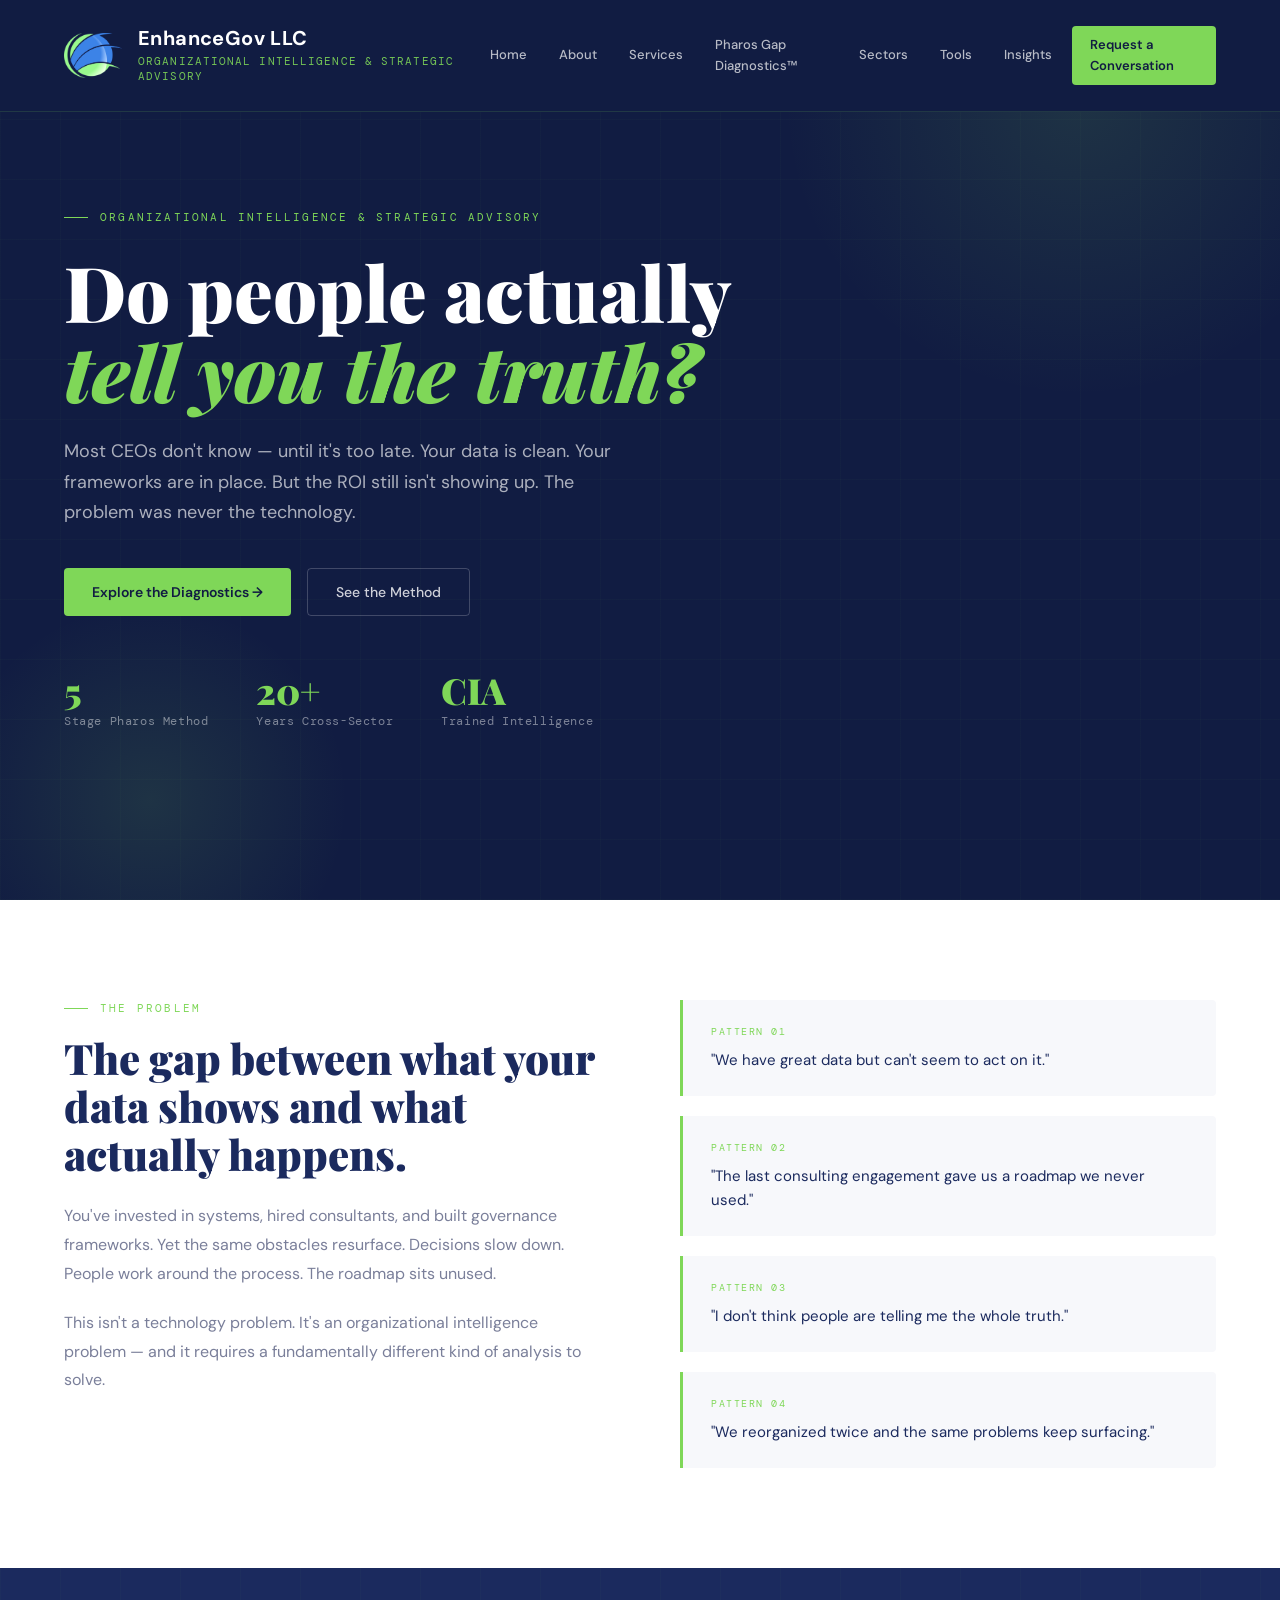
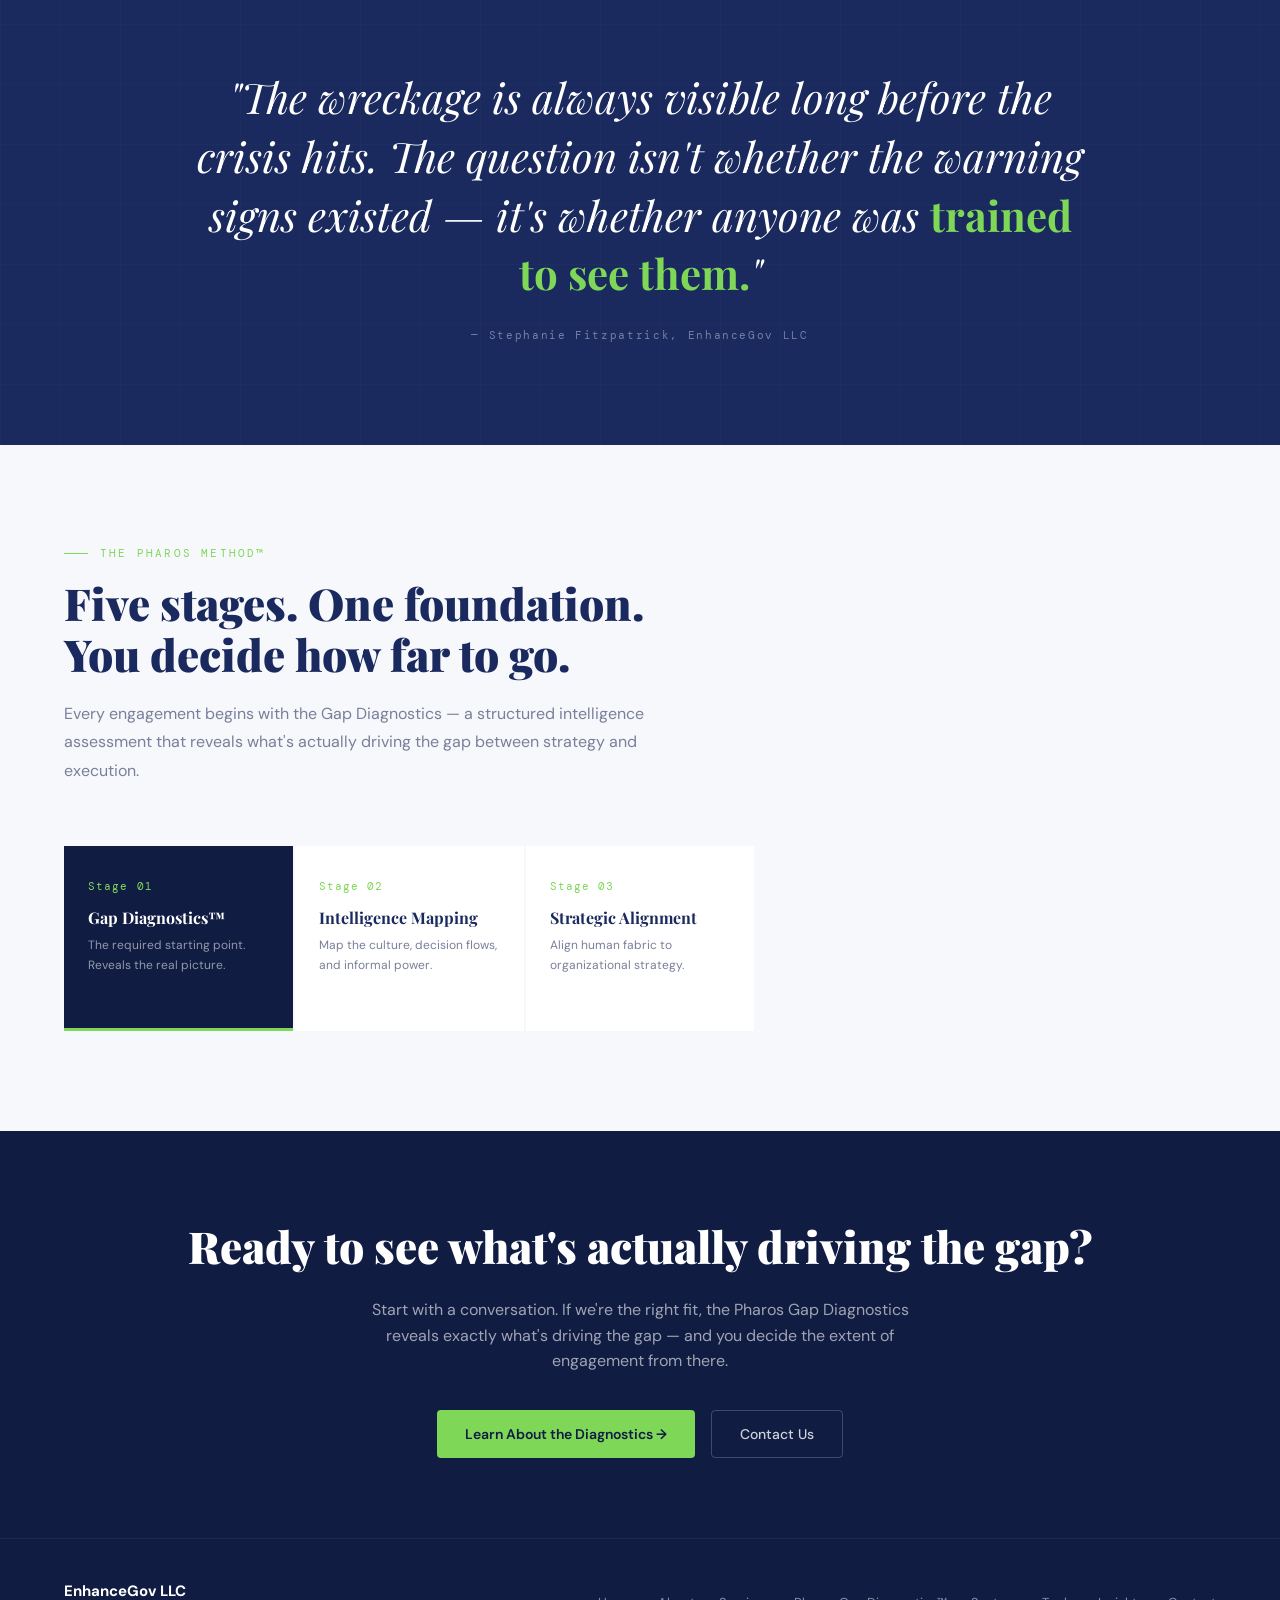
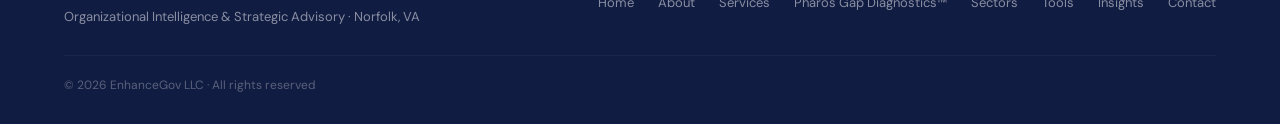
==== index.html @ 071200b4 "Add insights articles section to index.html" ====
<!DOCTYPE html>
<html lang="en">
<head>
<meta charset="UTF-8">
<meta name="viewport" content="width=device-width, initial-scale=1.0">
<title>EnhanceGov LLC — Organizational Intelligence & Strategic Advisory</title>
<link rel="preconnect" href="https://fonts.googleapis.com">
<link href="https://fonts.googleapis.com/css2?family=Playfair+Display:ital,wght@0,400;0,700;0,900;1,400;1,700&family=DM+Sans:wght@300;400;500;600&family=DM+Mono:wght@400;500&display=swap" rel="stylesheet">
<style>
  :root {
    --navy:      #1B2A5E;
    --navy-dark: #111C42;
    --navy-mid:  #243580;
    --green:     #7FD758;
    --green-dim: #5CB83A;
    --green-pale:#EBF8E4;
    --white:     #FFFFFF;
    --off-white: #F7F8FB;
    --gray-100:  #F0F1F5;
    --gray-300:  #C8CADC;
    --gray-500:  #7A7F9A;
    --gray-700:  #3D4166;
    --text-body: #2C3157;
    --font-display: 'Playfair Display', Georgia, serif;
    --font-body:    'DM Sans', sans-serif;
    --font-mono:    'DM Mono', monospace;
    --radius: 4px;
    --transition: 0.3s cubic-bezier(0.4,0,0.2,1);
  }

  *, *::before, *::after { box-sizing: border-box; margin: 0; padding: 0; }
  html { scroll-behavior: smooth; }
  body {
    font-family: var(--font-body);
    color: var(--text-body);
    background: var(--white);
    overflow-x: hidden;
    line-height: 1.6;
  }

  /* ── PAGE SYSTEM ─────────────────────────── */
  .page { display: none; animation: fadeIn 0.4s ease; }
  .page.active { display: block; }
  @keyframes fadeIn { from { opacity:0; transform:translateY(12px); } to { opacity:1; transform:translateY(0); } }

  /* ── NAV ─────────────────────────────────── */
  nav {
    position: fixed; top: 0; left: 0; right: 0; z-index: 100;
    display: flex; align-items: center; justify-content: space-between;
    padding: 0 5%;
    height: 112px;
    background: var(--navy-dark);
    border-bottom: 1px solid rgba(127,215,88,0.15);
    transition: var(--transition);
  }
  nav.scrolled {
    height: 84px;
    background: rgba(17,28,66,0.97);
    backdrop-filter: blur(12px);
    box-shadow: 0 4px 30px rgba(0,0,0,0.3);
  }
  .nav-brand {
    display: flex; align-items: center; gap: 16px;
    cursor: pointer; text-decoration: none;
  }
  .nav-logo-mark {
    width: 38px; height: 38px;
    background: var(--green);
    border-radius: 50%;
    display: flex; align-items: center; justify-content: center;
    font-family: var(--font-display);
    font-weight: 900; font-size: 18px;
    color: var(--navy-dark);
    flex-shrink: 0;
  }
  .nav-brand-text { display: flex; flex-direction: column; gap: 5px; }
  .nav-brand-name { font-weight: 700; font-size: 20px; color: var(--white); line-height: 1.1; letter-spacing: 0.02em; }
  .nav-brand-sub { font-size: 11px; color: var(--green); letter-spacing: 0.1em; font-family: var(--font-mono); text-transform: uppercase; opacity: 0.9; line-height: 1.4; }
  .nav-links { display: flex; align-items: center; gap: 8px; }
  .nav-links a {
    font-size: 13px; font-weight: 500; color: rgba(255,255,255,0.7);
    cursor: pointer; padding: 8px 12px; border-radius: var(--radius);
    transition: var(--transition); text-decoration: none;
  }
  .nav-links a:hover { color: var(--white); background: rgba(255,255,255,0.06); }
  .nav-links a.active { color: var(--green); }
  .nav-cta {
    background: var(--green) !important; color: var(--navy-dark) !important;
    font-weight: 600 !important; padding: 9px 18px !important;
    border-radius: var(--radius) !important;
  }
  .nav-cta:hover { background: var(--green-dim) !important; }

  /* ── SHARED ──────────────────────────────── */
  .hero-grid-overlay {
    position: absolute; inset: 0;
    background: repeating-linear-gradient(90deg, rgba(127,215,88,0.025) 0px, rgba(127,215,88,0.025) 1px, transparent 1px, transparent 60px),
                repeating-linear-gradient(0deg, rgba(127,215,88,0.025) 0px, rgba(127,215,88,0.025) 1px, transparent 1px, transparent 60px);
    pointer-events: none;
  }
  .hero-bg-circle {
    position: absolute; border-radius: 50%;
    background: radial-gradient(circle, rgba(127,215,88,0.12) 0%, transparent 70%);
    pointer-events: none;
  }
  .hero-bg-circle-1 { width: 600px; height: 600px; top: -200px; right: -100px; }
  .hero-bg-circle-2 { width: 400px; height: 400px; bottom: -100px; left: -50px; }
  .hero-eyebrow {
    font-family: var(--font-mono); font-size: 11px;
    letter-spacing: 0.2em; text-transform: uppercase;
    color: var(--green); margin-bottom: 24px;
    display: flex; align-items: center; gap: 12px;
  }
  .hero-eyebrow::before { content: ''; width: 24px; height: 1px; background: var(--green); }
  .btn-primary {
    display: inline-block;
    background: var(--green); color: var(--navy-dark);
    font-family: var(--font-body); font-size: 14px; font-weight: 600;
    padding: 14px 28px; border-radius: var(--radius);
    border: none; cursor: pointer; transition: var(--transition);
    text-decoration: none;
  }
  .btn-primary:hover { background: var(--green-dim); transform: translateY(-1px); }
  .btn-secondary {
    display: inline-block;
    background: transparent; color: rgba(255,255,255,0.8);
    font-family: var(--font-body); font-size: 14px; font-weight: 500;
    padding: 14px 28px; border-radius: var(--radius);
    border: 1px solid rgba(255,255,255,0.2); cursor: pointer;
    transition: var(--transition); text-decoration: none;
  }
  .btn-secondary:hover { border-color: rgba(255,255,255,0.5); color: var(--white); }
  .section-eyebrow {
    font-family: var(--font-mono); font-size: 11px;
    letter-spacing: 0.2em; text-transform: uppercase;
    color: var(--green); margin-bottom: 16px;
    display: flex; align-items: center; gap: 12px;
  }
  .section-eyebrow::before { content: ''; width: 24px; height: 1px; background: var(--green); }
  .section-title {
    font-family: var(--font-display); font-size: clamp(28px, 4vw, 44px);
    font-weight: 900; color: var(--navy); line-height: 1.15; margin-bottom: 20px;
  }
  .cta-section {
    background: var(--navy-dark); padding: 80px 5%; text-align: center;
  }
  .cta-section h2 {
    font-family: var(--font-display); font-size: clamp(28px, 4vw, 44px);
    font-weight: 900; color: var(--white); margin-bottom: 16px;
  }
  .cta-section p { font-size: 16px; color: rgba(255,255,255,0.6); margin-bottom: 36px; max-width: 560px; margin-left: auto; margin-right: auto; }
  .cta-actions { display: flex; gap: 16px; justify-content: center; flex-wrap: wrap; }
  footer {
    background: var(--navy-dark);
    border-top: 1px solid rgba(255,255,255,0.06);
    padding: 40px 5% 28px;
  }
  .footer-inner {
    display: flex; justify-content: space-between; align-items: center;
    flex-wrap: wrap; gap: 20px; margin-bottom: 28px;
  }
  .footer-brand { font-size: 13px; color: rgba(255,255,255,0.5); line-height: 1.6; }
  .footer-brand strong { display: block; color: var(--white); font-size: 15px; margin-bottom: 4px; }
  .footer-links { display: flex; gap: 24px; }
  .footer-links a {
    font-size: 13px; color: rgba(255,255,255,0.5); cursor: pointer;
    transition: var(--transition); text-decoration: none;
  }
  .footer-links a:hover { color: var(--green); }
  .footer-copy { font-size: 12px; color: rgba(255,255,255,0.3); border-top: 1px solid rgba(255,255,255,0.04); padding-top: 20px; }

  /* ── SCROLL REVEAL ───────────────────────── */
  .reveal { opacity: 0; transform: translateY(24px); transition: opacity 0.6s ease, transform 0.6s ease; }
  .reveal.visible { opacity: 1; transform: translateY(0); }

  /* ══════════════════════════════════════════
     HOME
  ═══════════════════════════════════════════ */
  .hero {
    background: var(--navy-dark);
    min-height: 100vh; display: flex; align-items: center;
    padding: 120px 5% 80px; position: relative; overflow: hidden;
  }
  .hero-content { position: relative; z-index: 2; max-width: 700px; }
  .hero h1 {
    font-family: var(--font-display);
    font-size: clamp(44px, 6vw, 78px);
    font-weight: 900; color: var(--white);
    line-height: 1.05; margin-bottom: 24px;
  }
  .hero h1 em { color: var(--green); font-style: italic; }
  .hero-sub { font-size: 18px; color: rgba(255,255,255,0.65); line-height: 1.7; margin-bottom: 40px; max-width: 580px; }
  .hero-actions { display: flex; gap: 16px; flex-wrap: wrap; margin-bottom: 56px; }
  .hero-stat-row { display: flex; gap: 48px; flex-wrap: wrap; }
  .hero-stat { }
  .hero-stat-num { font-family: var(--font-display); font-size: 36px; font-weight: 900; color: var(--green); line-height: 1; }
  .hero-stat-label { font-size: 12px; color: rgba(255,255,255,0.45); letter-spacing: 0.05em; margin-top: 4px; font-family: var(--font-mono); }

  .problem-section { padding: 100px 5%; background: var(--white); }
  .problem-grid { display: grid; grid-template-columns: 1fr 1fr; gap: 80px; align-items: start; }
  .problem-left h2 {
    font-family: var(--font-display); font-size: clamp(28px, 3.5vw, 42px);
    font-weight: 900; color: var(--navy); line-height: 1.15; margin-bottom: 24px;
  }
  .problem-left p { font-size: 16px; color: var(--gray-500); line-height: 1.8; margin-bottom: 20px; }
  .problem-right { display: flex; flex-direction: column; gap: 20px; }
  .problem-card {
    background: var(--off-white); border-left: 3px solid var(--green);
    padding: 24px 28px; border-radius: 0 var(--radius) var(--radius) 0;
  }
  .problem-card-label { font-family: var(--font-mono); font-size: 10px; letter-spacing: 0.15em; text-transform: uppercase; color: var(--green); margin-bottom: 8px; }
  .problem-card p { font-size: 15px; color: var(--navy); line-height: 1.6; }

  .manifesto-section {
    background: var(--navy); padding: 100px 5%; text-align: center;
    position: relative; overflow: hidden;
  }
  .manifesto-quote {
    font-family: var(--font-display);
    font-size: clamp(22px, 3.5vw, 42px);
    font-style: italic; font-weight: 400;
    color: var(--white); line-height: 1.4;
    max-width: 900px; margin: 0 auto 24px;
    position: relative; z-index: 1;
  }
  .manifesto-quote em { color: var(--green); font-style: normal; font-weight: 700; }
  .manifesto-attr { font-family: var(--font-mono); font-size: 11px; letter-spacing: 0.15em; color: rgba(255,255,255,0.4); position: relative; z-index: 1; }

  .method-preview { padding: 100px 5%; background: var(--off-white); }
  .method-preview-header { max-width: 600px; margin-bottom: 60px; }
  .method-preview-header p { font-size: 16px; color: var(--gray-500); line-height: 1.8; }
  .method-steps { display: grid; grid-template-columns: repeat(5, 1fr); gap: 2px; }
  .method-step {
    background: var(--white); padding: 32px 24px;
    border-bottom: 3px solid transparent;
    transition: var(--transition); cursor: pointer;
  }
  .method-step:hover { border-bottom-color: var(--green); transform: translateY(-4px); box-shadow: 0 8px 24px rgba(27,42,94,0.1); }
  .method-step.diag-step { border-bottom-color: var(--green); background: var(--navy-dark); }
  .method-step-num { font-family: var(--font-mono); font-size: 11px; color: var(--green); letter-spacing: 0.1em; margin-bottom: 12px; }
  .method-step-name { font-family: var(--font-display); font-size: 16px; font-weight: 700; color: var(--navy); line-height: 1.3; margin-bottom: 8px; }
  .method-step.diag-step .method-step-name { color: var(--white); }
  .method-step-desc { font-size: 12px; color: var(--gray-500); line-height: 1.6; }
  .method-step.diag-step .method-step-desc { color: rgba(255,255,255,0.55); }

  /* ══════════════════════════════════════════
     ABOUT
  ═══════════════════════════════════════════ */
  .about-hero {
    background: var(--navy-dark); padding: 120px 5% 80px;
    min-height: 60vh; display: flex; align-items: flex-end;
    position: relative; overflow: hidden;
  }
  .about-hero-content { position: relative; z-index: 2; max-width: 700px; }
  .about-hero h1 {
    font-family: var(--font-display);
    font-size: clamp(40px, 5.5vw, 66px);
    font-weight: 900; color: var(--white); line-height: 1.1; margin-bottom: 20px;
  }
  .about-hero h1 em { color: var(--green); font-style: italic; }
  .about-hero p { font-size: 17px; color: rgba(255,255,255,0.6); line-height: 1.7; max-width: 580px; }
  .bio-section { background: var(--white); padding: 100px 5%; }
  .bio-grid { display: grid; grid-template-columns: 1fr 320px; gap: 80px; align-items: start; }
  .bio-body p { font-size: 16px; color: var(--gray-500); line-height: 1.9; margin-bottom: 20px; }
  .bio-body p strong { color: var(--navy); }
  .bio-pull {
    border-left: 3px solid var(--green);
    padding: 24px 28px; margin: 40px 0;
    background: var(--off-white);
  }
  .bio-pull p {
    font-family: var(--font-display); font-size: 20px;
    font-style: italic; color: var(--navy); line-height: 1.5; margin: 0;
  }
  .bio-sidebar { position: sticky; top: 90px; }
  .sidebar-card {
    background: var(--navy-dark); border-radius: 8px;
    padding: 36px; margin-bottom: 24px;
  }
  .sidebar-card-title { font-family: var(--font-mono); font-size: 10px; letter-spacing: 0.2em; text-transform: uppercase; color: var(--green); margin-bottom: 24px; }
  .credential-list { display: flex; flex-direction: column; gap: 16px; }
  .credential-item { display: flex; gap: 12px; align-items: flex-start; }
  .credential-dot { width: 6px; height: 6px; background: var(--green); border-radius: 50%; margin-top: 6px; flex-shrink: 0; }
  .credential-text { font-size: 13px; color: rgba(255,255,255,0.75); line-height: 1.5; }
  .credential-text strong { display: block; color: var(--white); font-size: 14px; margin-bottom: 2px; }
  .values-section { padding: 100px 5%; background: var(--off-white); }
  .values-grid { display: grid; grid-template-columns: repeat(3, 1fr); gap: 24px; margin-top: 48px; }
  .value-card { background: var(--white); padding: 36px 32px; border-radius: 8px; box-shadow: 0 2px 12px rgba(27,42,94,0.06); }
  .value-num { font-family: var(--font-mono); font-size: 28px; font-weight: 500; color: var(--gray-300); margin-bottom: 16px; }
  .value-title { font-family: var(--font-display); font-size: 22px; font-weight: 700; color: var(--navy); margin-bottom: 12px; }
  .value-desc { font-size: 14px; color: var(--gray-500); line-height: 1.8; }

  /* ══════════════════════════════════════════
     SERVICES
  ═══════════════════════════════════════════ */
  .services-hero {
    background: var(--navy-dark); padding: 120px 5% 80px;
    min-height: 60vh; display: flex; align-items: flex-end;
    position: relative; overflow: hidden;
  }
  .services-hero-content { position: relative; z-index: 2; max-width: 700px; }
  .services-hero h1 {
    font-family: var(--font-display);
    font-size: clamp(36px, 5vw, 60px);
    font-weight: 900; color: var(--white); line-height: 1.1; margin-bottom: 20px;
  }
  .services-hero h1 em { color: var(--green); font-style: italic; }
  .services-hero p { font-size: 17px; color: rgba(255,255,255,0.6); line-height: 1.7; }
  .pharos-section { padding: 100px 5%; background: var(--white); }
  .pharos-section-header { max-width: 640px; margin-bottom: 64px; }
  .pharos-section-header p { font-size: 16px; color: var(--gray-500); line-height: 1.8; }
  .pharos-steps { display: flex; flex-direction: column; gap: 2px; }
  .pharos-step {
    display: grid; grid-template-columns: 80px 1fr;
    background: var(--off-white); transition: var(--transition);
  }
  .pharos-step:hover { background: var(--gray-100); }
  .pharos-step.featured { background: var(--navy-dark); }
  .pharos-step-num {
    display: flex; align-items: center; justify-content: center;
    font-family: var(--font-mono); font-size: 13px; font-weight: 500;
    color: var(--green); border-right: 1px solid rgba(127,215,88,0.15);
  }
  .pharos-step-body { padding: 36px 40px; }
  .pharos-step-tag { font-family: var(--font-mono); font-size: 10px; letter-spacing: 0.15em; text-transform: uppercase; color: var(--green); margin-bottom: 12px; }
  .pharos-step-name { font-family: var(--font-display); font-size: 24px; font-weight: 700; color: var(--navy); margin-bottom: 12px; }
  .pharos-step.featured .pharos-step-name { color: var(--white); }
  .pharos-step-desc { font-size: 15px; color: var(--gray-500); line-height: 1.8; max-width: 640px; }
  .pharos-step.featured .pharos-step-desc { color: rgba(255,255,255,0.6); }
  .pharos-note {
    margin-top: 48px; padding: 28px 32px;
    background: var(--off-white); border-left: 3px solid var(--green);
    border-radius: 0 var(--radius) var(--radius) 0;
    font-size: 15px; color: var(--navy); line-height: 1.7;
  }
  .pharos-note strong { color: var(--navy); }
  .engagement-grid {
    display: grid; grid-template-columns: repeat(2, 1fr);
    gap: 24px; margin-bottom: 40px;
  }
  .engagement-card {
    background: var(--off-white); padding: 36px 32px;
    border-radius: 8px; border-top: 3px solid var(--green);
  }
  .engagement-card-num { font-family: var(--font-mono); font-size: 11px; letter-spacing: 0.15em; color: var(--green); margin-bottom: 12px; }
  .engagement-card-title { font-family: var(--font-display); font-size: 20px; font-weight: 700; color: var(--navy); margin-bottom: 12px; }
  .engagement-card-desc { font-size: 14px; color: var(--gray-500); line-height: 1.8; }
  .pricing-cta-note {
    display: flex; align-items: flex-start; gap: 20px;
    background: var(--navy-dark); padding: 32px 36px; border-radius: 8px;
    color: var(--white);
  }
  .pricing-note-icon { font-size: 24px; flex-shrink: 0; margin-top: 2px; }
  .pricing-cta-note strong { display: block; font-size: 16px; color: var(--white); margin-bottom: 8px; }
  .pricing-cta-note p { font-size: 14px; color: rgba(255,255,255,0.65); line-height: 1.7; margin: 0; }

  /* ══════════════════════════════════════════
     PHAROS DIAGNOSTICS LANDING PAGE
  ═══════════════════════════════════════════ */
  .diag-hero {
    background: var(--navy-dark); padding: 120px 5% 80px;
    min-height: 70vh; display: flex; align-items: center;
    position: relative; overflow: hidden;
  }
  .diag-hero-content { position: relative; z-index: 2; max-width: 760px; }
  .diag-hero h1 {
    font-family: var(--font-display);
    font-size: clamp(40px, 5.5vw, 68px);
    font-weight: 900; color: var(--white); line-height: 1.05; margin-bottom: 24px;
  }
  .diag-hero h1 em { color: var(--green); font-style: italic; }
  .diag-hero p { font-size: 18px; color: rgba(255,255,255,0.65); line-height: 1.7; margin-bottom: 36px; max-width: 600px; }
  .diag-coming-soon-badge {
    display: inline-flex; align-items: center; gap: 10px;
    background: rgba(127,215,88,0.12); border: 1px solid rgba(127,215,88,0.35);
    border-radius: 40px; padding: 10px 22px; margin-bottom: 36px;
  }
  .diag-coming-soon-badge .badge-dot {
    width: 8px; height: 8px; background: var(--green);
    border-radius: 50%; animation: pulse 2s infinite;
  }
  @keyframes pulse {
    0%, 100% { opacity: 1; transform: scale(1); }
    50% { opacity: 0.5; transform: scale(0.85); }
  }
  .diag-coming-soon-badge span {
    font-family: var(--font-mono); font-size: 11px;
    letter-spacing: 0.15em; text-transform: uppercase; color: var(--green);
  }
  .diag-what-section { padding: 100px 5%; background: var(--white); }
  .diag-what-grid { display: grid; grid-template-columns: 1fr 1fr; gap: 80px; align-items: start; }
  .diag-what-left h2 {
    font-family: var(--font-display); font-size: clamp(28px, 3.5vw, 42px);
    font-weight: 900; color: var(--navy); line-height: 1.15; margin-bottom: 24px;
  }
  .diag-what-left p { font-size: 16px; color: var(--gray-500); line-height: 1.85; margin-bottom: 20px; }
  .diag-what-right { display: flex; flex-direction: column; gap: 20px; }
  .diag-reveal-card {
    background: var(--off-white); padding: 28px 32px;
    border-radius: 6px;
    border-left: 3px solid var(--green);
  }
  .diag-reveal-card-num { font-family: var(--font-mono); font-size: 10px; letter-spacing: 0.15em; color: var(--green); margin-bottom: 8px; }
  .diag-reveal-card-title { font-family: var(--font-display); font-size: 17px; font-weight: 700; color: var(--navy); margin-bottom: 8px; }
  .diag-reveal-card p { font-size: 14px; color: var(--gray-500); line-height: 1.7; margin: 0; }
  .diag-process-section { padding: 100px 5%; background: var(--off-white); }
  .diag-process-header { max-width: 580px; margin-bottom: 60px; }
  .diag-process-header p { font-size: 16px; color: var(--gray-500); line-height: 1.8; }
  .diag-process-steps { display: grid; grid-template-columns: repeat(3, 1fr); gap: 2px; }
  .diag-process-step { background: var(--white); padding: 40px 32px; position: relative; }
  .diag-process-step-num {
    font-family: var(--font-mono); font-size: 11px;
    letter-spacing: 0.15em; color: var(--green); margin-bottom: 20px;
  }
  .diag-process-step-name {
    font-family: var(--font-display); font-size: 20px;
    font-weight: 700; color: var(--navy); margin-bottom: 12px;
  }
  .diag-process-step p { font-size: 14px; color: var(--gray-500); line-height: 1.7; }
  .diag-cta-section {
    background: var(--navy); padding: 100px 5%;
    display: grid; grid-template-columns: 1fr 1.1fr;
    gap: 80px; align-items: center;
    position: relative; overflow: hidden;
  }
  .diag-cta-left h2 {
    font-family: var(--font-display); font-size: clamp(28px, 3.5vw, 42px);
    font-weight: 900; color: var(--white); line-height: 1.2; margin-bottom: 20px;
  }
  .diag-cta-left h2 em { color: var(--green); font-style: italic; }
  .diag-cta-left p { font-size: 16px; color: rgba(255,255,255,0.6); line-height: 1.8; margin-bottom: 32px; }
  .diag-online-note {
    display: inline-flex; align-items: center; gap: 10px;
    background: rgba(127,215,88,0.1); border: 1px solid rgba(127,215,88,0.25);
    border-radius: 4px; padding: 14px 20px; margin-bottom: 32px;
  }
  .diag-online-note-icon { font-size: 18px; }
  .diag-online-note-text { font-size: 13px; color: rgba(255,255,255,0.8); line-height: 1.5; }
  .diag-online-note-text strong { display: block; color: var(--green); font-size: 12px; font-family: var(--font-mono); letter-spacing: 0.1em; text-transform: uppercase; margin-bottom: 2px; }
  .diag-contact-form {
    background: var(--white); padding: 48px;
    border-radius: 8px;
    box-shadow: 0 8px 40px rgba(0,0,0,0.25);
  }
  .diag-contact-form h3 {
    font-family: var(--font-display); font-size: 24px;
    font-weight: 700; color: var(--navy); margin-bottom: 8px;
  }
  .diag-contact-form-sub { font-size: 14px; color: var(--gray-500); margin-bottom: 32px; line-height: 1.6; }
  .form-group { margin-bottom: 22px; }
  .form-group label {
    display: block; font-size: 11px; font-weight: 600;
    letter-spacing: 0.1em; text-transform: uppercase;
    color: var(--navy); margin-bottom: 8px;
  }
  .form-group input, .form-group textarea, .form-group select {
    width: 100%; padding: 13px 16px;
    background: var(--off-white); border: 1px solid var(--gray-300);
    border-radius: var(--radius); font-family: var(--font-body);
    font-size: 14px; color: var(--navy);
    transition: var(--transition); outline: none;
  }
  .form-group input:focus, .form-group textarea:focus, .form-group select:focus {
    border-color: var(--navy); background: var(--white);
    box-shadow: 0 0 0 3px rgba(27,42,94,0.08);
  }
  .form-group textarea { resize: vertical; min-height: 100px; }
  .form-row { display: grid; grid-template-columns: 1fr 1fr; gap: 16px; }
  .form-submit {
    width: 100%; padding: 16px;
    background: var(--navy-dark); color: var(--white);
    font-family: var(--font-body); font-size: 15px; font-weight: 600;
    border: none; border-radius: var(--radius); cursor: pointer;
    transition: var(--transition); margin-top: 8px;
  }
  .form-submit:hover { background: var(--navy-mid); transform: translateY(-1px); }
  .form-note { font-size: 12px; color: var(--gray-500); margin-top: 16px; text-align: center; line-height: 1.6; }

  /* ══════════════════════════════════════════
     INSIGHTS
  ═══════════════════════════════════════════ */
  .insights-hero {
    background: var(--navy-dark); padding: 120px 5% 80px;
    min-height: 50vh; display: flex; align-items: flex-end;
    position: relative; overflow: hidden;
  }
  .insights-hero-content { position: relative; z-index: 2; max-width: 640px; }
  .insights-hero h1 {
    font-family: var(--font-display);
    font-size: clamp(36px, 5vw, 58px);
    font-weight: 900; color: var(--white); line-height: 1.1; margin-bottom: 20px;
  }
  .insights-hero h1 em { color: var(--green); font-style: italic; }
  .insights-hero p { font-size: 16px; color: rgba(255,255,255,0.6); line-height: 1.7; }
  .insights-grid { padding: 80px 5%; background: var(--off-white); }
  .featured-article {
    display: grid; grid-template-columns: 1fr 1fr; gap: 0;
    background: var(--white); border-radius: 8px;
    overflow: hidden; box-shadow: 0 4px 24px rgba(27,42,94,0.1);
    margin-bottom: 48px;
  }
  .featured-article-visual {
    background: var(--navy-dark); padding: 64px 48px;
    display: flex; align-items: center; justify-content: center;
    min-height: 360px; position: relative; overflow: hidden;
  }
  .featured-article-visual::before {
    content: '';
    position: absolute; inset: 0;
    background: repeating-linear-gradient(45deg, rgba(127,215,88,0.03) 0px, rgba(127,215,88,0.03) 1px, transparent 1px, transparent 12px);
  }
  .featured-quote-visual {
    font-family: var(--font-display);
    font-size: clamp(16px, 2vw, 22px);
    color: var(--white); font-style: italic; line-height: 1.5;
    text-align: center; position: relative; z-index: 1;
  }
  .featured-quote-visual em { color: var(--green); font-style: normal; font-weight: 700; }
  .featured-article-body { padding: 56px 48px; display: flex; flex-direction: column; justify-content: center; }
  .article-label { font-family: var(--font-mono); font-size: 10px; letter-spacing: 0.18em; text-transform: uppercase; color: var(--green); margin-bottom: 16px; }
  .featured-article-body h2 {
    font-family: var(--font-display); font-size: clamp(22px, 2.5vw, 30px);
    font-weight: 900; color: var(--navy); line-height: 1.25; margin-bottom: 16px;
  }
  .article-meta { font-size: 12px; color: var(--gray-500); font-family: var(--font-mono); margin-bottom: 20px; }
  .featured-article-body p { font-size: 15px; color: var(--gray-500); line-height: 1.8; margin-bottom: 32px; }
  .article-cards { display: grid; grid-template-columns: repeat(3, 1fr); gap: 24px; }
  .article-card {
    background: var(--white); border-radius: 6px;
    overflow: hidden; box-shadow: 0 2px 12px rgba(27,42,94,0.06);
    transition: var(--transition);
  }
  .article-card:hover { transform: translateY(-4px); box-shadow: 0 8px 28px rgba(27,42,94,0.12); }
  .article-card-header { background: var(--navy); padding: 40px 28px; min-height: 160px; display: flex; align-items: flex-end; }
  .article-card-tag { font-family: var(--font-mono); font-size: 10px; letter-spacing: 0.15em; text-transform: uppercase; color: rgba(127,215,88,0.7); }
  .article-card-body { padding: 28px; }
  .article-card-title { font-family: var(--font-display); font-size: 18px; font-weight: 700; color: var(--navy); line-height: 1.35; margin-bottom: 10px; }
  .article-card-excerpt { font-size: 13px; color: var(--gray-500); line-height: 1.6; }
  .article-card-footer { padding: 0 28px 28px; }
  .btn-article {
    font-size: 12px; font-weight: 600; font-family: var(--font-mono);
    letter-spacing: 0.1em; text-transform: uppercase;
    color: var(--navy); cursor: pointer; border: none;
    background: none; padding: 0; transition: var(--transition);
    text-decoration: none; display: inline-block;
  }
  .btn-article:hover { color: var(--green); }
  .btn-article-featured {
    display: inline-flex; align-items: center; gap: 8px;
    font-size: 12px; font-weight: 600; font-family: var(--font-mono);
    letter-spacing: 0.1em; text-transform: uppercase;
    color: var(--navy); cursor: pointer; border: 1px solid var(--gray-300);
    background: none; padding: 12px 20px; border-radius: var(--radius);
    transition: var(--transition); text-decoration: none;
  }
  .btn-article-featured:hover { background: var(--navy); color: var(--white); border-color: var(--navy); }
  .mailing-list-section { padding: 0 0 80px; }
  .mailing-list-inner {
    display: grid; grid-template-columns: 1fr 1fr; gap: 0;
    background: var(--navy-dark); border-radius: 8px; overflow: hidden;
    margin: 0 5%;
  }
  .mailing-list-left { padding: 64px 56px; }
  .mailing-list-left h2 {
    font-family: var(--font-display); font-size: clamp(24px, 3vw, 36px);
    font-weight: 900; color: var(--white); line-height: 1.2; margin-bottom: 16px;
  }
  .mailing-list-left p { font-size: 15px; color: rgba(255,255,255,0.6); line-height: 1.8; margin-bottom: 28px; }
  .mailing-list-topics { list-style: none; display: flex; flex-direction: column; gap: 12px; }
  .mailing-list-topics li {
    font-size: 13px; color: rgba(255,255,255,0.5); font-style: italic;
    font-family: var(--font-display); padding-left: 20px; position: relative;
    line-height: 1.5;
  }
  .mailing-list-topics li::before { content: '—'; position: absolute; left: 0; color: var(--green); font-style: normal; }
  .mailing-list-form {
    background: var(--white); padding: 64px 56px;
  }
  .mailing-list-form h3 {
    font-family: var(--font-display); font-size: 26px;
    font-weight: 700; color: var(--navy); margin-bottom: 8px;
  }
  .mailing-form-sub { font-size: 14px; color: var(--gray-500); margin-bottom: 32px; line-height: 1.6; }

  /* ══════════════════════════════════════════
     CONTACT
  ═══════════════════════════════════════════ */
  .contact-hero {
    background: var(--navy-dark); padding: 120px 5% 80px;
    min-height: 50vh; display: flex; align-items: flex-end;
    position: relative; overflow: hidden;
  }
  .contact-hero-content { position: relative; z-index: 2; max-width: 640px; }
  .contact-hero h1 {
    font-family: var(--font-display);
    font-size: clamp(36px, 5vw, 54px);
    font-weight: 900; color: var(--white); line-height: 1.1; margin-bottom: 20px;
  }
  .contact-hero h1 em { color: var(--green); font-style: italic; }
  .contact-hero p { font-size: 16px; color: rgba(255,255,255,0.6); line-height: 1.7; }
  .contact-section { background: var(--off-white); padding: 100px 5%; }
  .contact-grid { display: grid; grid-template-columns: 1fr 1.2fr; gap: 80px; align-items: start; }
  .contact-info h3 { font-family: var(--font-display); font-size: 28px; font-weight: 700; color: var(--navy); margin-bottom: 20px; }
  .contact-info p { font-size: 16px; line-height: 1.8; color: var(--gray-500); margin-bottom: 32px; }
  .contact-signs { display: flex; flex-direction: column; gap: 14px; margin-bottom: 40px; }
  .contact-sign {
    background: var(--white); padding: 18px 20px;
    border-radius: 6px; border-left: 2px solid var(--navy);
    box-shadow: 0 2px 8px rgba(27,42,94,0.05);
  }
  .contact-sign-text { font-family: var(--font-display); font-size: 14px; font-style: italic; color: var(--navy); line-height: 1.5; }
  .contact-form {
    background: var(--white); padding: 48px;
    border-radius: 8px; box-shadow: 0 4px 24px rgba(27,42,94,0.08);
  }
  .contact-form h3 { font-family: var(--font-display); font-size: 24px; font-weight: 700; color: var(--navy); margin-bottom: 8px; }
  .contact-form-sub { font-size: 14px; color: var(--gray-500); margin-bottom: 36px; line-height: 1.6; }

  /* ── RESPONSIVE ──────────────────────────── */
  @media (max-width: 960px) {
    .problem-grid, .bio-grid, .contact-grid, .diag-what-grid, .diag-cta-section { grid-template-columns: 1fr; gap: 48px; }
    .bio-sidebar { position: static; }
    .values-grid { grid-template-columns: 1fr 1fr; }
    .method-steps { grid-template-columns: 1fr 1fr; }
    .featured-article { grid-template-columns: 1fr; }
    .featured-article-visual { min-height: 220px; }
    .engagement-grid { grid-template-columns: 1fr; }
    .mailing-list-inner { grid-template-columns: 1fr; }
    .mailing-list-left, .mailing-list-form { padding: 48px 40px; }
    .diag-process-steps { grid-template-columns: 1fr; }
  }
  @media (max-width: 640px) {
    .values-grid { grid-template-columns: 1fr; }
    .nav-links a:not(.nav-cta) { display: none; }
    .hero-stat-row { gap: 28px; }
    .form-row { grid-template-columns: 1fr; }
    .method-steps { grid-template-columns: 1fr; }
    .diag-contact-form { padding: 32px 24px; }
    .contact-form { padding: 32px 24px; }
  }
  /* ══════════════════════════════════════════
     PLATFORM
  ═══════════════════════════════════════════ */
  .platform-hero {
    background: var(--navy-dark); padding: 120px 5% 80px;
    min-height: 70vh; display: flex; align-items: center;
    position: relative; overflow: hidden;
  }
  .platform-hero-content { position: relative; z-index: 2; max-width: 760px; }
  .platform-hero h1 {
    font-family: var(--font-display);
    font-size: clamp(42px, 5.5vw, 70px);
    font-weight: 900; color: var(--white); line-height: 1.05; margin-bottom: 24px;
  }
  .platform-hero h1 em { color: var(--green); font-style: italic; }
  .platform-hero p { font-size: 18px; color: rgba(255,255,255,0.65); line-height: 1.75; margin-bottom: 40px; max-width: 620px; }
  .platform-hero-stats {
    display: flex; gap: 48px; flex-wrap: wrap;
    padding-top: 40px; border-top: 1px solid rgba(127,215,88,0.2);
  }
  .platform-hero-stat-num { font-family: var(--font-display); font-size: 38px; font-weight: 900; color: var(--green); line-height: 1; }
  .platform-hero-stat-label { font-size: 12px; color: rgba(255,255,255,0.45); letter-spacing: 0.06em; margin-top: 6px; font-family: var(--font-mono); }

  .platform-why { padding: 100px 5%; background: var(--white); }
  .platform-why-grid { display: grid; grid-template-columns: 1fr 1fr; gap: 80px; align-items: start; }
  .platform-why-left h2 {
    font-family: var(--font-display); font-size: clamp(28px, 3.5vw, 44px);
    font-weight: 900; color: var(--navy); line-height: 1.15; margin-bottom: 24px;
  }
  .platform-why-left h2 em { color: var(--green); font-style: italic; }
  .platform-why-left p { font-size: 16px; color: var(--gray-500); line-height: 1.85; margin-bottom: 20px; }
  .platform-why-pull {
    border-left: 3px solid var(--green); padding: 24px 28px;
    background: var(--off-white); margin: 36px 0;
  }
  .platform-why-pull p { font-family: var(--font-display); font-size: 20px; font-style: italic; color: var(--navy); line-height: 1.5; margin: 0; }
  .platform-why-right { display: flex; flex-direction: column; gap: 20px; }
  .platform-diff-card {
    background: var(--off-white); padding: 28px 32px;
    border-radius: 6px; border-left: 3px solid var(--green);
  }
  .platform-diff-label { font-family: var(--font-mono); font-size: 10px; letter-spacing: 0.15em; text-transform: uppercase; color: var(--green); margin-bottom: 8px; }
  .platform-diff-title { font-family: var(--font-display); font-size: 18px; font-weight: 700; color: var(--navy); margin-bottom: 8px; }
  .platform-diff-card p { font-size: 14px; color: var(--gray-500); line-height: 1.7; margin: 0; }

  .platform-tiers { padding: 100px 5%; background: var(--navy-dark); position: relative; overflow: hidden; }
  .platform-tiers-header { max-width: 640px; margin-bottom: 64px; position: relative; z-index: 1; }
  .platform-tiers-header h2 {
    font-family: var(--font-display); font-size: clamp(28px, 4vw, 46px);
    font-weight: 900; color: var(--white); line-height: 1.15; margin-bottom: 20px;
  }
  .platform-tiers-header h2 em { color: var(--green); font-style: italic; }
  .platform-tiers-header p { font-size: 16px; color: rgba(255,255,255,0.55); line-height: 1.8; }
  .tier-cards { display: grid; grid-template-columns: repeat(3, 1fr); gap: 2px; position: relative; z-index: 1; }
  .tier-card {
    background: rgba(255,255,255,0.04); padding: 48px 36px;
    border-top: 3px solid transparent; transition: var(--transition);
    display: flex; flex-direction: column;
  }
  .tier-card:hover { background: rgba(255,255,255,0.07); }
  .tier-card.featured { background: rgba(127,215,88,0.08); border-top-color: var(--green); }
  .tier-badge {
    display: inline-block; font-family: var(--font-mono); font-size: 10px;
    letter-spacing: 0.15em; text-transform: uppercase;
    background: var(--green); color: var(--navy-dark);
    padding: 4px 10px; border-radius: 2px; margin-bottom: 20px;
    font-weight: 600; align-self: flex-start;
  }
  .tier-name { font-family: var(--font-display); font-size: 26px; font-weight: 900; color: var(--white); margin-bottom: 8px; }
  .tier-size { font-family: var(--font-mono); font-size: 11px; letter-spacing: 0.1em; color: rgba(255,255,255,0.4); text-transform: uppercase; margin-bottom: 28px; }
  .tier-price { margin-bottom: 32px; }
  .tier-price-amount { font-family: var(--font-display); font-size: 42px; font-weight: 900; color: var(--green); line-height: 1; }
  .tier-price-unit { font-size: 13px; color: rgba(255,255,255,0.45); font-family: var(--font-mono); margin-top: 4px; }
  .tier-divider { height: 1px; background: rgba(255,255,255,0.08); margin-bottom: 32px; }
  .tier-includes { font-family: var(--font-mono); font-size: 10px; letter-spacing: 0.15em; text-transform: uppercase; color: rgba(255,255,255,0.4); margin-bottom: 20px; }
  .tier-features { display: flex; flex-direction: column; gap: 12px; flex: 1; }
  .tier-feature { display: flex; align-items: flex-start; gap: 12px; font-size: 14px; color: rgba(255,255,255,0.7); line-height: 1.5; }
  .tier-feature-dot { width: 6px; height: 6px; background: var(--green); border-radius: 50%; margin-top: 6px; flex-shrink: 0; }
  .tier-cta { margin-top: 36px; }
  .tier-cta button {
    width: 100%; padding: 14px;
    background: transparent; color: var(--white);
    font-family: var(--font-body); font-size: 14px; font-weight: 600;
    border: 1px solid rgba(255,255,255,0.2); border-radius: var(--radius);
    cursor: pointer; transition: var(--transition);
  }
  .tier-cta button:hover { background: rgba(255,255,255,0.08); border-color: rgba(255,255,255,0.4); }
  .tier-card.featured .tier-cta button {
    background: var(--green); color: var(--navy-dark);
    border-color: var(--green); font-weight: 700;
  }
  .tier-card.featured .tier-cta button:hover { background: var(--green-dim); }
  .tier-footnote {
    font-size: 13px; color: rgba(255,255,255,0.35); margin-top: 32px;
    font-style: italic; position: relative; z-index: 1;
    text-align: center; max-width: 640px; margin-left: auto; margin-right: auto;
  }

  .platform-roi { padding: 100px 5%; background: var(--off-white); }
  .platform-roi-header { max-width: 600px; margin-bottom: 64px; }
  .platform-roi-header p { font-size: 16px; color: var(--gray-500); line-height: 1.8; }
  .roi-steps { display: grid; grid-template-columns: repeat(4, 1fr); gap: 2px; }
  .roi-step { background: var(--white); padding: 36px 28px; position: relative; }
  .roi-step-arrow {
    position: absolute; right: -12px; top: 50%; transform: translateY(-50%);
    width: 24px; height: 24px; background: var(--green); border-radius: 50%;
    display: flex; align-items: center; justify-content: center;
    font-size: 11px; color: var(--navy-dark); font-weight: 900; z-index: 2;
  }
  .roi-step:last-child .roi-step-arrow { display: none; }
  .roi-step-num { font-family: var(--font-mono); font-size: 10px; letter-spacing: 0.15em; color: var(--green); margin-bottom: 16px; }
  .roi-step-name { font-family: var(--font-display); font-size: 18px; font-weight: 700; color: var(--navy); margin-bottom: 10px; }
  .roi-step p { font-size: 13px; color: var(--gray-500); line-height: 1.7; }

  .platform-bundle {
    padding: 80px 5%; background: var(--white);
    border-top: 1px solid var(--gray-100);
  }
  .platform-bundle-inner {
    background: var(--navy-dark); border-radius: 8px;
    padding: 56px 64px; display: grid;
    grid-template-columns: 1fr 1fr; gap: 80px; align-items: center;
    position: relative; overflow: hidden;
  }
  .platform-bundle-inner::before {
    content: '';
    position: absolute; inset: 0;
    background: repeating-linear-gradient(45deg, rgba(127,215,88,0.02) 0px, rgba(127,215,88,0.02) 1px, transparent 1px, transparent 16px);
  }
  .platform-bundle-left { position: relative; z-index: 1; }
  .platform-bundle-left h2 {
    font-family: var(--font-display); font-size: clamp(24px, 3vw, 38px);
    font-weight: 900; color: var(--white); line-height: 1.2; margin-bottom: 16px;
  }
  .platform-bundle-left h2 em { color: var(--green); font-style: italic; }
  .platform-bundle-left p { font-size: 15px; color: rgba(255,255,255,0.6); line-height: 1.8; margin-bottom: 8px; }
  .platform-bundle-right { position: relative; z-index: 1; display: flex; flex-direction: column; gap: 16px; }
  .bundle-item {
    display: flex; gap: 16px; align-items: flex-start;
    background: rgba(255,255,255,0.05); padding: 20px 24px; border-radius: 6px;
  }
  .bundle-item-icon { font-size: 20px; flex-shrink: 0; }
  .bundle-item-text strong { display: block; color: var(--white); font-size: 14px; margin-bottom: 4px; }
  .bundle-item-text p { font-size: 13px; color: rgba(255,255,255,0.55); line-height: 1.6; margin: 0; }

  @media (max-width: 960px) {
    .platform-why-grid, .platform-bundle-inner { grid-template-columns: 1fr; gap: 48px; }
    .tier-cards { grid-template-columns: 1fr; }
    .roi-steps { grid-template-columns: 1fr 1fr; }
    .platform-bundle-inner { padding: 48px 32px; }
  }
  @media (max-width: 640px) {
    .roi-steps { grid-template-columns: 1fr; }
    .platform-hero-stats { gap: 32px; }
  }


  /* ══════════════════════════════════════════
     SECTORS
  ═══════════════════════════════════════════ */
  .sectors-hero {
    background: var(--navy-dark); padding: 120px 5% 80px;
    min-height: 55vh; display: flex; align-items: center;
    position: relative; overflow: hidden;
  }
  .sectors-hero-content { position: relative; z-index: 2; max-width: 700px; }
  .sectors-hero h1 {
    font-family: var(--font-display);
    font-size: clamp(40px, 5vw, 62px);
    font-weight: 900; color: var(--white); line-height: 1.1; margin-bottom: 20px;
  }
  .sectors-hero h1 em { color: var(--green); font-style: italic; }
  .sectors-hero p { font-size: 17px; color: rgba(255,255,255,0.6); line-height: 1.75; max-width: 580px; }

  /* Sector tab bar */
  .sector-nav-bar {
    background: var(--navy);
    padding: 0 5%;
    display: flex;
    gap: 0;
    border-bottom: 1px solid rgba(127,215,88,0.15);
    overflow-x: auto;
    scrollbar-width: none;
    position: sticky; top: 112px; z-index: 90;
  }
  .sector-nav-bar::-webkit-scrollbar { display: none; }
  .sector-tab {
    font-family: var(--font-body); font-size: 13px; font-weight: 500;
    letter-spacing: 0.05em; text-transform: uppercase;
    color: rgba(255,255,255,0.5);
    background: transparent; border: none;
    padding: 18px 24px;
    cursor: pointer; transition: var(--transition);
    border-bottom: 3px solid transparent;
    white-space: nowrap; flex-shrink: 0;
  }
  .sector-tab:hover { color: rgba(255,255,255,0.85); }
  .sector-tab.active {
    color: var(--green);
    border-bottom-color: var(--green);
  }

  /* Sector article panels */
  .sector-article { display: none; }
  .sector-article.active { display: block; }

  /* Article hero inside sector */
  .sector-article-hero {
    background: var(--navy);
    padding: 80px 5% 64px;
    position: relative; overflow: hidden;
  }
  .sector-article-hero::after {
    content: ''; position: absolute; bottom: 0; left: 0; right: 0;
    height: 3px; background: var(--green);
  }
  .sector-article-hero-inner { max-width: 760px; }
  .sector-article-eyebrow {
    font-family: var(--font-mono); font-size: 11px;
    letter-spacing: 0.2em; text-transform: uppercase;
    color: var(--green); margin-bottom: 20px;
    display: flex; align-items: center; gap: 12px;
  }
  .sector-article-eyebrow::before { content:''; width:24px; height:1px; background:var(--green); }
  .sector-article-hero h1 {
    font-family: var(--font-display);
    font-size: clamp(28px, 4vw, 48px);
    font-weight: 900; color: var(--white); line-height: 1.12; margin-bottom: 20px;
  }
  .sector-article-hero h1 em { color: var(--green); font-style: italic; }
  .sector-article-deck {
    font-size: 17px; color: rgba(255,255,255,0.6);
    line-height: 1.7; max-width: 600px; margin-bottom: 28px;
  }
  .sector-article-byline {
    font-family: var(--font-mono); font-size: 11px;
    letter-spacing: 0.08em; color: rgba(255,255,255,0.35);
    display: flex; align-items: center; gap: 12px; flex-wrap: wrap;
  }
  .sector-article-byline strong { color: rgba(255,255,255,0.7); }

  /* Article body */
  .sector-article-body {
    max-width: 740px; margin: 0 auto;
    padding: 56px 5% 48px;
  }
  .sector-article-body p {
    font-family: Georgia, var(--font-display), serif;
    font-size: 1.05rem; line-height: 1.85;
    color: #2C3157; margin-bottom: 1.5rem;
  }
  .sector-article-body h2 {
    font-family: var(--font-display);
    font-size: clamp(20px, 2.5vw, 26px);
    font-weight: 700; color: var(--navy);
    margin: 3rem 0 1.25rem; line-height: 1.3;
  }
  .sector-article-body h2::before {
    content: ''; display: block; width: 36px; height: 3px;
    background: var(--green); margin-bottom: 12px; border-radius: 2px;
  }
  .sector-ornament {
    text-align: center; color: var(--green);
    font-size: 1rem; letter-spacing: 0.6em;
    margin: 2.5rem 0; opacity: 0.5;
  }
  .sector-pull-quote {
    margin: 2.5rem 0;
    padding: 1.5rem 2rem;
    border-left: 4px solid var(--green);
    background: rgba(27,42,94,0.04);
    border-radius: 0 6px 6px 0;
  }
  .sector-pull-quote p {
    font-family: var(--font-display) !important;
    font-size: 1.15rem !important; font-style: italic;
    color: var(--navy) !important;
    margin-bottom: 0 !important; line-height: 1.55;
  }
  .sector-illustration {
    margin: 2.5rem 0;
    background: var(--off-white);
    border-radius: 8px; overflow: hidden;
    border: 1px solid rgba(27,42,94,0.08);
  }
  .sector-illustration svg { display: block; width: 100%; }
  .sector-illustration figcaption {
    font-family: var(--font-mono); font-size: 11px;
    color: var(--gray-500); text-align: center;
    padding: 10px 24px 14px;
    border-top: 1px solid rgba(27,42,94,0.08);
    letter-spacing: 0.03em;
  }

  /* FAQ inside sectors */
  .sector-faq {
    background: var(--off-white);
    padding: 64px 5%;
    border-top: 1px solid rgba(27,42,94,0.06);
  }
  .sector-faq-inner { max-width: 740px; margin: 0 auto; }
  .sector-faq h2 {
    font-family: var(--font-display); font-size: 26px;
    font-weight: 700; color: var(--navy); margin-bottom: 6px;
  }
  .sector-faq-intro {
    font-family: var(--font-mono); font-size: 11px;
    letter-spacing: 0.1em; color: var(--gray-500); margin-bottom: 32px;
  }
  .sector-faq-item {
    border-bottom: 1px solid rgba(27,42,94,0.08);
    padding: 22px 0;
  }
  .sector-faq-item:last-child { border-bottom: none; }
  .sector-faq-q {
    font-family: var(--font-body); font-size: 15px;
    font-weight: 600; color: var(--navy); margin-bottom: 10px; line-height: 1.4;
  }
  .sector-faq-a {
    font-family: var(--font-body); font-size: 14px;
    color: var(--gray-500); line-height: 1.75;
  }

  /* Sector CTA */
  .sector-cta {
    background: var(--navy-dark); padding: 80px 5%;
    text-align: center; position: relative; overflow: hidden;
  }
  .sector-cta::before {
    content: ''; position: absolute; inset: 0;
    background: radial-gradient(ellipse at center, rgba(127,215,88,0.05) 0%, transparent 65%);
  }
  .sector-cta h2 {
    font-family: var(--font-display);
    font-size: clamp(24px, 3.5vw, 38px);
    font-weight: 900; color: var(--white);
    margin-bottom: 14px; max-width: 560px; margin-left:auto; margin-right:auto;
    line-height: 1.25; position: relative; z-index: 1;
  }
  .sector-cta p {
    font-size: 16px; color: rgba(255,255,255,0.55);
    max-width: 460px; margin: 0 auto 36px; line-height: 1.7;
    position: relative; z-index: 1;
  }
  .sector-cta-actions { position: relative; z-index: 1; display: flex; justify-content:center; gap:16px; flex-wrap:wrap; }

  @media (max-width: 960px) {
    .sector-article-body { padding: 48px 5% 40px; }
  }
  @media (max-width: 640px) {
    .sector-tab { padding: 16px 18px; font-size: 12px; }
    .sector-article-hero { padding: 60px 5% 48px; }
    .sector-pull-quote { margin: 2rem 0; }
  }


  /* ══════════════════════════════════════════
     TOOLS
  ═══════════════════════════════════════════ */
  .tools-hero {
    background: var(--navy-dark); padding: 120px 5% 80px;
    min-height: 50vh; display: flex; align-items: center;
    position: relative; overflow: hidden;
  }
  .tools-hero-content { position: relative; z-index: 2; max-width: 680px; }
  .tools-hero h1 {
    font-family: var(--font-display);
    font-size: clamp(38px, 5vw, 58px);
    font-weight: 900; color: var(--white); line-height: 1.1; margin-bottom: 20px;
  }
  .tools-hero h1 em { color: var(--green); font-style: italic; }
  .tools-hero p { font-size: 17px; color: rgba(255,255,255,0.6); line-height: 1.75; max-width: 560px; }

  .tools-grid-section { padding: 80px 5%; background: var(--off-white); }
  .tools-grid-header { max-width: 600px; margin-bottom: 56px; }
  .tools-grid-header h2 {
    font-family: var(--font-display); font-size: clamp(26px, 3vw, 36px);
    font-weight: 700; color: var(--navy); margin-bottom: 12px;
  }
  .tools-grid-header p { font-size: 16px; color: var(--gray-500); line-height: 1.75; }

  .tools-grid {
    display: grid; grid-template-columns: repeat(2, 1fr);
    gap: 32px;
  }
  .tool-card {
    background: var(--white); border-radius: 10px;
    overflow: hidden;
    box-shadow: 0 4px 24px rgba(27,42,94,0.08);
    transition: var(--transition);
    display: flex; flex-direction: column;
  }
  .tool-card:hover { transform: translateY(-4px); box-shadow: 0 12px 40px rgba(27,42,94,0.14); }

  .tool-card-visual {
    background: var(--navy); padding: 48px 40px;
    display: flex; align-items: center; justify-content: center;
    min-height: 200px; position: relative; overflow: hidden;
  }
  .tool-card-visual::before {
    content: ''; position: absolute; inset: 0;
    background: radial-gradient(ellipse at 30% 50%, rgba(127,215,88,0.1) 0%, transparent 65%);
  }
  .tool-card-visual-icon {
    font-size: 56px; position: relative; z-index: 1;
    filter: drop-shadow(0 4px 12px rgba(0,0,0,0.3));
  }
  .tool-card-visual-label {
    position: absolute; bottom: 16px; right: 20px; z-index: 1;
    font-family: var(--font-mono); font-size: 10px;
    letter-spacing: 0.15em; text-transform: uppercase;
    color: rgba(127,215,88,0.5);
  }
  .tool-card-body { padding: 36px 36px 32px; flex: 1; display: flex; flex-direction: column; }

  .tool-card-status {
    display: inline-flex; align-items: center; gap: 8px;
    background: rgba(127,215,88,0.1); border: 1px solid rgba(127,215,88,0.3);
    border-radius: 40px; padding: 6px 14px; margin-bottom: 20px;
    align-self: flex-start;
  }
  .tool-card-status-dot {
    width: 7px; height: 7px; border-radius: 50%;
    background: var(--green); animation: pulse 2s infinite;
  }
  .tool-card-status span {
    font-family: var(--font-mono); font-size: 10px;
    letter-spacing: 0.15em; text-transform: uppercase; color: var(--green);
  }

  .tool-card-title {
    font-family: var(--font-display); font-size: 24px;
    font-weight: 700; color: var(--navy); margin-bottom: 12px; line-height: 1.2;
  }
  .tool-card-desc {
    font-size: 15px; color: var(--gray-500); line-height: 1.75;
    margin-bottom: 24px; flex: 1;
  }
  .tool-card-features {
    display: flex; flex-direction: column; gap: 8px; margin-bottom: 28px;
  }
  .tool-card-feature {
    display: flex; align-items: flex-start; gap: 10px;
    font-size: 13px; color: var(--gray-700); line-height: 1.5;
  }
  .tool-card-feature::before {
    content: ''; width: 6px; height: 6px; border-radius: 50%;
    background: var(--green); flex-shrink: 0; margin-top: 5px;
  }
  .tool-card-link-area {
    padding: 16px 20px;
    background: var(--off-white); border-radius: 6px;
    border: 1px dashed var(--gray-300);
    display: flex; align-items: center; gap: 12px;
  }
  .tool-card-link-area .link-icon { font-size: 18px; }
  .tool-card-link-text {
    font-family: var(--font-mono); font-size: 11px;
    color: var(--gray-500); letter-spacing: 0.06em; line-height: 1.5;
  }
  .tool-card-link-text strong { color: var(--navy); display: block; font-size: 12px; margin-bottom: 2px; }

  .tools-coming-banner {
    background: var(--navy); padding: 56px 5%;
    text-align: center; position: relative; overflow: hidden;
  }
  .tools-coming-banner::before {
    content: ''; position: absolute; inset: 0;
    background: radial-gradient(ellipse at center, rgba(127,215,88,0.06) 0%, transparent 65%);
  }
  .tools-coming-banner h2 {
    font-family: var(--font-display); font-size: clamp(22px, 3vw, 32px);
    font-weight: 700; color: var(--white); margin-bottom: 12px;
    position: relative; z-index: 1;
  }
  .tools-coming-banner p {
    font-size: 16px; color: rgba(255,255,255,0.5);
    max-width: 480px; margin: 0 auto; line-height: 1.7;
    position: relative; z-index: 1;
  }

  @media (max-width: 960px) {
    .tools-grid { grid-template-columns: 1fr; }
  }
  @media (max-width: 640px) {
    .tool-card-body { padding: 28px 24px 24px; }
    .tool-card-visual { padding: 40px 28px; min-height: 160px; }
  }


  /* ══════════════════════════════════════════
     INSIGHTS — PUBLISHED ARTICLES
  ═══════════════════════════════════════════ */
  .insights-articles-section {
    padding: 0 5% 80px;
    background: var(--off-white);
  }
  .insights-articles-header {
    display: flex; align-items: flex-end;
    justify-content: space-between; flex-wrap: wrap;
    gap: 16px; padding: 56px 0 32px;
    border-top: 1px solid rgba(27,42,94,0.08);
  }
  .insights-articles-header h3 {
    font-family: var(--font-display); font-size: 26px;
    font-weight: 700; color: var(--navy); margin-top: 8px;
  }
  .insights-github-note {
    font-family: var(--font-mono); font-size: 11px;
    letter-spacing: 0.06em; color: var(--gray-500);
  }
  .insights-github-note code {
    background: var(--gray-100); color: var(--navy);
    padding: 2px 6px; border-radius: 3px; font-size: 10px;
  }
  .articles-empty-state {
    padding: 48px 40px; text-align: center;
    background: var(--white); border-radius: 8px;
    border: 1px dashed var(--gray-300); display: none;
  }
  .articles-empty-state p {
    font-family: var(--font-mono); font-size: 12px;
    letter-spacing: 0.06em; color: var(--gray-500); line-height: 1.7;
  }
  .articles-loading {
    padding: 40px; text-align: center;
    font-family: var(--font-mono); font-size: 11px;
    letter-spacing: 0.1em; color: var(--gray-500); display: none;
  }
  #dynamic-articles-grid { display: grid; grid-template-columns: repeat(3,1fr); gap: 24px; }
  .dyn-article-card {
    background: var(--white); border-radius: 8px;
    overflow: hidden; box-shadow: 0 2px 12px rgba(27,42,94,0.06);
    transition: var(--transition); display: flex; flex-direction: column;
  }
  .dyn-article-card:hover { transform: translateY(-4px); box-shadow: 0 8px 28px rgba(27,42,94,0.12); }
  .dyn-article-card-header {
    background: var(--navy); padding: 32px 28px 20px;
    min-height: 130px; display: flex; flex-direction: column;
    justify-content: space-between; position: relative;
  }
  .dyn-article-card-header.source-linkedin { background: var(--navy-mid); }
  .dyn-article-card-header.source-other    { background: var(--navy-dark); }
  .dyn-article-source-badge {
    font-family: var(--font-mono); font-size: 9px;
    letter-spacing: 0.18em; text-transform: uppercase;
    color: rgba(127,215,88,0.75);
  }
  .dyn-article-source-mark {
    font-family: var(--font-display); font-size: 38px; font-weight: 900;
    color: rgba(255,255,255,0.08); line-height: 1; align-self: flex-end;
  }
  .dyn-article-card-body { padding: 24px 28px; flex: 1; }
  .dyn-article-card-title {
    font-family: var(--font-display); font-size: 17px;
    font-weight: 700; color: var(--navy); line-height: 1.35; margin-bottom: 10px;
  }
  .dyn-article-card-excerpt { font-size: 13px; color: var(--gray-500); line-height: 1.6; }
  .dyn-article-card-footer {
    padding: 0 28px 24px;
    display: flex; align-items: center; justify-content: space-between;
    gap: 12px; flex-wrap: wrap;
  }
  .dyn-article-card-meta {
    font-family: var(--font-mono); font-size: 10px;
    letter-spacing: 0.06em; color: var(--gray-500);
  }
  .btn-read-article {
    font-size: 12px; font-weight: 600; font-family: var(--font-mono);
    letter-spacing: 0.1em; text-transform: uppercase;
    color: var(--navy); cursor: pointer; border: none;
    background: none; padding: 0; transition: var(--transition);
    text-decoration: none; display: inline-block;
  }
  .btn-read-article:hover { color: var(--green); }
  @media (max-width: 960px) { #dynamic-articles-grid { grid-template-columns: repeat(2,1fr); } }
  @media (max-width: 640px) { #dynamic-articles-grid { grid-template-columns: 1fr; } }

</style>
</head>
<body>

<!-- ── NAVIGATION ──────────────────────────── -->
<nav id="main-nav">
  <div class="nav-brand" onclick="showPage('home')">
    <img src="[data-uri]" alt="EnhanceGov Logo" style="width:58px;height:48px;object-fit:contain;mix-blend-mode:screen;filter:brightness(1.15);">
    <div class="nav-brand-text">
      <span class="nav-brand-name">EnhanceGov LLC</span>
      <span class="nav-brand-sub">Organizational Intelligence &amp; Strategic Advisory</span>
    </div>
  </div>
  <div class="nav-links">
    <a onclick="showPage('home')" data-page="home">Home</a>
    <a onclick="showPage('about')" data-page="about">About</a>
    <a onclick="showPage('services')" data-page="services">Services</a>
    <a onclick="showPage('diagnostics')" data-page="diagnostics">Pharos Gap Diagnostics&#8482;</a>
    <a onclick="showPage('sectors')" data-page="sectors">Sectors</a>
    <a onclick="showPage('tools')" data-page="tools">Tools</a>
    <a onclick="showPage('insights')" data-page="insights">Insights</a>
    <a onclick="showPage('contact')" class="nav-cta">Request a Conversation</a>
  </div>
</nav>

<!-- ════════════════════════════════════════════
     PAGE: HOME
═══════════════════════════════════════════════ -->
<div id="page-home" class="page active">

  <section class="hero">
    <div class="hero-bg-circle hero-bg-circle-1"></div>
    <div class="hero-bg-circle hero-bg-circle-2"></div>
    <div class="hero-grid-overlay"></div>
    <div class="hero-content">
      <div class="hero-eyebrow">Organizational Intelligence & Strategic Advisory</div>
      <h1>Do people actually <em>tell you the truth?</em></h1>
      <p class="hero-sub">Most CEOs don't know — until it's too late. Your data is clean. Your frameworks are in place. But the ROI still isn't showing up. The problem was never the technology.</p>
      <div class="hero-actions">
        <button class="btn-primary" onclick="showPage('diagnostics')">Explore the Diagnostics →</button>
        <button class="btn-secondary" onclick="showPage('services')">See the Method</button>
      </div>
      <div class="hero-stat-row">
        <div class="hero-stat"><div class="hero-stat-num">5</div><div class="hero-stat-label">Stage Pharos Method</div></div>
        <div class="hero-stat"><div class="hero-stat-num">20+</div><div class="hero-stat-label">Years Cross-Sector</div></div>
        <div class="hero-stat"><div class="hero-stat-num">CIA</div><div class="hero-stat-label">Trained Intelligence</div></div>
      </div>
    </div>
  </section>

  <section class="problem-section">
    <div class="problem-grid">
      <div class="problem-left reveal">
        <div class="section-eyebrow">The Problem</div>
        <h2>The gap between what your data shows and what actually happens.</h2>
        <p>You've invested in systems, hired consultants, and built governance frameworks. Yet the same obstacles resurface. Decisions slow down. People work around the process. The roadmap sits unused.</p>
        <p>This isn't a technology problem. It's an organizational intelligence problem — and it requires a fundamentally different kind of analysis to solve.</p>
      </div>
      <div class="problem-right reveal">
        <div class="problem-card">
          <div class="problem-card-label">Pattern 01</div>
          <p>"We have great data but can't seem to act on it."</p>
        </div>
        <div class="problem-card">
          <div class="problem-card-label">Pattern 02</div>
          <p>"The last consulting engagement gave us a roadmap we never used."</p>
        </div>
        <div class="problem-card">
          <div class="problem-card-label">Pattern 03</div>
          <p>"I don't think people are telling me the whole truth."</p>
        </div>
        <div class="problem-card">
          <div class="problem-card-label">Pattern 04</div>
          <p>"We reorganized twice and the same problems keep surfacing."</p>
        </div>
      </div>
    </div>
  </section>

  <section class="manifesto-section">
    <div class="hero-grid-overlay"></div>
    <p class="manifesto-quote reveal">"The wreckage is always visible long before the crisis hits. The question isn't whether the warning signs existed — it's whether anyone was <em>trained to see them.</em>"</p>
    <p class="manifesto-attr reveal">— Stephanie Fitzpatrick, EnhanceGov LLC</p>
  </section>

  <section class="method-preview">
    <div class="method-preview-header reveal">
      <div class="section-eyebrow">The Pharos Method™</div>
      <h2 class="section-title">Five stages. One foundation. You decide how far to go.</h2>
      <p>Every engagement begins with the Gap Diagnostics — a structured intelligence assessment that reveals what's actually driving the gap between strategy and execution.</p>
    </div>
    <div class="method-steps">
      <div class="method-step diag-step reveal" onclick="showPage('diagnostics')">
        <div class="method-step-num">Stage 01</div>
        <div class="method-step-name">Gap Diagnostics™</div>
        <div class="method-step-desc">The required starting point. Reveals the real picture.</div>
      </div>
      <div class="method-step reveal" onclick="showPage('services')">
        <div class="method-step-num">Stage 02</div>
        <div class="method-step-name">Intelligence Mapping</div>
        <div class="method-step-desc">Map the culture, decision flows, and informal power.</div>
      </div>
      <div class="method-step reveal" onclick="showPage('services')">
        <div class="method-step-num">Stage 03</div>
        <div class="method-step-name">Strategic Alignment</div>
        <div class="method-step-desc">Align human fabric to organizational strategy.</div>
      </div>
      <div class="method-step reveal" onclick="showPage('services')">
        <div class="method-step-num">Stage 04</div>
        <div class="method-step-name">Implementation Support</div>
        <div class="method-step-desc">Stay in it — advisory through execution.</div>
      </div>
      <div class="method-step reveal" onclick="showPage('services')">
        <div class="method-step-num">Stage 05</div>
        <div class="method-step-name">Sustained Intelligence</div>
        <div class="method-step-desc">Ongoing intelligence to stay ahead of the next gap.</div>
      </div>
    </div>
  </section>

  <div class="cta-section">
    <h2>Ready to see what's actually driving the gap?</h2>
    <p>Start with a conversation. If we're the right fit, the Pharos Gap Diagnostics reveals exactly what's driving the gap — and you decide the extent of engagement from there.</p>
    <div class="cta-actions">
      <button class="btn-primary" onclick="showPage('diagnostics')">Learn About the Diagnostics →</button>
      <button class="btn-secondary" onclick="showPage('contact')">Contact Us</button>
    </div>
  </div>

  <footer>
    <div class="footer-inner">
      <div class="footer-brand"><strong>EnhanceGov LLC</strong>Organizational Intelligence & Strategic Advisory · Norfolk, VA</div>
      <div class="footer-links">
        <a onclick="showPage('home')">Home</a>
        <a onclick="showPage('about')">About</a>
        <a onclick="showPage('services')">Services</a>
        <a onclick="showPage('diagnostics')">Pharos Gap Diagnostics&#8482;</a>
        <a onclick="showPage('sectors')">Sectors</a>
        <a onclick="showPage('tools')">Tools</a>
        <a onclick="showPage('insights')">Insights</a>
        <a onclick="showPage('contact')">Contact</a>
      </div>
    </div>
    <div class="footer-copy">© 2026 EnhanceGov LLC · All rights reserved</div>
  </footer>
</div>

<!-- ════════════════════════════════════════════
     PAGE: ABOUT
═══════════════════════════════════════════════ -->
<div id="page-about" class="page">
  <div class="about-hero">
    <div class="hero-grid-overlay"></div>
    <div class="hero-bg-circle hero-bg-circle-1"></div>
    <div class="about-hero-content">
      <div class="hero-eyebrow">About Stephanie Fitzpatrick</div>
      <h1>Intelligence trained. <em>Organizationally applied.</em></h1>
      <p>From CIA analyst to organizational intelligence advisor — a career built on seeing what others miss, and saying what others won't.</p>
    </div>
  </div>

  <section class="bio-section">
    <div class="bio-grid">
      <div class="bio-body reveal">
        <div class="section-eyebrow">The Story</div>
        <p>I started my career where asking the wrong question could cost lives. As a CIA analyst, I was trained not just to find information — but to evaluate it through the lens of the target, to identify what wasn't being said, and to carry uncomfortable findings upward regardless of what leadership wanted to hear.</p>
        <p>That discipline doesn't leave you. It shapes how you see every organization you walk into.</p>
        <div class="bio-pull">
          <p>"The skill isn't in collecting data. It's in recognizing the pattern beneath the data — and having the courage to name it."</p>
        </div>
        <p>Over the next two decades, I applied that same analytical framework across environments most people treat as entirely separate: federal agencies, energy companies, enterprise healthcare systems. In every case, the surface problem was different. The underlying dynamic was nearly identical: <strong>a gap between what the organization said it was doing and what was actually happening at the human level.</strong></p>
        <p>That pattern — the gap between official narrative and organizational reality — is where I work. It's what the Pharos Method was built to address. And it's why clients who've spent years trying to solve the same problem often describe our work together as the first time anyone helped them see it clearly.</p>
        <p>EnhanceGov exists because most advisory firms evaluate organizations from the outside in. I evaluate them from the inside out — beginning with the human fabric, the decision culture, and the informal power structures that governance documentation never captures.</p>
      </div>
      <div class="bio-sidebar reveal">
        <div class="sidebar-card">
          <div class="sidebar-card-title">Background & Credentials</div>
          <div class="credential-list">
            <div class="credential-item">
              <div class="credential-dot"></div>
              <div class="credential-text"><strong>CIA Intelligence Analyst</strong>Organizational & behavioral intelligence</div>
            </div>
            <div class="credential-item">
              <div class="credential-dot"></div>
              <div class="credential-text"><strong>Enterprise Healthcare</strong>Data governance & implementation advisory</div>
            </div>
            <div class="credential-item">
              <div class="credential-dot"></div>
              <div class="credential-text"><strong>Federal Sector</strong>Multi-agency strategic advisory</div>
            </div>
            <div class="credential-item">
              <div class="credential-dot"></div>
              <div class="credential-text"><strong>Energy Sector</strong>Organizational restructuring & alignment</div>
            </div>
            <div class="credential-item">
              <div class="credential-dot"></div>
              <div class="credential-text"><strong>SaaS Companies</strong>Customer Success</div>
            </div>
            <div class="credential-item">
              <div class="credential-dot"></div>
              <div class="credential-text"><strong>MA International Relations</strong>St. Mary's University</div>
            </div>
            <div class="credential-item">
              <div class="credential-dot"></div>
              <div class="credential-text"><strong>Digital MBA</strong>CTO Academy</div>
            </div>
          </div>
        </div>
      </div>
    </div>
  </section>

  <section class="values-section">
    <div class="section-eyebrow">Core Values</div>
    <h2 class="section-title">What I bring to every engagement</h2>
    <div class="values-grid">
      <div class="value-card reveal">
        <div class="value-num">01</div>
        <div class="value-title">Honesty</div>
        <p class="value-desc">I will tell you what I see — including what others haven't said out loud. That's not a risk. That's the service.</p>
      </div>
      <div class="value-card reveal">
        <div class="value-num">02</div>
        <div class="value-title">Empathy</div>
        <p class="value-desc">I evaluate from your point of view, not my own. The best intelligence starts with understanding what the other person is trying to accomplish.</p>
      </div>
      <div class="value-card reveal">
        <div class="value-num">03</div>
        <div class="value-title">Creativity</div>
        <p class="value-desc">The same problem solved the same way produces the same result. I bring fresh eyes trained on different environments to every engagement.</p>
      </div>
    </div>
  </section>

  <div class="cta-section">
    <h2>Ready to work together?</h2>
    <p>Start with a conversation to see if we're the right fit — then let the Diagnostics tell us both what the organization actually needs.</p>
    <div class="cta-actions">
      <button class="btn-primary" onclick="showPage('contact')">Start the Conversation →</button>
      <button class="btn-secondary" onclick="showPage('diagnostics')">Learn About the Diagnostics</button>
    </div>
  </div>

  <footer>
    <div class="footer-inner">
      <div class="footer-brand"><strong>EnhanceGov LLC</strong>Organizational Intelligence & Strategic Advisory · Norfolk, VA</div>
      <div class="footer-links">
        <a onclick="showPage('home')">Home</a>
        <a onclick="showPage('about')">About</a>
        <a onclick="showPage('services')">Services</a>
        <a onclick="showPage('diagnostics')">Pharos Gap Diagnostics&#8482;</a>
        <a onclick="showPage('sectors')">Sectors</a>
        <a onclick="showPage('tools')">Tools</a>
        <a onclick="showPage('insights')">Insights</a>
        <a onclick="showPage('contact')">Contact</a>
      </div>
    </div>
    <div class="footer-copy">© 2026 EnhanceGov LLC · All rights reserved</div>
  </footer>
</div>

<!-- ════════════════════════════════════════════
     PAGE: SERVICES
═══════════════════════════════════════════════ -->
<div id="page-services" class="page">
  <div class="services-hero">
    <div class="hero-grid-overlay"></div>
    <div class="hero-bg-circle hero-bg-circle-1"></div>
    <div class="services-hero-content">
      <div class="hero-eyebrow">The Pharos Method™</div>
      <h1>Five stages. One foundation. <em>You decide how far to go.</em></h1>
      <p>Every engagement begins with the Gap Diagnostics. What you discover there determines the direction.</p>
    </div>
  </div>

  <section class="pharos-section">
    <div class="pharos-section-header reveal">
      <div class="section-eyebrow">The Method</div>
      <h2 class="section-title">Built on intelligence tradecraft. Applied to organizations.</h2>
      <p>The Pharos Method draws on CIA analytical discipline and two decades of cross-sector experience. Each stage builds on the last — and every engagement starts from the same place: understanding what's actually happening before prescribing what should change.</p>
    </div>
    <div class="pharos-steps">
      <div class="pharos-step featured reveal">
        <div class="pharos-step-num">01</div>
        <div class="pharos-step-body">
          <div class="pharos-step-tag">Required Starting Point</div>
          <div class="pharos-step-name">Pharos Gap Diagnostics™</div>
          <p class="pharos-step-desc">A structured intelligence assessment of your organization's decision culture, information flows, and execution gaps. We begin with a discovery conversation to determine fit — then conduct the Diagnostics as a paid engagement. The findings give you the clearest picture you've ever had of what's actually driving the gap, and together we determine what comes next.</p>
          <div style="margin-top:20px;">
            <button class="btn-primary" onclick="showPage('diagnostics')">Learn More About the Diagnostics →</button>
          </div>
        </div>
      </div>
      <div class="pharos-step reveal">
        <div class="pharos-step-num">02</div>
        <div class="pharos-step-body">
          <div class="pharos-step-tag">Stage Two</div>
          <div class="pharos-step-name">Intelligence Mapping</div>
          <p class="pharos-step-desc">A deeper analysis of the informal structures: where decisions actually get made, who holds influence without authority, and what the organizational narrative obscures. This is where most advisory firms stop looking — and where most of the actual answers live.</p>
        </div>
      </div>
      <div class="pharos-step reveal">
        <div class="pharos-step-num">03</div>
        <div class="pharos-step-body">
          <div class="pharos-step-tag">Stage Three</div>
          <div class="pharos-step-name">Strategic Alignment</div>
          <p class="pharos-step-desc">Using the intelligence gathered in stages one and two, we build a concrete alignment strategy that connects leadership intent to organizational reality. Not a framework — a specific, actionable path that accounts for the culture as it actually exists.</p>
        </div>
      </div>
      <div class="pharos-step reveal">
        <div class="pharos-step-num">04</div>
        <div class="pharos-step-body">
          <div class="pharos-step-tag">Stage Four</div>
          <div class="pharos-step-name">Implementation Support</div>
          <p class="pharos-step-desc">Advisory presence through the execution phase — not just a roadmap delivered and abandoned. I stay in it with you, adjusting in real time as the organization responds, and making sure the strategy holds against the friction of day-to-day reality.</p>
        </div>
      </div>
      <div class="pharos-step reveal">
        <div class="pharos-step-num">05</div>
        <div class="pharos-step-body">
          <div class="pharos-step-tag">Stage Five</div>
          <div class="pharos-step-name">Sustained Organizational Intelligence</div>
          <p class="pharos-step-desc">Ongoing advisory to maintain organizational clarity as the environment changes. Leadership transitions, market shifts, and new strategic pressures all create new gaps. Sustained intelligence keeps you ahead of them.</p>
        </div>
      </div>
    </div>
    <div class="pharos-note reveal">
      <strong>A note on how this works:</strong> You may discover that one stage is exactly what you need. You may want all five. The Diagnostic findings tell us together what makes sense. You always own the direction.
    </div>

    <div class="engagement-types reveal">
      <div class="section-eyebrow" style="margin-top:64px;">Engagement Options</div>
      <h2 class="section-title">Four ways to work with EnhanceGov.</h2>
      <p style="font-size:16px;color:var(--gray-500);line-height:1.8;max-width:640px;margin-bottom:48px;">Every organization is different. We offer four engagement structures designed to meet you where you are — from an individual preview of the methodology to a full organizational partnership.</p>
      <div class="engagement-grid">
        <div class="engagement-card">
          <div class="engagement-card-num">01</div>
          <div class="engagement-card-title">Individual Diagnostic</div>
          <p class="engagement-card-desc">A one-person assessment to experience the Pharos Gap Diagnostics methodology firsthand. Ideal for executives who want to understand the tool before bringing it to their organization.</p>
        </div>
        <div class="engagement-card">
          <div class="engagement-card-num">02</div>
          <div class="engagement-card-title">Full Company Diagnostic</div>
          <p class="engagement-card-desc">An aggregated, organization-wide assessment that surfaces the real picture across teams, levels, and functions. The foundation for any full Pharos Method engagement.</p>
        </div>
        <div class="engagement-card">
          <div class="engagement-card-num">03</div>
          <div class="engagement-card-title">Full Engagement Retainer</div>
          <p class="engagement-card-desc">A monthly retainer covering active advisory presence through Stages 2–5 of the Pharos Method. We stay in it with you — from intelligence mapping through sustained organizational alignment.</p>
        </div>
        <div class="engagement-card">
          <div class="engagement-card-num">04</div>
          <div class="engagement-card-title">Advisory Services Only</div>
          <p class="engagement-card-desc">On-demand access to strategic advisory on an hourly basis. Best suited for former clients, targeted questions, or executives who need a trusted outside perspective without a full engagement.</p>
        </div>
      </div>
      <div class="pricing-cta-note">
        <span class="pricing-note-icon">📄</span>
        <div>
          <strong>Interested in pricing?</strong>
          <p>We provide a detailed pricing sheet upon request. Every engagement is scoped to the organization — <a onclick="showPage('contact')" style="color:var(--green);cursor:pointer;font-weight:600;">contact us</a> to receive our pricing sheet and discuss which structure is right for you.</p>
        </div>
      </div>
    </div>
  </section>

  <div class="cta-section">
    <h2>Not sure where you are in the process?</h2>
    <p>We start with a conversation to determine fit. If it's the right match, the Diagnostics gives you the clearest picture you've ever had of what's actually driving the gap — and you decide where to go from there.</p>
    <div class="cta-actions">
      <button class="btn-primary" onclick="showPage('contact')">Request a Conversation →</button>
      <button class="btn-secondary" onclick="showPage('about')">About Stephanie</button>
    </div>
  </div>

  <footer>
    <div class="footer-inner">
      <div class="footer-brand"><strong>EnhanceGov LLC</strong>Organizational Intelligence & Strategic Advisory · Norfolk, VA</div>
      <div class="footer-links">
        <a onclick="showPage('home')">Home</a>
        <a onclick="showPage('about')">About</a>
        <a onclick="showPage('services')">Services</a>
        <a onclick="showPage('diagnostics')">Pharos Gap Diagnostics&#8482;</a>
        <a onclick="showPage('sectors')">Sectors</a>
        <a onclick="showPage('tools')">Tools</a>
        <a onclick="showPage('insights')">Insights</a>
        <a onclick="showPage('contact')">Contact</a>
      </div>
    </div>
    <div class="footer-copy">© 2026 EnhanceGov LLC · All rights reserved</div>
  </footer>
</div>

<!-- ════════════════════════════════════════════
     PAGE: PHAROS GAP DIAGNOSTICS
═══════════════════════════════════════════════ -->
<div id="page-diagnostics" class="page">

  <div class="diag-hero">
    <div class="hero-grid-overlay"></div>
    <div class="hero-bg-circle hero-bg-circle-1"></div>
    <div class="hero-bg-circle hero-bg-circle-2"></div>
    <div class="diag-hero-content">
      <div class="diag-coming-soon-badge">
        <div class="badge-dot"></div>
        <span>Online Version Coming Soon</span>
      </div>
      <div class="hero-eyebrow">Pharos Gap Diagnostics&#8482;</div>
      <h1>See your organization <em>as it actually is.</em></h1>
      <p>The Pharos Gap Diagnostics&#8482; is a structured intelligence assessment that reveals the gap between your official narrative and organizational reality — and a licensed platform that keeps you informed continuously, so you can finally solve the right problem and prove you solved it.</p>
      <div class="hero-actions">
        <button class="btn-primary" onclick="showPage('contact')">Fill Out the Contact Form to Engage Now &rarr;</button>
        <button class="btn-secondary" onclick="showPage('services')">View Full Pharos Method</button>
      </div>
    </div>
  </div>

  <section class="diag-what-section">
    <div class="diag-what-grid">
      <div class="diag-what-left reveal">
        <div class="section-eyebrow">What It Is</div>
        <h2>Not a survey. Not a framework. An intelligence assessment.</h2>
        <p>Most organizational diagnostics ask people what they think. The Pharos Gap Diagnostics&#8482; is designed to surface what the organization actually shows — through behavioral patterns, decision flows, and the gaps between what leadership hears and what's actually happening on the ground.</p>
        <p>It's the methodology developed from CIA tradecraft and applied to organizational life. The difference isn't just the questions. It's the discipline behind how we interpret the answers.</p>
        <p>The online self-assessment is in development and coming soon. In the meantime, every Diagnostics engagement begins with a personal discovery conversation — because no two organizations have the same gap, and the assessment needs to be calibrated to yours.</p>
      </div>
      <div class="diag-what-right">
        <div class="diag-reveal-card reveal">
          <div class="diag-reveal-card-num">What We Uncover &middot; 01</div>
          <div class="diag-reveal-card-title">The Real Decision Architecture</div>
          <p>Who actually makes decisions in your organization — and whether that matches the org chart. Informal power structures that governance documentation never captures.</p>
        </div>
        <div class="diag-reveal-card reveal">
          <div class="diag-reveal-card-num">What We Uncover &middot; 02</div>
          <div class="diag-reveal-card-title">The Information Gap</div>
          <p>Whether leadership is receiving accurate intelligence — or a filtered version shaped by what people think you want to hear.</p>
        </div>
        <div class="diag-reveal-card reveal">
          <div class="diag-reveal-card-num">What We Uncover &middot; 03</div>
          <div class="diag-reveal-card-title">The Execution Blockers</div>
          <p>The specific cultural and human factors that are slowing implementation — named, located, and prioritized for action.</p>
        </div>
        <div class="diag-reveal-card reveal">
          <div class="diag-reveal-card-num">What We Uncover &middot; 04</div>
          <div class="diag-reveal-card-title">The Path Forward</div>
          <p>A clear picture of where the organization is and what it needs — not a generic prescription, but a specific and honest assessment of your situation.</p>
        </div>
      </div>
    </div>
  </section>

  <section class="diag-process-section">
    <div class="diag-process-header reveal">
      <div class="section-eyebrow">How It Works</div>
      <h2 class="section-title">Three steps from inquiry to insight.</h2>
      <p>Every Diagnostics engagement follows the same disciplined process — because getting to the truth requires the right conditions, not just the right questions.</p>
    </div>
    <div class="diag-process-steps">
      <div class="diag-process-step reveal">
        <div class="diag-process-step-num">Step 01 &mdash; Discovery</div>
        <div class="diag-process-step-name">The Fit Conversation</div>
        <p>We start with a conversation — not a sales call. The goal is to determine whether EnhanceGov is the right match for your organization's situation, and whether you're ready to hear what the Diagnostics will likely surface.</p>
      </div>
      <div class="diag-process-step reveal">
        <div class="diag-process-step-num">Step 02 &mdash; Assessment</div>
        <div class="diag-process-step-name">The Diagnostics Engagement</div>
        <p>Conducted as a paid engagement, the Diagnostics combines structured interviews, behavioral observation, and document review. We evaluate the organization from the inside out — the way an intelligence analyst would, not a consultant.</p>
      </div>
      <div class="diag-process-step reveal">
        <div class="diag-process-step-num">Step 03 &mdash; Findings</div>
        <div class="diag-process-step-name">The Intelligence Brief</div>
        <p>You receive a clear, direct findings brief: what we observed, what it means, and what we recommend. From there, you decide the extent of the engagement. The Pharos Method has four additional stages — you choose how far you want to go.</p>
      </div>
    </div>
  </section>

  <!-- ── PLATFORM SECTION ─────────────────────── -->

  <section class="platform-why">
    <div class="platform-why-grid">
      <div class="platform-why-left reveal">
        <div class="section-eyebrow">The Intelligence Platform</div>
        <h2>A one-time diagnostic tells you where you are. <em>A license tells you whether you're moving.</em></h2>
        <p>Most organizational assessments are events. You get a report, build a roadmap, and six months later you're not sure if anything actually changed — or if the same gaps are quietly re-opening under new names.</p>
        <p>The Pharos Intelligence Platform changes that. Your organization runs recurring pulse assessments against its own baseline. You see trend lines, not just snapshots. You catch what's improving, what's holding, and what's slipping — before it shows up as a crisis.</p>
        <div class="platform-why-pull">
          <p>"The wreckage is always visible long before it hits. The license makes sure you're always looking."</p>
        </div>
        <p>For leadership teams, boards, and governance committees, that's not just useful — it's defensible. You can show exactly what changed, when it changed, and what you did about it. That's the ROI story your stakeholders actually need.</p>
      </div>
      <div class="platform-why-right">
        <div class="platform-diff-card reveal">
          <div class="platform-diff-label">What It Tracks &middot; 01</div>
          <div class="platform-diff-title">Organizational Health Over Time</div>
          <p>Trend data across your key intelligence dimensions — decision culture, information flow, execution alignment — measured against your own baseline and prior assessments.</p>
        </div>
        <div class="platform-diff-card reveal">
          <div class="platform-diff-label">What It Tracks &middot; 02</div>
          <div class="platform-diff-title">Where Progress Is Slipping</div>
          <p>Flags dimensions where scores are declining between assessments — giving leadership early warning before a gap reopens into a full breakdown.</p>
        </div>
        <div class="platform-diff-card reveal">
          <div class="platform-diff-label">What It Tracks &middot; 03</div>
          <div class="platform-diff-title">ROI of Prior Engagements</div>
          <p>Before-and-after comparisons against initial Diagnostics findings, with measurable delta reports your board or investors can review directly.</p>
        </div>
        <div class="platform-diff-card reveal">
          <div class="platform-diff-label">What It Tracks &middot; 04</div>
          <div class="platform-diff-title">Team &amp; Division Segmentation</div>
          <p>Not just a company-wide score — breakdowns by team, division, or function showing exactly where the gaps are concentrated and where alignment is strongest.</p>
        </div>
      </div>
    </div>
  </section>

  <section class="platform-tiers">
    <div class="hero-grid-overlay"></div>
    <div class="platform-tiers-header reveal">
      <div class="section-eyebrow" style="color:var(--green);">License Tiers</div>
      <h2>Three tiers. One methodology. <em>Scaled to your organization.</em></h2>
      <p>Annual licenses are scoped by organization size, not per seat. The Pharos Intelligence Platform is a leadership tool — you're not paying per employee, you're investing in the intelligence your leadership team needs to govern effectively.</p>
    </div>
    <div class="tier-cards">
      <div class="tier-card reveal">
        <div class="tier-name">Essentials</div>
        <div class="tier-size">Organizations up to 100 people</div>
        <div class="tier-price">
          <div class="tier-price-amount">$6&ndash;9K</div>
          <div class="tier-price-unit">per year &middot; flat fee by org size</div>
        </div>
        <div class="tier-divider"></div>
        <div class="tier-includes">What's Included</div>
        <div class="tier-features">
          <div class="tier-feature"><div class="tier-feature-dot"></div>2 pulse assessments per year</div>
          <div class="tier-feature"><div class="tier-feature-dot"></div>Trend dashboard vs. baseline</div>
          <div class="tier-feature"><div class="tier-feature-dot"></div>Company-wide findings brief (PDF)</div>
          <div class="tier-feature"><div class="tier-feature-dot"></div>Year-over-year delta report</div>
          <div class="tier-feature"><div class="tier-feature-dot"></div>Annual findings summary call</div>
        </div>
        <div class="tier-cta"><button onclick="showPage('contact')">Request Pricing Info &rarr;</button></div>
      </div>
      <div class="tier-card featured reveal">
        <div class="tier-badge">Most Popular</div>
        <div class="tier-name">Professional</div>
        <div class="tier-size">100 &ndash; 500 people</div>
        <div class="tier-price">
          <div class="tier-price-amount">$12&ndash;18K</div>
          <div class="tier-price-unit">per year &middot; flat fee by org size</div>
        </div>
        <div class="tier-divider"></div>
        <div class="tier-includes">Everything in Essentials, plus</div>
        <div class="tier-features">
          <div class="tier-feature"><div class="tier-feature-dot"></div>4 pulse assessments per year (quarterly)</div>
          <div class="tier-feature"><div class="tier-feature-dot"></div>Department &amp; team-level segmentation</div>
          <div class="tier-feature"><div class="tier-feature-dot"></div>Early-warning flags for slipping dimensions</div>
          <div class="tier-feature"><div class="tier-feature-dot"></div>Board-ready ROI comparison report</div>
          <div class="tier-feature"><div class="tier-feature-dot"></div>Annual strategic debrief with Stephanie</div>
          <div class="tier-feature"><div class="tier-feature-dot"></div>Priority support &amp; response</div>
        </div>
        <div class="tier-cta"><button onclick="showPage('contact')">Request Pricing Info &rarr;</button></div>
      </div>
      <div class="tier-card reveal">
        <div class="tier-name">Enterprise</div>
        <div class="tier-size">500+ people &middot; multi-division</div>
        <div class="tier-price">
          <div class="tier-price-amount">$22&ndash;40K+</div>
          <div class="tier-price-unit">per year &middot; custom scoped</div>
        </div>
        <div class="tier-divider"></div>
        <div class="tier-includes">Everything in Professional, plus</div>
        <div class="tier-features">
          <div class="tier-feature"><div class="tier-feature-dot"></div>Unlimited pulse cadence</div>
          <div class="tier-feature"><div class="tier-feature-dot"></div>Multi-division / subsidiary rollup reporting</div>
          <div class="tier-feature"><div class="tier-feature-dot"></div>Custom benchmarking framework</div>
          <div class="tier-feature"><div class="tier-feature-dot"></div>Quarterly strategic review calls</div>
          <div class="tier-feature"><div class="tier-feature-dot"></div>Dedicated account support</div>
          <div class="tier-feature"><div class="tier-feature-dot"></div>White-glove onboarding &amp; setup</div>
        </div>
        <div class="tier-cta"><button onclick="showPage('contact')">Request Pricing Info &rarr;</button></div>
      </div>
    </div>
    <p class="tier-footnote">All licenses are billed annually. Pricing is scoped per organization — exact fees within each range depend on size, sector, and scope. Contact us for a custom quote.</p>
  </section>

  <section class="platform-roi">
    <div class="platform-roi-header reveal">
      <div class="section-eyebrow">From Assessment to Platform</div>
      <h2 class="section-title">From initial diagnostic to continuous intelligence.</h2>
      <p>The platform is designed to build on your initial Diagnostics engagement — turning a one-time assessment into a living intelligence system for your organization.</p>
    </div>
    <div class="roi-steps">
      <div class="roi-step reveal">
        <div class="roi-step-arrow">&rarr;</div>
        <div class="roi-step-num">Step 01</div>
        <div class="roi-step-name">Initial Diagnostics</div>
        <p>The full Pharos Gap Diagnostics&#8482; establishes your baseline — the starting point every future assessment is measured against.</p>
      </div>
      <div class="roi-step reveal">
        <div class="roi-step-arrow">&rarr;</div>
        <div class="roi-step-num">Step 02</div>
        <div class="roi-step-name">License Activation</div>
        <p>Your organization activates a license tier. Pulse assessments are scheduled and the trend dashboard is initialized with your baseline data.</p>
      </div>
      <div class="roi-step reveal">
        <div class="roi-step-arrow">&rarr;</div>
        <div class="roi-step-num">Step 03</div>
        <div class="roi-step-name">Recurring Pulse Assessments</div>
        <p>Quarterly or bi-annual assessments measure the same dimensions as your baseline. Every cycle adds a data point to your trend line.</p>
      </div>
      <div class="roi-step reveal">
        <div class="roi-step-num">Step 04</div>
        <div class="roi-step-name">Intelligence Briefs &amp; Action</div>
        <p>Each cycle produces a findings brief showing what improved, what held, and what's slipping — with clear recommendations for where to focus next.</p>
      </div>
    </div>
  </section>

  <section class="platform-bundle">
    <div class="platform-bundle-inner">
      <div class="platform-bundle-left reveal">
        <div class="section-eyebrow" style="color:var(--green);">Bundle &amp; Save</div>
        <h2>Add the license when you complete a full Diagnostics engagement and <em>save on Year 1.</em></h2>
        <p>Organizations that activate a license following a full company Diagnostics engagement receive a discount on their first year — because the baseline is already done, and there's no more powerful time to start tracking than right after you've seen the full picture.</p>
        <p style="margin-top:16px;"><button class="btn-primary" onclick="showPage('contact')" style="margin-top:8px;">Ask About Bundle Pricing &rarr;</button></p>
      </div>
      <div class="platform-bundle-right reveal">
        <div class="bundle-item">
          <div class="bundle-item-icon">&#128202;</div>
          <div class="bundle-item-text">
            <strong>Baseline Already Established</strong>
            <p>Your initial Diagnostics findings become the benchmark every future pulse is measured against — no setup lag, no ramp-up time.</p>
          </div>
        </div>
        <div class="bundle-item">
          <div class="bundle-item-icon">&#128201;</div>
          <div class="bundle-item-text">
            <strong>Year 1 Bundle Discount</strong>
            <p>Organizations activating a license following a full company Diagnostics receive a discount on the first annual license fee.</p>
          </div>
        </div>
        <div class="bundle-item">
          <div class="bundle-item-icon">&#128260;</div>
          <div class="bundle-item-text">
            <strong>Seamless Continuity</strong>
            <p>The same methodology, the same intelligence framework — now running continuously instead of as a one-time event.</p>
          </div>
        </div>
      </div>
    </div>
  </section>

  <div class="diag-cta-section">
    <div class="hero-grid-overlay"></div>
    <div class="diag-cta-left reveal">
      <div class="section-eyebrow" style="color:var(--green);">Engage Now</div>
      <h2>The online version is <em>coming soon.</em> Engage now through the contact form.</h2>
      <p>While the self-assessment tool is in development, every Diagnostics engagement begins with a personal conversation. If the situation is right, we move to the assessment — and you'll have the clearest picture of your organization you've ever had.</p>
      <div class="diag-online-note">
        <div class="diag-online-note-icon">&#128251;</div>
        <div class="diag-online-note-text">
          <strong>Online Self-Assessment &middot; Coming Soon</strong>
          The Pharos Gap Diagnostics&#8482; online tool is currently in development. Fill out the contact form to begin a personal engagement now.
        </div>
      </div>
    </div>
    <div class="diag-contact-form reveal">
      <h3>Fill Out the Contact Form</h3>
      <p class="diag-contact-form-sub">Tell us about your organization and the challenge you're facing. We'll reach out within 24 hours to schedule a discovery conversation.</p>
      <div class="form-row">
        <div class="form-group">
          <label>First Name</label>
          <input id="diag-first" type="text" placeholder="Stephanie">
        </div>
        <div class="form-group">
          <label>Last Name</label>
          <input id="diag-last" type="text" placeholder="Fitzpatrick">
        </div>
      </div>
      <div class="form-group">
        <label>Organization</label>
        <input id="diag-org" type="text" placeholder="Your organization name">
      </div>
      <div class="form-group">
        <label>Your Role</label>
        <input id="diag-role" type="text" placeholder="CEO, Executive Director, etc.">
      </div>
      <div class="form-group">
        <label>Email</label>
        <input id="diag-email" type="email" placeholder="you@yourorg.com">
      </div>
      <div class="form-group">
        <label>What's the gap you're trying to close?</label>
        <textarea id="diag-message" placeholder="Describe the challenge you're facing. What's not working the way it should? There are no wrong answers here."></textarea>
      </div>
      <button class="form-submit" onclick="submitForm('diag')">Request a Discovery Conversation &rarr;</button>
      <p class="form-note" id="diag-status">I respond to every inquiry personally, usually within 24 hours. If we're a good fit, we'll schedule a discovery call before moving to the Diagnostics engagement.</p>
    </div>
  </div>


  <footer>
    <div class="footer-inner">
      <div class="footer-brand"><strong>EnhanceGov LLC</strong>Organizational Intelligence &amp; Strategic Advisory &middot; Norfolk, VA</div>
      <div class="footer-links">
        <a onclick="showPage('home')">Home</a>
        <a onclick="showPage('about')">About</a>
        <a onclick="showPage('services')">Services</a>
        <a onclick="showPage('diagnostics')">Pharos Gap Diagnostics&#8482;</a>
        <a onclick="showPage('sectors')">Sectors</a>
        <a onclick="showPage('tools')">Tools</a>
        <a onclick="showPage('insights')">Insights</a>
        <a onclick="showPage('contact')">Contact</a>
      </div>
    </div>
    <div class="footer-copy">&copy; 2026 EnhanceGov LLC &middot; All rights reserved</div>
  </footer>
</div>

<!-- ════════════════════════════════════════════
     PAGE: TOOLS
═══════════════════════════════════════════════ -->
<div id="page-tools" class="page">

  <!-- Hero -->
  <div class="tools-hero">
    <div class="hero-grid-overlay"></div>
    <div class="hero-bg-circle hero-bg-circle-1"></div>
    <div class="hero-bg-circle hero-bg-circle-2"></div>
    <div class="tools-hero-content">
      <div class="hero-eyebrow">EnhanceGov Tools</div>
      <h1>AI-enabled tools built from <em>what our clients actually need.</em></h1>
      <p>EnhanceGov develops AI-enabled tools to meet specific operational and compliance needs &mdash; built from the work, not from a product roadmap. Each tool is purpose-built for a real problem our clients face, whether or not that problem had a solution before.</p>
    </div>
  </div>

  <!-- Tool cards -->
  <div class="tools-grid-section">
    <div class="tools-grid-header reveal">
      <div class="section-eyebrow">Available Tools</div>
      <h2>Two tools. Two operational problems worth solving with AI.</h2>
      <p>Both tools are currently in final development and will be live shortly. Landing pages will be linked below once available.</p>
    </div>

    <div class="tools-grid">

      <!-- Tool 1: ADA PDF Remediation -->
      <div class="tool-card reveal">
        <div class="tool-card-visual">
          <div class="tool-card-visual-icon">&#128196;</div>
          <span class="tool-card-visual-label">Accessibility &middot; Compliance</span>
        </div>
        <div class="tool-card-body">
          <div class="tool-card-status">
            <div class="tool-card-status-dot"></div>
            <span>Coming Soon</span>
          </div>
          <div class="tool-card-title">ADA PDF Remediation Tool</div>
          <p class="tool-card-desc">Automated PDF remediation for ADA and WCAG 2.1 AA compliance. Upload your documents and receive fully remediated, accessible PDFs that meet Section 508 requirements &mdash; without the manual overhead.</p>
          <div class="tool-card-features">
            <div class="tool-card-feature">Automated tagging, reading order correction, and alt-text generation</div>
            <div class="tool-card-feature">Section 508 and WCAG 2.1 AA compliance verification</div>
            <div class="tool-card-feature">Batch processing for large document libraries</div>
            <div class="tool-card-feature">Compliance audit trail and certification output</div>
          </div>
          <div class="tool-card-link-area">
            <span class="link-icon">&#128279;</span>
            <div class="tool-card-link-text">
              <strong>Landing Page &mdash; Coming Soon</strong>
              Full product details and access will be available at the dedicated landing page when live.
            </div>
          </div>
        </div>
      </div>

      <!-- Tool 2: SoloSuite -->
      <div class="tool-card reveal">
        <div class="tool-card-visual" style="background: var(--navy-mid);">
          <div class="tool-card-visual-icon">&#9889;</div>
          <span class="tool-card-visual-label">Productivity &middot; Solo Operators</span>
        </div>
        <div class="tool-card-body">
          <div class="tool-card-status">
            <div class="tool-card-status-dot"></div>
            <span>Coming Soon</span>
          </div>
          <div class="tool-card-title">SoloSuite</div>
          <p class="tool-card-desc">A purpose-built suite of operational tools for independent professionals, solo consultants, and small advisory practices. Everything you need to run a serious practice without the overhead of enterprise software.</p>
          <div class="tool-card-features">
            <div class="tool-card-feature">Client and engagement management built for solo operators</div>
            <div class="tool-card-feature">Proposal, contract, and deliverable workflows in one place</div>
            <div class="tool-card-feature">Invoicing, retainer tracking, and revenue visibility</div>
            <div class="tool-card-feature">Built for consultants, by a consultant</div>
          </div>
          <div class="tool-card-link-area">
            <span class="link-icon">&#128279;</span>
            <div class="tool-card-link-text">
              <strong>Landing Page &mdash; Coming Soon</strong>
              Full product details and access will be available at the dedicated landing page when live.
            </div>
          </div>
        </div>
      </div>

    </div>
  </div>

  <!-- Coming soon banner -->
  <div class="tools-coming-banner">
    <h2>More tools are in development.</h2>
    <p>EnhanceGov tools are built from the gaps our consulting work surfaces. If you have a specific operational problem that needs a purpose-built solution, we want to hear about it.</p>
  </div>

  <footer>
    <div class="footer-inner">
      <div class="footer-brand"><strong>EnhanceGov LLC</strong>Organizational Intelligence &amp; Strategic Advisory &middot; Norfolk, VA</div>
      <div class="footer-links">
        <a onclick="showPage('home')">Home</a>
        <a onclick="showPage('about')">About</a>
        <a onclick="showPage('services')">Services</a>
        <a onclick="showPage('diagnostics')">Pharos Gap Diagnostics&#8482;</a>
        <a onclick="showPage('sectors')">Sectors</a>
        <a onclick="showPage('tools')">Tools</a>
        <a onclick="showPage('insights')">Insights</a>
        <a onclick="showPage('contact')">Contact</a>
      </div>
    </div>
    <div class="footer-copy">&copy; 2026 EnhanceGov LLC &middot; All rights reserved</div>
  </footer>
</div>

<!-- ════════════════════════════════════════════
     PAGE: INSIGHTS
═══════════════════════════════════════════════ -->
<div id="page-insights" class="page">
  <div class="insights-hero">
    <div class="hero-grid-overlay"></div>
    <div class="hero-bg-circle hero-bg-circle-1"></div>
    <div class="insights-hero-content">
      <div class="hero-eyebrow">Thought Leadership</div>
      <h1>The Governance Illusion &mdash; <em>and other uncomfortable truths.</em></h1>
      <p>Ideas on organizational intelligence, decision culture, and what leaders need to see before it&rsquo;s too late.</p>
    </div>
  </div>

  <div class="insights-grid">
    <div class="featured-article reveal">
      <div class="featured-article-visual">
        <div class="featured-quote-visual">&ldquo;Governance documentation is the map.<br>Culture is <em>the territory.</em>&rdquo;</div>
      </div>
      <div class="featured-article-body">
        <div class="article-label">Featured &middot; Latest</div>
        <h2>The Governance Illusion: Wreckage Is Always Visible &mdash; Long Before the Crisis Hits</h2>
        <div class="article-meta">Feb 19, 2026 &middot; Stephanie Fitzpatrick</div>
        <p>By the time a governance failure makes headlines, the warning signs were everywhere. They just weren&rsquo;t in the places leaders thought to look. This article examines the gap between governance documentation and organizational reality &mdash; and what intelligence-trained analysis reveals that traditional consulting misses.</p>
        <a class="btn-article-featured" href="https://www.linkedin.com/pulse/governance-illusion-wreckage-always-visible-long-hits-fitzpatrick-devfe" target="_blank" rel="noopener noreferrer">Read Full Article on LinkedIn &rarr;</a>
      </div>
    </div>

    <!-- ── PUBLISHED ARTICLES ─────────────────── -->
    <div class="insights-articles-section">
      <div class="insights-articles-header">
        <div>
          <div class="section-eyebrow">Published Articles</div>
          <h3>More from Stephanie</h3>
        </div>
        <span class="insights-github-note">Managed via <code>articles.json</code> in GitHub</span>
      </div>
      <div id="articles-loading" class="articles-loading">Loading articles&hellip;</div>
      <div id="articles-empty-state" class="articles-empty-state">
        <p>No articles yet &mdash; add entries to <code>articles.json</code> in your GitHub repo.</p>
      </div>
      <div id="dynamic-articles-grid"></div>
    </div>

    <div class="mailing-list-section reveal">
      <div class="mailing-list-inner">
        <div class="mailing-list-left">
          <div class="section-eyebrow" style="color:var(--green);">More Coming</div>
          <h2>Don&rsquo;t miss the next uncomfortable truth.</h2>
          <p>New articles on organizational intelligence, decision culture, and what leaders need to see &mdash; delivered directly to your inbox. No noise. Just the kind of thinking that changes how you see your organization.</p>
          <ul class="mailing-list-topics">
            <li>Why consultants leave and nothing changes</li>
            <li>Do people actually tell you the truth?</li>
            <li>What CIA tradecraft reveals about organizational failure</li>
          </ul>
        </div>
        <div class="mailing-list-form">
          <h3>Get on the list.</h3>
          <p class="mailing-form-sub">New articles delivered to your inbox. Unsubscribe anytime.</p>
          <div class="form-group">
            <label>First Name</label>
            <input id="mail-first" type="text" placeholder="Your first name">
          </div>
          <div class="form-group">
            <label>Work Email</label>
            <input id="mail-email" type="email" placeholder="you@yourorg.com">
          </div>
          <button class="form-submit" style="margin-top:8px;" onclick="submitForm('mail')">Subscribe to Insights &rarr;</button>
          <p class="form-note" id="mail-status">No spam. No frequency commitments. Just the articles when they&rsquo;re ready.</p>
        </div>
      </div>
    </div>
  </div>

  <div class="cta-section">
    <h2>These ideas resonate?</h2>
    <p>They&rsquo;re not hypothetical. They come from decades of watching what actually happens in organizations &mdash; and learning what to do about it.</p>
    <div class="cta-actions">
      <button class="btn-primary" onclick="showPage('contact')">Let&rsquo;s Talk &rarr;</button>
      <button class="btn-secondary" onclick="showPage('services')">See the Method</button>
    </div>
  </div>

  <footer>
    <div class="footer-inner">
      <div class="footer-brand"><strong>EnhanceGov LLC</strong>Organizational Intelligence &amp; Strategic Advisory &middot; Norfolk, VA</div>
      <div class="footer-links">
        <a onclick="showPage('home')">Home</a>
        <a onclick="showPage('about')">About</a>
        <a onclick="showPage('services')">Services</a>
        <a onclick="showPage('diagnostics')">Pharos Gap Diagnostics&#8482;</a>
        <a onclick="showPage('sectors')">Sectors</a>
        <a onclick="showPage('tools')">Tools</a>
        <a onclick="showPage('insights')">Insights</a>
        <a onclick="showPage('contact')">Contact</a>
      </div>
    </div>
    <div class="footer-copy">&copy; 2026 EnhanceGov LLC &middot; All rights reserved</div>
  </footer>
</div>

<!-- ════════════════════════════════════════════
     PAGE: SECTORS
═══════════════════════════════════════════════ -->
<div id="page-sectors" class="page">

  <!-- Hero -->
  <div class="sectors-hero">
    <div class="hero-grid-overlay"></div>
    <div class="hero-bg-circle hero-bg-circle-1"></div>
    <div class="hero-bg-circle hero-bg-circle-2"></div>
    <div class="sectors-hero-content">
      <div class="hero-eyebrow">Sectors We Serve</div>
      <h1>The gap exists in <em>every industry.</em> The shape of it changes.</h1>
      <p>The Pharos Method has been applied across sectors where data, governance, and decision-making intersect at high stakes. Select your sector to see what the gap looks like — and what it costs — in your context.</p>
    </div>
  </div>

  <!-- Sector tab bar -->
  <div class="sector-nav-bar">
    <button class="sector-tab active" onclick="showSector('energy', this)">Energy</button>
    <button class="sector-tab" onclick="showSector('healthcare', this)">Healthcare</button>
    <button class="sector-tab" onclick="showSector('enterprise', this)">Enterprise Business</button>
    <button class="sector-tab" onclick="showSector('saas', this)">SaaS</button>
    <button class="sector-tab" onclick="showSector('pe', this)">Private Equity</button>
    <button class="sector-tab" onclick="showSector('startups', this)">Startups</button>
  </div>

  <!-- ══ SECTOR: ENERGY ══════════════════════════════════════ -->
  <div id="sector-energy" class="sector-article active">
    <div class="sector-article-hero">
      <div class="hero-grid-overlay"></div>
      <div class="sector-article-hero-inner">
        <div class="sector-article-eyebrow">Oil &amp; Gas &middot; Data Governance &middot; Strategic Advisory</div>
        <h1>A Hundred Million Dollars<br>of Data Nobody Trusts</h1>
        <p class="sector-article-deck">Inside oil and gas&rsquo;s data governance problem &mdash; and the gap between what operators know and what the organization acts on.</p>
        <div class="sector-article-byline">
          <strong>Stephanie Fitzpatrick</strong>
          <span>&middot;</span>
          <span>Founder &amp; Strategic Advisor, EnhanceGov LLC</span>
        </div>
      </div>
    </div>

    <div class="sector-article-body">
      <p>The production engineer didn&rsquo;t mince words.</p>
      <p>&ldquo;We have four systems that are supposed to tell us the same number,&rdquo; he said. &ldquo;They never agree. So we call the field. Every time.&rdquo;</p>
      <p>He wasn&rsquo;t describing a crisis. He was describing Tuesday.</p>
      <p>This operator had spent a decade acquiring assets across two basins and stitching together the technology to manage them &mdash; SCADA, production data management, asset performance, regulatory reporting. Each platform had been implemented deliberately. Each rollout had been, by every formal measure, a success.</p>
      <p>And every morning, the engineers picked up the phone and called someone in the field to find out what was actually happening.</p>

      <div class="sector-pull-quote"><p>The data was there. Four times over. Nobody trusted any of it.</p></div>
      <div class="sector-ornament">&middot; &middot; &middot;</div>

      <h2>The Governance That Didn&rsquo;t Govern</h2>
      <p>Oil and gas has a particular relationship with data. The asset is physical and remote. The decisions are real-time. The regulatory exposure is significant, and the cost of being wrong is measured in barrels, incidents, and fines &mdash; not abstractions.</p>
      <p>This is why operators invest heavily in data infrastructure. What they invest far less in is the governance layer that makes that data trustworthy. And there is a specific reason for that: in oil and gas, <strong>governance is almost always acquired, not built.</strong></p>
      <p>You buy an asset and inherit its data model. You acquire a company and acquire twelve different definitions of &ldquo;production volume,&rdquo; none designed to talk to each other. The result is an organization with governance documentation, implemented systems, and named data stewards &mdash; and a behavioral reality of manual corrections, workarounds, and field calls that no policy describes.</p>

      <figure class="sector-illustration" aria-label="Governance gap diagram">
        <svg viewBox="0 0 680 270" xmlns="http://www.w3.org/2000/svg">
          <rect x="28" y="32" width="272" height="210" rx="6" fill="#EEF1F8" stroke="#1B2A5E" stroke-width="0.5"/>
          <rect x="380" y="32" width="272" height="210" rx="6" fill="#FBF1EF" stroke="#7A3020" stroke-width="0.5"/>
          <rect x="28" y="32" width="272" height="40" rx="6" fill="#1B2A5E"/>
          <rect x="28" y="60" width="272" height="12" fill="#1B2A5E"/>
          <text x="164" y="55" text-anchor="middle" font-size="12" fill="white" font-family="Arial,sans-serif" font-weight="700" letter-spacing="0.05em">GOVERNANCE SAYS</text>
          <rect x="380" y="32" width="272" height="40" rx="6" fill="#7A3020"/>
          <rect x="380" y="60" width="272" height="12" fill="#7A3020"/>
          <text x="516" y="55" text-anchor="middle" font-size="12" fill="white" font-family="Arial,sans-serif" font-weight="700" letter-spacing="0.05em">REALITY</text>
          <text x="340" y="24" text-anchor="middle" font-size="9" fill="#7FD758" font-family="Arial,sans-serif" font-weight="800" letter-spacing="0.2em">THE GAP</text>
          <line x1="340" y1="28" x2="340" y2="248" stroke="#7FD758" stroke-width="1.5" stroke-dasharray="5,4"/>
          <circle cx="52" cy="96" r="4" fill="#7FD758"/>
          <text x="66" y="101" font-size="12" fill="#1B2A5E" font-family="Arial,sans-serif">SCADA system</text>
          <circle cx="52" cy="124" r="4" fill="#7FD758"/>
          <text x="66" y="129" font-size="12" fill="#1B2A5E" font-family="Arial,sans-serif">Production data management</text>
          <circle cx="52" cy="152" r="4" fill="#7FD758"/>
          <text x="66" y="157" font-size="12" fill="#1B2A5E" font-family="Arial,sans-serif">Asset performance platform</text>
          <circle cx="52" cy="180" r="4" fill="#7FD758"/>
          <text x="66" y="185" font-size="12" fill="#1B2A5E" font-family="Arial,sans-serif">Regulatory reporting</text>
          <circle cx="52" cy="208" r="4" fill="#7FD758"/>
          <text x="66" y="213" font-size="12" fill="#1B2A5E" font-family="Arial,sans-serif">Named data stewards</text>
          <circle cx="404" cy="96" r="4" fill="#D4644A"/>
          <text x="418" y="101" font-size="12" fill="#7A3020" font-family="Arial,sans-serif">Field call every morning</text>
          <circle cx="404" cy="124" r="4" fill="#D4644A"/>
          <text x="418" y="129" font-size="12" fill="#7A3020" font-family="Arial,sans-serif">Manual corrections daily</text>
          <circle cx="404" cy="152" r="4" fill="#D4644A"/>
          <text x="418" y="157" font-size="12" fill="#7A3020" font-family="Arial,sans-serif">Workarounds undocumented</text>
          <circle cx="404" cy="180" r="4" fill="#D4644A"/>
          <text x="418" y="185" font-size="12" fill="#7A3020" font-family="Arial,sans-serif">Informal verification only</text>
          <circle cx="404" cy="208" r="4" fill="#D4644A"/>
          <text x="418" y="213" font-size="12" fill="#7A3020" font-family="Arial,sans-serif">Trust: call the field</text>
          <text x="340" y="258" text-anchor="middle" font-size="10" fill="#888" font-family="Arial,sans-serif" font-style="italic">Both exist in the same organization, simultaneously.</text>
        </svg>
        <figcaption>The governance gap: what the policy framework says versus what engineers do every morning.</figcaption>
      </figure>

      <div class="sector-pull-quote"><p>Every operator could tell you what the governance framework said. None could tell you when someone had last followed it without improvising.</p></div>
      <div class="sector-ornament">&middot; &middot; &middot;</div>

      <h2>The Lens I Carried In</h2>
      <p>My background is not oil and gas. It is intelligence. Before working across enterprise environments, I spent years at the CIA. Intelligence work trains you to hold two pictures side by side: the stated position and the operational reality. You are always asking where they diverge &mdash; because the divergence is where the actual risk lives.</p>
      <p>In oil and gas &mdash; where data is abundant, governance is inherited, and the margin for misalignment is measured in barrels &mdash; that gap compounds quietly until an audit, an incident, or a capital decision forces it into view.</p>
      <div class="sector-pull-quote"><p>The question is never whether the gap exists. It does. The question is whether you are measuring it before it measures you.</p></div>
      <div class="sector-ornament">&middot; &middot; &middot;</div>

      <h2>Turning Barrels Into Board Language</h2>
      <p>Operators are comfortable with production economics. What they are almost never equipped with is the production economics of a governance gap &mdash; the deferred decisions, redundant labor, and production left on the table when data infrastructure can&rsquo;t be trusted without manual verification.</p>
      <p>This is what <strong>Pharos Gap Diagnostics&#8482;</strong> was built to surface. The framework maps the distance between an organization&rsquo;s formal account of itself and its behavioral reality, then translates that distance into financial terms. Leaders can see which gaps yield the greatest return, and in what sequence. The gap stops being a governance discussion and becomes a capital one. That is where decisions get made.</p>
      <p style="font-style:italic; color:var(--navy);">The only question is whether you&rsquo;re measuring it.</p>
    </div>

    <div class="sector-faq">
      <div class="sector-faq-inner">
        <h2>Frequently Asked Questions</h2>
        <p class="sector-faq-intro">OIL &amp; GAS &middot; DATA GOVERNANCE &middot; PHAROS METHOD</p>
        <div class="sector-faq-item">
          <p class="sector-faq-q">What is a data governance gap in oil and gas?</p>
          <p class="sector-faq-a">A data governance gap is the distance between an operator&rsquo;s formal governance documentation &mdash; policies, platform configurations, and data steward assignments &mdash; and the behavioral reality of how data is actually handled. Engineers rely on manual field calls and workarounds to confirm data that systems should provide automatically. The gap compounds through asset acquisitions, multiple system implementations, and inherited data models never designed to communicate with each other.</p>
        </div>
        <div class="sector-faq-item">
          <p class="sector-faq-q">Why don&rsquo;t oil and gas operators trust their production data?</p>
          <p class="sector-faq-a">In oil and gas, governance is acquired rather than built. When operators acquire assets, they inherit different data models and conflicting definitions of key metrics. Four systems &mdash; SCADA, production data management, asset performance, and regulatory reporting &mdash; may each report different numbers for the same measurement, leaving engineers to manually verify data through direct field calls every day. No formal policy describes this workaround. It simply becomes Tuesday.</p>
        </div>
        <div class="sector-faq-item">
          <p class="sector-faq-q">How do you calculate the financial cost of a data governance gap?</p>
          <p class="sector-faq-a">The financial cost falls into three measurable categories: deferred decisions (value lost while data is manually verified before action), redundant labor (engineer time spent on field calls that automated systems should handle), and deferred production (value lost when asset performance systems operate below capacity due to data latency). Pharos Gap Diagnostics maps all three and identifies which gaps yield the highest recoverable value when closed.</p>
        </div>
        <div class="sector-faq-item">
          <p class="sector-faq-q">What is Pharos Gap Diagnostics&#8482;?</p>
          <p class="sector-faq-a">Pharos Gap Diagnostics&#8482; is the required entry-point engagement of the Pharos Method. It maps the distance between an organization&rsquo;s formal account of itself and its actual behavioral reality, then translates that distance into financial terms: the current cost of the gap and the recoverable value as it closes. The output converts a governance conversation into a capital allocation decision.</p>
        </div>
        <div class="sector-faq-item">
          <p class="sector-faq-q">What is the Pharos Method&#8482;?</p>
          <p class="sector-faq-a">The Pharos Method is a strategic advisory framework developed by EnhanceGov LLC, founded by former CIA analyst Stephanie Fitzpatrick. Named after the Lighthouse of Alexandria, it applies intelligence tradecraft to organizational consulting &mdash; holding a stated position and its operational reality side by side to find where they diverge &mdash; then quantifying that gap in financial terms leaders can act on.</p>
        </div>
      </div>
    </div>

    <div class="sector-cta">
      <h2>Is your data governance gap costing you barrels?</h2>
      <p>The Pharos Gap Diagnostic surfaces the financial profile of your gap &mdash; and the recoverable value when it closes.</p>
      <div class="sector-cta-actions">
        <button class="btn-primary" onclick="showPage('contact')">Request a Diagnostic &rarr;</button>
        <button class="btn-secondary" onclick="showPage('diagnostics')">Learn About the Diagnostics</button>
      </div>
    </div>
  </div>

  <!-- ══ SECTOR: HEALTHCARE ══════════════════════════════════ -->
  <div id="sector-healthcare" class="sector-article">
    <div class="sector-article-hero">
      <div class="hero-grid-overlay"></div>
      <div class="sector-article-hero-inner">
        <div class="sector-article-eyebrow">Healthcare &middot; Clinical Governance &middot; Organizational Intelligence</div>
        <h1>The Chart Says Compliant.<br><em>The Floor Disagrees.</em></h1>
        <p class="sector-article-deck">Inside healthcare&rsquo;s governance gap &mdash; and the distance between what compliance documentation records and what actually happens in clinical environments.</p>
        <div class="sector-article-byline">
          <strong>Stephanie Fitzpatrick</strong>
          <span>&middot;</span>
          <span>Founder &amp; Strategic Advisor, EnhanceGov LLC</span>
        </div>
      </div>
    </div>

    <div class="sector-article-body">
      <p>The compliance officer had a clean record. Every JCAHO audit passed. Every regulatory framework was current. The binder was thick and the attestations were complete.</p>
      <p>Then there was the never event.</p>
      <p>&ldquo;We had the protocol,&rdquo; she said afterward. &ldquo;It just wasn&rsquo;t the protocol anyone was using.&rdquo;</p>
      <p>That is the sentence that unlocks healthcare&rsquo;s specific version of the governance problem. In clinical environments, the gap between documented procedure and actual practice is not a failure of training or a lapse in oversight. It is a structural feature.</p>
      <p>Healthcare moves faster than documentation. Nurses adapt. Physicians develop personal workflows. Informal escalation paths form around the official ones &mdash; not because staff are circumventing the system, but because they have learned what actually works and what the system actually rewards.</p>

      <div class="sector-pull-quote"><p>Every organization can tell you what its protocols say. Very few can tell you when someone last followed them without adapting.</p></div>

      <figure class="sector-illustration" aria-label="Healthcare governance gap diagram">
        <svg viewBox="0 0 680 270" xmlns="http://www.w3.org/2000/svg">
          <rect x="28" y="32" width="272" height="210" rx="6" fill="#EEF1F8" stroke="#1B2A5E" stroke-width="0.5"/>
          <rect x="380" y="32" width="272" height="210" rx="6" fill="#FBF1EF" stroke="#7A3020" stroke-width="0.5"/>
          <rect x="28" y="32" width="272" height="40" rx="6" fill="#1B2A5E"/>
          <rect x="28" y="60" width="272" height="12" fill="#1B2A5E"/>
          <text x="164" y="55" text-anchor="middle" font-size="12" fill="white" font-family="Arial,sans-serif" font-weight="700" letter-spacing="0.05em">COMPLIANCE SAYS</text>
          <rect x="380" y="32" width="272" height="40" rx="6" fill="#7A3020"/>
          <rect x="380" y="60" width="272" height="12" fill="#7A3020"/>
          <text x="516" y="55" text-anchor="middle" font-size="12" fill="white" font-family="Arial,sans-serif" font-weight="700" letter-spacing="0.05em">3AM ON THE FLOOR</text>
          <text x="340" y="24" text-anchor="middle" font-size="9" fill="#7FD758" font-family="Arial,sans-serif" font-weight="800" letter-spacing="0.2em">THE GAP</text>
          <line x1="340" y1="28" x2="340" y2="248" stroke="#7FD758" stroke-width="1.5" stroke-dasharray="5,4"/>
          <circle cx="52" cy="96" r="4" fill="#7FD758"/>
          <text x="66" y="101" font-size="12" fill="#1B2A5E" font-family="Arial,sans-serif">Protocol documented</text>
          <circle cx="52" cy="124" r="4" fill="#7FD758"/>
          <text x="66" y="129" font-size="12" fill="#1B2A5E" font-family="Arial,sans-serif">Attestations signed</text>
          <circle cx="52" cy="152" r="4" fill="#7FD758"/>
          <text x="66" y="157" font-size="12" fill="#1B2A5E" font-family="Arial,sans-serif">Training completed</text>
          <circle cx="52" cy="180" r="4" fill="#7FD758"/>
          <text x="66" y="185" font-size="12" fill="#1B2A5E" font-family="Arial,sans-serif">Audit passed</text>
          <circle cx="52" cy="208" r="4" fill="#7FD758"/>
          <text x="66" y="213" font-size="12" fill="#1B2A5E" font-family="Arial,sans-serif">Escalation path defined</text>
          <circle cx="404" cy="96" r="4" fill="#D4644A"/>
          <text x="418" y="101" font-size="12" fill="#7A3020" font-family="Arial,sans-serif">Nurse uses adapted workflow</text>
          <circle cx="404" cy="124" r="4" fill="#D4644A"/>
          <text x="418" y="129" font-size="12" fill="#7A3020" font-family="Arial,sans-serif">Documentation after the fact</text>
          <circle cx="404" cy="152" r="4" fill="#D4644A"/>
          <text x="418" y="157" font-size="12" fill="#7A3020" font-family="Arial,sans-serif">Workaround is the real standard</text>
          <circle cx="404" cy="180" r="4" fill="#D4644A"/>
          <text x="418" y="185" font-size="12" fill="#7A3020" font-family="Arial,sans-serif">Never event still happens</text>
          <circle cx="404" cy="208" r="4" fill="#D4644A"/>
          <text x="418" y="213" font-size="12" fill="#7A3020" font-family="Arial,sans-serif">Informal escalation used</text>
          <text x="340" y="258" text-anchor="middle" font-size="10" fill="#888" font-family="Arial,sans-serif" font-style="italic">Both exist in the same hospital, simultaneously.</text>
        </svg>
        <figcaption>The clinical governance gap: what compliance documentation records versus what staff actually do.</figcaption>
      </figure>

      <div class="sector-ornament">&middot; &middot; &middot;</div>
      <h2>The Filtered Information Problem</h2>
      <p>The clinical governance gap doesn&rsquo;t stop at the floor. It compounds as it moves upward.</p>
      <p>By the time safety data, incident reports, and quality metrics reach the CMO or CNO, they have passed through multiple layers of curation. Not deception &mdash; curation. Managers report what seems reportable. Physicians document what is documentable. The organizational incentive structure rewards positive signals and quietly absorbs negative ones into ambiguous language.</p>
      <p>Leadership receives accurate compliance data. They almost never receive accurate organizational intelligence &mdash; because no one designed a mechanism to surface it.</p>
      <div class="sector-pull-quote"><p>The compliance record tells you what was documented. It doesn&rsquo;t tell you what happened.</p></div>
      <p>What the Pharos Gap Diagnostics surfaces is the distance between the compliance record and the behavioral reality: where protocols are actually followed, where informal workarounds have become the real standard of practice, and what information is being filtered before it reaches the executive level.</p>

      <div class="sector-ornament">&middot; &middot; &middot;</div>
      <h2>The Financial Profile</h2>
      <p>Healthcare governance gaps register in three categories: preventable adverse events, regulatory exposure, and the hidden cost of duplicated effort &mdash; the workarounds that consume clinical time because the documented process doesn&rsquo;t actually work.</p>
      <p>Each is measurable. None appear on a standard quality dashboard.</p>
      <p><strong>Pharos Gap Diagnostics&#8482;</strong> maps the financial profile of the gap &mdash; not to assess blame, but to establish the recoverable value available as it closes. For healthcare executives managing both quality outcomes and margin pressure, that translation is what turns a compliance conversation into a capital one.</p>
      <p>The never event was survivable. The structural condition that produced it was not visible until it did.</p>
      <p style="font-style:italic; color:var(--navy);">That gap has a name now.</p>
    </div>

    <div class="sector-faq">
      <div class="sector-faq-inner">
        <h2>Frequently Asked Questions</h2>
        <p class="sector-faq-intro">HEALTHCARE &middot; CLINICAL GOVERNANCE &middot; PHAROS METHOD</p>
        <div class="sector-faq-item">
          <p class="sector-faq-q">What is an organizational governance gap in healthcare?</p>
          <p class="sector-faq-a">A healthcare governance gap is the distance between an organization&rsquo;s compliance documentation &mdash; protocols, attestations, training records, and audit results &mdash; and how clinical staff actually behave under real operating conditions. Clinical environments move faster than documentation. Nurses and physicians adapt workflows informally, creating a behavioral reality that compliance frameworks cannot see and audits are not designed to surface.</p>
        </div>
        <div class="sector-faq-item">
          <p class="sector-faq-q">Why is compliance documentation unreliable as a measure of actual clinical practice?</p>
          <p class="sector-faq-a">Compliance documentation records what was attested to, not what occurred. In high-pressure clinical environments, informal adaptations to documented protocols become the real standard of practice. These adaptations are rarely reported upward &mdash; they are absorbed into the organization as tacit knowledge. The gap between the documented protocol and the adapted practice is not visible until it produces an event.</p>
        </div>
        <div class="sector-faq-item">
          <p class="sector-faq-q">How does information filtering affect healthcare leadership decision-making?</p>
          <p class="sector-faq-a">Information reaching healthcare executives has passed through multiple organizational layers, each of which shapes what is reported. Managers report what seems reportable. Metrics are framed to emphasize positive signals. The result is that leadership receives an accurate picture of what was documented &mdash; and an incomplete picture of what is actually happening. Pharos Gap Diagnostics is designed to surface the intelligence that the reporting structure filters out.</p>
        </div>
        <div class="sector-faq-item">
          <p class="sector-faq-q">What is Pharos Gap Diagnostics&#8482;?</p>
          <p class="sector-faq-a">Pharos Gap Diagnostics&#8482; maps the distance between an organization&rsquo;s formal account of itself &mdash; governance policies, compliance records, and strategic documentation &mdash; and its actual behavioral reality. In healthcare, this means surfacing where protocols are genuinely followed, where informal workarounds have become the real standard of practice, and what information is being filtered before it reaches the executive level. The output converts a compliance conversation into a capital decision.</p>
        </div>
        <div class="sector-faq-item">
          <p class="sector-faq-q">What is the Pharos Method&#8482;?</p>
          <p class="sector-faq-a">The Pharos Method is a strategic advisory framework applying intelligence tradecraft &mdash; the discipline of holding a stated position and its operational reality side by side to find where they diverge &mdash; to organizational consulting. In healthcare, this means mapping the gap between compliance documentation and clinical behavioral reality, then translating that gap into the financial terms that drive governance decisions.</p>
        </div>
      </div>
    </div>

    <div class="sector-cta">
      <h2>Is your compliance record obscuring your clinical reality?</h2>
      <p>The Pharos Gap Diagnostic surfaces what audits don&rsquo;t &mdash; and the recoverable value when the gap closes.</p>
      <div class="sector-cta-actions">
        <button class="btn-primary" onclick="showPage('contact')">Request a Diagnostic &rarr;</button>
        <button class="btn-secondary" onclick="showPage('diagnostics')">Learn About the Diagnostics</button>
      </div>
    </div>
  </div>

  <!-- ══ SECTOR: ENTERPRISE ══════════════════════════════════ -->
  <div id="sector-enterprise" class="sector-article">
    <div class="sector-article-hero">
      <div class="hero-grid-overlay"></div>
      <div class="sector-article-hero-inner">
        <div class="sector-article-eyebrow">Enterprise Business &middot; Decision Intelligence &middot; Data Governance</div>
        <h1>The Data Is Clean.<br><em>The Decisions Are Broken.</em></h1>
        <p class="sector-article-deck">Inside the enterprise intelligence gap &mdash; where data transformation investments succeed on every technical measure and the ROI still doesn&rsquo;t show up.</p>
        <div class="sector-article-byline">
          <strong>Stephanie Fitzpatrick</strong>
          <span>&middot;</span>
          <span>Founder &amp; Strategic Advisor, EnhanceGov LLC</span>
        </div>
      </div>
    </div>

    <div class="sector-article-body">
      <p>The CFO showed me the dashboard first. It was beautiful.</p>
      <p>Three years of data modernization had produced something most enterprises never achieve: clean data, consistent definitions, a single source of truth across seventeen business units. The investment was significant. The implementation was, by every technical measure, a success.</p>
      <p>&ldquo;Tell me what&rsquo;s bothering you,&rdquo; I said.</p>
      <p>&ldquo;Nobody&rsquo;s using it to make decisions,&rdquo; he said. &ldquo;They use it to justify decisions they already made.&rdquo;</p>
      <div class="sector-pull-quote"><p>The question is never whether the data is good enough. The question is whether the organization is structured to use it honestly.</p></div>
      <p>That is the enterprise intelligence gap in a single sentence. The data is there. The tools are world-class. The decision culture sitting on top of it is operating exactly as it always has &mdash; on instinct, informal consensus, and a quiet institutional preference for confirmation over interrogation.</p>

      <div class="sector-ornament">&middot; &middot; &middot;</div>
      <h2>The Decision Architecture Problem</h2>
      <p>Every enterprise has an organizational chart. Very few enterprises have an accurate picture of how decisions actually get made.</p>
      <p>The org chart describes formal authority. What it doesn&rsquo;t describe is the informal power structure &mdash; the people whose endorsement a decision actually needs before it moves, the relationships that filter what information reaches leadership, and the cultural reward structure that shapes what gets said in the room.</p>

      <figure class="sector-illustration" aria-label="Enterprise decision gap diagram">
        <svg viewBox="0 0 680 210" xmlns="http://www.w3.org/2000/svg">
          <text x="340" y="22" text-anchor="middle" font-size="9" fill="#888" font-family="Arial,sans-serif" letter-spacing="0.15em" font-weight="700">WHERE THE ENTERPRISE GAP COSTS YOU</text>
          <rect x="28" y="34" width="190" height="152" rx="6" fill="white" stroke="#1B2A5E" stroke-width="0.5"/>
          <rect x="28" y="34" width="190" height="8" rx="3" fill="#1B2A5E"/>
          <rect x="28" y="38" width="190" height="8" fill="#1B2A5E"/>
          <text x="123" y="72" text-anchor="middle" font-size="13" font-weight="700" fill="#1B2A5E" font-family="Arial,sans-serif">Strategic</text>
          <text x="123" y="89" text-anchor="middle" font-size="13" font-weight="700" fill="#1B2A5E" font-family="Arial,sans-serif">misalignment</text>
          <line x1="55" y1="100" x2="191" y2="100" stroke="#7FD758" stroke-width="1.5"/>
          <text x="123" y="119" text-anchor="middle" font-size="11" fill="#555" font-family="Arial,sans-serif">Resources allocated</text>
          <text x="123" y="136" text-anchor="middle" font-size="11" fill="#555" font-family="Arial,sans-serif">to priorities that don&apos;t</text>
          <text x="123" y="153" text-anchor="middle" font-size="11" fill="#555" font-family="Arial,sans-serif">match stated strategy</text>
          <text x="123" y="176" text-anchor="middle" font-size="10" fill="#888" font-family="Arial,sans-serif" font-style="italic">Investment &times; misalignment rate</text>
          <rect x="245" y="34" width="190" height="152" rx="6" fill="white" stroke="#1B2A5E" stroke-width="0.5"/>
          <rect x="245" y="34" width="190" height="8" rx="3" fill="#1B2A5E"/>
          <rect x="245" y="38" width="190" height="8" fill="#1B2A5E"/>
          <text x="340" y="72" text-anchor="middle" font-size="13" font-weight="700" fill="#1B2A5E" font-family="Arial,sans-serif">Decision</text>
          <text x="340" y="89" text-anchor="middle" font-size="13" font-weight="700" fill="#1B2A5E" font-family="Arial,sans-serif">latency</text>
          <line x1="272" y1="100" x2="408" y2="100" stroke="#7FD758" stroke-width="1.5"/>
          <text x="340" y="119" text-anchor="middle" font-size="11" fill="#555" font-family="Arial,sans-serif">Time lost negotiating</text>
          <text x="340" y="136" text-anchor="middle" font-size="11" fill="#555" font-family="Arial,sans-serif">consensus that data</text>
          <text x="340" y="153" text-anchor="middle" font-size="11" fill="#555" font-family="Arial,sans-serif">should already provide</text>
          <text x="340" y="176" text-anchor="middle" font-size="10" fill="#888" font-family="Arial,sans-serif" font-style="italic">Weeks &times; decision frequency</text>
          <rect x="462" y="34" width="190" height="152" rx="6" fill="white" stroke="#1B2A5E" stroke-width="0.5"/>
          <rect x="462" y="34" width="190" height="8" rx="3" fill="#1B2A5E"/>
          <rect x="462" y="38" width="190" height="8" fill="#1B2A5E"/>
          <text x="557" y="72" text-anchor="middle" font-size="13" font-weight="700" fill="#1B2A5E" font-family="Arial,sans-serif">Capability</text>
          <text x="557" y="89" text-anchor="middle" font-size="13" font-weight="700" fill="#1B2A5E" font-family="Arial,sans-serif">stranding</text>
          <line x1="489" y1="100" x2="625" y2="100" stroke="#7FD758" stroke-width="1.5"/>
          <text x="557" y="119" text-anchor="middle" font-size="11" fill="#555" font-family="Arial,sans-serif">Technology investments</text>
          <text x="557" y="136" text-anchor="middle" font-size="11" fill="#555" font-family="Arial,sans-serif">that produce no return</text>
          <text x="557" y="153" text-anchor="middle" font-size="11" fill="#555" font-family="Arial,sans-serif">without governance support</text>
          <text x="557" y="176" text-anchor="middle" font-size="10" fill="#888" font-family="Arial,sans-serif" font-style="italic">Investment &times; utilization gap</text>
        </svg>
        <figcaption>Three categories where enterprise intelligence gaps register as direct financial loss. Each is measurable. None appear on a standard dashboard.</figcaption>
      </figure>

      <div class="sector-pull-quote"><p>Most enterprises know exactly what their data says. The gap is between what it says and what leadership is willing to hear.</p></div>
      <p>When a data strategy fails to produce ROI, the default explanation is adoption. The tool wasn&rsquo;t adopted. Change management fell short. What the Pharos Gap Diagnostics consistently finds is different: the tool was adopted. The data was trusted. The problem was that the decision-making culture had no mechanism for acting on what the data showed when it contradicted an existing position.</p>

      <div class="sector-ornament">&middot; &middot; &middot;</div>
      <h2>The Financial Profile</h2>
      <p>Enterprise intelligence gaps register in three measurable categories: strategic misalignment, decision latency, and capability stranding &mdash; technology investments that produce no return because the governance layer never supported them.</p>
      <p><strong>Pharos Gap Diagnostics&#8482;</strong> establishes the financial profile of each category and the recoverable value available as the decision culture catches up with the data investment. That translation converts a governance conversation into a capital allocation decision &mdash; which is where enterprise decisions actually get made.</p>
      <p style="font-style:italic; color:var(--navy);">The data was there the whole time. So was the gap.</p>
    </div>

    <div class="sector-faq">
      <div class="sector-faq-inner">
        <h2>Frequently Asked Questions</h2>
        <p class="sector-faq-intro">ENTERPRISE BUSINESS &middot; DECISION CULTURE &middot; PHAROS METHOD</p>
        <div class="sector-faq-item">
          <p class="sector-faq-q">Why do data modernization investments fail to produce ROI in large enterprises?</p>
          <p class="sector-faq-a">Data modernization investments most commonly fail not because the technology is wrong, but because the decision culture sitting on top of the technology was never designed to use data honestly. Organizations that have developed a structural preference for confirmation over interrogation will use clean data to justify existing positions rather than challenge them. The investment succeeds technically. The ROI never arrives.</p>
        </div>
        <div class="sector-faq-item">
          <p class="sector-faq-q">What is an organizational decision architecture?</p>
          <p class="sector-faq-a">An organization&rsquo;s decision architecture is the actual structure through which decisions get made &mdash; including the informal power relationships, information filtering patterns, and cultural incentives that shape what gets said and heard in decision contexts. It almost never matches the organizational chart. Pharos Gap Diagnostics maps the real decision architecture: who actually needs to endorse a decision before it moves, and what information is being filtered before it reaches leadership.</p>
        </div>
        <div class="sector-faq-item">
          <p class="sector-faq-q">How does informal power structure affect data governance in enterprises?</p>
          <p class="sector-faq-a">Informal power structures determine which data gets acted on and which data gets explained away. When the person whose endorsement a decision requires has a vested interest in a particular outcome, data that challenges that outcome will be reframed, delayed, or quietly shelved. This happens without deception &mdash; it is a structural feature of organizations where the informal authority structure and the formal governance framework are not aligned.</p>
        </div>
        <div class="sector-faq-item">
          <p class="sector-faq-q">What is Pharos Gap Diagnostics&#8482;?</p>
          <p class="sector-faq-a">Pharos Gap Diagnostics&#8482; maps the distance between an organization&rsquo;s formal strategic account of itself and its operational and decision-making reality. In enterprise environments, this means surfacing the gap between declared data strategy and actual decision behavior, identifying where capability investments are stranded by governance gaps, and translating all of it into the financial terms that drive capital decisions.</p>
        </div>
        <div class="sector-faq-item">
          <p class="sector-faq-q">What is the Pharos Method&#8482;?</p>
          <p class="sector-faq-a">The Pharos Method is a strategic advisory framework developed by former CIA analyst Stephanie Fitzpatrick. It applies intelligence tradecraft &mdash; the discipline of holding what an organization says about itself alongside what it actually does &mdash; to enterprise consulting. In large organizations, this means surfacing the informal decision architecture, the information filtering patterns, and the cultural incentive structures that determine whether a data strategy actually produces ROI.</p>
        </div>
      </div>
    </div>

    <div class="sector-cta">
      <h2>Is your data investment producing the ROI it should?</h2>
      <p>The Pharos Gap Diagnostic surfaces the decision culture gap &mdash; and the recoverable value when it closes.</p>
      <div class="sector-cta-actions">
        <button class="btn-primary" onclick="showPage('contact')">Request a Diagnostic &rarr;</button>
        <button class="btn-secondary" onclick="showPage('diagnostics')">Learn About the Diagnostics</button>
      </div>
    </div>
  </div>

  <!-- ══ SECTOR: SAAS ════════════════════════════════════════ -->
  <div id="sector-saas" class="sector-article">
    <div class="sector-article-hero">
      <div class="hero-grid-overlay"></div>
      <div class="sector-article-hero-inner">
        <div class="sector-article-eyebrow">SaaS &middot; Product Intelligence &middot; Organizational Data Governance</div>
        <h1>The Dashboard Shows Green.<br><em>The Customers Are Leaving.</em></h1>
        <p class="sector-article-deck">Inside the SaaS organizational intelligence gap &mdash; where product metrics look healthy and net revenue retention is quietly telling a different story.</p>
        <div class="sector-article-byline">
          <strong>Stephanie Fitzpatrick</strong>
          <span>&middot;</span>
          <span>Founder &amp; Strategic Advisor, EnhanceGov LLC</span>
        </div>
      </div>
    </div>

    <div class="sector-article-body">
      <p>The CPO was proud of 43% feature adoption. It was the highest in the company&rsquo;s history. Product had built what customers asked for. The roadmap was clean, the sprint velocity was strong, and the engagement metrics were moving in the right direction.</p>
      <p>The churn report landed three weeks later.</p>
      <p>&ldquo;I don&rsquo;t understand it,&rdquo; she said. &ldquo;Everything we measure is pointing up.&rdquo;</p>
      <div class="sector-pull-quote"><p>The risk isn&rsquo;t that your data is wrong. The risk is that your organization only acts on part of it.</p></div>
      <p>That&rsquo;s the SaaS intelligence gap. Not between the data and the truth &mdash; but between which data the organization has structured itself to see and which data it has structured itself to explain away. Feature adoption goes up. The customers who mattered most are gone.</p>

      <div class="sector-ornament">&middot; &middot; &middot;</div>
      <h2>The Information Architecture Problem</h2>
      <p>SaaS companies are, by design, metric-rich and decision-selective. Product intelligence flows upward through product. Customer intelligence flows upward through customer success. Both reach the executive team already shaped by organizational incentive structures &mdash; filtered to highlight the signals that confirm the current roadmap, and absorb the signals that challenge it.</p>

      <figure class="sector-illustration" aria-label="SaaS intelligence gap diagram">
        <svg viewBox="0 0 680 270" xmlns="http://www.w3.org/2000/svg">
          <rect x="28" y="32" width="272" height="210" rx="6" fill="#EEF1F8" stroke="#1B2A5E" stroke-width="0.5"/>
          <rect x="380" y="32" width="272" height="210" rx="6" fill="#FBF1EF" stroke="#7A3020" stroke-width="0.5"/>
          <rect x="28" y="32" width="272" height="40" rx="6" fill="#1B2A5E"/>
          <rect x="28" y="60" width="272" height="12" fill="#1B2A5E"/>
          <text x="164" y="55" text-anchor="middle" font-size="12" fill="white" font-family="Arial,sans-serif" font-weight="700" letter-spacing="0.05em">PRODUCT METRICS SAY</text>
          <rect x="380" y="32" width="272" height="40" rx="6" fill="#7A3020"/>
          <rect x="380" y="60" width="272" height="12" fill="#7A3020"/>
          <text x="516" y="55" text-anchor="middle" font-size="12" fill="white" font-family="Arial,sans-serif" font-weight="700" letter-spacing="0.05em">CUSTOMERS EXPERIENCE</text>
          <text x="340" y="24" text-anchor="middle" font-size="9" fill="#7FD758" font-family="Arial,sans-serif" font-weight="800" letter-spacing="0.2em">THE GAP</text>
          <line x1="340" y1="28" x2="340" y2="248" stroke="#7FD758" stroke-width="1.5" stroke-dasharray="5,4"/>
          <circle cx="52" cy="96" r="4" fill="#7FD758"/>
          <text x="66" y="101" font-size="12" fill="#1B2A5E" font-family="Arial,sans-serif">Feature adoption: 43%</text>
          <circle cx="52" cy="124" r="4" fill="#7FD758"/>
          <text x="66" y="129" font-size="12" fill="#1B2A5E" font-family="Arial,sans-serif">DAU trending up</text>
          <circle cx="52" cy="152" r="4" fill="#7FD758"/>
          <text x="66" y="157" font-size="12" fill="#1B2A5E" font-family="Arial,sans-serif">NPS: 42</text>
          <circle cx="52" cy="180" r="4" fill="#7FD758"/>
          <text x="66" y="185" font-size="12" fill="#1B2A5E" font-family="Arial,sans-serif">Roadmap delivered on time</text>
          <circle cx="52" cy="208" r="4" fill="#7FD758"/>
          <text x="66" y="213" font-size="12" fill="#1B2A5E" font-family="Arial,sans-serif">Support tickets: down 8%</text>
          <circle cx="404" cy="96" r="4" fill="#D4644A"/>
          <text x="418" y="101" font-size="12" fill="#7A3020" font-family="Arial,sans-serif">Core workflow still broken</text>
          <circle cx="404" cy="124" r="4" fill="#D4644A"/>
          <text x="418" y="129" font-size="12" fill="#7A3020" font-family="Arial,sans-serif">Power users churning silently</text>
          <circle cx="404" cy="152" r="4" fill="#D4644A"/>
          <text x="418" y="157" font-size="12" fill="#7A3020" font-family="Arial,sans-serif">Detractors not surfaced</text>
          <circle cx="404" cy="180" r="4" fill="#D4644A"/>
          <text x="418" y="185" font-size="12" fill="#7A3020" font-family="Arial,sans-serif">Wrong problems solved</text>
          <circle cx="404" cy="208" r="4" fill="#D4644A"/>
          <text x="418" y="213" font-size="12" fill="#7A3020" font-family="Arial,sans-serif">CS escalations unreported</text>
          <text x="340" y="258" text-anchor="middle" font-size="10" fill="#888" font-family="Arial,sans-serif" font-style="italic">Both exist in the same product org, simultaneously.</text>
        </svg>
        <figcaption>The SaaS intelligence gap: what product metrics report versus what customers are actually experiencing.</figcaption>
      </figure>

      <div class="sector-pull-quote"><p>Every SaaS company measures what&rsquo;s easiest to measure. The governance gap is what&rsquo;s happening in the space between those numbers.</p></div>
      <p>What the Pharos Gap Diagnostics surfaces is the gap between what product believes about customer behavior and what customer success is managing every day &mdash; and whether the organizational information architecture is designed to close that gap or perpetuate it.</p>

      <div class="sector-ornament">&middot; &middot; &middot;</div>
      <h2>The Financial Profile</h2>
      <p>In SaaS, organizational intelligence gaps register as net revenue retention, expansion failure, and the invisible cost of building the wrong features &mdash; product work that didn&rsquo;t generate expansion because it addressed what customers said they wanted, not what would have changed their behavior.</p>
      <p><strong>Pharos Gap Diagnostics&#8482;</strong> establishes the financial baseline &mdash; and the recoverable NRR available as the decision culture closes the gap between what the organization measures and what it acts on.</p>
      <p>The churn report was accurate. The information gap that produced it had been in place for years.</p>
      <p style="font-style:italic; color:var(--navy);">That gap has a name now.</p>
    </div>

    <div class="sector-faq">
      <div class="sector-faq-inner">
        <h2>Frequently Asked Questions</h2>
        <p class="sector-faq-intro">SAAS &middot; PRODUCT INTELLIGENCE &middot; PHAROS METHOD</p>
        <div class="sector-faq-item">
          <p class="sector-faq-q">Why do SaaS companies miss churn despite strong product metrics?</p>
          <p class="sector-faq-a">SaaS product metrics are designed to surface what product teams are incentivized to measure. Feature adoption, DAU, and engagement data tell a story about utilization &mdash; but not about whether the product is solving the problems that drive renewal decisions. The customers most likely to churn are often the least likely to appear in product usage data until they&rsquo;re already gone. The organizational intelligence gap is between what product metrics show and what customer success already knows.</p>
        </div>
        <div class="sector-faq-item">
          <p class="sector-faq-q">What is the organizational information architecture in a SaaS company?</p>
          <p class="sector-faq-a">A SaaS company&rsquo;s information architecture is the set of channels through which customer intelligence reaches decision-makers. In most SaaS companies, product intelligence and customer intelligence flow through separate channels &mdash; each accurate, each partial. The organizational intelligence gap is the space between them: what customer success hears every day that product has structured itself not to receive. Pharos Gap Diagnostics maps that gap and its financial consequences.</p>
        </div>
        <div class="sector-faq-item">
          <p class="sector-faq-q">How do product intelligence gaps affect net revenue retention?</p>
          <p class="sector-faq-a">When product decisions are made primarily on product metrics, the roadmap optimizes for the signals the organization has designed itself to see. This produces features that look successful on utilization metrics but fail to address the drivers of expansion. The NRR impact is measurable: accounts that don&rsquo;t expand because the product solved the stated problem, not the real one. Pharos Gap Diagnostics identifies the gap between product belief and customer reality, and translates it into the NRR recovery available when the gap closes.</p>
        </div>
        <div class="sector-faq-item">
          <p class="sector-faq-q">What is Pharos Gap Diagnostics&#8482;?</p>
          <p class="sector-faq-a">Pharos Gap Diagnostics&#8482; maps the distance between a SaaS organization&rsquo;s formal intelligence picture &mdash; product metrics, customer satisfaction scores, and roadmap assumptions &mdash; and its operational reality. In SaaS, this means surfacing the gap between what product believes about customer behavior and what customer success is managing, then translating that gap into the financial terms that drive product investment decisions.</p>
        </div>
        <div class="sector-faq-item">
          <p class="sector-faq-q">What is the Pharos Method&#8482;?</p>
          <p class="sector-faq-a">The Pharos Method is a strategic advisory framework applying intelligence tradecraft to organizational consulting. In SaaS environments, this means holding the product intelligence picture and the customer reality picture side by side to find where they diverge &mdash; then quantifying the NRR, expansion, and retention value available when the organizational information architecture is redesigned to close that gap.</p>
        </div>
      </div>
    </div>

    <div class="sector-cta">
      <h2>Is your product intelligence gap costing you NRR?</h2>
      <p>The Pharos Gap Diagnostic surfaces what your product metrics don&rsquo;t &mdash; and the recoverable growth when it closes.</p>
      <div class="sector-cta-actions">
        <button class="btn-primary" onclick="showPage('contact')">Request a Diagnostic &rarr;</button>
        <button class="btn-secondary" onclick="showPage('diagnostics')">Learn About the Diagnostics</button>
      </div>
    </div>
  </div>

  <!-- ══ SECTOR: PRIVATE EQUITY ══════════════════════════════ -->
  <div id="sector-pe" class="sector-article">
    <div class="sector-article-hero">
      <div class="hero-grid-overlay"></div>
      <div class="sector-article-hero-inner">
        <div class="sector-article-eyebrow">Private Equity &middot; Portfolio Intelligence &middot; Governance Risk</div>
        <h1>The Due Diligence Was Thorough.<br><em>The Culture Was Already Broken.</em></h1>
        <p class="sector-article-deck">Inside private equity&rsquo;s portfolio governance gap &mdash; and the organizational risk that financial due diligence almost never surfaces.</p>
        <div class="sector-article-byline">
          <strong>Stephanie Fitzpatrick</strong>
          <span>&middot;</span>
          <span>Founder &amp; Strategic Advisor, EnhanceGov LLC</span>
        </div>
      </div>
    </div>

    <div class="sector-article-body">
      <p>The management team had been in place for four years. They were experienced, credentialed, and impressive in every LP presentation. The metrics were tracking toward plan.</p>
      <p>Eighteen months after the deal closed, the write-down came.</p>
      <p>&ldquo;Nothing in the QoE indicated this,&rdquo; the operating partner said. &ldquo;The financials were exactly what they showed us.&rdquo;</p>
      <p>They were. The financials were right. What the quality of earnings didn&rsquo;t surface &mdash; what it is not designed to surface &mdash; was the organizational reality sitting underneath them.</p>

      <div class="sector-pull-quote"><p>The financials tell you where the company has been. The governance gap tells you whether the management team can get it where you need it to go.</p></div>

      <p>PE diligence is very good at finding financial risk. What it remains almost completely blind to is organizational risk &mdash; the decision-making culture that will determine whether the investment thesis executes or quietly fails while reporting that it&rsquo;s on track.</p>
      <p>That blindness is structural. Due diligence has a defined scope. Management presentations are, by design, curated. Reference calls are vetted. And after the deal closes, the governance model is whatever management already had &mdash; plus board pressure and a new reporting cadence.</p>

      <figure class="sector-illustration" aria-label="Private equity governance gap diagram">
        <svg viewBox="0 0 680 270" xmlns="http://www.w3.org/2000/svg">
          <rect x="28" y="32" width="272" height="210" rx="6" fill="#EEF1F8" stroke="#1B2A5E" stroke-width="0.5"/>
          <rect x="380" y="32" width="272" height="210" rx="6" fill="#FBF1EF" stroke="#7A3020" stroke-width="0.5"/>
          <rect x="28" y="32" width="272" height="40" rx="6" fill="#1B2A5E"/>
          <rect x="28" y="60" width="272" height="12" fill="#1B2A5E"/>
          <text x="164" y="55" text-anchor="middle" font-size="12" fill="white" font-family="Arial,sans-serif" font-weight="700" letter-spacing="0.05em">DUE DILIGENCE FOUND</text>
          <rect x="380" y="32" width="272" height="40" rx="6" fill="#7A3020"/>
          <rect x="380" y="60" width="272" height="12" fill="#7A3020"/>
          <text x="516" y="55" text-anchor="middle" font-size="12" fill="white" font-family="Arial,sans-serif" font-weight="700" letter-spacing="0.05em">WHAT WAS ALREADY THERE</text>
          <text x="340" y="24" text-anchor="middle" font-size="9" fill="#7FD758" font-family="Arial,sans-serif" font-weight="800" letter-spacing="0.2em">THE GAP</text>
          <line x1="340" y1="28" x2="340" y2="248" stroke="#7FD758" stroke-width="1.5" stroke-dasharray="5,4"/>
          <circle cx="52" cy="96" r="4" fill="#7FD758"/>
          <text x="66" y="101" font-size="12" fill="#1B2A5E" font-family="Arial,sans-serif">Clean financials</text>
          <circle cx="52" cy="124" r="4" fill="#7FD758"/>
          <text x="66" y="129" font-size="12" fill="#1B2A5E" font-family="Arial,sans-serif">Credentialed management team</text>
          <circle cx="52" cy="152" r="4" fill="#7FD758"/>
          <text x="66" y="157" font-size="12" fill="#1B2A5E" font-family="Arial,sans-serif">Metrics on track</text>
          <circle cx="52" cy="180" r="4" fill="#7FD758"/>
          <text x="66" y="185" font-size="12" fill="#1B2A5E" font-family="Arial,sans-serif">Strong board presentations</text>
          <circle cx="52" cy="208" r="4" fill="#7FD758"/>
          <text x="66" y="213" font-size="12" fill="#1B2A5E" font-family="Arial,sans-serif">Reference checks passed</text>
          <circle cx="404" cy="96" r="4" fill="#D4644A"/>
          <text x="418" y="101" font-size="12" fill="#7A3020" font-family="Arial,sans-serif">CEO informationally isolated</text>
          <circle cx="404" cy="124" r="4" fill="#D4644A"/>
          <text x="418" y="129" font-size="12" fill="#7A3020" font-family="Arial,sans-serif">Broken decision architecture</text>
          <circle cx="404" cy="152" r="4" fill="#D4644A"/>
          <text x="418" y="157" font-size="12" fill="#7A3020" font-family="Arial,sans-serif">Filtered board reporting</text>
          <circle cx="404" cy="180" r="4" fill="#D4644A"/>
          <text x="418" y="185" font-size="12" fill="#7A3020" font-family="Arial,sans-serif">Polished, not candid</text>
          <circle cx="404" cy="208" r="4" fill="#D4644A"/>
          <text x="418" y="213" font-size="12" fill="#7A3020" font-family="Arial,sans-serif">Operational risk unobservable</text>
          <text x="340" y="258" text-anchor="middle" font-size="10" fill="#888" font-family="Arial,sans-serif" font-style="italic">Financial diligence is designed to see the left column. Not the right.</text>
        </svg>
        <figcaption>The PE governance gap: what standard due diligence surfaces versus the organizational reality that determines execution.</figcaption>
      </figure>

      <div class="sector-ornament">&middot; &middot; &middot;</div>
      <h2>The Organizational Risk Factors</h2>
      <p>The management teams that produce write-downs are rarely incompetent. They are almost always informationally isolated from their own organizations.</p>
      <p>The pattern is consistent: a CEO who has built strong relationships with direct reports and limited visibility into what those direct reports are managing. A board cadence that receives polished presentations and never receives the unvarnished version. An organizational structure where the people who know the most about operational risk have no pathway to report it accurately upward.</p>
      <div class="sector-pull-quote"><p>By the time the write-down is visible, the governance condition that caused it has been in place for years. The gap is measurable long before the event.</p></div>
      <p>What the Pharos Gap Diagnostics surfaces is the distance between what management believes about organizational performance and what&rsquo;s actually happening at the operating level &mdash; and whether the information architecture is capable of closing that distance before it produces an event.</p>

      <div class="sector-ornament">&middot; &middot; &middot;</div>
      <h2>The Financial Profile</h2>
      <p>Portfolio governance gaps register in three categories: execution failure, management replacement cost, and multiple compression &mdash; the governance discount that sophisticated buyers apply to companies without defensible decision-making infrastructure.</p>
      <p><strong>Pharos Gap Diagnostics&#8482;</strong> establishes the organizational intelligence picture that financial diligence doesn&rsquo;t reach &mdash; before the deal closes, at the 100-day mark, or at any inflection point in the hold period. The output tells you whether the management team can actually get the company where the investment thesis requires.</p>
      <p>The management team was exactly what the diligence said they were. The organizational condition they were managing was not in any document.</p>
      <p style="font-style:italic; color:var(--navy);">That gap has a name now.</p>
    </div>

    <div class="sector-faq">
      <div class="sector-faq-inner">
        <h2>Frequently Asked Questions</h2>
        <p class="sector-faq-intro">PRIVATE EQUITY &middot; PORTFOLIO GOVERNANCE &middot; PHAROS METHOD</p>
        <div class="sector-faq-item">
          <p class="sector-faq-q">Why does financial due diligence miss organizational risk in PE investments?</p>
          <p class="sector-faq-a">Financial due diligence is designed to verify historical financial performance and identify structural financial risks. It is not designed to assess decision-making culture, information architecture, or the informal governance conditions that determine whether a management team can execute an investment thesis. Management presentations are curated, references are vetted, and the organizational dynamics that produced the financials remain largely unexamined. Pharos Gap Diagnostics was built to surface the organizational intelligence that financial diligence doesn&rsquo;t reach.</p>
        </div>
        <div class="sector-faq-item">
          <p class="sector-faq-q">What is portfolio governance risk?</p>
          <p class="sector-faq-a">Portfolio governance risk is the risk that a management team&rsquo;s decision-making culture and information architecture will prevent them from executing the investment thesis &mdash; regardless of their technical qualifications or historical track record. It includes information isolation at the CEO level, filtering of operational intelligence before it reaches the board, and informal power structures that prevent the kind of honest reporting a PE sponsor needs to manage the asset effectively.</p>
        </div>
        <div class="sector-faq-item">
          <p class="sector-faq-q">How does information filtering affect PE-backed management teams?</p>
          <p class="sector-faq-a">In PE-backed companies, management teams face board pressure to report positive signals and manage negative ones carefully. Over time, this creates an organizational culture where unvarnished operational intelligence doesn&rsquo;t flow upward &mdash; because it has never been safe to deliver it. The CEO receives a curated version of organizational reality. The board receives a further curated version. By the time the gap is visible, it has often been compounding for years.</p>
        </div>
        <div class="sector-faq-item">
          <p class="sector-faq-q">What is Pharos Gap Diagnostics&#8482;?</p>
          <p class="sector-faq-a">Pharos Gap Diagnostics&#8482; maps the distance between an organization&rsquo;s formal account of itself and its actual decision-making and governance reality. For private equity, this means surfacing the organizational intelligence that financial due diligence doesn&rsquo;t reach: the decision architecture, the information filtering patterns, and the cultural conditions that will determine whether the investment thesis executes. It can be deployed pre-close, at the 100-day mark, or at any inflection point in the hold period.</p>
        </div>
        <div class="sector-faq-item">
          <p class="sector-faq-q">What is the Pharos Method&#8482;?</p>
          <p class="sector-faq-a">The Pharos Method is a strategic advisory framework developed by former CIA analyst Stephanie Fitzpatrick. In private equity, it applies intelligence tradecraft &mdash; the discipline of holding what an organization says about itself alongside what it actually does &mdash; to portfolio governance. The output translates organizational intelligence into financial risk terms: execution risk, management replacement cost, and multiple compression risk from governance gaps that sophisticated buyers will price.</p>
        </div>
      </div>
    </div>

    <div class="sector-cta">
      <h2>Is your portfolio governance gap priced into your thesis?</h2>
      <p>The Pharos Gap Diagnostic surfaces the organizational risk your QoE couldn&rsquo;t reach.</p>
      <div class="sector-cta-actions">
        <button class="btn-primary" onclick="showPage('contact')">Request a Diagnostic &rarr;</button>
        <button class="btn-secondary" onclick="showPage('diagnostics')">Learn About the Diagnostics</button>
      </div>
    </div>
  </div>

  <!-- ══ SECTOR: STARTUPS ══════════════════════════════════ -->
  <div id="sector-startups" class="sector-article">
    <div class="sector-article-hero">
      <div class="hero-grid-overlay"></div>
      <div class="sector-article-hero-inner">
        <div class="sector-article-eyebrow">Startups &middot; Funding Readiness &middot; Exit Preparation</div>
        <h1>The Narrative Is Perfect.<br><em>The Gap Will Surface in Diligence.</em></h1>
        <p class="sector-article-deck">Inside the startup governance gap &mdash; and why the organizations that lose funding rounds, compress their exit multiples, or fail integration almost always knew the gap was there.</p>
        <div class="sector-article-byline">
          <strong>Stephanie Fitzpatrick</strong>
          <span>&middot;</span>
          <span>Founder &amp; Strategic Advisor, EnhanceGov LLC</span>
        </div>
      </div>
    </div>

    <div class="sector-article-body">
      <p>The founder had rehearsed the pitch until it was airtight. Market size, traction, team, moat. The Series B deck was the best version of the company that had ever existed on paper.</p>
      <p>The lead investor&rsquo;s operating partner arrived for the 100-day review six weeks after the round closed.</p>
      <p>&ldquo;The deck described a company with clear decision ownership and a scalable operating model,&rdquo; he said. &ldquo;What I found was a founder who was still the decision bottleneck for everything that mattered &mdash; and a team that had learned not to escalate problems.&rdquo;</p>
      <p>The round closed anyway. The valuation reflected what the deck said. The governance gap was priced in eighteen months later, when the Series C came in significantly below expectation.</p>

      <div class="sector-pull-quote"><p>Startups are exceptionally good at telling the story of what they are becoming. The governance gap is the distance between that story and what the organization actually is right now.</p></div>

      <div class="sector-ornament">&middot; &middot; &middot;</div>

      <h2>The Two Moments That Surface Everything</h2>
      <p>Startup governance gaps have a predictable exposure pattern. They stay invisible during the build phase &mdash; speed covers a lot, and the founding team is close enough to the work to compensate informally. They surface at two distinct inflection points: when an institutional investor sends in an operating partner, and when an acquirer&rsquo;s integration team arrives.</p>
      <p>Both moments are, structurally, the same thing: a third party who was not inside the organization during its formation finally gets to see how decisions actually get made.</p>

      <figure class="sector-illustration" aria-label="Startup governance gap diagram">
        <svg viewBox="0 0 680 270" xmlns="http://www.w3.org/2000/svg">
          <rect x="28" y="32" width="272" height="210" rx="6" fill="#EEF1F8" stroke="#1B2A5E" stroke-width="0.5"/>
          <rect x="380" y="32" width="272" height="210" rx="6" fill="#FBF1EF" stroke="#7A3020" stroke-width="0.5"/>
          <rect x="28" y="32" width="272" height="40" rx="6" fill="#1B2A5E"/>
          <rect x="28" y="60" width="272" height="12" fill="#1B2A5E"/>
          <text x="164" y="55" text-anchor="middle" font-size="12" fill="white" font-family="Arial,sans-serif" font-weight="700" letter-spacing="0.05em">WHAT THE DECK SAYS</text>
          <rect x="380" y="32" width="272" height="40" rx="6" fill="#7A3020"/>
          <rect x="380" y="60" width="272" height="12" fill="#7A3020"/>
          <text x="516" y="55" text-anchor="middle" font-size="12" fill="white" font-family="Arial,sans-serif" font-weight="700" letter-spacing="0.05em">WHAT DILIGENCE FINDS</text>
          <text x="340" y="24" text-anchor="middle" font-size="9" fill="#7FD758" font-family="Arial,sans-serif" font-weight="800" letter-spacing="0.2em">THE GAP</text>
          <line x1="340" y1="28" x2="340" y2="248" stroke="#7FD758" stroke-width="1.5" stroke-dasharray="5,4"/>
          <circle cx="52" cy="96" r="4" fill="#7FD758"/>
          <text x="66" y="101" font-size="12" fill="#1B2A5E" font-family="Arial,sans-serif">Clear decision ownership</text>
          <circle cx="52" cy="124" r="4" fill="#7FD758"/>
          <text x="66" y="129" font-size="12" fill="#1B2A5E" font-family="Arial,sans-serif">Scalable operating model</text>
          <circle cx="52" cy="152" r="4" fill="#7FD758"/>
          <text x="66" y="157" font-size="12" fill="#1B2A5E" font-family="Arial,sans-serif">Leadership team depth</text>
          <circle cx="52" cy="180" r="4" fill="#7FD758"/>
          <text x="66" y="185" font-size="12" fill="#1B2A5E" font-family="Arial,sans-serif">Data-driven culture</text>
          <circle cx="52" cy="208" r="4" fill="#7FD758"/>
          <text x="66" y="213" font-size="12" fill="#1B2A5E" font-family="Arial,sans-serif">Documented processes</text>
          <circle cx="404" cy="96" r="4" fill="#D4644A"/>
          <text x="418" y="101" font-size="12" fill="#7A3020" font-family="Arial,sans-serif">Founder is every bottleneck</text>
          <circle cx="404" cy="124" r="4" fill="#D4644A"/>
          <text x="418" y="129" font-size="12" fill="#7A3020" font-family="Arial,sans-serif">Built on founder heroics</text>
          <circle cx="404" cy="152" r="4" fill="#D4644A"/>
          <text x="418" y="157" font-size="12" fill="#7A3020" font-family="Arial,sans-serif">Loyalists, not operators</text>
          <circle cx="404" cy="180" r="4" fill="#D4644A"/>
          <text x="418" y="185" font-size="12" fill="#7A3020" font-family="Arial,sans-serif">Instinct dressed as insight</text>
          <circle cx="404" cy="208" r="4" fill="#D4644A"/>
          <text x="418" y="213" font-size="12" fill="#7A3020" font-family="Arial,sans-serif">Tribal knowledge, not systems</text>
          <text x="340" y="258" text-anchor="middle" font-size="10" fill="#888" font-family="Arial,sans-serif" font-style="italic">Both exist in the same company. The deck was written from the left column.</text>
        </svg>
        <figcaption>The startup governance gap: the organizational narrative that closes rounds versus the operational reality that surfaces in diligence.</figcaption>
      </figure>

      <div class="sector-pull-quote"><p>The investor didn&rsquo;t find a problem the founder was hiding. They found a problem the founder genuinely couldn&rsquo;t see &mdash; because the organization had been built to protect them from it.</p></div>

      <div class="sector-ornament">&middot; &middot; &middot;</div>

      <h2>The Funding Round Scenario</h2>
      <p>At seed and Series A, governance gaps are largely tolerated. Speed is the strategy, the founding team is close enough to compensate informally, and investors expect organizational immaturity at that stage.</p>
      <p>Series B and beyond is different. Institutional investors increasingly deploy operating partners who conduct organizational diligence alongside financial diligence. What they are looking for &mdash; specifically &mdash; is whether the company has built the decision-making infrastructure to deploy the capital effectively. A governance gap at this stage doesn&rsquo;t just create risk; it compresses the valuation or restructures the deal terms.</p>
      <p>The most common pattern: founders raise a Series B on a narrative that describes the organization they are building, not the organization they currently have. The capital arrives. The operating model doesn&rsquo;t scale. The Series C reflects the reality the Series B deck obscured.</p>

      <div class="sector-ornament">&middot; &middot; &middot;</div>

      <h2>The Exit Preparation Scenario</h2>
      <p>Strategic acquirers and PE buyers conduct organizational due diligence. Not always formally &mdash; but the integration team that arrives after close will find what the M&amp;A process didn&rsquo;t surface. And what they find determines whether the integration succeeds, whether the founder&rsquo;s earnout is achievable, and whether the deal structure protects the buyer from what it couldn&rsquo;t see.</p>
      <p>The governance gaps that didn&rsquo;t matter when the company was growing &mdash; founder dependency, informal decision architecture, tribal knowledge that lives in no system &mdash; become material integration risks the moment the organization has to function without the founder in the room.</p>

      <div class="sector-pull-quote"><p>The acquirer isn&rsquo;t buying your traction. They&rsquo;re buying the organization&rsquo;s ability to sustain it after you&rsquo;re no longer running every decision. That&rsquo;s what the governance gap costs you at exit.</p></div>

      <div class="sector-ornament">&middot; &middot; &middot;</div>

      <h2>The Financial Profile</h2>
      <p>For startups seeking funding, governance gaps register as valuation compression, deal structure protection provisions (escrows, earn-outs, reps &amp; warranties), and rounds that stall or fail entirely at the organizational diligence stage.</p>
      <p>For startups preparing for exit, they register as multiple compression, earn-out structures that protect the buyer from post-close execution risk, and integration failures that destroy the value the acquisition was designed to capture.</p>
      <p>In both cases, the gap is measurable before the moment of exposure. <strong>Pharos Gap Diagnostics&#8482;</strong> establishes the organizational intelligence picture that lets you see &mdash; and close &mdash; the gap before investors or acquirers find it for you.</p>
      <p>The deck described a ready organization. The diagnostic tells you whether the organization is actually ready.</p>
      <p style="font-style:italic; color:var(--navy);">That gap has a name now. Close it before someone else names it for you.</p>
    </div>

    <div class="sector-faq">
      <div class="sector-faq-inner">
        <h2>Frequently Asked Questions</h2>
        <p class="sector-faq-intro">STARTUPS &middot; FUNDING READINESS &middot; EXIT PREPARATION &middot; PHAROS METHOD</p>
        <div class="sector-faq-item">
          <p class="sector-faq-q">What is an organizational governance gap in a startup?</p>
          <p class="sector-faq-a">A startup governance gap is the distance between the organizational narrative a company presents to investors or acquirers &mdash; clear decision ownership, scalable processes, leadership depth &mdash; and the operational reality underneath it. In early-stage companies, this gap is almost always present: the founding team compensates informally for systems that don&rsquo;t exist yet, and the organization works because of founder proximity rather than repeatable structure. The governance gap becomes material the moment the company needs to function without that compensation.</p>
        </div>
        <div class="sector-faq-item">
          <p class="sector-faq-q">How do governance gaps affect fundraising outcomes at Series B and beyond?</p>
          <p class="sector-faq-a">At Series B and later, institutional investors increasingly conduct organizational diligence alongside financial diligence. Operating partners evaluate whether the company has built the decision-making infrastructure to deploy capital effectively. Governance gaps at this stage &mdash; founder bottlenecks, informal decision architecture, tribal knowledge undocumented in systems &mdash; compress valuations, restructure deal terms toward investor protection provisions, or stall rounds entirely. Closing the governance gap before fundraising changes both the narrative and the negotiating position.</p>
        </div>
        <div class="sector-faq-item">
          <p class="sector-faq-q">What do acquirers look for in startup organizational due diligence?</p>
          <p class="sector-faq-a">Strategic acquirers and PE buyers are evaluating one core question: can this organization sustain its performance after integration, without the founder running every decision? They are looking for decision architecture that doesn&rsquo;t depend on specific individuals, knowledge that lives in systems rather than heads, and a leadership team capable of operating within a larger governance structure. The governance gaps that are invisible during growth &mdash; founder dependency, informal escalation paths, undocumented processes &mdash; become the primary integration risks the moment the acquisition closes.</p>
        </div>
        <div class="sector-faq-item">
          <p class="sector-faq-q">When should a startup engage in organizational diagnostics before an exit?</p>
          <p class="sector-faq-a">The optimal timing is 12&ndash;18 months before a planned exit process. This creates enough runway to close the gaps that matter most &mdash; the ones that will be priced by buyers or used to structure earn-outs and escrows. Engaging at the 6-month mark is still valuable but limits the depth of remediation possible before the process begins. Engaging after an LOI is signed is the most expensive option: at that point, governance gaps are being priced into deal structure rather than closed proactively.</p>
        </div>
        <div class="sector-faq-item">
          <p class="sector-faq-q">What is Pharos Gap Diagnostics&#8482;?</p>
          <p class="sector-faq-a">Pharos Gap Diagnostics&#8482; maps the distance between a startup&rsquo;s organizational narrative &mdash; what the deck says, what the founder believes, what the pitch describes &mdash; and the operational reality an investor&rsquo;s operating partner or an acquirer&rsquo;s integration team will find. The diagnostic translates that gap into financial terms: the valuation compression it represents, the deal structure provisions it will generate, and the recoverable multiple available when it closes. It gives founders the organizational intelligence picture before the moment of exposure &mdash; not after.</p>
        </div>
        <div class="sector-faq-item">
          <p class="sector-faq-q">What is the Pharos Method&#8482;?</p>
          <p class="sector-faq-a">The Pharos Method is a strategic advisory framework developed by former CIA analyst Stephanie Fitzpatrick. It applies intelligence tradecraft &mdash; holding what an organization says about itself alongside what it actually does &mdash; to organizational consulting. For startups, this means surfacing the governance gaps that the pace of growth has made invisible to the founding team, quantifying them in the financial terms that matter at a funding round or exit, and establishing the path to closing them before an investor or acquirer does it for you.</p>
        </div>
      </div>
    </div>

    <div class="sector-cta">
      <h2>Is your organization as ready as your deck says it is?</h2>
      <p>The Pharos Gap Diagnostic surfaces the governance gaps investors and acquirers will find &mdash; before they find them.</p>
      <div class="sector-cta-actions">
        <button class="btn-primary" onclick="showPage('contact')">Request a Diagnostic &rarr;</button>
        <button class="btn-secondary" onclick="showPage('diagnostics')">Learn About the Diagnostics</button>
      </div>
    </div>
  </div>


  <footer>
    <div class="footer-inner">
      <div class="footer-brand"><strong>EnhanceGov LLC</strong>Organizational Intelligence &amp; Strategic Advisory &middot; Norfolk, VA</div>
      <div class="footer-links">
        <a onclick="showPage('home')">Home</a>
        <a onclick="showPage('about')">About</a>
        <a onclick="showPage('services')">Services</a>
        <a onclick="showPage('diagnostics')">Pharos Gap Diagnostics&#8482;</a>
        <a onclick="showPage('sectors')">Sectors</a>
        <a onclick="showPage('tools')">Tools</a>
        <a onclick="showPage('insights')">Insights</a>
        <a onclick="showPage('contact')">Contact</a>
      </div>
    </div>
    <div class="footer-copy">&copy; 2026 EnhanceGov LLC &middot; All rights reserved</div>
  <footer>
    <div class="footer-inner">
      <div class="footer-brand"><strong>EnhanceGov LLC</strong>Organizational Intelligence &amp; Strategic Advisory &middot; Norfolk, VA</div>
      <div class="footer-links">
        <a onclick="showPage('home')">Home</a>
        <a onclick="showPage('about')">About</a>
        <a onclick="showPage('services')">Services</a>
        <a onclick="showPage('diagnostics')">Pharos Gap Diagnostics&#8482;</a>
        <a onclick="showPage('sectors')">Sectors</a>
        <a onclick="showPage('tools')">Tools</a>
        <a onclick="showPage('insights')">Insights</a>
        <a onclick="showPage('contact')">Contact</a>
      </div>
    </div>
    <div class="footer-copy">&copy; 2026 EnhanceGov LLC &middot; All rights reserved</div>
  </footer>
</div>

<!-- ════════════════════════════════════════════
     PAGE: CONTACT
═══════════════════════════════════════════════ -->
<div id="page-contact" class="page">
  <div class="contact-hero">
    <div class="hero-grid-overlay"></div>
    <div class="hero-bg-circle hero-bg-circle-1"></div>
    <div class="contact-hero-content">
      <div class="hero-eyebrow">Start the Conversation</div>
      <h1>Let's find out if we're <em>the right fit.</em></h1>
      <p>Every engagement begins with a discovery conversation — not a sales call. We determine fit together, then move forward from there.</p>
    </div>
  </div>

  <section class="contact-section">
    <div class="contact-grid">
      <div class="contact-info reveal">
        <h3>Is this conversation for you?</h3>
        <p>You might be ready if any of these sound familiar:</p>
        <div class="contact-signs">
          <div class="contact-sign">
            <div class="contact-sign-text">"We have great data but can't seem to act on it."</div>
          </div>
          <div class="contact-sign">
            <div class="contact-sign-text">"The last consulting engagement gave us a roadmap we never used."</div>
          </div>
          <div class="contact-sign">
            <div class="contact-sign-text">"I don't think people are telling me the whole truth."</div>
          </div>
          <div class="contact-sign">
            <div class="contact-sign-text">"We reorganized twice and the same problems keep surfacing."</div>
          </div>
          <div class="contact-sign">
            <div class="contact-sign-text">"I need someone who will stay in it with me — not just advise and leave."</div>
          </div>
        </div>
      </div>
      <div class="contact-form reveal">
        <h3>Request a Discovery Conversation</h3>
        <p class="contact-form-sub">Fill out the form below and I'll be in touch within 24 hours. If we're a good fit, we'll schedule a discovery call before moving to the Diagnostics engagement.</p>
        <div class="form-row">
          <div class="form-group">
            <label>First Name</label>
            <input id="con-first" type="text" placeholder="First name">
          </div>
          <div class="form-group">
            <label>Last Name</label>
            <input id="con-last" type="text" placeholder="Last name">
          </div>
        </div>
        <div class="form-group">
          <label>Organization</label>
          <input id="con-org" type="text" placeholder="Your organization name">
        </div>
        <div class="form-group">
          <label>Your Role</label>
          <input id="con-role" type="text" placeholder="CEO, Executive Director, etc.">
        </div>
        <div class="form-group">
          <label>Email</label>
          <input id="con-email" type="email" placeholder="you@yourorg.com">
        </div>
        <div class="form-group">
          <label>What's the gap you're trying to close?</label>
          <textarea id="con-message" placeholder="Describe the challenge you're facing. There are no wrong answers here."></textarea>
        </div>
        <button class="form-submit" onclick="submitForm('con')">Request a Discovery Conversation →</button>
        <p class="form-note" id="con-status">I respond to every inquiry personally, usually within 24 hours. If we're a good fit, we'll schedule a discovery call before moving to the Diagnostics engagement.</p>
      </div>
    </div>
  </section>

  <footer>
    <div class="footer-inner">
      <div class="footer-brand"><strong>EnhanceGov LLC</strong>Organizational Intelligence & Strategic Advisory · Norfolk, VA</div>
      <div class="footer-links">
        <a onclick="showPage('home')">Home</a>
        <a onclick="showPage('about')">About</a>
        <a onclick="showPage('services')">Services</a>
        <a onclick="showPage('diagnostics')">Pharos Gap Diagnostics&#8482;</a>
        <a onclick="showPage('sectors')">Sectors</a>
        <a onclick="showPage('tools')">Tools</a>
        <a onclick="showPage('insights')">Insights</a>
        <a onclick="showPage('contact')">Contact</a>
      </div>
    </div>
    <div class="footer-copy">© 2026 EnhanceGov LLC · All rights reserved</div>
  </footer>
</div>

<script>
  function showPage(id) {
    document.querySelectorAll('.page').forEach(p => p.classList.remove('active'));
    document.getElementById('page-' + id).classList.add('active');
    document.querySelectorAll('.nav-links a[data-page]').forEach(a => {
      a.classList.toggle('active', a.dataset.page === id);
    });
    window.scrollTo({ top: 0, behavior: 'smooth' });
    setTimeout(initReveal, 100);
    if (id === 'insights') setTimeout(renderArticles, 50);
  }

  function initReveal() {
    const els = document.querySelectorAll('.page.active .reveal');
    const observer = new IntersectionObserver((entries) => {
      entries.forEach((e, i) => {
        if (e.isIntersecting) {
          setTimeout(() => e.target.classList.add('visible'), i * 80);
        }
      });
    }, { threshold: 0.1 });
    els.forEach(el => observer.observe(el));
  }

  window.addEventListener('scroll', () => {
    document.getElementById('main-nav').classList.toggle('scrolled', window.scrollY > 40);
  });

  // ── FORM SUBMISSION ──────────────────────────
  const FORM_EMAIL = 'sfitzpatrick@enhancegov.com';
  const FORMSUBMIT_URL = 'https://formsubmit.co/ajax/' + FORM_EMAIL;

  function setStatus(prefix, msg, isSuccess) {
    const el = document.getElementById(prefix + '-status');
    if (!el) return;
    el.style.color = isSuccess ? 'var(--green)' : '#e05252';
    el.style.fontWeight = '600';
    el.textContent = msg;
  }

  function clearFields(ids) {
    ids.forEach(id => { const el = document.getElementById(id); if (el) el.value = ''; });
  }

  function submitForm(prefix) {
    const get = id => { const el = document.getElementById(id); return el ? el.value.trim() : ''; };

    let payload = {}, emailVal = '', fieldIds = [], subjectLine = '';

    if (prefix === 'diag' || prefix === 'con') {
      const first = get(prefix+'-first'), last = get(prefix+'-last'),
            org   = get(prefix+'-org'),   role = get(prefix+'-role'),
            email = get(prefix+'-email'), msg  = get(prefix+'-message');
      if (!first || !email) { setStatus(prefix, 'Please fill in your name and email before submitting.', false); return; }
      emailVal    = email;
      subjectLine = (prefix === 'diag' ? 'Pharos Diagnostics Enquiry' : 'Discovery Conversation Request') + ' — ' + first + ' ' + last;
      payload     = { _subject: subjectLine, _replyto: emailVal, _template: 'table',
                      'First Name': first, 'Last Name': last, 'Organization': org,
                      'Role': role, 'Email': email, 'Message': msg };
      fieldIds    = [prefix+'-first',prefix+'-last',prefix+'-org',prefix+'-role',prefix+'-email',prefix+'-message'];

    } else if (prefix === 'mail') {
      const first = get('mail-first'), email = get('mail-email');
      if (!first || !email) { setStatus('mail', 'Please enter your name and email to subscribe.', false); return; }
      emailVal    = email;
      subjectLine = 'Insights Mailing List — ' + first;
      payload     = { _subject: subjectLine, _replyto: emailVal, _template: 'table',
                      'First Name': first, 'Email': email, 'Type': 'Mailing List Subscription' };
      fieldIds    = ['mail-first','mail-email'];
    }

    setStatus(prefix, 'Sending\u2026', true);

    fetch(FORMSUBMIT_URL, {
      method: 'POST',
      headers: { 'Content-Type': 'application/json', 'Accept': 'application/json' },
      body: JSON.stringify(payload)
    })
    .then(r => r.json())
    .then(data => {
      if (data && (data.success === 'true' || data.success === true)) {
        setStatus(prefix, '\u2713 Message sent! I\u2019ll be in touch within 24 hours.', true);
        clearFields(fieldIds);
      } else {
        setStatus(prefix, 'Something went wrong. Please email sfitzpatrick@enhancegov.com directly.', false);
      }
    })
    .catch(() => {
      setStatus(prefix, 'Unable to send. Please email sfitzpatrick@enhancegov.com directly.', false);
    });
  }

  initReveal();

  function showSector(id, btn) {
    document.querySelectorAll('.sector-article').forEach(a => a.classList.remove('active'));
    document.getElementById('sector-' + id).classList.add('active');
    document.querySelectorAll('.sector-tab').forEach(t => t.classList.remove('active'));
    if (btn) btn.classList.add('active');
    // Scroll to sector content
    var navBar = document.querySelector('.sector-nav-bar');
    if (navBar) {
      var offset = navBar.getBoundingClientRect().bottom + window.scrollY;
      window.scrollTo({ top: offset - 80, behavior: 'smooth' });
    }
  }


  // ── PUBLISHED ARTICLES (articles.json) ───────────────
  function sourceClass(src) {
    if (!src) return '';
    if (src.toLowerCase() === 'linkedin') return 'source-linkedin';
    if (src.toLowerCase() === 'published') return 'source-published';
    return 'source-other';
  }

  function sourceMark(src) {
    if (!src) return 'A';
    if (src.toLowerCase() === 'linkedin') return 'in';
    return src.charAt(0).toUpperCase();
  }

  function renderArticles() {
    const grid    = document.getElementById('dynamic-articles-grid');
    const empty   = document.getElementById('articles-empty-state');
    const loading = document.getElementById('articles-loading');
    if (!grid) return;

    if (loading) loading.style.display = 'block';

    fetch('/articles.json?v=' + Date.now())
      .then(function(res) {
        if (!res.ok) throw new Error('not found');
        return res.json();
      })
      .then(function(articles) {
        if (loading) loading.style.display = 'none';
        if (!Array.isArray(articles) || articles.length === 0) {
          if (empty) empty.style.display = 'block';
          return;
        }
        if (empty) empty.style.display = 'none';
        grid.innerHTML = articles.map(function(a) {
          return '<div class="dyn-article-card">' +
            '<div class="dyn-article-card-header ' + sourceClass(a.source) + '">' +
              '<span class="dyn-article-source-badge">' + (a.source || 'Article') + (a.tag ? ' &middot; ' + a.tag : '') + '</span>' +
              '<span class="dyn-article-source-mark">' + sourceMark(a.source) + '</span>' +
            '</div>' +
            '<div class="dyn-article-card-body">' +
              '<div class="dyn-article-card-title">' + a.title + '</div>' +
              (a.excerpt ? '<div class="dyn-article-card-excerpt">' + a.excerpt + '</div>' : '') +
            '</div>' +
            '<div class="dyn-article-card-footer">' +
              '<span class="dyn-article-card-meta">' + (a.date || '') + '</span>' +
              '<a class="btn-read-article" href="' + a.url + '" target="_blank" rel="noopener noreferrer">Read Article &rarr;</a>' +
            '</div>' +
          '</div>';
        }).join('');
      })
      .catch(function() {
        if (loading) loading.style.display = 'none';
        if (empty) empty.style.display = 'block';
      });
  }

  // Render articles when Insights tab is opened
  document.addEventListener('DOMContentLoaded', function() {
    var insightsPage = document.getElementById('page-insights');
    if (insightsPage && insightsPage.classList.contains('active')) renderArticles();
  });

</script>

</body>
</html>
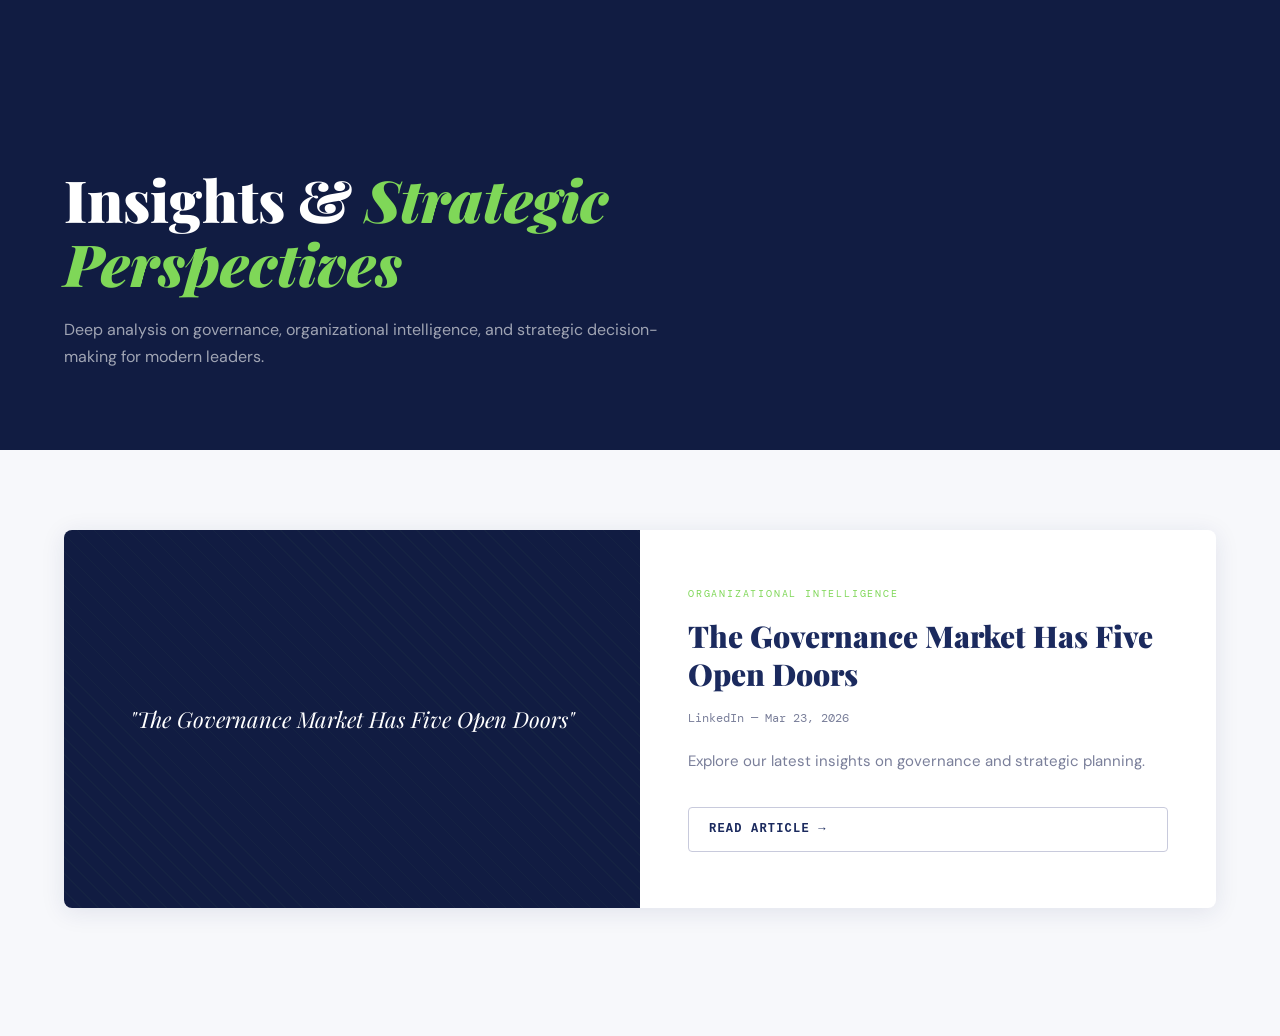
==== commit 68eb10f3: "Add JavaScript to fetch and render Articles JSON data dynamically" ====
--- a/index.html
+++ b/index.html
@@ -174,309 +174,6 @@
   .reveal.visible { opacity: 1; transform: translateY(0); }
 
   /* ══════════════════════════════════════════
-     HOME
-  ═══════════════════════════════════════════ */
-  .hero {
-    background: var(--navy-dark);
-    min-height: 100vh; display: flex; align-items: center;
-    padding: 120px 5% 80px; position: relative; overflow: hidden;
-  }
-  .hero-content { position: relative; z-index: 2; max-width: 700px; }
-  .hero h1 {
-    font-family: var(--font-display);
-    font-size: clamp(44px, 6vw, 78px);
-    font-weight: 900; color: var(--white);
-    line-height: 1.05; margin-bottom: 24px;
-  }
-  .hero h1 em { color: var(--green); font-style: italic; }
-  .hero-sub { font-size: 18px; color: rgba(255,255,255,0.65); line-height: 1.7; margin-bottom: 40px; max-width: 580px; }
-  .hero-actions { display: flex; gap: 16px; flex-wrap: wrap; margin-bottom: 56px; }
-  .hero-stat-row { display: flex; gap: 48px; flex-wrap: wrap; }
-  .hero-stat { }
-  .hero-stat-num { font-family: var(--font-display); font-size: 36px; font-weight: 900; color: var(--green); line-height: 1; }
-  .hero-stat-label { font-size: 12px; color: rgba(255,255,255,0.45); letter-spacing: 0.05em; margin-top: 4px; font-family: var(--font-mono); }
-
-  .problem-section { padding: 100px 5%; background: var(--white); }
-  .problem-grid { display: grid; grid-template-columns: 1fr 1fr; gap: 80px; align-items: start; }
-  .problem-left h2 {
-    font-family: var(--font-display); font-size: clamp(28px, 3.5vw, 42px);
-    font-weight: 900; color: var(--navy); line-height: 1.15; margin-bottom: 24px;
-  }
-  .problem-left p { font-size: 16px; color: var(--gray-500); line-height: 1.8; margin-bottom: 20px; }
-  .problem-right { display: flex; flex-direction: column; gap: 20px; }
-  .problem-card {
-    background: var(--off-white); border-left: 3px solid var(--green);
-    padding: 24px 28px; border-radius: 0 var(--radius) var(--radius) 0;
-  }
-  .problem-card-label { font-family: var(--font-mono); font-size: 10px; letter-spacing: 0.15em; text-transform: uppercase; color: var(--green); margin-bottom: 8px; }
-  .problem-card p { font-size: 15px; color: var(--navy); line-height: 1.6; }
-
-  .manifesto-section {
-    background: var(--navy); padding: 100px 5%; text-align: center;
-    position: relative; overflow: hidden;
-  }
-  .manifesto-quote {
-    font-family: var(--font-display);
-    font-size: clamp(22px, 3.5vw, 42px);
-    font-style: italic; font-weight: 400;
-    color: var(--white); line-height: 1.4;
-    max-width: 900px; margin: 0 auto 24px;
-    position: relative; z-index: 1;
-  }
-  .manifesto-quote em { color: var(--green); font-style: normal; font-weight: 700; }
-  .manifesto-attr { font-family: var(--font-mono); font-size: 11px; letter-spacing: 0.15em; color: rgba(255,255,255,0.4); position: relative; z-index: 1; }
-
-  .method-preview { padding: 100px 5%; background: var(--off-white); }
-  .method-preview-header { max-width: 600px; margin-bottom: 60px; }
-  .method-preview-header p { font-size: 16px; color: var(--gray-500); line-height: 1.8; }
-  .method-steps { display: grid; grid-template-columns: repeat(5, 1fr); gap: 2px; }
-  .method-step {
-    background: var(--white); padding: 32px 24px;
-    border-bottom: 3px solid transparent;
-    transition: var(--transition); cursor: pointer;
-  }
-  .method-step:hover { border-bottom-color: var(--green); transform: translateY(-4px); box-shadow: 0 8px 24px rgba(27,42,94,0.1); }
-  .method-step.diag-step { border-bottom-color: var(--green); background: var(--navy-dark); }
-  .method-step-num { font-family: var(--font-mono); font-size: 11px; color: var(--green); letter-spacing: 0.1em; margin-bottom: 12px; }
-  .method-step-name { font-family: var(--font-display); font-size: 16px; font-weight: 700; color: var(--navy); line-height: 1.3; margin-bottom: 8px; }
-  .method-step.diag-step .method-step-name { color: var(--white); }
-  .method-step-desc { font-size: 12px; color: var(--gray-500); line-height: 1.6; }
-  .method-step.diag-step .method-step-desc { color: rgba(255,255,255,0.55); }
-
-  /* ══════════════════════════════════════════
-     ABOUT
-  ═══════════════════════════════════════════ */
-  .about-hero {
-    background: var(--navy-dark); padding: 120px 5% 80px;
-    min-height: 60vh; display: flex; align-items: flex-end;
-    position: relative; overflow: hidden;
-  }
-  .about-hero-content { position: relative; z-index: 2; max-width: 700px; }
-  .about-hero h1 {
-    font-family: var(--font-display);
-    font-size: clamp(40px, 5.5vw, 66px);
-    font-weight: 900; color: var(--white); line-height: 1.1; margin-bottom: 20px;
-  }
-  .about-hero h1 em { color: var(--green); font-style: italic; }
-  .about-hero p { font-size: 17px; color: rgba(255,255,255,0.6); line-height: 1.7; max-width: 580px; }
-  .bio-section { background: var(--white); padding: 100px 5%; }
-  .bio-grid { display: grid; grid-template-columns: 1fr 320px; gap: 80px; align-items: start; }
-  .bio-body p { font-size: 16px; color: var(--gray-500); line-height: 1.9; margin-bottom: 20px; }
-  .bio-body p strong { color: var(--navy); }
-  .bio-pull {
-    border-left: 3px solid var(--green);
-    padding: 24px 28px; margin: 40px 0;
-    background: var(--off-white);
-  }
-  .bio-pull p {
-    font-family: var(--font-display); font-size: 20px;
-    font-style: italic; color: var(--navy); line-height: 1.5; margin: 0;
-  }
-  .bio-sidebar { position: sticky; top: 90px; }
-  .sidebar-card {
-    background: var(--navy-dark); border-radius: 8px;
-    padding: 36px; margin-bottom: 24px;
-  }
-  .sidebar-card-title { font-family: var(--font-mono); font-size: 10px; letter-spacing: 0.2em; text-transform: uppercase; color: var(--green); margin-bottom: 24px; }
-  .credential-list { display: flex; flex-direction: column; gap: 16px; }
-  .credential-item { display: flex; gap: 12px; align-items: flex-start; }
-  .credential-dot { width: 6px; height: 6px; background: var(--green); border-radius: 50%; margin-top: 6px; flex-shrink: 0; }
-  .credential-text { font-size: 13px; color: rgba(255,255,255,0.75); line-height: 1.5; }
-  .credential-text strong { display: block; color: var(--white); font-size: 14px; margin-bottom: 2px; }
-  .values-section { padding: 100px 5%; background: var(--off-white); }
-  .values-grid { display: grid; grid-template-columns: repeat(3, 1fr); gap: 24px; margin-top: 48px; }
-  .value-card { background: var(--white); padding: 36px 32px; border-radius: 8px; box-shadow: 0 2px 12px rgba(27,42,94,0.06); }
-  .value-num { font-family: var(--font-mono); font-size: 28px; font-weight: 500; color: var(--gray-300); margin-bottom: 16px; }
-  .value-title { font-family: var(--font-display); font-size: 22px; font-weight: 700; color: var(--navy); margin-bottom: 12px; }
-  .value-desc { font-size: 14px; color: var(--gray-500); line-height: 1.8; }
-
-  /* ══════════════════════════════════════════
-     SERVICES
-  ═══════════════════════════════════════════ */
-  .services-hero {
-    background: var(--navy-dark); padding: 120px 5% 80px;
-    min-height: 60vh; display: flex; align-items: flex-end;
-    position: relative; overflow: hidden;
-  }
-  .services-hero-content { position: relative; z-index: 2; max-width: 700px; }
-  .services-hero h1 {
-    font-family: var(--font-display);
-    font-size: clamp(36px, 5vw, 60px);
-    font-weight: 900; color: var(--white); line-height: 1.1; margin-bottom: 20px;
-  }
-  .services-hero h1 em { color: var(--green); font-style: italic; }
-  .services-hero p { font-size: 17px; color: rgba(255,255,255,0.6); line-height: 1.7; }
-  .pharos-section { padding: 100px 5%; background: var(--white); }
-  .pharos-section-header { max-width: 640px; margin-bottom: 64px; }
-  .pharos-section-header p { font-size: 16px; color: var(--gray-500); line-height: 1.8; }
-  .pharos-steps { display: flex; flex-direction: column; gap: 2px; }
-  .pharos-step {
-    display: grid; grid-template-columns: 80px 1fr;
-    background: var(--off-white); transition: var(--transition);
-  }
-  .pharos-step:hover { background: var(--gray-100); }
-  .pharos-step.featured { background: var(--navy-dark); }
-  .pharos-step-num {
-    display: flex; align-items: center; justify-content: center;
-    font-family: var(--font-mono); font-size: 13px; font-weight: 500;
-    color: var(--green); border-right: 1px solid rgba(127,215,88,0.15);
-  }
-  .pharos-step-body { padding: 36px 40px; }
-  .pharos-step-tag { font-family: var(--font-mono); font-size: 10px; letter-spacing: 0.15em; text-transform: uppercase; color: var(--green); margin-bottom: 12px; }
-  .pharos-step-name { font-family: var(--font-display); font-size: 24px; font-weight: 700; color: var(--navy); margin-bottom: 12px; }
-  .pharos-step.featured .pharos-step-name { color: var(--white); }
-  .pharos-step-desc { font-size: 15px; color: var(--gray-500); line-height: 1.8; max-width: 640px; }
-  .pharos-step.featured .pharos-step-desc { color: rgba(255,255,255,0.6); }
-  .pharos-note {
-    margin-top: 48px; padding: 28px 32px;
-    background: var(--off-white); border-left: 3px solid var(--green);
-    border-radius: 0 var(--radius) var(--radius) 0;
-    font-size: 15px; color: var(--navy); line-height: 1.7;
-  }
-  .pharos-note strong { color: var(--navy); }
-  .engagement-grid {
-    display: grid; grid-template-columns: repeat(2, 1fr);
-    gap: 24px; margin-bottom: 40px;
-  }
-  .engagement-card {
-    background: var(--off-white); padding: 36px 32px;
-    border-radius: 8px; border-top: 3px solid var(--green);
-  }
-  .engagement-card-num { font-family: var(--font-mono); font-size: 11px; letter-spacing: 0.15em; color: var(--green); margin-bottom: 12px; }
-  .engagement-card-title { font-family: var(--font-display); font-size: 20px; font-weight: 700; color: var(--navy); margin-bottom: 12px; }
-  .engagement-card-desc { font-size: 14px; color: var(--gray-500); line-height: 1.8; }
-  .pricing-cta-note {
-    display: flex; align-items: flex-start; gap: 20px;
-    background: var(--navy-dark); padding: 32px 36px; border-radius: 8px;
-    color: var(--white);
-  }
-  .pricing-note-icon { font-size: 24px; flex-shrink: 0; margin-top: 2px; }
-  .pricing-cta-note strong { display: block; font-size: 16px; color: var(--white); margin-bottom: 8px; }
-  .pricing-cta-note p { font-size: 14px; color: rgba(255,255,255,0.65); line-height: 1.7; margin: 0; }
-
-  /* ══════════════════════════════════════════
-     PHAROS DIAGNOSTICS LANDING PAGE
-  ═══════════════════════════════════════════ */
-  .diag-hero {
-    background: var(--navy-dark); padding: 120px 5% 80px;
-    min-height: 70vh; display: flex; align-items: center;
-    position: relative; overflow: hidden;
-  }
-  .diag-hero-content { position: relative; z-index: 2; max-width: 760px; }
-  .diag-hero h1 {
-    font-family: var(--font-display);
-    font-size: clamp(40px, 5.5vw, 68px);
-    font-weight: 900; color: var(--white); line-height: 1.05; margin-bottom: 24px;
-  }
-  .diag-hero h1 em { color: var(--green); font-style: italic; }
-  .diag-hero p { font-size: 18px; color: rgba(255,255,255,0.65); line-height: 1.7; margin-bottom: 36px; max-width: 600px; }
-  .diag-coming-soon-badge {
-    display: inline-flex; align-items: center; gap: 10px;
-    background: rgba(127,215,88,0.12); border: 1px solid rgba(127,215,88,0.35);
-    border-radius: 40px; padding: 10px 22px; margin-bottom: 36px;
-  }
-  .diag-coming-soon-badge .badge-dot {
-    width: 8px; height: 8px; background: var(--green);
-    border-radius: 50%; animation: pulse 2s infinite;
-  }
-  @keyframes pulse {
-    0%, 100% { opacity: 1; transform: scale(1); }
-    50% { opacity: 0.5; transform: scale(0.85); }
-  }
-  .diag-coming-soon-badge span {
-    font-family: var(--font-mono); font-size: 11px;
-    letter-spacing: 0.15em; text-transform: uppercase; color: var(--green);
-  }
-  .diag-what-section { padding: 100px 5%; background: var(--white); }
-  .diag-what-grid { display: grid; grid-template-columns: 1fr 1fr; gap: 80px; align-items: start; }
-  .diag-what-left h2 {
-    font-family: var(--font-display); font-size: clamp(28px, 3.5vw, 42px);
-    font-weight: 900; color: var(--navy); line-height: 1.15; margin-bottom: 24px;
-  }
-  .diag-what-left p { font-size: 16px; color: var(--gray-500); line-height: 1.85; margin-bottom: 20px; }
-  .diag-what-right { display: flex; flex-direction: column; gap: 20px; }
-  .diag-reveal-card {
-    background: var(--off-white); padding: 28px 32px;
-    border-radius: 6px;
-    border-left: 3px solid var(--green);
-  }
-  .diag-reveal-card-num { font-family: var(--font-mono); font-size: 10px; letter-spacing: 0.15em; color: var(--green); margin-bottom: 8px; }
-  .diag-reveal-card-title { font-family: var(--font-display); font-size: 17px; font-weight: 700; color: var(--navy); margin-bottom: 8px; }
-  .diag-reveal-card p { font-size: 14px; color: var(--gray-500); line-height: 1.7; margin: 0; }
-  .diag-process-section { padding: 100px 5%; background: var(--off-white); }
-  .diag-process-header { max-width: 580px; margin-bottom: 60px; }
-  .diag-process-header p { font-size: 16px; color: var(--gray-500); line-height: 1.8; }
-  .diag-process-steps { display: grid; grid-template-columns: repeat(3, 1fr); gap: 2px; }
-  .diag-process-step { background: var(--white); padding: 40px 32px; position: relative; }
-  .diag-process-step-num {
-    font-family: var(--font-mono); font-size: 11px;
-    letter-spacing: 0.15em; color: var(--green); margin-bottom: 20px;
-  }
-  .diag-process-step-name {
-    font-family: var(--font-display); font-size: 20px;
-    font-weight: 700; color: var(--navy); margin-bottom: 12px;
-  }
-  .diag-process-step p { font-size: 14px; color: var(--gray-500); line-height: 1.7; }
-  .diag-cta-section {
-    background: var(--navy); padding: 100px 5%;
-    display: grid; grid-template-columns: 1fr 1.1fr;
-    gap: 80px; align-items: center;
-    position: relative; overflow: hidden;
-  }
-  .diag-cta-left h2 {
-    font-family: var(--font-display); font-size: clamp(28px, 3.5vw, 42px);
-    font-weight: 900; color: var(--white); line-height: 1.2; margin-bottom: 20px;
-  }
-  .diag-cta-left h2 em { color: var(--green); font-style: italic; }
-  .diag-cta-left p { font-size: 16px; color: rgba(255,255,255,0.6); line-height: 1.8; margin-bottom: 32px; }
-  .diag-online-note {
-    display: inline-flex; align-items: center; gap: 10px;
-    background: rgba(127,215,88,0.1); border: 1px solid rgba(127,215,88,0.25);
-    border-radius: 4px; padding: 14px 20px; margin-bottom: 32px;
-  }
-  .diag-online-note-icon { font-size: 18px; }
-  .diag-online-note-text { font-size: 13px; color: rgba(255,255,255,0.8); line-height: 1.5; }
-  .diag-online-note-text strong { display: block; color: var(--green); font-size: 12px; font-family: var(--font-mono); letter-spacing: 0.1em; text-transform: uppercase; margin-bottom: 2px; }
-  .diag-contact-form {
-    background: var(--white); padding: 48px;
-    border-radius: 8px;
-    box-shadow: 0 8px 40px rgba(0,0,0,0.25);
-  }
-  .diag-contact-form h3 {
-    font-family: var(--font-display); font-size: 24px;
-    font-weight: 700; color: var(--navy); margin-bottom: 8px;
-  }
-  .diag-contact-form-sub { font-size: 14px; color: var(--gray-500); margin-bottom: 32px; line-height: 1.6; }
-  .form-group { margin-bottom: 22px; }
-  .form-group label {
-    display: block; font-size: 11px; font-weight: 600;
-    letter-spacing: 0.1em; text-transform: uppercase;
-    color: var(--navy); margin-bottom: 8px;
-  }
-  .form-group input, .form-group textarea, .form-group select {
-    width: 100%; padding: 13px 16px;
-    background: var(--off-white); border: 1px solid var(--gray-300);
-    border-radius: var(--radius); font-family: var(--font-body);
-    font-size: 14px; color: var(--navy);
-    transition: var(--transition); outline: none;
-  }
-  .form-group input:focus, .form-group textarea:focus, .form-group select:focus {
-    border-color: var(--navy); background: var(--white);
-    box-shadow: 0 0 0 3px rgba(27,42,94,0.08);
-  }
-  .form-group textarea { resize: vertical; min-height: 100px; }
-  .form-row { display: grid; grid-template-columns: 1fr 1fr; gap: 16px; }
-  .form-submit {
-    width: 100%; padding: 16px;
-    background: var(--navy-dark); color: var(--white);
-    font-family: var(--font-body); font-size: 15px; font-weight: 600;
-    border: none; border-radius: var(--radius); cursor: pointer;
-    transition: var(--transition); margin-top: 8px;
-  }
-  .form-submit:hover { background: var(--navy-mid); transform: translateY(-1px); }
-  .form-note { font-size: 12px; color: var(--gray-500); margin-top: 16px; text-align: center; line-height: 1.6; }
-
-  /* ══════════════════════════════════════════
      INSIGHTS
   ═══════════════════════════════════════════ */
   .insights-hero {
@@ -554,2633 +251,115 @@
     transition: var(--transition); text-decoration: none;
   }
   .btn-article-featured:hover { background: var(--navy); color: var(--white); border-color: var(--navy); }
-  .mailing-list-section { padding: 0 0 80px; }
-  .mailing-list-inner {
-    display: grid; grid-template-columns: 1fr 1fr; gap: 0;
-    background: var(--navy-dark); border-radius: 8px; overflow: hidden;
-    margin: 0 5%;
-  }
-  .mailing-list-left { padding: 64px 56px; }
-  .mailing-list-left h2 {
-    font-family: var(--font-display); font-size: clamp(24px, 3vw, 36px);
-    font-weight: 900; color: var(--white); line-height: 1.2; margin-bottom: 16px;
-  }
-  .mailing-list-left p { font-size: 15px; color: rgba(255,255,255,0.6); line-height: 1.8; margin-bottom: 28px; }
-  .mailing-list-topics { list-style: none; display: flex; flex-direction: column; gap: 12px; }
-  .mailing-list-topics li {
-    font-size: 13px; color: rgba(255,255,255,0.5); font-style: italic;
-    font-family: var(--font-display); padding-left: 20px; position: relative;
-    line-height: 1.5;
-  }
-  .mailing-list-topics li::before { content: '—'; position: absolute; left: 0; color: var(--green); font-style: normal; }
-  .mailing-list-form {
-    background: var(--white); padding: 64px 56px;
-  }
-  .mailing-list-form h3 {
-    font-family: var(--font-display); font-size: 26px;
-    font-weight: 700; color: var(--navy); margin-bottom: 8px;
-  }
-  .mailing-form-sub { font-size: 14px; color: var(--gray-500); margin-bottom: 32px; line-height: 1.6; }
-
-  /* ══════════════════════════════════════════
-     CONTACT
-  ═══════════════════════════════════════════ */
-  .contact-hero {
-    background: var(--navy-dark); padding: 120px 5% 80px;
-    min-height: 50vh; display: flex; align-items: flex-end;
-    position: relative; overflow: hidden;
-  }
-  .contact-hero-content { position: relative; z-index: 2; max-width: 640px; }
-  .contact-hero h1 {
-    font-family: var(--font-display);
-    font-size: clamp(36px, 5vw, 54px);
-    font-weight: 900; color: var(--white); line-height: 1.1; margin-bottom: 20px;
-  }
-  .contact-hero h1 em { color: var(--green); font-style: italic; }
-  .contact-hero p { font-size: 16px; color: rgba(255,255,255,0.6); line-height: 1.7; }
-  .contact-section { background: var(--off-white); padding: 100px 5%; }
-  .contact-grid { display: grid; grid-template-columns: 1fr 1.2fr; gap: 80px; align-items: start; }
-  .contact-info h3 { font-family: var(--font-display); font-size: 28px; font-weight: 700; color: var(--navy); margin-bottom: 20px; }
-  .contact-info p { font-size: 16px; line-height: 1.8; color: var(--gray-500); margin-bottom: 32px; }
-  .contact-signs { display: flex; flex-direction: column; gap: 14px; margin-bottom: 40px; }
-  .contact-sign {
-    background: var(--white); padding: 18px 20px;
-    border-radius: 6px; border-left: 2px solid var(--navy);
-    box-shadow: 0 2px 8px rgba(27,42,94,0.05);
-  }
-  .contact-sign-text { font-family: var(--font-display); font-size: 14px; font-style: italic; color: var(--navy); line-height: 1.5; }
-  .contact-form {
-    background: var(--white); padding: 48px;
-    border-radius: 8px; box-shadow: 0 4px 24px rgba(27,42,94,0.08);
-  }
-  .contact-form h3 { font-family: var(--font-display); font-size: 24px; font-weight: 700; color: var(--navy); margin-bottom: 8px; }
-  .contact-form-sub { font-size: 14px; color: var(--gray-500); margin-bottom: 36px; line-height: 1.6; }
-
-  /* ── RESPONSIVE ──────────────────────────── */
+
   @media (max-width: 960px) {
-    .problem-grid, .bio-grid, .contact-grid, .diag-what-grid, .diag-cta-section { grid-template-columns: 1fr; gap: 48px; }
-    .bio-sidebar { position: static; }
-    .values-grid { grid-template-columns: 1fr 1fr; }
-    .method-steps { grid-template-columns: 1fr 1fr; }
     .featured-article { grid-template-columns: 1fr; }
     .featured-article-visual { min-height: 220px; }
-    .engagement-grid { grid-template-columns: 1fr; }
-    .mailing-list-inner { grid-template-columns: 1fr; }
-    .mailing-list-left, .mailing-list-form { padding: 48px 40px; }
-    .diag-process-steps { grid-template-columns: 1fr; }
+    .article-cards { grid-template-columns: 1fr 1fr; }
   }
   @media (max-width: 640px) {
-    .values-grid { grid-template-columns: 1fr; }
-    .nav-links a:not(.nav-cta) { display: none; }
-    .hero-stat-row { gap: 28px; }
-    .form-row { grid-template-columns: 1fr; }
-    .method-steps { grid-template-columns: 1fr; }
-    .diag-contact-form { padding: 32px 24px; }
-    .contact-form { padding: 32px 24px; }
-  }
-  /* ══════════════════════════════════════════
-     PLATFORM
-  ═══════════════════════════════════════════ */
-  .platform-hero {
-    background: var(--navy-dark); padding: 120px 5% 80px;
-    min-height: 70vh; display: flex; align-items: center;
-    position: relative; overflow: hidden;
-  }
-  .platform-hero-content { position: relative; z-index: 2; max-width: 760px; }
-  .platform-hero h1 {
-    font-family: var(--font-display);
-    font-size: clamp(42px, 5.5vw, 70px);
-    font-weight: 900; color: var(--white); line-height: 1.05; margin-bottom: 24px;
-  }
-  .platform-hero h1 em { color: var(--green); font-style: italic; }
-  .platform-hero p { font-size: 18px; color: rgba(255,255,255,0.65); line-height: 1.75; margin-bottom: 40px; max-width: 620px; }
-  .platform-hero-stats {
-    display: flex; gap: 48px; flex-wrap: wrap;
-    padding-top: 40px; border-top: 1px solid rgba(127,215,88,0.2);
-  }
-  .platform-hero-stat-num { font-family: var(--font-display); font-size: 38px; font-weight: 900; color: var(--green); line-height: 1; }
-  .platform-hero-stat-label { font-size: 12px; color: rgba(255,255,255,0.45); letter-spacing: 0.06em; margin-top: 6px; font-family: var(--font-mono); }
-
-  .platform-why { padding: 100px 5%; background: var(--white); }
-  .platform-why-grid { display: grid; grid-template-columns: 1fr 1fr; gap: 80px; align-items: start; }
-  .platform-why-left h2 {
-    font-family: var(--font-display); font-size: clamp(28px, 3.5vw, 44px);
-    font-weight: 900; color: var(--navy); line-height: 1.15; margin-bottom: 24px;
-  }
-  .platform-why-left h2 em { color: var(--green); font-style: italic; }
-  .platform-why-left p { font-size: 16px; color: var(--gray-500); line-height: 1.85; margin-bottom: 20px; }
-  .platform-why-pull {
-    border-left: 3px solid var(--green); padding: 24px 28px;
-    background: var(--off-white); margin: 36px 0;
-  }
-  .platform-why-pull p { font-family: var(--font-display); font-size: 20px; font-style: italic; color: var(--navy); line-height: 1.5; margin: 0; }
-  .platform-why-right { display: flex; flex-direction: column; gap: 20px; }
-  .platform-diff-card {
-    background: var(--off-white); padding: 28px 32px;
-    border-radius: 6px; border-left: 3px solid var(--green);
-  }
-  .platform-diff-label { font-family: var(--font-mono); font-size: 10px; letter-spacing: 0.15em; text-transform: uppercase; color: var(--green); margin-bottom: 8px; }
-  .platform-diff-title { font-family: var(--font-display); font-size: 18px; font-weight: 700; color: var(--navy); margin-bottom: 8px; }
-  .platform-diff-card p { font-size: 14px; color: var(--gray-500); line-height: 1.7; margin: 0; }
-
-  .platform-tiers { padding: 100px 5%; background: var(--navy-dark); position: relative; overflow: hidden; }
-  .platform-tiers-header { max-width: 640px; margin-bottom: 64px; position: relative; z-index: 1; }
-  .platform-tiers-header h2 {
-    font-family: var(--font-display); font-size: clamp(28px, 4vw, 46px);
-    font-weight: 900; color: var(--white); line-height: 1.15; margin-bottom: 20px;
-  }
-  .platform-tiers-header h2 em { color: var(--green); font-style: italic; }
-  .platform-tiers-header p { font-size: 16px; color: rgba(255,255,255,0.55); line-height: 1.8; }
-  .tier-cards { display: grid; grid-template-columns: repeat(3, 1fr); gap: 2px; position: relative; z-index: 1; }
-  .tier-card {
-    background: rgba(255,255,255,0.04); padding: 48px 36px;
-    border-top: 3px solid transparent; transition: var(--transition);
-    display: flex; flex-direction: column;
-  }
-  .tier-card:hover { background: rgba(255,255,255,0.07); }
-  .tier-card.featured { background: rgba(127,215,88,0.08); border-top-color: var(--green); }
-  .tier-badge {
-    display: inline-block; font-family: var(--font-mono); font-size: 10px;
-    letter-spacing: 0.15em; text-transform: uppercase;
-    background: var(--green); color: var(--navy-dark);
-    padding: 4px 10px; border-radius: 2px; margin-bottom: 20px;
-    font-weight: 600; align-self: flex-start;
-  }
-  .tier-name { font-family: var(--font-display); font-size: 26px; font-weight: 900; color: var(--white); margin-bottom: 8px; }
-  .tier-size { font-family: var(--font-mono); font-size: 11px; letter-spacing: 0.1em; color: rgba(255,255,255,0.4); text-transform: uppercase; margin-bottom: 28px; }
-  .tier-price { margin-bottom: 32px; }
-  .tier-price-amount { font-family: var(--font-display); font-size: 42px; font-weight: 900; color: var(--green); line-height: 1; }
-  .tier-price-unit { font-size: 13px; color: rgba(255,255,255,0.45); font-family: var(--font-mono); margin-top: 4px; }
-  .tier-divider { height: 1px; background: rgba(255,255,255,0.08); margin-bottom: 32px; }
-  .tier-includes { font-family: var(--font-mono); font-size: 10px; letter-spacing: 0.15em; text-transform: uppercase; color: rgba(255,255,255,0.4); margin-bottom: 20px; }
-  .tier-features { display: flex; flex-direction: column; gap: 12px; flex: 1; }
-  .tier-feature { display: flex; align-items: flex-start; gap: 12px; font-size: 14px; color: rgba(255,255,255,0.7); line-height: 1.5; }
-  .tier-feature-dot { width: 6px; height: 6px; background: var(--green); border-radius: 50%; margin-top: 6px; flex-shrink: 0; }
-  .tier-cta { margin-top: 36px; }
-  .tier-cta button {
-    width: 100%; padding: 14px;
-    background: transparent; color: var(--white);
-    font-family: var(--font-body); font-size: 14px; font-weight: 600;
-    border: 1px solid rgba(255,255,255,0.2); border-radius: var(--radius);
-    cursor: pointer; transition: var(--transition);
-  }
-  .tier-cta button:hover { background: rgba(255,255,255,0.08); border-color: rgba(255,255,255,0.4); }
-  .tier-card.featured .tier-cta button {
-    background: var(--green); color: var(--navy-dark);
-    border-color: var(--green); font-weight: 700;
-  }
-  .tier-card.featured .tier-cta button:hover { background: var(--green-dim); }
-  .tier-footnote {
-    font-size: 13px; color: rgba(255,255,255,0.35); margin-top: 32px;
-    font-style: italic; position: relative; z-index: 1;
-    text-align: center; max-width: 640px; margin-left: auto; margin-right: auto;
-  }
-
-  .platform-roi { padding: 100px 5%; background: var(--off-white); }
-  .platform-roi-header { max-width: 600px; margin-bottom: 64px; }
-  .platform-roi-header p { font-size: 16px; color: var(--gray-500); line-height: 1.8; }
-  .roi-steps { display: grid; grid-template-columns: repeat(4, 1fr); gap: 2px; }
-  .roi-step { background: var(--white); padding: 36px 28px; position: relative; }
-  .roi-step-arrow {
-    position: absolute; right: -12px; top: 50%; transform: translateY(-50%);
-    width: 24px; height: 24px; background: var(--green); border-radius: 50%;
-    display: flex; align-items: center; justify-content: center;
-    font-size: 11px; color: var(--navy-dark); font-weight: 900; z-index: 2;
-  }
-  .roi-step:last-child .roi-step-arrow { display: none; }
-  .roi-step-num { font-family: var(--font-mono); font-size: 10px; letter-spacing: 0.15em; color: var(--green); margin-bottom: 16px; }
-  .roi-step-name { font-family: var(--font-display); font-size: 18px; font-weight: 700; color: var(--navy); margin-bottom: 10px; }
-  .roi-step p { font-size: 13px; color: var(--gray-500); line-height: 1.7; }
-
-  .platform-bundle {
-    padding: 80px 5%; background: var(--white);
-    border-top: 1px solid var(--gray-100);
-  }
-  .platform-bundle-inner {
-    background: var(--navy-dark); border-radius: 8px;
-    padding: 56px 64px; display: grid;
-    grid-template-columns: 1fr 1fr; gap: 80px; align-items: center;
-    position: relative; overflow: hidden;
-  }
-  .platform-bundle-inner::before {
-    content: '';
-    position: absolute; inset: 0;
-    background: repeating-linear-gradient(45deg, rgba(127,215,88,0.02) 0px, rgba(127,215,88,0.02) 1px, transparent 1px, transparent 16px);
-  }
-  .platform-bundle-left { position: relative; z-index: 1; }
-  .platform-bundle-left h2 {
-    font-family: var(--font-display); font-size: clamp(24px, 3vw, 38px);
-    font-weight: 900; color: var(--white); line-height: 1.2; margin-bottom: 16px;
-  }
-  .platform-bundle-left h2 em { color: var(--green); font-style: italic; }
-  .platform-bundle-left p { font-size: 15px; color: rgba(255,255,255,0.6); line-height: 1.8; margin-bottom: 8px; }
-  .platform-bundle-right { position: relative; z-index: 1; display: flex; flex-direction: column; gap: 16px; }
-  .bundle-item {
-    display: flex; gap: 16px; align-items: flex-start;
-    background: rgba(255,255,255,0.05); padding: 20px 24px; border-radius: 6px;
-  }
-  .bundle-item-icon { font-size: 20px; flex-shrink: 0; }
-  .bundle-item-text strong { display: block; color: var(--white); font-size: 14px; margin-bottom: 4px; }
-  .bundle-item-text p { font-size: 13px; color: rgba(255,255,255,0.55); line-height: 1.6; margin: 0; }
-
-  @media (max-width: 960px) {
-    .platform-why-grid, .platform-bundle-inner { grid-template-columns: 1fr; gap: 48px; }
-    .tier-cards { grid-template-columns: 1fr; }
-    .roi-steps { grid-template-columns: 1fr 1fr; }
-    .platform-bundle-inner { padding: 48px 32px; }
-  }
-  @media (max-width: 640px) {
-    .roi-steps { grid-template-columns: 1fr; }
-    .platform-hero-stats { gap: 32px; }
-  }
-
-
-  /* ══════════════════════════════════════════
-     SECTORS
-  ═══════════════════════════════════════════ */
-  .sectors-hero {
-    background: var(--navy-dark); padding: 120px 5% 80px;
-    min-height: 55vh; display: flex; align-items: center;
-    position: relative; overflow: hidden;
-  }
-  .sectors-hero-content { position: relative; z-index: 2; max-width: 700px; }
-  .sectors-hero h1 {
-    font-family: var(--font-display);
-    font-size: clamp(40px, 5vw, 62px);
-    font-weight: 900; color: var(--white); line-height: 1.1; margin-bottom: 20px;
-  }
-  .sectors-hero h1 em { color: var(--green); font-style: italic; }
-  .sectors-hero p { font-size: 17px; color: rgba(255,255,255,0.6); line-height: 1.75; max-width: 580px; }
-
-  /* Sector tab bar */
-  .sector-nav-bar {
-    background: var(--navy);
-    padding: 0 5%;
-    display: flex;
-    gap: 0;
-    border-bottom: 1px solid rgba(127,215,88,0.15);
-    overflow-x: auto;
-    scrollbar-width: none;
-    position: sticky; top: 112px; z-index: 90;
-  }
-  .sector-nav-bar::-webkit-scrollbar { display: none; }
-  .sector-tab {
-    font-family: var(--font-body); font-size: 13px; font-weight: 500;
-    letter-spacing: 0.05em; text-transform: uppercase;
-    color: rgba(255,255,255,0.5);
-    background: transparent; border: none;
-    padding: 18px 24px;
-    cursor: pointer; transition: var(--transition);
-    border-bottom: 3px solid transparent;
-    white-space: nowrap; flex-shrink: 0;
-  }
-  .sector-tab:hover { color: rgba(255,255,255,0.85); }
-  .sector-tab.active {
-    color: var(--green);
-    border-bottom-color: var(--green);
-  }
-
-  /* Sector article panels */
-  .sector-article { display: none; }
-  .sector-article.active { display: block; }
-
-  /* Article hero inside sector */
-  .sector-article-hero {
-    background: var(--navy);
-    padding: 80px 5% 64px;
-    position: relative; overflow: hidden;
-  }
-  .sector-article-hero::after {
-    content: ''; position: absolute; bottom: 0; left: 0; right: 0;
-    height: 3px; background: var(--green);
-  }
-  .sector-article-hero-inner { max-width: 760px; }
-  .sector-article-eyebrow {
-    font-family: var(--font-mono); font-size: 11px;
-    letter-spacing: 0.2em; text-transform: uppercase;
-    color: var(--green); margin-bottom: 20px;
-    display: flex; align-items: center; gap: 12px;
-  }
-  .sector-article-eyebrow::before { content:''; width:24px; height:1px; background:var(--green); }
-  .sector-article-hero h1 {
-    font-family: var(--font-display);
-    font-size: clamp(28px, 4vw, 48px);
-    font-weight: 900; color: var(--white); line-height: 1.12; margin-bottom: 20px;
-  }
-  .sector-article-hero h1 em { color: var(--green); font-style: italic; }
-  .sector-article-deck {
-    font-size: 17px; color: rgba(255,255,255,0.6);
-    line-height: 1.7; max-width: 600px; margin-bottom: 28px;
-  }
-  .sector-article-byline {
-    font-family: var(--font-mono); font-size: 11px;
-    letter-spacing: 0.08em; color: rgba(255,255,255,0.35);
-    display: flex; align-items: center; gap: 12px; flex-wrap: wrap;
-  }
-  .sector-article-byline strong { color: rgba(255,255,255,0.7); }
-
-  /* Article body */
-  .sector-article-body {
-    max-width: 740px; margin: 0 auto;
-    padding: 56px 5% 48px;
-  }
-  .sector-article-body p {
-    font-family: Georgia, var(--font-display), serif;
-    font-size: 1.05rem; line-height: 1.85;
-    color: #2C3157; margin-bottom: 1.5rem;
-  }
-  .sector-article-body h2 {
-    font-family: var(--font-display);
-    font-size: clamp(20px, 2.5vw, 26px);
-    font-weight: 700; color: var(--navy);
-    margin: 3rem 0 1.25rem; line-height: 1.3;
-  }
-  .sector-article-body h2::before {
-    content: ''; display: block; width: 36px; height: 3px;
-    background: var(--green); margin-bottom: 12px; border-radius: 2px;
-  }
-  .sector-ornament {
-    text-align: center; color: var(--green);
-    font-size: 1rem; letter-spacing: 0.6em;
-    margin: 2.5rem 0; opacity: 0.5;
-  }
-  .sector-pull-quote {
-    margin: 2.5rem 0;
-    padding: 1.5rem 2rem;
-    border-left: 4px solid var(--green);
-    background: rgba(27,42,94,0.04);
-    border-radius: 0 6px 6px 0;
-  }
-  .sector-pull-quote p {
-    font-family: var(--font-display) !important;
-    font-size: 1.15rem !important; font-style: italic;
-    color: var(--navy) !important;
-    margin-bottom: 0 !important; line-height: 1.55;
-  }
-  .sector-illustration {
-    margin: 2.5rem 0;
-    background: var(--off-white);
-    border-radius: 8px; overflow: hidden;
-    border: 1px solid rgba(27,42,94,0.08);
-  }
-  .sector-illustration svg { display: block; width: 100%; }
-  .sector-illustration figcaption {
-    font-family: var(--font-mono); font-size: 11px;
-    color: var(--gray-500); text-align: center;
-    padding: 10px 24px 14px;
-    border-top: 1px solid rgba(27,42,94,0.08);
-    letter-spacing: 0.03em;
-  }
-
-  /* FAQ inside sectors */
-  .sector-faq {
-    background: var(--off-white);
-    padding: 64px 5%;
-    border-top: 1px solid rgba(27,42,94,0.06);
-  }
-  .sector-faq-inner { max-width: 740px; margin: 0 auto; }
-  .sector-faq h2 {
-    font-family: var(--font-display); font-size: 26px;
-    font-weight: 700; color: var(--navy); margin-bottom: 6px;
-  }
-  .sector-faq-intro {
-    font-family: var(--font-mono); font-size: 11px;
-    letter-spacing: 0.1em; color: var(--gray-500); margin-bottom: 32px;
-  }
-  .sector-faq-item {
-    border-bottom: 1px solid rgba(27,42,94,0.08);
-    padding: 22px 0;
-  }
-  .sector-faq-item:last-child { border-bottom: none; }
-  .sector-faq-q {
-    font-family: var(--font-body); font-size: 15px;
-    font-weight: 600; color: var(--navy); margin-bottom: 10px; line-height: 1.4;
-  }
-  .sector-faq-a {
-    font-family: var(--font-body); font-size: 14px;
-    color: var(--gray-500); line-height: 1.75;
-  }
-
-  /* Sector CTA */
-  .sector-cta {
-    background: var(--navy-dark); padding: 80px 5%;
-    text-align: center; position: relative; overflow: hidden;
-  }
-  .sector-cta::before {
-    content: ''; position: absolute; inset: 0;
-    background: radial-gradient(ellipse at center, rgba(127,215,88,0.05) 0%, transparent 65%);
-  }
-  .sector-cta h2 {
-    font-family: var(--font-display);
-    font-size: clamp(24px, 3.5vw, 38px);
-    font-weight: 900; color: var(--white);
-    margin-bottom: 14px; max-width: 560px; margin-left:auto; margin-right:auto;
-    line-height: 1.25; position: relative; z-index: 1;
-  }
-  .sector-cta p {
-    font-size: 16px; color: rgba(255,255,255,0.55);
-    max-width: 460px; margin: 0 auto 36px; line-height: 1.7;
-    position: relative; z-index: 1;
-  }
-  .sector-cta-actions { position: relative; z-index: 1; display: flex; justify-content:center; gap:16px; flex-wrap:wrap; }
-
-  @media (max-width: 960px) {
-    .sector-article-body { padding: 48px 5% 40px; }
-  }
-  @media (max-width: 640px) {
-    .sector-tab { padding: 16px 18px; font-size: 12px; }
-    .sector-article-hero { padding: 60px 5% 48px; }
-    .sector-pull-quote { margin: 2rem 0; }
-  }
-
-
-  /* ══════════════════════════════════════════
-     TOOLS
-  ═══════════════════════════════════════════ */
-  .tools-hero {
-    background: var(--navy-dark); padding: 120px 5% 80px;
-    min-height: 50vh; display: flex; align-items: center;
-    position: relative; overflow: hidden;
-  }
-  .tools-hero-content { position: relative; z-index: 2; max-width: 680px; }
-  .tools-hero h1 {
-    font-family: var(--font-display);
-    font-size: clamp(38px, 5vw, 58px);
-    font-weight: 900; color: var(--white); line-height: 1.1; margin-bottom: 20px;
-  }
-  .tools-hero h1 em { color: var(--green); font-style: italic; }
-  .tools-hero p { font-size: 17px; color: rgba(255,255,255,0.6); line-height: 1.75; max-width: 560px; }
-
-  .tools-grid-section { padding: 80px 5%; background: var(--off-white); }
-  .tools-grid-header { max-width: 600px; margin-bottom: 56px; }
-  .tools-grid-header h2 {
-    font-family: var(--font-display); font-size: clamp(26px, 3vw, 36px);
-    font-weight: 700; color: var(--navy); margin-bottom: 12px;
-  }
-  .tools-grid-header p { font-size: 16px; color: var(--gray-500); line-height: 1.75; }
-
-  .tools-grid {
-    display: grid; grid-template-columns: repeat(2, 1fr);
-    gap: 32px;
-  }
-  .tool-card {
-    background: var(--white); border-radius: 10px;
-    overflow: hidden;
-    box-shadow: 0 4px 24px rgba(27,42,94,0.08);
-    transition: var(--transition);
-    display: flex; flex-direction: column;
-  }
-  .tool-card:hover { transform: translateY(-4px); box-shadow: 0 12px 40px rgba(27,42,94,0.14); }
-
-  .tool-card-visual {
-    background: var(--navy); padding: 48px 40px;
-    display: flex; align-items: center; justify-content: center;
-    min-height: 200px; position: relative; overflow: hidden;
-  }
-  .tool-card-visual::before {
-    content: ''; position: absolute; inset: 0;
-    background: radial-gradient(ellipse at 30% 50%, rgba(127,215,88,0.1) 0%, transparent 65%);
-  }
-  .tool-card-visual-icon {
-    font-size: 56px; position: relative; z-index: 1;
-    filter: drop-shadow(0 4px 12px rgba(0,0,0,0.3));
-  }
-  .tool-card-visual-label {
-    position: absolute; bottom: 16px; right: 20px; z-index: 1;
-    font-family: var(--font-mono); font-size: 10px;
-    letter-spacing: 0.15em; text-transform: uppercase;
-    color: rgba(127,215,88,0.5);
-  }
-  .tool-card-body { padding: 36px 36px 32px; flex: 1; display: flex; flex-direction: column; }
-
-  .tool-card-status {
-    display: inline-flex; align-items: center; gap: 8px;
-    background: rgba(127,215,88,0.1); border: 1px solid rgba(127,215,88,0.3);
-    border-radius: 40px; padding: 6px 14px; margin-bottom: 20px;
-    align-self: flex-start;
-  }
-  .tool-card-status-dot {
-    width: 7px; height: 7px; border-radius: 50%;
-    background: var(--green); animation: pulse 2s infinite;
-  }
-  .tool-card-status span {
-    font-family: var(--font-mono); font-size: 10px;
-    letter-spacing: 0.15em; text-transform: uppercase; color: var(--green);
-  }
-
-  .tool-card-title {
-    font-family: var(--font-display); font-size: 24px;
-    font-weight: 700; color: var(--navy); margin-bottom: 12px; line-height: 1.2;
-  }
-  .tool-card-desc {
-    font-size: 15px; color: var(--gray-500); line-height: 1.75;
-    margin-bottom: 24px; flex: 1;
-  }
-  .tool-card-features {
-    display: flex; flex-direction: column; gap: 8px; margin-bottom: 28px;
-  }
-  .tool-card-feature {
-    display: flex; align-items: flex-start; gap: 10px;
-    font-size: 13px; color: var(--gray-700); line-height: 1.5;
-  }
-  .tool-card-feature::before {
-    content: ''; width: 6px; height: 6px; border-radius: 50%;
-    background: var(--green); flex-shrink: 0; margin-top: 5px;
-  }
-  .tool-card-link-area {
-    padding: 16px 20px;
-    background: var(--off-white); border-radius: 6px;
-    border: 1px dashed var(--gray-300);
-    display: flex; align-items: center; gap: 12px;
-  }
-  .tool-card-link-area .link-icon { font-size: 18px; }
-  .tool-card-link-text {
-    font-family: var(--font-mono); font-size: 11px;
-    color: var(--gray-500); letter-spacing: 0.06em; line-height: 1.5;
-  }
-  .tool-card-link-text strong { color: var(--navy); display: block; font-size: 12px; margin-bottom: 2px; }
-
-  .tools-coming-banner {
-    background: var(--navy); padding: 56px 5%;
-    text-align: center; position: relative; overflow: hidden;
-  }
-  .tools-coming-banner::before {
-    content: ''; position: absolute; inset: 0;
-    background: radial-gradient(ellipse at center, rgba(127,215,88,0.06) 0%, transparent 65%);
-  }
-  .tools-coming-banner h2 {
-    font-family: var(--font-display); font-size: clamp(22px, 3vw, 32px);
-    font-weight: 700; color: var(--white); margin-bottom: 12px;
-    position: relative; z-index: 1;
-  }
-  .tools-coming-banner p {
-    font-size: 16px; color: rgba(255,255,255,0.5);
-    max-width: 480px; margin: 0 auto; line-height: 1.7;
-    position: relative; z-index: 1;
-  }
-
-  @media (max-width: 960px) {
-    .tools-grid { grid-template-columns: 1fr; }
-  }
-  @media (max-width: 640px) {
-    .tool-card-body { padding: 28px 24px 24px; }
-    .tool-card-visual { padding: 40px 28px; min-height: 160px; }
-  }
-
-
-  /* ══════════════════════════════════════════
-     INSIGHTS — PUBLISHED ARTICLES
-  ═══════════════════════════════════════════ */
-  .insights-articles-section {
-    padding: 0 5% 80px;
-    background: var(--off-white);
-  }
-  .insights-articles-header {
-    display: flex; align-items: flex-end;
-    justify-content: space-between; flex-wrap: wrap;
-    gap: 16px; padding: 56px 0 32px;
-    border-top: 1px solid rgba(27,42,94,0.08);
-  }
-  .insights-articles-header h3 {
-    font-family: var(--font-display); font-size: 26px;
-    font-weight: 700; color: var(--navy); margin-top: 8px;
-  }
-  .insights-github-note {
-    font-family: var(--font-mono); font-size: 11px;
-    letter-spacing: 0.06em; color: var(--gray-500);
-  }
-  .insights-github-note code {
-    background: var(--gray-100); color: var(--navy);
-    padding: 2px 6px; border-radius: 3px; font-size: 10px;
-  }
-  .articles-empty-state {
-    padding: 48px 40px; text-align: center;
-    background: var(--white); border-radius: 8px;
-    border: 1px dashed var(--gray-300); display: none;
-  }
-  .articles-empty-state p {
-    font-family: var(--font-mono); font-size: 12px;
-    letter-spacing: 0.06em; color: var(--gray-500); line-height: 1.7;
-  }
-  .articles-loading {
-    padding: 40px; text-align: center;
-    font-family: var(--font-mono); font-size: 11px;
-    letter-spacing: 0.1em; color: var(--gray-500); display: none;
-  }
-  #dynamic-articles-grid { display: grid; grid-template-columns: repeat(3,1fr); gap: 24px; }
-  .dyn-article-card {
-    background: var(--white); border-radius: 8px;
-    overflow: hidden; box-shadow: 0 2px 12px rgba(27,42,94,0.06);
-    transition: var(--transition); display: flex; flex-direction: column;
-  }
-  .dyn-article-card:hover { transform: translateY(-4px); box-shadow: 0 8px 28px rgba(27,42,94,0.12); }
-  .dyn-article-card-header {
-    background: var(--navy); padding: 32px 28px 20px;
-    min-height: 130px; display: flex; flex-direction: column;
-    justify-content: space-between; position: relative;
-  }
-  .dyn-article-card-header.source-linkedin { background: var(--navy-mid); }
-  .dyn-article-card-header.source-other    { background: var(--navy-dark); }
-  .dyn-article-source-badge {
-    font-family: var(--font-mono); font-size: 9px;
-    letter-spacing: 0.18em; text-transform: uppercase;
-    color: rgba(127,215,88,0.75);
-  }
-  .dyn-article-source-mark {
-    font-family: var(--font-display); font-size: 38px; font-weight: 900;
-    color: rgba(255,255,255,0.08); line-height: 1; align-self: flex-end;
-  }
-  .dyn-article-card-body { padding: 24px 28px; flex: 1; }
-  .dyn-article-card-title {
-    font-family: var(--font-display); font-size: 17px;
-    font-weight: 700; color: var(--navy); line-height: 1.35; margin-bottom: 10px;
-  }
-  .dyn-article-card-excerpt { font-size: 13px; color: var(--gray-500); line-height: 1.6; }
-  .dyn-article-card-footer {
-    padding: 0 28px 24px;
-    display: flex; align-items: center; justify-content: space-between;
-    gap: 12px; flex-wrap: wrap;
-  }
-  .dyn-article-card-meta {
-    font-family: var(--font-mono); font-size: 10px;
-    letter-spacing: 0.06em; color: var(--gray-500);
-  }
-  .btn-read-article {
-    font-size: 12px; font-weight: 600; font-family: var(--font-mono);
-    letter-spacing: 0.1em; text-transform: uppercase;
-    color: var(--navy); cursor: pointer; border: none;
-    background: none; padding: 0; transition: var(--transition);
-    text-decoration: none; display: inline-block;
-  }
-  .btn-read-article:hover { color: var(--green); }
-  @media (max-width: 960px) { #dynamic-articles-grid { grid-template-columns: repeat(2,1fr); } }
-  @media (max-width: 640px) { #dynamic-articles-grid { grid-template-columns: 1fr; } }
-
+    .article-cards { grid-template-columns: 1fr; }
+  }
 </style>
 </head>
 <body>
 
-<!-- ── NAVIGATION ──────────────────────────── -->
-<nav id="main-nav">
-  <div class="nav-brand" onclick="showPage('home')">
-    <img src="[data-uri]" alt="EnhanceGov Logo" style="width:58px;height:48px;object-fit:contain;mix-blend-mode:screen;filter:brightness(1.15);">
-    <div class="nav-brand-text">
-      <span class="nav-brand-name">EnhanceGov LLC</span>
-      <span class="nav-brand-sub">Organizational Intelligence &amp; Strategic Advisory</span>
+<!-- INSIGHTS PAGE -->
+<div id="insights-page" class="page active">
+  <!-- Hero -->
+  <div class="insights-hero">
+    <div class="insights-hero-content">
+      <h1>Insights & <em>Strategic Perspectives</em></h1>
+      <p>Deep analysis on governance, organizational intelligence, and strategic decision-making for modern leaders.</p>
     </div>
   </div>
-  <div class="nav-links">
-    <a onclick="showPage('home')" data-page="home">Home</a>
-    <a onclick="showPage('about')" data-page="about">About</a>
-    <a onclick="showPage('services')" data-page="services">Services</a>
-    <a onclick="showPage('diagnostics')" data-page="diagnostics">Pharos Gap Diagnostics&#8482;</a>
-    <a onclick="showPage('sectors')" data-page="sectors">Sectors</a>
-    <a onclick="showPage('tools')" data-page="tools">Tools</a>
-    <a onclick="showPage('insights')" data-page="insights">Insights</a>
-    <a onclick="showPage('contact')" class="nav-cta">Request a Conversation</a>
+
+  <!-- Insights Grid -->
+  <div class="insights-grid">
+    <!-- Featured Article -->
+    <div id="featured-article-container"></div>
+
+    <!-- Article Cards -->
+    <div class="article-cards" id="article-cards-container"></div>
   </div>
-</nav>
-
-<!-- ════════════════════════════════════════════
-     PAGE: HOME
-═══════════════════════════════════════════════ -->
-<div id="page-home" class="page active">
-
-  <section class="hero">
-    <div class="hero-bg-circle hero-bg-circle-1"></div>
-    <div class="hero-bg-circle hero-bg-circle-2"></div>
-    <div class="hero-grid-overlay"></div>
-    <div class="hero-content">
-      <div class="hero-eyebrow">Organizational Intelligence & Strategic Advisory</div>
-      <h1>Do people actually <em>tell you the truth?</em></h1>
-      <p class="hero-sub">Most CEOs don't know — until it's too late. Your data is clean. Your frameworks are in place. But the ROI still isn't showing up. The problem was never the technology.</p>
-      <div class="hero-actions">
-        <button class="btn-primary" onclick="showPage('diagnostics')">Explore the Diagnostics →</button>
-        <button class="btn-secondary" onclick="showPage('services')">See the Method</button>
+</div>
+
+<script>
+  // Fetch and render articles from JSON file
+  async function loadArticles() {
+    try {
+      const response = await fetch('./Articles');
+      if (!response.ok) throw new Error(`HTTP error! status: ${response.status}`);
+      const articles = await response.json();
+
+      if (!articles || articles.length === 0) {
+        console.warn('No articles found in JSON file');
+        return;
+      }
+
+      // Render featured article (first article)
+      const featuredArticle = articles[0];
+      renderFeaturedArticle(featuredArticle);
+
+      // Render article cards (remaining articles)
+      const remainingArticles = articles.slice(1);
+      renderArticleCards(remainingArticles);
+    } catch (error) {
+      console.error('Error loading articles:', error);
+    }
+  }
+
+  // Render featured article
+  function renderFeaturedArticle(article) {
+    const container = document.getElementById('featured-article-container');
+    if (!container) return;
+
+    const html = `
+      <div class="featured-article">
+        <div class="featured-article-visual">
+          <div class="featured-quote-visual">"${article.title}"</div>
+        </div>
+        <div class="featured-article-body">
+          <div class="article-label">${article.tag || 'Featured'}</div>
+          <h2>${article.title}</h2>
+          <div class="article-meta">${article.source} — ${article.date}</div>
+          <p>Explore our latest insights on governance and strategic planning.</p>
+          <a href="${article.url}" target="_blank" rel="noopener noreferrer" class="btn-article-featured">
+            Read Article →
+          </a>
+        </div>
       </div>
-      <div class="hero-stat-row">
-        <div class="hero-stat"><div class="hero-stat-num">5</div><div class="hero-stat-label">Stage Pharos Method</div></div>
-        <div class="hero-stat"><div class="hero-stat-num">20+</div><div class="hero-stat-label">Years Cross-Sector</div></div>
-        <div class="hero-stat"><div class="hero-stat-num">CIA</div><div class="hero-stat-label">Trained Intelligence</div></div>
+    `;
+    container.innerHTML = html;
+  }
+
+  // Render article cards
+  function renderArticleCards(articles) {
+    const container = document.getElementById('article-cards-container');
+    if (!container) return;
+
+    const html = articles.map(article => `
+      <div class="article-card">
+        <div class="article-card-header">
+          <div class="article-card-tag">${article.tag || 'Insights'}</div>
+        </div>
+        <div class="article-card-body">
+          <h3 class="article-card-title">${article.title}</h3>
+          <p class="article-card-excerpt">${article.source} • ${article.date}</p>
+        </div>
+        <div class="article-card-footer">
+          <a href="${article.url}" target="_blank" rel="noopener noreferrer" class="btn-article">
+            Read More →
+          </a>
+        </div>
       </div>
-    </div>
-  </section>
-
-  <section class="problem-section">
-    <div class="problem-grid">
-      <div class="problem-left reveal">
-        <div class="section-eyebrow">The Problem</div>
-        <h2>The gap between what your data shows and what actually happens.</h2>
-        <p>You've invested in systems, hired consultants, and built governance frameworks. Yet the same obstacles resurface. Decisions slow down. People work around the process. The roadmap sits unused.</p>
-        <p>This isn't a technology problem. It's an organizational intelligence problem — and it requires a fundamentally different kind of analysis to solve.</p>
-      </div>
-      <div class="problem-right reveal">
-        <div class="problem-card">
-          <div class="problem-card-label">Pattern 01</div>
-          <p>"We have great data but can't seem to act on it."</p>
-        </div>
-        <div class="problem-card">
-          <div class="problem-card-label">Pattern 02</div>
-          <p>"The last consulting engagement gave us a roadmap we never used."</p>
-        </div>
-        <div class="problem-card">
-          <div class="problem-card-label">Pattern 03</div>
-          <p>"I don't think people are telling me the whole truth."</p>
-        </div>
-        <div class="problem-card">
-          <div class="problem-card-label">Pattern 04</div>
-          <p>"We reorganized twice and the same problems keep surfacing."</p>
-        </div>
-      </div>
-    </div>
-  </section>
-
-  <section class="manifesto-section">
-    <div class="hero-grid-overlay"></div>
-    <p class="manifesto-quote reveal">"The wreckage is always visible long before the crisis hits. The question isn't whether the warning signs existed — it's whether anyone was <em>trained to see them.</em>"</p>
-    <p class="manifesto-attr reveal">— Stephanie Fitzpatrick, EnhanceGov LLC</p>
-  </section>
-
-  <section class="method-preview">
-    <div class="method-preview-header reveal">
-      <div class="section-eyebrow">The Pharos Method™</div>
-      <h2 class="section-title">Five stages. One foundation. You decide how far to go.</h2>
-      <p>Every engagement begins with the Gap Diagnostics — a structured intelligence assessment that reveals what's actually driving the gap between strategy and execution.</p>
-    </div>
-    <div class="method-steps">
-      <div class="method-step diag-step reveal" onclick="showPage('diagnostics')">
-        <div class="method-step-num">Stage 01</div>
-        <div class="method-step-name">Gap Diagnostics™</div>
-        <div class="method-step-desc">The required starting point. Reveals the real picture.</div>
-      </div>
-      <div class="method-step reveal" onclick="showPage('services')">
-        <div class="method-step-num">Stage 02</div>
-        <div class="method-step-name">Intelligence Mapping</div>
-        <div class="method-step-desc">Map the culture, decision flows, and informal power.</div>
-      </div>
-      <div class="method-step reveal" onclick="showPage('services')">
-        <div class="method-step-num">Stage 03</div>
-        <div class="method-step-name">Strategic Alignment</div>
-        <div class="method-step-desc">Align human fabric to organizational strategy.</div>
-      </div>
-      <div class="method-step reveal" onclick="showPage('services')">
-        <div class="method-step-num">Stage 04</div>
-        <div class="method-step-name">Implementation Support</div>
-        <div class="method-step-desc">Stay in it — advisory through execution.</div>
-      </div>
-      <div class="method-step reveal" onclick="showPage('services')">
-        <div class="method-step-num">Stage 05</div>
-        <div class="method-step-name">Sustained Intelligence</div>
-        <div class="method-step-desc">Ongoing intelligence to stay ahead of the next gap.</div>
-      </div>
-    </div>
-  </section>
-
-  <div class="cta-section">
-    <h2>Ready to see what's actually driving the gap?</h2>
-    <p>Start with a conversation. If we're the right fit, the Pharos Gap Diagnostics reveals exactly what's driving the gap — and you decide the extent of engagement from there.</p>
-    <div class="cta-actions">
-      <button class="btn-primary" onclick="showPage('diagnostics')">Learn About the Diagnostics →</button>
-      <button class="btn-secondary" onclick="showPage('contact')">Contact Us</button>
-    </div>
-  </div>
-
-  <footer>
-    <div class="footer-inner">
-      <div class="footer-brand"><strong>EnhanceGov LLC</strong>Organizational Intelligence & Strategic Advisory · Norfolk, VA</div>
-      <div class="footer-links">
-        <a onclick="showPage('home')">Home</a>
-        <a onclick="showPage('about')">About</a>
-        <a onclick="showPage('services')">Services</a>
-        <a onclick="showPage('diagnostics')">Pharos Gap Diagnostics&#8482;</a>
-        <a onclick="showPage('sectors')">Sectors</a>
-        <a onclick="showPage('tools')">Tools</a>
-        <a onclick="showPage('insights')">Insights</a>
-        <a onclick="showPage('contact')">Contact</a>
-      </div>
-    </div>
-    <div class="footer-copy">© 2026 EnhanceGov LLC · All rights reserved</div>
-  </footer>
-</div>
-
-<!-- ════════════════════════════════════════════
-     PAGE: ABOUT
-═══════════════════════════════════════════════ -->
-<div id="page-about" class="page">
-  <div class="about-hero">
-    <div class="hero-grid-overlay"></div>
-    <div class="hero-bg-circle hero-bg-circle-1"></div>
-    <div class="about-hero-content">
-      <div class="hero-eyebrow">About Stephanie Fitzpatrick</div>
-      <h1>Intelligence trained. <em>Organizationally applied.</em></h1>
-      <p>From CIA analyst to organizational intelligence advisor — a career built on seeing what others miss, and saying what others won't.</p>
-    </div>
-  </div>
-
-  <section class="bio-section">
-    <div class="bio-grid">
-      <div class="bio-body reveal">
-        <div class="section-eyebrow">The Story</div>
-        <p>I started my career where asking the wrong question could cost lives. As a CIA analyst, I was trained not just to find information — but to evaluate it through the lens of the target, to identify what wasn't being said, and to carry uncomfortable findings upward regardless of what leadership wanted to hear.</p>
-        <p>That discipline doesn't leave you. It shapes how you see every organization you walk into.</p>
-        <div class="bio-pull">
-          <p>"The skill isn't in collecting data. It's in recognizing the pattern beneath the data — and having the courage to name it."</p>
-        </div>
-        <p>Over the next two decades, I applied that same analytical framework across environments most people treat as entirely separate: federal agencies, energy companies, enterprise healthcare systems. In every case, the surface problem was different. The underlying dynamic was nearly identical: <strong>a gap between what the organization said it was doing and what was actually happening at the human level.</strong></p>
-        <p>That pattern — the gap between official narrative and organizational reality — is where I work. It's what the Pharos Method was built to address. And it's why clients who've spent years trying to solve the same problem often describe our work together as the first time anyone helped them see it clearly.</p>
-        <p>EnhanceGov exists because most advisory firms evaluate organizations from the outside in. I evaluate them from the inside out — beginning with the human fabric, the decision culture, and the informal power structures that governance documentation never captures.</p>
-      </div>
-      <div class="bio-sidebar reveal">
-        <div class="sidebar-card">
-          <div class="sidebar-card-title">Background & Credentials</div>
-          <div class="credential-list">
-            <div class="credential-item">
-              <div class="credential-dot"></div>
-              <div class="credential-text"><strong>CIA Intelligence Analyst</strong>Organizational & behavioral intelligence</div>
-            </div>
-            <div class="credential-item">
-              <div class="credential-dot"></div>
-              <div class="credential-text"><strong>Enterprise Healthcare</strong>Data governance & implementation advisory</div>
-            </div>
-            <div class="credential-item">
-              <div class="credential-dot"></div>
-              <div class="credential-text"><strong>Federal Sector</strong>Multi-agency strategic advisory</div>
-            </div>
-            <div class="credential-item">
-              <div class="credential-dot"></div>
-              <div class="credential-text"><strong>Energy Sector</strong>Organizational restructuring & alignment</div>
-            </div>
-            <div class="credential-item">
-              <div class="credential-dot"></div>
-              <div class="credential-text"><strong>SaaS Companies</strong>Customer Success</div>
-            </div>
-            <div class="credential-item">
-              <div class="credential-dot"></div>
-              <div class="credential-text"><strong>MA International Relations</strong>St. Mary's University</div>
-            </div>
-            <div class="credential-item">
-              <div class="credential-dot"></div>
-              <div class="credential-text"><strong>Digital MBA</strong>CTO Academy</div>
-            </div>
-          </div>
-        </div>
-      </div>
-    </div>
-  </section>
-
-  <section class="values-section">
-    <div class="section-eyebrow">Core Values</div>
-    <h2 class="section-title">What I bring to every engagement</h2>
-    <div class="values-grid">
-      <div class="value-card reveal">
-        <div class="value-num">01</div>
-        <div class="value-title">Honesty</div>
-        <p class="value-desc">I will tell you what I see — including what others haven't said out loud. That's not a risk. That's the service.</p>
-      </div>
-      <div class="value-card reveal">
-        <div class="value-num">02</div>
-        <div class="value-title">Empathy</div>
-        <p class="value-desc">I evaluate from your point of view, not my own. The best intelligence starts with understanding what the other person is trying to accomplish.</p>
-      </div>
-      <div class="value-card reveal">
-        <div class="value-num">03</div>
-        <div class="value-title">Creativity</div>
-        <p class="value-desc">The same problem solved the same way produces the same result. I bring fresh eyes trained on different environments to every engagement.</p>
-      </div>
-    </div>
-  </section>
-
-  <div class="cta-section">
-    <h2>Ready to work together?</h2>
-    <p>Start with a conversation to see if we're the right fit — then let the Diagnostics tell us both what the organization actually needs.</p>
-    <div class="cta-actions">
-      <button class="btn-primary" onclick="showPage('contact')">Start the Conversation →</button>
-      <button class="btn-secondary" onclick="showPage('diagnostics')">Learn About the Diagnostics</button>
-    </div>
-  </div>
-
-  <footer>
-    <div class="footer-inner">
-      <div class="footer-brand"><strong>EnhanceGov LLC</strong>Organizational Intelligence & Strategic Advisory · Norfolk, VA</div>
-      <div class="footer-links">
-        <a onclick="showPage('home')">Home</a>
-        <a onclick="showPage('about')">About</a>
-        <a onclick="showPage('services')">Services</a>
-        <a onclick="showPage('diagnostics')">Pharos Gap Diagnostics&#8482;</a>
-        <a onclick="showPage('sectors')">Sectors</a>
-        <a onclick="showPage('tools')">Tools</a>
-        <a onclick="showPage('insights')">Insights</a>
-        <a onclick="showPage('contact')">Contact</a>
-      </div>
-    </div>
-    <div class="footer-copy">© 2026 EnhanceGov LLC · All rights reserved</div>
-  </footer>
-</div>
-
-<!-- ════════════════════════════════════════════
-     PAGE: SERVICES
-═══════════════════════════════════════════════ -->
-<div id="page-services" class="page">
-  <div class="services-hero">
-    <div class="hero-grid-overlay"></div>
-    <div class="hero-bg-circle hero-bg-circle-1"></div>
-    <div class="services-hero-content">
-      <div class="hero-eyebrow">The Pharos Method™</div>
-      <h1>Five stages. One foundation. <em>You decide how far to go.</em></h1>
-      <p>Every engagement begins with the Gap Diagnostics. What you discover there determines the direction.</p>
-    </div>
-  </div>
-
-  <section class="pharos-section">
-    <div class="pharos-section-header reveal">
-      <div class="section-eyebrow">The Method</div>
-      <h2 class="section-title">Built on intelligence tradecraft. Applied to organizations.</h2>
-      <p>The Pharos Method draws on CIA analytical discipline and two decades of cross-sector experience. Each stage builds on the last — and every engagement starts from the same place: understanding what's actually happening before prescribing what should change.</p>
-    </div>
-    <div class="pharos-steps">
-      <div class="pharos-step featured reveal">
-        <div class="pharos-step-num">01</div>
-        <div class="pharos-step-body">
-          <div class="pharos-step-tag">Required Starting Point</div>
-          <div class="pharos-step-name">Pharos Gap Diagnostics™</div>
-          <p class="pharos-step-desc">A structured intelligence assessment of your organization's decision culture, information flows, and execution gaps. We begin with a discovery conversation to determine fit — then conduct the Diagnostics as a paid engagement. The findings give you the clearest picture you've ever had of what's actually driving the gap, and together we determine what comes next.</p>
-          <div style="margin-top:20px;">
-            <button class="btn-primary" onclick="showPage('diagnostics')">Learn More About the Diagnostics →</button>
-          </div>
-        </div>
-      </div>
-      <div class="pharos-step reveal">
-        <div class="pharos-step-num">02</div>
-        <div class="pharos-step-body">
-          <div class="pharos-step-tag">Stage Two</div>
-          <div class="pharos-step-name">Intelligence Mapping</div>
-          <p class="pharos-step-desc">A deeper analysis of the informal structures: where decisions actually get made, who holds influence without authority, and what the organizational narrative obscures. This is where most advisory firms stop looking — and where most of the actual answers live.</p>
-        </div>
-      </div>
-      <div class="pharos-step reveal">
-        <div class="pharos-step-num">03</div>
-        <div class="pharos-step-body">
-          <div class="pharos-step-tag">Stage Three</div>
-          <div class="pharos-step-name">Strategic Alignment</div>
-          <p class="pharos-step-desc">Using the intelligence gathered in stages one and two, we build a concrete alignment strategy that connects leadership intent to organizational reality. Not a framework — a specific, actionable path that accounts for the culture as it actually exists.</p>
-        </div>
-      </div>
-      <div class="pharos-step reveal">
-        <div class="pharos-step-num">04</div>
-        <div class="pharos-step-body">
-          <div class="pharos-step-tag">Stage Four</div>
-          <div class="pharos-step-name">Implementation Support</div>
-          <p class="pharos-step-desc">Advisory presence through the execution phase — not just a roadmap delivered and abandoned. I stay in it with you, adjusting in real time as the organization responds, and making sure the strategy holds against the friction of day-to-day reality.</p>
-        </div>
-      </div>
-      <div class="pharos-step reveal">
-        <div class="pharos-step-num">05</div>
-        <div class="pharos-step-body">
-          <div class="pharos-step-tag">Stage Five</div>
-          <div class="pharos-step-name">Sustained Organizational Intelligence</div>
-          <p class="pharos-step-desc">Ongoing advisory to maintain organizational clarity as the environment changes. Leadership transitions, market shifts, and new strategic pressures all create new gaps. Sustained intelligence keeps you ahead of them.</p>
-        </div>
-      </div>
-    </div>
-    <div class="pharos-note reveal">
-      <strong>A note on how this works:</strong> You may discover that one stage is exactly what you need. You may want all five. The Diagnostic findings tell us together what makes sense. You always own the direction.
-    </div>
-
-    <div class="engagement-types reveal">
-      <div class="section-eyebrow" style="margin-top:64px;">Engagement Options</div>
-      <h2 class="section-title">Four ways to work with EnhanceGov.</h2>
-      <p style="font-size:16px;color:var(--gray-500);line-height:1.8;max-width:640px;margin-bottom:48px;">Every organization is different. We offer four engagement structures designed to meet you where you are — from an individual preview of the methodology to a full organizational partnership.</p>
-      <div class="engagement-grid">
-        <div class="engagement-card">
-          <div class="engagement-card-num">01</div>
-          <div class="engagement-card-title">Individual Diagnostic</div>
-          <p class="engagement-card-desc">A one-person assessment to experience the Pharos Gap Diagnostics methodology firsthand. Ideal for executives who want to understand the tool before bringing it to their organization.</p>
-        </div>
-        <div class="engagement-card">
-          <div class="engagement-card-num">02</div>
-          <div class="engagement-card-title">Full Company Diagnostic</div>
-          <p class="engagement-card-desc">An aggregated, organization-wide assessment that surfaces the real picture across teams, levels, and functions. The foundation for any full Pharos Method engagement.</p>
-        </div>
-        <div class="engagement-card">
-          <div class="engagement-card-num">03</div>
-          <div class="engagement-card-title">Full Engagement Retainer</div>
-          <p class="engagement-card-desc">A monthly retainer covering active advisory presence through Stages 2–5 of the Pharos Method. We stay in it with you — from intelligence mapping through sustained organizational alignment.</p>
-        </div>
-        <div class="engagement-card">
-          <div class="engagement-card-num">04</div>
-          <div class="engagement-card-title">Advisory Services Only</div>
-          <p class="engagement-card-desc">On-demand access to strategic advisory on an hourly basis. Best suited for former clients, targeted questions, or executives who need a trusted outside perspective without a full engagement.</p>
-        </div>
-      </div>
-      <div class="pricing-cta-note">
-        <span class="pricing-note-icon">📄</span>
-        <div>
-          <strong>Interested in pricing?</strong>
-          <p>We provide a detailed pricing sheet upon request. Every engagement is scoped to the organization — <a onclick="showPage('contact')" style="color:var(--green);cursor:pointer;font-weight:600;">contact us</a> to receive our pricing sheet and discuss which structure is right for you.</p>
-        </div>
-      </div>
-    </div>
-  </section>
-
-  <div class="cta-section">
-    <h2>Not sure where you are in the process?</h2>
-    <p>We start with a conversation to determine fit. If it's the right match, the Diagnostics gives you the clearest picture you've ever had of what's actually driving the gap — and you decide where to go from there.</p>
-    <div class="cta-actions">
-      <button class="btn-primary" onclick="showPage('contact')">Request a Conversation →</button>
-      <button class="btn-secondary" onclick="showPage('about')">About Stephanie</button>
-    </div>
-  </div>
-
-  <footer>
-    <div class="footer-inner">
-      <div class="footer-brand"><strong>EnhanceGov LLC</strong>Organizational Intelligence & Strategic Advisory · Norfolk, VA</div>
-      <div class="footer-links">
-        <a onclick="showPage('home')">Home</a>
-        <a onclick="showPage('about')">About</a>
-        <a onclick="showPage('services')">Services</a>
-        <a onclick="showPage('diagnostics')">Pharos Gap Diagnostics&#8482;</a>
-        <a onclick="showPage('sectors')">Sectors</a>
-        <a onclick="showPage('tools')">Tools</a>
-        <a onclick="showPage('insights')">Insights</a>
-        <a onclick="showPage('contact')">Contact</a>
-      </div>
-    </div>
-    <div class="footer-copy">© 2026 EnhanceGov LLC · All rights reserved</div>
-  </footer>
-</div>
-
-<!-- ════════════════════════════════════════════
-     PAGE: PHAROS GAP DIAGNOSTICS
-═══════════════════════════════════════════════ -->
-<div id="page-diagnostics" class="page">
-
-  <div class="diag-hero">
-    <div class="hero-grid-overlay"></div>
-    <div class="hero-bg-circle hero-bg-circle-1"></div>
-    <div class="hero-bg-circle hero-bg-circle-2"></div>
-    <div class="diag-hero-content">
-      <div class="diag-coming-soon-badge">
-        <div class="badge-dot"></div>
-        <span>Online Version Coming Soon</span>
-      </div>
-      <div class="hero-eyebrow">Pharos Gap Diagnostics&#8482;</div>
-      <h1>See your organization <em>as it actually is.</em></h1>
-      <p>The Pharos Gap Diagnostics&#8482; is a structured intelligence assessment that reveals the gap between your official narrative and organizational reality — and a licensed platform that keeps you informed continuously, so you can finally solve the right problem and prove you solved it.</p>
-      <div class="hero-actions">
-        <button class="btn-primary" onclick="showPage('contact')">Fill Out the Contact Form to Engage Now &rarr;</button>
-        <button class="btn-secondary" onclick="showPage('services')">View Full Pharos Method</button>
-      </div>
-    </div>
-  </div>
-
-  <section class="diag-what-section">
-    <div class="diag-what-grid">
-      <div class="diag-what-left reveal">
-        <div class="section-eyebrow">What It Is</div>
-        <h2>Not a survey. Not a framework. An intelligence assessment.</h2>
-        <p>Most organizational diagnostics ask people what they think. The Pharos Gap Diagnostics&#8482; is designed to surface what the organization actually shows — through behavioral patterns, decision flows, and the gaps between what leadership hears and what's actually happening on the ground.</p>
-        <p>It's the methodology developed from CIA tradecraft and applied to organizational life. The difference isn't just the questions. It's the discipline behind how we interpret the answers.</p>
-        <p>The online self-assessment is in development and coming soon. In the meantime, every Diagnostics engagement begins with a personal discovery conversation — because no two organizations have the same gap, and the assessment needs to be calibrated to yours.</p>
-      </div>
-      <div class="diag-what-right">
-        <div class="diag-reveal-card reveal">
-          <div class="diag-reveal-card-num">What We Uncover &middot; 01</div>
-          <div class="diag-reveal-card-title">The Real Decision Architecture</div>
-          <p>Who actually makes decisions in your organization — and whether that matches the org chart. Informal power structures that governance documentation never captures.</p>
-        </div>
-        <div class="diag-reveal-card reveal">
-          <div class="diag-reveal-card-num">What We Uncover &middot; 02</div>
-          <div class="diag-reveal-card-title">The Information Gap</div>
-          <p>Whether leadership is receiving accurate intelligence — or a filtered version shaped by what people think you want to hear.</p>
-        </div>
-        <div class="diag-reveal-card reveal">
-          <div class="diag-reveal-card-num">What We Uncover &middot; 03</div>
-          <div class="diag-reveal-card-title">The Execution Blockers</div>
-          <p>The specific cultural and human factors that are slowing implementation — named, located, and prioritized for action.</p>
-        </div>
-        <div class="diag-reveal-card reveal">
-          <div class="diag-reveal-card-num">What We Uncover &middot; 04</div>
-          <div class="diag-reveal-card-title">The Path Forward</div>
-          <p>A clear picture of where the organization is and what it needs — not a generic prescription, but a specific and honest assessment of your situation.</p>
-        </div>
-      </div>
-    </div>
-  </section>
-
-  <section class="diag-process-section">
-    <div class="diag-process-header reveal">
-      <div class="section-eyebrow">How It Works</div>
-      <h2 class="section-title">Three steps from inquiry to insight.</h2>
-      <p>Every Diagnostics engagement follows the same disciplined process — because getting to the truth requires the right conditions, not just the right questions.</p>
-    </div>
-    <div class="diag-process-steps">
-      <div class="diag-process-step reveal">
-        <div class="diag-process-step-num">Step 01 &mdash; Discovery</div>
-        <div class="diag-process-step-name">The Fit Conversation</div>
-        <p>We start with a conversation — not a sales call. The goal is to determine whether EnhanceGov is the right match for your organization's situation, and whether you're ready to hear what the Diagnostics will likely surface.</p>
-      </div>
-      <div class="diag-process-step reveal">
-        <div class="diag-process-step-num">Step 02 &mdash; Assessment</div>
-        <div class="diag-process-step-name">The Diagnostics Engagement</div>
-        <p>Conducted as a paid engagement, the Diagnostics combines structured interviews, behavioral observation, and document review. We evaluate the organization from the inside out — the way an intelligence analyst would, not a consultant.</p>
-      </div>
-      <div class="diag-process-step reveal">
-        <div class="diag-process-step-num">Step 03 &mdash; Findings</div>
-        <div class="diag-process-step-name">The Intelligence Brief</div>
-        <p>You receive a clear, direct findings brief: what we observed, what it means, and what we recommend. From there, you decide the extent of the engagement. The Pharos Method has four additional stages — you choose how far you want to go.</p>
-      </div>
-    </div>
-  </section>
-
-  <!-- ── PLATFORM SECTION ─────────────────────── -->
-
-  <section class="platform-why">
-    <div class="platform-why-grid">
-      <div class="platform-why-left reveal">
-        <div class="section-eyebrow">The Intelligence Platform</div>
-        <h2>A one-time diagnostic tells you where you are. <em>A license tells you whether you're moving.</em></h2>
-        <p>Most organizational assessments are events. You get a report, build a roadmap, and six months later you're not sure if anything actually changed — or if the same gaps are quietly re-opening under new names.</p>
-        <p>The Pharos Intelligence Platform changes that. Your organization runs recurring pulse assessments against its own baseline. You see trend lines, not just snapshots. You catch what's improving, what's holding, and what's slipping — before it shows up as a crisis.</p>
-        <div class="platform-why-pull">
-          <p>"The wreckage is always visible long before it hits. The license makes sure you're always looking."</p>
-        </div>
-        <p>For leadership teams, boards, and governance committees, that's not just useful — it's defensible. You can show exactly what changed, when it changed, and what you did about it. That's the ROI story your stakeholders actually need.</p>
-      </div>
-      <div class="platform-why-right">
-        <div class="platform-diff-card reveal">
-          <div class="platform-diff-label">What It Tracks &middot; 01</div>
-          <div class="platform-diff-title">Organizational Health Over Time</div>
-          <p>Trend data across your key intelligence dimensions — decision culture, information flow, execution alignment — measured against your own baseline and prior assessments.</p>
-        </div>
-        <div class="platform-diff-card reveal">
-          <div class="platform-diff-label">What It Tracks &middot; 02</div>
-          <div class="platform-diff-title">Where Progress Is Slipping</div>
-          <p>Flags dimensions where scores are declining between assessments — giving leadership early warning before a gap reopens into a full breakdown.</p>
-        </div>
-        <div class="platform-diff-card reveal">
-          <div class="platform-diff-label">What It Tracks &middot; 03</div>
-          <div class="platform-diff-title">ROI of Prior Engagements</div>
-          <p>Before-and-after comparisons against initial Diagnostics findings, with measurable delta reports your board or investors can review directly.</p>
-        </div>
-        <div class="platform-diff-card reveal">
-          <div class="platform-diff-label">What It Tracks &middot; 04</div>
-          <div class="platform-diff-title">Team &amp; Division Segmentation</div>
-          <p>Not just a company-wide score — breakdowns by team, division, or function showing exactly where the gaps are concentrated and where alignment is strongest.</p>
-        </div>
-      </div>
-    </div>
-  </section>
-
-  <section class="platform-tiers">
-    <div class="hero-grid-overlay"></div>
-    <div class="platform-tiers-header reveal">
-      <div class="section-eyebrow" style="color:var(--green);">License Tiers</div>
-      <h2>Three tiers. One methodology. <em>Scaled to your organization.</em></h2>
-      <p>Annual licenses are scoped by organization size, not per seat. The Pharos Intelligence Platform is a leadership tool — you're not paying per employee, you're investing in the intelligence your leadership team needs to govern effectively.</p>
-    </div>
-    <div class="tier-cards">
-      <div class="tier-card reveal">
-        <div class="tier-name">Essentials</div>
-        <div class="tier-size">Organizations up to 100 people</div>
-        <div class="tier-price">
-          <div class="tier-price-amount">$6&ndash;9K</div>
-          <div class="tier-price-unit">per year &middot; flat fee by org size</div>
-        </div>
-        <div class="tier-divider"></div>
-        <div class="tier-includes">What's Included</div>
-        <div class="tier-features">
-          <div class="tier-feature"><div class="tier-feature-dot"></div>2 pulse assessments per year</div>
-          <div class="tier-feature"><div class="tier-feature-dot"></div>Trend dashboard vs. baseline</div>
-          <div class="tier-feature"><div class="tier-feature-dot"></div>Company-wide findings brief (PDF)</div>
-          <div class="tier-feature"><div class="tier-feature-dot"></div>Year-over-year delta report</div>
-          <div class="tier-feature"><div class="tier-feature-dot"></div>Annual findings summary call</div>
-        </div>
-        <div class="tier-cta"><button onclick="showPage('contact')">Request Pricing Info &rarr;</button></div>
-      </div>
-      <div class="tier-card featured reveal">
-        <div class="tier-badge">Most Popular</div>
-        <div class="tier-name">Professional</div>
-        <div class="tier-size">100 &ndash; 500 people</div>
-        <div class="tier-price">
-          <div class="tier-price-amount">$12&ndash;18K</div>
-          <div class="tier-price-unit">per year &middot; flat fee by org size</div>
-        </div>
-        <div class="tier-divider"></div>
-        <div class="tier-includes">Everything in Essentials, plus</div>
-        <div class="tier-features">
-          <div class="tier-feature"><div class="tier-feature-dot"></div>4 pulse assessments per year (quarterly)</div>
-          <div class="tier-feature"><div class="tier-feature-dot"></div>Department &amp; team-level segmentation</div>
-          <div class="tier-feature"><div class="tier-feature-dot"></div>Early-warning flags for slipping dimensions</div>
-          <div class="tier-feature"><div class="tier-feature-dot"></div>Board-ready ROI comparison report</div>
-          <div class="tier-feature"><div class="tier-feature-dot"></div>Annual strategic debrief with Stephanie</div>
-          <div class="tier-feature"><div class="tier-feature-dot"></div>Priority support &amp; response</div>
-        </div>
-        <div class="tier-cta"><button onclick="showPage('contact')">Request Pricing Info &rarr;</button></div>
-      </div>
-      <div class="tier-card reveal">
-        <div class="tier-name">Enterprise</div>
-        <div class="tier-size">500+ people &middot; multi-division</div>
-        <div class="tier-price">
-          <div class="tier-price-amount">$22&ndash;40K+</div>
-          <div class="tier-price-unit">per year &middot; custom scoped</div>
-        </div>
-        <div class="tier-divider"></div>
-        <div class="tier-includes">Everything in Professional, plus</div>
-        <div class="tier-features">
-          <div class="tier-feature"><div class="tier-feature-dot"></div>Unlimited pulse cadence</div>
-          <div class="tier-feature"><div class="tier-feature-dot"></div>Multi-division / subsidiary rollup reporting</div>
-          <div class="tier-feature"><div class="tier-feature-dot"></div>Custom benchmarking framework</div>
-          <div class="tier-feature"><div class="tier-feature-dot"></div>Quarterly strategic review calls</div>
-          <div class="tier-feature"><div class="tier-feature-dot"></div>Dedicated account support</div>
-          <div class="tier-feature"><div class="tier-feature-dot"></div>White-glove onboarding &amp; setup</div>
-        </div>
-        <div class="tier-cta"><button onclick="showPage('contact')">Request Pricing Info &rarr;</button></div>
-      </div>
-    </div>
-    <p class="tier-footnote">All licenses are billed annually. Pricing is scoped per organization — exact fees within each range depend on size, sector, and scope. Contact us for a custom quote.</p>
-  </section>
-
-  <section class="platform-roi">
-    <div class="platform-roi-header reveal">
-      <div class="section-eyebrow">From Assessment to Platform</div>
-      <h2 class="section-title">From initial diagnostic to continuous intelligence.</h2>
-      <p>The platform is designed to build on your initial Diagnostics engagement — turning a one-time assessment into a living intelligence system for your organization.</p>
-    </div>
-    <div class="roi-steps">
-      <div class="roi-step reveal">
-        <div class="roi-step-arrow">&rarr;</div>
-        <div class="roi-step-num">Step 01</div>
-        <div class="roi-step-name">Initial Diagnostics</div>
-        <p>The full Pharos Gap Diagnostics&#8482; establishes your baseline — the starting point every future assessment is measured against.</p>
-      </div>
-      <div class="roi-step reveal">
-        <div class="roi-step-arrow">&rarr;</div>
-        <div class="roi-step-num">Step 02</div>
-        <div class="roi-step-name">License Activation</div>
-        <p>Your organization activates a license tier. Pulse assessments are scheduled and the trend dashboard is initialized with your baseline data.</p>
-      </div>
-      <div class="roi-step reveal">
-        <div class="roi-step-arrow">&rarr;</div>
-        <div class="roi-step-num">Step 03</div>
-        <div class="roi-step-name">Recurring Pulse Assessments</div>
-        <p>Quarterly or bi-annual assessments measure the same dimensions as your baseline. Every cycle adds a data point to your trend line.</p>
-      </div>
-      <div class="roi-step reveal">
-        <div class="roi-step-num">Step 04</div>
-        <div class="roi-step-name">Intelligence Briefs &amp; Action</div>
-        <p>Each cycle produces a findings brief showing what improved, what held, and what's slipping — with clear recommendations for where to focus next.</p>
-      </div>
-    </div>
-  </section>
-
-  <section class="platform-bundle">
-    <div class="platform-bundle-inner">
-      <div class="platform-bundle-left reveal">
-        <div class="section-eyebrow" style="color:var(--green);">Bundle &amp; Save</div>
-        <h2>Add the license when you complete a full Diagnostics engagement and <em>save on Year 1.</em></h2>
-        <p>Organizations that activate a license following a full company Diagnostics engagement receive a discount on their first year — because the baseline is already done, and there's no more powerful time to start tracking than right after you've seen the full picture.</p>
-        <p style="margin-top:16px;"><button class="btn-primary" onclick="showPage('contact')" style="margin-top:8px;">Ask About Bundle Pricing &rarr;</button></p>
-      </div>
-      <div class="platform-bundle-right reveal">
-        <div class="bundle-item">
-          <div class="bundle-item-icon">&#128202;</div>
-          <div class="bundle-item-text">
-            <strong>Baseline Already Established</strong>
-            <p>Your initial Diagnostics findings become the benchmark every future pulse is measured against — no setup lag, no ramp-up time.</p>
-          </div>
-        </div>
-        <div class="bundle-item">
-          <div class="bundle-item-icon">&#128201;</div>
-          <div class="bundle-item-text">
-            <strong>Year 1 Bundle Discount</strong>
-            <p>Organizations activating a license following a full company Diagnostics receive a discount on the first annual license fee.</p>
-          </div>
-        </div>
-        <div class="bundle-item">
-          <div class="bundle-item-icon">&#128260;</div>
-          <div class="bundle-item-text">
-            <strong>Seamless Continuity</strong>
-            <p>The same methodology, the same intelligence framework — now running continuously instead of as a one-time event.</p>
-          </div>
-        </div>
-      </div>
-    </div>
-  </section>
-
-  <div class="diag-cta-section">
-    <div class="hero-grid-overlay"></div>
-    <div class="diag-cta-left reveal">
-      <div class="section-eyebrow" style="color:var(--green);">Engage Now</div>
-      <h2>The online version is <em>coming soon.</em> Engage now through the contact form.</h2>
-      <p>While the self-assessment tool is in development, every Diagnostics engagement begins with a personal conversation. If the situation is right, we move to the assessment — and you'll have the clearest picture of your organization you've ever had.</p>
-      <div class="diag-online-note">
-        <div class="diag-online-note-icon">&#128251;</div>
-        <div class="diag-online-note-text">
-          <strong>Online Self-Assessment &middot; Coming Soon</strong>
-          The Pharos Gap Diagnostics&#8482; online tool is currently in development. Fill out the contact form to begin a personal engagement now.
-        </div>
-      </div>
-    </div>
-    <div class="diag-contact-form reveal">
-      <h3>Fill Out the Contact Form</h3>
-      <p class="diag-contact-form-sub">Tell us about your organization and the challenge you're facing. We'll reach out within 24 hours to schedule a discovery conversation.</p>
-      <div class="form-row">
-        <div class="form-group">
-          <label>First Name</label>
-          <input id="diag-first" type="text" placeholder="Stephanie">
-        </div>
-        <div class="form-group">
-          <label>Last Name</label>
-          <input id="diag-last" type="text" placeholder="Fitzpatrick">
-        </div>
-      </div>
-      <div class="form-group">
-        <label>Organization</label>
-        <input id="diag-org" type="text" placeholder="Your organization name">
-      </div>
-      <div class="form-group">
-        <label>Your Role</label>
-        <input id="diag-role" type="text" placeholder="CEO, Executive Director, etc.">
-      </div>
-      <div class="form-group">
-        <label>Email</label>
-        <input id="diag-email" type="email" placeholder="you@yourorg.com">
-      </div>
-      <div class="form-group">
-        <label>What's the gap you're trying to close?</label>
-        <textarea id="diag-message" placeholder="Describe the challenge you're facing. What's not working the way it should? There are no wrong answers here."></textarea>
-      </div>
-      <button class="form-submit" onclick="submitForm('diag')">Request a Discovery Conversation &rarr;</button>
-      <p class="form-note" id="diag-status">I respond to every inquiry personally, usually within 24 hours. If we're a good fit, we'll schedule a discovery call before moving to the Diagnostics engagement.</p>
-    </div>
-  </div>
-
-
-  <footer>
-    <div class="footer-inner">
-      <div class="footer-brand"><strong>EnhanceGov LLC</strong>Organizational Intelligence &amp; Strategic Advisory &middot; Norfolk, VA</div>
-      <div class="footer-links">
-        <a onclick="showPage('home')">Home</a>
-        <a onclick="showPage('about')">About</a>
-        <a onclick="showPage('services')">Services</a>
-        <a onclick="showPage('diagnostics')">Pharos Gap Diagnostics&#8482;</a>
-        <a onclick="showPage('sectors')">Sectors</a>
-        <a onclick="showPage('tools')">Tools</a>
-        <a onclick="showPage('insights')">Insights</a>
-        <a onclick="showPage('contact')">Contact</a>
-      </div>
-    </div>
-    <div class="footer-copy">&copy; 2026 EnhanceGov LLC &middot; All rights reserved</div>
-  </footer>
-</div>
-
-<!-- ════════════════════════════════════════════
-     PAGE: TOOLS
-═══════════════════════════════════════════════ -->
-<div id="page-tools" class="page">
-
-  <!-- Hero -->
-  <div class="tools-hero">
-    <div class="hero-grid-overlay"></div>
-    <div class="hero-bg-circle hero-bg-circle-1"></div>
-    <div class="hero-bg-circle hero-bg-circle-2"></div>
-    <div class="tools-hero-content">
-      <div class="hero-eyebrow">EnhanceGov Tools</div>
-      <h1>AI-enabled tools built from <em>what our clients actually need.</em></h1>
-      <p>EnhanceGov develops AI-enabled tools to meet specific operational and compliance needs &mdash; built from the work, not from a product roadmap. Each tool is purpose-built for a real problem our clients face, whether or not that problem had a solution before.</p>
-    </div>
-  </div>
-
-  <!-- Tool cards -->
-  <div class="tools-grid-section">
-    <div class="tools-grid-header reveal">
-      <div class="section-eyebrow">Available Tools</div>
-      <h2>Two tools. Two operational problems worth solving with AI.</h2>
-      <p>Both tools are currently in final development and will be live shortly. Landing pages will be linked below once available.</p>
-    </div>
-
-    <div class="tools-grid">
-
-      <!-- Tool 1: ADA PDF Remediation -->
-      <div class="tool-card reveal">
-        <div class="tool-card-visual">
-          <div class="tool-card-visual-icon">&#128196;</div>
-          <span class="tool-card-visual-label">Accessibility &middot; Compliance</span>
-        </div>
-        <div class="tool-card-body">
-          <div class="tool-card-status">
-            <div class="tool-card-status-dot"></div>
-            <span>Coming Soon</span>
-          </div>
-          <div class="tool-card-title">ADA PDF Remediation Tool</div>
-          <p class="tool-card-desc">Automated PDF remediation for ADA and WCAG 2.1 AA compliance. Upload your documents and receive fully remediated, accessible PDFs that meet Section 508 requirements &mdash; without the manual overhead.</p>
-          <div class="tool-card-features">
-            <div class="tool-card-feature">Automated tagging, reading order correction, and alt-text generation</div>
-            <div class="tool-card-feature">Section 508 and WCAG 2.1 AA compliance verification</div>
-            <div class="tool-card-feature">Batch processing for large document libraries</div>
-            <div class="tool-card-feature">Compliance audit trail and certification output</div>
-          </div>
-          <div class="tool-card-link-area">
-            <span class="link-icon">&#128279;</span>
-            <div class="tool-card-link-text">
-              <strong>Landing Page &mdash; Coming Soon</strong>
-              Full product details and access will be available at the dedicated landing page when live.
-            </div>
-          </div>
-        </div>
-      </div>
-
-      <!-- Tool 2: SoloSuite -->
-      <div class="tool-card reveal">
-        <div class="tool-card-visual" style="background: var(--navy-mid);">
-          <div class="tool-card-visual-icon">&#9889;</div>
-          <span class="tool-card-visual-label">Productivity &middot; Solo Operators</span>
-        </div>
-        <div class="tool-card-body">
-          <div class="tool-card-status">
-            <div class="tool-card-status-dot"></div>
-            <span>Coming Soon</span>
-          </div>
-          <div class="tool-card-title">SoloSuite</div>
-          <p class="tool-card-desc">A purpose-built suite of operational tools for independent professionals, solo consultants, and small advisory practices. Everything you need to run a serious practice without the overhead of enterprise software.</p>
-          <div class="tool-card-features">
-            <div class="tool-card-feature">Client and engagement management built for solo operators</div>
-            <div class="tool-card-feature">Proposal, contract, and deliverable workflows in one place</div>
-            <div class="tool-card-feature">Invoicing, retainer tracking, and revenue visibility</div>
-            <div class="tool-card-feature">Built for consultants, by a consultant</div>
-          </div>
-          <div class="tool-card-link-area">
-            <span class="link-icon">&#128279;</span>
-            <div class="tool-card-link-text">
-              <strong>Landing Page &mdash; Coming Soon</strong>
-              Full product details and access will be available at the dedicated landing page when live.
-            </div>
-          </div>
-        </div>
-      </div>
-
-    </div>
-  </div>
-
-  <!-- Coming soon banner -->
-  <div class="tools-coming-banner">
-    <h2>More tools are in development.</h2>
-    <p>EnhanceGov tools are built from the gaps our consulting work surfaces. If you have a specific operational problem that needs a purpose-built solution, we want to hear about it.</p>
-  </div>
-
-  <footer>
-    <div class="footer-inner">
-      <div class="footer-brand"><strong>EnhanceGov LLC</strong>Organizational Intelligence &amp; Strategic Advisory &middot; Norfolk, VA</div>
-      <div class="footer-links">
-        <a onclick="showPage('home')">Home</a>
-        <a onclick="showPage('about')">About</a>
-        <a onclick="showPage('services')">Services</a>
-        <a onclick="showPage('diagnostics')">Pharos Gap Diagnostics&#8482;</a>
-        <a onclick="showPage('sectors')">Sectors</a>
-        <a onclick="showPage('tools')">Tools</a>
-        <a onclick="showPage('insights')">Insights</a>
-        <a onclick="showPage('contact')">Contact</a>
-      </div>
-    </div>
-    <div class="footer-copy">&copy; 2026 EnhanceGov LLC &middot; All rights reserved</div>
-  </footer>
-</div>
-
-<!-- ════════════════════════════════════════════
-     PAGE: INSIGHTS
-═══════════════════════════════════════════════ -->
-<div id="page-insights" class="page">
-  <div class="insights-hero">
-    <div class="hero-grid-overlay"></div>
-    <div class="hero-bg-circle hero-bg-circle-1"></div>
-    <div class="insights-hero-content">
-      <div class="hero-eyebrow">Thought Leadership</div>
-      <h1>The Governance Illusion &mdash; <em>and other uncomfortable truths.</em></h1>
-      <p>Ideas on organizational intelligence, decision culture, and what leaders need to see before it&rsquo;s too late.</p>
-    </div>
-  </div>
-
-  <div class="insights-grid">
-    <div class="featured-article reveal">
-      <div class="featured-article-visual">
-        <div class="featured-quote-visual">&ldquo;Governance documentation is the map.<br>Culture is <em>the territory.</em>&rdquo;</div>
-      </div>
-      <div class="featured-article-body">
-        <div class="article-label">Featured &middot; Latest</div>
-        <h2>The Governance Illusion: Wreckage Is Always Visible &mdash; Long Before the Crisis Hits</h2>
-        <div class="article-meta">Feb 19, 2026 &middot; Stephanie Fitzpatrick</div>
-        <p>By the time a governance failure makes headlines, the warning signs were everywhere. They just weren&rsquo;t in the places leaders thought to look. This article examines the gap between governance documentation and organizational reality &mdash; and what intelligence-trained analysis reveals that traditional consulting misses.</p>
-        <a class="btn-article-featured" href="https://www.linkedin.com/pulse/governance-illusion-wreckage-always-visible-long-hits-fitzpatrick-devfe" target="_blank" rel="noopener noreferrer">Read Full Article on LinkedIn &rarr;</a>
-      </div>
-    </div>
-
-    <!-- ── PUBLISHED ARTICLES ─────────────────── -->
-    <div class="insights-articles-section">
-      <div class="insights-articles-header">
-        <div>
-          <div class="section-eyebrow">Published Articles</div>
-          <h3>More from Stephanie</h3>
-        </div>
-        <span class="insights-github-note">Managed via <code>articles.json</code> in GitHub</span>
-      </div>
-      <div id="articles-loading" class="articles-loading">Loading articles&hellip;</div>
-      <div id="articles-empty-state" class="articles-empty-state">
-        <p>No articles yet &mdash; add entries to <code>articles.json</code> in your GitHub repo.</p>
-      </div>
-      <div id="dynamic-articles-grid"></div>
-    </div>
-
-    <div class="mailing-list-section reveal">
-      <div class="mailing-list-inner">
-        <div class="mailing-list-left">
-          <div class="section-eyebrow" style="color:var(--green);">More Coming</div>
-          <h2>Don&rsquo;t miss the next uncomfortable truth.</h2>
-          <p>New articles on organizational intelligence, decision culture, and what leaders need to see &mdash; delivered directly to your inbox. No noise. Just the kind of thinking that changes how you see your organization.</p>
-          <ul class="mailing-list-topics">
-            <li>Why consultants leave and nothing changes</li>
-            <li>Do people actually tell you the truth?</li>
-            <li>What CIA tradecraft reveals about organizational failure</li>
-          </ul>
-        </div>
-        <div class="mailing-list-form">
-          <h3>Get on the list.</h3>
-          <p class="mailing-form-sub">New articles delivered to your inbox. Unsubscribe anytime.</p>
-          <div class="form-group">
-            <label>First Name</label>
-            <input id="mail-first" type="text" placeholder="Your first name">
-          </div>
-          <div class="form-group">
-            <label>Work Email</label>
-            <input id="mail-email" type="email" placeholder="you@yourorg.com">
-          </div>
-          <button class="form-submit" style="margin-top:8px;" onclick="submitForm('mail')">Subscribe to Insights &rarr;</button>
-          <p class="form-note" id="mail-status">No spam. No frequency commitments. Just the articles when they&rsquo;re ready.</p>
-        </div>
-      </div>
-    </div>
-  </div>
-
-  <div class="cta-section">
-    <h2>These ideas resonate?</h2>
-    <p>They&rsquo;re not hypothetical. They come from decades of watching what actually happens in organizations &mdash; and learning what to do about it.</p>
-    <div class="cta-actions">
-      <button class="btn-primary" onclick="showPage('contact')">Let&rsquo;s Talk &rarr;</button>
-      <button class="btn-secondary" onclick="showPage('services')">See the Method</button>
-    </div>
-  </div>
-
-  <footer>
-    <div class="footer-inner">
-      <div class="footer-brand"><strong>EnhanceGov LLC</strong>Organizational Intelligence &amp; Strategic Advisory &middot; Norfolk, VA</div>
-      <div class="footer-links">
-        <a onclick="showPage('home')">Home</a>
-        <a onclick="showPage('about')">About</a>
-        <a onclick="showPage('services')">Services</a>
-        <a onclick="showPage('diagnostics')">Pharos Gap Diagnostics&#8482;</a>
-        <a onclick="showPage('sectors')">Sectors</a>
-        <a onclick="showPage('tools')">Tools</a>
-        <a onclick="showPage('insights')">Insights</a>
-        <a onclick="showPage('contact')">Contact</a>
-      </div>
-    </div>
-    <div class="footer-copy">&copy; 2026 EnhanceGov LLC &middot; All rights reserved</div>
-  </footer>
-</div>
-
-<!-- ════════════════════════════════════════════
-     PAGE: SECTORS
-═══════════════════════════════════════════════ -->
-<div id="page-sectors" class="page">
-
-  <!-- Hero -->
-  <div class="sectors-hero">
-    <div class="hero-grid-overlay"></div>
-    <div class="hero-bg-circle hero-bg-circle-1"></div>
-    <div class="hero-bg-circle hero-bg-circle-2"></div>
-    <div class="sectors-hero-content">
-      <div class="hero-eyebrow">Sectors We Serve</div>
-      <h1>The gap exists in <em>every industry.</em> The shape of it changes.</h1>
-      <p>The Pharos Method has been applied across sectors where data, governance, and decision-making intersect at high stakes. Select your sector to see what the gap looks like — and what it costs — in your context.</p>
-    </div>
-  </div>
-
-  <!-- Sector tab bar -->
-  <div class="sector-nav-bar">
-    <button class="sector-tab active" onclick="showSector('energy', this)">Energy</button>
-    <button class="sector-tab" onclick="showSector('healthcare', this)">Healthcare</button>
-    <button class="sector-tab" onclick="showSector('enterprise', this)">Enterprise Business</button>
-    <button class="sector-tab" onclick="showSector('saas', this)">SaaS</button>
-    <button class="sector-tab" onclick="showSector('pe', this)">Private Equity</button>
-    <button class="sector-tab" onclick="showSector('startups', this)">Startups</button>
-  </div>
-
-  <!-- ══ SECTOR: ENERGY ══════════════════════════════════════ -->
-  <div id="sector-energy" class="sector-article active">
-    <div class="sector-article-hero">
-      <div class="hero-grid-overlay"></div>
-      <div class="sector-article-hero-inner">
-        <div class="sector-article-eyebrow">Oil &amp; Gas &middot; Data Governance &middot; Strategic Advisory</div>
-        <h1>A Hundred Million Dollars<br>of Data Nobody Trusts</h1>
-        <p class="sector-article-deck">Inside oil and gas&rsquo;s data governance problem &mdash; and the gap between what operators know and what the organization acts on.</p>
-        <div class="sector-article-byline">
-          <strong>Stephanie Fitzpatrick</strong>
-          <span>&middot;</span>
-          <span>Founder &amp; Strategic Advisor, EnhanceGov LLC</span>
-        </div>
-      </div>
-    </div>
-
-    <div class="sector-article-body">
-      <p>The production engineer didn&rsquo;t mince words.</p>
-      <p>&ldquo;We have four systems that are supposed to tell us the same number,&rdquo; he said. &ldquo;They never agree. So we call the field. Every time.&rdquo;</p>
-      <p>He wasn&rsquo;t describing a crisis. He was describing Tuesday.</p>
-      <p>This operator had spent a decade acquiring assets across two basins and stitching together the technology to manage them &mdash; SCADA, production data management, asset performance, regulatory reporting. Each platform had been implemented deliberately. Each rollout had been, by every formal measure, a success.</p>
-      <p>And every morning, the engineers picked up the phone and called someone in the field to find out what was actually happening.</p>
-
-      <div class="sector-pull-quote"><p>The data was there. Four times over. Nobody trusted any of it.</p></div>
-      <div class="sector-ornament">&middot; &middot; &middot;</div>
-
-      <h2>The Governance That Didn&rsquo;t Govern</h2>
-      <p>Oil and gas has a particular relationship with data. The asset is physical and remote. The decisions are real-time. The regulatory exposure is significant, and the cost of being wrong is measured in barrels, incidents, and fines &mdash; not abstractions.</p>
-      <p>This is why operators invest heavily in data infrastructure. What they invest far less in is the governance layer that makes that data trustworthy. And there is a specific reason for that: in oil and gas, <strong>governance is almost always acquired, not built.</strong></p>
-      <p>You buy an asset and inherit its data model. You acquire a company and acquire twelve different definitions of &ldquo;production volume,&rdquo; none designed to talk to each other. The result is an organization with governance documentation, implemented systems, and named data stewards &mdash; and a behavioral reality of manual corrections, workarounds, and field calls that no policy describes.</p>
-
-      <figure class="sector-illustration" aria-label="Governance gap diagram">
-        <svg viewBox="0 0 680 270" xmlns="http://www.w3.org/2000/svg">
-          <rect x="28" y="32" width="272" height="210" rx="6" fill="#EEF1F8" stroke="#1B2A5E" stroke-width="0.5"/>
-          <rect x="380" y="32" width="272" height="210" rx="6" fill="#FBF1EF" stroke="#7A3020" stroke-width="0.5"/>
-          <rect x="28" y="32" width="272" height="40" rx="6" fill="#1B2A5E"/>
-          <rect x="28" y="60" width="272" height="12" fill="#1B2A5E"/>
-          <text x="164" y="55" text-anchor="middle" font-size="12" fill="white" font-family="Arial,sans-serif" font-weight="700" letter-spacing="0.05em">GOVERNANCE SAYS</text>
-          <rect x="380" y="32" width="272" height="40" rx="6" fill="#7A3020"/>
-          <rect x="380" y="60" width="272" height="12" fill="#7A3020"/>
-          <text x="516" y="55" text-anchor="middle" font-size="12" fill="white" font-family="Arial,sans-serif" font-weight="700" letter-spacing="0.05em">REALITY</text>
-          <text x="340" y="24" text-anchor="middle" font-size="9" fill="#7FD758" font-family="Arial,sans-serif" font-weight="800" letter-spacing="0.2em">THE GAP</text>
-          <line x1="340" y1="28" x2="340" y2="248" stroke="#7FD758" stroke-width="1.5" stroke-dasharray="5,4"/>
-          <circle cx="52" cy="96" r="4" fill="#7FD758"/>
-          <text x="66" y="101" font-size="12" fill="#1B2A5E" font-family="Arial,sans-serif">SCADA system</text>
-          <circle cx="52" cy="124" r="4" fill="#7FD758"/>
-          <text x="66" y="129" font-size="12" fill="#1B2A5E" font-family="Arial,sans-serif">Production data management</text>
-          <circle cx="52" cy="152" r="4" fill="#7FD758"/>
-          <text x="66" y="157" font-size="12" fill="#1B2A5E" font-family="Arial,sans-serif">Asset performance platform</text>
-          <circle cx="52" cy="180" r="4" fill="#7FD758"/>
-          <text x="66" y="185" font-size="12" fill="#1B2A5E" font-family="Arial,sans-serif">Regulatory reporting</text>
-          <circle cx="52" cy="208" r="4" fill="#7FD758"/>
-          <text x="66" y="213" font-size="12" fill="#1B2A5E" font-family="Arial,sans-serif">Named data stewards</text>
-          <circle cx="404" cy="96" r="4" fill="#D4644A"/>
-          <text x="418" y="101" font-size="12" fill="#7A3020" font-family="Arial,sans-serif">Field call every morning</text>
-          <circle cx="404" cy="124" r="4" fill="#D4644A"/>
-          <text x="418" y="129" font-size="12" fill="#7A3020" font-family="Arial,sans-serif">Manual corrections daily</text>
-          <circle cx="404" cy="152" r="4" fill="#D4644A"/>
-          <text x="418" y="157" font-size="12" fill="#7A3020" font-family="Arial,sans-serif">Workarounds undocumented</text>
-          <circle cx="404" cy="180" r="4" fill="#D4644A"/>
-          <text x="418" y="185" font-size="12" fill="#7A3020" font-family="Arial,sans-serif">Informal verification only</text>
-          <circle cx="404" cy="208" r="4" fill="#D4644A"/>
-          <text x="418" y="213" font-size="12" fill="#7A3020" font-family="Arial,sans-serif">Trust: call the field</text>
-          <text x="340" y="258" text-anchor="middle" font-size="10" fill="#888" font-family="Arial,sans-serif" font-style="italic">Both exist in the same organization, simultaneously.</text>
-        </svg>
-        <figcaption>The governance gap: what the policy framework says versus what engineers do every morning.</figcaption>
-      </figure>
-
-      <div class="sector-pull-quote"><p>Every operator could tell you what the governance framework said. None could tell you when someone had last followed it without improvising.</p></div>
-      <div class="sector-ornament">&middot; &middot; &middot;</div>
-
-      <h2>The Lens I Carried In</h2>
-      <p>My background is not oil and gas. It is intelligence. Before working across enterprise environments, I spent years at the CIA. Intelligence work trains you to hold two pictures side by side: the stated position and the operational reality. You are always asking where they diverge &mdash; because the divergence is where the actual risk lives.</p>
-      <p>In oil and gas &mdash; where data is abundant, governance is inherited, and the margin for misalignment is measured in barrels &mdash; that gap compounds quietly until an audit, an incident, or a capital decision forces it into view.</p>
-      <div class="sector-pull-quote"><p>The question is never whether the gap exists. It does. The question is whether you are measuring it before it measures you.</p></div>
-      <div class="sector-ornament">&middot; &middot; &middot;</div>
-
-      <h2>Turning Barrels Into Board Language</h2>
-      <p>Operators are comfortable with production economics. What they are almost never equipped with is the production economics of a governance gap &mdash; the deferred decisions, redundant labor, and production left on the table when data infrastructure can&rsquo;t be trusted without manual verification.</p>
-      <p>This is what <strong>Pharos Gap Diagnostics&#8482;</strong> was built to surface. The framework maps the distance between an organization&rsquo;s formal account of itself and its behavioral reality, then translates that distance into financial terms. Leaders can see which gaps yield the greatest return, and in what sequence. The gap stops being a governance discussion and becomes a capital one. That is where decisions get made.</p>
-      <p style="font-style:italic; color:var(--navy);">The only question is whether you&rsquo;re measuring it.</p>
-    </div>
-
-    <div class="sector-faq">
-      <div class="sector-faq-inner">
-        <h2>Frequently Asked Questions</h2>
-        <p class="sector-faq-intro">OIL &amp; GAS &middot; DATA GOVERNANCE &middot; PHAROS METHOD</p>
-        <div class="sector-faq-item">
-          <p class="sector-faq-q">What is a data governance gap in oil and gas?</p>
-          <p class="sector-faq-a">A data governance gap is the distance between an operator&rsquo;s formal governance documentation &mdash; policies, platform configurations, and data steward assignments &mdash; and the behavioral reality of how data is actually handled. Engineers rely on manual field calls and workarounds to confirm data that systems should provide automatically. The gap compounds through asset acquisitions, multiple system implementations, and inherited data models never designed to communicate with each other.</p>
-        </div>
-        <div class="sector-faq-item">
-          <p class="sector-faq-q">Why don&rsquo;t oil and gas operators trust their production data?</p>
-          <p class="sector-faq-a">In oil and gas, governance is acquired rather than built. When operators acquire assets, they inherit different data models and conflicting definitions of key metrics. Four systems &mdash; SCADA, production data management, asset performance, and regulatory reporting &mdash; may each report different numbers for the same measurement, leaving engineers to manually verify data through direct field calls every day. No formal policy describes this workaround. It simply becomes Tuesday.</p>
-        </div>
-        <div class="sector-faq-item">
-          <p class="sector-faq-q">How do you calculate the financial cost of a data governance gap?</p>
-          <p class="sector-faq-a">The financial cost falls into three measurable categories: deferred decisions (value lost while data is manually verified before action), redundant labor (engineer time spent on field calls that automated systems should handle), and deferred production (value lost when asset performance systems operate below capacity due to data latency). Pharos Gap Diagnostics maps all three and identifies which gaps yield the highest recoverable value when closed.</p>
-        </div>
-        <div class="sector-faq-item">
-          <p class="sector-faq-q">What is Pharos Gap Diagnostics&#8482;?</p>
-          <p class="sector-faq-a">Pharos Gap Diagnostics&#8482; is the required entry-point engagement of the Pharos Method. It maps the distance between an organization&rsquo;s formal account of itself and its actual behavioral reality, then translates that distance into financial terms: the current cost of the gap and the recoverable value as it closes. The output converts a governance conversation into a capital allocation decision.</p>
-        </div>
-        <div class="sector-faq-item">
-          <p class="sector-faq-q">What is the Pharos Method&#8482;?</p>
-          <p class="sector-faq-a">The Pharos Method is a strategic advisory framework developed by EnhanceGov LLC, founded by former CIA analyst Stephanie Fitzpatrick. Named after the Lighthouse of Alexandria, it applies intelligence tradecraft to organizational consulting &mdash; holding a stated position and its operational reality side by side to find where they diverge &mdash; then quantifying that gap in financial terms leaders can act on.</p>
-        </div>
-      </div>
-    </div>
-
-    <div class="sector-cta">
-      <h2>Is your data governance gap costing you barrels?</h2>
-      <p>The Pharos Gap Diagnostic surfaces the financial profile of your gap &mdash; and the recoverable value when it closes.</p>
-      <div class="sector-cta-actions">
-        <button class="btn-primary" onclick="showPage('contact')">Request a Diagnostic &rarr;</button>
-        <button class="btn-secondary" onclick="showPage('diagnostics')">Learn About the Diagnostics</button>
-      </div>
-    </div>
-  </div>
-
-  <!-- ══ SECTOR: HEALTHCARE ══════════════════════════════════ -->
-  <div id="sector-healthcare" class="sector-article">
-    <div class="sector-article-hero">
-      <div class="hero-grid-overlay"></div>
-      <div class="sector-article-hero-inner">
-        <div class="sector-article-eyebrow">Healthcare &middot; Clinical Governance &middot; Organizational Intelligence</div>
-        <h1>The Chart Says Compliant.<br><em>The Floor Disagrees.</em></h1>
-        <p class="sector-article-deck">Inside healthcare&rsquo;s governance gap &mdash; and the distance between what compliance documentation records and what actually happens in clinical environments.</p>
-        <div class="sector-article-byline">
-          <strong>Stephanie Fitzpatrick</strong>
-          <span>&middot;</span>
-          <span>Founder &amp; Strategic Advisor, EnhanceGov LLC</span>
-        </div>
-      </div>
-    </div>
-
-    <div class="sector-article-body">
-      <p>The compliance officer had a clean record. Every JCAHO audit passed. Every regulatory framework was current. The binder was thick and the attestations were complete.</p>
-      <p>Then there was the never event.</p>
-      <p>&ldquo;We had the protocol,&rdquo; she said afterward. &ldquo;It just wasn&rsquo;t the protocol anyone was using.&rdquo;</p>
-      <p>That is the sentence that unlocks healthcare&rsquo;s specific version of the governance problem. In clinical environments, the gap between documented procedure and actual practice is not a failure of training or a lapse in oversight. It is a structural feature.</p>
-      <p>Healthcare moves faster than documentation. Nurses adapt. Physicians develop personal workflows. Informal escalation paths form around the official ones &mdash; not because staff are circumventing the system, but because they have learned what actually works and what the system actually rewards.</p>
-
-      <div class="sector-pull-quote"><p>Every organization can tell you what its protocols say. Very few can tell you when someone last followed them without adapting.</p></div>
-
-      <figure class="sector-illustration" aria-label="Healthcare governance gap diagram">
-        <svg viewBox="0 0 680 270" xmlns="http://www.w3.org/2000/svg">
-          <rect x="28" y="32" width="272" height="210" rx="6" fill="#EEF1F8" stroke="#1B2A5E" stroke-width="0.5"/>
-          <rect x="380" y="32" width="272" height="210" rx="6" fill="#FBF1EF" stroke="#7A3020" stroke-width="0.5"/>
-          <rect x="28" y="32" width="272" height="40" rx="6" fill="#1B2A5E"/>
-          <rect x="28" y="60" width="272" height="12" fill="#1B2A5E"/>
-          <text x="164" y="55" text-anchor="middle" font-size="12" fill="white" font-family="Arial,sans-serif" font-weight="700" letter-spacing="0.05em">COMPLIANCE SAYS</text>
-          <rect x="380" y="32" width="272" height="40" rx="6" fill="#7A3020"/>
-          <rect x="380" y="60" width="272" height="12" fill="#7A3020"/>
-          <text x="516" y="55" text-anchor="middle" font-size="12" fill="white" font-family="Arial,sans-serif" font-weight="700" letter-spacing="0.05em">3AM ON THE FLOOR</text>
-          <text x="340" y="24" text-anchor="middle" font-size="9" fill="#7FD758" font-family="Arial,sans-serif" font-weight="800" letter-spacing="0.2em">THE GAP</text>
-          <line x1="340" y1="28" x2="340" y2="248" stroke="#7FD758" stroke-width="1.5" stroke-dasharray="5,4"/>
-          <circle cx="52" cy="96" r="4" fill="#7FD758"/>
-          <text x="66" y="101" font-size="12" fill="#1B2A5E" font-family="Arial,sans-serif">Protocol documented</text>
-          <circle cx="52" cy="124" r="4" fill="#7FD758"/>
-          <text x="66" y="129" font-size="12" fill="#1B2A5E" font-family="Arial,sans-serif">Attestations signed</text>
-          <circle cx="52" cy="152" r="4" fill="#7FD758"/>
-          <text x="66" y="157" font-size="12" fill="#1B2A5E" font-family="Arial,sans-serif">Training completed</text>
-          <circle cx="52" cy="180" r="4" fill="#7FD758"/>
-          <text x="66" y="185" font-size="12" fill="#1B2A5E" font-family="Arial,sans-serif">Audit passed</text>
-          <circle cx="52" cy="208" r="4" fill="#7FD758"/>
-          <text x="66" y="213" font-size="12" fill="#1B2A5E" font-family="Arial,sans-serif">Escalation path defined</text>
-          <circle cx="404" cy="96" r="4" fill="#D4644A"/>
-          <text x="418" y="101" font-size="12" fill="#7A3020" font-family="Arial,sans-serif">Nurse uses adapted workflow</text>
-          <circle cx="404" cy="124" r="4" fill="#D4644A"/>
-          <text x="418" y="129" font-size="12" fill="#7A3020" font-family="Arial,sans-serif">Documentation after the fact</text>
-          <circle cx="404" cy="152" r="4" fill="#D4644A"/>
-          <text x="418" y="157" font-size="12" fill="#7A3020" font-family="Arial,sans-serif">Workaround is the real standard</text>
-          <circle cx="404" cy="180" r="4" fill="#D4644A"/>
-          <text x="418" y="185" font-size="12" fill="#7A3020" font-family="Arial,sans-serif">Never event still happens</text>
-          <circle cx="404" cy="208" r="4" fill="#D4644A"/>
-          <text x="418" y="213" font-size="12" fill="#7A3020" font-family="Arial,sans-serif">Informal escalation used</text>
-          <text x="340" y="258" text-anchor="middle" font-size="10" fill="#888" font-family="Arial,sans-serif" font-style="italic">Both exist in the same hospital, simultaneously.</text>
-        </svg>
-        <figcaption>The clinical governance gap: what compliance documentation records versus what staff actually do.</figcaption>
-      </figure>
-
-      <div class="sector-ornament">&middot; &middot; &middot;</div>
-      <h2>The Filtered Information Problem</h2>
-      <p>The clinical governance gap doesn&rsquo;t stop at the floor. It compounds as it moves upward.</p>
-      <p>By the time safety data, incident reports, and quality metrics reach the CMO or CNO, they have passed through multiple layers of curation. Not deception &mdash; curation. Managers report what seems reportable. Physicians document what is documentable. The organizational incentive structure rewards positive signals and quietly absorbs negative ones into ambiguous language.</p>
-      <p>Leadership receives accurate compliance data. They almost never receive accurate organizational intelligence &mdash; because no one designed a mechanism to surface it.</p>
-      <div class="sector-pull-quote"><p>The compliance record tells you what was documented. It doesn&rsquo;t tell you what happened.</p></div>
-      <p>What the Pharos Gap Diagnostics surfaces is the distance between the compliance record and the behavioral reality: where protocols are actually followed, where informal workarounds have become the real standard of practice, and what information is being filtered before it reaches the executive level.</p>
-
-      <div class="sector-ornament">&middot; &middot; &middot;</div>
-      <h2>The Financial Profile</h2>
-      <p>Healthcare governance gaps register in three categories: preventable adverse events, regulatory exposure, and the hidden cost of duplicated effort &mdash; the workarounds that consume clinical time because the documented process doesn&rsquo;t actually work.</p>
-      <p>Each is measurable. None appear on a standard quality dashboard.</p>
-      <p><strong>Pharos Gap Diagnostics&#8482;</strong> maps the financial profile of the gap &mdash; not to assess blame, but to establish the recoverable value available as it closes. For healthcare executives managing both quality outcomes and margin pressure, that translation is what turns a compliance conversation into a capital one.</p>
-      <p>The never event was survivable. The structural condition that produced it was not visible until it did.</p>
-      <p style="font-style:italic; color:var(--navy);">That gap has a name now.</p>
-    </div>
-
-    <div class="sector-faq">
-      <div class="sector-faq-inner">
-        <h2>Frequently Asked Questions</h2>
-        <p class="sector-faq-intro">HEALTHCARE &middot; CLINICAL GOVERNANCE &middot; PHAROS METHOD</p>
-        <div class="sector-faq-item">
-          <p class="sector-faq-q">What is an organizational governance gap in healthcare?</p>
-          <p class="sector-faq-a">A healthcare governance gap is the distance between an organization&rsquo;s compliance documentation &mdash; protocols, attestations, training records, and audit results &mdash; and how clinical staff actually behave under real operating conditions. Clinical environments move faster than documentation. Nurses and physicians adapt workflows informally, creating a behavioral reality that compliance frameworks cannot see and audits are not designed to surface.</p>
-        </div>
-        <div class="sector-faq-item">
-          <p class="sector-faq-q">Why is compliance documentation unreliable as a measure of actual clinical practice?</p>
-          <p class="sector-faq-a">Compliance documentation records what was attested to, not what occurred. In high-pressure clinical environments, informal adaptations to documented protocols become the real standard of practice. These adaptations are rarely reported upward &mdash; they are absorbed into the organization as tacit knowledge. The gap between the documented protocol and the adapted practice is not visible until it produces an event.</p>
-        </div>
-        <div class="sector-faq-item">
-          <p class="sector-faq-q">How does information filtering affect healthcare leadership decision-making?</p>
-          <p class="sector-faq-a">Information reaching healthcare executives has passed through multiple organizational layers, each of which shapes what is reported. Managers report what seems reportable. Metrics are framed to emphasize positive signals. The result is that leadership receives an accurate picture of what was documented &mdash; and an incomplete picture of what is actually happening. Pharos Gap Diagnostics is designed to surface the intelligence that the reporting structure filters out.</p>
-        </div>
-        <div class="sector-faq-item">
-          <p class="sector-faq-q">What is Pharos Gap Diagnostics&#8482;?</p>
-          <p class="sector-faq-a">Pharos Gap Diagnostics&#8482; maps the distance between an organization&rsquo;s formal account of itself &mdash; governance policies, compliance records, and strategic documentation &mdash; and its actual behavioral reality. In healthcare, this means surfacing where protocols are genuinely followed, where informal workarounds have become the real standard of practice, and what information is being filtered before it reaches the executive level. The output converts a compliance conversation into a capital decision.</p>
-        </div>
-        <div class="sector-faq-item">
-          <p class="sector-faq-q">What is the Pharos Method&#8482;?</p>
-          <p class="sector-faq-a">The Pharos Method is a strategic advisory framework applying intelligence tradecraft &mdash; the discipline of holding a stated position and its operational reality side by side to find where they diverge &mdash; to organizational consulting. In healthcare, this means mapping the gap between compliance documentation and clinical behavioral reality, then translating that gap into the financial terms that drive governance decisions.</p>
-        </div>
-      </div>
-    </div>
-
-    <div class="sector-cta">
-      <h2>Is your compliance record obscuring your clinical reality?</h2>
-      <p>The Pharos Gap Diagnostic surfaces what audits don&rsquo;t &mdash; and the recoverable value when the gap closes.</p>
-      <div class="sector-cta-actions">
-        <button class="btn-primary" onclick="showPage('contact')">Request a Diagnostic &rarr;</button>
-        <button class="btn-secondary" onclick="showPage('diagnostics')">Learn About the Diagnostics</button>
-      </div>
-    </div>
-  </div>
-
-  <!-- ══ SECTOR: ENTERPRISE ══════════════════════════════════ -->
-  <div id="sector-enterprise" class="sector-article">
-    <div class="sector-article-hero">
-      <div class="hero-grid-overlay"></div>
-      <div class="sector-article-hero-inner">
-        <div class="sector-article-eyebrow">Enterprise Business &middot; Decision Intelligence &middot; Data Governance</div>
-        <h1>The Data Is Clean.<br><em>The Decisions Are Broken.</em></h1>
-        <p class="sector-article-deck">Inside the enterprise intelligence gap &mdash; where data transformation investments succeed on every technical measure and the ROI still doesn&rsquo;t show up.</p>
-        <div class="sector-article-byline">
-          <strong>Stephanie Fitzpatrick</strong>
-          <span>&middot;</span>
-          <span>Founder &amp; Strategic Advisor, EnhanceGov LLC</span>
-        </div>
-      </div>
-    </div>
-
-    <div class="sector-article-body">
-      <p>The CFO showed me the dashboard first. It was beautiful.</p>
-      <p>Three years of data modernization had produced something most enterprises never achieve: clean data, consistent definitions, a single source of truth across seventeen business units. The investment was significant. The implementation was, by every technical measure, a success.</p>
-      <p>&ldquo;Tell me what&rsquo;s bothering you,&rdquo; I said.</p>
-      <p>&ldquo;Nobody&rsquo;s using it to make decisions,&rdquo; he said. &ldquo;They use it to justify decisions they already made.&rdquo;</p>
-      <div class="sector-pull-quote"><p>The question is never whether the data is good enough. The question is whether the organization is structured to use it honestly.</p></div>
-      <p>That is the enterprise intelligence gap in a single sentence. The data is there. The tools are world-class. The decision culture sitting on top of it is operating exactly as it always has &mdash; on instinct, informal consensus, and a quiet institutional preference for confirmation over interrogation.</p>
-
-      <div class="sector-ornament">&middot; &middot; &middot;</div>
-      <h2>The Decision Architecture Problem</h2>
-      <p>Every enterprise has an organizational chart. Very few enterprises have an accurate picture of how decisions actually get made.</p>
-      <p>The org chart describes formal authority. What it doesn&rsquo;t describe is the informal power structure &mdash; the people whose endorsement a decision actually needs before it moves, the relationships that filter what information reaches leadership, and the cultural reward structure that shapes what gets said in the room.</p>
-
-      <figure class="sector-illustration" aria-label="Enterprise decision gap diagram">
-        <svg viewBox="0 0 680 210" xmlns="http://www.w3.org/2000/svg">
-          <text x="340" y="22" text-anchor="middle" font-size="9" fill="#888" font-family="Arial,sans-serif" letter-spacing="0.15em" font-weight="700">WHERE THE ENTERPRISE GAP COSTS YOU</text>
-          <rect x="28" y="34" width="190" height="152" rx="6" fill="white" stroke="#1B2A5E" stroke-width="0.5"/>
-          <rect x="28" y="34" width="190" height="8" rx="3" fill="#1B2A5E"/>
-          <rect x="28" y="38" width="190" height="8" fill="#1B2A5E"/>
-          <text x="123" y="72" text-anchor="middle" font-size="13" font-weight="700" fill="#1B2A5E" font-family="Arial,sans-serif">Strategic</text>
-          <text x="123" y="89" text-anchor="middle" font-size="13" font-weight="700" fill="#1B2A5E" font-family="Arial,sans-serif">misalignment</text>
-          <line x1="55" y1="100" x2="191" y2="100" stroke="#7FD758" stroke-width="1.5"/>
-          <text x="123" y="119" text-anchor="middle" font-size="11" fill="#555" font-family="Arial,sans-serif">Resources allocated</text>
-          <text x="123" y="136" text-anchor="middle" font-size="11" fill="#555" font-family="Arial,sans-serif">to priorities that don&apos;t</text>
-          <text x="123" y="153" text-anchor="middle" font-size="11" fill="#555" font-family="Arial,sans-serif">match stated strategy</text>
-          <text x="123" y="176" text-anchor="middle" font-size="10" fill="#888" font-family="Arial,sans-serif" font-style="italic">Investment &times; misalignment rate</text>
-          <rect x="245" y="34" width="190" height="152" rx="6" fill="white" stroke="#1B2A5E" stroke-width="0.5"/>
-          <rect x="245" y="34" width="190" height="8" rx="3" fill="#1B2A5E"/>
-          <rect x="245" y="38" width="190" height="8" fill="#1B2A5E"/>
-          <text x="340" y="72" text-anchor="middle" font-size="13" font-weight="700" fill="#1B2A5E" font-family="Arial,sans-serif">Decision</text>
-          <text x="340" y="89" text-anchor="middle" font-size="13" font-weight="700" fill="#1B2A5E" font-family="Arial,sans-serif">latency</text>
-          <line x1="272" y1="100" x2="408" y2="100" stroke="#7FD758" stroke-width="1.5"/>
-          <text x="340" y="119" text-anchor="middle" font-size="11" fill="#555" font-family="Arial,sans-serif">Time lost negotiating</text>
-          <text x="340" y="136" text-anchor="middle" font-size="11" fill="#555" font-family="Arial,sans-serif">consensus that data</text>
-          <text x="340" y="153" text-anchor="middle" font-size="11" fill="#555" font-family="Arial,sans-serif">should already provide</text>
-          <text x="340" y="176" text-anchor="middle" font-size="10" fill="#888" font-family="Arial,sans-serif" font-style="italic">Weeks &times; decision frequency</text>
-          <rect x="462" y="34" width="190" height="152" rx="6" fill="white" stroke="#1B2A5E" stroke-width="0.5"/>
-          <rect x="462" y="34" width="190" height="8" rx="3" fill="#1B2A5E"/>
-          <rect x="462" y="38" width="190" height="8" fill="#1B2A5E"/>
-          <text x="557" y="72" text-anchor="middle" font-size="13" font-weight="700" fill="#1B2A5E" font-family="Arial,sans-serif">Capability</text>
-          <text x="557" y="89" text-anchor="middle" font-size="13" font-weight="700" fill="#1B2A5E" font-family="Arial,sans-serif">stranding</text>
-          <line x1="489" y1="100" x2="625" y2="100" stroke="#7FD758" stroke-width="1.5"/>
-          <text x="557" y="119" text-anchor="middle" font-size="11" fill="#555" font-family="Arial,sans-serif">Technology investments</text>
-          <text x="557" y="136" text-anchor="middle" font-size="11" fill="#555" font-family="Arial,sans-serif">that produce no return</text>
-          <text x="557" y="153" text-anchor="middle" font-size="11" fill="#555" font-family="Arial,sans-serif">without governance support</text>
-          <text x="557" y="176" text-anchor="middle" font-size="10" fill="#888" font-family="Arial,sans-serif" font-style="italic">Investment &times; utilization gap</text>
-        </svg>
-        <figcaption>Three categories where enterprise intelligence gaps register as direct financial loss. Each is measurable. None appear on a standard dashboard.</figcaption>
-      </figure>
-
-      <div class="sector-pull-quote"><p>Most enterprises know exactly what their data says. The gap is between what it says and what leadership is willing to hear.</p></div>
-      <p>When a data strategy fails to produce ROI, the default explanation is adoption. The tool wasn&rsquo;t adopted. Change management fell short. What the Pharos Gap Diagnostics consistently finds is different: the tool was adopted. The data was trusted. The problem was that the decision-making culture had no mechanism for acting on what the data showed when it contradicted an existing position.</p>
-
-      <div class="sector-ornament">&middot; &middot; &middot;</div>
-      <h2>The Financial Profile</h2>
-      <p>Enterprise intelligence gaps register in three measurable categories: strategic misalignment, decision latency, and capability stranding &mdash; technology investments that produce no return because the governance layer never supported them.</p>
-      <p><strong>Pharos Gap Diagnostics&#8482;</strong> establishes the financial profile of each category and the recoverable value available as the decision culture catches up with the data investment. That translation converts a governance conversation into a capital allocation decision &mdash; which is where enterprise decisions actually get made.</p>
-      <p style="font-style:italic; color:var(--navy);">The data was there the whole time. So was the gap.</p>
-    </div>
-
-    <div class="sector-faq">
-      <div class="sector-faq-inner">
-        <h2>Frequently Asked Questions</h2>
-        <p class="sector-faq-intro">ENTERPRISE BUSINESS &middot; DECISION CULTURE &middot; PHAROS METHOD</p>
-        <div class="sector-faq-item">
-          <p class="sector-faq-q">Why do data modernization investments fail to produce ROI in large enterprises?</p>
-          <p class="sector-faq-a">Data modernization investments most commonly fail not because the technology is wrong, but because the decision culture sitting on top of the technology was never designed to use data honestly. Organizations that have developed a structural preference for confirmation over interrogation will use clean data to justify existing positions rather than challenge them. The investment succeeds technically. The ROI never arrives.</p>
-        </div>
-        <div class="sector-faq-item">
-          <p class="sector-faq-q">What is an organizational decision architecture?</p>
-          <p class="sector-faq-a">An organization&rsquo;s decision architecture is the actual structure through which decisions get made &mdash; including the informal power relationships, information filtering patterns, and cultural incentives that shape what gets said and heard in decision contexts. It almost never matches the organizational chart. Pharos Gap Diagnostics maps the real decision architecture: who actually needs to endorse a decision before it moves, and what information is being filtered before it reaches leadership.</p>
-        </div>
-        <div class="sector-faq-item">
-          <p class="sector-faq-q">How does informal power structure affect data governance in enterprises?</p>
-          <p class="sector-faq-a">Informal power structures determine which data gets acted on and which data gets explained away. When the person whose endorsement a decision requires has a vested interest in a particular outcome, data that challenges that outcome will be reframed, delayed, or quietly shelved. This happens without deception &mdash; it is a structural feature of organizations where the informal authority structure and the formal governance framework are not aligned.</p>
-        </div>
-        <div class="sector-faq-item">
-          <p class="sector-faq-q">What is Pharos Gap Diagnostics&#8482;?</p>
-          <p class="sector-faq-a">Pharos Gap Diagnostics&#8482; maps the distance between an organization&rsquo;s formal strategic account of itself and its operational and decision-making reality. In enterprise environments, this means surfacing the gap between declared data strategy and actual decision behavior, identifying where capability investments are stranded by governance gaps, and translating all of it into the financial terms that drive capital decisions.</p>
-        </div>
-        <div class="sector-faq-item">
-          <p class="sector-faq-q">What is the Pharos Method&#8482;?</p>
-          <p class="sector-faq-a">The Pharos Method is a strategic advisory framework developed by former CIA analyst Stephanie Fitzpatrick. It applies intelligence tradecraft &mdash; the discipline of holding what an organization says about itself alongside what it actually does &mdash; to enterprise consulting. In large organizations, this means surfacing the informal decision architecture, the information filtering patterns, and the cultural incentive structures that determine whether a data strategy actually produces ROI.</p>
-        </div>
-      </div>
-    </div>
-
-    <div class="sector-cta">
-      <h2>Is your data investment producing the ROI it should?</h2>
-      <p>The Pharos Gap Diagnostic surfaces the decision culture gap &mdash; and the recoverable value when it closes.</p>
-      <div class="sector-cta-actions">
-        <button class="btn-primary" onclick="showPage('contact')">Request a Diagnostic &rarr;</button>
-        <button class="btn-secondary" onclick="showPage('diagnostics')">Learn About the Diagnostics</button>
-      </div>
-    </div>
-  </div>
-
-  <!-- ══ SECTOR: SAAS ════════════════════════════════════════ -->
-  <div id="sector-saas" class="sector-article">
-    <div class="sector-article-hero">
-      <div class="hero-grid-overlay"></div>
-      <div class="sector-article-hero-inner">
-        <div class="sector-article-eyebrow">SaaS &middot; Product Intelligence &middot; Organizational Data Governance</div>
-        <h1>The Dashboard Shows Green.<br><em>The Customers Are Leaving.</em></h1>
-        <p class="sector-article-deck">Inside the SaaS organizational intelligence gap &mdash; where product metrics look healthy and net revenue retention is quietly telling a different story.</p>
-        <div class="sector-article-byline">
-          <strong>Stephanie Fitzpatrick</strong>
-          <span>&middot;</span>
-          <span>Founder &amp; Strategic Advisor, EnhanceGov LLC</span>
-        </div>
-      </div>
-    </div>
-
-    <div class="sector-article-body">
-      <p>The CPO was proud of 43% feature adoption. It was the highest in the company&rsquo;s history. Product had built what customers asked for. The roadmap was clean, the sprint velocity was strong, and the engagement metrics were moving in the right direction.</p>
-      <p>The churn report landed three weeks later.</p>
-      <p>&ldquo;I don&rsquo;t understand it,&rdquo; she said. &ldquo;Everything we measure is pointing up.&rdquo;</p>
-      <div class="sector-pull-quote"><p>The risk isn&rsquo;t that your data is wrong. The risk is that your organization only acts on part of it.</p></div>
-      <p>That&rsquo;s the SaaS intelligence gap. Not between the data and the truth &mdash; but between which data the organization has structured itself to see and which data it has structured itself to explain away. Feature adoption goes up. The customers who mattered most are gone.</p>
-
-      <div class="sector-ornament">&middot; &middot; &middot;</div>
-      <h2>The Information Architecture Problem</h2>
-      <p>SaaS companies are, by design, metric-rich and decision-selective. Product intelligence flows upward through product. Customer intelligence flows upward through customer success. Both reach the executive team already shaped by organizational incentive structures &mdash; filtered to highlight the signals that confirm the current roadmap, and absorb the signals that challenge it.</p>
-
-      <figure class="sector-illustration" aria-label="SaaS intelligence gap diagram">
-        <svg viewBox="0 0 680 270" xmlns="http://www.w3.org/2000/svg">
-          <rect x="28" y="32" width="272" height="210" rx="6" fill="#EEF1F8" stroke="#1B2A5E" stroke-width="0.5"/>
-          <rect x="380" y="32" width="272" height="210" rx="6" fill="#FBF1EF" stroke="#7A3020" stroke-width="0.5"/>
-          <rect x="28" y="32" width="272" height="40" rx="6" fill="#1B2A5E"/>
-          <rect x="28" y="60" width="272" height="12" fill="#1B2A5E"/>
-          <text x="164" y="55" text-anchor="middle" font-size="12" fill="white" font-family="Arial,sans-serif" font-weight="700" letter-spacing="0.05em">PRODUCT METRICS SAY</text>
-          <rect x="380" y="32" width="272" height="40" rx="6" fill="#7A3020"/>
-          <rect x="380" y="60" width="272" height="12" fill="#7A3020"/>
-          <text x="516" y="55" text-anchor="middle" font-size="12" fill="white" font-family="Arial,sans-serif" font-weight="700" letter-spacing="0.05em">CUSTOMERS EXPERIENCE</text>
-          <text x="340" y="24" text-anchor="middle" font-size="9" fill="#7FD758" font-family="Arial,sans-serif" font-weight="800" letter-spacing="0.2em">THE GAP</text>
-          <line x1="340" y1="28" x2="340" y2="248" stroke="#7FD758" stroke-width="1.5" stroke-dasharray="5,4"/>
-          <circle cx="52" cy="96" r="4" fill="#7FD758"/>
-          <text x="66" y="101" font-size="12" fill="#1B2A5E" font-family="Arial,sans-serif">Feature adoption: 43%</text>
-          <circle cx="52" cy="124" r="4" fill="#7FD758"/>
-          <text x="66" y="129" font-size="12" fill="#1B2A5E" font-family="Arial,sans-serif">DAU trending up</text>
-          <circle cx="52" cy="152" r="4" fill="#7FD758"/>
-          <text x="66" y="157" font-size="12" fill="#1B2A5E" font-family="Arial,sans-serif">NPS: 42</text>
-          <circle cx="52" cy="180" r="4" fill="#7FD758"/>
-          <text x="66" y="185" font-size="12" fill="#1B2A5E" font-family="Arial,sans-serif">Roadmap delivered on time</text>
-          <circle cx="52" cy="208" r="4" fill="#7FD758"/>
-          <text x="66" y="213" font-size="12" fill="#1B2A5E" font-family="Arial,sans-serif">Support tickets: down 8%</text>
-          <circle cx="404" cy="96" r="4" fill="#D4644A"/>
-          <text x="418" y="101" font-size="12" fill="#7A3020" font-family="Arial,sans-serif">Core workflow still broken</text>
-          <circle cx="404" cy="124" r="4" fill="#D4644A"/>
-          <text x="418" y="129" font-size="12" fill="#7A3020" font-family="Arial,sans-serif">Power users churning silently</text>
-          <circle cx="404" cy="152" r="4" fill="#D4644A"/>
-          <text x="418" y="157" font-size="12" fill="#7A3020" font-family="Arial,sans-serif">Detractors not surfaced</text>
-          <circle cx="404" cy="180" r="4" fill="#D4644A"/>
-          <text x="418" y="185" font-size="12" fill="#7A3020" font-family="Arial,sans-serif">Wrong problems solved</text>
-          <circle cx="404" cy="208" r="4" fill="#D4644A"/>
-          <text x="418" y="213" font-size="12" fill="#7A3020" font-family="Arial,sans-serif">CS escalations unreported</text>
-          <text x="340" y="258" text-anchor="middle" font-size="10" fill="#888" font-family="Arial,sans-serif" font-style="italic">Both exist in the same product org, simultaneously.</text>
-        </svg>
-        <figcaption>The SaaS intelligence gap: what product metrics report versus what customers are actually experiencing.</figcaption>
-      </figure>
-
-      <div class="sector-pull-quote"><p>Every SaaS company measures what&rsquo;s easiest to measure. The governance gap is what&rsquo;s happening in the space between those numbers.</p></div>
-      <p>What the Pharos Gap Diagnostics surfaces is the gap between what product believes about customer behavior and what customer success is managing every day &mdash; and whether the organizational information architecture is designed to close that gap or perpetuate it.</p>
-
-      <div class="sector-ornament">&middot; &middot; &middot;</div>
-      <h2>The Financial Profile</h2>
-      <p>In SaaS, organizational intelligence gaps register as net revenue retention, expansion failure, and the invisible cost of building the wrong features &mdash; product work that didn&rsquo;t generate expansion because it addressed what customers said they wanted, not what would have changed their behavior.</p>
-      <p><strong>Pharos Gap Diagnostics&#8482;</strong> establishes the financial baseline &mdash; and the recoverable NRR available as the decision culture closes the gap between what the organization measures and what it acts on.</p>
-      <p>The churn report was accurate. The information gap that produced it had been in place for years.</p>
-      <p style="font-style:italic; color:var(--navy);">That gap has a name now.</p>
-    </div>
-
-    <div class="sector-faq">
-      <div class="sector-faq-inner">
-        <h2>Frequently Asked Questions</h2>
-        <p class="sector-faq-intro">SAAS &middot; PRODUCT INTELLIGENCE &middot; PHAROS METHOD</p>
-        <div class="sector-faq-item">
-          <p class="sector-faq-q">Why do SaaS companies miss churn despite strong product metrics?</p>
-          <p class="sector-faq-a">SaaS product metrics are designed to surface what product teams are incentivized to measure. Feature adoption, DAU, and engagement data tell a story about utilization &mdash; but not about whether the product is solving the problems that drive renewal decisions. The customers most likely to churn are often the least likely to appear in product usage data until they&rsquo;re already gone. The organizational intelligence gap is between what product metrics show and what customer success already knows.</p>
-        </div>
-        <div class="sector-faq-item">
-          <p class="sector-faq-q">What is the organizational information architecture in a SaaS company?</p>
-          <p class="sector-faq-a">A SaaS company&rsquo;s information architecture is the set of channels through which customer intelligence reaches decision-makers. In most SaaS companies, product intelligence and customer intelligence flow through separate channels &mdash; each accurate, each partial. The organizational intelligence gap is the space between them: what customer success hears every day that product has structured itself not to receive. Pharos Gap Diagnostics maps that gap and its financial consequences.</p>
-        </div>
-        <div class="sector-faq-item">
-          <p class="sector-faq-q">How do product intelligence gaps affect net revenue retention?</p>
-          <p class="sector-faq-a">When product decisions are made primarily on product metrics, the roadmap optimizes for the signals the organization has designed itself to see. This produces features that look successful on utilization metrics but fail to address the drivers of expansion. The NRR impact is measurable: accounts that don&rsquo;t expand because the product solved the stated problem, not the real one. Pharos Gap Diagnostics identifies the gap between product belief and customer reality, and translates it into the NRR recovery available when the gap closes.</p>
-        </div>
-        <div class="sector-faq-item">
-          <p class="sector-faq-q">What is Pharos Gap Diagnostics&#8482;?</p>
-          <p class="sector-faq-a">Pharos Gap Diagnostics&#8482; maps the distance between a SaaS organization&rsquo;s formal intelligence picture &mdash; product metrics, customer satisfaction scores, and roadmap assumptions &mdash; and its operational reality. In SaaS, this means surfacing the gap between what product believes about customer behavior and what customer success is managing, then translating that gap into the financial terms that drive product investment decisions.</p>
-        </div>
-        <div class="sector-faq-item">
-          <p class="sector-faq-q">What is the Pharos Method&#8482;?</p>
-          <p class="sector-faq-a">The Pharos Method is a strategic advisory framework applying intelligence tradecraft to organizational consulting. In SaaS environments, this means holding the product intelligence picture and the customer reality picture side by side to find where they diverge &mdash; then quantifying the NRR, expansion, and retention value available when the organizational information architecture is redesigned to close that gap.</p>
-        </div>
-      </div>
-    </div>
-
-    <div class="sector-cta">
-      <h2>Is your product intelligence gap costing you NRR?</h2>
-      <p>The Pharos Gap Diagnostic surfaces what your product metrics don&rsquo;t &mdash; and the recoverable growth when it closes.</p>
-      <div class="sector-cta-actions">
-        <button class="btn-primary" onclick="showPage('contact')">Request a Diagnostic &rarr;</button>
-        <button class="btn-secondary" onclick="showPage('diagnostics')">Learn About the Diagnostics</button>
-      </div>
-    </div>
-  </div>
-
-  <!-- ══ SECTOR: PRIVATE EQUITY ══════════════════════════════ -->
-  <div id="sector-pe" class="sector-article">
-    <div class="sector-article-hero">
-      <div class="hero-grid-overlay"></div>
-      <div class="sector-article-hero-inner">
-        <div class="sector-article-eyebrow">Private Equity &middot; Portfolio Intelligence &middot; Governance Risk</div>
-        <h1>The Due Diligence Was Thorough.<br><em>The Culture Was Already Broken.</em></h1>
-        <p class="sector-article-deck">Inside private equity&rsquo;s portfolio governance gap &mdash; and the organizational risk that financial due diligence almost never surfaces.</p>
-        <div class="sector-article-byline">
-          <strong>Stephanie Fitzpatrick</strong>
-          <span>&middot;</span>
-          <span>Founder &amp; Strategic Advisor, EnhanceGov LLC</span>
-        </div>
-      </div>
-    </div>
-
-    <div class="sector-article-body">
-      <p>The management team had been in place for four years. They were experienced, credentialed, and impressive in every LP presentation. The metrics were tracking toward plan.</p>
-      <p>Eighteen months after the deal closed, the write-down came.</p>
-      <p>&ldquo;Nothing in the QoE indicated this,&rdquo; the operating partner said. &ldquo;The financials were exactly what they showed us.&rdquo;</p>
-      <p>They were. The financials were right. What the quality of earnings didn&rsquo;t surface &mdash; what it is not designed to surface &mdash; was the organizational reality sitting underneath them.</p>
-
-      <div class="sector-pull-quote"><p>The financials tell you where the company has been. The governance gap tells you whether the management team can get it where you need it to go.</p></div>
-
-      <p>PE diligence is very good at finding financial risk. What it remains almost completely blind to is organizational risk &mdash; the decision-making culture that will determine whether the investment thesis executes or quietly fails while reporting that it&rsquo;s on track.</p>
-      <p>That blindness is structural. Due diligence has a defined scope. Management presentations are, by design, curated. Reference calls are vetted. And after the deal closes, the governance model is whatever management already had &mdash; plus board pressure and a new reporting cadence.</p>
-
-      <figure class="sector-illustration" aria-label="Private equity governance gap diagram">
-        <svg viewBox="0 0 680 270" xmlns="http://www.w3.org/2000/svg">
-          <rect x="28" y="32" width="272" height="210" rx="6" fill="#EEF1F8" stroke="#1B2A5E" stroke-width="0.5"/>
-          <rect x="380" y="32" width="272" height="210" rx="6" fill="#FBF1EF" stroke="#7A3020" stroke-width="0.5"/>
-          <rect x="28" y="32" width="272" height="40" rx="6" fill="#1B2A5E"/>
-          <rect x="28" y="60" width="272" height="12" fill="#1B2A5E"/>
-          <text x="164" y="55" text-anchor="middle" font-size="12" fill="white" font-family="Arial,sans-serif" font-weight="700" letter-spacing="0.05em">DUE DILIGENCE FOUND</text>
-          <rect x="380" y="32" width="272" height="40" rx="6" fill="#7A3020"/>
-          <rect x="380" y="60" width="272" height="12" fill="#7A3020"/>
-          <text x="516" y="55" text-anchor="middle" font-size="12" fill="white" font-family="Arial,sans-serif" font-weight="700" letter-spacing="0.05em">WHAT WAS ALREADY THERE</text>
-          <text x="340" y="24" text-anchor="middle" font-size="9" fill="#7FD758" font-family="Arial,sans-serif" font-weight="800" letter-spacing="0.2em">THE GAP</text>
-          <line x1="340" y1="28" x2="340" y2="248" stroke="#7FD758" stroke-width="1.5" stroke-dasharray="5,4"/>
-          <circle cx="52" cy="96" r="4" fill="#7FD758"/>
-          <text x="66" y="101" font-size="12" fill="#1B2A5E" font-family="Arial,sans-serif">Clean financials</text>
-          <circle cx="52" cy="124" r="4" fill="#7FD758"/>
-          <text x="66" y="129" font-size="12" fill="#1B2A5E" font-family="Arial,sans-serif">Credentialed management team</text>
-          <circle cx="52" cy="152" r="4" fill="#7FD758"/>
-          <text x="66" y="157" font-size="12" fill="#1B2A5E" font-family="Arial,sans-serif">Metrics on track</text>
-          <circle cx="52" cy="180" r="4" fill="#7FD758"/>
-          <text x="66" y="185" font-size="12" fill="#1B2A5E" font-family="Arial,sans-serif">Strong board presentations</text>
-          <circle cx="52" cy="208" r="4" fill="#7FD758"/>
-          <text x="66" y="213" font-size="12" fill="#1B2A5E" font-family="Arial,sans-serif">Reference checks passed</text>
-          <circle cx="404" cy="96" r="4" fill="#D4644A"/>
-          <text x="418" y="101" font-size="12" fill="#7A3020" font-family="Arial,sans-serif">CEO informationally isolated</text>
-          <circle cx="404" cy="124" r="4" fill="#D4644A"/>
-          <text x="418" y="129" font-size="12" fill="#7A3020" font-family="Arial,sans-serif">Broken decision architecture</text>
-          <circle cx="404" cy="152" r="4" fill="#D4644A"/>
-          <text x="418" y="157" font-size="12" fill="#7A3020" font-family="Arial,sans-serif">Filtered board reporting</text>
-          <circle cx="404" cy="180" r="4" fill="#D4644A"/>
-          <text x="418" y="185" font-size="12" fill="#7A3020" font-family="Arial,sans-serif">Polished, not candid</text>
-          <circle cx="404" cy="208" r="4" fill="#D4644A"/>
-          <text x="418" y="213" font-size="12" fill="#7A3020" font-family="Arial,sans-serif">Operational risk unobservable</text>
-          <text x="340" y="258" text-anchor="middle" font-size="10" fill="#888" font-family="Arial,sans-serif" font-style="italic">Financial diligence is designed to see the left column. Not the right.</text>
-        </svg>
-        <figcaption>The PE governance gap: what standard due diligence surfaces versus the organizational reality that determines execution.</figcaption>
-      </figure>
-
-      <div class="sector-ornament">&middot; &middot; &middot;</div>
-      <h2>The Organizational Risk Factors</h2>
-      <p>The management teams that produce write-downs are rarely incompetent. They are almost always informationally isolated from their own organizations.</p>
-      <p>The pattern is consistent: a CEO who has built strong relationships with direct reports and limited visibility into what those direct reports are managing. A board cadence that receives polished presentations and never receives the unvarnished version. An organizational structure where the people who know the most about operational risk have no pathway to report it accurately upward.</p>
-      <div class="sector-pull-quote"><p>By the time the write-down is visible, the governance condition that caused it has been in place for years. The gap is measurable long before the event.</p></div>
-      <p>What the Pharos Gap Diagnostics surfaces is the distance between what management believes about organizational performance and what&rsquo;s actually happening at the operating level &mdash; and whether the information architecture is capable of closing that distance before it produces an event.</p>
-
-      <div class="sector-ornament">&middot; &middot; &middot;</div>
-      <h2>The Financial Profile</h2>
-      <p>Portfolio governance gaps register in three categories: execution failure, management replacement cost, and multiple compression &mdash; the governance discount that sophisticated buyers apply to companies without defensible decision-making infrastructure.</p>
-      <p><strong>Pharos Gap Diagnostics&#8482;</strong> establishes the organizational intelligence picture that financial diligence doesn&rsquo;t reach &mdash; before the deal closes, at the 100-day mark, or at any inflection point in the hold period. The output tells you whether the management team can actually get the company where the investment thesis requires.</p>
-      <p>The management team was exactly what the diligence said they were. The organizational condition they were managing was not in any document.</p>
-      <p style="font-style:italic; color:var(--navy);">That gap has a name now.</p>
-    </div>
-
-    <div class="sector-faq">
-      <div class="sector-faq-inner">
-        <h2>Frequently Asked Questions</h2>
-        <p class="sector-faq-intro">PRIVATE EQUITY &middot; PORTFOLIO GOVERNANCE &middot; PHAROS METHOD</p>
-        <div class="sector-faq-item">
-          <p class="sector-faq-q">Why does financial due diligence miss organizational risk in PE investments?</p>
-          <p class="sector-faq-a">Financial due diligence is designed to verify historical financial performance and identify structural financial risks. It is not designed to assess decision-making culture, information architecture, or the informal governance conditions that determine whether a management team can execute an investment thesis. Management presentations are curated, references are vetted, and the organizational dynamics that produced the financials remain largely unexamined. Pharos Gap Diagnostics was built to surface the organizational intelligence that financial diligence doesn&rsquo;t reach.</p>
-        </div>
-        <div class="sector-faq-item">
-          <p class="sector-faq-q">What is portfolio governance risk?</p>
-          <p class="sector-faq-a">Portfolio governance risk is the risk that a management team&rsquo;s decision-making culture and information architecture will prevent them from executing the investment thesis &mdash; regardless of their technical qualifications or historical track record. It includes information isolation at the CEO level, filtering of operational intelligence before it reaches the board, and informal power structures that prevent the kind of honest reporting a PE sponsor needs to manage the asset effectively.</p>
-        </div>
-        <div class="sector-faq-item">
-          <p class="sector-faq-q">How does information filtering affect PE-backed management teams?</p>
-          <p class="sector-faq-a">In PE-backed companies, management teams face board pressure to report positive signals and manage negative ones carefully. Over time, this creates an organizational culture where unvarnished operational intelligence doesn&rsquo;t flow upward &mdash; because it has never been safe to deliver it. The CEO receives a curated version of organizational reality. The board receives a further curated version. By the time the gap is visible, it has often been compounding for years.</p>
-        </div>
-        <div class="sector-faq-item">
-          <p class="sector-faq-q">What is Pharos Gap Diagnostics&#8482;?</p>
-          <p class="sector-faq-a">Pharos Gap Diagnostics&#8482; maps the distance between an organization&rsquo;s formal account of itself and its actual decision-making and governance reality. For private equity, this means surfacing the organizational intelligence that financial due diligence doesn&rsquo;t reach: the decision architecture, the information filtering patterns, and the cultural conditions that will determine whether the investment thesis executes. It can be deployed pre-close, at the 100-day mark, or at any inflection point in the hold period.</p>
-        </div>
-        <div class="sector-faq-item">
-          <p class="sector-faq-q">What is the Pharos Method&#8482;?</p>
-          <p class="sector-faq-a">The Pharos Method is a strategic advisory framework developed by former CIA analyst Stephanie Fitzpatrick. In private equity, it applies intelligence tradecraft &mdash; the discipline of holding what an organization says about itself alongside what it actually does &mdash; to portfolio governance. The output translates organizational intelligence into financial risk terms: execution risk, management replacement cost, and multiple compression risk from governance gaps that sophisticated buyers will price.</p>
-        </div>
-      </div>
-    </div>
-
-    <div class="sector-cta">
-      <h2>Is your portfolio governance gap priced into your thesis?</h2>
-      <p>The Pharos Gap Diagnostic surfaces the organizational risk your QoE couldn&rsquo;t reach.</p>
-      <div class="sector-cta-actions">
-        <button class="btn-primary" onclick="showPage('contact')">Request a Diagnostic &rarr;</button>
-        <button class="btn-secondary" onclick="showPage('diagnostics')">Learn About the Diagnostics</button>
-      </div>
-    </div>
-  </div>
-
-  <!-- ══ SECTOR: STARTUPS ══════════════════════════════════ -->
-  <div id="sector-startups" class="sector-article">
-    <div class="sector-article-hero">
-      <div class="hero-grid-overlay"></div>
-      <div class="sector-article-hero-inner">
-        <div class="sector-article-eyebrow">Startups &middot; Funding Readiness &middot; Exit Preparation</div>
-        <h1>The Narrative Is Perfect.<br><em>The Gap Will Surface in Diligence.</em></h1>
-        <p class="sector-article-deck">Inside the startup governance gap &mdash; and why the organizations that lose funding rounds, compress their exit multiples, or fail integration almost always knew the gap was there.</p>
-        <div class="sector-article-byline">
-          <strong>Stephanie Fitzpatrick</strong>
-          <span>&middot;</span>
-          <span>Founder &amp; Strategic Advisor, EnhanceGov LLC</span>
-        </div>
-      </div>
-    </div>
-
-    <div class="sector-article-body">
-      <p>The founder had rehearsed the pitch until it was airtight. Market size, traction, team, moat. The Series B deck was the best version of the company that had ever existed on paper.</p>
-      <p>The lead investor&rsquo;s operating partner arrived for the 100-day review six weeks after the round closed.</p>
-      <p>&ldquo;The deck described a company with clear decision ownership and a scalable operating model,&rdquo; he said. &ldquo;What I found was a founder who was still the decision bottleneck for everything that mattered &mdash; and a team that had learned not to escalate problems.&rdquo;</p>
-      <p>The round closed anyway. The valuation reflected what the deck said. The governance gap was priced in eighteen months later, when the Series C came in significantly below expectation.</p>
-
-      <div class="sector-pull-quote"><p>Startups are exceptionally good at telling the story of what they are becoming. The governance gap is the distance between that story and what the organization actually is right now.</p></div>
-
-      <div class="sector-ornament">&middot; &middot; &middot;</div>
-
-      <h2>The Two Moments That Surface Everything</h2>
-      <p>Startup governance gaps have a predictable exposure pattern. They stay invisible during the build phase &mdash; speed covers a lot, and the founding team is close enough to the work to compensate informally. They surface at two distinct inflection points: when an institutional investor sends in an operating partner, and when an acquirer&rsquo;s integration team arrives.</p>
-      <p>Both moments are, structurally, the same thing: a third party who was not inside the organization during its formation finally gets to see how decisions actually get made.</p>
-
-      <figure class="sector-illustration" aria-label="Startup governance gap diagram">
-        <svg viewBox="0 0 680 270" xmlns="http://www.w3.org/2000/svg">
-          <rect x="28" y="32" width="272" height="210" rx="6" fill="#EEF1F8" stroke="#1B2A5E" stroke-width="0.5"/>
-          <rect x="380" y="32" width="272" height="210" rx="6" fill="#FBF1EF" stroke="#7A3020" stroke-width="0.5"/>
-          <rect x="28" y="32" width="272" height="40" rx="6" fill="#1B2A5E"/>
-          <rect x="28" y="60" width="272" height="12" fill="#1B2A5E"/>
-          <text x="164" y="55" text-anchor="middle" font-size="12" fill="white" font-family="Arial,sans-serif" font-weight="700" letter-spacing="0.05em">WHAT THE DECK SAYS</text>
-          <rect x="380" y="32" width="272" height="40" rx="6" fill="#7A3020"/>
-          <rect x="380" y="60" width="272" height="12" fill="#7A3020"/>
-          <text x="516" y="55" text-anchor="middle" font-size="12" fill="white" font-family="Arial,sans-serif" font-weight="700" letter-spacing="0.05em">WHAT DILIGENCE FINDS</text>
-          <text x="340" y="24" text-anchor="middle" font-size="9" fill="#7FD758" font-family="Arial,sans-serif" font-weight="800" letter-spacing="0.2em">THE GAP</text>
-          <line x1="340" y1="28" x2="340" y2="248" stroke="#7FD758" stroke-width="1.5" stroke-dasharray="5,4"/>
-          <circle cx="52" cy="96" r="4" fill="#7FD758"/>
-          <text x="66" y="101" font-size="12" fill="#1B2A5E" font-family="Arial,sans-serif">Clear decision ownership</text>
-          <circle cx="52" cy="124" r="4" fill="#7FD758"/>
-          <text x="66" y="129" font-size="12" fill="#1B2A5E" font-family="Arial,sans-serif">Scalable operating model</text>
-          <circle cx="52" cy="152" r="4" fill="#7FD758"/>
-          <text x="66" y="157" font-size="12" fill="#1B2A5E" font-family="Arial,sans-serif">Leadership team depth</text>
-          <circle cx="52" cy="180" r="4" fill="#7FD758"/>
-          <text x="66" y="185" font-size="12" fill="#1B2A5E" font-family="Arial,sans-serif">Data-driven culture</text>
-          <circle cx="52" cy="208" r="4" fill="#7FD758"/>
-          <text x="66" y="213" font-size="12" fill="#1B2A5E" font-family="Arial,sans-serif">Documented processes</text>
-          <circle cx="404" cy="96" r="4" fill="#D4644A"/>
-          <text x="418" y="101" font-size="12" fill="#7A3020" font-family="Arial,sans-serif">Founder is every bottleneck</text>
-          <circle cx="404" cy="124" r="4" fill="#D4644A"/>
-          <text x="418" y="129" font-size="12" fill="#7A3020" font-family="Arial,sans-serif">Built on founder heroics</text>
-          <circle cx="404" cy="152" r="4" fill="#D4644A"/>
-          <text x="418" y="157" font-size="12" fill="#7A3020" font-family="Arial,sans-serif">Loyalists, not operators</text>
-          <circle cx="404" cy="180" r="4" fill="#D4644A"/>
-          <text x="418" y="185" font-size="12" fill="#7A3020" font-family="Arial,sans-serif">Instinct dressed as insight</text>
-          <circle cx="404" cy="208" r="4" fill="#D4644A"/>
-          <text x="418" y="213" font-size="12" fill="#7A3020" font-family="Arial,sans-serif">Tribal knowledge, not systems</text>
-          <text x="340" y="258" text-anchor="middle" font-size="10" fill="#888" font-family="Arial,sans-serif" font-style="italic">Both exist in the same company. The deck was written from the left column.</text>
-        </svg>
-        <figcaption>The startup governance gap: the organizational narrative that closes rounds versus the operational reality that surfaces in diligence.</figcaption>
-      </figure>
-
-      <div class="sector-pull-quote"><p>The investor didn&rsquo;t find a problem the founder was hiding. They found a problem the founder genuinely couldn&rsquo;t see &mdash; because the organization had been built to protect them from it.</p></div>
-
-      <div class="sector-ornament">&middot; &middot; &middot;</div>
-
-      <h2>The Funding Round Scenario</h2>
-      <p>At seed and Series A, governance gaps are largely tolerated. Speed is the strategy, the founding team is close enough to compensate informally, and investors expect organizational immaturity at that stage.</p>
-      <p>Series B and beyond is different. Institutional investors increasingly deploy operating partners who conduct organizational diligence alongside financial diligence. What they are looking for &mdash; specifically &mdash; is whether the company has built the decision-making infrastructure to deploy the capital effectively. A governance gap at this stage doesn&rsquo;t just create risk; it compresses the valuation or restructures the deal terms.</p>
-      <p>The most common pattern: founders raise a Series B on a narrative that describes the organization they are building, not the organization they currently have. The capital arrives. The operating model doesn&rsquo;t scale. The Series C reflects the reality the Series B deck obscured.</p>
-
-      <div class="sector-ornament">&middot; &middot; &middot;</div>
-
-      <h2>The Exit Preparation Scenario</h2>
-      <p>Strategic acquirers and PE buyers conduct organizational due diligence. Not always formally &mdash; but the integration team that arrives after close will find what the M&amp;A process didn&rsquo;t surface. And what they find determines whether the integration succeeds, whether the founder&rsquo;s earnout is achievable, and whether the deal structure protects the buyer from what it couldn&rsquo;t see.</p>
-      <p>The governance gaps that didn&rsquo;t matter when the company was growing &mdash; founder dependency, informal decision architecture, tribal knowledge that lives in no system &mdash; become material integration risks the moment the organization has to function without the founder in the room.</p>
-
-      <div class="sector-pull-quote"><p>The acquirer isn&rsquo;t buying your traction. They&rsquo;re buying the organization&rsquo;s ability to sustain it after you&rsquo;re no longer running every decision. That&rsquo;s what the governance gap costs you at exit.</p></div>
-
-      <div class="sector-ornament">&middot; &middot; &middot;</div>
-
-      <h2>The Financial Profile</h2>
-      <p>For startups seeking funding, governance gaps register as valuation compression, deal structure protection provisions (escrows, earn-outs, reps &amp; warranties), and rounds that stall or fail entirely at the organizational diligence stage.</p>
-      <p>For startups preparing for exit, they register as multiple compression, earn-out structures that protect the buyer from post-close execution risk, and integration failures that destroy the value the acquisition was designed to capture.</p>
-      <p>In both cases, the gap is measurable before the moment of exposure. <strong>Pharos Gap Diagnostics&#8482;</strong> establishes the organizational intelligence picture that lets you see &mdash; and close &mdash; the gap before investors or acquirers find it for you.</p>
-      <p>The deck described a ready organization. The diagnostic tells you whether the organization is actually ready.</p>
-      <p style="font-style:italic; color:var(--navy);">That gap has a name now. Close it before someone else names it for you.</p>
-    </div>
-
-    <div class="sector-faq">
-      <div class="sector-faq-inner">
-        <h2>Frequently Asked Questions</h2>
-        <p class="sector-faq-intro">STARTUPS &middot; FUNDING READINESS &middot; EXIT PREPARATION &middot; PHAROS METHOD</p>
-        <div class="sector-faq-item">
-          <p class="sector-faq-q">What is an organizational governance gap in a startup?</p>
-          <p class="sector-faq-a">A startup governance gap is the distance between the organizational narrative a company presents to investors or acquirers &mdash; clear decision ownership, scalable processes, leadership depth &mdash; and the operational reality underneath it. In early-stage companies, this gap is almost always present: the founding team compensates informally for systems that don&rsquo;t exist yet, and the organization works because of founder proximity rather than repeatable structure. The governance gap becomes material the moment the company needs to function without that compensation.</p>
-        </div>
-        <div class="sector-faq-item">
-          <p class="sector-faq-q">How do governance gaps affect fundraising outcomes at Series B and beyond?</p>
-          <p class="sector-faq-a">At Series B and later, institutional investors increasingly conduct organizational diligence alongside financial diligence. Operating partners evaluate whether the company has built the decision-making infrastructure to deploy capital effectively. Governance gaps at this stage &mdash; founder bottlenecks, informal decision architecture, tribal knowledge undocumented in systems &mdash; compress valuations, restructure deal terms toward investor protection provisions, or stall rounds entirely. Closing the governance gap before fundraising changes both the narrative and the negotiating position.</p>
-        </div>
-        <div class="sector-faq-item">
-          <p class="sector-faq-q">What do acquirers look for in startup organizational due diligence?</p>
-          <p class="sector-faq-a">Strategic acquirers and PE buyers are evaluating one core question: can this organization sustain its performance after integration, without the founder running every decision? They are looking for decision architecture that doesn&rsquo;t depend on specific individuals, knowledge that lives in systems rather than heads, and a leadership team capable of operating within a larger governance structure. The governance gaps that are invisible during growth &mdash; founder dependency, informal escalation paths, undocumented processes &mdash; become the primary integration risks the moment the acquisition closes.</p>
-        </div>
-        <div class="sector-faq-item">
-          <p class="sector-faq-q">When should a startup engage in organizational diagnostics before an exit?</p>
-          <p class="sector-faq-a">The optimal timing is 12&ndash;18 months before a planned exit process. This creates enough runway to close the gaps that matter most &mdash; the ones that will be priced by buyers or used to structure earn-outs and escrows. Engaging at the 6-month mark is still valuable but limits the depth of remediation possible before the process begins. Engaging after an LOI is signed is the most expensive option: at that point, governance gaps are being priced into deal structure rather than closed proactively.</p>
-        </div>
-        <div class="sector-faq-item">
-          <p class="sector-faq-q">What is Pharos Gap Diagnostics&#8482;?</p>
-          <p class="sector-faq-a">Pharos Gap Diagnostics&#8482; maps the distance between a startup&rsquo;s organizational narrative &mdash; what the deck says, what the founder believes, what the pitch describes &mdash; and the operational reality an investor&rsquo;s operating partner or an acquirer&rsquo;s integration team will find. The diagnostic translates that gap into financial terms: the valuation compression it represents, the deal structure provisions it will generate, and the recoverable multiple available when it closes. It gives founders the organizational intelligence picture before the moment of exposure &mdash; not after.</p>
-        </div>
-        <div class="sector-faq-item">
-          <p class="sector-faq-q">What is the Pharos Method&#8482;?</p>
-          <p class="sector-faq-a">The Pharos Method is a strategic advisory framework developed by former CIA analyst Stephanie Fitzpatrick. It applies intelligence tradecraft &mdash; holding what an organization says about itself alongside what it actually does &mdash; to organizational consulting. For startups, this means surfacing the governance gaps that the pace of growth has made invisible to the founding team, quantifying them in the financial terms that matter at a funding round or exit, and establishing the path to closing them before an investor or acquirer does it for you.</p>
-        </div>
-      </div>
-    </div>
-
-    <div class="sector-cta">
-      <h2>Is your organization as ready as your deck says it is?</h2>
-      <p>The Pharos Gap Diagnostic surfaces the governance gaps investors and acquirers will find &mdash; before they find them.</p>
-      <div class="sector-cta-actions">
-        <button class="btn-primary" onclick="showPage('contact')">Request a Diagnostic &rarr;</button>
-        <button class="btn-secondary" onclick="showPage('diagnostics')">Learn About the Diagnostics</button>
-      </div>
-    </div>
-  </div>
-
-
-  <footer>
-    <div class="footer-inner">
-      <div class="footer-brand"><strong>EnhanceGov LLC</strong>Organizational Intelligence &amp; Strategic Advisory &middot; Norfolk, VA</div>
-      <div class="footer-links">
-        <a onclick="showPage('home')">Home</a>
-        <a onclick="showPage('about')">About</a>
-        <a onclick="showPage('services')">Services</a>
-        <a onclick="showPage('diagnostics')">Pharos Gap Diagnostics&#8482;</a>
-        <a onclick="showPage('sectors')">Sectors</a>
-        <a onclick="showPage('tools')">Tools</a>
-        <a onclick="showPage('insights')">Insights</a>
-        <a onclick="showPage('contact')">Contact</a>
-      </div>
-    </div>
-    <div class="footer-copy">&copy; 2026 EnhanceGov LLC &middot; All rights reserved</div>
-  <footer>
-    <div class="footer-inner">
-      <div class="footer-brand"><strong>EnhanceGov LLC</strong>Organizational Intelligence &amp; Strategic Advisory &middot; Norfolk, VA</div>
-      <div class="footer-links">
-        <a onclick="showPage('home')">Home</a>
-        <a onclick="showPage('about')">About</a>
-        <a onclick="showPage('services')">Services</a>
-        <a onclick="showPage('diagnostics')">Pharos Gap Diagnostics&#8482;</a>
-        <a onclick="showPage('sectors')">Sectors</a>
-        <a onclick="showPage('tools')">Tools</a>
-        <a onclick="showPage('insights')">Insights</a>
-        <a onclick="showPage('contact')">Contact</a>
-      </div>
-    </div>
-    <div class="footer-copy">&copy; 2026 EnhanceGov LLC &middot; All rights reserved</div>
-  </footer>
-</div>
-
-<!-- ════════════════════════════════════════════
-     PAGE: CONTACT
-═══════════════════════════════════════════════ -->
-<div id="page-contact" class="page">
-  <div class="contact-hero">
-    <div class="hero-grid-overlay"></div>
-    <div class="hero-bg-circle hero-bg-circle-1"></div>
-    <div class="contact-hero-content">
-      <div class="hero-eyebrow">Start the Conversation</div>
-      <h1>Let's find out if we're <em>the right fit.</em></h1>
-      <p>Every engagement begins with a discovery conversation — not a sales call. We determine fit together, then move forward from there.</p>
-    </div>
-  </div>
-
-  <section class="contact-section">
-    <div class="contact-grid">
-      <div class="contact-info reveal">
-        <h3>Is this conversation for you?</h3>
-        <p>You might be ready if any of these sound familiar:</p>
-        <div class="contact-signs">
-          <div class="contact-sign">
-            <div class="contact-sign-text">"We have great data but can't seem to act on it."</div>
-          </div>
-          <div class="contact-sign">
-            <div class="contact-sign-text">"The last consulting engagement gave us a roadmap we never used."</div>
-          </div>
-          <div class="contact-sign">
-            <div class="contact-sign-text">"I don't think people are telling me the whole truth."</div>
-          </div>
-          <div class="contact-sign">
-            <div class="contact-sign-text">"We reorganized twice and the same problems keep surfacing."</div>
-          </div>
-          <div class="contact-sign">
-            <div class="contact-sign-text">"I need someone who will stay in it with me — not just advise and leave."</div>
-          </div>
-        </div>
-      </div>
-      <div class="contact-form reveal">
-        <h3>Request a Discovery Conversation</h3>
-        <p class="contact-form-sub">Fill out the form below and I'll be in touch within 24 hours. If we're a good fit, we'll schedule a discovery call before moving to the Diagnostics engagement.</p>
-        <div class="form-row">
-          <div class="form-group">
-            <label>First Name</label>
-            <input id="con-first" type="text" placeholder="First name">
-          </div>
-          <div class="form-group">
-            <label>Last Name</label>
-            <input id="con-last" type="text" placeholder="Last name">
-          </div>
-        </div>
-        <div class="form-group">
-          <label>Organization</label>
-          <input id="con-org" type="text" placeholder="Your organization name">
-        </div>
-        <div class="form-group">
-          <label>Your Role</label>
-          <input id="con-role" type="text" placeholder="CEO, Executive Director, etc.">
-        </div>
-        <div class="form-group">
-          <label>Email</label>
-          <input id="con-email" type="email" placeholder="you@yourorg.com">
-        </div>
-        <div class="form-group">
-          <label>What's the gap you're trying to close?</label>
-          <textarea id="con-message" placeholder="Describe the challenge you're facing. There are no wrong answers here."></textarea>
-        </div>
-        <button class="form-submit" onclick="submitForm('con')">Request a Discovery Conversation →</button>
-        <p class="form-note" id="con-status">I respond to every inquiry personally, usually within 24 hours. If we're a good fit, we'll schedule a discovery call before moving to the Diagnostics engagement.</p>
-      </div>
-    </div>
-  </section>
-
-  <footer>
-    <div class="footer-inner">
-      <div class="footer-brand"><strong>EnhanceGov LLC</strong>Organizational Intelligence & Strategic Advisory · Norfolk, VA</div>
-      <div class="footer-links">
-        <a onclick="showPage('home')">Home</a>
-        <a onclick="showPage('about')">About</a>
-        <a onclick="showPage('services')">Services</a>
-        <a onclick="showPage('diagnostics')">Pharos Gap Diagnostics&#8482;</a>
-        <a onclick="showPage('sectors')">Sectors</a>
-        <a onclick="showPage('tools')">Tools</a>
-        <a onclick="showPage('insights')">Insights</a>
-        <a onclick="showPage('contact')">Contact</a>
-      </div>
-    </div>
-    <div class="footer-copy">© 2026 EnhanceGov LLC · All rights reserved</div>
-  </footer>
-</div>
-
-<script>
-  function showPage(id) {
-    document.querySelectorAll('.page').forEach(p => p.classList.remove('active'));
-    document.getElementById('page-' + id).classList.add('active');
-    document.querySelectorAll('.nav-links a[data-page]').forEach(a => {
-      a.classList.toggle('active', a.dataset.page === id);
-    });
-    window.scrollTo({ top: 0, behavior: 'smooth' });
-    setTimeout(initReveal, 100);
-    if (id === 'insights') setTimeout(renderArticles, 50);
-  }
-
-  function initReveal() {
-    const els = document.querySelectorAll('.page.active .reveal');
-    const observer = new IntersectionObserver((entries) => {
-      entries.forEach((e, i) => {
-        if (e.isIntersecting) {
-          setTimeout(() => e.target.classList.add('visible'), i * 80);
-        }
-      });
-    }, { threshold: 0.1 });
-    els.forEach(el => observer.observe(el));
-  }
-
-  window.addEventListener('scroll', () => {
-    document.getElementById('main-nav').classList.toggle('scrolled', window.scrollY > 40);
-  });
-
-  // ── FORM SUBMISSION ──────────────────────────
-  const FORM_EMAIL = 'sfitzpatrick@enhancegov.com';
-  const FORMSUBMIT_URL = 'https://formsubmit.co/ajax/' + FORM_EMAIL;
-
-  function setStatus(prefix, msg, isSuccess) {
-    const el = document.getElementById(prefix + '-status');
-    if (!el) return;
-    el.style.color = isSuccess ? 'var(--green)' : '#e05252';
-    el.style.fontWeight = '600';
-    el.textContent = msg;
-  }
-
-  function clearFields(ids) {
-    ids.forEach(id => { const el = document.getElementById(id); if (el) el.value = ''; });
-  }
-
-  function submitForm(prefix) {
-    const get = id => { const el = document.getElementById(id); return el ? el.value.trim() : ''; };
-
-    let payload = {}, emailVal = '', fieldIds = [], subjectLine = '';
-
-    if (prefix === 'diag' || prefix === 'con') {
-      const first = get(prefix+'-first'), last = get(prefix+'-last'),
-            org   = get(prefix+'-org'),   role = get(prefix+'-role'),
-            email = get(prefix+'-email'), msg  = get(prefix+'-message');
-      if (!first || !email) { setStatus(prefix, 'Please fill in your name and email before submitting.', false); return; }
-      emailVal    = email;
-      subjectLine = (prefix === 'diag' ? 'Pharos Diagnostics Enquiry' : 'Discovery Conversation Request') + ' — ' + first + ' ' + last;
-      payload     = { _subject: subjectLine, _replyto: emailVal, _template: 'table',
-                      'First Name': first, 'Last Name': last, 'Organization': org,
-                      'Role': role, 'Email': email, 'Message': msg };
-      fieldIds    = [prefix+'-first',prefix+'-last',prefix+'-org',prefix+'-role',prefix+'-email',prefix+'-message'];
-
-    } else if (prefix === 'mail') {
-      const first = get('mail-first'), email = get('mail-email');
-      if (!first || !email) { setStatus('mail', 'Please enter your name and email to subscribe.', false); return; }
-      emailVal    = email;
-      subjectLine = 'Insights Mailing List — ' + first;
-      payload     = { _subject: subjectLine, _replyto: emailVal, _template: 'table',
-                      'First Name': first, 'Email': email, 'Type': 'Mailing List Subscription' };
-      fieldIds    = ['mail-first','mail-email'];
-    }
-
-    setStatus(prefix, 'Sending\u2026', true);
-
-    fetch(FORMSUBMIT_URL, {
-      method: 'POST',
-      headers: { 'Content-Type': 'application/json', 'Accept': 'application/json' },
-      body: JSON.stringify(payload)
-    })
-    .then(r => r.json())
-    .then(data => {
-      if (data && (data.success === 'true' || data.success === true)) {
-        setStatus(prefix, '\u2713 Message sent! I\u2019ll be in touch within 24 hours.', true);
-        clearFields(fieldIds);
-      } else {
-        setStatus(prefix, 'Something went wrong. Please email sfitzpatrick@enhancegov.com directly.', false);
-      }
-    })
-    .catch(() => {
-      setStatus(prefix, 'Unable to send. Please email sfitzpatrick@enhancegov.com directly.', false);
-    });
-  }
-
-  initReveal();
-
-  function showSector(id, btn) {
-    document.querySelectorAll('.sector-article').forEach(a => a.classList.remove('active'));
-    document.getElementById('sector-' + id).classList.add('active');
-    document.querySelectorAll('.sector-tab').forEach(t => t.classList.remove('active'));
-    if (btn) btn.classList.add('active');
-    // Scroll to sector content
-    var navBar = document.querySelector('.sector-nav-bar');
-    if (navBar) {
-      var offset = navBar.getBoundingClientRect().bottom + window.scrollY;
-      window.scrollTo({ top: offset - 80, behavior: 'smooth' });
-    }
-  }
-
-
-  // ── PUBLISHED ARTICLES (articles.json) ───────────────
-  function sourceClass(src) {
-    if (!src) return '';
-    if (src.toLowerCase() === 'linkedin') return 'source-linkedin';
-    if (src.toLowerCase() === 'published') return 'source-published';
-    return 'source-other';
-  }
-
-  function sourceMark(src) {
-    if (!src) return 'A';
-    if (src.toLowerCase() === 'linkedin') return 'in';
-    return src.charAt(0).toUpperCase();
-  }
-
-  function renderArticles() {
-    const grid    = document.getElementById('dynamic-articles-grid');
-    const empty   = document.getElementById('articles-empty-state');
-    const loading = document.getElementById('articles-loading');
-    if (!grid) return;
-
-    if (loading) loading.style.display = 'block';
-
-    fetch('/articles.json?v=' + Date.now())
-      .then(function(res) {
-        if (!res.ok) throw new Error('not found');
-        return res.json();
-      })
-      .then(function(articles) {
-        if (loading) loading.style.display = 'none';
-        if (!Array.isArray(articles) || articles.length === 0) {
-          if (empty) empty.style.display = 'block';
-          return;
-        }
-        if (empty) empty.style.display = 'none';
-        grid.innerHTML = articles.map(function(a) {
-          return '<div class="dyn-article-card">' +
-            '<div class="dyn-article-card-header ' + sourceClass(a.source) + '">' +
-              '<span class="dyn-article-source-badge">' + (a.source || 'Article') + (a.tag ? ' &middot; ' + a.tag : '') + '</span>' +
-              '<span class="dyn-article-source-mark">' + sourceMark(a.source) + '</span>' +
-            '</div>' +
-            '<div class="dyn-article-card-body">' +
-              '<div class="dyn-article-card-title">' + a.title + '</div>' +
-              (a.excerpt ? '<div class="dyn-article-card-excerpt">' + a.excerpt + '</div>' : '') +
-            '</div>' +
-            '<div class="dyn-article-card-footer">' +
-              '<span class="dyn-article-card-meta">' + (a.date || '') + '</span>' +
-              '<a class="btn-read-article" href="' + a.url + '" target="_blank" rel="noopener noreferrer">Read Article &rarr;</a>' +
-            '</div>' +
-          '</div>';
-        }).join('');
-      })
-      .catch(function() {
-        if (loading) loading.style.display = 'none';
-        if (empty) empty.style.display = 'block';
-      });
-  }
-
-  // Render articles when Insights tab is opened
-  document.addEventListener('DOMContentLoaded', function() {
-    var insightsPage = document.getElementById('page-insights');
-    if (insightsPage && insightsPage.classList.contains('active')) renderArticles();
-  });
-
+    `).join('');
+
+    container.innerHTML = html;
+  }
+
+  // Load articles when page loads
+  document.addEventListener('DOMContentLoaded', loadArticles);
 </script>
 
 </body>
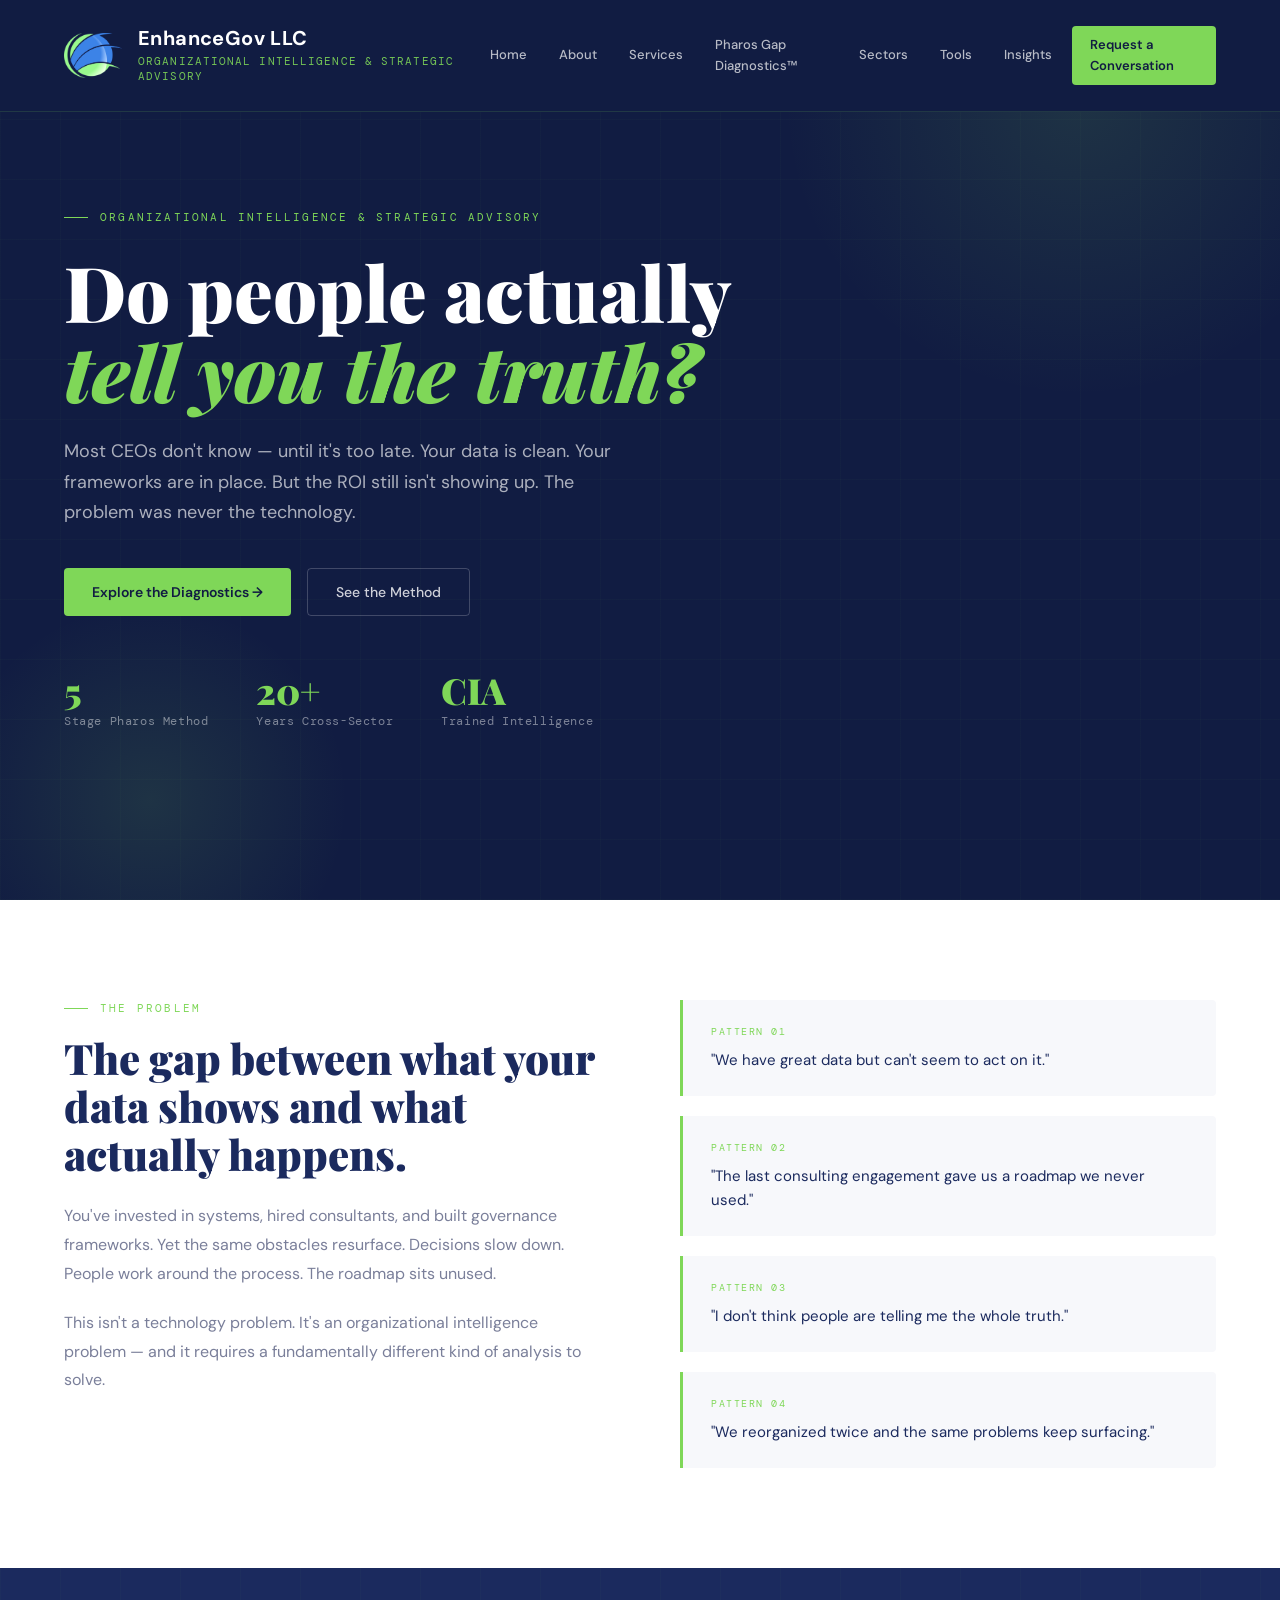
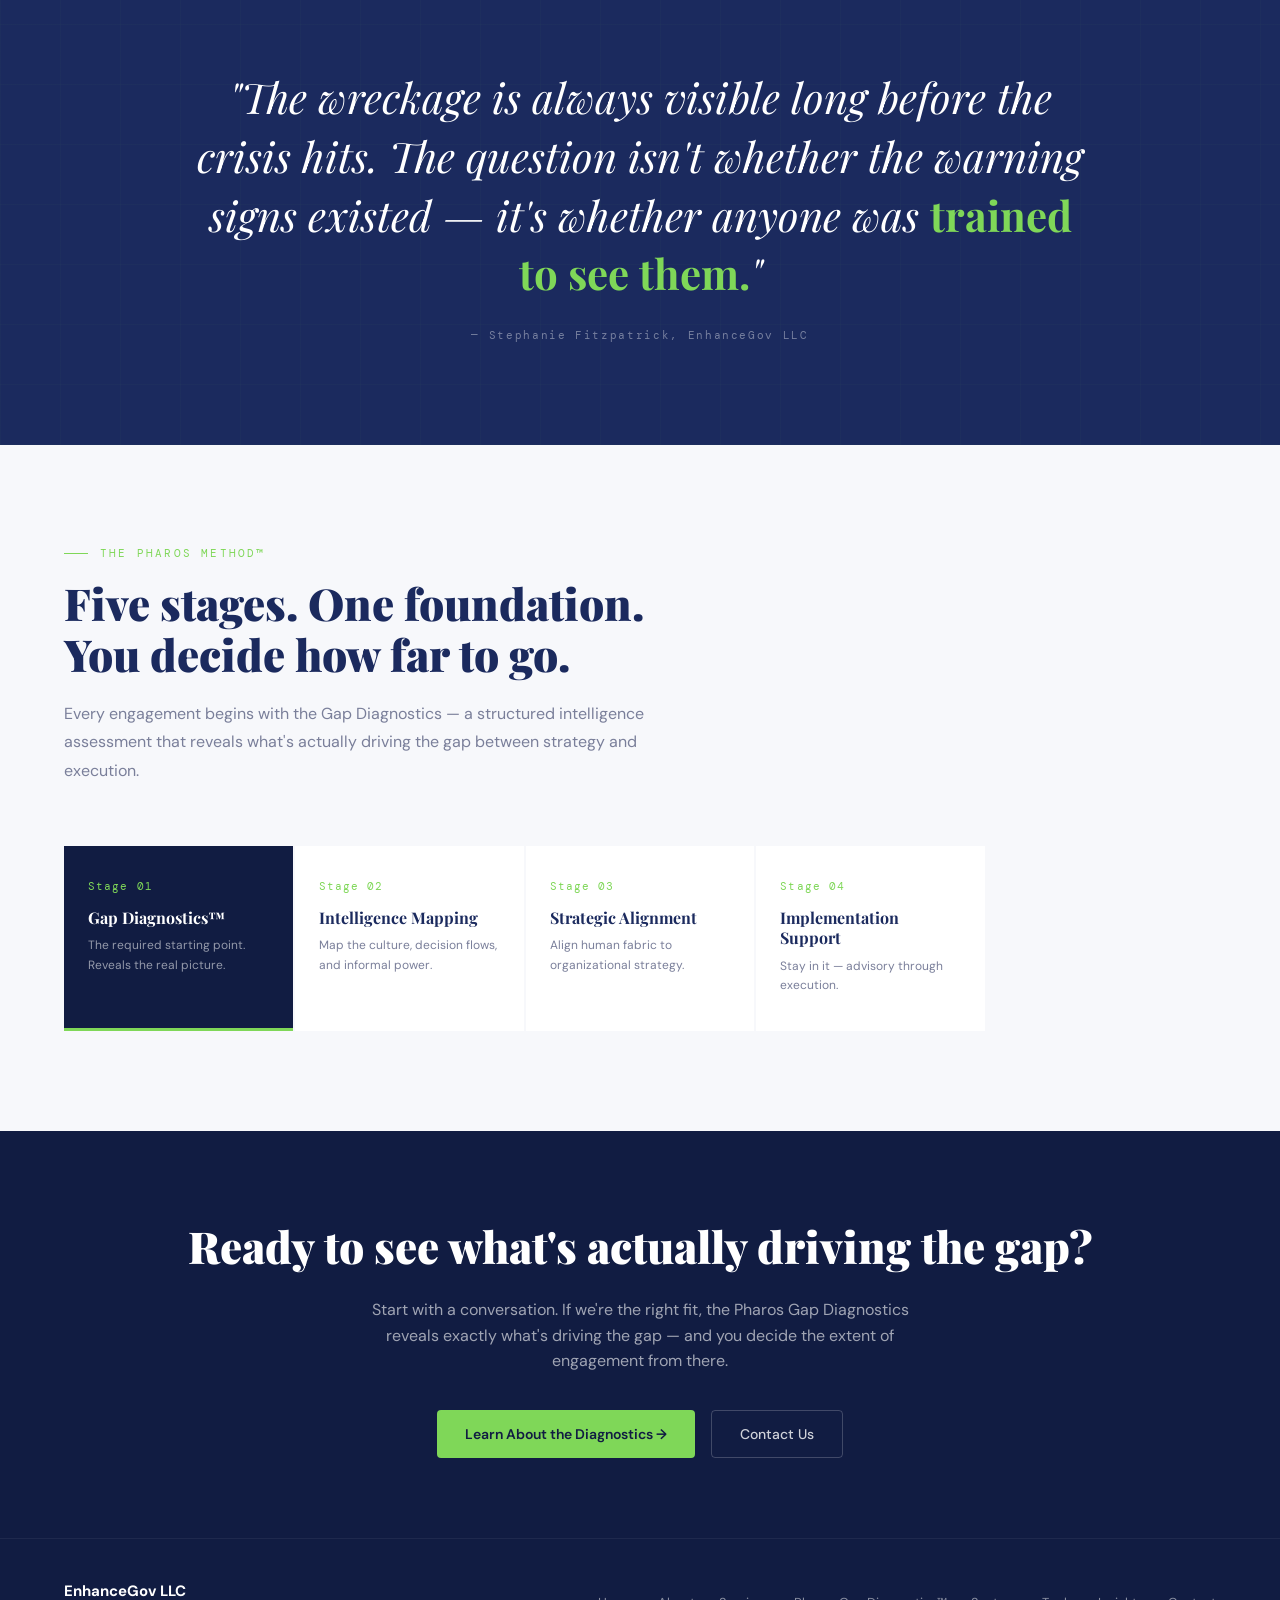
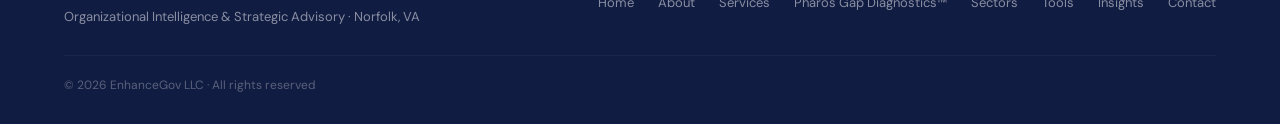
==== commit 3ebbccbf: "Update print statement from 'Hello' to 'Goodbye'" ====
--- a/index.html
+++ b/index.html
@@ -174,6 +174,309 @@
   .reveal.visible { opacity: 1; transform: translateY(0); }
 
   /* ══════════════════════════════════════════
+     HOME
+  ═══════════════════════════════════════════ */
+  .hero {
+    background: var(--navy-dark);
+    min-height: 100vh; display: flex; align-items: center;
+    padding: 120px 5% 80px; position: relative; overflow: hidden;
+  }
+  .hero-content { position: relative; z-index: 2; max-width: 700px; }
+  .hero h1 {
+    font-family: var(--font-display);
+    font-size: clamp(44px, 6vw, 78px);
+    font-weight: 900; color: var(--white);
+    line-height: 1.05; margin-bottom: 24px;
+  }
+  .hero h1 em { color: var(--green); font-style: italic; }
+  .hero-sub { font-size: 18px; color: rgba(255,255,255,0.65); line-height: 1.7; margin-bottom: 40px; max-width: 580px; }
+  .hero-actions { display: flex; gap: 16px; flex-wrap: wrap; margin-bottom: 56px; }
+  .hero-stat-row { display: flex; gap: 48px; flex-wrap: wrap; }
+  .hero-stat { }
+  .hero-stat-num { font-family: var(--font-display); font-size: 36px; font-weight: 900; color: var(--green); line-height: 1; }
+  .hero-stat-label { font-size: 12px; color: rgba(255,255,255,0.45); letter-spacing: 0.05em; margin-top: 4px; font-family: var(--font-mono); }
+
+  .problem-section { padding: 100px 5%; background: var(--white); }
+  .problem-grid { display: grid; grid-template-columns: 1fr 1fr; gap: 80px; align-items: start; }
+  .problem-left h2 {
+    font-family: var(--font-display); font-size: clamp(28px, 3.5vw, 42px);
+    font-weight: 900; color: var(--navy); line-height: 1.15; margin-bottom: 24px;
+  }
+  .problem-left p { font-size: 16px; color: var(--gray-500); line-height: 1.8; margin-bottom: 20px; }
+  .problem-right { display: flex; flex-direction: column; gap: 20px; }
+  .problem-card {
+    background: var(--off-white); border-left: 3px solid var(--green);
+    padding: 24px 28px; border-radius: 0 var(--radius) var(--radius) 0;
+  }
+  .problem-card-label { font-family: var(--font-mono); font-size: 10px; letter-spacing: 0.15em; text-transform: uppercase; color: var(--green); margin-bottom: 8px; }
+  .problem-card p { font-size: 15px; color: var(--navy); line-height: 1.6; }
+
+  .manifesto-section {
+    background: var(--navy); padding: 100px 5%; text-align: center;
+    position: relative; overflow: hidden;
+  }
+  .manifesto-quote {
+    font-family: var(--font-display);
+    font-size: clamp(22px, 3.5vw, 42px);
+    font-style: italic; font-weight: 400;
+    color: var(--white); line-height: 1.4;
+    max-width: 900px; margin: 0 auto 24px;
+    position: relative; z-index: 1;
+  }
+  .manifesto-quote em { color: var(--green); font-style: normal; font-weight: 700; }
+  .manifesto-attr { font-family: var(--font-mono); font-size: 11px; letter-spacing: 0.15em; color: rgba(255,255,255,0.4); position: relative; z-index: 1; }
+
+  .method-preview { padding: 100px 5%; background: var(--off-white); }
+  .method-preview-header { max-width: 600px; margin-bottom: 60px; }
+  .method-preview-header p { font-size: 16px; color: var(--gray-500); line-height: 1.8; }
+  .method-steps { display: grid; grid-template-columns: repeat(5, 1fr); gap: 2px; }
+  .method-step {
+    background: var(--white); padding: 32px 24px;
+    border-bottom: 3px solid transparent;
+    transition: var(--transition); cursor: pointer;
+  }
+  .method-step:hover { border-bottom-color: var(--green); transform: translateY(-4px); box-shadow: 0 8px 24px rgba(27,42,94,0.1); }
+  .method-step.diag-step { border-bottom-color: var(--green); background: var(--navy-dark); }
+  .method-step-num { font-family: var(--font-mono); font-size: 11px; color: var(--green); letter-spacing: 0.1em; margin-bottom: 12px; }
+  .method-step-name { font-family: var(--font-display); font-size: 16px; font-weight: 700; color: var(--navy); line-height: 1.3; margin-bottom: 8px; }
+  .method-step.diag-step .method-step-name { color: var(--white); }
+  .method-step-desc { font-size: 12px; color: var(--gray-500); line-height: 1.6; }
+  .method-step.diag-step .method-step-desc { color: rgba(255,255,255,0.55); }
+
+  /* ══════════════════════════════════════════
+     ABOUT
+  ═══════════════════════════════════════════ */
+  .about-hero {
+    background: var(--navy-dark); padding: 120px 5% 80px;
+    min-height: 60vh; display: flex; align-items: flex-end;
+    position: relative; overflow: hidden;
+  }
+  .about-hero-content { position: relative; z-index: 2; max-width: 700px; }
+  .about-hero h1 {
+    font-family: var(--font-display);
+    font-size: clamp(40px, 5.5vw, 66px);
+    font-weight: 900; color: var(--white); line-height: 1.1; margin-bottom: 20px;
+  }
+  .about-hero h1 em { color: var(--green); font-style: italic; }
+  .about-hero p { font-size: 17px; color: rgba(255,255,255,0.6); line-height: 1.7; max-width: 580px; }
+  .bio-section { background: var(--white); padding: 100px 5%; }
+  .bio-grid { display: grid; grid-template-columns: 1fr 320px; gap: 80px; align-items: start; }
+  .bio-body p { font-size: 16px; color: var(--gray-500); line-height: 1.9; margin-bottom: 20px; }
+  .bio-body p strong { color: var(--navy); }
+  .bio-pull {
+    border-left: 3px solid var(--green);
+    padding: 24px 28px; margin: 40px 0;
+    background: var(--off-white);
+  }
+  .bio-pull p {
+    font-family: var(--font-display); font-size: 20px;
+    font-style: italic; color: var(--navy); line-height: 1.5; margin: 0;
+  }
+  .bio-sidebar { position: sticky; top: 90px; }
+  .sidebar-card {
+    background: var(--navy-dark); border-radius: 8px;
+    padding: 36px; margin-bottom: 24px;
+  }
+  .sidebar-card-title { font-family: var(--font-mono); font-size: 10px; letter-spacing: 0.2em; text-transform: uppercase; color: var(--green); margin-bottom: 24px; }
+  .credential-list { display: flex; flex-direction: column; gap: 16px; }
+  .credential-item { display: flex; gap: 12px; align-items: flex-start; }
+  .credential-dot { width: 6px; height: 6px; background: var(--green); border-radius: 50%; margin-top: 6px; flex-shrink: 0; }
+  .credential-text { font-size: 13px; color: rgba(255,255,255,0.75); line-height: 1.5; }
+  .credential-text strong { display: block; color: var(--white); font-size: 14px; margin-bottom: 2px; }
+  .values-section { padding: 100px 5%; background: var(--off-white); }
+  .values-grid { display: grid; grid-template-columns: repeat(3, 1fr); gap: 24px; margin-top: 48px; }
+  .value-card { background: var(--white); padding: 36px 32px; border-radius: 8px; box-shadow: 0 2px 12px rgba(27,42,94,0.06); }
+  .value-num { font-family: var(--font-mono); font-size: 28px; font-weight: 500; color: var(--gray-300); margin-bottom: 16px; }
+  .value-title { font-family: var(--font-display); font-size: 22px; font-weight: 700; color: var(--navy); margin-bottom: 12px; }
+  .value-desc { font-size: 14px; color: var(--gray-500); line-height: 1.8; }
+
+  /* ══════════════════════════════════════════
+     SERVICES
+  ═══════════════════════════════════════════ */
+  .services-hero {
+    background: var(--navy-dark); padding: 120px 5% 80px;
+    min-height: 60vh; display: flex; align-items: flex-end;
+    position: relative; overflow: hidden;
+  }
+  .services-hero-content { position: relative; z-index: 2; max-width: 700px; }
+  .services-hero h1 {
+    font-family: var(--font-display);
+    font-size: clamp(36px, 5vw, 60px);
+    font-weight: 900; color: var(--white); line-height: 1.1; margin-bottom: 20px;
+  }
+  .services-hero h1 em { color: var(--green); font-style: italic; }
+  .services-hero p { font-size: 17px; color: rgba(255,255,255,0.6); line-height: 1.7; }
+  .pharos-section { padding: 100px 5%; background: var(--white); }
+  .pharos-section-header { max-width: 640px; margin-bottom: 64px; }
+  .pharos-section-header p { font-size: 16px; color: var(--gray-500); line-height: 1.8; }
+  .pharos-steps { display: flex; flex-direction: column; gap: 2px; }
+  .pharos-step {
+    display: grid; grid-template-columns: 80px 1fr;
+    background: var(--off-white); transition: var(--transition);
+  }
+  .pharos-step:hover { background: var(--gray-100); }
+  .pharos-step.featured { background: var(--navy-dark); }
+  .pharos-step-num {
+    display: flex; align-items: center; justify-content: center;
+    font-family: var(--font-mono); font-size: 13px; font-weight: 500;
+    color: var(--green); border-right: 1px solid rgba(127,215,88,0.15);
+  }
+  .pharos-step-body { padding: 36px 40px; }
+  .pharos-step-tag { font-family: var(--font-mono); font-size: 10px; letter-spacing: 0.15em; text-transform: uppercase; color: var(--green); margin-bottom: 12px; }
+  .pharos-step-name { font-family: var(--font-display); font-size: 24px; font-weight: 700; color: var(--navy); margin-bottom: 12px; }
+  .pharos-step.featured .pharos-step-name { color: var(--white); }
+  .pharos-step-desc { font-size: 15px; color: var(--gray-500); line-height: 1.8; max-width: 640px; }
+  .pharos-step.featured .pharos-step-desc { color: rgba(255,255,255,0.6); }
+  .pharos-note {
+    margin-top: 48px; padding: 28px 32px;
+    background: var(--off-white); border-left: 3px solid var(--green);
+    border-radius: 0 var(--radius) var(--radius) 0;
+    font-size: 15px; color: var(--navy); line-height: 1.7;
+  }
+  .pharos-note strong { color: var(--navy); }
+  .engagement-grid {
+    display: grid; grid-template-columns: repeat(2, 1fr);
+    gap: 24px; margin-bottom: 40px;
+  }
+  .engagement-card {
+    background: var(--off-white); padding: 36px 32px;
+    border-radius: 8px; border-top: 3px solid var(--green);
+  }
+  .engagement-card-num { font-family: var(--font-mono); font-size: 11px; letter-spacing: 0.15em; color: var(--green); margin-bottom: 12px; }
+  .engagement-card-title { font-family: var(--font-display); font-size: 20px; font-weight: 700; color: var(--navy); margin-bottom: 12px; }
+  .engagement-card-desc { font-size: 14px; color: var(--gray-500); line-height: 1.8; }
+  .pricing-cta-note {
+    display: flex; align-items: flex-start; gap: 20px;
+    background: var(--navy-dark); padding: 32px 36px; border-radius: 8px;
+    color: var(--white);
+  }
+  .pricing-note-icon { font-size: 24px; flex-shrink: 0; margin-top: 2px; }
+  .pricing-cta-note strong { display: block; font-size: 16px; color: var(--white); margin-bottom: 8px; }
+  .pricing-cta-note p { font-size: 14px; color: rgba(255,255,255,0.65); line-height: 1.7; margin: 0; }
+
+  /* ══════════════════════════════════════════
+     PHAROS DIAGNOSTICS LANDING PAGE
+  ═══════════════════════════════════════════ */
+  .diag-hero {
+    background: var(--navy-dark); padding: 120px 5% 80px;
+    min-height: 70vh; display: flex; align-items: center;
+    position: relative; overflow: hidden;
+  }
+  .diag-hero-content { position: relative; z-index: 2; max-width: 760px; }
+  .diag-hero h1 {
+    font-family: var(--font-display);
+    font-size: clamp(40px, 5.5vw, 68px);
+    font-weight: 900; color: var(--white); line-height: 1.05; margin-bottom: 24px;
+  }
+  .diag-hero h1 em { color: var(--green); font-style: italic; }
+  .diag-hero p { font-size: 18px; color: rgba(255,255,255,0.65); line-height: 1.7; margin-bottom: 36px; max-width: 600px; }
+  .diag-coming-soon-badge {
+    display: inline-flex; align-items: center; gap: 10px;
+    background: rgba(127,215,88,0.12); border: 1px solid rgba(127,215,88,0.35);
+    border-radius: 40px; padding: 10px 22px; margin-bottom: 36px;
+  }
+  .diag-coming-soon-badge .badge-dot {
+    width: 8px; height: 8px; background: var(--green);
+    border-radius: 50%; animation: pulse 2s infinite;
+  }
+  @keyframes pulse {
+    0%, 100% { opacity: 1; transform: scale(1); }
+    50% { opacity: 0.5; transform: scale(0.85); }
+  }
+  .diag-coming-soon-badge span {
+    font-family: var(--font-mono); font-size: 11px;
+    letter-spacing: 0.15em; text-transform: uppercase; color: var(--green);
+  }
+  .diag-what-section { padding: 100px 5%; background: var(--white); }
+  .diag-what-grid { display: grid; grid-template-columns: 1fr 1fr; gap: 80px; align-items: start; }
+  .diag-what-left h2 {
+    font-family: var(--font-display); font-size: clamp(28px, 3.5vw, 42px);
+    font-weight: 900; color: var(--navy); line-height: 1.15; margin-bottom: 24px;
+  }
+  .diag-what-left p { font-size: 16px; color: var(--gray-500); line-height: 1.85; margin-bottom: 20px; }
+  .diag-what-right { display: flex; flex-direction: column; gap: 20px; }
+  .diag-reveal-card {
+    background: var(--off-white); padding: 28px 32px;
+    border-radius: 6px;
+    border-left: 3px solid var(--green);
+  }
+  .diag-reveal-card-num { font-family: var(--font-mono); font-size: 10px; letter-spacing: 0.15em; color: var(--green); margin-bottom: 8px; }
+  .diag-reveal-card-title { font-family: var(--font-display); font-size: 17px; font-weight: 700; color: var(--navy); margin-bottom: 8px; }
+  .diag-reveal-card p { font-size: 14px; color: var(--gray-500); line-height: 1.7; margin: 0; }
+  .diag-process-section { padding: 100px 5%; background: var(--off-white); }
+  .diag-process-header { max-width: 580px; margin-bottom: 60px; }
+  .diag-process-header p { font-size: 16px; color: var(--gray-500); line-height: 1.8; }
+  .diag-process-steps { display: grid; grid-template-columns: repeat(3, 1fr); gap: 2px; }
+  .diag-process-step { background: var(--white); padding: 40px 32px; position: relative; }
+  .diag-process-step-num {
+    font-family: var(--font-mono); font-size: 11px;
+    letter-spacing: 0.15em; color: var(--green); margin-bottom: 20px;
+  }
+  .diag-process-step-name {
+    font-family: var(--font-display); font-size: 20px;
+    font-weight: 700; color: var(--navy); margin-bottom: 12px;
+  }
+  .diag-process-step p { font-size: 14px; color: var(--gray-500); line-height: 1.7; }
+  .diag-cta-section {
+    background: var(--navy); padding: 100px 5%;
+    display: grid; grid-template-columns: 1fr 1.1fr;
+    gap: 80px; align-items: center;
+    position: relative; overflow: hidden;
+  }
+  .diag-cta-left h2 {
+    font-family: var(--font-display); font-size: clamp(28px, 3.5vw, 42px);
+    font-weight: 900; color: var(--white); line-height: 1.2; margin-bottom: 20px;
+  }
+  .diag-cta-left h2 em { color: var(--green); font-style: italic; }
+  .diag-cta-left p { font-size: 16px; color: rgba(255,255,255,0.6); line-height: 1.8; margin-bottom: 32px; }
+  .diag-online-note {
+    display: inline-flex; align-items: center; gap: 10px;
+    background: rgba(127,215,88,0.1); border: 1px solid rgba(127,215,88,0.25);
+    border-radius: 4px; padding: 14px 20px; margin-bottom: 32px;
+  }
+  .diag-online-note-icon { font-size: 18px; }
+  .diag-online-note-text { font-size: 13px; color: rgba(255,255,255,0.8); line-height: 1.5; }
+  .diag-online-note-text strong { display: block; color: var(--green); font-size: 12px; font-family: var(--font-mono); letter-spacing: 0.1em; text-transform: uppercase; margin-bottom: 2px; }
+  .diag-contact-form {
+    background: var(--white); padding: 48px;
+    border-radius: 8px;
+    box-shadow: 0 8px 40px rgba(0,0,0,0.25);
+  }
+  .diag-contact-form h3 {
+    font-family: var(--font-display); font-size: 24px;
+    font-weight: 700; color: var(--navy); margin-bottom: 8px;
+  }
+  .diag-contact-form-sub { font-size: 14px; color: var(--gray-500); margin-bottom: 32px; line-height: 1.6; }
+  .form-group { margin-bottom: 22px; }
+  .form-group label {
+    display: block; font-size: 11px; font-weight: 600;
+    letter-spacing: 0.1em; text-transform: uppercase;
+    color: var(--navy); margin-bottom: 8px;
+  }
+  .form-group input, .form-group textarea, .form-group select {
+    width: 100%; padding: 13px 16px;
+    background: var(--off-white); border: 1px solid var(--gray-300);
+    border-radius: var(--radius); font-family: var(--font-body);
+    font-size: 14px; color: var(--navy);
+    transition: var(--transition); outline: none;
+  }
+  .form-group input:focus, .form-group textarea:focus, .form-group select:focus {
+    border-color: var(--navy); background: var(--white);
+    box-shadow: 0 0 0 3px rgba(27,42,94,0.08);
+  }
+  .form-group textarea { resize: vertical; min-height: 100px; }
+  .form-row { display: grid; grid-template-columns: 1fr 1fr; gap: 16px; }
+  .form-submit {
+    width: 100%; padding: 16px;
+    background: var(--navy-dark); color: var(--white);
+    font-family: var(--font-body); font-size: 15px; font-weight: 600;
+    border: none; border-radius: var(--radius); cursor: pointer;
+    transition: var(--transition); margin-top: 8px;
+  }
+  .form-submit:hover { background: var(--navy-mid); transform: translateY(-1px); }
+  .form-note { font-size: 12px; color: var(--gray-500); margin-top: 16px; text-align: center; line-height: 1.6; }
+
+  /* ══════════════════════════════════════════
      INSIGHTS
   ═══════════════════════════════════════════ */
   .insights-hero {
@@ -251,115 +554,2633 @@
     transition: var(--transition); text-decoration: none;
   }
   .btn-article-featured:hover { background: var(--navy); color: var(--white); border-color: var(--navy); }
-
+  .mailing-list-section { padding: 0 0 80px; }
+  .mailing-list-inner {
+    display: grid; grid-template-columns: 1fr 1fr; gap: 0;
+    background: var(--navy-dark); border-radius: 8px; overflow: hidden;
+    margin: 0 5%;
+  }
+  .mailing-list-left { padding: 64px 56px; }
+  .mailing-list-left h2 {
+    font-family: var(--font-display); font-size: clamp(24px, 3vw, 36px);
+    font-weight: 900; color: var(--white); line-height: 1.2; margin-bottom: 16px;
+  }
+  .mailing-list-left p { font-size: 15px; color: rgba(255,255,255,0.6); line-height: 1.8; margin-bottom: 28px; }
+  .mailing-list-topics { list-style: none; display: flex; flex-direction: column; gap: 12px; }
+  .mailing-list-topics li {
+    font-size: 13px; color: rgba(255,255,255,0.5); font-style: italic;
+    font-family: var(--font-display); padding-left: 20px; position: relative;
+    line-height: 1.5;
+  }
+  .mailing-list-topics li::before { content: '—'; position: absolute; left: 0; color: var(--green); font-style: normal; }
+  .mailing-list-form {
+    background: var(--white); padding: 64px 56px;
+  }
+  .mailing-list-form h3 {
+    font-family: var(--font-display); font-size: 26px;
+    font-weight: 700; color: var(--navy); margin-bottom: 8px;
+  }
+  .mailing-form-sub { font-size: 14px; color: var(--gray-500); margin-bottom: 32px; line-height: 1.6; }
+
+  /* ══════════════════════════════════════════
+     CONTACT
+  ═══════════════════════════════════════════ */
+  .contact-hero {
+    background: var(--navy-dark); padding: 120px 5% 80px;
+    min-height: 50vh; display: flex; align-items: flex-end;
+    position: relative; overflow: hidden;
+  }
+  .contact-hero-content { position: relative; z-index: 2; max-width: 640px; }
+  .contact-hero h1 {
+    font-family: var(--font-display);
+    font-size: clamp(36px, 5vw, 54px);
+    font-weight: 900; color: var(--white); line-height: 1.1; margin-bottom: 20px;
+  }
+  .contact-hero h1 em { color: var(--green); font-style: italic; }
+  .contact-hero p { font-size: 16px; color: rgba(255,255,255,0.6); line-height: 1.7; }
+  .contact-section { background: var(--off-white); padding: 100px 5%; }
+  .contact-grid { display: grid; grid-template-columns: 1fr 1.2fr; gap: 80px; align-items: start; }
+  .contact-info h3 { font-family: var(--font-display); font-size: 28px; font-weight: 700; color: var(--navy); margin-bottom: 20px; }
+  .contact-info p { font-size: 16px; line-height: 1.8; color: var(--gray-500); margin-bottom: 32px; }
+  .contact-signs { display: flex; flex-direction: column; gap: 14px; margin-bottom: 40px; }
+  .contact-sign {
+    background: var(--white); padding: 18px 20px;
+    border-radius: 6px; border-left: 2px solid var(--navy);
+    box-shadow: 0 2px 8px rgba(27,42,94,0.05);
+  }
+  .contact-sign-text { font-family: var(--font-display); font-size: 14px; font-style: italic; color: var(--navy); line-height: 1.5; }
+  .contact-form {
+    background: var(--white); padding: 48px;
+    border-radius: 8px; box-shadow: 0 4px 24px rgba(27,42,94,0.08);
+  }
+  .contact-form h3 { font-family: var(--font-display); font-size: 24px; font-weight: 700; color: var(--navy); margin-bottom: 8px; }
+  .contact-form-sub { font-size: 14px; color: var(--gray-500); margin-bottom: 36px; line-height: 1.6; }
+
+  /* ── RESPONSIVE ──────────────────────────── */
   @media (max-width: 960px) {
+    .problem-grid, .bio-grid, .contact-grid, .diag-what-grid, .diag-cta-section { grid-template-columns: 1fr; gap: 48px; }
+    .bio-sidebar { position: static; }
+    .values-grid { grid-template-columns: 1fr 1fr; }
+    .method-steps { grid-template-columns: 1fr 1fr; }
     .featured-article { grid-template-columns: 1fr; }
     .featured-article-visual { min-height: 220px; }
-    .article-cards { grid-template-columns: 1fr 1fr; }
+    .engagement-grid { grid-template-columns: 1fr; }
+    .mailing-list-inner { grid-template-columns: 1fr; }
+    .mailing-list-left, .mailing-list-form { padding: 48px 40px; }
+    .diag-process-steps { grid-template-columns: 1fr; }
   }
   @media (max-width: 640px) {
-    .article-cards { grid-template-columns: 1fr; }
-  }
+    .values-grid { grid-template-columns: 1fr; }
+    .nav-links a:not(.nav-cta) { display: none; }
+    .hero-stat-row { gap: 28px; }
+    .form-row { grid-template-columns: 1fr; }
+    .method-steps { grid-template-columns: 1fr; }
+    .diag-contact-form { padding: 32px 24px; }
+    .contact-form { padding: 32px 24px; }
+  }
+  /* ══════════════════════════════════════════
+     PLATFORM
+  ═══════════════════════════════════════════ */
+  .platform-hero {
+    background: var(--navy-dark); padding: 120px 5% 80px;
+    min-height: 70vh; display: flex; align-items: center;
+    position: relative; overflow: hidden;
+  }
+  .platform-hero-content { position: relative; z-index: 2; max-width: 760px; }
+  .platform-hero h1 {
+    font-family: var(--font-display);
+    font-size: clamp(42px, 5.5vw, 70px);
+    font-weight: 900; color: var(--white); line-height: 1.05; margin-bottom: 24px;
+  }
+  .platform-hero h1 em { color: var(--green); font-style: italic; }
+  .platform-hero p { font-size: 18px; color: rgba(255,255,255,0.65); line-height: 1.75; margin-bottom: 40px; max-width: 620px; }
+  .platform-hero-stats {
+    display: flex; gap: 48px; flex-wrap: wrap;
+    padding-top: 40px; border-top: 1px solid rgba(127,215,88,0.2);
+  }
+  .platform-hero-stat-num { font-family: var(--font-display); font-size: 38px; font-weight: 900; color: var(--green); line-height: 1; }
+  .platform-hero-stat-label { font-size: 12px; color: rgba(255,255,255,0.45); letter-spacing: 0.06em; margin-top: 6px; font-family: var(--font-mono); }
+
+  .platform-why { padding: 100px 5%; background: var(--white); }
+  .platform-why-grid { display: grid; grid-template-columns: 1fr 1fr; gap: 80px; align-items: start; }
+  .platform-why-left h2 {
+    font-family: var(--font-display); font-size: clamp(28px, 3.5vw, 44px);
+    font-weight: 900; color: var(--navy); line-height: 1.15; margin-bottom: 24px;
+  }
+  .platform-why-left h2 em { color: var(--green); font-style: italic; }
+  .platform-why-left p { font-size: 16px; color: var(--gray-500); line-height: 1.85; margin-bottom: 20px; }
+  .platform-why-pull {
+    border-left: 3px solid var(--green); padding: 24px 28px;
+    background: var(--off-white); margin: 36px 0;
+  }
+  .platform-why-pull p { font-family: var(--font-display); font-size: 20px; font-style: italic; color: var(--navy); line-height: 1.5; margin: 0; }
+  .platform-why-right { display: flex; flex-direction: column; gap: 20px; }
+  .platform-diff-card {
+    background: var(--off-white); padding: 28px 32px;
+    border-radius: 6px; border-left: 3px solid var(--green);
+  }
+  .platform-diff-label { font-family: var(--font-mono); font-size: 10px; letter-spacing: 0.15em; text-transform: uppercase; color: var(--green); margin-bottom: 8px; }
+  .platform-diff-title { font-family: var(--font-display); font-size: 18px; font-weight: 700; color: var(--navy); margin-bottom: 8px; }
+  .platform-diff-card p { font-size: 14px; color: var(--gray-500); line-height: 1.7; margin: 0; }
+
+  .platform-tiers { padding: 100px 5%; background: var(--navy-dark); position: relative; overflow: hidden; }
+  .platform-tiers-header { max-width: 640px; margin-bottom: 64px; position: relative; z-index: 1; }
+  .platform-tiers-header h2 {
+    font-family: var(--font-display); font-size: clamp(28px, 4vw, 46px);
+    font-weight: 900; color: var(--white); line-height: 1.15; margin-bottom: 20px;
+  }
+  .platform-tiers-header h2 em { color: var(--green); font-style: italic; }
+  .platform-tiers-header p { font-size: 16px; color: rgba(255,255,255,0.55); line-height: 1.8; }
+  .tier-cards { display: grid; grid-template-columns: repeat(3, 1fr); gap: 2px; position: relative; z-index: 1; }
+  .tier-card {
+    background: rgba(255,255,255,0.04); padding: 48px 36px;
+    border-top: 3px solid transparent; transition: var(--transition);
+    display: flex; flex-direction: column;
+  }
+  .tier-card:hover { background: rgba(255,255,255,0.07); }
+  .tier-card.featured { background: rgba(127,215,88,0.08); border-top-color: var(--green); }
+  .tier-badge {
+    display: inline-block; font-family: var(--font-mono); font-size: 10px;
+    letter-spacing: 0.15em; text-transform: uppercase;
+    background: var(--green); color: var(--navy-dark);
+    padding: 4px 10px; border-radius: 2px; margin-bottom: 20px;
+    font-weight: 600; align-self: flex-start;
+  }
+  .tier-name { font-family: var(--font-display); font-size: 26px; font-weight: 900; color: var(--white); margin-bottom: 8px; }
+  .tier-size { font-family: var(--font-mono); font-size: 11px; letter-spacing: 0.1em; color: rgba(255,255,255,0.4); text-transform: uppercase; margin-bottom: 28px; }
+  .tier-price { margin-bottom: 32px; }
+  .tier-price-amount { font-family: var(--font-display); font-size: 42px; font-weight: 900; color: var(--green); line-height: 1; }
+  .tier-price-unit { font-size: 13px; color: rgba(255,255,255,0.45); font-family: var(--font-mono); margin-top: 4px; }
+  .tier-divider { height: 1px; background: rgba(255,255,255,0.08); margin-bottom: 32px; }
+  .tier-includes { font-family: var(--font-mono); font-size: 10px; letter-spacing: 0.15em; text-transform: uppercase; color: rgba(255,255,255,0.4); margin-bottom: 20px; }
+  .tier-features { display: flex; flex-direction: column; gap: 12px; flex: 1; }
+  .tier-feature { display: flex; align-items: flex-start; gap: 12px; font-size: 14px; color: rgba(255,255,255,0.7); line-height: 1.5; }
+  .tier-feature-dot { width: 6px; height: 6px; background: var(--green); border-radius: 50%; margin-top: 6px; flex-shrink: 0; }
+  .tier-cta { margin-top: 36px; }
+  .tier-cta button {
+    width: 100%; padding: 14px;
+    background: transparent; color: var(--white);
+    font-family: var(--font-body); font-size: 14px; font-weight: 600;
+    border: 1px solid rgba(255,255,255,0.2); border-radius: var(--radius);
+    cursor: pointer; transition: var(--transition);
+  }
+  .tier-cta button:hover { background: rgba(255,255,255,0.08); border-color: rgba(255,255,255,0.4); }
+  .tier-card.featured .tier-cta button {
+    background: var(--green); color: var(--navy-dark);
+    border-color: var(--green); font-weight: 700;
+  }
+  .tier-card.featured .tier-cta button:hover { background: var(--green-dim); }
+  .tier-footnote {
+    font-size: 13px; color: rgba(255,255,255,0.35); margin-top: 32px;
+    font-style: italic; position: relative; z-index: 1;
+    text-align: center; max-width: 640px; margin-left: auto; margin-right: auto;
+  }
+
+  .platform-roi { padding: 100px 5%; background: var(--off-white); }
+  .platform-roi-header { max-width: 600px; margin-bottom: 64px; }
+  .platform-roi-header p { font-size: 16px; color: var(--gray-500); line-height: 1.8; }
+  .roi-steps { display: grid; grid-template-columns: repeat(4, 1fr); gap: 2px; }
+  .roi-step { background: var(--white); padding: 36px 28px; position: relative; }
+  .roi-step-arrow {
+    position: absolute; right: -12px; top: 50%; transform: translateY(-50%);
+    width: 24px; height: 24px; background: var(--green); border-radius: 50%;
+    display: flex; align-items: center; justify-content: center;
+    font-size: 11px; color: var(--navy-dark); font-weight: 900; z-index: 2;
+  }
+  .roi-step:last-child .roi-step-arrow { display: none; }
+  .roi-step-num { font-family: var(--font-mono); font-size: 10px; letter-spacing: 0.15em; color: var(--green); margin-bottom: 16px; }
+  .roi-step-name { font-family: var(--font-display); font-size: 18px; font-weight: 700; color: var(--navy); margin-bottom: 10px; }
+  .roi-step p { font-size: 13px; color: var(--gray-500); line-height: 1.7; }
+
+  .platform-bundle {
+    padding: 80px 5%; background: var(--white);
+    border-top: 1px solid var(--gray-100);
+  }
+  .platform-bundle-inner {
+    background: var(--navy-dark); border-radius: 8px;
+    padding: 56px 64px; display: grid;
+    grid-template-columns: 1fr 1fr; gap: 80px; align-items: center;
+    position: relative; overflow: hidden;
+  }
+  .platform-bundle-inner::before {
+    content: '';
+    position: absolute; inset: 0;
+    background: repeating-linear-gradient(45deg, rgba(127,215,88,0.02) 0px, rgba(127,215,88,0.02) 1px, transparent 1px, transparent 16px);
+  }
+  .platform-bundle-left { position: relative; z-index: 1; }
+  .platform-bundle-left h2 {
+    font-family: var(--font-display); font-size: clamp(24px, 3vw, 38px);
+    font-weight: 900; color: var(--white); line-height: 1.2; margin-bottom: 16px;
+  }
+  .platform-bundle-left h2 em { color: var(--green); font-style: italic; }
+  .platform-bundle-left p { font-size: 15px; color: rgba(255,255,255,0.6); line-height: 1.8; margin-bottom: 8px; }
+  .platform-bundle-right { position: relative; z-index: 1; display: flex; flex-direction: column; gap: 16px; }
+  .bundle-item {
+    display: flex; gap: 16px; align-items: flex-start;
+    background: rgba(255,255,255,0.05); padding: 20px 24px; border-radius: 6px;
+  }
+  .bundle-item-icon { font-size: 20px; flex-shrink: 0; }
+  .bundle-item-text strong { display: block; color: var(--white); font-size: 14px; margin-bottom: 4px; }
+  .bundle-item-text p { font-size: 13px; color: rgba(255,255,255,0.55); line-height: 1.6; margin: 0; }
+
+  @media (max-width: 960px) {
+    .platform-why-grid, .platform-bundle-inner { grid-template-columns: 1fr; gap: 48px; }
+    .tier-cards { grid-template-columns: 1fr; }
+    .roi-steps { grid-template-columns: 1fr 1fr; }
+    .platform-bundle-inner { padding: 48px 32px; }
+  }
+  @media (max-width: 640px) {
+    .roi-steps { grid-template-columns: 1fr; }
+    .platform-hero-stats { gap: 32px; }
+  }
+
+
+  /* ══════════════════════════════════════════
+     SECTORS
+  ═══════════════════════════════════════════ */
+  .sectors-hero {
+    background: var(--navy-dark); padding: 120px 5% 80px;
+    min-height: 55vh; display: flex; align-items: center;
+    position: relative; overflow: hidden;
+  }
+  .sectors-hero-content { position: relative; z-index: 2; max-width: 700px; }
+  .sectors-hero h1 {
+    font-family: var(--font-display);
+    font-size: clamp(40px, 5vw, 62px);
+    font-weight: 900; color: var(--white); line-height: 1.1; margin-bottom: 20px;
+  }
+  .sectors-hero h1 em { color: var(--green); font-style: italic; }
+  .sectors-hero p { font-size: 17px; color: rgba(255,255,255,0.6); line-height: 1.75; max-width: 580px; }
+
+  /* Sector tab bar */
+  .sector-nav-bar {
+    background: var(--navy);
+    padding: 0 5%;
+    display: flex;
+    gap: 0;
+    border-bottom: 1px solid rgba(127,215,88,0.15);
+    overflow-x: auto;
+    scrollbar-width: none;
+    position: sticky; top: 112px; z-index: 90;
+  }
+  .sector-nav-bar::-webkit-scrollbar { display: none; }
+  .sector-tab {
+    font-family: var(--font-body); font-size: 13px; font-weight: 500;
+    letter-spacing: 0.05em; text-transform: uppercase;
+    color: rgba(255,255,255,0.5);
+    background: transparent; border: none;
+    padding: 18px 24px;
+    cursor: pointer; transition: var(--transition);
+    border-bottom: 3px solid transparent;
+    white-space: nowrap; flex-shrink: 0;
+  }
+  .sector-tab:hover { color: rgba(255,255,255,0.85); }
+  .sector-tab.active {
+    color: var(--green);
+    border-bottom-color: var(--green);
+  }
+
+  /* Sector article panels */
+  .sector-article { display: none; }
+  .sector-article.active { display: block; }
+
+  /* Article hero inside sector */
+  .sector-article-hero {
+    background: var(--navy);
+    padding: 80px 5% 64px;
+    position: relative; overflow: hidden;
+  }
+  .sector-article-hero::after {
+    content: ''; position: absolute; bottom: 0; left: 0; right: 0;
+    height: 3px; background: var(--green);
+  }
+  .sector-article-hero-inner { max-width: 760px; }
+  .sector-article-eyebrow {
+    font-family: var(--font-mono); font-size: 11px;
+    letter-spacing: 0.2em; text-transform: uppercase;
+    color: var(--green); margin-bottom: 20px;
+    display: flex; align-items: center; gap: 12px;
+  }
+  .sector-article-eyebrow::before { content:''; width:24px; height:1px; background:var(--green); }
+  .sector-article-hero h1 {
+    font-family: var(--font-display);
+    font-size: clamp(28px, 4vw, 48px);
+    font-weight: 900; color: var(--white); line-height: 1.12; margin-bottom: 20px;
+  }
+  .sector-article-hero h1 em { color: var(--green); font-style: italic; }
+  .sector-article-deck {
+    font-size: 17px; color: rgba(255,255,255,0.6);
+    line-height: 1.7; max-width: 600px; margin-bottom: 28px;
+  }
+  .sector-article-byline {
+    font-family: var(--font-mono); font-size: 11px;
+    letter-spacing: 0.08em; color: rgba(255,255,255,0.35);
+    display: flex; align-items: center; gap: 12px; flex-wrap: wrap;
+  }
+  .sector-article-byline strong { color: rgba(255,255,255,0.7); }
+
+  /* Article body */
+  .sector-article-body {
+    max-width: 740px; margin: 0 auto;
+    padding: 56px 5% 48px;
+  }
+  .sector-article-body p {
+    font-family: Georgia, var(--font-display), serif;
+    font-size: 1.05rem; line-height: 1.85;
+    color: #2C3157; margin-bottom: 1.5rem;
+  }
+  .sector-article-body h2 {
+    font-family: var(--font-display);
+    font-size: clamp(20px, 2.5vw, 26px);
+    font-weight: 700; color: var(--navy);
+    margin: 3rem 0 1.25rem; line-height: 1.3;
+  }
+  .sector-article-body h2::before {
+    content: ''; display: block; width: 36px; height: 3px;
+    background: var(--green); margin-bottom: 12px; border-radius: 2px;
+  }
+  .sector-ornament {
+    text-align: center; color: var(--green);
+    font-size: 1rem; letter-spacing: 0.6em;
+    margin: 2.5rem 0; opacity: 0.5;
+  }
+  .sector-pull-quote {
+    margin: 2.5rem 0;
+    padding: 1.5rem 2rem;
+    border-left: 4px solid var(--green);
+    background: rgba(27,42,94,0.04);
+    border-radius: 0 6px 6px 0;
+  }
+  .sector-pull-quote p {
+    font-family: var(--font-display) !important;
+    font-size: 1.15rem !important; font-style: italic;
+    color: var(--navy) !important;
+    margin-bottom: 0 !important; line-height: 1.55;
+  }
+  .sector-illustration {
+    margin: 2.5rem 0;
+    background: var(--off-white);
+    border-radius: 8px; overflow: hidden;
+    border: 1px solid rgba(27,42,94,0.08);
+  }
+  .sector-illustration svg { display: block; width: 100%; }
+  .sector-illustration figcaption {
+    font-family: var(--font-mono); font-size: 11px;
+    color: var(--gray-500); text-align: center;
+    padding: 10px 24px 14px;
+    border-top: 1px solid rgba(27,42,94,0.08);
+    letter-spacing: 0.03em;
+  }
+
+  /* FAQ inside sectors */
+  .sector-faq {
+    background: var(--off-white);
+    padding: 64px 5%;
+    border-top: 1px solid rgba(27,42,94,0.06);
+  }
+  .sector-faq-inner { max-width: 740px; margin: 0 auto; }
+  .sector-faq h2 {
+    font-family: var(--font-display); font-size: 26px;
+    font-weight: 700; color: var(--navy); margin-bottom: 6px;
+  }
+  .sector-faq-intro {
+    font-family: var(--font-mono); font-size: 11px;
+    letter-spacing: 0.1em; color: var(--gray-500); margin-bottom: 32px;
+  }
+  .sector-faq-item {
+    border-bottom: 1px solid rgba(27,42,94,0.08);
+    padding: 22px 0;
+  }
+  .sector-faq-item:last-child { border-bottom: none; }
+  .sector-faq-q {
+    font-family: var(--font-body); font-size: 15px;
+    font-weight: 600; color: var(--navy); margin-bottom: 10px; line-height: 1.4;
+  }
+  .sector-faq-a {
+    font-family: var(--font-body); font-size: 14px;
+    color: var(--gray-500); line-height: 1.75;
+  }
+
+  /* Sector CTA */
+  .sector-cta {
+    background: var(--navy-dark); padding: 80px 5%;
+    text-align: center; position: relative; overflow: hidden;
+  }
+  .sector-cta::before {
+    content: ''; position: absolute; inset: 0;
+    background: radial-gradient(ellipse at center, rgba(127,215,88,0.05) 0%, transparent 65%);
+  }
+  .sector-cta h2 {
+    font-family: var(--font-display);
+    font-size: clamp(24px, 3.5vw, 38px);
+    font-weight: 900; color: var(--white);
+    margin-bottom: 14px; max-width: 560px; margin-left:auto; margin-right:auto;
+    line-height: 1.25; position: relative; z-index: 1;
+  }
+  .sector-cta p {
+    font-size: 16px; color: rgba(255,255,255,0.55);
+    max-width: 460px; margin: 0 auto 36px; line-height: 1.7;
+    position: relative; z-index: 1;
+  }
+  .sector-cta-actions { position: relative; z-index: 1; display: flex; justify-content:center; gap:16px; flex-wrap:wrap; }
+
+  @media (max-width: 960px) {
+    .sector-article-body { padding: 48px 5% 40px; }
+  }
+  @media (max-width: 640px) {
+    .sector-tab { padding: 16px 18px; font-size: 12px; }
+    .sector-article-hero { padding: 60px 5% 48px; }
+    .sector-pull-quote { margin: 2rem 0; }
+  }
+
+
+  /* ══════════════════════════════════════════
+     TOOLS
+  ═══════════════════════════════════════════ */
+  .tools-hero {
+    background: var(--navy-dark); padding: 120px 5% 80px;
+    min-height: 50vh; display: flex; align-items: center;
+    position: relative; overflow: hidden;
+  }
+  .tools-hero-content { position: relative; z-index: 2; max-width: 680px; }
+  .tools-hero h1 {
+    font-family: var(--font-display);
+    font-size: clamp(38px, 5vw, 58px);
+    font-weight: 900; color: var(--white); line-height: 1.1; margin-bottom: 20px;
+  }
+  .tools-hero h1 em { color: var(--green); font-style: italic; }
+  .tools-hero p { font-size: 17px; color: rgba(255,255,255,0.6); line-height: 1.75; max-width: 560px; }
+
+  .tools-grid-section { padding: 80px 5%; background: var(--off-white); }
+  .tools-grid-header { max-width: 600px; margin-bottom: 56px; }
+  .tools-grid-header h2 {
+    font-family: var(--font-display); font-size: clamp(26px, 3vw, 36px);
+    font-weight: 700; color: var(--navy); margin-bottom: 12px;
+  }
+  .tools-grid-header p { font-size: 16px; color: var(--gray-500); line-height: 1.75; }
+
+  .tools-grid {
+    display: grid; grid-template-columns: repeat(2, 1fr);
+    gap: 32px;
+  }
+  .tool-card {
+    background: var(--white); border-radius: 10px;
+    overflow: hidden;
+    box-shadow: 0 4px 24px rgba(27,42,94,0.08);
+    transition: var(--transition);
+    display: flex; flex-direction: column;
+  }
+  .tool-card:hover { transform: translateY(-4px); box-shadow: 0 12px 40px rgba(27,42,94,0.14); }
+
+  .tool-card-visual {
+    background: var(--navy); padding: 48px 40px;
+    display: flex; align-items: center; justify-content: center;
+    min-height: 200px; position: relative; overflow: hidden;
+  }
+  .tool-card-visual::before {
+    content: ''; position: absolute; inset: 0;
+    background: radial-gradient(ellipse at 30% 50%, rgba(127,215,88,0.1) 0%, transparent 65%);
+  }
+  .tool-card-visual-icon {
+    font-size: 56px; position: relative; z-index: 1;
+    filter: drop-shadow(0 4px 12px rgba(0,0,0,0.3));
+  }
+  .tool-card-visual-label {
+    position: absolute; bottom: 16px; right: 20px; z-index: 1;
+    font-family: var(--font-mono); font-size: 10px;
+    letter-spacing: 0.15em; text-transform: uppercase;
+    color: rgba(127,215,88,0.5);
+  }
+  .tool-card-body { padding: 36px 36px 32px; flex: 1; display: flex; flex-direction: column; }
+
+  .tool-card-status {
+    display: inline-flex; align-items: center; gap: 8px;
+    background: rgba(127,215,88,0.1); border: 1px solid rgba(127,215,88,0.3);
+    border-radius: 40px; padding: 6px 14px; margin-bottom: 20px;
+    align-self: flex-start;
+  }
+  .tool-card-status-dot {
+    width: 7px; height: 7px; border-radius: 50%;
+    background: var(--green); animation: pulse 2s infinite;
+  }
+  .tool-card-status span {
+    font-family: var(--font-mono); font-size: 10px;
+    letter-spacing: 0.15em; text-transform: uppercase; color: var(--green);
+  }
+
+  .tool-card-title {
+    font-family: var(--font-display); font-size: 24px;
+    font-weight: 700; color: var(--navy); margin-bottom: 12px; line-height: 1.2;
+  }
+  .tool-card-desc {
+    font-size: 15px; color: var(--gray-500); line-height: 1.75;
+    margin-bottom: 24px; flex: 1;
+  }
+  .tool-card-features {
+    display: flex; flex-direction: column; gap: 8px; margin-bottom: 28px;
+  }
+  .tool-card-feature {
+    display: flex; align-items: flex-start; gap: 10px;
+    font-size: 13px; color: var(--gray-700); line-height: 1.5;
+  }
+  .tool-card-feature::before {
+    content: ''; width: 6px; height: 6px; border-radius: 50%;
+    background: var(--green); flex-shrink: 0; margin-top: 5px;
+  }
+  .tool-card-link-area {
+    padding: 16px 20px;
+    background: var(--off-white); border-radius: 6px;
+    border: 1px dashed var(--gray-300);
+    display: flex; align-items: center; gap: 12px;
+  }
+  .tool-card-link-area .link-icon { font-size: 18px; }
+  .tool-card-link-text {
+    font-family: var(--font-mono); font-size: 11px;
+    color: var(--gray-500); letter-spacing: 0.06em; line-height: 1.5;
+  }
+  .tool-card-link-text strong { color: var(--navy); display: block; font-size: 12px; margin-bottom: 2px; }
+
+  .tools-coming-banner {
+    background: var(--navy); padding: 56px 5%;
+    text-align: center; position: relative; overflow: hidden;
+  }
+  .tools-coming-banner::before {
+    content: ''; position: absolute; inset: 0;
+    background: radial-gradient(ellipse at center, rgba(127,215,88,0.06) 0%, transparent 65%);
+  }
+  .tools-coming-banner h2 {
+    font-family: var(--font-display); font-size: clamp(22px, 3vw, 32px);
+    font-weight: 700; color: var(--white); margin-bottom: 12px;
+    position: relative; z-index: 1;
+  }
+  .tools-coming-banner p {
+    font-size: 16px; color: rgba(255,255,255,0.5);
+    max-width: 480px; margin: 0 auto; line-height: 1.7;
+    position: relative; z-index: 1;
+  }
+
+  @media (max-width: 960px) {
+    .tools-grid { grid-template-columns: 1fr; }
+  }
+  @media (max-width: 640px) {
+    .tool-card-body { padding: 28px 24px 24px; }
+    .tool-card-visual { padding: 40px 28px; min-height: 160px; }
+  }
+
+
+  /* ══════════════════════════════════════════
+     INSIGHTS — PUBLISHED ARTICLES
+  ═══════════════════════════════════════════ */
+  .insights-articles-section {
+    padding: 0 5% 80px;
+    background: var(--off-white);
+  }
+  .insights-articles-header {
+    display: flex; align-items: flex-end;
+    justify-content: space-between; flex-wrap: wrap;
+    gap: 16px; padding: 56px 0 32px;
+    border-top: 1px solid rgba(27,42,94,0.08);
+  }
+  .insights-articles-header h3 {
+    font-family: var(--font-display); font-size: 26px;
+    font-weight: 700; color: var(--navy); margin-top: 8px;
+  }
+  .insights-github-note {
+    font-family: var(--font-mono); font-size: 11px;
+    letter-spacing: 0.06em; color: var(--gray-500);
+  }
+  .insights-github-note code {
+    background: var(--gray-100); color: var(--navy);
+    padding: 2px 6px; border-radius: 3px; font-size: 10px;
+  }
+  .articles-empty-state {
+    padding: 48px 40px; text-align: center;
+    background: var(--white); border-radius: 8px;
+    border: 1px dashed var(--gray-300); display: none;
+  }
+  .articles-empty-state p {
+    font-family: var(--font-mono); font-size: 12px;
+    letter-spacing: 0.06em; color: var(--gray-500); line-height: 1.7;
+  }
+  .articles-loading {
+    padding: 40px; text-align: center;
+    font-family: var(--font-mono); font-size: 11px;
+    letter-spacing: 0.1em; color: var(--gray-500); display: none;
+  }
+  #dynamic-articles-grid { display: grid; grid-template-columns: repeat(3,1fr); gap: 24px; }
+  .dyn-article-card {
+    background: var(--white); border-radius: 8px;
+    overflow: hidden; box-shadow: 0 2px 12px rgba(27,42,94,0.06);
+    transition: var(--transition); display: flex; flex-direction: column;
+  }
+  .dyn-article-card:hover { transform: translateY(-4px); box-shadow: 0 8px 28px rgba(27,42,94,0.12); }
+  .dyn-article-card-header {
+    background: var(--navy); padding: 32px 28px 20px;
+    min-height: 130px; display: flex; flex-direction: column;
+    justify-content: space-between; position: relative;
+  }
+  .dyn-article-card-header.source-linkedin { background: var(--navy-mid); }
+  .dyn-article-card-header.source-other    { background: var(--navy-dark); }
+  .dyn-article-source-badge {
+    font-family: var(--font-mono); font-size: 9px;
+    letter-spacing: 0.18em; text-transform: uppercase;
+    color: rgba(127,215,88,0.75);
+  }
+  .dyn-article-source-mark {
+    font-family: var(--font-display); font-size: 38px; font-weight: 900;
+    color: rgba(255,255,255,0.08); line-height: 1; align-self: flex-end;
+  }
+  .dyn-article-card-body { padding: 24px 28px; flex: 1; }
+  .dyn-article-card-title {
+    font-family: var(--font-display); font-size: 17px;
+    font-weight: 700; color: var(--navy); line-height: 1.35; margin-bottom: 10px;
+  }
+  .dyn-article-card-excerpt { font-size: 13px; color: var(--gray-500); line-height: 1.6; }
+  .dyn-article-card-footer {
+    padding: 0 28px 24px;
+    display: flex; align-items: center; justify-content: space-between;
+    gap: 12px; flex-wrap: wrap;
+  }
+  .dyn-article-card-meta {
+    font-family: var(--font-mono); font-size: 10px;
+    letter-spacing: 0.06em; color: var(--gray-500);
+  }
+  .btn-read-article {
+    font-size: 12px; font-weight: 600; font-family: var(--font-mono);
+    letter-spacing: 0.1em; text-transform: uppercase;
+    color: var(--navy); cursor: pointer; border: none;
+    background: none; padding: 0; transition: var(--transition);
+    text-decoration: none; display: inline-block;
+  }
+  .btn-read-article:hover { color: var(--green); }
+  @media (max-width: 960px) { #dynamic-articles-grid { grid-template-columns: repeat(2,1fr); } }
+  @media (max-width: 640px) { #dynamic-articles-grid { grid-template-columns: 1fr; } }
+
 </style>
 </head>
 <body>
 
-<!-- INSIGHTS PAGE -->
-<div id="insights-page" class="page active">
+<!-- ── NAVIGATION ──────────────────────────── -->
+<nav id="main-nav">
+  <div class="nav-brand" onclick="showPage('home')">
+    <img src="[data-uri]" alt="EnhanceGov Logo" style="width:58px;height:48px;object-fit:contain;mix-blend-mode:screen;filter:brightness(1.15);">
+    <div class="nav-brand-text">
+      <span class="nav-brand-name">EnhanceGov LLC</span>
+      <span class="nav-brand-sub">Organizational Intelligence &amp; Strategic Advisory</span>
+    </div>
+  </div>
+  <div class="nav-links">
+    <a onclick="showPage('home')" data-page="home">Home</a>
+    <a onclick="showPage('about')" data-page="about">About</a>
+    <a onclick="showPage('services')" data-page="services">Services</a>
+    <a onclick="showPage('diagnostics')" data-page="diagnostics">Pharos Gap Diagnostics&#8482;</a>
+    <a onclick="showPage('sectors')" data-page="sectors">Sectors</a>
+    <a onclick="showPage('tools')" data-page="tools">Tools</a>
+    <a onclick="showPage('insights')" data-page="insights">Insights</a>
+    <a onclick="showPage('contact')" class="nav-cta">Request a Conversation</a>
+  </div>
+</nav>
+
+<!-- ════════════════════════════════════════════
+     PAGE: HOME
+═══════════════════════════════════════════════ -->
+<div id="page-home" class="page active">
+
+  <section class="hero">
+    <div class="hero-bg-circle hero-bg-circle-1"></div>
+    <div class="hero-bg-circle hero-bg-circle-2"></div>
+    <div class="hero-grid-overlay"></div>
+    <div class="hero-content">
+      <div class="hero-eyebrow">Organizational Intelligence & Strategic Advisory</div>
+      <h1>Do people actually <em>tell you the truth?</em></h1>
+      <p class="hero-sub">Most CEOs don't know — until it's too late. Your data is clean. Your frameworks are in place. But the ROI still isn't showing up. The problem was never the technology.</p>
+      <div class="hero-actions">
+        <button class="btn-primary" onclick="showPage('diagnostics')">Explore the Diagnostics →</button>
+        <button class="btn-secondary" onclick="showPage('services')">See the Method</button>
+      </div>
+      <div class="hero-stat-row">
+        <div class="hero-stat"><div class="hero-stat-num">5</div><div class="hero-stat-label">Stage Pharos Method</div></div>
+        <div class="hero-stat"><div class="hero-stat-num">20+</div><div class="hero-stat-label">Years Cross-Sector</div></div>
+        <div class="hero-stat"><div class="hero-stat-num">CIA</div><div class="hero-stat-label">Trained Intelligence</div></div>
+      </div>
+    </div>
+  </section>
+
+  <section class="problem-section">
+    <div class="problem-grid">
+      <div class="problem-left reveal">
+        <div class="section-eyebrow">The Problem</div>
+        <h2>The gap between what your data shows and what actually happens.</h2>
+        <p>You've invested in systems, hired consultants, and built governance frameworks. Yet the same obstacles resurface. Decisions slow down. People work around the process. The roadmap sits unused.</p>
+        <p>This isn't a technology problem. It's an organizational intelligence problem — and it requires a fundamentally different kind of analysis to solve.</p>
+      </div>
+      <div class="problem-right reveal">
+        <div class="problem-card">
+          <div class="problem-card-label">Pattern 01</div>
+          <p>"We have great data but can't seem to act on it."</p>
+        </div>
+        <div class="problem-card">
+          <div class="problem-card-label">Pattern 02</div>
+          <p>"The last consulting engagement gave us a roadmap we never used."</p>
+        </div>
+        <div class="problem-card">
+          <div class="problem-card-label">Pattern 03</div>
+          <p>"I don't think people are telling me the whole truth."</p>
+        </div>
+        <div class="problem-card">
+          <div class="problem-card-label">Pattern 04</div>
+          <p>"We reorganized twice and the same problems keep surfacing."</p>
+        </div>
+      </div>
+    </div>
+  </section>
+
+  <section class="manifesto-section">
+    <div class="hero-grid-overlay"></div>
+    <p class="manifesto-quote reveal">"The wreckage is always visible long before the crisis hits. The question isn't whether the warning signs existed — it's whether anyone was <em>trained to see them.</em>"</p>
+    <p class="manifesto-attr reveal">— Stephanie Fitzpatrick, EnhanceGov LLC</p>
+  </section>
+
+  <section class="method-preview">
+    <div class="method-preview-header reveal">
+      <div class="section-eyebrow">The Pharos Method™</div>
+      <h2 class="section-title">Five stages. One foundation. You decide how far to go.</h2>
+      <p>Every engagement begins with the Gap Diagnostics — a structured intelligence assessment that reveals what's actually driving the gap between strategy and execution.</p>
+    </div>
+    <div class="method-steps">
+      <div class="method-step diag-step reveal" onclick="showPage('diagnostics')">
+        <div class="method-step-num">Stage 01</div>
+        <div class="method-step-name">Gap Diagnostics™</div>
+        <div class="method-step-desc">The required starting point. Reveals the real picture.</div>
+      </div>
+      <div class="method-step reveal" onclick="showPage('services')">
+        <div class="method-step-num">Stage 02</div>
+        <div class="method-step-name">Intelligence Mapping</div>
+        <div class="method-step-desc">Map the culture, decision flows, and informal power.</div>
+      </div>
+      <div class="method-step reveal" onclick="showPage('services')">
+        <div class="method-step-num">Stage 03</div>
+        <div class="method-step-name">Strategic Alignment</div>
+        <div class="method-step-desc">Align human fabric to organizational strategy.</div>
+      </div>
+      <div class="method-step reveal" onclick="showPage('services')">
+        <div class="method-step-num">Stage 04</div>
+        <div class="method-step-name">Implementation Support</div>
+        <div class="method-step-desc">Stay in it — advisory through execution.</div>
+      </div>
+      <div class="method-step reveal" onclick="showPage('services')">
+        <div class="method-step-num">Stage 05</div>
+        <div class="method-step-name">Sustained Intelligence</div>
+        <div class="method-step-desc">Ongoing intelligence to stay ahead of the next gap.</div>
+      </div>
+    </div>
+  </section>
+
+  <div class="cta-section">
+    <h2>Ready to see what's actually driving the gap?</h2>
+    <p>Start with a conversation. If we're the right fit, the Pharos Gap Diagnostics reveals exactly what's driving the gap — and you decide the extent of engagement from there.</p>
+    <div class="cta-actions">
+      <button class="btn-primary" onclick="showPage('diagnostics')">Learn About the Diagnostics →</button>
+      <button class="btn-secondary" onclick="showPage('contact')">Contact Us</button>
+    </div>
+  </div>
+
+  <footer>
+    <div class="footer-inner">
+      <div class="footer-brand"><strong>EnhanceGov LLC</strong>Organizational Intelligence & Strategic Advisory · Norfolk, VA</div>
+      <div class="footer-links">
+        <a onclick="showPage('home')">Home</a>
+        <a onclick="showPage('about')">About</a>
+        <a onclick="showPage('services')">Services</a>
+        <a onclick="showPage('diagnostics')">Pharos Gap Diagnostics&#8482;</a>
+        <a onclick="showPage('sectors')">Sectors</a>
+        <a onclick="showPage('tools')">Tools</a>
+        <a onclick="showPage('insights')">Insights</a>
+        <a onclick="showPage('contact')">Contact</a>
+      </div>
+    </div>
+    <div class="footer-copy">© 2026 EnhanceGov LLC · All rights reserved</div>
+  </footer>
+</div>
+
+<!-- ════════════════════════════════════════════
+     PAGE: ABOUT
+═══════════════════════════════════════════════ -->
+<div id="page-about" class="page">
+  <div class="about-hero">
+    <div class="hero-grid-overlay"></div>
+    <div class="hero-bg-circle hero-bg-circle-1"></div>
+    <div class="about-hero-content">
+      <div class="hero-eyebrow">About Stephanie Fitzpatrick</div>
+      <h1>Intelligence trained. <em>Organizationally applied.</em></h1>
+      <p>From CIA analyst to organizational intelligence advisor — a career built on seeing what others miss, and saying what others won't.</p>
+    </div>
+  </div>
+
+  <section class="bio-section">
+    <div class="bio-grid">
+      <div class="bio-body reveal">
+        <div class="section-eyebrow">The Story</div>
+        <p>I started my career where asking the wrong question could cost lives. As a CIA analyst, I was trained not just to find information — but to evaluate it through the lens of the target, to identify what wasn't being said, and to carry uncomfortable findings upward regardless of what leadership wanted to hear.</p>
+        <p>That discipline doesn't leave you. It shapes how you see every organization you walk into.</p>
+        <div class="bio-pull">
+          <p>"The skill isn't in collecting data. It's in recognizing the pattern beneath the data — and having the courage to name it."</p>
+        </div>
+        <p>Over the next two decades, I applied that same analytical framework across environments most people treat as entirely separate: federal agencies, energy companies, enterprise healthcare systems. In every case, the surface problem was different. The underlying dynamic was nearly identical: <strong>a gap between what the organization said it was doing and what was actually happening at the human level.</strong></p>
+        <p>That pattern — the gap between official narrative and organizational reality — is where I work. It's what the Pharos Method was built to address. And it's why clients who've spent years trying to solve the same problem often describe our work together as the first time anyone helped them see it clearly.</p>
+        <p>EnhanceGov exists because most advisory firms evaluate organizations from the outside in. I evaluate them from the inside out — beginning with the human fabric, the decision culture, and the informal power structures that governance documentation never captures.</p>
+      </div>
+      <div class="bio-sidebar reveal">
+        <div class="sidebar-card">
+          <div class="sidebar-card-title">Background & Credentials</div>
+          <div class="credential-list">
+            <div class="credential-item">
+              <div class="credential-dot"></div>
+              <div class="credential-text"><strong>CIA Intelligence Analyst</strong>Organizational & behavioral intelligence</div>
+            </div>
+            <div class="credential-item">
+              <div class="credential-dot"></div>
+              <div class="credential-text"><strong>Enterprise Healthcare</strong>Data governance & implementation advisory</div>
+            </div>
+            <div class="credential-item">
+              <div class="credential-dot"></div>
+              <div class="credential-text"><strong>Federal Sector</strong>Multi-agency strategic advisory</div>
+            </div>
+            <div class="credential-item">
+              <div class="credential-dot"></div>
+              <div class="credential-text"><strong>Energy Sector</strong>Organizational restructuring & alignment</div>
+            </div>
+            <div class="credential-item">
+              <div class="credential-dot"></div>
+              <div class="credential-text"><strong>SaaS Companies</strong>Customer Success</div>
+            </div>
+            <div class="credential-item">
+              <div class="credential-dot"></div>
+              <div class="credential-text"><strong>MA International Relations</strong>St. Mary's University</div>
+            </div>
+            <div class="credential-item">
+              <div class="credential-dot"></div>
+              <div class="credential-text"><strong>Digital MBA</strong>CTO Academy</div>
+            </div>
+          </div>
+        </div>
+      </div>
+    </div>
+  </section>
+
+  <section class="values-section">
+    <div class="section-eyebrow">Core Values</div>
+    <h2 class="section-title">What I bring to every engagement</h2>
+    <div class="values-grid">
+      <div class="value-card reveal">
+        <div class="value-num">01</div>
+        <div class="value-title">Honesty</div>
+        <p class="value-desc">I will tell you what I see — including what others haven't said out loud. That's not a risk. That's the service.</p>
+      </div>
+      <div class="value-card reveal">
+        <div class="value-num">02</div>
+        <div class="value-title">Empathy</div>
+        <p class="value-desc">I evaluate from your point of view, not my own. The best intelligence starts with understanding what the other person is trying to accomplish.</p>
+      </div>
+      <div class="value-card reveal">
+        <div class="value-num">03</div>
+        <div class="value-title">Creativity</div>
+        <p class="value-desc">The same problem solved the same way produces the same result. I bring fresh eyes trained on different environments to every engagement.</p>
+      </div>
+    </div>
+  </section>
+
+  <div class="cta-section">
+    <h2>Ready to work together?</h2>
+    <p>Start with a conversation to see if we're the right fit — then let the Diagnostics tell us both what the organization actually needs.</p>
+    <div class="cta-actions">
+      <button class="btn-primary" onclick="showPage('contact')">Start the Conversation →</button>
+      <button class="btn-secondary" onclick="showPage('diagnostics')">Learn About the Diagnostics</button>
+    </div>
+  </div>
+
+  <footer>
+    <div class="footer-inner">
+      <div class="footer-brand"><strong>EnhanceGov LLC</strong>Organizational Intelligence & Strategic Advisory · Norfolk, VA</div>
+      <div class="footer-links">
+        <a onclick="showPage('home')">Home</a>
+        <a onclick="showPage('about')">About</a>
+        <a onclick="showPage('services')">Services</a>
+        <a onclick="showPage('diagnostics')">Pharos Gap Diagnostics&#8482;</a>
+        <a onclick="showPage('sectors')">Sectors</a>
+        <a onclick="showPage('tools')">Tools</a>
+        <a onclick="showPage('insights')">Insights</a>
+        <a onclick="showPage('contact')">Contact</a>
+      </div>
+    </div>
+    <div class="footer-copy">© 2026 EnhanceGov LLC · All rights reserved</div>
+  </footer>
+</div>
+
+<!-- ════════════════════════════════════════════
+     PAGE: SERVICES
+═══════════════════════════════════════════════ -->
+<div id="page-services" class="page">
+  <div class="services-hero">
+    <div class="hero-grid-overlay"></div>
+    <div class="hero-bg-circle hero-bg-circle-1"></div>
+    <div class="services-hero-content">
+      <div class="hero-eyebrow">The Pharos Method™</div>
+      <h1>Five stages. One foundation. <em>You decide how far to go.</em></h1>
+      <p>Every engagement begins with the Gap Diagnostics. What you discover there determines the direction.</p>
+    </div>
+  </div>
+
+  <section class="pharos-section">
+    <div class="pharos-section-header reveal">
+      <div class="section-eyebrow">The Method</div>
+      <h2 class="section-title">Built on intelligence tradecraft. Applied to organizations.</h2>
+      <p>The Pharos Method draws on CIA analytical discipline and two decades of cross-sector experience. Each stage builds on the last — and every engagement starts from the same place: understanding what's actually happening before prescribing what should change.</p>
+    </div>
+    <div class="pharos-steps">
+      <div class="pharos-step featured reveal">
+        <div class="pharos-step-num">01</div>
+        <div class="pharos-step-body">
+          <div class="pharos-step-tag">Required Starting Point</div>
+          <div class="pharos-step-name">Pharos Gap Diagnostics™</div>
+          <p class="pharos-step-desc">A structured intelligence assessment of your organization's decision culture, information flows, and execution gaps. We begin with a discovery conversation to determine fit — then conduct the Diagnostics as a paid engagement. The findings give you the clearest picture you've ever had of what's actually driving the gap, and together we determine what comes next.</p>
+          <div style="margin-top:20px;">
+            <button class="btn-primary" onclick="showPage('diagnostics')">Learn More About the Diagnostics →</button>
+          </div>
+        </div>
+      </div>
+      <div class="pharos-step reveal">
+        <div class="pharos-step-num">02</div>
+        <div class="pharos-step-body">
+          <div class="pharos-step-tag">Stage Two</div>
+          <div class="pharos-step-name">Intelligence Mapping</div>
+          <p class="pharos-step-desc">A deeper analysis of the informal structures: where decisions actually get made, who holds influence without authority, and what the organizational narrative obscures. This is where most advisory firms stop looking — and where most of the actual answers live.</p>
+        </div>
+      </div>
+      <div class="pharos-step reveal">
+        <div class="pharos-step-num">03</div>
+        <div class="pharos-step-body">
+          <div class="pharos-step-tag">Stage Three</div>
+          <div class="pharos-step-name">Strategic Alignment</div>
+          <p class="pharos-step-desc">Using the intelligence gathered in stages one and two, we build a concrete alignment strategy that connects leadership intent to organizational reality. Not a framework — a specific, actionable path that accounts for the culture as it actually exists.</p>
+        </div>
+      </div>
+      <div class="pharos-step reveal">
+        <div class="pharos-step-num">04</div>
+        <div class="pharos-step-body">
+          <div class="pharos-step-tag">Stage Four</div>
+          <div class="pharos-step-name">Implementation Support</div>
+          <p class="pharos-step-desc">Advisory presence through the execution phase — not just a roadmap delivered and abandoned. I stay in it with you, adjusting in real time as the organization responds, and making sure the strategy holds against the friction of day-to-day reality.</p>
+        </div>
+      </div>
+      <div class="pharos-step reveal">
+        <div class="pharos-step-num">05</div>
+        <div class="pharos-step-body">
+          <div class="pharos-step-tag">Stage Five</div>
+          <div class="pharos-step-name">Sustained Organizational Intelligence</div>
+          <p class="pharos-step-desc">Ongoing advisory to maintain organizational clarity as the environment changes. Leadership transitions, market shifts, and new strategic pressures all create new gaps. Sustained intelligence keeps you ahead of them.</p>
+        </div>
+      </div>
+    </div>
+    <div class="pharos-note reveal">
+      <strong>A note on how this works:</strong> You may discover that one stage is exactly what you need. You may want all five. The Diagnostic findings tell us together what makes sense. You always own the direction.
+    </div>
+
+    <div class="engagement-types reveal">
+      <div class="section-eyebrow" style="margin-top:64px;">Engagement Options</div>
+      <h2 class="section-title">Four ways to work with EnhanceGov.</h2>
+      <p style="font-size:16px;color:var(--gray-500);line-height:1.8;max-width:640px;margin-bottom:48px;">Every organization is different. We offer four engagement structures designed to meet you where you are — from an individual preview of the methodology to a full organizational partnership.</p>
+      <div class="engagement-grid">
+        <div class="engagement-card">
+          <div class="engagement-card-num">01</div>
+          <div class="engagement-card-title">Individual Diagnostic</div>
+          <p class="engagement-card-desc">A one-person assessment to experience the Pharos Gap Diagnostics methodology firsthand. Ideal for executives who want to understand the tool before bringing it to their organization.</p>
+        </div>
+        <div class="engagement-card">
+          <div class="engagement-card-num">02</div>
+          <div class="engagement-card-title">Full Company Diagnostic</div>
+          <p class="engagement-card-desc">An aggregated, organization-wide assessment that surfaces the real picture across teams, levels, and functions. The foundation for any full Pharos Method engagement.</p>
+        </div>
+        <div class="engagement-card">
+          <div class="engagement-card-num">03</div>
+          <div class="engagement-card-title">Full Engagement Retainer</div>
+          <p class="engagement-card-desc">A monthly retainer covering active advisory presence through Stages 2–5 of the Pharos Method. We stay in it with you — from intelligence mapping through sustained organizational alignment.</p>
+        </div>
+        <div class="engagement-card">
+          <div class="engagement-card-num">04</div>
+          <div class="engagement-card-title">Advisory Services Only</div>
+          <p class="engagement-card-desc">On-demand access to strategic advisory on an hourly basis. Best suited for former clients, targeted questions, or executives who need a trusted outside perspective without a full engagement.</p>
+        </div>
+      </div>
+      <div class="pricing-cta-note">
+        <span class="pricing-note-icon">📄</span>
+        <div>
+          <strong>Interested in pricing?</strong>
+          <p>We provide a detailed pricing sheet upon request. Every engagement is scoped to the organization — <a onclick="showPage('contact')" style="color:var(--green);cursor:pointer;font-weight:600;">contact us</a> to receive our pricing sheet and discuss which structure is right for you.</p>
+        </div>
+      </div>
+    </div>
+  </section>
+
+  <div class="cta-section">
+    <h2>Not sure where you are in the process?</h2>
+    <p>We start with a conversation to determine fit. If it's the right match, the Diagnostics gives you the clearest picture you've ever had of what's actually driving the gap — and you decide where to go from there.</p>
+    <div class="cta-actions">
+      <button class="btn-primary" onclick="showPage('contact')">Request a Conversation →</button>
+      <button class="btn-secondary" onclick="showPage('about')">About Stephanie</button>
+    </div>
+  </div>
+
+  <footer>
+    <div class="footer-inner">
+      <div class="footer-brand"><strong>EnhanceGov LLC</strong>Organizational Intelligence & Strategic Advisory · Norfolk, VA</div>
+      <div class="footer-links">
+        <a onclick="showPage('home')">Home</a>
+        <a onclick="showPage('about')">About</a>
+        <a onclick="showPage('services')">Services</a>
+        <a onclick="showPage('diagnostics')">Pharos Gap Diagnostics&#8482;</a>
+        <a onclick="showPage('sectors')">Sectors</a>
+        <a onclick="showPage('tools')">Tools</a>
+        <a onclick="showPage('insights')">Insights</a>
+        <a onclick="showPage('contact')">Contact</a>
+      </div>
+    </div>
+    <div class="footer-copy">© 2026 EnhanceGov LLC · All rights reserved</div>
+  </footer>
+</div>
+
+<!-- ════════════════════════════════════════════
+     PAGE: PHAROS GAP DIAGNOSTICS
+═══════════════════════════════════════════════ -->
+<div id="page-diagnostics" class="page">
+
+  <div class="diag-hero">
+    <div class="hero-grid-overlay"></div>
+    <div class="hero-bg-circle hero-bg-circle-1"></div>
+    <div class="hero-bg-circle hero-bg-circle-2"></div>
+    <div class="diag-hero-content">
+      <div class="diag-coming-soon-badge">
+        <div class="badge-dot"></div>
+        <span>Online Version Coming Soon</span>
+      </div>
+      <div class="hero-eyebrow">Pharos Gap Diagnostics&#8482;</div>
+      <h1>See your organization <em>as it actually is.</em></h1>
+      <p>The Pharos Gap Diagnostics&#8482; is a structured intelligence assessment that reveals the gap between your official narrative and organizational reality — and a licensed platform that keeps you informed continuously, so you can finally solve the right problem and prove you solved it.</p>
+      <div class="hero-actions">
+        <button class="btn-primary" onclick="showPage('contact')">Fill Out the Contact Form to Engage Now &rarr;</button>
+        <button class="btn-secondary" onclick="showPage('services')">View Full Pharos Method</button>
+      </div>
+    </div>
+  </div>
+
+  <section class="diag-what-section">
+    <div class="diag-what-grid">
+      <div class="diag-what-left reveal">
+        <div class="section-eyebrow">What It Is</div>
+        <h2>Not a survey. Not a framework. An intelligence assessment.</h2>
+        <p>Most organizational diagnostics ask people what they think. The Pharos Gap Diagnostics&#8482; is designed to surface what the organization actually shows — through behavioral patterns, decision flows, and the gaps between what leadership hears and what's actually happening on the ground.</p>
+        <p>It's the methodology developed from CIA tradecraft and applied to organizational life. The difference isn't just the questions. It's the discipline behind how we interpret the answers.</p>
+        <p>The online self-assessment is in development and coming soon. In the meantime, every Diagnostics engagement begins with a personal discovery conversation — because no two organizations have the same gap, and the assessment needs to be calibrated to yours.</p>
+      </div>
+      <div class="diag-what-right">
+        <div class="diag-reveal-card reveal">
+          <div class="diag-reveal-card-num">What We Uncover &middot; 01</div>
+          <div class="diag-reveal-card-title">The Real Decision Architecture</div>
+          <p>Who actually makes decisions in your organization — and whether that matches the org chart. Informal power structures that governance documentation never captures.</p>
+        </div>
+        <div class="diag-reveal-card reveal">
+          <div class="diag-reveal-card-num">What We Uncover &middot; 02</div>
+          <div class="diag-reveal-card-title">The Information Gap</div>
+          <p>Whether leadership is receiving accurate intelligence — or a filtered version shaped by what people think you want to hear.</p>
+        </div>
+        <div class="diag-reveal-card reveal">
+          <div class="diag-reveal-card-num">What We Uncover &middot; 03</div>
+          <div class="diag-reveal-card-title">The Execution Blockers</div>
+          <p>The specific cultural and human factors that are slowing implementation — named, located, and prioritized for action.</p>
+        </div>
+        <div class="diag-reveal-card reveal">
+          <div class="diag-reveal-card-num">What We Uncover &middot; 04</div>
+          <div class="diag-reveal-card-title">The Path Forward</div>
+          <p>A clear picture of where the organization is and what it needs — not a generic prescription, but a specific and honest assessment of your situation.</p>
+        </div>
+      </div>
+    </div>
+  </section>
+
+  <section class="diag-process-section">
+    <div class="diag-process-header reveal">
+      <div class="section-eyebrow">How It Works</div>
+      <h2 class="section-title">Three steps from inquiry to insight.</h2>
+      <p>Every Diagnostics engagement follows the same disciplined process — because getting to the truth requires the right conditions, not just the right questions.</p>
+    </div>
+    <div class="diag-process-steps">
+      <div class="diag-process-step reveal">
+        <div class="diag-process-step-num">Step 01 &mdash; Discovery</div>
+        <div class="diag-process-step-name">The Fit Conversation</div>
+        <p>We start with a conversation — not a sales call. The goal is to determine whether EnhanceGov is the right match for your organization's situation, and whether you're ready to hear what the Diagnostics will likely surface.</p>
+      </div>
+      <div class="diag-process-step reveal">
+        <div class="diag-process-step-num">Step 02 &mdash; Assessment</div>
+        <div class="diag-process-step-name">The Diagnostics Engagement</div>
+        <p>Conducted as a paid engagement, the Diagnostics combines structured interviews, behavioral observation, and document review. We evaluate the organization from the inside out — the way an intelligence analyst would, not a consultant.</p>
+      </div>
+      <div class="diag-process-step reveal">
+        <div class="diag-process-step-num">Step 03 &mdash; Findings</div>
+        <div class="diag-process-step-name">The Intelligence Brief</div>
+        <p>You receive a clear, direct findings brief: what we observed, what it means, and what we recommend. From there, you decide the extent of the engagement. The Pharos Method has four additional stages — you choose how far you want to go.</p>
+      </div>
+    </div>
+  </section>
+
+  <!-- ── PLATFORM SECTION ─────────────────────── -->
+
+  <section class="platform-why">
+    <div class="platform-why-grid">
+      <div class="platform-why-left reveal">
+        <div class="section-eyebrow">The Intelligence Platform</div>
+        <h2>A one-time diagnostic tells you where you are. <em>A license tells you whether you're moving.</em></h2>
+        <p>Most organizational assessments are events. You get a report, build a roadmap, and six months later you're not sure if anything actually changed — or if the same gaps are quietly re-opening under new names.</p>
+        <p>The Pharos Intelligence Platform changes that. Your organization runs recurring pulse assessments against its own baseline. You see trend lines, not just snapshots. You catch what's improving, what's holding, and what's slipping — before it shows up as a crisis.</p>
+        <div class="platform-why-pull">
+          <p>"The wreckage is always visible long before it hits. The license makes sure you're always looking."</p>
+        </div>
+        <p>For leadership teams, boards, and governance committees, that's not just useful — it's defensible. You can show exactly what changed, when it changed, and what you did about it. That's the ROI story your stakeholders actually need.</p>
+      </div>
+      <div class="platform-why-right">
+        <div class="platform-diff-card reveal">
+          <div class="platform-diff-label">What It Tracks &middot; 01</div>
+          <div class="platform-diff-title">Organizational Health Over Time</div>
+          <p>Trend data across your key intelligence dimensions — decision culture, information flow, execution alignment — measured against your own baseline and prior assessments.</p>
+        </div>
+        <div class="platform-diff-card reveal">
+          <div class="platform-diff-label">What It Tracks &middot; 02</div>
+          <div class="platform-diff-title">Where Progress Is Slipping</div>
+          <p>Flags dimensions where scores are declining between assessments — giving leadership early warning before a gap reopens into a full breakdown.</p>
+        </div>
+        <div class="platform-diff-card reveal">
+          <div class="platform-diff-label">What It Tracks &middot; 03</div>
+          <div class="platform-diff-title">ROI of Prior Engagements</div>
+          <p>Before-and-after comparisons against initial Diagnostics findings, with measurable delta reports your board or investors can review directly.</p>
+        </div>
+        <div class="platform-diff-card reveal">
+          <div class="platform-diff-label">What It Tracks &middot; 04</div>
+          <div class="platform-diff-title">Team &amp; Division Segmentation</div>
+          <p>Not just a company-wide score — breakdowns by team, division, or function showing exactly where the gaps are concentrated and where alignment is strongest.</p>
+        </div>
+      </div>
+    </div>
+  </section>
+
+  <section class="platform-tiers">
+    <div class="hero-grid-overlay"></div>
+    <div class="platform-tiers-header reveal">
+      <div class="section-eyebrow" style="color:var(--green);">License Tiers</div>
+      <h2>Three tiers. One methodology. <em>Scaled to your organization.</em></h2>
+      <p>Annual licenses are scoped by organization size, not per seat. The Pharos Intelligence Platform is a leadership tool — you're not paying per employee, you're investing in the intelligence your leadership team needs to govern effectively.</p>
+    </div>
+    <div class="tier-cards">
+      <div class="tier-card reveal">
+        <div class="tier-name">Essentials</div>
+        <div class="tier-size">Organizations up to 100 people</div>
+        <div class="tier-price">
+          <div class="tier-price-amount">$6&ndash;9K</div>
+          <div class="tier-price-unit">per year &middot; flat fee by org size</div>
+        </div>
+        <div class="tier-divider"></div>
+        <div class="tier-includes">What's Included</div>
+        <div class="tier-features">
+          <div class="tier-feature"><div class="tier-feature-dot"></div>2 pulse assessments per year</div>
+          <div class="tier-feature"><div class="tier-feature-dot"></div>Trend dashboard vs. baseline</div>
+          <div class="tier-feature"><div class="tier-feature-dot"></div>Company-wide findings brief (PDF)</div>
+          <div class="tier-feature"><div class="tier-feature-dot"></div>Year-over-year delta report</div>
+          <div class="tier-feature"><div class="tier-feature-dot"></div>Annual findings summary call</div>
+        </div>
+        <div class="tier-cta"><button onclick="showPage('contact')">Request Pricing Info &rarr;</button></div>
+      </div>
+      <div class="tier-card featured reveal">
+        <div class="tier-badge">Most Popular</div>
+        <div class="tier-name">Professional</div>
+        <div class="tier-size">100 &ndash; 500 people</div>
+        <div class="tier-price">
+          <div class="tier-price-amount">$12&ndash;18K</div>
+          <div class="tier-price-unit">per year &middot; flat fee by org size</div>
+        </div>
+        <div class="tier-divider"></div>
+        <div class="tier-includes">Everything in Essentials, plus</div>
+        <div class="tier-features">
+          <div class="tier-feature"><div class="tier-feature-dot"></div>4 pulse assessments per year (quarterly)</div>
+          <div class="tier-feature"><div class="tier-feature-dot"></div>Department &amp; team-level segmentation</div>
+          <div class="tier-feature"><div class="tier-feature-dot"></div>Early-warning flags for slipping dimensions</div>
+          <div class="tier-feature"><div class="tier-feature-dot"></div>Board-ready ROI comparison report</div>
+          <div class="tier-feature"><div class="tier-feature-dot"></div>Annual strategic debrief with Stephanie</div>
+          <div class="tier-feature"><div class="tier-feature-dot"></div>Priority support &amp; response</div>
+        </div>
+        <div class="tier-cta"><button onclick="showPage('contact')">Request Pricing Info &rarr;</button></div>
+      </div>
+      <div class="tier-card reveal">
+        <div class="tier-name">Enterprise</div>
+        <div class="tier-size">500+ people &middot; multi-division</div>
+        <div class="tier-price">
+          <div class="tier-price-amount">$22&ndash;40K+</div>
+          <div class="tier-price-unit">per year &middot; custom scoped</div>
+        </div>
+        <div class="tier-divider"></div>
+        <div class="tier-includes">Everything in Professional, plus</div>
+        <div class="tier-features">
+          <div class="tier-feature"><div class="tier-feature-dot"></div>Unlimited pulse cadence</div>
+          <div class="tier-feature"><div class="tier-feature-dot"></div>Multi-division / subsidiary rollup reporting</div>
+          <div class="tier-feature"><div class="tier-feature-dot"></div>Custom benchmarking framework</div>
+          <div class="tier-feature"><div class="tier-feature-dot"></div>Quarterly strategic review calls</div>
+          <div class="tier-feature"><div class="tier-feature-dot"></div>Dedicated account support</div>
+          <div class="tier-feature"><div class="tier-feature-dot"></div>White-glove onboarding &amp; setup</div>
+        </div>
+        <div class="tier-cta"><button onclick="showPage('contact')">Request Pricing Info &rarr;</button></div>
+      </div>
+    </div>
+    <p class="tier-footnote">All licenses are billed annually. Pricing is scoped per organization — exact fees within each range depend on size, sector, and scope. Contact us for a custom quote.</p>
+  </section>
+
+  <section class="platform-roi">
+    <div class="platform-roi-header reveal">
+      <div class="section-eyebrow">From Assessment to Platform</div>
+      <h2 class="section-title">From initial diagnostic to continuous intelligence.</h2>
+      <p>The platform is designed to build on your initial Diagnostics engagement — turning a one-time assessment into a living intelligence system for your organization.</p>
+    </div>
+    <div class="roi-steps">
+      <div class="roi-step reveal">
+        <div class="roi-step-arrow">&rarr;</div>
+        <div class="roi-step-num">Step 01</div>
+        <div class="roi-step-name">Initial Diagnostics</div>
+        <p>The full Pharos Gap Diagnostics&#8482; establishes your baseline — the starting point every future assessment is measured against.</p>
+      </div>
+      <div class="roi-step reveal">
+        <div class="roi-step-arrow">&rarr;</div>
+        <div class="roi-step-num">Step 02</div>
+        <div class="roi-step-name">License Activation</div>
+        <p>Your organization activates a license tier. Pulse assessments are scheduled and the trend dashboard is initialized with your baseline data.</p>
+      </div>
+      <div class="roi-step reveal">
+        <div class="roi-step-arrow">&rarr;</div>
+        <div class="roi-step-num">Step 03</div>
+        <div class="roi-step-name">Recurring Pulse Assessments</div>
+        <p>Quarterly or bi-annual assessments measure the same dimensions as your baseline. Every cycle adds a data point to your trend line.</p>
+      </div>
+      <div class="roi-step reveal">
+        <div class="roi-step-num">Step 04</div>
+        <div class="roi-step-name">Intelligence Briefs &amp; Action</div>
+        <p>Each cycle produces a findings brief showing what improved, what held, and what's slipping — with clear recommendations for where to focus next.</p>
+      </div>
+    </div>
+  </section>
+
+  <section class="platform-bundle">
+    <div class="platform-bundle-inner">
+      <div class="platform-bundle-left reveal">
+        <div class="section-eyebrow" style="color:var(--green);">Bundle &amp; Save</div>
+        <h2>Add the license when you complete a full Diagnostics engagement and <em>save on Year 1.</em></h2>
+        <p>Organizations that activate a license following a full company Diagnostics engagement receive a discount on their first year — because the baseline is already done, and there's no more powerful time to start tracking than right after you've seen the full picture.</p>
+        <p style="margin-top:16px;"><button class="btn-primary" onclick="showPage('contact')" style="margin-top:8px;">Ask About Bundle Pricing &rarr;</button></p>
+      </div>
+      <div class="platform-bundle-right reveal">
+        <div class="bundle-item">
+          <div class="bundle-item-icon">&#128202;</div>
+          <div class="bundle-item-text">
+            <strong>Baseline Already Established</strong>
+            <p>Your initial Diagnostics findings become the benchmark every future pulse is measured against — no setup lag, no ramp-up time.</p>
+          </div>
+        </div>
+        <div class="bundle-item">
+          <div class="bundle-item-icon">&#128201;</div>
+          <div class="bundle-item-text">
+            <strong>Year 1 Bundle Discount</strong>
+            <p>Organizations activating a license following a full company Diagnostics receive a discount on the first annual license fee.</p>
+          </div>
+        </div>
+        <div class="bundle-item">
+          <div class="bundle-item-icon">&#128260;</div>
+          <div class="bundle-item-text">
+            <strong>Seamless Continuity</strong>
+            <p>The same methodology, the same intelligence framework — now running continuously instead of as a one-time event.</p>
+          </div>
+        </div>
+      </div>
+    </div>
+  </section>
+
+  <div class="diag-cta-section">
+    <div class="hero-grid-overlay"></div>
+    <div class="diag-cta-left reveal">
+      <div class="section-eyebrow" style="color:var(--green);">Engage Now</div>
+      <h2>The online version is <em>coming soon.</em> Engage now through the contact form.</h2>
+      <p>While the self-assessment tool is in development, every Diagnostics engagement begins with a personal conversation. If the situation is right, we move to the assessment — and you'll have the clearest picture of your organization you've ever had.</p>
+      <div class="diag-online-note">
+        <div class="diag-online-note-icon">&#128251;</div>
+        <div class="diag-online-note-text">
+          <strong>Online Self-Assessment &middot; Coming Soon</strong>
+          The Pharos Gap Diagnostics&#8482; online tool is currently in development. Fill out the contact form to begin a personal engagement now.
+        </div>
+      </div>
+    </div>
+    <div class="diag-contact-form reveal">
+      <h3>Fill Out the Contact Form</h3>
+      <p class="diag-contact-form-sub">Tell us about your organization and the challenge you're facing. We'll reach out within 24 hours to schedule a discovery conversation.</p>
+      <div class="form-row">
+        <div class="form-group">
+          <label>First Name</label>
+          <input id="diag-first" type="text" placeholder="Stephanie">
+        </div>
+        <div class="form-group">
+          <label>Last Name</label>
+          <input id="diag-last" type="text" placeholder="Fitzpatrick">
+        </div>
+      </div>
+      <div class="form-group">
+        <label>Organization</label>
+        <input id="diag-org" type="text" placeholder="Your organization name">
+      </div>
+      <div class="form-group">
+        <label>Your Role</label>
+        <input id="diag-role" type="text" placeholder="CEO, Executive Director, etc.">
+      </div>
+      <div class="form-group">
+        <label>Email</label>
+        <input id="diag-email" type="email" placeholder="you@yourorg.com">
+      </div>
+      <div class="form-group">
+        <label>What's the gap you're trying to close?</label>
+        <textarea id="diag-message" placeholder="Describe the challenge you're facing. What's not working the way it should? There are no wrong answers here."></textarea>
+      </div>
+      <button class="form-submit" onclick="submitForm('diag')">Request a Discovery Conversation &rarr;</button>
+      <p class="form-note" id="diag-status">I respond to every inquiry personally, usually within 24 hours. If we're a good fit, we'll schedule a discovery call before moving to the Diagnostics engagement.</p>
+    </div>
+  </div>
+
+
+  <footer>
+    <div class="footer-inner">
+      <div class="footer-brand"><strong>EnhanceGov LLC</strong>Organizational Intelligence &amp; Strategic Advisory &middot; Norfolk, VA</div>
+      <div class="footer-links">
+        <a onclick="showPage('home')">Home</a>
+        <a onclick="showPage('about')">About</a>
+        <a onclick="showPage('services')">Services</a>
+        <a onclick="showPage('diagnostics')">Pharos Gap Diagnostics&#8482;</a>
+        <a onclick="showPage('sectors')">Sectors</a>
+        <a onclick="showPage('tools')">Tools</a>
+        <a onclick="showPage('insights')">Insights</a>
+        <a onclick="showPage('contact')">Contact</a>
+      </div>
+    </div>
+    <div class="footer-copy">&copy; 2026 EnhanceGov LLC &middot; All rights reserved</div>
+  </footer>
+</div>
+
+<!-- ════════════════════════════════════════════
+     PAGE: TOOLS
+═══════════════════════════════════════════════ -->
+<div id="page-tools" class="page">
+
   <!-- Hero -->
+  <div class="tools-hero">
+    <div class="hero-grid-overlay"></div>
+    <div class="hero-bg-circle hero-bg-circle-1"></div>
+    <div class="hero-bg-circle hero-bg-circle-2"></div>
+    <div class="tools-hero-content">
+      <div class="hero-eyebrow">EnhanceGov Tools</div>
+      <h1>AI-enabled tools built from <em>what our clients actually need.</em></h1>
+      <p>EnhanceGov develops AI-enabled tools to meet specific operational and compliance needs &mdash; built from the work, not from a product roadmap. Each tool is purpose-built for a real problem our clients face, whether or not that problem had a solution before.</p>
+    </div>
+  </div>
+
+  <!-- Tool cards -->
+  <div class="tools-grid-section">
+    <div class="tools-grid-header reveal">
+      <div class="section-eyebrow">Available Tools</div>
+      <h2>Two tools. Two operational problems worth solving with AI.</h2>
+      <p>Both tools are currently in final development and will be live shortly. Landing pages will be linked below once available.</p>
+    </div>
+
+    <div class="tools-grid">
+
+      <!-- Tool 1: ADA PDF Remediation -->
+      <div class="tool-card reveal">
+        <div class="tool-card-visual">
+          <div class="tool-card-visual-icon">&#128196;</div>
+          <span class="tool-card-visual-label">Accessibility &middot; Compliance</span>
+        </div>
+        <div class="tool-card-body">
+          <div class="tool-card-status">
+            <div class="tool-card-status-dot"></div>
+            <span>Coming Soon</span>
+          </div>
+          <div class="tool-card-title">ADA PDF Remediation Tool</div>
+          <p class="tool-card-desc">Automated PDF remediation for ADA and WCAG 2.1 AA compliance. Upload your documents and receive fully remediated, accessible PDFs that meet Section 508 requirements &mdash; without the manual overhead.</p>
+          <div class="tool-card-features">
+            <div class="tool-card-feature">Automated tagging, reading order correction, and alt-text generation</div>
+            <div class="tool-card-feature">Section 508 and WCAG 2.1 AA compliance verification</div>
+            <div class="tool-card-feature">Batch processing for large document libraries</div>
+            <div class="tool-card-feature">Compliance audit trail and certification output</div>
+          </div>
+          <div class="tool-card-link-area">
+            <span class="link-icon">&#128279;</span>
+            <div class="tool-card-link-text">
+              <strong>Landing Page &mdash; Coming Soon</strong>
+              Full product details and access will be available at the dedicated landing page when live.
+            </div>
+          </div>
+        </div>
+      </div>
+
+      <!-- Tool 2: SoloSuite -->
+      <div class="tool-card reveal">
+        <div class="tool-card-visual" style="background: var(--navy-mid);">
+          <div class="tool-card-visual-icon">&#9889;</div>
+          <span class="tool-card-visual-label">Productivity &middot; Solo Operators</span>
+        </div>
+        <div class="tool-card-body">
+          <div class="tool-card-status">
+            <div class="tool-card-status-dot"></div>
+            <span>Coming Soon</span>
+          </div>
+          <div class="tool-card-title">SoloSuite</div>
+          <p class="tool-card-desc">A purpose-built suite of operational tools for independent professionals, solo consultants, and small advisory practices. Everything you need to run a serious practice without the overhead of enterprise software.</p>
+          <div class="tool-card-features">
+            <div class="tool-card-feature">Client and engagement management built for solo operators</div>
+            <div class="tool-card-feature">Proposal, contract, and deliverable workflows in one place</div>
+            <div class="tool-card-feature">Invoicing, retainer tracking, and revenue visibility</div>
+            <div class="tool-card-feature">Built for consultants, by a consultant</div>
+          </div>
+          <div class="tool-card-link-area">
+            <span class="link-icon">&#128279;</span>
+            <div class="tool-card-link-text">
+              <strong>Landing Page &mdash; Coming Soon</strong>
+              Full product details and access will be available at the dedicated landing page when live.
+            </div>
+          </div>
+        </div>
+      </div>
+
+    </div>
+  </div>
+
+  <!-- Coming soon banner -->
+  <div class="tools-coming-banner">
+    <h2>More tools are in development.</h2>
+    <p>EnhanceGov tools are built from the gaps our consulting work surfaces. If you have a specific operational problem that needs a purpose-built solution, we want to hear about it.</p>
+  </div>
+
+  <footer>
+    <div class="footer-inner">
+      <div class="footer-brand"><strong>EnhanceGov LLC</strong>Organizational Intelligence &amp; Strategic Advisory &middot; Norfolk, VA</div>
+      <div class="footer-links">
+        <a onclick="showPage('home')">Home</a>
+        <a onclick="showPage('about')">About</a>
+        <a onclick="showPage('services')">Services</a>
+        <a onclick="showPage('diagnostics')">Pharos Gap Diagnostics&#8482;</a>
+        <a onclick="showPage('sectors')">Sectors</a>
+        <a onclick="showPage('tools')">Tools</a>
+        <a onclick="showPage('insights')">Insights</a>
+        <a onclick="showPage('contact')">Contact</a>
+      </div>
+    </div>
+    <div class="footer-copy">&copy; 2026 EnhanceGov LLC &middot; All rights reserved</div>
+  </footer>
+</div>
+
+<!-- ════════════════════════════════════════════
+     PAGE: INSIGHTS
+═══════════════════════════════════════════════ -->
+<div id="page-insights" class="page">
   <div class="insights-hero">
+    <div class="hero-grid-overlay"></div>
+    <div class="hero-bg-circle hero-bg-circle-1"></div>
     <div class="insights-hero-content">
-      <h1>Insights & <em>Strategic Perspectives</em></h1>
-      <p>Deep analysis on governance, organizational intelligence, and strategic decision-making for modern leaders.</p>
+      <div class="hero-eyebrow">Thought Leadership</div>
+      <h1>The Governance Illusion &mdash; <em>and other uncomfortable truths.</em></h1>
+      <p>Ideas on organizational intelligence, decision culture, and what leaders need to see before it&rsquo;s too late.</p>
     </div>
   </div>
 
-  <!-- Insights Grid -->
   <div class="insights-grid">
-    <!-- Featured Article -->
-    <div id="featured-article-container"></div>
-
-    <!-- Article Cards -->
-    <div class="article-cards" id="article-cards-container"></div>
+    <div class="featured-article reveal">
+      <div class="featured-article-visual">
+        <div class="featured-quote-visual">&ldquo;Governance documentation is the map.<br>Culture is <em>the territory.</em>&rdquo;</div>
+      </div>
+      <div class="featured-article-body">
+        <div class="article-label">Featured &middot; Latest</div>
+        <h2>The Governance Illusion: Wreckage Is Always Visible &mdash; Long Before the Crisis Hits</h2>
+        <div class="article-meta">Feb 19, 2026 &middot; Stephanie Fitzpatrick</div>
+        <p>By the time a governance failure makes headlines, the warning signs were everywhere. They just weren&rsquo;t in the places leaders thought to look. This article examines the gap between governance documentation and organizational reality &mdash; and what intelligence-trained analysis reveals that traditional consulting misses.</p>
+        <a class="btn-article-featured" href="https://www.linkedin.com/pulse/governance-illusion-wreckage-always-visible-long-hits-fitzpatrick-devfe" target="_blank" rel="noopener noreferrer">Read Full Article on LinkedIn &rarr;</a>
+      </div>
+    </div>
+
+    <!-- ── PUBLISHED ARTICLES ─────────────────── -->
+    <div class="insights-articles-section">
+      <div class="insights-articles-header">
+        <div>
+          <div class="section-eyebrow">Published Articles</div>
+          <h3>More from Stephanie</h3>
+        </div>
+        <span class="insights-github-note">Managed via <code>articles.json</code> in GitHub</span>
+      </div>
+      <div id="articles-loading" class="articles-loading">Loading articles&hellip;</div>
+      <div id="articles-empty-state" class="articles-empty-state">
+        <p>No articles yet &mdash; add entries to <code>articles.json</code> in your GitHub repo.</p>
+      </div>
+      <div id="dynamic-articles-grid"></div>
+    </div>
+
+    <div class="mailing-list-section reveal">
+      <div class="mailing-list-inner">
+        <div class="mailing-list-left">
+          <div class="section-eyebrow" style="color:var(--green);">More Coming</div>
+          <h2>Don&rsquo;t miss the next uncomfortable truth.</h2>
+          <p>New articles on organizational intelligence, decision culture, and what leaders need to see &mdash; delivered directly to your inbox. No noise. Just the kind of thinking that changes how you see your organization.</p>
+          <ul class="mailing-list-topics">
+            <li>Why consultants leave and nothing changes</li>
+            <li>Do people actually tell you the truth?</li>
+            <li>What CIA tradecraft reveals about organizational failure</li>
+          </ul>
+        </div>
+        <div class="mailing-list-form">
+          <h3>Get on the list.</h3>
+          <p class="mailing-form-sub">New articles delivered to your inbox. Unsubscribe anytime.</p>
+          <div class="form-group">
+            <label>First Name</label>
+            <input id="mail-first" type="text" placeholder="Your first name">
+          </div>
+          <div class="form-group">
+            <label>Work Email</label>
+            <input id="mail-email" type="email" placeholder="you@yourorg.com">
+          </div>
+          <button class="form-submit" style="margin-top:8px;" onclick="submitForm('mail')">Subscribe to Insights &rarr;</button>
+          <p class="form-note" id="mail-status">No spam. No frequency commitments. Just the articles when they&rsquo;re ready.</p>
+        </div>
+      </div>
+    </div>
   </div>
+
+  <div class="cta-section">
+    <h2>These ideas resonate?</h2>
+    <p>They&rsquo;re not hypothetical. They come from decades of watching what actually happens in organizations &mdash; and learning what to do about it.</p>
+    <div class="cta-actions">
+      <button class="btn-primary" onclick="showPage('contact')">Let&rsquo;s Talk &rarr;</button>
+      <button class="btn-secondary" onclick="showPage('services')">See the Method</button>
+    </div>
+  </div>
+
+  <footer>
+    <div class="footer-inner">
+      <div class="footer-brand"><strong>EnhanceGov LLC</strong>Organizational Intelligence &amp; Strategic Advisory &middot; Norfolk, VA</div>
+      <div class="footer-links">
+        <a onclick="showPage('home')">Home</a>
+        <a onclick="showPage('about')">About</a>
+        <a onclick="showPage('services')">Services</a>
+        <a onclick="showPage('diagnostics')">Pharos Gap Diagnostics&#8482;</a>
+        <a onclick="showPage('sectors')">Sectors</a>
+        <a onclick="showPage('tools')">Tools</a>
+        <a onclick="showPage('insights')">Insights</a>
+        <a onclick="showPage('contact')">Contact</a>
+      </div>
+    </div>
+    <div class="footer-copy">&copy; 2026 EnhanceGov LLC &middot; All rights reserved</div>
+  </footer>
 </div>
 
+<!-- ════════════════════════════════════════════
+     PAGE: SECTORS
+═══════════════════════════════════════════════ -->
+<div id="page-sectors" class="page">
+
+  <!-- Hero -->
+  <div class="sectors-hero">
+    <div class="hero-grid-overlay"></div>
+    <div class="hero-bg-circle hero-bg-circle-1"></div>
+    <div class="hero-bg-circle hero-bg-circle-2"></div>
+    <div class="sectors-hero-content">
+      <div class="hero-eyebrow">Sectors We Serve</div>
+      <h1>The gap exists in <em>every industry.</em> The shape of it changes.</h1>
+      <p>The Pharos Method has been applied across sectors where data, governance, and decision-making intersect at high stakes. Select your sector to see what the gap looks like — and what it costs — in your context.</p>
+    </div>
+  </div>
+
+  <!-- Sector tab bar -->
+  <div class="sector-nav-bar">
+    <button class="sector-tab active" onclick="showSector('energy', this)">Energy</button>
+    <button class="sector-tab" onclick="showSector('healthcare', this)">Healthcare</button>
+    <button class="sector-tab" onclick="showSector('enterprise', this)">Enterprise Business</button>
+    <button class="sector-tab" onclick="showSector('saas', this)">SaaS</button>
+    <button class="sector-tab" onclick="showSector('pe', this)">Private Equity</button>
+    <button class="sector-tab" onclick="showSector('startups', this)">Startups</button>
+  </div>
+
+  <!-- ══ SECTOR: ENERGY ══════════════════════════════════════ -->
+  <div id="sector-energy" class="sector-article active">
+    <div class="sector-article-hero">
+      <div class="hero-grid-overlay"></div>
+      <div class="sector-article-hero-inner">
+        <div class="sector-article-eyebrow">Oil &amp; Gas &middot; Data Governance &middot; Strategic Advisory</div>
+        <h1>A Hundred Million Dollars<br>of Data Nobody Trusts</h1>
+        <p class="sector-article-deck">Inside oil and gas&rsquo;s data governance problem &mdash; and the gap between what operators know and what the organization acts on.</p>
+        <div class="sector-article-byline">
+          <strong>Stephanie Fitzpatrick</strong>
+          <span>&middot;</span>
+          <span>Founder &amp; Strategic Advisor, EnhanceGov LLC</span>
+        </div>
+      </div>
+    </div>
+
+    <div class="sector-article-body">
+      <p>The production engineer didn&rsquo;t mince words.</p>
+      <p>&ldquo;We have four systems that are supposed to tell us the same number,&rdquo; he said. &ldquo;They never agree. So we call the field. Every time.&rdquo;</p>
+      <p>He wasn&rsquo;t describing a crisis. He was describing Tuesday.</p>
+      <p>This operator had spent a decade acquiring assets across two basins and stitching together the technology to manage them &mdash; SCADA, production data management, asset performance, regulatory reporting. Each platform had been implemented deliberately. Each rollout had been, by every formal measure, a success.</p>
+      <p>And every morning, the engineers picked up the phone and called someone in the field to find out what was actually happening.</p>
+
+      <div class="sector-pull-quote"><p>The data was there. Four times over. Nobody trusted any of it.</p></div>
+      <div class="sector-ornament">&middot; &middot; &middot;</div>
+
+      <h2>The Governance That Didn&rsquo;t Govern</h2>
+      <p>Oil and gas has a particular relationship with data. The asset is physical and remote. The decisions are real-time. The regulatory exposure is significant, and the cost of being wrong is measured in barrels, incidents, and fines &mdash; not abstractions.</p>
+      <p>This is why operators invest heavily in data infrastructure. What they invest far less in is the governance layer that makes that data trustworthy. And there is a specific reason for that: in oil and gas, <strong>governance is almost always acquired, not built.</strong></p>
+      <p>You buy an asset and inherit its data model. You acquire a company and acquire twelve different definitions of &ldquo;production volume,&rdquo; none designed to talk to each other. The result is an organization with governance documentation, implemented systems, and named data stewards &mdash; and a behavioral reality of manual corrections, workarounds, and field calls that no policy describes.</p>
+
+      <figure class="sector-illustration" aria-label="Governance gap diagram">
+        <svg viewBox="0 0 680 270" xmlns="http://www.w3.org/2000/svg">
+          <rect x="28" y="32" width="272" height="210" rx="6" fill="#EEF1F8" stroke="#1B2A5E" stroke-width="0.5"/>
+          <rect x="380" y="32" width="272" height="210" rx="6" fill="#FBF1EF" stroke="#7A3020" stroke-width="0.5"/>
+          <rect x="28" y="32" width="272" height="40" rx="6" fill="#1B2A5E"/>
+          <rect x="28" y="60" width="272" height="12" fill="#1B2A5E"/>
+          <text x="164" y="55" text-anchor="middle" font-size="12" fill="white" font-family="Arial,sans-serif" font-weight="700" letter-spacing="0.05em">GOVERNANCE SAYS</text>
+          <rect x="380" y="32" width="272" height="40" rx="6" fill="#7A3020"/>
+          <rect x="380" y="60" width="272" height="12" fill="#7A3020"/>
+          <text x="516" y="55" text-anchor="middle" font-size="12" fill="white" font-family="Arial,sans-serif" font-weight="700" letter-spacing="0.05em">REALITY</text>
+          <text x="340" y="24" text-anchor="middle" font-size="9" fill="#7FD758" font-family="Arial,sans-serif" font-weight="800" letter-spacing="0.2em">THE GAP</text>
+          <line x1="340" y1="28" x2="340" y2="248" stroke="#7FD758" stroke-width="1.5" stroke-dasharray="5,4"/>
+          <circle cx="52" cy="96" r="4" fill="#7FD758"/>
+          <text x="66" y="101" font-size="12" fill="#1B2A5E" font-family="Arial,sans-serif">SCADA system</text>
+          <circle cx="52" cy="124" r="4" fill="#7FD758"/>
+          <text x="66" y="129" font-size="12" fill="#1B2A5E" font-family="Arial,sans-serif">Production data management</text>
+          <circle cx="52" cy="152" r="4" fill="#7FD758"/>
+          <text x="66" y="157" font-size="12" fill="#1B2A5E" font-family="Arial,sans-serif">Asset performance platform</text>
+          <circle cx="52" cy="180" r="4" fill="#7FD758"/>
+          <text x="66" y="185" font-size="12" fill="#1B2A5E" font-family="Arial,sans-serif">Regulatory reporting</text>
+          <circle cx="52" cy="208" r="4" fill="#7FD758"/>
+          <text x="66" y="213" font-size="12" fill="#1B2A5E" font-family="Arial,sans-serif">Named data stewards</text>
+          <circle cx="404" cy="96" r="4" fill="#D4644A"/>
+          <text x="418" y="101" font-size="12" fill="#7A3020" font-family="Arial,sans-serif">Field call every morning</text>
+          <circle cx="404" cy="124" r="4" fill="#D4644A"/>
+          <text x="418" y="129" font-size="12" fill="#7A3020" font-family="Arial,sans-serif">Manual corrections daily</text>
+          <circle cx="404" cy="152" r="4" fill="#D4644A"/>
+          <text x="418" y="157" font-size="12" fill="#7A3020" font-family="Arial,sans-serif">Workarounds undocumented</text>
+          <circle cx="404" cy="180" r="4" fill="#D4644A"/>
+          <text x="418" y="185" font-size="12" fill="#7A3020" font-family="Arial,sans-serif">Informal verification only</text>
+          <circle cx="404" cy="208" r="4" fill="#D4644A"/>
+          <text x="418" y="213" font-size="12" fill="#7A3020" font-family="Arial,sans-serif">Trust: call the field</text>
+          <text x="340" y="258" text-anchor="middle" font-size="10" fill="#888" font-family="Arial,sans-serif" font-style="italic">Both exist in the same organization, simultaneously.</text>
+        </svg>
+        <figcaption>The governance gap: what the policy framework says versus what engineers do every morning.</figcaption>
+      </figure>
+
+      <div class="sector-pull-quote"><p>Every operator could tell you what the governance framework said. None could tell you when someone had last followed it without improvising.</p></div>
+      <div class="sector-ornament">&middot; &middot; &middot;</div>
+
+      <h2>The Lens I Carried In</h2>
+      <p>My background is not oil and gas. It is intelligence. Before working across enterprise environments, I spent years at the CIA. Intelligence work trains you to hold two pictures side by side: the stated position and the operational reality. You are always asking where they diverge &mdash; because the divergence is where the actual risk lives.</p>
+      <p>In oil and gas &mdash; where data is abundant, governance is inherited, and the margin for misalignment is measured in barrels &mdash; that gap compounds quietly until an audit, an incident, or a capital decision forces it into view.</p>
+      <div class="sector-pull-quote"><p>The question is never whether the gap exists. It does. The question is whether you are measuring it before it measures you.</p></div>
+      <div class="sector-ornament">&middot; &middot; &middot;</div>
+
+      <h2>Turning Barrels Into Board Language</h2>
+      <p>Operators are comfortable with production economics. What they are almost never equipped with is the production economics of a governance gap &mdash; the deferred decisions, redundant labor, and production left on the table when data infrastructure can&rsquo;t be trusted without manual verification.</p>
+      <p>This is what <strong>Pharos Gap Diagnostics&#8482;</strong> was built to surface. The framework maps the distance between an organization&rsquo;s formal account of itself and its behavioral reality, then translates that distance into financial terms. Leaders can see which gaps yield the greatest return, and in what sequence. The gap stops being a governance discussion and becomes a capital one. That is where decisions get made.</p>
+      <p style="font-style:italic; color:var(--navy);">The only question is whether you&rsquo;re measuring it.</p>
+    </div>
+
+    <div class="sector-faq">
+      <div class="sector-faq-inner">
+        <h2>Frequently Asked Questions</h2>
+        <p class="sector-faq-intro">OIL &amp; GAS &middot; DATA GOVERNANCE &middot; PHAROS METHOD</p>
+        <div class="sector-faq-item">
+          <p class="sector-faq-q">What is a data governance gap in oil and gas?</p>
+          <p class="sector-faq-a">A data governance gap is the distance between an operator&rsquo;s formal governance documentation &mdash; policies, platform configurations, and data steward assignments &mdash; and the behavioral reality of how data is actually handled. Engineers rely on manual field calls and workarounds to confirm data that systems should provide automatically. The gap compounds through asset acquisitions, multiple system implementations, and inherited data models never designed to communicate with each other.</p>
+        </div>
+        <div class="sector-faq-item">
+          <p class="sector-faq-q">Why don&rsquo;t oil and gas operators trust their production data?</p>
+          <p class="sector-faq-a">In oil and gas, governance is acquired rather than built. When operators acquire assets, they inherit different data models and conflicting definitions of key metrics. Four systems &mdash; SCADA, production data management, asset performance, and regulatory reporting &mdash; may each report different numbers for the same measurement, leaving engineers to manually verify data through direct field calls every day. No formal policy describes this workaround. It simply becomes Tuesday.</p>
+        </div>
+        <div class="sector-faq-item">
+          <p class="sector-faq-q">How do you calculate the financial cost of a data governance gap?</p>
+          <p class="sector-faq-a">The financial cost falls into three measurable categories: deferred decisions (value lost while data is manually verified before action), redundant labor (engineer time spent on field calls that automated systems should handle), and deferred production (value lost when asset performance systems operate below capacity due to data latency). Pharos Gap Diagnostics maps all three and identifies which gaps yield the highest recoverable value when closed.</p>
+        </div>
+        <div class="sector-faq-item">
+          <p class="sector-faq-q">What is Pharos Gap Diagnostics&#8482;?</p>
+          <p class="sector-faq-a">Pharos Gap Diagnostics&#8482; is the required entry-point engagement of the Pharos Method. It maps the distance between an organization&rsquo;s formal account of itself and its actual behavioral reality, then translates that distance into financial terms: the current cost of the gap and the recoverable value as it closes. The output converts a governance conversation into a capital allocation decision.</p>
+        </div>
+        <div class="sector-faq-item">
+          <p class="sector-faq-q">What is the Pharos Method&#8482;?</p>
+          <p class="sector-faq-a">The Pharos Method is a strategic advisory framework developed by EnhanceGov LLC, founded by former CIA analyst Stephanie Fitzpatrick. Named after the Lighthouse of Alexandria, it applies intelligence tradecraft to organizational consulting &mdash; holding a stated position and its operational reality side by side to find where they diverge &mdash; then quantifying that gap in financial terms leaders can act on.</p>
+        </div>
+      </div>
+    </div>
+
+    <div class="sector-cta">
+      <h2>Is your data governance gap costing you barrels?</h2>
+      <p>The Pharos Gap Diagnostic surfaces the financial profile of your gap &mdash; and the recoverable value when it closes.</p>
+      <div class="sector-cta-actions">
+        <button class="btn-primary" onclick="showPage('contact')">Request a Diagnostic &rarr;</button>
+        <button class="btn-secondary" onclick="showPage('diagnostics')">Learn About the Diagnostics</button>
+      </div>
+    </div>
+  </div>
+
+  <!-- ══ SECTOR: HEALTHCARE ══════════════════════════════════ -->
+  <div id="sector-healthcare" class="sector-article">
+    <div class="sector-article-hero">
+      <div class="hero-grid-overlay"></div>
+      <div class="sector-article-hero-inner">
+        <div class="sector-article-eyebrow">Healthcare &middot; Clinical Governance &middot; Organizational Intelligence</div>
+        <h1>The Chart Says Compliant.<br><em>The Floor Disagrees.</em></h1>
+        <p class="sector-article-deck">Inside healthcare&rsquo;s governance gap &mdash; and the distance between what compliance documentation records and what actually happens in clinical environments.</p>
+        <div class="sector-article-byline">
+          <strong>Stephanie Fitzpatrick</strong>
+          <span>&middot;</span>
+          <span>Founder &amp; Strategic Advisor, EnhanceGov LLC</span>
+        </div>
+      </div>
+    </div>
+
+    <div class="sector-article-body">
+      <p>The compliance officer had a clean record. Every JCAHO audit passed. Every regulatory framework was current. The binder was thick and the attestations were complete.</p>
+      <p>Then there was the never event.</p>
+      <p>&ldquo;We had the protocol,&rdquo; she said afterward. &ldquo;It just wasn&rsquo;t the protocol anyone was using.&rdquo;</p>
+      <p>That is the sentence that unlocks healthcare&rsquo;s specific version of the governance problem. In clinical environments, the gap between documented procedure and actual practice is not a failure of training or a lapse in oversight. It is a structural feature.</p>
+      <p>Healthcare moves faster than documentation. Nurses adapt. Physicians develop personal workflows. Informal escalation paths form around the official ones &mdash; not because staff are circumventing the system, but because they have learned what actually works and what the system actually rewards.</p>
+
+      <div class="sector-pull-quote"><p>Every organization can tell you what its protocols say. Very few can tell you when someone last followed them without adapting.</p></div>
+
+      <figure class="sector-illustration" aria-label="Healthcare governance gap diagram">
+        <svg viewBox="0 0 680 270" xmlns="http://www.w3.org/2000/svg">
+          <rect x="28" y="32" width="272" height="210" rx="6" fill="#EEF1F8" stroke="#1B2A5E" stroke-width="0.5"/>
+          <rect x="380" y="32" width="272" height="210" rx="6" fill="#FBF1EF" stroke="#7A3020" stroke-width="0.5"/>
+          <rect x="28" y="32" width="272" height="40" rx="6" fill="#1B2A5E"/>
+          <rect x="28" y="60" width="272" height="12" fill="#1B2A5E"/>
+          <text x="164" y="55" text-anchor="middle" font-size="12" fill="white" font-family="Arial,sans-serif" font-weight="700" letter-spacing="0.05em">COMPLIANCE SAYS</text>
+          <rect x="380" y="32" width="272" height="40" rx="6" fill="#7A3020"/>
+          <rect x="380" y="60" width="272" height="12" fill="#7A3020"/>
+          <text x="516" y="55" text-anchor="middle" font-size="12" fill="white" font-family="Arial,sans-serif" font-weight="700" letter-spacing="0.05em">3AM ON THE FLOOR</text>
+          <text x="340" y="24" text-anchor="middle" font-size="9" fill="#7FD758" font-family="Arial,sans-serif" font-weight="800" letter-spacing="0.2em">THE GAP</text>
+          <line x1="340" y1="28" x2="340" y2="248" stroke="#7FD758" stroke-width="1.5" stroke-dasharray="5,4"/>
+          <circle cx="52" cy="96" r="4" fill="#7FD758"/>
+          <text x="66" y="101" font-size="12" fill="#1B2A5E" font-family="Arial,sans-serif">Protocol documented</text>
+          <circle cx="52" cy="124" r="4" fill="#7FD758"/>
+          <text x="66" y="129" font-size="12" fill="#1B2A5E" font-family="Arial,sans-serif">Attestations signed</text>
+          <circle cx="52" cy="152" r="4" fill="#7FD758"/>
+          <text x="66" y="157" font-size="12" fill="#1B2A5E" font-family="Arial,sans-serif">Training completed</text>
+          <circle cx="52" cy="180" r="4" fill="#7FD758"/>
+          <text x="66" y="185" font-size="12" fill="#1B2A5E" font-family="Arial,sans-serif">Audit passed</text>
+          <circle cx="52" cy="208" r="4" fill="#7FD758"/>
+          <text x="66" y="213" font-size="12" fill="#1B2A5E" font-family="Arial,sans-serif">Escalation path defined</text>
+          <circle cx="404" cy="96" r="4" fill="#D4644A"/>
+          <text x="418" y="101" font-size="12" fill="#7A3020" font-family="Arial,sans-serif">Nurse uses adapted workflow</text>
+          <circle cx="404" cy="124" r="4" fill="#D4644A"/>
+          <text x="418" y="129" font-size="12" fill="#7A3020" font-family="Arial,sans-serif">Documentation after the fact</text>
+          <circle cx="404" cy="152" r="4" fill="#D4644A"/>
+          <text x="418" y="157" font-size="12" fill="#7A3020" font-family="Arial,sans-serif">Workaround is the real standard</text>
+          <circle cx="404" cy="180" r="4" fill="#D4644A"/>
+          <text x="418" y="185" font-size="12" fill="#7A3020" font-family="Arial,sans-serif">Never event still happens</text>
+          <circle cx="404" cy="208" r="4" fill="#D4644A"/>
+          <text x="418" y="213" font-size="12" fill="#7A3020" font-family="Arial,sans-serif">Informal escalation used</text>
+          <text x="340" y="258" text-anchor="middle" font-size="10" fill="#888" font-family="Arial,sans-serif" font-style="italic">Both exist in the same hospital, simultaneously.</text>
+        </svg>
+        <figcaption>The clinical governance gap: what compliance documentation records versus what staff actually do.</figcaption>
+      </figure>
+
+      <div class="sector-ornament">&middot; &middot; &middot;</div>
+      <h2>The Filtered Information Problem</h2>
+      <p>The clinical governance gap doesn&rsquo;t stop at the floor. It compounds as it moves upward.</p>
+      <p>By the time safety data, incident reports, and quality metrics reach the CMO or CNO, they have passed through multiple layers of curation. Not deception &mdash; curation. Managers report what seems reportable. Physicians document what is documentable. The organizational incentive structure rewards positive signals and quietly absorbs negative ones into ambiguous language.</p>
+      <p>Leadership receives accurate compliance data. They almost never receive accurate organizational intelligence &mdash; because no one designed a mechanism to surface it.</p>
+      <div class="sector-pull-quote"><p>The compliance record tells you what was documented. It doesn&rsquo;t tell you what happened.</p></div>
+      <p>What the Pharos Gap Diagnostics surfaces is the distance between the compliance record and the behavioral reality: where protocols are actually followed, where informal workarounds have become the real standard of practice, and what information is being filtered before it reaches the executive level.</p>
+
+      <div class="sector-ornament">&middot; &middot; &middot;</div>
+      <h2>The Financial Profile</h2>
+      <p>Healthcare governance gaps register in three categories: preventable adverse events, regulatory exposure, and the hidden cost of duplicated effort &mdash; the workarounds that consume clinical time because the documented process doesn&rsquo;t actually work.</p>
+      <p>Each is measurable. None appear on a standard quality dashboard.</p>
+      <p><strong>Pharos Gap Diagnostics&#8482;</strong> maps the financial profile of the gap &mdash; not to assess blame, but to establish the recoverable value available as it closes. For healthcare executives managing both quality outcomes and margin pressure, that translation is what turns a compliance conversation into a capital one.</p>
+      <p>The never event was survivable. The structural condition that produced it was not visible until it did.</p>
+      <p style="font-style:italic; color:var(--navy);">That gap has a name now.</p>
+    </div>
+
+    <div class="sector-faq">
+      <div class="sector-faq-inner">
+        <h2>Frequently Asked Questions</h2>
+        <p class="sector-faq-intro">HEALTHCARE &middot; CLINICAL GOVERNANCE &middot; PHAROS METHOD</p>
+        <div class="sector-faq-item">
+          <p class="sector-faq-q">What is an organizational governance gap in healthcare?</p>
+          <p class="sector-faq-a">A healthcare governance gap is the distance between an organization&rsquo;s compliance documentation &mdash; protocols, attestations, training records, and audit results &mdash; and how clinical staff actually behave under real operating conditions. Clinical environments move faster than documentation. Nurses and physicians adapt workflows informally, creating a behavioral reality that compliance frameworks cannot see and audits are not designed to surface.</p>
+        </div>
+        <div class="sector-faq-item">
+          <p class="sector-faq-q">Why is compliance documentation unreliable as a measure of actual clinical practice?</p>
+          <p class="sector-faq-a">Compliance documentation records what was attested to, not what occurred. In high-pressure clinical environments, informal adaptations to documented protocols become the real standard of practice. These adaptations are rarely reported upward &mdash; they are absorbed into the organization as tacit knowledge. The gap between the documented protocol and the adapted practice is not visible until it produces an event.</p>
+        </div>
+        <div class="sector-faq-item">
+          <p class="sector-faq-q">How does information filtering affect healthcare leadership decision-making?</p>
+          <p class="sector-faq-a">Information reaching healthcare executives has passed through multiple organizational layers, each of which shapes what is reported. Managers report what seems reportable. Metrics are framed to emphasize positive signals. The result is that leadership receives an accurate picture of what was documented &mdash; and an incomplete picture of what is actually happening. Pharos Gap Diagnostics is designed to surface the intelligence that the reporting structure filters out.</p>
+        </div>
+        <div class="sector-faq-item">
+          <p class="sector-faq-q">What is Pharos Gap Diagnostics&#8482;?</p>
+          <p class="sector-faq-a">Pharos Gap Diagnostics&#8482; maps the distance between an organization&rsquo;s formal account of itself &mdash; governance policies, compliance records, and strategic documentation &mdash; and its actual behavioral reality. In healthcare, this means surfacing where protocols are genuinely followed, where informal workarounds have become the real standard of practice, and what information is being filtered before it reaches the executive level. The output converts a compliance conversation into a capital decision.</p>
+        </div>
+        <div class="sector-faq-item">
+          <p class="sector-faq-q">What is the Pharos Method&#8482;?</p>
+          <p class="sector-faq-a">The Pharos Method is a strategic advisory framework applying intelligence tradecraft &mdash; the discipline of holding a stated position and its operational reality side by side to find where they diverge &mdash; to organizational consulting. In healthcare, this means mapping the gap between compliance documentation and clinical behavioral reality, then translating that gap into the financial terms that drive governance decisions.</p>
+        </div>
+      </div>
+    </div>
+
+    <div class="sector-cta">
+      <h2>Is your compliance record obscuring your clinical reality?</h2>
+      <p>The Pharos Gap Diagnostic surfaces what audits don&rsquo;t &mdash; and the recoverable value when the gap closes.</p>
+      <div class="sector-cta-actions">
+        <button class="btn-primary" onclick="showPage('contact')">Request a Diagnostic &rarr;</button>
+        <button class="btn-secondary" onclick="showPage('diagnostics')">Learn About the Diagnostics</button>
+      </div>
+    </div>
+  </div>
+
+  <!-- ══ SECTOR: ENTERPRISE ══════════════════════════════════ -->
+  <div id="sector-enterprise" class="sector-article">
+    <div class="sector-article-hero">
+      <div class="hero-grid-overlay"></div>
+      <div class="sector-article-hero-inner">
+        <div class="sector-article-eyebrow">Enterprise Business &middot; Decision Intelligence &middot; Data Governance</div>
+        <h1>The Data Is Clean.<br><em>The Decisions Are Broken.</em></h1>
+        <p class="sector-article-deck">Inside the enterprise intelligence gap &mdash; where data transformation investments succeed on every technical measure and the ROI still doesn&rsquo;t show up.</p>
+        <div class="sector-article-byline">
+          <strong>Stephanie Fitzpatrick</strong>
+          <span>&middot;</span>
+          <span>Founder &amp; Strategic Advisor, EnhanceGov LLC</span>
+        </div>
+      </div>
+    </div>
+
+    <div class="sector-article-body">
+      <p>The CFO showed me the dashboard first. It was beautiful.</p>
+      <p>Three years of data modernization had produced something most enterprises never achieve: clean data, consistent definitions, a single source of truth across seventeen business units. The investment was significant. The implementation was, by every technical measure, a success.</p>
+      <p>&ldquo;Tell me what&rsquo;s bothering you,&rdquo; I said.</p>
+      <p>&ldquo;Nobody&rsquo;s using it to make decisions,&rdquo; he said. &ldquo;They use it to justify decisions they already made.&rdquo;</p>
+      <div class="sector-pull-quote"><p>The question is never whether the data is good enough. The question is whether the organization is structured to use it honestly.</p></div>
+      <p>That is the enterprise intelligence gap in a single sentence. The data is there. The tools are world-class. The decision culture sitting on top of it is operating exactly as it always has &mdash; on instinct, informal consensus, and a quiet institutional preference for confirmation over interrogation.</p>
+
+      <div class="sector-ornament">&middot; &middot; &middot;</div>
+      <h2>The Decision Architecture Problem</h2>
+      <p>Every enterprise has an organizational chart. Very few enterprises have an accurate picture of how decisions actually get made.</p>
+      <p>The org chart describes formal authority. What it doesn&rsquo;t describe is the informal power structure &mdash; the people whose endorsement a decision actually needs before it moves, the relationships that filter what information reaches leadership, and the cultural reward structure that shapes what gets said in the room.</p>
+
+      <figure class="sector-illustration" aria-label="Enterprise decision gap diagram">
+        <svg viewBox="0 0 680 210" xmlns="http://www.w3.org/2000/svg">
+          <text x="340" y="22" text-anchor="middle" font-size="9" fill="#888" font-family="Arial,sans-serif" letter-spacing="0.15em" font-weight="700">WHERE THE ENTERPRISE GAP COSTS YOU</text>
+          <rect x="28" y="34" width="190" height="152" rx="6" fill="white" stroke="#1B2A5E" stroke-width="0.5"/>
+          <rect x="28" y="34" width="190" height="8" rx="3" fill="#1B2A5E"/>
+          <rect x="28" y="38" width="190" height="8" fill="#1B2A5E"/>
+          <text x="123" y="72" text-anchor="middle" font-size="13" font-weight="700" fill="#1B2A5E" font-family="Arial,sans-serif">Strategic</text>
+          <text x="123" y="89" text-anchor="middle" font-size="13" font-weight="700" fill="#1B2A5E" font-family="Arial,sans-serif">misalignment</text>
+          <line x1="55" y1="100" x2="191" y2="100" stroke="#7FD758" stroke-width="1.5"/>
+          <text x="123" y="119" text-anchor="middle" font-size="11" fill="#555" font-family="Arial,sans-serif">Resources allocated</text>
+          <text x="123" y="136" text-anchor="middle" font-size="11" fill="#555" font-family="Arial,sans-serif">to priorities that don&apos;t</text>
+          <text x="123" y="153" text-anchor="middle" font-size="11" fill="#555" font-family="Arial,sans-serif">match stated strategy</text>
+          <text x="123" y="176" text-anchor="middle" font-size="10" fill="#888" font-family="Arial,sans-serif" font-style="italic">Investment &times; misalignment rate</text>
+          <rect x="245" y="34" width="190" height="152" rx="6" fill="white" stroke="#1B2A5E" stroke-width="0.5"/>
+          <rect x="245" y="34" width="190" height="8" rx="3" fill="#1B2A5E"/>
+          <rect x="245" y="38" width="190" height="8" fill="#1B2A5E"/>
+          <text x="340" y="72" text-anchor="middle" font-size="13" font-weight="700" fill="#1B2A5E" font-family="Arial,sans-serif">Decision</text>
+          <text x="340" y="89" text-anchor="middle" font-size="13" font-weight="700" fill="#1B2A5E" font-family="Arial,sans-serif">latency</text>
+          <line x1="272" y1="100" x2="408" y2="100" stroke="#7FD758" stroke-width="1.5"/>
+          <text x="340" y="119" text-anchor="middle" font-size="11" fill="#555" font-family="Arial,sans-serif">Time lost negotiating</text>
+          <text x="340" y="136" text-anchor="middle" font-size="11" fill="#555" font-family="Arial,sans-serif">consensus that data</text>
+          <text x="340" y="153" text-anchor="middle" font-size="11" fill="#555" font-family="Arial,sans-serif">should already provide</text>
+          <text x="340" y="176" text-anchor="middle" font-size="10" fill="#888" font-family="Arial,sans-serif" font-style="italic">Weeks &times; decision frequency</text>
+          <rect x="462" y="34" width="190" height="152" rx="6" fill="white" stroke="#1B2A5E" stroke-width="0.5"/>
+          <rect x="462" y="34" width="190" height="8" rx="3" fill="#1B2A5E"/>
+          <rect x="462" y="38" width="190" height="8" fill="#1B2A5E"/>
+          <text x="557" y="72" text-anchor="middle" font-size="13" font-weight="700" fill="#1B2A5E" font-family="Arial,sans-serif">Capability</text>
+          <text x="557" y="89" text-anchor="middle" font-size="13" font-weight="700" fill="#1B2A5E" font-family="Arial,sans-serif">stranding</text>
+          <line x1="489" y1="100" x2="625" y2="100" stroke="#7FD758" stroke-width="1.5"/>
+          <text x="557" y="119" text-anchor="middle" font-size="11" fill="#555" font-family="Arial,sans-serif">Technology investments</text>
+          <text x="557" y="136" text-anchor="middle" font-size="11" fill="#555" font-family="Arial,sans-serif">that produce no return</text>
+          <text x="557" y="153" text-anchor="middle" font-size="11" fill="#555" font-family="Arial,sans-serif">without governance support</text>
+          <text x="557" y="176" text-anchor="middle" font-size="10" fill="#888" font-family="Arial,sans-serif" font-style="italic">Investment &times; utilization gap</text>
+        </svg>
+        <figcaption>Three categories where enterprise intelligence gaps register as direct financial loss. Each is measurable. None appear on a standard dashboard.</figcaption>
+      </figure>
+
+      <div class="sector-pull-quote"><p>Most enterprises know exactly what their data says. The gap is between what it says and what leadership is willing to hear.</p></div>
+      <p>When a data strategy fails to produce ROI, the default explanation is adoption. The tool wasn&rsquo;t adopted. Change management fell short. What the Pharos Gap Diagnostics consistently finds is different: the tool was adopted. The data was trusted. The problem was that the decision-making culture had no mechanism for acting on what the data showed when it contradicted an existing position.</p>
+
+      <div class="sector-ornament">&middot; &middot; &middot;</div>
+      <h2>The Financial Profile</h2>
+      <p>Enterprise intelligence gaps register in three measurable categories: strategic misalignment, decision latency, and capability stranding &mdash; technology investments that produce no return because the governance layer never supported them.</p>
+      <p><strong>Pharos Gap Diagnostics&#8482;</strong> establishes the financial profile of each category and the recoverable value available as the decision culture catches up with the data investment. That translation converts a governance conversation into a capital allocation decision &mdash; which is where enterprise decisions actually get made.</p>
+      <p style="font-style:italic; color:var(--navy);">The data was there the whole time. So was the gap.</p>
+    </div>
+
+    <div class="sector-faq">
+      <div class="sector-faq-inner">
+        <h2>Frequently Asked Questions</h2>
+        <p class="sector-faq-intro">ENTERPRISE BUSINESS &middot; DECISION CULTURE &middot; PHAROS METHOD</p>
+        <div class="sector-faq-item">
+          <p class="sector-faq-q">Why do data modernization investments fail to produce ROI in large enterprises?</p>
+          <p class="sector-faq-a">Data modernization investments most commonly fail not because the technology is wrong, but because the decision culture sitting on top of the technology was never designed to use data honestly. Organizations that have developed a structural preference for confirmation over interrogation will use clean data to justify existing positions rather than challenge them. The investment succeeds technically. The ROI never arrives.</p>
+        </div>
+        <div class="sector-faq-item">
+          <p class="sector-faq-q">What is an organizational decision architecture?</p>
+          <p class="sector-faq-a">An organization&rsquo;s decision architecture is the actual structure through which decisions get made &mdash; including the informal power relationships, information filtering patterns, and cultural incentives that shape what gets said and heard in decision contexts. It almost never matches the organizational chart. Pharos Gap Diagnostics maps the real decision architecture: who actually needs to endorse a decision before it moves, and what information is being filtered before it reaches leadership.</p>
+        </div>
+        <div class="sector-faq-item">
+          <p class="sector-faq-q">How does informal power structure affect data governance in enterprises?</p>
+          <p class="sector-faq-a">Informal power structures determine which data gets acted on and which data gets explained away. When the person whose endorsement a decision requires has a vested interest in a particular outcome, data that challenges that outcome will be reframed, delayed, or quietly shelved. This happens without deception &mdash; it is a structural feature of organizations where the informal authority structure and the formal governance framework are not aligned.</p>
+        </div>
+        <div class="sector-faq-item">
+          <p class="sector-faq-q">What is Pharos Gap Diagnostics&#8482;?</p>
+          <p class="sector-faq-a">Pharos Gap Diagnostics&#8482; maps the distance between an organization&rsquo;s formal strategic account of itself and its operational and decision-making reality. In enterprise environments, this means surfacing the gap between declared data strategy and actual decision behavior, identifying where capability investments are stranded by governance gaps, and translating all of it into the financial terms that drive capital decisions.</p>
+        </div>
+        <div class="sector-faq-item">
+          <p class="sector-faq-q">What is the Pharos Method&#8482;?</p>
+          <p class="sector-faq-a">The Pharos Method is a strategic advisory framework developed by former CIA analyst Stephanie Fitzpatrick. It applies intelligence tradecraft &mdash; the discipline of holding what an organization says about itself alongside what it actually does &mdash; to enterprise consulting. In large organizations, this means surfacing the informal decision architecture, the information filtering patterns, and the cultural incentive structures that determine whether a data strategy actually produces ROI.</p>
+        </div>
+      </div>
+    </div>
+
+    <div class="sector-cta">
+      <h2>Is your data investment producing the ROI it should?</h2>
+      <p>The Pharos Gap Diagnostic surfaces the decision culture gap &mdash; and the recoverable value when it closes.</p>
+      <div class="sector-cta-actions">
+        <button class="btn-primary" onclick="showPage('contact')">Request a Diagnostic &rarr;</button>
+        <button class="btn-secondary" onclick="showPage('diagnostics')">Learn About the Diagnostics</button>
+      </div>
+    </div>
+  </div>
+
+  <!-- ══ SECTOR: SAAS ════════════════════════════════════════ -->
+  <div id="sector-saas" class="sector-article">
+    <div class="sector-article-hero">
+      <div class="hero-grid-overlay"></div>
+      <div class="sector-article-hero-inner">
+        <div class="sector-article-eyebrow">SaaS &middot; Product Intelligence &middot; Organizational Data Governance</div>
+        <h1>The Dashboard Shows Green.<br><em>The Customers Are Leaving.</em></h1>
+        <p class="sector-article-deck">Inside the SaaS organizational intelligence gap &mdash; where product metrics look healthy and net revenue retention is quietly telling a different story.</p>
+        <div class="sector-article-byline">
+          <strong>Stephanie Fitzpatrick</strong>
+          <span>&middot;</span>
+          <span>Founder &amp; Strategic Advisor, EnhanceGov LLC</span>
+        </div>
+      </div>
+    </div>
+
+    <div class="sector-article-body">
+      <p>The CPO was proud of 43% feature adoption. It was the highest in the company&rsquo;s history. Product had built what customers asked for. The roadmap was clean, the sprint velocity was strong, and the engagement metrics were moving in the right direction.</p>
+      <p>The churn report landed three weeks later.</p>
+      <p>&ldquo;I don&rsquo;t understand it,&rdquo; she said. &ldquo;Everything we measure is pointing up.&rdquo;</p>
+      <div class="sector-pull-quote"><p>The risk isn&rsquo;t that your data is wrong. The risk is that your organization only acts on part of it.</p></div>
+      <p>That&rsquo;s the SaaS intelligence gap. Not between the data and the truth &mdash; but between which data the organization has structured itself to see and which data it has structured itself to explain away. Feature adoption goes up. The customers who mattered most are gone.</p>
+
+      <div class="sector-ornament">&middot; &middot; &middot;</div>
+      <h2>The Information Architecture Problem</h2>
+      <p>SaaS companies are, by design, metric-rich and decision-selective. Product intelligence flows upward through product. Customer intelligence flows upward through customer success. Both reach the executive team already shaped by organizational incentive structures &mdash; filtered to highlight the signals that confirm the current roadmap, and absorb the signals that challenge it.</p>
+
+      <figure class="sector-illustration" aria-label="SaaS intelligence gap diagram">
+        <svg viewBox="0 0 680 270" xmlns="http://www.w3.org/2000/svg">
+          <rect x="28" y="32" width="272" height="210" rx="6" fill="#EEF1F8" stroke="#1B2A5E" stroke-width="0.5"/>
+          <rect x="380" y="32" width="272" height="210" rx="6" fill="#FBF1EF" stroke="#7A3020" stroke-width="0.5"/>
+          <rect x="28" y="32" width="272" height="40" rx="6" fill="#1B2A5E"/>
+          <rect x="28" y="60" width="272" height="12" fill="#1B2A5E"/>
+          <text x="164" y="55" text-anchor="middle" font-size="12" fill="white" font-family="Arial,sans-serif" font-weight="700" letter-spacing="0.05em">PRODUCT METRICS SAY</text>
+          <rect x="380" y="32" width="272" height="40" rx="6" fill="#7A3020"/>
+          <rect x="380" y="60" width="272" height="12" fill="#7A3020"/>
+          <text x="516" y="55" text-anchor="middle" font-size="12" fill="white" font-family="Arial,sans-serif" font-weight="700" letter-spacing="0.05em">CUSTOMERS EXPERIENCE</text>
+          <text x="340" y="24" text-anchor="middle" font-size="9" fill="#7FD758" font-family="Arial,sans-serif" font-weight="800" letter-spacing="0.2em">THE GAP</text>
+          <line x1="340" y1="28" x2="340" y2="248" stroke="#7FD758" stroke-width="1.5" stroke-dasharray="5,4"/>
+          <circle cx="52" cy="96" r="4" fill="#7FD758"/>
+          <text x="66" y="101" font-size="12" fill="#1B2A5E" font-family="Arial,sans-serif">Feature adoption: 43%</text>
+          <circle cx="52" cy="124" r="4" fill="#7FD758"/>
+          <text x="66" y="129" font-size="12" fill="#1B2A5E" font-family="Arial,sans-serif">DAU trending up</text>
+          <circle cx="52" cy="152" r="4" fill="#7FD758"/>
+          <text x="66" y="157" font-size="12" fill="#1B2A5E" font-family="Arial,sans-serif">NPS: 42</text>
+          <circle cx="52" cy="180" r="4" fill="#7FD758"/>
+          <text x="66" y="185" font-size="12" fill="#1B2A5E" font-family="Arial,sans-serif">Roadmap delivered on time</text>
+          <circle cx="52" cy="208" r="4" fill="#7FD758"/>
+          <text x="66" y="213" font-size="12" fill="#1B2A5E" font-family="Arial,sans-serif">Support tickets: down 8%</text>
+          <circle cx="404" cy="96" r="4" fill="#D4644A"/>
+          <text x="418" y="101" font-size="12" fill="#7A3020" font-family="Arial,sans-serif">Core workflow still broken</text>
+          <circle cx="404" cy="124" r="4" fill="#D4644A"/>
+          <text x="418" y="129" font-size="12" fill="#7A3020" font-family="Arial,sans-serif">Power users churning silently</text>
+          <circle cx="404" cy="152" r="4" fill="#D4644A"/>
+          <text x="418" y="157" font-size="12" fill="#7A3020" font-family="Arial,sans-serif">Detractors not surfaced</text>
+          <circle cx="404" cy="180" r="4" fill="#D4644A"/>
+          <text x="418" y="185" font-size="12" fill="#7A3020" font-family="Arial,sans-serif">Wrong problems solved</text>
+          <circle cx="404" cy="208" r="4" fill="#D4644A"/>
+          <text x="418" y="213" font-size="12" fill="#7A3020" font-family="Arial,sans-serif">CS escalations unreported</text>
+          <text x="340" y="258" text-anchor="middle" font-size="10" fill="#888" font-family="Arial,sans-serif" font-style="italic">Both exist in the same product org, simultaneously.</text>
+        </svg>
+        <figcaption>The SaaS intelligence gap: what product metrics report versus what customers are actually experiencing.</figcaption>
+      </figure>
+
+      <div class="sector-pull-quote"><p>Every SaaS company measures what&rsquo;s easiest to measure. The governance gap is what&rsquo;s happening in the space between those numbers.</p></div>
+      <p>What the Pharos Gap Diagnostics surfaces is the gap between what product believes about customer behavior and what customer success is managing every day &mdash; and whether the organizational information architecture is designed to close that gap or perpetuate it.</p>
+
+      <div class="sector-ornament">&middot; &middot; &middot;</div>
+      <h2>The Financial Profile</h2>
+      <p>In SaaS, organizational intelligence gaps register as net revenue retention, expansion failure, and the invisible cost of building the wrong features &mdash; product work that didn&rsquo;t generate expansion because it addressed what customers said they wanted, not what would have changed their behavior.</p>
+      <p><strong>Pharos Gap Diagnostics&#8482;</strong> establishes the financial baseline &mdash; and the recoverable NRR available as the decision culture closes the gap between what the organization measures and what it acts on.</p>
+      <p>The churn report was accurate. The information gap that produced it had been in place for years.</p>
+      <p style="font-style:italic; color:var(--navy);">That gap has a name now.</p>
+    </div>
+
+    <div class="sector-faq">
+      <div class="sector-faq-inner">
+        <h2>Frequently Asked Questions</h2>
+        <p class="sector-faq-intro">SAAS &middot; PRODUCT INTELLIGENCE &middot; PHAROS METHOD</p>
+        <div class="sector-faq-item">
+          <p class="sector-faq-q">Why do SaaS companies miss churn despite strong product metrics?</p>
+          <p class="sector-faq-a">SaaS product metrics are designed to surface what product teams are incentivized to measure. Feature adoption, DAU, and engagement data tell a story about utilization &mdash; but not about whether the product is solving the problems that drive renewal decisions. The customers most likely to churn are often the least likely to appear in product usage data until they&rsquo;re already gone. The organizational intelligence gap is between what product metrics show and what customer success already knows.</p>
+        </div>
+        <div class="sector-faq-item">
+          <p class="sector-faq-q">What is the organizational information architecture in a SaaS company?</p>
+          <p class="sector-faq-a">A SaaS company&rsquo;s information architecture is the set of channels through which customer intelligence reaches decision-makers. In most SaaS companies, product intelligence and customer intelligence flow through separate channels &mdash; each accurate, each partial. The organizational intelligence gap is the space between them: what customer success hears every day that product has structured itself not to receive. Pharos Gap Diagnostics maps that gap and its financial consequences.</p>
+        </div>
+        <div class="sector-faq-item">
+          <p class="sector-faq-q">How do product intelligence gaps affect net revenue retention?</p>
+          <p class="sector-faq-a">When product decisions are made primarily on product metrics, the roadmap optimizes for the signals the organization has designed itself to see. This produces features that look successful on utilization metrics but fail to address the drivers of expansion. The NRR impact is measurable: accounts that don&rsquo;t expand because the product solved the stated problem, not the real one. Pharos Gap Diagnostics identifies the gap between product belief and customer reality, and translates it into the NRR recovery available when the gap closes.</p>
+        </div>
+        <div class="sector-faq-item">
+          <p class="sector-faq-q">What is Pharos Gap Diagnostics&#8482;?</p>
+          <p class="sector-faq-a">Pharos Gap Diagnostics&#8482; maps the distance between a SaaS organization&rsquo;s formal intelligence picture &mdash; product metrics, customer satisfaction scores, and roadmap assumptions &mdash; and its operational reality. In SaaS, this means surfacing the gap between what product believes about customer behavior and what customer success is managing, then translating that gap into the financial terms that drive product investment decisions.</p>
+        </div>
+        <div class="sector-faq-item">
+          <p class="sector-faq-q">What is the Pharos Method&#8482;?</p>
+          <p class="sector-faq-a">The Pharos Method is a strategic advisory framework applying intelligence tradecraft to organizational consulting. In SaaS environments, this means holding the product intelligence picture and the customer reality picture side by side to find where they diverge &mdash; then quantifying the NRR, expansion, and retention value available when the organizational information architecture is redesigned to close that gap.</p>
+        </div>
+      </div>
+    </div>
+
+    <div class="sector-cta">
+      <h2>Is your product intelligence gap costing you NRR?</h2>
+      <p>The Pharos Gap Diagnostic surfaces what your product metrics don&rsquo;t &mdash; and the recoverable growth when it closes.</p>
+      <div class="sector-cta-actions">
+        <button class="btn-primary" onclick="showPage('contact')">Request a Diagnostic &rarr;</button>
+        <button class="btn-secondary" onclick="showPage('diagnostics')">Learn About the Diagnostics</button>
+      </div>
+    </div>
+  </div>
+
+  <!-- ══ SECTOR: PRIVATE EQUITY ══════════════════════════════ -->
+  <div id="sector-pe" class="sector-article">
+    <div class="sector-article-hero">
+      <div class="hero-grid-overlay"></div>
+      <div class="sector-article-hero-inner">
+        <div class="sector-article-eyebrow">Private Equity &middot; Portfolio Intelligence &middot; Governance Risk</div>
+        <h1>The Due Diligence Was Thorough.<br><em>The Culture Was Already Broken.</em></h1>
+        <p class="sector-article-deck">Inside private equity&rsquo;s portfolio governance gap &mdash; and the organizational risk that financial due diligence almost never surfaces.</p>
+        <div class="sector-article-byline">
+          <strong>Stephanie Fitzpatrick</strong>
+          <span>&middot;</span>
+          <span>Founder &amp; Strategic Advisor, EnhanceGov LLC</span>
+        </div>
+      </div>
+    </div>
+
+    <div class="sector-article-body">
+      <p>The management team had been in place for four years. They were experienced, credentialed, and impressive in every LP presentation. The metrics were tracking toward plan.</p>
+      <p>Eighteen months after the deal closed, the write-down came.</p>
+      <p>&ldquo;Nothing in the QoE indicated this,&rdquo; the operating partner said. &ldquo;The financials were exactly what they showed us.&rdquo;</p>
+      <p>They were. The financials were right. What the quality of earnings didn&rsquo;t surface &mdash; what it is not designed to surface &mdash; was the organizational reality sitting underneath them.</p>
+
+      <div class="sector-pull-quote"><p>The financials tell you where the company has been. The governance gap tells you whether the management team can get it where you need it to go.</p></div>
+
+      <p>PE diligence is very good at finding financial risk. What it remains almost completely blind to is organizational risk &mdash; the decision-making culture that will determine whether the investment thesis executes or quietly fails while reporting that it&rsquo;s on track.</p>
+      <p>That blindness is structural. Due diligence has a defined scope. Management presentations are, by design, curated. Reference calls are vetted. And after the deal closes, the governance model is whatever management already had &mdash; plus board pressure and a new reporting cadence.</p>
+
+      <figure class="sector-illustration" aria-label="Private equity governance gap diagram">
+        <svg viewBox="0 0 680 270" xmlns="http://www.w3.org/2000/svg">
+          <rect x="28" y="32" width="272" height="210" rx="6" fill="#EEF1F8" stroke="#1B2A5E" stroke-width="0.5"/>
+          <rect x="380" y="32" width="272" height="210" rx="6" fill="#FBF1EF" stroke="#7A3020" stroke-width="0.5"/>
+          <rect x="28" y="32" width="272" height="40" rx="6" fill="#1B2A5E"/>
+          <rect x="28" y="60" width="272" height="12" fill="#1B2A5E"/>
+          <text x="164" y="55" text-anchor="middle" font-size="12" fill="white" font-family="Arial,sans-serif" font-weight="700" letter-spacing="0.05em">DUE DILIGENCE FOUND</text>
+          <rect x="380" y="32" width="272" height="40" rx="6" fill="#7A3020"/>
+          <rect x="380" y="60" width="272" height="12" fill="#7A3020"/>
+          <text x="516" y="55" text-anchor="middle" font-size="12" fill="white" font-family="Arial,sans-serif" font-weight="700" letter-spacing="0.05em">WHAT WAS ALREADY THERE</text>
+          <text x="340" y="24" text-anchor="middle" font-size="9" fill="#7FD758" font-family="Arial,sans-serif" font-weight="800" letter-spacing="0.2em">THE GAP</text>
+          <line x1="340" y1="28" x2="340" y2="248" stroke="#7FD758" stroke-width="1.5" stroke-dasharray="5,4"/>
+          <circle cx="52" cy="96" r="4" fill="#7FD758"/>
+          <text x="66" y="101" font-size="12" fill="#1B2A5E" font-family="Arial,sans-serif">Clean financials</text>
+          <circle cx="52" cy="124" r="4" fill="#7FD758"/>
+          <text x="66" y="129" font-size="12" fill="#1B2A5E" font-family="Arial,sans-serif">Credentialed management team</text>
+          <circle cx="52" cy="152" r="4" fill="#7FD758"/>
+          <text x="66" y="157" font-size="12" fill="#1B2A5E" font-family="Arial,sans-serif">Metrics on track</text>
+          <circle cx="52" cy="180" r="4" fill="#7FD758"/>
+          <text x="66" y="185" font-size="12" fill="#1B2A5E" font-family="Arial,sans-serif">Strong board presentations</text>
+          <circle cx="52" cy="208" r="4" fill="#7FD758"/>
+          <text x="66" y="213" font-size="12" fill="#1B2A5E" font-family="Arial,sans-serif">Reference checks passed</text>
+          <circle cx="404" cy="96" r="4" fill="#D4644A"/>
+          <text x="418" y="101" font-size="12" fill="#7A3020" font-family="Arial,sans-serif">CEO informationally isolated</text>
+          <circle cx="404" cy="124" r="4" fill="#D4644A"/>
+          <text x="418" y="129" font-size="12" fill="#7A3020" font-family="Arial,sans-serif">Broken decision architecture</text>
+          <circle cx="404" cy="152" r="4" fill="#D4644A"/>
+          <text x="418" y="157" font-size="12" fill="#7A3020" font-family="Arial,sans-serif">Filtered board reporting</text>
+          <circle cx="404" cy="180" r="4" fill="#D4644A"/>
+          <text x="418" y="185" font-size="12" fill="#7A3020" font-family="Arial,sans-serif">Polished, not candid</text>
+          <circle cx="404" cy="208" r="4" fill="#D4644A"/>
+          <text x="418" y="213" font-size="12" fill="#7A3020" font-family="Arial,sans-serif">Operational risk unobservable</text>
+          <text x="340" y="258" text-anchor="middle" font-size="10" fill="#888" font-family="Arial,sans-serif" font-style="italic">Financial diligence is designed to see the left column. Not the right.</text>
+        </svg>
+        <figcaption>The PE governance gap: what standard due diligence surfaces versus the organizational reality that determines execution.</figcaption>
+      </figure>
+
+      <div class="sector-ornament">&middot; &middot; &middot;</div>
+      <h2>The Organizational Risk Factors</h2>
+      <p>The management teams that produce write-downs are rarely incompetent. They are almost always informationally isolated from their own organizations.</p>
+      <p>The pattern is consistent: a CEO who has built strong relationships with direct reports and limited visibility into what those direct reports are managing. A board cadence that receives polished presentations and never receives the unvarnished version. An organizational structure where the people who know the most about operational risk have no pathway to report it accurately upward.</p>
+      <div class="sector-pull-quote"><p>By the time the write-down is visible, the governance condition that caused it has been in place for years. The gap is measurable long before the event.</p></div>
+      <p>What the Pharos Gap Diagnostics surfaces is the distance between what management believes about organizational performance and what&rsquo;s actually happening at the operating level &mdash; and whether the information architecture is capable of closing that distance before it produces an event.</p>
+
+      <div class="sector-ornament">&middot; &middot; &middot;</div>
+      <h2>The Financial Profile</h2>
+      <p>Portfolio governance gaps register in three categories: execution failure, management replacement cost, and multiple compression &mdash; the governance discount that sophisticated buyers apply to companies without defensible decision-making infrastructure.</p>
+      <p><strong>Pharos Gap Diagnostics&#8482;</strong> establishes the organizational intelligence picture that financial diligence doesn&rsquo;t reach &mdash; before the deal closes, at the 100-day mark, or at any inflection point in the hold period. The output tells you whether the management team can actually get the company where the investment thesis requires.</p>
+      <p>The management team was exactly what the diligence said they were. The organizational condition they were managing was not in any document.</p>
+      <p style="font-style:italic; color:var(--navy);">That gap has a name now.</p>
+    </div>
+
+    <div class="sector-faq">
+      <div class="sector-faq-inner">
+        <h2>Frequently Asked Questions</h2>
+        <p class="sector-faq-intro">PRIVATE EQUITY &middot; PORTFOLIO GOVERNANCE &middot; PHAROS METHOD</p>
+        <div class="sector-faq-item">
+          <p class="sector-faq-q">Why does financial due diligence miss organizational risk in PE investments?</p>
+          <p class="sector-faq-a">Financial due diligence is designed to verify historical financial performance and identify structural financial risks. It is not designed to assess decision-making culture, information architecture, or the informal governance conditions that determine whether a management team can execute an investment thesis. Management presentations are curated, references are vetted, and the organizational dynamics that produced the financials remain largely unexamined. Pharos Gap Diagnostics was built to surface the organizational intelligence that financial diligence doesn&rsquo;t reach.</p>
+        </div>
+        <div class="sector-faq-item">
+          <p class="sector-faq-q">What is portfolio governance risk?</p>
+          <p class="sector-faq-a">Portfolio governance risk is the risk that a management team&rsquo;s decision-making culture and information architecture will prevent them from executing the investment thesis &mdash; regardless of their technical qualifications or historical track record. It includes information isolation at the CEO level, filtering of operational intelligence before it reaches the board, and informal power structures that prevent the kind of honest reporting a PE sponsor needs to manage the asset effectively.</p>
+        </div>
+        <div class="sector-faq-item">
+          <p class="sector-faq-q">How does information filtering affect PE-backed management teams?</p>
+          <p class="sector-faq-a">In PE-backed companies, management teams face board pressure to report positive signals and manage negative ones carefully. Over time, this creates an organizational culture where unvarnished operational intelligence doesn&rsquo;t flow upward &mdash; because it has never been safe to deliver it. The CEO receives a curated version of organizational reality. The board receives a further curated version. By the time the gap is visible, it has often been compounding for years.</p>
+        </div>
+        <div class="sector-faq-item">
+          <p class="sector-faq-q">What is Pharos Gap Diagnostics&#8482;?</p>
+          <p class="sector-faq-a">Pharos Gap Diagnostics&#8482; maps the distance between an organization&rsquo;s formal account of itself and its actual decision-making and governance reality. For private equity, this means surfacing the organizational intelligence that financial due diligence doesn&rsquo;t reach: the decision architecture, the information filtering patterns, and the cultural conditions that will determine whether the investment thesis executes. It can be deployed pre-close, at the 100-day mark, or at any inflection point in the hold period.</p>
+        </div>
+        <div class="sector-faq-item">
+          <p class="sector-faq-q">What is the Pharos Method&#8482;?</p>
+          <p class="sector-faq-a">The Pharos Method is a strategic advisory framework developed by former CIA analyst Stephanie Fitzpatrick. In private equity, it applies intelligence tradecraft &mdash; the discipline of holding what an organization says about itself alongside what it actually does &mdash; to portfolio governance. The output translates organizational intelligence into financial risk terms: execution risk, management replacement cost, and multiple compression risk from governance gaps that sophisticated buyers will price.</p>
+        </div>
+      </div>
+    </div>
+
+    <div class="sector-cta">
+      <h2>Is your portfolio governance gap priced into your thesis?</h2>
+      <p>The Pharos Gap Diagnostic surfaces the organizational risk your QoE couldn&rsquo;t reach.</p>
+      <div class="sector-cta-actions">
+        <button class="btn-primary" onclick="showPage('contact')">Request a Diagnostic &rarr;</button>
+        <button class="btn-secondary" onclick="showPage('diagnostics')">Learn About the Diagnostics</button>
+      </div>
+    </div>
+  </div>
+
+  <!-- ══ SECTOR: STARTUPS ══════════════════════════════════ -->
+  <div id="sector-startups" class="sector-article">
+    <div class="sector-article-hero">
+      <div class="hero-grid-overlay"></div>
+      <div class="sector-article-hero-inner">
+        <div class="sector-article-eyebrow">Startups &middot; Funding Readiness &middot; Exit Preparation</div>
+        <h1>The Narrative Is Perfect.<br><em>The Gap Will Surface in Diligence.</em></h1>
+        <p class="sector-article-deck">Inside the startup governance gap &mdash; and why the organizations that lose funding rounds, compress their exit multiples, or fail integration almost always knew the gap was there.</p>
+        <div class="sector-article-byline">
+          <strong>Stephanie Fitzpatrick</strong>
+          <span>&middot;</span>
+          <span>Founder &amp; Strategic Advisor, EnhanceGov LLC</span>
+        </div>
+      </div>
+    </div>
+
+    <div class="sector-article-body">
+      <p>The founder had rehearsed the pitch until it was airtight. Market size, traction, team, moat. The Series B deck was the best version of the company that had ever existed on paper.</p>
+      <p>The lead investor&rsquo;s operating partner arrived for the 100-day review six weeks after the round closed.</p>
+      <p>&ldquo;The deck described a company with clear decision ownership and a scalable operating model,&rdquo; he said. &ldquo;What I found was a founder who was still the decision bottleneck for everything that mattered &mdash; and a team that had learned not to escalate problems.&rdquo;</p>
+      <p>The round closed anyway. The valuation reflected what the deck said. The governance gap was priced in eighteen months later, when the Series C came in significantly below expectation.</p>
+
+      <div class="sector-pull-quote"><p>Startups are exceptionally good at telling the story of what they are becoming. The governance gap is the distance between that story and what the organization actually is right now.</p></div>
+
+      <div class="sector-ornament">&middot; &middot; &middot;</div>
+
+      <h2>The Two Moments That Surface Everything</h2>
+      <p>Startup governance gaps have a predictable exposure pattern. They stay invisible during the build phase &mdash; speed covers a lot, and the founding team is close enough to the work to compensate informally. They surface at two distinct inflection points: when an institutional investor sends in an operating partner, and when an acquirer&rsquo;s integration team arrives.</p>
+      <p>Both moments are, structurally, the same thing: a third party who was not inside the organization during its formation finally gets to see how decisions actually get made.</p>
+
+      <figure class="sector-illustration" aria-label="Startup governance gap diagram">
+        <svg viewBox="0 0 680 270" xmlns="http://www.w3.org/2000/svg">
+          <rect x="28" y="32" width="272" height="210" rx="6" fill="#EEF1F8" stroke="#1B2A5E" stroke-width="0.5"/>
+          <rect x="380" y="32" width="272" height="210" rx="6" fill="#FBF1EF" stroke="#7A3020" stroke-width="0.5"/>
+          <rect x="28" y="32" width="272" height="40" rx="6" fill="#1B2A5E"/>
+          <rect x="28" y="60" width="272" height="12" fill="#1B2A5E"/>
+          <text x="164" y="55" text-anchor="middle" font-size="12" fill="white" font-family="Arial,sans-serif" font-weight="700" letter-spacing="0.05em">WHAT THE DECK SAYS</text>
+          <rect x="380" y="32" width="272" height="40" rx="6" fill="#7A3020"/>
+          <rect x="380" y="60" width="272" height="12" fill="#7A3020"/>
+          <text x="516" y="55" text-anchor="middle" font-size="12" fill="white" font-family="Arial,sans-serif" font-weight="700" letter-spacing="0.05em">WHAT DILIGENCE FINDS</text>
+          <text x="340" y="24" text-anchor="middle" font-size="9" fill="#7FD758" font-family="Arial,sans-serif" font-weight="800" letter-spacing="0.2em">THE GAP</text>
+          <line x1="340" y1="28" x2="340" y2="248" stroke="#7FD758" stroke-width="1.5" stroke-dasharray="5,4"/>
+          <circle cx="52" cy="96" r="4" fill="#7FD758"/>
+          <text x="66" y="101" font-size="12" fill="#1B2A5E" font-family="Arial,sans-serif">Clear decision ownership</text>
+          <circle cx="52" cy="124" r="4" fill="#7FD758"/>
+          <text x="66" y="129" font-size="12" fill="#1B2A5E" font-family="Arial,sans-serif">Scalable operating model</text>
+          <circle cx="52" cy="152" r="4" fill="#7FD758"/>
+          <text x="66" y="157" font-size="12" fill="#1B2A5E" font-family="Arial,sans-serif">Leadership team depth</text>
+          <circle cx="52" cy="180" r="4" fill="#7FD758"/>
+          <text x="66" y="185" font-size="12" fill="#1B2A5E" font-family="Arial,sans-serif">Data-driven culture</text>
+          <circle cx="52" cy="208" r="4" fill="#7FD758"/>
+          <text x="66" y="213" font-size="12" fill="#1B2A5E" font-family="Arial,sans-serif">Documented processes</text>
+          <circle cx="404" cy="96" r="4" fill="#D4644A"/>
+          <text x="418" y="101" font-size="12" fill="#7A3020" font-family="Arial,sans-serif">Founder is every bottleneck</text>
+          <circle cx="404" cy="124" r="4" fill="#D4644A"/>
+          <text x="418" y="129" font-size="12" fill="#7A3020" font-family="Arial,sans-serif">Built on founder heroics</text>
+          <circle cx="404" cy="152" r="4" fill="#D4644A"/>
+          <text x="418" y="157" font-size="12" fill="#7A3020" font-family="Arial,sans-serif">Loyalists, not operators</text>
+          <circle cx="404" cy="180" r="4" fill="#D4644A"/>
+          <text x="418" y="185" font-size="12" fill="#7A3020" font-family="Arial,sans-serif">Instinct dressed as insight</text>
+          <circle cx="404" cy="208" r="4" fill="#D4644A"/>
+          <text x="418" y="213" font-size="12" fill="#7A3020" font-family="Arial,sans-serif">Tribal knowledge, not systems</text>
+          <text x="340" y="258" text-anchor="middle" font-size="10" fill="#888" font-family="Arial,sans-serif" font-style="italic">Both exist in the same company. The deck was written from the left column.</text>
+        </svg>
+        <figcaption>The startup governance gap: the organizational narrative that closes rounds versus the operational reality that surfaces in diligence.</figcaption>
+      </figure>
+
+      <div class="sector-pull-quote"><p>The investor didn&rsquo;t find a problem the founder was hiding. They found a problem the founder genuinely couldn&rsquo;t see &mdash; because the organization had been built to protect them from it.</p></div>
+
+      <div class="sector-ornament">&middot; &middot; &middot;</div>
+
+      <h2>The Funding Round Scenario</h2>
+      <p>At seed and Series A, governance gaps are largely tolerated. Speed is the strategy, the founding team is close enough to compensate informally, and investors expect organizational immaturity at that stage.</p>
+      <p>Series B and beyond is different. Institutional investors increasingly deploy operating partners who conduct organizational diligence alongside financial diligence. What they are looking for &mdash; specifically &mdash; is whether the company has built the decision-making infrastructure to deploy the capital effectively. A governance gap at this stage doesn&rsquo;t just create risk; it compresses the valuation or restructures the deal terms.</p>
+      <p>The most common pattern: founders raise a Series B on a narrative that describes the organization they are building, not the organization they currently have. The capital arrives. The operating model doesn&rsquo;t scale. The Series C reflects the reality the Series B deck obscured.</p>
+
+      <div class="sector-ornament">&middot; &middot; &middot;</div>
+
+      <h2>The Exit Preparation Scenario</h2>
+      <p>Strategic acquirers and PE buyers conduct organizational due diligence. Not always formally &mdash; but the integration team that arrives after close will find what the M&amp;A process didn&rsquo;t surface. And what they find determines whether the integration succeeds, whether the founder&rsquo;s earnout is achievable, and whether the deal structure protects the buyer from what it couldn&rsquo;t see.</p>
+      <p>The governance gaps that didn&rsquo;t matter when the company was growing &mdash; founder dependency, informal decision architecture, tribal knowledge that lives in no system &mdash; become material integration risks the moment the organization has to function without the founder in the room.</p>
+
+      <div class="sector-pull-quote"><p>The acquirer isn&rsquo;t buying your traction. They&rsquo;re buying the organization&rsquo;s ability to sustain it after you&rsquo;re no longer running every decision. That&rsquo;s what the governance gap costs you at exit.</p></div>
+
+      <div class="sector-ornament">&middot; &middot; &middot;</div>
+
+      <h2>The Financial Profile</h2>
+      <p>For startups seeking funding, governance gaps register as valuation compression, deal structure protection provisions (escrows, earn-outs, reps &amp; warranties), and rounds that stall or fail entirely at the organizational diligence stage.</p>
+      <p>For startups preparing for exit, they register as multiple compression, earn-out structures that protect the buyer from post-close execution risk, and integration failures that destroy the value the acquisition was designed to capture.</p>
+      <p>In both cases, the gap is measurable before the moment of exposure. <strong>Pharos Gap Diagnostics&#8482;</strong> establishes the organizational intelligence picture that lets you see &mdash; and close &mdash; the gap before investors or acquirers find it for you.</p>
+      <p>The deck described a ready organization. The diagnostic tells you whether the organization is actually ready.</p>
+      <p style="font-style:italic; color:var(--navy);">That gap has a name now. Close it before someone else names it for you.</p>
+    </div>
+
+    <div class="sector-faq">
+      <div class="sector-faq-inner">
+        <h2>Frequently Asked Questions</h2>
+        <p class="sector-faq-intro">STARTUPS &middot; FUNDING READINESS &middot; EXIT PREPARATION &middot; PHAROS METHOD</p>
+        <div class="sector-faq-item">
+          <p class="sector-faq-q">What is an organizational governance gap in a startup?</p>
+          <p class="sector-faq-a">A startup governance gap is the distance between the organizational narrative a company presents to investors or acquirers &mdash; clear decision ownership, scalable processes, leadership depth &mdash; and the operational reality underneath it. In early-stage companies, this gap is almost always present: the founding team compensates informally for systems that don&rsquo;t exist yet, and the organization works because of founder proximity rather than repeatable structure. The governance gap becomes material the moment the company needs to function without that compensation.</p>
+        </div>
+        <div class="sector-faq-item">
+          <p class="sector-faq-q">How do governance gaps affect fundraising outcomes at Series B and beyond?</p>
+          <p class="sector-faq-a">At Series B and later, institutional investors increasingly conduct organizational diligence alongside financial diligence. Operating partners evaluate whether the company has built the decision-making infrastructure to deploy capital effectively. Governance gaps at this stage &mdash; founder bottlenecks, informal decision architecture, tribal knowledge undocumented in systems &mdash; compress valuations, restructure deal terms toward investor protection provisions, or stall rounds entirely. Closing the governance gap before fundraising changes both the narrative and the negotiating position.</p>
+        </div>
+        <div class="sector-faq-item">
+          <p class="sector-faq-q">What do acquirers look for in startup organizational due diligence?</p>
+          <p class="sector-faq-a">Strategic acquirers and PE buyers are evaluating one core question: can this organization sustain its performance after integration, without the founder running every decision? They are looking for decision architecture that doesn&rsquo;t depend on specific individuals, knowledge that lives in systems rather than heads, and a leadership team capable of operating within a larger governance structure. The governance gaps that are invisible during growth &mdash; founder dependency, informal escalation paths, undocumented processes &mdash; become the primary integration risks the moment the acquisition closes.</p>
+        </div>
+        <div class="sector-faq-item">
+          <p class="sector-faq-q">When should a startup engage in organizational diagnostics before an exit?</p>
+          <p class="sector-faq-a">The optimal timing is 12&ndash;18 months before a planned exit process. This creates enough runway to close the gaps that matter most &mdash; the ones that will be priced by buyers or used to structure earn-outs and escrows. Engaging at the 6-month mark is still valuable but limits the depth of remediation possible before the process begins. Engaging after an LOI is signed is the most expensive option: at that point, governance gaps are being priced into deal structure rather than closed proactively.</p>
+        </div>
+        <div class="sector-faq-item">
+          <p class="sector-faq-q">What is Pharos Gap Diagnostics&#8482;?</p>
+          <p class="sector-faq-a">Pharos Gap Diagnostics&#8482; maps the distance between a startup&rsquo;s organizational narrative &mdash; what the deck says, what the founder believes, what the pitch describes &mdash; and the operational reality an investor&rsquo;s operating partner or an acquirer&rsquo;s integration team will find. The diagnostic translates that gap into financial terms: the valuation compression it represents, the deal structure provisions it will generate, and the recoverable multiple available when it closes. It gives founders the organizational intelligence picture before the moment of exposure &mdash; not after.</p>
+        </div>
+        <div class="sector-faq-item">
+          <p class="sector-faq-q">What is the Pharos Method&#8482;?</p>
+          <p class="sector-faq-a">The Pharos Method is a strategic advisory framework developed by former CIA analyst Stephanie Fitzpatrick. It applies intelligence tradecraft &mdash; holding what an organization says about itself alongside what it actually does &mdash; to organizational consulting. For startups, this means surfacing the governance gaps that the pace of growth has made invisible to the founding team, quantifying them in the financial terms that matter at a funding round or exit, and establishing the path to closing them before an investor or acquirer does it for you.</p>
+        </div>
+      </div>
+    </div>
+
+    <div class="sector-cta">
+      <h2>Is your organization as ready as your deck says it is?</h2>
+      <p>The Pharos Gap Diagnostic surfaces the governance gaps investors and acquirers will find &mdash; before they find them.</p>
+      <div class="sector-cta-actions">
+        <button class="btn-primary" onclick="showPage('contact')">Request a Diagnostic &rarr;</button>
+        <button class="btn-secondary" onclick="showPage('diagnostics')">Learn About the Diagnostics</button>
+      </div>
+    </div>
+  </div>
+
+
+  <footer>
+    <div class="footer-inner">
+      <div class="footer-brand"><strong>EnhanceGov LLC</strong>Organizational Intelligence &amp; Strategic Advisory &middot; Norfolk, VA</div>
+      <div class="footer-links">
+        <a onclick="showPage('home')">Home</a>
+        <a onclick="showPage('about')">About</a>
+        <a onclick="showPage('services')">Services</a>
+        <a onclick="showPage('diagnostics')">Pharos Gap Diagnostics&#8482;</a>
+        <a onclick="showPage('sectors')">Sectors</a>
+        <a onclick="showPage('tools')">Tools</a>
+        <a onclick="showPage('insights')">Insights</a>
+        <a onclick="showPage('contact')">Contact</a>
+      </div>
+    </div>
+    <div class="footer-copy">&copy; 2026 EnhanceGov LLC &middot; All rights reserved</div>
+  <footer>
+    <div class="footer-inner">
+      <div class="footer-brand"><strong>EnhanceGov LLC</strong>Organizational Intelligence &amp; Strategic Advisory &middot; Norfolk, VA</div>
+      <div class="footer-links">
+        <a onclick="showPage('home')">Home</a>
+        <a onclick="showPage('about')">About</a>
+        <a onclick="showPage('services')">Services</a>
+        <a onclick="showPage('diagnostics')">Pharos Gap Diagnostics&#8482;</a>
+        <a onclick="showPage('sectors')">Sectors</a>
+        <a onclick="showPage('tools')">Tools</a>
+        <a onclick="showPage('insights')">Insights</a>
+        <a onclick="showPage('contact')">Contact</a>
+      </div>
+    </div>
+    <div class="footer-copy">&copy; 2026 EnhanceGov LLC &middot; All rights reserved</div>
+  </footer>
+</div>
+
+<!-- ════════════════════════════════════════════
+     PAGE: CONTACT
+═══════════════════════════════════════════════ -->
+<div id="page-contact" class="page">
+  <div class="contact-hero">
+    <div class="hero-grid-overlay"></div>
+    <div class="hero-bg-circle hero-bg-circle-1"></div>
+    <div class="contact-hero-content">
+      <div class="hero-eyebrow">Start the Conversation</div>
+      <h1>Let's find out if we're <em>the right fit.</em></h1>
+      <p>Every engagement begins with a discovery conversation — not a sales call. We determine fit together, then move forward from there.</p>
+    </div>
+  </div>
+
+  <section class="contact-section">
+    <div class="contact-grid">
+      <div class="contact-info reveal">
+        <h3>Is this conversation for you?</h3>
+        <p>You might be ready if any of these sound familiar:</p>
+        <div class="contact-signs">
+          <div class="contact-sign">
+            <div class="contact-sign-text">"We have great data but can't seem to act on it."</div>
+          </div>
+          <div class="contact-sign">
+            <div class="contact-sign-text">"The last consulting engagement gave us a roadmap we never used."</div>
+          </div>
+          <div class="contact-sign">
+            <div class="contact-sign-text">"I don't think people are telling me the whole truth."</div>
+          </div>
+          <div class="contact-sign">
+            <div class="contact-sign-text">"We reorganized twice and the same problems keep surfacing."</div>
+          </div>
+          <div class="contact-sign">
+            <div class="contact-sign-text">"I need someone who will stay in it with me — not just advise and leave."</div>
+          </div>
+        </div>
+      </div>
+      <div class="contact-form reveal">
+        <h3>Request a Discovery Conversation</h3>
+        <p class="contact-form-sub">Fill out the form below and I'll be in touch within 24 hours. If we're a good fit, we'll schedule a discovery call before moving to the Diagnostics engagement.</p>
+        <div class="form-row">
+          <div class="form-group">
+            <label>First Name</label>
+            <input id="con-first" type="text" placeholder="First name">
+          </div>
+          <div class="form-group">
+            <label>Last Name</label>
+            <input id="con-last" type="text" placeholder="Last name">
+          </div>
+        </div>
+        <div class="form-group">
+          <label>Organization</label>
+          <input id="con-org" type="text" placeholder="Your organization name">
+        </div>
+        <div class="form-group">
+          <label>Your Role</label>
+          <input id="con-role" type="text" placeholder="CEO, Executive Director, etc.">
+        </div>
+        <div class="form-group">
+          <label>Email</label>
+          <input id="con-email" type="email" placeholder="you@yourorg.com">
+        </div>
+        <div class="form-group">
+          <label>What's the gap you're trying to close?</label>
+          <textarea id="con-message" placeholder="Describe the challenge you're facing. There are no wrong answers here."></textarea>
+        </div>
+        <button class="form-submit" onclick="submitForm('con')">Request a Discovery Conversation →</button>
+        <p class="form-note" id="con-status">I respond to every inquiry personally, usually within 24 hours. If we're a good fit, we'll schedule a discovery call before moving to the Diagnostics engagement.</p>
+      </div>
+    </div>
+  </section>
+
+  <footer>
+    <div class="footer-inner">
+      <div class="footer-brand"><strong>EnhanceGov LLC</strong>Organizational Intelligence & Strategic Advisory · Norfolk, VA</div>
+      <div class="footer-links">
+        <a onclick="showPage('home')">Home</a>
+        <a onclick="showPage('about')">About</a>
+        <a onclick="showPage('services')">Services</a>
+        <a onclick="showPage('diagnostics')">Pharos Gap Diagnostics&#8482;</a>
+        <a onclick="showPage('sectors')">Sectors</a>
+        <a onclick="showPage('tools')">Tools</a>
+        <a onclick="showPage('insights')">Insights</a>
+        <a onclick="showPage('contact')">Contact</a>
+      </div>
+    </div>
+    <div class="footer-copy">© 2026 EnhanceGov LLC · All rights reserved</div>
+  </footer>
+</div>
+
 <script>
-  // Fetch and render articles from JSON file
-  async function loadArticles() {
-    try {
-      const response = await fetch('./Articles');
-      if (!response.ok) throw new Error(`HTTP error! status: ${response.status}`);
-      const articles = await response.json();
-
-      if (!articles || articles.length === 0) {
-        console.warn('No articles found in JSON file');
-        return;
+  function showPage(id) {
+    document.querySelectorAll('.page').forEach(p => p.classList.remove('active'));
+    document.getElementById('page-' + id).classList.add('active');
+    document.querySelectorAll('.nav-links a[data-page]').forEach(a => {
+      a.classList.toggle('active', a.dataset.page === id);
+    });
+    window.scrollTo({ top: 0, behavior: 'smooth' });
+    setTimeout(initReveal, 100);
+    if (id === 'insights') setTimeout(renderArticles, 50);
+  }
+
+  function initReveal() {
+    const els = document.querySelectorAll('.page.active .reveal');
+    const observer = new IntersectionObserver((entries) => {
+      entries.forEach((e, i) => {
+        if (e.isIntersecting) {
+          setTimeout(() => e.target.classList.add('visible'), i * 80);
+        }
+      });
+    }, { threshold: 0.1 });
+    els.forEach(el => observer.observe(el));
+  }
+
+  window.addEventListener('scroll', () => {
+    document.getElementById('main-nav').classList.toggle('scrolled', window.scrollY > 40);
+  });
+
+  // ── FORM SUBMISSION ──────────────────────────
+  const FORM_EMAIL = 'sfitzpatrick@enhancegov.com';
+  const FORMSUBMIT_URL = 'https://formsubmit.co/ajax/' + FORM_EMAIL;
+
+  function setStatus(prefix, msg, isSuccess) {
+    const el = document.getElementById(prefix + '-status');
+    if (!el) return;
+    el.style.color = isSuccess ? 'var(--green)' : '#e05252';
+    el.style.fontWeight = '600';
+    el.textContent = msg;
+  }
+
+  function clearFields(ids) {
+    ids.forEach(id => { const el = document.getElementById(id); if (el) el.value = ''; });
+  }
+
+  function submitForm(prefix) {
+    const get = id => { const el = document.getElementById(id); return el ? el.value.trim() : ''; };
+
+    let payload = {}, emailVal = '', fieldIds = [], subjectLine = '';
+
+    if (prefix === 'diag' || prefix === 'con') {
+      const first = get(prefix+'-first'), last = get(prefix+'-last'),
+            org   = get(prefix+'-org'),   role = get(prefix+'-role'),
+            email = get(prefix+'-email'), msg  = get(prefix+'-message');
+      if (!first || !email) { setStatus(prefix, 'Please fill in your name and email before submitting.', false); return; }
+      emailVal    = email;
+      subjectLine = (prefix === 'diag' ? 'Pharos Diagnostics Enquiry' : 'Discovery Conversation Request') + ' — ' + first + ' ' + last;
+      payload     = { _subject: subjectLine, _replyto: emailVal, _template: 'table',
+                      'First Name': first, 'Last Name': last, 'Organization': org,
+                      'Role': role, 'Email': email, 'Message': msg };
+      fieldIds    = [prefix+'-first',prefix+'-last',prefix+'-org',prefix+'-role',prefix+'-email',prefix+'-message'];
+
+    } else if (prefix === 'mail') {
+      const first = get('mail-first'), email = get('mail-email');
+      if (!first || !email) { setStatus('mail', 'Please enter your name and email to subscribe.', false); return; }
+      emailVal    = email;
+      subjectLine = 'Insights Mailing List — ' + first;
+      payload     = { _subject: subjectLine, _replyto: emailVal, _template: 'table',
+                      'First Name': first, 'Email': email, 'Type': 'Mailing List Subscription' };
+      fieldIds    = ['mail-first','mail-email'];
+    }
+
+    setStatus(prefix, 'Sending\u2026', true);
+
+    fetch(FORMSUBMIT_URL, {
+      method: 'POST',
+      headers: { 'Content-Type': 'application/json', 'Accept': 'application/json' },
+      body: JSON.stringify(payload)
+    })
+    .then(r => r.json())
+    .then(data => {
+      if (data && (data.success === 'true' || data.success === true)) {
+        setStatus(prefix, '\u2713 Message sent! I\u2019ll be in touch within 24 hours.', true);
+        clearFields(fieldIds);
+      } else {
+        setStatus(prefix, 'Something went wrong. Please email sfitzpatrick@enhancegov.com directly.', false);
       }
-
-      // Render featured article (first article)
-      const featuredArticle = articles[0];
-      renderFeaturedArticle(featuredArticle);
-
-      // Render article cards (remaining articles)
-      const remainingArticles = articles.slice(1);
-      renderArticleCards(remainingArticles);
-    } catch (error) {
-      console.error('Error loading articles:', error);
+    })
+    .catch(() => {
+      setStatus(prefix, 'Unable to send. Please email sfitzpatrick@enhancegov.com directly.', false);
+    });
+  }
+
+  initReveal();
+
+  function showSector(id, btn) {
+    document.querySelectorAll('.sector-article').forEach(a => a.classList.remove('active'));
+    document.getElementById('sector-' + id).classList.add('active');
+    document.querySelectorAll('.sector-tab').forEach(t => t.classList.remove('active'));
+    if (btn) btn.classList.add('active');
+    // Scroll to sector content
+    var navBar = document.querySelector('.sector-nav-bar');
+    if (navBar) {
+      var offset = navBar.getBoundingClientRect().bottom + window.scrollY;
+      window.scrollTo({ top: offset - 80, behavior: 'smooth' });
     }
   }
 
-  // Render featured article
-  function renderFeaturedArticle(article) {
-    const container = document.getElementById('featured-article-container');
-    if (!container) return;
-
-    const html = `
-      <div class="featured-article">
-        <div class="featured-article-visual">
-          <div class="featured-quote-visual">"${article.title}"</div>
-        </div>
-        <div class="featured-article-body">
-          <div class="article-label">${article.tag || 'Featured'}</div>
-          <h2>${article.title}</h2>
-          <div class="article-meta">${article.source} — ${article.date}</div>
-          <p>Explore our latest insights on governance and strategic planning.</p>
-          <a href="${article.url}" target="_blank" rel="noopener noreferrer" class="btn-article-featured">
-            Read Article →
-          </a>
-        </div>
-      </div>
-    `;
-    container.innerHTML = html;
-  }
-
-  // Render article cards
-  function renderArticleCards(articles) {
-    const container = document.getElementById('article-cards-container');
-    if (!container) return;
-
-    const html = articles.map(article => `
-      <div class="article-card">
-        <div class="article-card-header">
-          <div class="article-card-tag">${article.tag || 'Insights'}</div>
-        </div>
-        <div class="article-card-body">
-          <h3 class="article-card-title">${article.title}</h3>
-          <p class="article-card-excerpt">${article.source} • ${article.date}</p>
-        </div>
-        <div class="article-card-footer">
-          <a href="${article.url}" target="_blank" rel="noopener noreferrer" class="btn-article">
-            Read More →
-          </a>
-        </div>
-      </div>
-    `).join('');
-
-    container.innerHTML = html;
-  }
-
-  // Load articles when page loads
-  document.addEventListener('DOMContentLoaded', loadArticles);
+
+  // ── PUBLISHED ARTICLES (articles.json) ───────────────
+  function sourceClass(src) {
+    if (!src) return '';
+    if (src.toLowerCase() === 'linkedin') return 'source-linkedin';
+    if (src.toLowerCase() === 'published') return 'source-published';
+    return 'source-other';
+  }
+
+  function sourceMark(src) {
+    if (!src) return 'A';
+    if (src.toLowerCase() === 'linkedin') return 'in';
+    return src.charAt(0).toUpperCase();
+  }
+
+  function renderArticles() {
+    const grid    = document.getElementById('dynamic-articles-grid');
+    const empty   = document.getElementById('articles-empty-state');
+    const loading = document.getElementById('articles-loading');
+    if (!grid) return;
+
+    if (loading) loading.style.display = 'block';
+
+    fetch('/articles.json?v=' + Date.now())
+      .then(function(res) {
+        if (!res.ok) throw new Error('not found');
+        return res.json();
+      })
+      .then(function(articles) {
+        if (loading) loading.style.display = 'none';
+        if (!Array.isArray(articles) || articles.length === 0) {
+          if (empty) empty.style.display = 'block';
+          return;
+        }
+        if (empty) empty.style.display = 'none';
+        grid.innerHTML = articles.map(function(a) {
+          return '<div class="dyn-article-card">' +
+            '<div class="dyn-article-card-header ' + sourceClass(a.source) + '">' +
+              '<span class="dyn-article-source-badge">' + (a.source || 'Article') + (a.tag ? ' &middot; ' + a.tag : '') + '</span>' +
+              '<span class="dyn-article-source-mark">' + sourceMark(a.source) + '</span>' +
+            '</div>' +
+            '<div class="dyn-article-card-body">' +
+              '<div class="dyn-article-card-title">' + a.title + '</div>' +
+              (a.excerpt ? '<div class="dyn-article-card-excerpt">' + a.excerpt + '</div>' : '') +
+            '</div>' +
+            '<div class="dyn-article-card-footer">' +
+              '<span class="dyn-article-card-meta">' + (a.date || '') + '</span>' +
+              '<a class="btn-read-article" href="' + a.url + '" target="_blank" rel="noopener noreferrer">Read Article &rarr;</a>' +
+            '</div>' +
+          '</div>';
+        }).join('');
+      })
+      .catch(function() {
+        if (loading) loading.style.display = 'none';
+        if (empty) empty.style.display = 'block';
+      });
+  }
+
+  // Render articles when Insights tab is opened
+  document.addEventListener('DOMContentLoaded', function() {
+    var insightsPage = document.getElementById('page-insights');
+    if (insightsPage && insightsPage.classList.contains('active')) renderArticles();
+  });
+
 </script>
 
 </body>
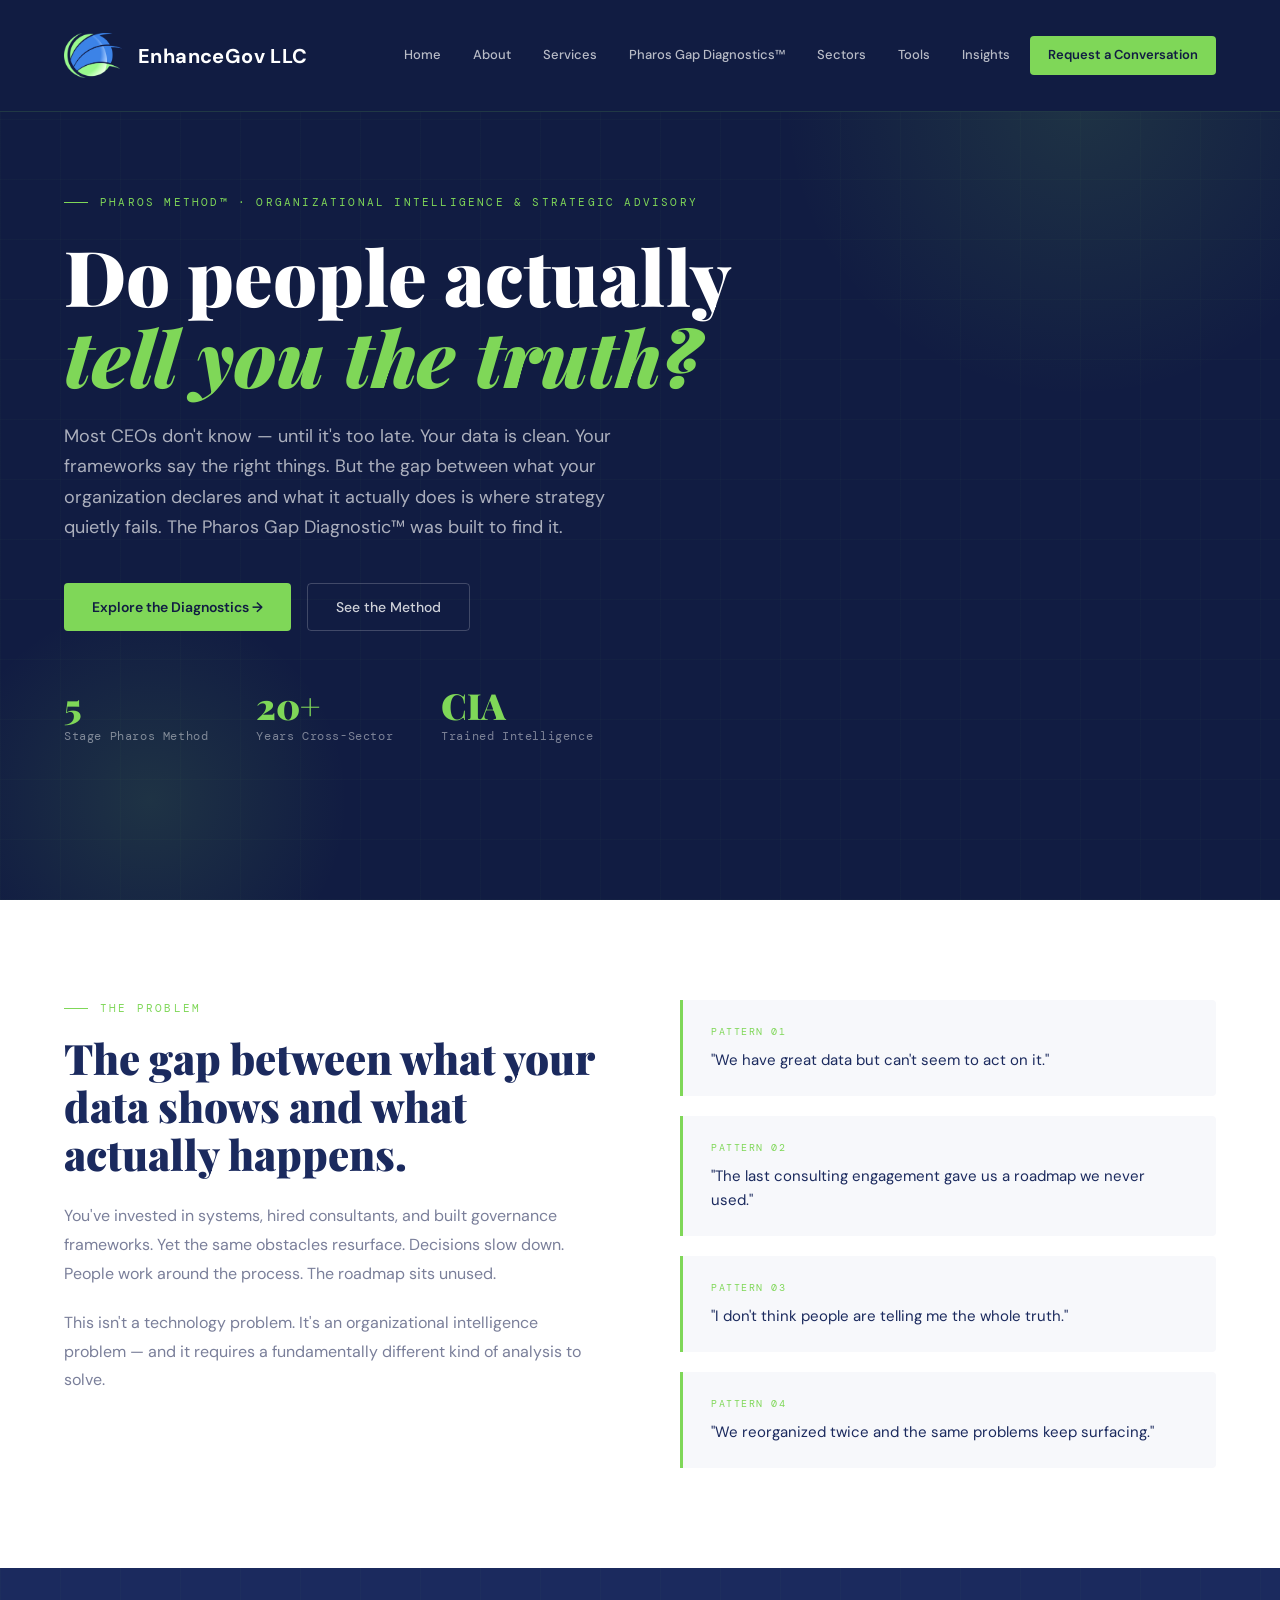
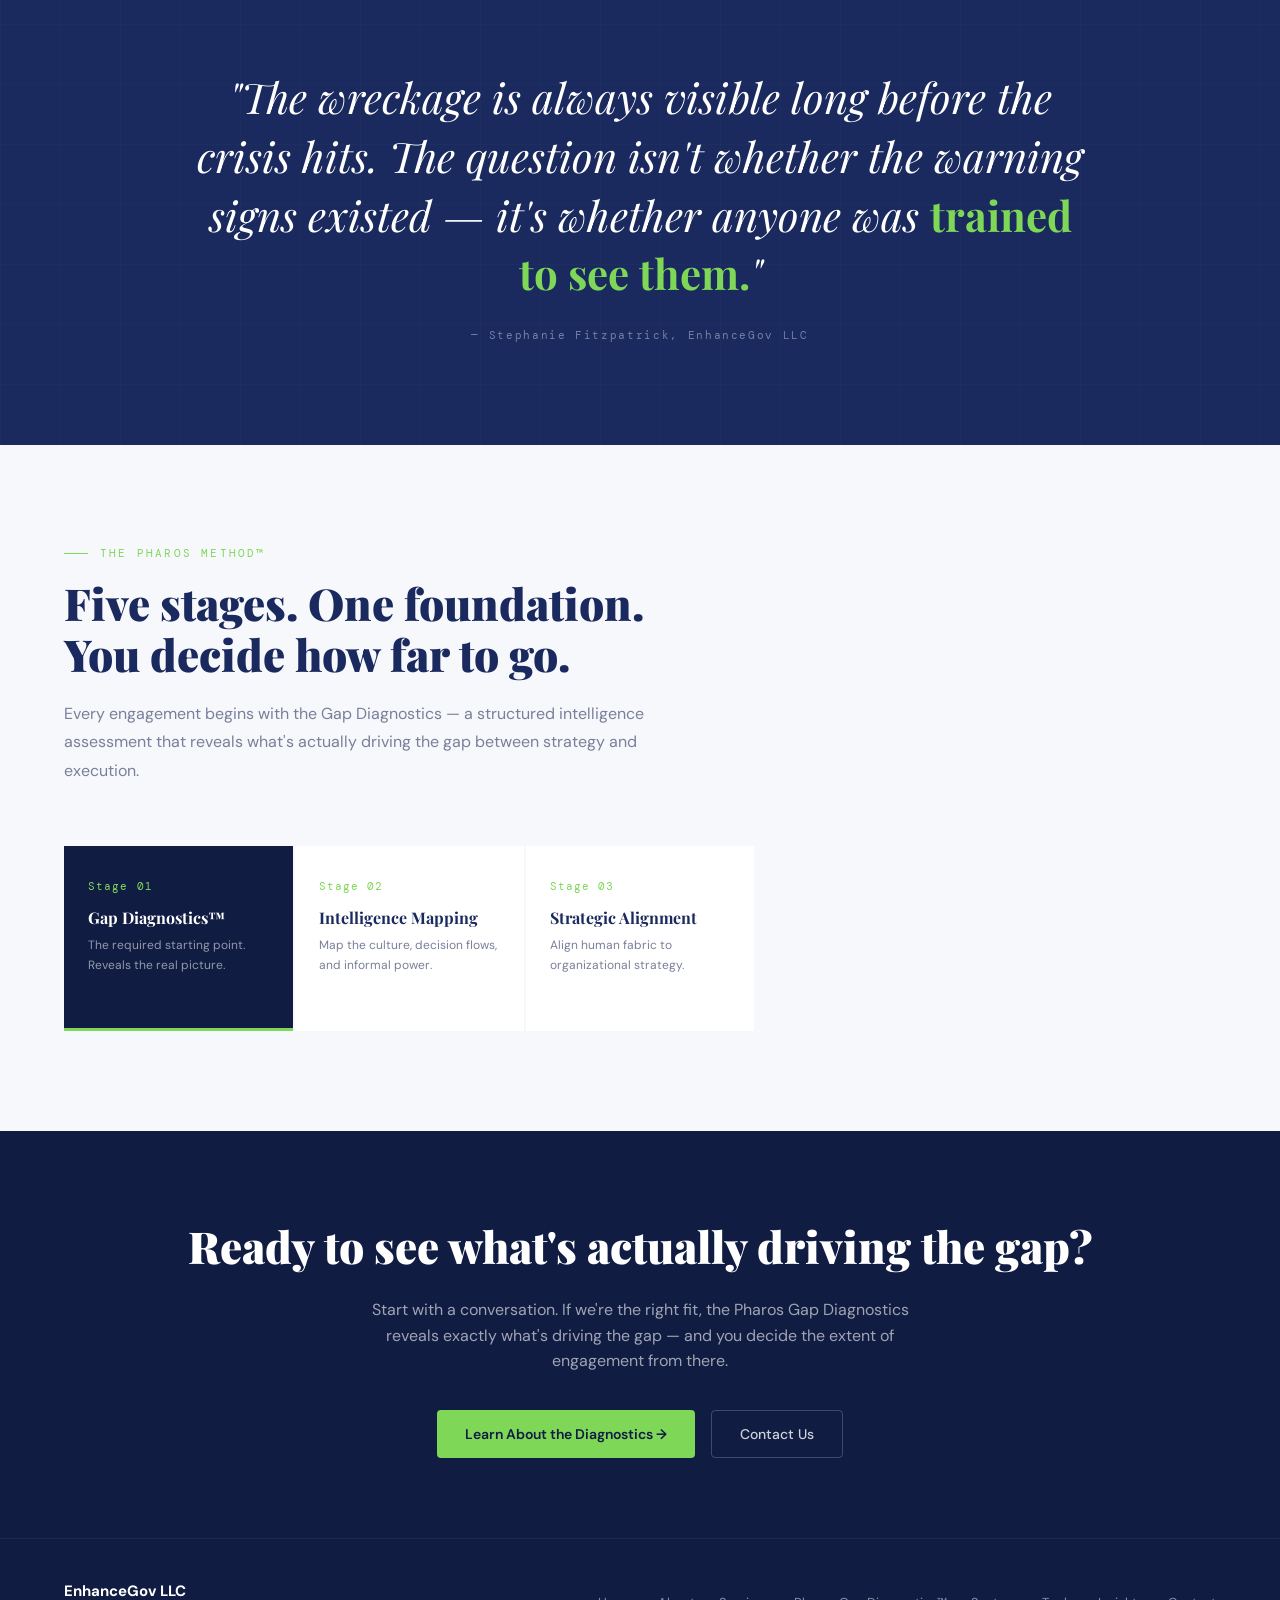
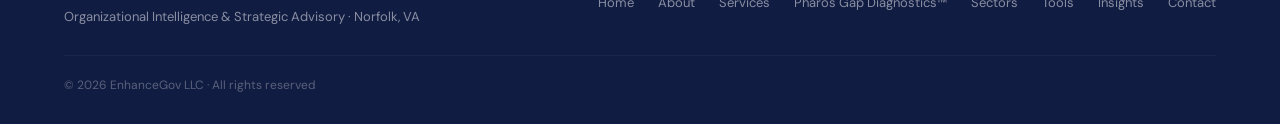
==== commit 0eab657a: "Update print statement from 'Hello' to 'Goodbye'" ====
--- a/index.html
+++ b/index.html
@@ -1217,6 +1217,58 @@
   @media (max-width: 640px) { #dynamic-articles-grid { grid-template-columns: 1fr; } }
 
 </style>
+
+<!-- ── SEO META DESCRIPTION ─────────────────── -->
+<meta name="description" content="EnhanceGov LLC helps CEOs and executives surface organizational blind spots through the Pharos Gap Diagnostic™ — an intelligence-tradecraft methodology that reveals the gap between declared capability and operational reality.">
+
+<!-- ── OPEN GRAPH / AEO TAGS ─────────────────── -->
+<meta property="og:type" content="website">
+<meta property="og:url" content="https://enhancegov.com/">
+<meta property="og:title" content="EnhanceGov LLC — Organizational Intelligence & Strategic Advisory">
+<meta property="og:description" content="EnhanceGov LLC applies intelligence-community tradecraft to organizational consulting. The Pharos Gap Diagnostic™ surfaces what your governance documents say versus what your culture actually does.">
+<meta property="og:site_name" content="EnhanceGov LLC">
+<meta name="twitter:card" content="summary_large_image">
+<meta name="twitter:title" content="EnhanceGov LLC — Organizational Intelligence & Strategic Advisory">
+<meta name="twitter:description" content="Intelligence-tradecraft methodology for executives. The Pharos Gap Diagnostic™ reveals organizational blind spots before they become crises.">
+
+<!-- ── SCHEMA MARKUP (JSON-LD) ───────────────── -->
+<script type="application/ld+json">
+{
+  "@context": "https://schema.org",
+  "@graph": [
+    {
+      "@type": "Organization",
+      "name": "EnhanceGov LLC",
+      "url": "https://enhancegov.com",
+      "description": "EnhanceGov LLC is a strategic advisory firm that applies intelligence-community tradecraft to organizational consulting, helping CEOs and executives identify blind spots through the Pharos Method™.",
+      "foundingLocation": {
+        "@type": "Place",
+        "name": "Norfolk, Virginia"
+      },
+      "knowsAbout": [
+        "Organizational Intelligence",
+        "Gap Diagnostics",
+        "Strategic Advisory",
+        "Executive Consulting",
+        "Intelligence Tradecraft",
+        "Pharos Method"
+      ]
+    },
+    {
+      "@type": "Service",
+      "name": "Pharos Gap Diagnostic™",
+      "provider": {
+        "@type": "Organization",
+        "name": "EnhanceGov LLC"
+      },
+      "description": "The Pharos Gap Diagnostic™ surfaces the gap between an organization's declared capabilities and governance documentation versus its actual cultural and operational readiness. It is the required entry-point engagement for all EnhanceGov clients.",
+      "serviceType": "Organizational Diagnostic & Advisory",
+      "areaServed": "United States"
+    }
+  ]
+}
+</script>
+
 </head>
 <body>
 
@@ -1226,7 +1278,7 @@
     <img src="[data-uri]" alt="EnhanceGov Logo" style="width:58px;height:48px;object-fit:contain;mix-blend-mode:screen;filter:brightness(1.15);">
     <div class="nav-brand-text">
       <span class="nav-brand-name">EnhanceGov LLC</span>
-      <span class="nav-brand-sub">Organizational Intelligence &amp; Strategic Advisory</span>
+
     </div>
   </div>
   <div class="nav-links">
@@ -1251,9 +1303,9 @@
     <div class="hero-bg-circle hero-bg-circle-2"></div>
     <div class="hero-grid-overlay"></div>
     <div class="hero-content">
-      <div class="hero-eyebrow">Organizational Intelligence & Strategic Advisory</div>
+      <div class="hero-eyebrow">Pharos Method™ · Organizational Intelligence & Strategic Advisory</div>
       <h1>Do people actually <em>tell you the truth?</em></h1>
-      <p class="hero-sub">Most CEOs don't know — until it's too late. Your data is clean. Your frameworks are in place. But the ROI still isn't showing up. The problem was never the technology.</p>
+      <p class="hero-sub">Most CEOs don't know — until it's too late. Your data is clean. Your frameworks say the right things. But the gap between what your organization declares and what it actually does is where strategy quietly fails. The Pharos Gap Diagnostic™ was built to find it.</p>
       <div class="hero-actions">
         <button class="btn-primary" onclick="showPage('diagnostics')">Explore the Diagnostics →</button>
         <button class="btn-secondary" onclick="showPage('services')">See the Method</button>
@@ -3136,23 +3188,29 @@
     const grid    = document.getElementById('dynamic-articles-grid');
     const empty   = document.getElementById('articles-empty-state');
     const loading = document.getElementById('articles-loading');
+    console.log('[Articles] renderArticles called. grid found:', !!grid);
     if (!grid) return;
 
     if (loading) loading.style.display = 'block';
 
-    fetch('/articles.json?v=' + Date.now())
+    fetch('/articles.json')
       .then(function(res) {
-        if (!res.ok) throw new Error('not found');
+        console.log('[Articles] fetch status:', res.status, 'ok:', res.ok);
+        if (!res.ok) throw new Error('HTTP ' + res.status);
         return res.json();
       })
       .then(function(articles) {
+        console.log('[Articles] parsed JSON:', articles);
         if (loading) loading.style.display = 'none';
-        if (!Array.isArray(articles) || articles.length === 0) {
-          if (empty) empty.style.display = 'block';
-          return;
+        if (!Array.isArray(articles)) {
+          console.log('[Articles] not an array');
+          if (empty) empty.style.display = 'block'; return;
         }
+        var valid = articles.filter(function(a) { return a.title && a.url; });
+        console.log('[Articles] valid entries:', valid.length);
+        if (valid.length === 0) { if (empty) empty.style.display = 'block'; return; }
         if (empty) empty.style.display = 'none';
-        grid.innerHTML = articles.map(function(a) {
+        grid.innerHTML = valid.map(function(a) {
           return '<div class="dyn-article-card">' +
             '<div class="dyn-article-card-header ' + sourceClass(a.source) + '">' +
               '<span class="dyn-article-source-badge">' + (a.source || 'Article') + (a.tag ? ' &middot; ' + a.tag : '') + '</span>' +
@@ -3168,8 +3226,10 @@
             '</div>' +
           '</div>';
         }).join('');
+        console.log('[Articles] grid HTML set, cards:', valid.length);
       })
-      .catch(function() {
+      .catch(function(err) {
+        console.log('[Articles] fetch error:', err);
         if (loading) loading.style.display = 'none';
         if (empty) empty.style.display = 'block';
       });
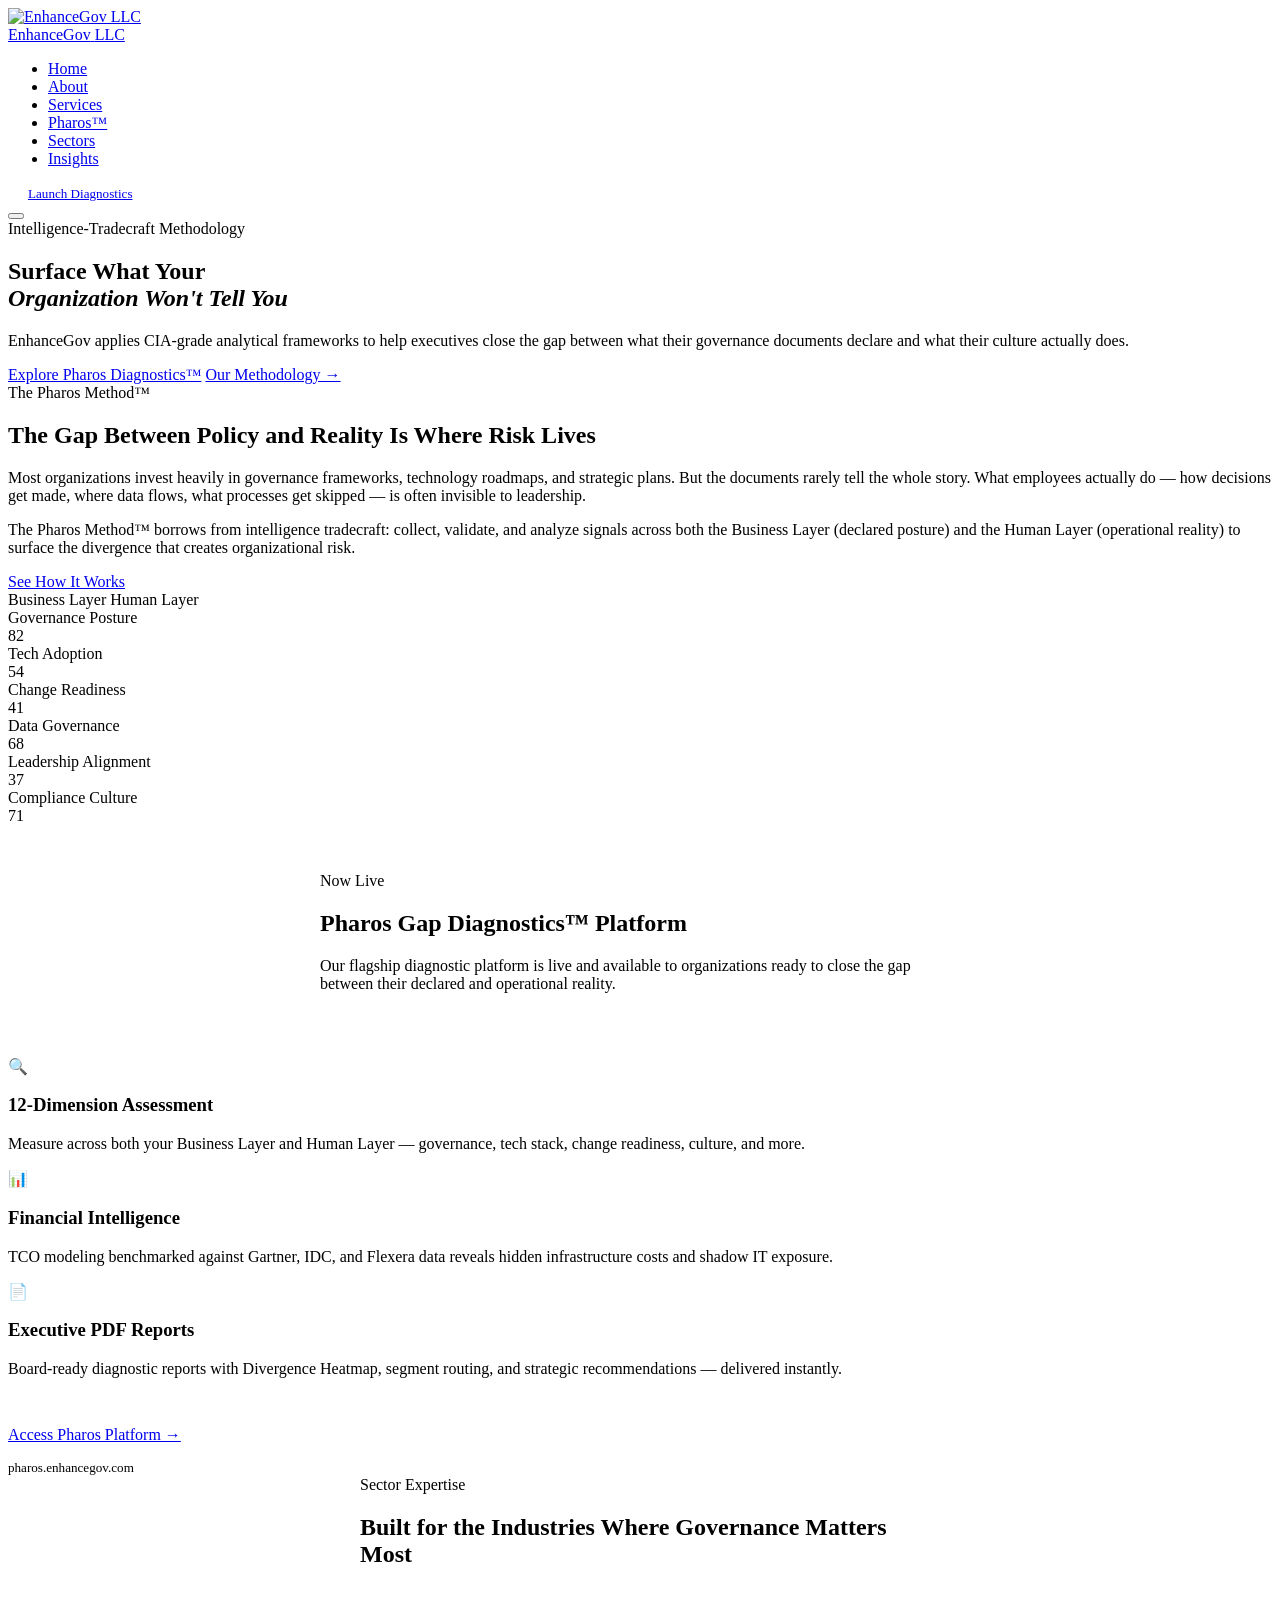
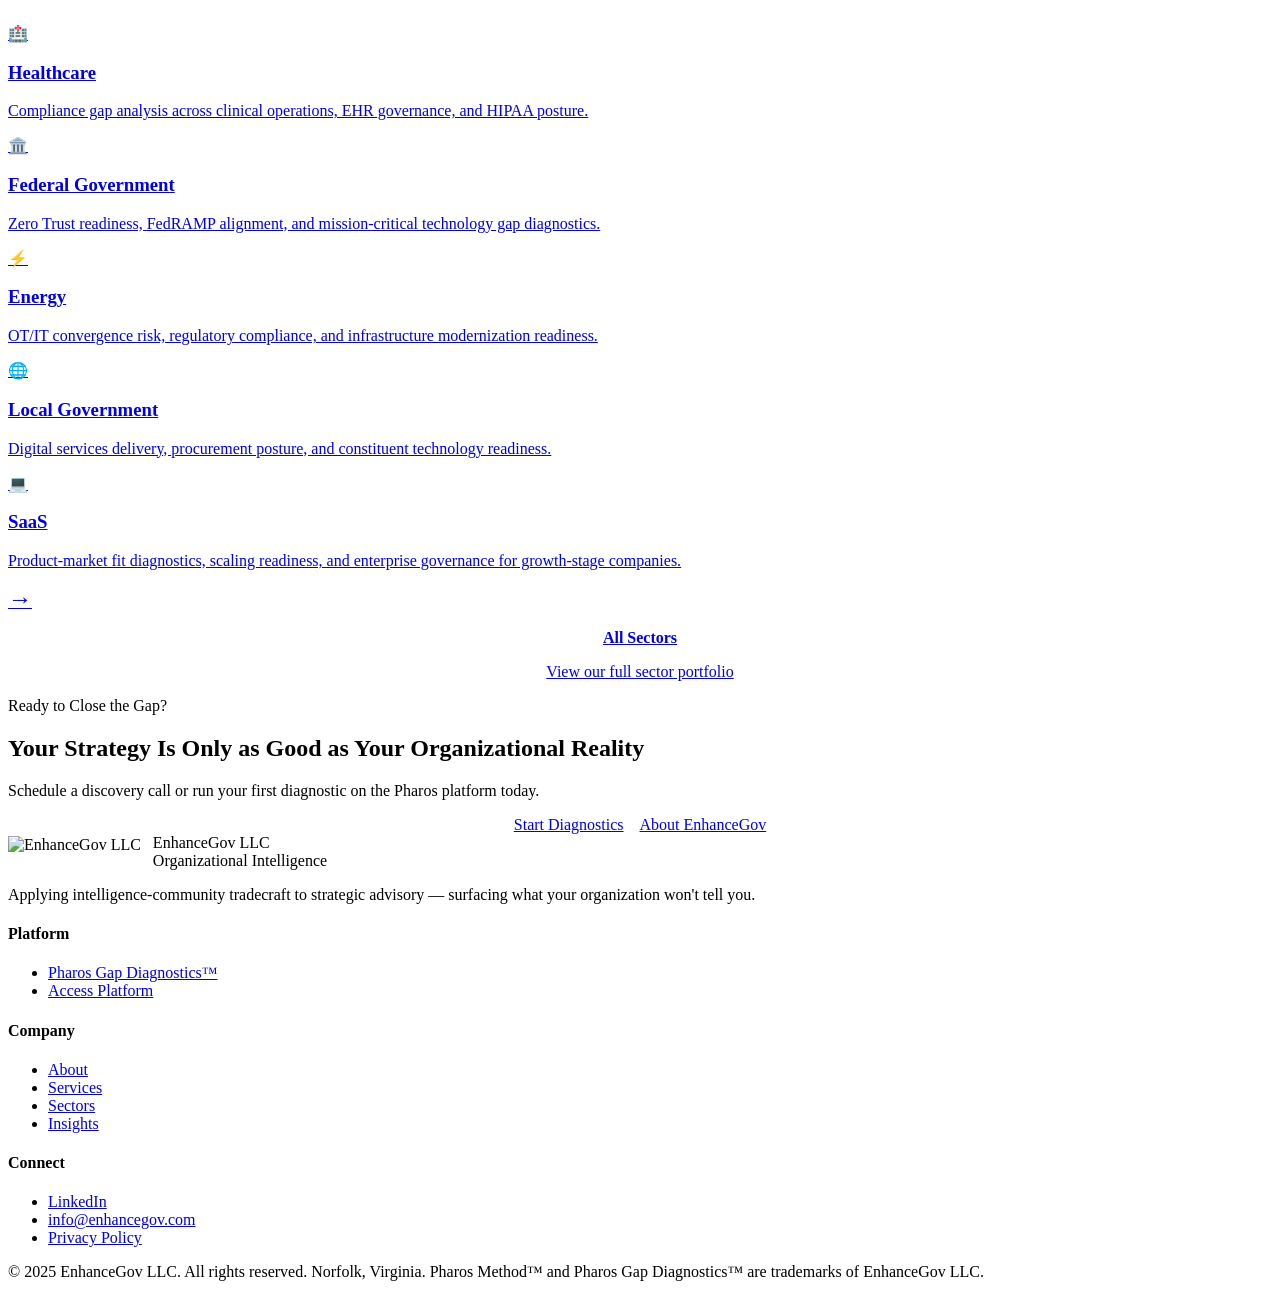
==== commit e315f041: "Update index.html" ====
--- a/index.html
+++ b/index.html
@@ -1,3247 +1,285 @@
 <!DOCTYPE html>
 <html lang="en">
 <head>
-<meta charset="UTF-8">
-<meta name="viewport" content="width=device-width, initial-scale=1.0">
-<title>EnhanceGov LLC — Organizational Intelligence & Strategic Advisory</title>
-<link rel="preconnect" href="https://fonts.googleapis.com">
-<link href="https://fonts.googleapis.com/css2?family=Playfair+Display:ital,wght@0,400;0,700;0,900;1,400;1,700&family=DM+Sans:wght@300;400;500;600&family=DM+Mono:wght@400;500&display=swap" rel="stylesheet">
-<style>
-  :root {
-    --navy:      #1B2A5E;
-    --navy-dark: #111C42;
-    --navy-mid:  #243580;
-    --green:     #7FD758;
-    --green-dim: #5CB83A;
-    --green-pale:#EBF8E4;
-    --white:     #FFFFFF;
-    --off-white: #F7F8FB;
-    --gray-100:  #F0F1F5;
-    --gray-300:  #C8CADC;
-    --gray-500:  #7A7F9A;
-    --gray-700:  #3D4166;
-    --text-body: #2C3157;
-    --font-display: 'Playfair Display', Georgia, serif;
-    --font-body:    'DM Sans', sans-serif;
-    --font-mono:    'DM Mono', monospace;
-    --radius: 4px;
-    --transition: 0.3s cubic-bezier(0.4,0,0.2,1);
+  <meta charset="UTF-8" />
+  <meta name="viewport" content="width=device-width, initial-scale=1.0" />
+  <title>EnhanceGov LLC — Organizational Intelligence & Strategic Advisory</title>
+  <meta name="description" content="EnhanceGov LLC helps CEOs and executives surface organizational blind spots through the Pharos Gap Diagnostics™ — an intelligence-tradecraft methodology that reveals the gap between declared capability and operational reality." />
+  <meta property="og:title" content="EnhanceGov LLC — Organizational Intelligence & Strategic Advisory" />
+  <meta property="og:description" content="Intelligence-tradecraft methodology for executives. The Pharos Gap Diagnostics™ reveals organizational blind spots before they become crises." />
+  <meta property="og:type" content="website" />
+  <meta property="og:url" content="https://enhancegov.com/" />
+  <meta name="twitter:card" content="summary_large_image" />
+  <link rel="canonical" href="https://enhancegov.com/" />
+  <link rel="stylesheet" href="css/style.css" />
+  <script type="application/ld+json">
+  {
+    "@context": "https://schema.org",
+    "@type": "Organization",
+    "name": "EnhanceGov LLC",
+    "url": "https://enhancegov.com",
+    "description": "Strategic advisory firm applying intelligence-tradecraft methodology to organizational consulting.",
+    "address": { "@type": "PostalAddress", "addressLocality": "Norfolk", "addressRegion": "VA" }
   }
-
-  *, *::before, *::after { box-sizing: border-box; margin: 0; padding: 0; }
-  html { scroll-behavior: smooth; }
-  body {
-    font-family: var(--font-body);
-    color: var(--text-body);
-    background: var(--white);
-    overflow-x: hidden;
-    line-height: 1.6;
-  }
-
-  /* ── PAGE SYSTEM ─────────────────────────── */
-  .page { display: none; animation: fadeIn 0.4s ease; }
-  .page.active { display: block; }
-  @keyframes fadeIn { from { opacity:0; transform:translateY(12px); } to { opacity:1; transform:translateY(0); } }
-
-  /* ── NAV ─────────────────────────────────── */
-  nav {
-    position: fixed; top: 0; left: 0; right: 0; z-index: 100;
-    display: flex; align-items: center; justify-content: space-between;
-    padding: 0 5%;
-    height: 112px;
-    background: var(--navy-dark);
-    border-bottom: 1px solid rgba(127,215,88,0.15);
-    transition: var(--transition);
-  }
-  nav.scrolled {
-    height: 84px;
-    background: rgba(17,28,66,0.97);
-    backdrop-filter: blur(12px);
-    box-shadow: 0 4px 30px rgba(0,0,0,0.3);
-  }
-  .nav-brand {
-    display: flex; align-items: center; gap: 16px;
-    cursor: pointer; text-decoration: none;
-  }
-  .nav-logo-mark {
-    width: 38px; height: 38px;
-    background: var(--green);
-    border-radius: 50%;
-    display: flex; align-items: center; justify-content: center;
-    font-family: var(--font-display);
-    font-weight: 900; font-size: 18px;
-    color: var(--navy-dark);
-    flex-shrink: 0;
-  }
-  .nav-brand-text { display: flex; flex-direction: column; gap: 5px; }
-  .nav-brand-name { font-weight: 700; font-size: 20px; color: var(--white); line-height: 1.1; letter-spacing: 0.02em; }
-  .nav-brand-sub { font-size: 11px; color: var(--green); letter-spacing: 0.1em; font-family: var(--font-mono); text-transform: uppercase; opacity: 0.9; line-height: 1.4; }
-  .nav-links { display: flex; align-items: center; gap: 8px; }
-  .nav-links a {
-    font-size: 13px; font-weight: 500; color: rgba(255,255,255,0.7);
-    cursor: pointer; padding: 8px 12px; border-radius: var(--radius);
-    transition: var(--transition); text-decoration: none;
-  }
-  .nav-links a:hover { color: var(--white); background: rgba(255,255,255,0.06); }
-  .nav-links a.active { color: var(--green); }
-  .nav-cta {
-    background: var(--green) !important; color: var(--navy-dark) !important;
-    font-weight: 600 !important; padding: 9px 18px !important;
-    border-radius: var(--radius) !important;
-  }
-  .nav-cta:hover { background: var(--green-dim) !important; }
-
-  /* ── SHARED ──────────────────────────────── */
-  .hero-grid-overlay {
-    position: absolute; inset: 0;
-    background: repeating-linear-gradient(90deg, rgba(127,215,88,0.025) 0px, rgba(127,215,88,0.025) 1px, transparent 1px, transparent 60px),
-                repeating-linear-gradient(0deg, rgba(127,215,88,0.025) 0px, rgba(127,215,88,0.025) 1px, transparent 1px, transparent 60px);
-    pointer-events: none;
-  }
-  .hero-bg-circle {
-    position: absolute; border-radius: 50%;
-    background: radial-gradient(circle, rgba(127,215,88,0.12) 0%, transparent 70%);
-    pointer-events: none;
-  }
-  .hero-bg-circle-1 { width: 600px; height: 600px; top: -200px; right: -100px; }
-  .hero-bg-circle-2 { width: 400px; height: 400px; bottom: -100px; left: -50px; }
-  .hero-eyebrow {
-    font-family: var(--font-mono); font-size: 11px;
-    letter-spacing: 0.2em; text-transform: uppercase;
-    color: var(--green); margin-bottom: 24px;
-    display: flex; align-items: center; gap: 12px;
-  }
-  .hero-eyebrow::before { content: ''; width: 24px; height: 1px; background: var(--green); }
-  .btn-primary {
-    display: inline-block;
-    background: var(--green); color: var(--navy-dark);
-    font-family: var(--font-body); font-size: 14px; font-weight: 600;
-    padding: 14px 28px; border-radius: var(--radius);
-    border: none; cursor: pointer; transition: var(--transition);
-    text-decoration: none;
-  }
-  .btn-primary:hover { background: var(--green-dim); transform: translateY(-1px); }
-  .btn-secondary {
-    display: inline-block;
-    background: transparent; color: rgba(255,255,255,0.8);
-    font-family: var(--font-body); font-size: 14px; font-weight: 500;
-    padding: 14px 28px; border-radius: var(--radius);
-    border: 1px solid rgba(255,255,255,0.2); cursor: pointer;
-    transition: var(--transition); text-decoration: none;
-  }
-  .btn-secondary:hover { border-color: rgba(255,255,255,0.5); color: var(--white); }
-  .section-eyebrow {
-    font-family: var(--font-mono); font-size: 11px;
-    letter-spacing: 0.2em; text-transform: uppercase;
-    color: var(--green); margin-bottom: 16px;
-    display: flex; align-items: center; gap: 12px;
-  }
-  .section-eyebrow::before { content: ''; width: 24px; height: 1px; background: var(--green); }
-  .section-title {
-    font-family: var(--font-display); font-size: clamp(28px, 4vw, 44px);
-    font-weight: 900; color: var(--navy); line-height: 1.15; margin-bottom: 20px;
-  }
-  .cta-section {
-    background: var(--navy-dark); padding: 80px 5%; text-align: center;
-  }
-  .cta-section h2 {
-    font-family: var(--font-display); font-size: clamp(28px, 4vw, 44px);
-    font-weight: 900; color: var(--white); margin-bottom: 16px;
-  }
-  .cta-section p { font-size: 16px; color: rgba(255,255,255,0.6); margin-bottom: 36px; max-width: 560px; margin-left: auto; margin-right: auto; }
-  .cta-actions { display: flex; gap: 16px; justify-content: center; flex-wrap: wrap; }
-  footer {
-    background: var(--navy-dark);
-    border-top: 1px solid rgba(255,255,255,0.06);
-    padding: 40px 5% 28px;
-  }
-  .footer-inner {
-    display: flex; justify-content: space-between; align-items: center;
-    flex-wrap: wrap; gap: 20px; margin-bottom: 28px;
-  }
-  .footer-brand { font-size: 13px; color: rgba(255,255,255,0.5); line-height: 1.6; }
-  .footer-brand strong { display: block; color: var(--white); font-size: 15px; margin-bottom: 4px; }
-  .footer-links { display: flex; gap: 24px; }
-  .footer-links a {
-    font-size: 13px; color: rgba(255,255,255,0.5); cursor: pointer;
-    transition: var(--transition); text-decoration: none;
-  }
-  .footer-links a:hover { color: var(--green); }
-  .footer-copy { font-size: 12px; color: rgba(255,255,255,0.3); border-top: 1px solid rgba(255,255,255,0.04); padding-top: 20px; }
-
-  /* ── SCROLL REVEAL ───────────────────────── */
-  .reveal { opacity: 0; transform: translateY(24px); transition: opacity 0.6s ease, transform 0.6s ease; }
-  .reveal.visible { opacity: 1; transform: translateY(0); }
-
-  /* ══════════════════════════════════════════
-     HOME
-  ═══════════════════════════════════════════ */
-  .hero {
-    background: var(--navy-dark);
-    min-height: 100vh; display: flex; align-items: center;
-    padding: 120px 5% 80px; position: relative; overflow: hidden;
-  }
-  .hero-content { position: relative; z-index: 2; max-width: 700px; }
-  .hero h1 {
-    font-family: var(--font-display);
-    font-size: clamp(44px, 6vw, 78px);
-    font-weight: 900; color: var(--white);
-    line-height: 1.05; margin-bottom: 24px;
-  }
-  .hero h1 em { color: var(--green); font-style: italic; }
-  .hero-sub { font-size: 18px; color: rgba(255,255,255,0.65); line-height: 1.7; margin-bottom: 40px; max-width: 580px; }
-  .hero-actions { display: flex; gap: 16px; flex-wrap: wrap; margin-bottom: 56px; }
-  .hero-stat-row { display: flex; gap: 48px; flex-wrap: wrap; }
-  .hero-stat { }
-  .hero-stat-num { font-family: var(--font-display); font-size: 36px; font-weight: 900; color: var(--green); line-height: 1; }
-  .hero-stat-label { font-size: 12px; color: rgba(255,255,255,0.45); letter-spacing: 0.05em; margin-top: 4px; font-family: var(--font-mono); }
-
-  .problem-section { padding: 100px 5%; background: var(--white); }
-  .problem-grid { display: grid; grid-template-columns: 1fr 1fr; gap: 80px; align-items: start; }
-  .problem-left h2 {
-    font-family: var(--font-display); font-size: clamp(28px, 3.5vw, 42px);
-    font-weight: 900; color: var(--navy); line-height: 1.15; margin-bottom: 24px;
-  }
-  .problem-left p { font-size: 16px; color: var(--gray-500); line-height: 1.8; margin-bottom: 20px; }
-  .problem-right { display: flex; flex-direction: column; gap: 20px; }
-  .problem-card {
-    background: var(--off-white); border-left: 3px solid var(--green);
-    padding: 24px 28px; border-radius: 0 var(--radius) var(--radius) 0;
-  }
-  .problem-card-label { font-family: var(--font-mono); font-size: 10px; letter-spacing: 0.15em; text-transform: uppercase; color: var(--green); margin-bottom: 8px; }
-  .problem-card p { font-size: 15px; color: var(--navy); line-height: 1.6; }
-
-  .manifesto-section {
-    background: var(--navy); padding: 100px 5%; text-align: center;
-    position: relative; overflow: hidden;
-  }
-  .manifesto-quote {
-    font-family: var(--font-display);
-    font-size: clamp(22px, 3.5vw, 42px);
-    font-style: italic; font-weight: 400;
-    color: var(--white); line-height: 1.4;
-    max-width: 900px; margin: 0 auto 24px;
-    position: relative; z-index: 1;
-  }
-  .manifesto-quote em { color: var(--green); font-style: normal; font-weight: 700; }
-  .manifesto-attr { font-family: var(--font-mono); font-size: 11px; letter-spacing: 0.15em; color: rgba(255,255,255,0.4); position: relative; z-index: 1; }
-
-  .method-preview { padding: 100px 5%; background: var(--off-white); }
-  .method-preview-header { max-width: 600px; margin-bottom: 60px; }
-  .method-preview-header p { font-size: 16px; color: var(--gray-500); line-height: 1.8; }
-  .method-steps { display: grid; grid-template-columns: repeat(5, 1fr); gap: 2px; }
-  .method-step {
-    background: var(--white); padding: 32px 24px;
-    border-bottom: 3px solid transparent;
-    transition: var(--transition); cursor: pointer;
-  }
-  .method-step:hover { border-bottom-color: var(--green); transform: translateY(-4px); box-shadow: 0 8px 24px rgba(27,42,94,0.1); }
-  .method-step.diag-step { border-bottom-color: var(--green); background: var(--navy-dark); }
-  .method-step-num { font-family: var(--font-mono); font-size: 11px; color: var(--green); letter-spacing: 0.1em; margin-bottom: 12px; }
-  .method-step-name { font-family: var(--font-display); font-size: 16px; font-weight: 700; color: var(--navy); line-height: 1.3; margin-bottom: 8px; }
-  .method-step.diag-step .method-step-name { color: var(--white); }
-  .method-step-desc { font-size: 12px; color: var(--gray-500); line-height: 1.6; }
-  .method-step.diag-step .method-step-desc { color: rgba(255,255,255,0.55); }
-
-  /* ══════════════════════════════════════════
-     ABOUT
-  ═══════════════════════════════════════════ */
-  .about-hero {
-    background: var(--navy-dark); padding: 120px 5% 80px;
-    min-height: 60vh; display: flex; align-items: flex-end;
-    position: relative; overflow: hidden;
-  }
-  .about-hero-content { position: relative; z-index: 2; max-width: 700px; }
-  .about-hero h1 {
-    font-family: var(--font-display);
-    font-size: clamp(40px, 5.5vw, 66px);
-    font-weight: 900; color: var(--white); line-height: 1.1; margin-bottom: 20px;
-  }
-  .about-hero h1 em { color: var(--green); font-style: italic; }
-  .about-hero p { font-size: 17px; color: rgba(255,255,255,0.6); line-height: 1.7; max-width: 580px; }
-  .bio-section { background: var(--white); padding: 100px 5%; }
-  .bio-grid { display: grid; grid-template-columns: 1fr 320px; gap: 80px; align-items: start; }
-  .bio-body p { font-size: 16px; color: var(--gray-500); line-height: 1.9; margin-bottom: 20px; }
-  .bio-body p strong { color: var(--navy); }
-  .bio-pull {
-    border-left: 3px solid var(--green);
-    padding: 24px 28px; margin: 40px 0;
-    background: var(--off-white);
-  }
-  .bio-pull p {
-    font-family: var(--font-display); font-size: 20px;
-    font-style: italic; color: var(--navy); line-height: 1.5; margin: 0;
-  }
-  .bio-sidebar { position: sticky; top: 90px; }
-  .sidebar-card {
-    background: var(--navy-dark); border-radius: 8px;
-    padding: 36px; margin-bottom: 24px;
-  }
-  .sidebar-card-title { font-family: var(--font-mono); font-size: 10px; letter-spacing: 0.2em; text-transform: uppercase; color: var(--green); margin-bottom: 24px; }
-  .credential-list { display: flex; flex-direction: column; gap: 16px; }
-  .credential-item { display: flex; gap: 12px; align-items: flex-start; }
-  .credential-dot { width: 6px; height: 6px; background: var(--green); border-radius: 50%; margin-top: 6px; flex-shrink: 0; }
-  .credential-text { font-size: 13px; color: rgba(255,255,255,0.75); line-height: 1.5; }
-  .credential-text strong { display: block; color: var(--white); font-size: 14px; margin-bottom: 2px; }
-  .values-section { padding: 100px 5%; background: var(--off-white); }
-  .values-grid { display: grid; grid-template-columns: repeat(3, 1fr); gap: 24px; margin-top: 48px; }
-  .value-card { background: var(--white); padding: 36px 32px; border-radius: 8px; box-shadow: 0 2px 12px rgba(27,42,94,0.06); }
-  .value-num { font-family: var(--font-mono); font-size: 28px; font-weight: 500; color: var(--gray-300); margin-bottom: 16px; }
-  .value-title { font-family: var(--font-display); font-size: 22px; font-weight: 700; color: var(--navy); margin-bottom: 12px; }
-  .value-desc { font-size: 14px; color: var(--gray-500); line-height: 1.8; }
-
-  /* ══════════════════════════════════════════
-     SERVICES
-  ═══════════════════════════════════════════ */
-  .services-hero {
-    background: var(--navy-dark); padding: 120px 5% 80px;
-    min-height: 60vh; display: flex; align-items: flex-end;
-    position: relative; overflow: hidden;
-  }
-  .services-hero-content { position: relative; z-index: 2; max-width: 700px; }
-  .services-hero h1 {
-    font-family: var(--font-display);
-    font-size: clamp(36px, 5vw, 60px);
-    font-weight: 900; color: var(--white); line-height: 1.1; margin-bottom: 20px;
-  }
-  .services-hero h1 em { color: var(--green); font-style: italic; }
-  .services-hero p { font-size: 17px; color: rgba(255,255,255,0.6); line-height: 1.7; }
-  .pharos-section { padding: 100px 5%; background: var(--white); }
-  .pharos-section-header { max-width: 640px; margin-bottom: 64px; }
-  .pharos-section-header p { font-size: 16px; color: var(--gray-500); line-height: 1.8; }
-  .pharos-steps { display: flex; flex-direction: column; gap: 2px; }
-  .pharos-step {
-    display: grid; grid-template-columns: 80px 1fr;
-    background: var(--off-white); transition: var(--transition);
-  }
-  .pharos-step:hover { background: var(--gray-100); }
-  .pharos-step.featured { background: var(--navy-dark); }
-  .pharos-step-num {
-    display: flex; align-items: center; justify-content: center;
-    font-family: var(--font-mono); font-size: 13px; font-weight: 500;
-    color: var(--green); border-right: 1px solid rgba(127,215,88,0.15);
-  }
-  .pharos-step-body { padding: 36px 40px; }
-  .pharos-step-tag { font-family: var(--font-mono); font-size: 10px; letter-spacing: 0.15em; text-transform: uppercase; color: var(--green); margin-bottom: 12px; }
-  .pharos-step-name { font-family: var(--font-display); font-size: 24px; font-weight: 700; color: var(--navy); margin-bottom: 12px; }
-  .pharos-step.featured .pharos-step-name { color: var(--white); }
-  .pharos-step-desc { font-size: 15px; color: var(--gray-500); line-height: 1.8; max-width: 640px; }
-  .pharos-step.featured .pharos-step-desc { color: rgba(255,255,255,0.6); }
-  .pharos-note {
-    margin-top: 48px; padding: 28px 32px;
-    background: var(--off-white); border-left: 3px solid var(--green);
-    border-radius: 0 var(--radius) var(--radius) 0;
-    font-size: 15px; color: var(--navy); line-height: 1.7;
-  }
-  .pharos-note strong { color: var(--navy); }
-  .engagement-grid {
-    display: grid; grid-template-columns: repeat(2, 1fr);
-    gap: 24px; margin-bottom: 40px;
-  }
-  .engagement-card {
-    background: var(--off-white); padding: 36px 32px;
-    border-radius: 8px; border-top: 3px solid var(--green);
-  }
-  .engagement-card-num { font-family: var(--font-mono); font-size: 11px; letter-spacing: 0.15em; color: var(--green); margin-bottom: 12px; }
-  .engagement-card-title { font-family: var(--font-display); font-size: 20px; font-weight: 700; color: var(--navy); margin-bottom: 12px; }
-  .engagement-card-desc { font-size: 14px; color: var(--gray-500); line-height: 1.8; }
-  .pricing-cta-note {
-    display: flex; align-items: flex-start; gap: 20px;
-    background: var(--navy-dark); padding: 32px 36px; border-radius: 8px;
-    color: var(--white);
-  }
-  .pricing-note-icon { font-size: 24px; flex-shrink: 0; margin-top: 2px; }
-  .pricing-cta-note strong { display: block; font-size: 16px; color: var(--white); margin-bottom: 8px; }
-  .pricing-cta-note p { font-size: 14px; color: rgba(255,255,255,0.65); line-height: 1.7; margin: 0; }
-
-  /* ══════════════════════════════════════════
-     PHAROS DIAGNOSTICS LANDING PAGE
-  ═══════════════════════════════════════════ */
-  .diag-hero {
-    background: var(--navy-dark); padding: 120px 5% 80px;
-    min-height: 70vh; display: flex; align-items: center;
-    position: relative; overflow: hidden;
-  }
-  .diag-hero-content { position: relative; z-index: 2; max-width: 760px; }
-  .diag-hero h1 {
-    font-family: var(--font-display);
-    font-size: clamp(40px, 5.5vw, 68px);
-    font-weight: 900; color: var(--white); line-height: 1.05; margin-bottom: 24px;
-  }
-  .diag-hero h1 em { color: var(--green); font-style: italic; }
-  .diag-hero p { font-size: 18px; color: rgba(255,255,255,0.65); line-height: 1.7; margin-bottom: 36px; max-width: 600px; }
-  .diag-coming-soon-badge {
-    display: inline-flex; align-items: center; gap: 10px;
-    background: rgba(127,215,88,0.12); border: 1px solid rgba(127,215,88,0.35);
-    border-radius: 40px; padding: 10px 22px; margin-bottom: 36px;
-  }
-  .diag-coming-soon-badge .badge-dot {
-    width: 8px; height: 8px; background: var(--green);
-    border-radius: 50%; animation: pulse 2s infinite;
-  }
-  @keyframes pulse {
-    0%, 100% { opacity: 1; transform: scale(1); }
-    50% { opacity: 0.5; transform: scale(0.85); }
-  }
-  .diag-coming-soon-badge span {
-    font-family: var(--font-mono); font-size: 11px;
-    letter-spacing: 0.15em; text-transform: uppercase; color: var(--green);
-  }
-  .diag-what-section { padding: 100px 5%; background: var(--white); }
-  .diag-what-grid { display: grid; grid-template-columns: 1fr 1fr; gap: 80px; align-items: start; }
-  .diag-what-left h2 {
-    font-family: var(--font-display); font-size: clamp(28px, 3.5vw, 42px);
-    font-weight: 900; color: var(--navy); line-height: 1.15; margin-bottom: 24px;
-  }
-  .diag-what-left p { font-size: 16px; color: var(--gray-500); line-height: 1.85; margin-bottom: 20px; }
-  .diag-what-right { display: flex; flex-direction: column; gap: 20px; }
-  .diag-reveal-card {
-    background: var(--off-white); padding: 28px 32px;
-    border-radius: 6px;
-    border-left: 3px solid var(--green);
-  }
-  .diag-reveal-card-num { font-family: var(--font-mono); font-size: 10px; letter-spacing: 0.15em; color: var(--green); margin-bottom: 8px; }
-  .diag-reveal-card-title { font-family: var(--font-display); font-size: 17px; font-weight: 700; color: var(--navy); margin-bottom: 8px; }
-  .diag-reveal-card p { font-size: 14px; color: var(--gray-500); line-height: 1.7; margin: 0; }
-  .diag-process-section { padding: 100px 5%; background: var(--off-white); }
-  .diag-process-header { max-width: 580px; margin-bottom: 60px; }
-  .diag-process-header p { font-size: 16px; color: var(--gray-500); line-height: 1.8; }
-  .diag-process-steps { display: grid; grid-template-columns: repeat(3, 1fr); gap: 2px; }
-  .diag-process-step { background: var(--white); padding: 40px 32px; position: relative; }
-  .diag-process-step-num {
-    font-family: var(--font-mono); font-size: 11px;
-    letter-spacing: 0.15em; color: var(--green); margin-bottom: 20px;
-  }
-  .diag-process-step-name {
-    font-family: var(--font-display); font-size: 20px;
-    font-weight: 700; color: var(--navy); margin-bottom: 12px;
-  }
-  .diag-process-step p { font-size: 14px; color: var(--gray-500); line-height: 1.7; }
-  .diag-cta-section {
-    background: var(--navy); padding: 100px 5%;
-    display: grid; grid-template-columns: 1fr 1.1fr;
-    gap: 80px; align-items: center;
-    position: relative; overflow: hidden;
-  }
-  .diag-cta-left h2 {
-    font-family: var(--font-display); font-size: clamp(28px, 3.5vw, 42px);
-    font-weight: 900; color: var(--white); line-height: 1.2; margin-bottom: 20px;
-  }
-  .diag-cta-left h2 em { color: var(--green); font-style: italic; }
-  .diag-cta-left p { font-size: 16px; color: rgba(255,255,255,0.6); line-height: 1.8; margin-bottom: 32px; }
-  .diag-online-note {
-    display: inline-flex; align-items: center; gap: 10px;
-    background: rgba(127,215,88,0.1); border: 1px solid rgba(127,215,88,0.25);
-    border-radius: 4px; padding: 14px 20px; margin-bottom: 32px;
-  }
-  .diag-online-note-icon { font-size: 18px; }
-  .diag-online-note-text { font-size: 13px; color: rgba(255,255,255,0.8); line-height: 1.5; }
-  .diag-online-note-text strong { display: block; color: var(--green); font-size: 12px; font-family: var(--font-mono); letter-spacing: 0.1em; text-transform: uppercase; margin-bottom: 2px; }
-  .diag-contact-form {
-    background: var(--white); padding: 48px;
-    border-radius: 8px;
-    box-shadow: 0 8px 40px rgba(0,0,0,0.25);
-  }
-  .diag-contact-form h3 {
-    font-family: var(--font-display); font-size: 24px;
-    font-weight: 700; color: var(--navy); margin-bottom: 8px;
-  }
-  .diag-contact-form-sub { font-size: 14px; color: var(--gray-500); margin-bottom: 32px; line-height: 1.6; }
-  .form-group { margin-bottom: 22px; }
-  .form-group label {
-    display: block; font-size: 11px; font-weight: 600;
-    letter-spacing: 0.1em; text-transform: uppercase;
-    color: var(--navy); margin-bottom: 8px;
-  }
-  .form-group input, .form-group textarea, .form-group select {
-    width: 100%; padding: 13px 16px;
-    background: var(--off-white); border: 1px solid var(--gray-300);
-    border-radius: var(--radius); font-family: var(--font-body);
-    font-size: 14px; color: var(--navy);
-    transition: var(--transition); outline: none;
-  }
-  .form-group input:focus, .form-group textarea:focus, .form-group select:focus {
-    border-color: var(--navy); background: var(--white);
-    box-shadow: 0 0 0 3px rgba(27,42,94,0.08);
-  }
-  .form-group textarea { resize: vertical; min-height: 100px; }
-  .form-row { display: grid; grid-template-columns: 1fr 1fr; gap: 16px; }
-  .form-submit {
-    width: 100%; padding: 16px;
-    background: var(--navy-dark); color: var(--white);
-    font-family: var(--font-body); font-size: 15px; font-weight: 600;
-    border: none; border-radius: var(--radius); cursor: pointer;
-    transition: var(--transition); margin-top: 8px;
-  }
-  .form-submit:hover { background: var(--navy-mid); transform: translateY(-1px); }
-  .form-note { font-size: 12px; color: var(--gray-500); margin-top: 16px; text-align: center; line-height: 1.6; }
-
-  /* ══════════════════════════════════════════
-     INSIGHTS
-  ═══════════════════════════════════════════ */
-  .insights-hero {
-    background: var(--navy-dark); padding: 120px 5% 80px;
-    min-height: 50vh; display: flex; align-items: flex-end;
-    position: relative; overflow: hidden;
-  }
-  .insights-hero-content { position: relative; z-index: 2; max-width: 640px; }
-  .insights-hero h1 {
-    font-family: var(--font-display);
-    font-size: clamp(36px, 5vw, 58px);
-    font-weight: 900; color: var(--white); line-height: 1.1; margin-bottom: 20px;
-  }
-  .insights-hero h1 em { color: var(--green); font-style: italic; }
-  .insights-hero p { font-size: 16px; color: rgba(255,255,255,0.6); line-height: 1.7; }
-  .insights-grid { padding: 80px 5%; background: var(--off-white); }
-  .featured-article {
-    display: grid; grid-template-columns: 1fr 1fr; gap: 0;
-    background: var(--white); border-radius: 8px;
-    overflow: hidden; box-shadow: 0 4px 24px rgba(27,42,94,0.1);
-    margin-bottom: 48px;
-  }
-  .featured-article-visual {
-    background: var(--navy-dark); padding: 64px 48px;
-    display: flex; align-items: center; justify-content: center;
-    min-height: 360px; position: relative; overflow: hidden;
-  }
-  .featured-article-visual::before {
-    content: '';
-    position: absolute; inset: 0;
-    background: repeating-linear-gradient(45deg, rgba(127,215,88,0.03) 0px, rgba(127,215,88,0.03) 1px, transparent 1px, transparent 12px);
-  }
-  .featured-quote-visual {
-    font-family: var(--font-display);
-    font-size: clamp(16px, 2vw, 22px);
-    color: var(--white); font-style: italic; line-height: 1.5;
-    text-align: center; position: relative; z-index: 1;
-  }
-  .featured-quote-visual em { color: var(--green); font-style: normal; font-weight: 700; }
-  .featured-article-body { padding: 56px 48px; display: flex; flex-direction: column; justify-content: center; }
-  .article-label { font-family: var(--font-mono); font-size: 10px; letter-spacing: 0.18em; text-transform: uppercase; color: var(--green); margin-bottom: 16px; }
-  .featured-article-body h2 {
-    font-family: var(--font-display); font-size: clamp(22px, 2.5vw, 30px);
-    font-weight: 900; color: var(--navy); line-height: 1.25; margin-bottom: 16px;
-  }
-  .article-meta { font-size: 12px; color: var(--gray-500); font-family: var(--font-mono); margin-bottom: 20px; }
-  .featured-article-body p { font-size: 15px; color: var(--gray-500); line-height: 1.8; margin-bottom: 32px; }
-  .article-cards { display: grid; grid-template-columns: repeat(3, 1fr); gap: 24px; }
-  .article-card {
-    background: var(--white); border-radius: 6px;
-    overflow: hidden; box-shadow: 0 2px 12px rgba(27,42,94,0.06);
-    transition: var(--transition);
-  }
-  .article-card:hover { transform: translateY(-4px); box-shadow: 0 8px 28px rgba(27,42,94,0.12); }
-  .article-card-header { background: var(--navy); padding: 40px 28px; min-height: 160px; display: flex; align-items: flex-end; }
-  .article-card-tag { font-family: var(--font-mono); font-size: 10px; letter-spacing: 0.15em; text-transform: uppercase; color: rgba(127,215,88,0.7); }
-  .article-card-body { padding: 28px; }
-  .article-card-title { font-family: var(--font-display); font-size: 18px; font-weight: 700; color: var(--navy); line-height: 1.35; margin-bottom: 10px; }
-  .article-card-excerpt { font-size: 13px; color: var(--gray-500); line-height: 1.6; }
-  .article-card-footer { padding: 0 28px 28px; }
-  .btn-article {
-    font-size: 12px; font-weight: 600; font-family: var(--font-mono);
-    letter-spacing: 0.1em; text-transform: uppercase;
-    color: var(--navy); cursor: pointer; border: none;
-    background: none; padding: 0; transition: var(--transition);
-    text-decoration: none; display: inline-block;
-  }
-  .btn-article:hover { color: var(--green); }
-  .btn-article-featured {
-    display: inline-flex; align-items: center; gap: 8px;
-    font-size: 12px; font-weight: 600; font-family: var(--font-mono);
-    letter-spacing: 0.1em; text-transform: uppercase;
-    color: var(--navy); cursor: pointer; border: 1px solid var(--gray-300);
-    background: none; padding: 12px 20px; border-radius: var(--radius);
-    transition: var(--transition); text-decoration: none;
-  }
-  .btn-article-featured:hover { background: var(--navy); color: var(--white); border-color: var(--navy); }
-  .mailing-list-section { padding: 0 0 80px; }
-  .mailing-list-inner {
-    display: grid; grid-template-columns: 1fr 1fr; gap: 0;
-    background: var(--navy-dark); border-radius: 8px; overflow: hidden;
-    margin: 0 5%;
-  }
-  .mailing-list-left { padding: 64px 56px; }
-  .mailing-list-left h2 {
-    font-family: var(--font-display); font-size: clamp(24px, 3vw, 36px);
-    font-weight: 900; color: var(--white); line-height: 1.2; margin-bottom: 16px;
-  }
-  .mailing-list-left p { font-size: 15px; color: rgba(255,255,255,0.6); line-height: 1.8; margin-bottom: 28px; }
-  .mailing-list-topics { list-style: none; display: flex; flex-direction: column; gap: 12px; }
-  .mailing-list-topics li {
-    font-size: 13px; color: rgba(255,255,255,0.5); font-style: italic;
-    font-family: var(--font-display); padding-left: 20px; position: relative;
-    line-height: 1.5;
-  }
-  .mailing-list-topics li::before { content: '—'; position: absolute; left: 0; color: var(--green); font-style: normal; }
-  .mailing-list-form {
-    background: var(--white); padding: 64px 56px;
-  }
-  .mailing-list-form h3 {
-    font-family: var(--font-display); font-size: 26px;
-    font-weight: 700; color: var(--navy); margin-bottom: 8px;
-  }
-  .mailing-form-sub { font-size: 14px; color: var(--gray-500); margin-bottom: 32px; line-height: 1.6; }
-
-  /* ══════════════════════════════════════════
-     CONTACT
-  ═══════════════════════════════════════════ */
-  .contact-hero {
-    background: var(--navy-dark); padding: 120px 5% 80px;
-    min-height: 50vh; display: flex; align-items: flex-end;
-    position: relative; overflow: hidden;
-  }
-  .contact-hero-content { position: relative; z-index: 2; max-width: 640px; }
-  .contact-hero h1 {
-    font-family: var(--font-display);
-    font-size: clamp(36px, 5vw, 54px);
-    font-weight: 900; color: var(--white); line-height: 1.1; margin-bottom: 20px;
-  }
-  .contact-hero h1 em { color: var(--green); font-style: italic; }
-  .contact-hero p { font-size: 16px; color: rgba(255,255,255,0.6); line-height: 1.7; }
-  .contact-section { background: var(--off-white); padding: 100px 5%; }
-  .contact-grid { display: grid; grid-template-columns: 1fr 1.2fr; gap: 80px; align-items: start; }
-  .contact-info h3 { font-family: var(--font-display); font-size: 28px; font-weight: 700; color: var(--navy); margin-bottom: 20px; }
-  .contact-info p { font-size: 16px; line-height: 1.8; color: var(--gray-500); margin-bottom: 32px; }
-  .contact-signs { display: flex; flex-direction: column; gap: 14px; margin-bottom: 40px; }
-  .contact-sign {
-    background: var(--white); padding: 18px 20px;
-    border-radius: 6px; border-left: 2px solid var(--navy);
-    box-shadow: 0 2px 8px rgba(27,42,94,0.05);
-  }
-  .contact-sign-text { font-family: var(--font-display); font-size: 14px; font-style: italic; color: var(--navy); line-height: 1.5; }
-  .contact-form {
-    background: var(--white); padding: 48px;
-    border-radius: 8px; box-shadow: 0 4px 24px rgba(27,42,94,0.08);
-  }
-  .contact-form h3 { font-family: var(--font-display); font-size: 24px; font-weight: 700; color: var(--navy); margin-bottom: 8px; }
-  .contact-form-sub { font-size: 14px; color: var(--gray-500); margin-bottom: 36px; line-height: 1.6; }
-
-  /* ── RESPONSIVE ──────────────────────────── */
-  @media (max-width: 960px) {
-    .problem-grid, .bio-grid, .contact-grid, .diag-what-grid, .diag-cta-section { grid-template-columns: 1fr; gap: 48px; }
-    .bio-sidebar { position: static; }
-    .values-grid { grid-template-columns: 1fr 1fr; }
-    .method-steps { grid-template-columns: 1fr 1fr; }
-    .featured-article { grid-template-columns: 1fr; }
-    .featured-article-visual { min-height: 220px; }
-    .engagement-grid { grid-template-columns: 1fr; }
-    .mailing-list-inner { grid-template-columns: 1fr; }
-    .mailing-list-left, .mailing-list-form { padding: 48px 40px; }
-    .diag-process-steps { grid-template-columns: 1fr; }
-  }
-  @media (max-width: 640px) {
-    .values-grid { grid-template-columns: 1fr; }
-    .nav-links a:not(.nav-cta) { display: none; }
-    .hero-stat-row { gap: 28px; }
-    .form-row { grid-template-columns: 1fr; }
-    .method-steps { grid-template-columns: 1fr; }
-    .diag-contact-form { padding: 32px 24px; }
-    .contact-form { padding: 32px 24px; }
-  }
-  /* ══════════════════════════════════════════
-     PLATFORM
-  ═══════════════════════════════════════════ */
-  .platform-hero {
-    background: var(--navy-dark); padding: 120px 5% 80px;
-    min-height: 70vh; display: flex; align-items: center;
-    position: relative; overflow: hidden;
-  }
-  .platform-hero-content { position: relative; z-index: 2; max-width: 760px; }
-  .platform-hero h1 {
-    font-family: var(--font-display);
-    font-size: clamp(42px, 5.5vw, 70px);
-    font-weight: 900; color: var(--white); line-height: 1.05; margin-bottom: 24px;
-  }
-  .platform-hero h1 em { color: var(--green); font-style: italic; }
-  .platform-hero p { font-size: 18px; color: rgba(255,255,255,0.65); line-height: 1.75; margin-bottom: 40px; max-width: 620px; }
-  .platform-hero-stats {
-    display: flex; gap: 48px; flex-wrap: wrap;
-    padding-top: 40px; border-top: 1px solid rgba(127,215,88,0.2);
-  }
-  .platform-hero-stat-num { font-family: var(--font-display); font-size: 38px; font-weight: 900; color: var(--green); line-height: 1; }
-  .platform-hero-stat-label { font-size: 12px; color: rgba(255,255,255,0.45); letter-spacing: 0.06em; margin-top: 6px; font-family: var(--font-mono); }
-
-  .platform-why { padding: 100px 5%; background: var(--white); }
-  .platform-why-grid { display: grid; grid-template-columns: 1fr 1fr; gap: 80px; align-items: start; }
-  .platform-why-left h2 {
-    font-family: var(--font-display); font-size: clamp(28px, 3.5vw, 44px);
-    font-weight: 900; color: var(--navy); line-height: 1.15; margin-bottom: 24px;
-  }
-  .platform-why-left h2 em { color: var(--green); font-style: italic; }
-  .platform-why-left p { font-size: 16px; color: var(--gray-500); line-height: 1.85; margin-bottom: 20px; }
-  .platform-why-pull {
-    border-left: 3px solid var(--green); padding: 24px 28px;
-    background: var(--off-white); margin: 36px 0;
-  }
-  .platform-why-pull p { font-family: var(--font-display); font-size: 20px; font-style: italic; color: var(--navy); line-height: 1.5; margin: 0; }
-  .platform-why-right { display: flex; flex-direction: column; gap: 20px; }
-  .platform-diff-card {
-    background: var(--off-white); padding: 28px 32px;
-    border-radius: 6px; border-left: 3px solid var(--green);
-  }
-  .platform-diff-label { font-family: var(--font-mono); font-size: 10px; letter-spacing: 0.15em; text-transform: uppercase; color: var(--green); margin-bottom: 8px; }
-  .platform-diff-title { font-family: var(--font-display); font-size: 18px; font-weight: 700; color: var(--navy); margin-bottom: 8px; }
-  .platform-diff-card p { font-size: 14px; color: var(--gray-500); line-height: 1.7; margin: 0; }
-
-  .platform-tiers { padding: 100px 5%; background: var(--navy-dark); position: relative; overflow: hidden; }
-  .platform-tiers-header { max-width: 640px; margin-bottom: 64px; position: relative; z-index: 1; }
-  .platform-tiers-header h2 {
-    font-family: var(--font-display); font-size: clamp(28px, 4vw, 46px);
-    font-weight: 900; color: var(--white); line-height: 1.15; margin-bottom: 20px;
-  }
-  .platform-tiers-header h2 em { color: var(--green); font-style: italic; }
-  .platform-tiers-header p { font-size: 16px; color: rgba(255,255,255,0.55); line-height: 1.8; }
-  .tier-cards { display: grid; grid-template-columns: repeat(3, 1fr); gap: 2px; position: relative; z-index: 1; }
-  .tier-card {
-    background: rgba(255,255,255,0.04); padding: 48px 36px;
-    border-top: 3px solid transparent; transition: var(--transition);
-    display: flex; flex-direction: column;
-  }
-  .tier-card:hover { background: rgba(255,255,255,0.07); }
-  .tier-card.featured { background: rgba(127,215,88,0.08); border-top-color: var(--green); }
-  .tier-badge {
-    display: inline-block; font-family: var(--font-mono); font-size: 10px;
-    letter-spacing: 0.15em; text-transform: uppercase;
-    background: var(--green); color: var(--navy-dark);
-    padding: 4px 10px; border-radius: 2px; margin-bottom: 20px;
-    font-weight: 600; align-self: flex-start;
-  }
-  .tier-name { font-family: var(--font-display); font-size: 26px; font-weight: 900; color: var(--white); margin-bottom: 8px; }
-  .tier-size { font-family: var(--font-mono); font-size: 11px; letter-spacing: 0.1em; color: rgba(255,255,255,0.4); text-transform: uppercase; margin-bottom: 28px; }
-  .tier-price { margin-bottom: 32px; }
-  .tier-price-amount { font-family: var(--font-display); font-size: 42px; font-weight: 900; color: var(--green); line-height: 1; }
-  .tier-price-unit { font-size: 13px; color: rgba(255,255,255,0.45); font-family: var(--font-mono); margin-top: 4px; }
-  .tier-divider { height: 1px; background: rgba(255,255,255,0.08); margin-bottom: 32px; }
-  .tier-includes { font-family: var(--font-mono); font-size: 10px; letter-spacing: 0.15em; text-transform: uppercase; color: rgba(255,255,255,0.4); margin-bottom: 20px; }
-  .tier-features { display: flex; flex-direction: column; gap: 12px; flex: 1; }
-  .tier-feature { display: flex; align-items: flex-start; gap: 12px; font-size: 14px; color: rgba(255,255,255,0.7); line-height: 1.5; }
-  .tier-feature-dot { width: 6px; height: 6px; background: var(--green); border-radius: 50%; margin-top: 6px; flex-shrink: 0; }
-  .tier-cta { margin-top: 36px; }
-  .tier-cta button {
-    width: 100%; padding: 14px;
-    background: transparent; color: var(--white);
-    font-family: var(--font-body); font-size: 14px; font-weight: 600;
-    border: 1px solid rgba(255,255,255,0.2); border-radius: var(--radius);
-    cursor: pointer; transition: var(--transition);
-  }
-  .tier-cta button:hover { background: rgba(255,255,255,0.08); border-color: rgba(255,255,255,0.4); }
-  .tier-card.featured .tier-cta button {
-    background: var(--green); color: var(--navy-dark);
-    border-color: var(--green); font-weight: 700;
-  }
-  .tier-card.featured .tier-cta button:hover { background: var(--green-dim); }
-  .tier-footnote {
-    font-size: 13px; color: rgba(255,255,255,0.35); margin-top: 32px;
-    font-style: italic; position: relative; z-index: 1;
-    text-align: center; max-width: 640px; margin-left: auto; margin-right: auto;
-  }
-
-  .platform-roi { padding: 100px 5%; background: var(--off-white); }
-  .platform-roi-header { max-width: 600px; margin-bottom: 64px; }
-  .platform-roi-header p { font-size: 16px; color: var(--gray-500); line-height: 1.8; }
-  .roi-steps { display: grid; grid-template-columns: repeat(4, 1fr); gap: 2px; }
-  .roi-step { background: var(--white); padding: 36px 28px; position: relative; }
-  .roi-step-arrow {
-    position: absolute; right: -12px; top: 50%; transform: translateY(-50%);
-    width: 24px; height: 24px; background: var(--green); border-radius: 50%;
-    display: flex; align-items: center; justify-content: center;
-    font-size: 11px; color: var(--navy-dark); font-weight: 900; z-index: 2;
-  }
-  .roi-step:last-child .roi-step-arrow { display: none; }
-  .roi-step-num { font-family: var(--font-mono); font-size: 10px; letter-spacing: 0.15em; color: var(--green); margin-bottom: 16px; }
-  .roi-step-name { font-family: var(--font-display); font-size: 18px; font-weight: 700; color: var(--navy); margin-bottom: 10px; }
-  .roi-step p { font-size: 13px; color: var(--gray-500); line-height: 1.7; }
-
-  .platform-bundle {
-    padding: 80px 5%; background: var(--white);
-    border-top: 1px solid var(--gray-100);
-  }
-  .platform-bundle-inner {
-    background: var(--navy-dark); border-radius: 8px;
-    padding: 56px 64px; display: grid;
-    grid-template-columns: 1fr 1fr; gap: 80px; align-items: center;
-    position: relative; overflow: hidden;
-  }
-  .platform-bundle-inner::before {
-    content: '';
-    position: absolute; inset: 0;
-    background: repeating-linear-gradient(45deg, rgba(127,215,88,0.02) 0px, rgba(127,215,88,0.02) 1px, transparent 1px, transparent 16px);
-  }
-  .platform-bundle-left { position: relative; z-index: 1; }
-  .platform-bundle-left h2 {
-    font-family: var(--font-display); font-size: clamp(24px, 3vw, 38px);
-    font-weight: 900; color: var(--white); line-height: 1.2; margin-bottom: 16px;
-  }
-  .platform-bundle-left h2 em { color: var(--green); font-style: italic; }
-  .platform-bundle-left p { font-size: 15px; color: rgba(255,255,255,0.6); line-height: 1.8; margin-bottom: 8px; }
-  .platform-bundle-right { position: relative; z-index: 1; display: flex; flex-direction: column; gap: 16px; }
-  .bundle-item {
-    display: flex; gap: 16px; align-items: flex-start;
-    background: rgba(255,255,255,0.05); padding: 20px 24px; border-radius: 6px;
-  }
-  .bundle-item-icon { font-size: 20px; flex-shrink: 0; }
-  .bundle-item-text strong { display: block; color: var(--white); font-size: 14px; margin-bottom: 4px; }
-  .bundle-item-text p { font-size: 13px; color: rgba(255,255,255,0.55); line-height: 1.6; margin: 0; }
-
-  @media (max-width: 960px) {
-    .platform-why-grid, .platform-bundle-inner { grid-template-columns: 1fr; gap: 48px; }
-    .tier-cards { grid-template-columns: 1fr; }
-    .roi-steps { grid-template-columns: 1fr 1fr; }
-    .platform-bundle-inner { padding: 48px 32px; }
-  }
-  @media (max-width: 640px) {
-    .roi-steps { grid-template-columns: 1fr; }
-    .platform-hero-stats { gap: 32px; }
-  }
-
-
-  /* ══════════════════════════════════════════
-     SECTORS
-  ═══════════════════════════════════════════ */
-  .sectors-hero {
-    background: var(--navy-dark); padding: 120px 5% 80px;
-    min-height: 55vh; display: flex; align-items: center;
-    position: relative; overflow: hidden;
-  }
-  .sectors-hero-content { position: relative; z-index: 2; max-width: 700px; }
-  .sectors-hero h1 {
-    font-family: var(--font-display);
-    font-size: clamp(40px, 5vw, 62px);
-    font-weight: 900; color: var(--white); line-height: 1.1; margin-bottom: 20px;
-  }
-  .sectors-hero h1 em { color: var(--green); font-style: italic; }
-  .sectors-hero p { font-size: 17px; color: rgba(255,255,255,0.6); line-height: 1.75; max-width: 580px; }
-
-  /* Sector tab bar */
-  .sector-nav-bar {
-    background: var(--navy);
-    padding: 0 5%;
-    display: flex;
-    gap: 0;
-    border-bottom: 1px solid rgba(127,215,88,0.15);
-    overflow-x: auto;
-    scrollbar-width: none;
-    position: sticky; top: 112px; z-index: 90;
-  }
-  .sector-nav-bar::-webkit-scrollbar { display: none; }
-  .sector-tab {
-    font-family: var(--font-body); font-size: 13px; font-weight: 500;
-    letter-spacing: 0.05em; text-transform: uppercase;
-    color: rgba(255,255,255,0.5);
-    background: transparent; border: none;
-    padding: 18px 24px;
-    cursor: pointer; transition: var(--transition);
-    border-bottom: 3px solid transparent;
-    white-space: nowrap; flex-shrink: 0;
-  }
-  .sector-tab:hover { color: rgba(255,255,255,0.85); }
-  .sector-tab.active {
-    color: var(--green);
-    border-bottom-color: var(--green);
-  }
-
-  /* Sector article panels */
-  .sector-article { display: none; }
-  .sector-article.active { display: block; }
-
-  /* Article hero inside sector */
-  .sector-article-hero {
-    background: var(--navy);
-    padding: 80px 5% 64px;
-    position: relative; overflow: hidden;
-  }
-  .sector-article-hero::after {
-    content: ''; position: absolute; bottom: 0; left: 0; right: 0;
-    height: 3px; background: var(--green);
-  }
-  .sector-article-hero-inner { max-width: 760px; }
-  .sector-article-eyebrow {
-    font-family: var(--font-mono); font-size: 11px;
-    letter-spacing: 0.2em; text-transform: uppercase;
-    color: var(--green); margin-bottom: 20px;
-    display: flex; align-items: center; gap: 12px;
-  }
-  .sector-article-eyebrow::before { content:''; width:24px; height:1px; background:var(--green); }
-  .sector-article-hero h1 {
-    font-family: var(--font-display);
-    font-size: clamp(28px, 4vw, 48px);
-    font-weight: 900; color: var(--white); line-height: 1.12; margin-bottom: 20px;
-  }
-  .sector-article-hero h1 em { color: var(--green); font-style: italic; }
-  .sector-article-deck {
-    font-size: 17px; color: rgba(255,255,255,0.6);
-    line-height: 1.7; max-width: 600px; margin-bottom: 28px;
-  }
-  .sector-article-byline {
-    font-family: var(--font-mono); font-size: 11px;
-    letter-spacing: 0.08em; color: rgba(255,255,255,0.35);
-    display: flex; align-items: center; gap: 12px; flex-wrap: wrap;
-  }
-  .sector-article-byline strong { color: rgba(255,255,255,0.7); }
-
-  /* Article body */
-  .sector-article-body {
-    max-width: 740px; margin: 0 auto;
-    padding: 56px 5% 48px;
-  }
-  .sector-article-body p {
-    font-family: Georgia, var(--font-display), serif;
-    font-size: 1.05rem; line-height: 1.85;
-    color: #2C3157; margin-bottom: 1.5rem;
-  }
-  .sector-article-body h2 {
-    font-family: var(--font-display);
-    font-size: clamp(20px, 2.5vw, 26px);
-    font-weight: 700; color: var(--navy);
-    margin: 3rem 0 1.25rem; line-height: 1.3;
-  }
-  .sector-article-body h2::before {
-    content: ''; display: block; width: 36px; height: 3px;
-    background: var(--green); margin-bottom: 12px; border-radius: 2px;
-  }
-  .sector-ornament {
-    text-align: center; color: var(--green);
-    font-size: 1rem; letter-spacing: 0.6em;
-    margin: 2.5rem 0; opacity: 0.5;
-  }
-  .sector-pull-quote {
-    margin: 2.5rem 0;
-    padding: 1.5rem 2rem;
-    border-left: 4px solid var(--green);
-    background: rgba(27,42,94,0.04);
-    border-radius: 0 6px 6px 0;
-  }
-  .sector-pull-quote p {
-    font-family: var(--font-display) !important;
-    font-size: 1.15rem !important; font-style: italic;
-    color: var(--navy) !important;
-    margin-bottom: 0 !important; line-height: 1.55;
-  }
-  .sector-illustration {
-    margin: 2.5rem 0;
-    background: var(--off-white);
-    border-radius: 8px; overflow: hidden;
-    border: 1px solid rgba(27,42,94,0.08);
-  }
-  .sector-illustration svg { display: block; width: 100%; }
-  .sector-illustration figcaption {
-    font-family: var(--font-mono); font-size: 11px;
-    color: var(--gray-500); text-align: center;
-    padding: 10px 24px 14px;
-    border-top: 1px solid rgba(27,42,94,0.08);
-    letter-spacing: 0.03em;
-  }
-
-  /* FAQ inside sectors */
-  .sector-faq {
-    background: var(--off-white);
-    padding: 64px 5%;
-    border-top: 1px solid rgba(27,42,94,0.06);
-  }
-  .sector-faq-inner { max-width: 740px; margin: 0 auto; }
-  .sector-faq h2 {
-    font-family: var(--font-display); font-size: 26px;
-    font-weight: 700; color: var(--navy); margin-bottom: 6px;
-  }
-  .sector-faq-intro {
-    font-family: var(--font-mono); font-size: 11px;
-    letter-spacing: 0.1em; color: var(--gray-500); margin-bottom: 32px;
-  }
-  .sector-faq-item {
-    border-bottom: 1px solid rgba(27,42,94,0.08);
-    padding: 22px 0;
-  }
-  .sector-faq-item:last-child { border-bottom: none; }
-  .sector-faq-q {
-    font-family: var(--font-body); font-size: 15px;
-    font-weight: 600; color: var(--navy); margin-bottom: 10px; line-height: 1.4;
-  }
-  .sector-faq-a {
-    font-family: var(--font-body); font-size: 14px;
-    color: var(--gray-500); line-height: 1.75;
-  }
-
-  /* Sector CTA */
-  .sector-cta {
-    background: var(--navy-dark); padding: 80px 5%;
-    text-align: center; position: relative; overflow: hidden;
-  }
-  .sector-cta::before {
-    content: ''; position: absolute; inset: 0;
-    background: radial-gradient(ellipse at center, rgba(127,215,88,0.05) 0%, transparent 65%);
-  }
-  .sector-cta h2 {
-    font-family: var(--font-display);
-    font-size: clamp(24px, 3.5vw, 38px);
-    font-weight: 900; color: var(--white);
-    margin-bottom: 14px; max-width: 560px; margin-left:auto; margin-right:auto;
-    line-height: 1.25; position: relative; z-index: 1;
-  }
-  .sector-cta p {
-    font-size: 16px; color: rgba(255,255,255,0.55);
-    max-width: 460px; margin: 0 auto 36px; line-height: 1.7;
-    position: relative; z-index: 1;
-  }
-  .sector-cta-actions { position: relative; z-index: 1; display: flex; justify-content:center; gap:16px; flex-wrap:wrap; }
-
-  @media (max-width: 960px) {
-    .sector-article-body { padding: 48px 5% 40px; }
-  }
-  @media (max-width: 640px) {
-    .sector-tab { padding: 16px 18px; font-size: 12px; }
-    .sector-article-hero { padding: 60px 5% 48px; }
-    .sector-pull-quote { margin: 2rem 0; }
-  }
-
-
-  /* ══════════════════════════════════════════
-     TOOLS
-  ═══════════════════════════════════════════ */
-  .tools-hero {
-    background: var(--navy-dark); padding: 120px 5% 80px;
-    min-height: 50vh; display: flex; align-items: center;
-    position: relative; overflow: hidden;
-  }
-  .tools-hero-content { position: relative; z-index: 2; max-width: 680px; }
-  .tools-hero h1 {
-    font-family: var(--font-display);
-    font-size: clamp(38px, 5vw, 58px);
-    font-weight: 900; color: var(--white); line-height: 1.1; margin-bottom: 20px;
-  }
-  .tools-hero h1 em { color: var(--green); font-style: italic; }
-  .tools-hero p { font-size: 17px; color: rgba(255,255,255,0.6); line-height: 1.75; max-width: 560px; }
-
-  .tools-grid-section { padding: 80px 5%; background: var(--off-white); }
-  .tools-grid-header { max-width: 600px; margin-bottom: 56px; }
-  .tools-grid-header h2 {
-    font-family: var(--font-display); font-size: clamp(26px, 3vw, 36px);
-    font-weight: 700; color: var(--navy); margin-bottom: 12px;
-  }
-  .tools-grid-header p { font-size: 16px; color: var(--gray-500); line-height: 1.75; }
-
-  .tools-grid {
-    display: grid; grid-template-columns: repeat(2, 1fr);
-    gap: 32px;
-  }
-  .tool-card {
-    background: var(--white); border-radius: 10px;
-    overflow: hidden;
-    box-shadow: 0 4px 24px rgba(27,42,94,0.08);
-    transition: var(--transition);
-    display: flex; flex-direction: column;
-  }
-  .tool-card:hover { transform: translateY(-4px); box-shadow: 0 12px 40px rgba(27,42,94,0.14); }
-
-  .tool-card-visual {
-    background: var(--navy); padding: 48px 40px;
-    display: flex; align-items: center; justify-content: center;
-    min-height: 200px; position: relative; overflow: hidden;
-  }
-  .tool-card-visual::before {
-    content: ''; position: absolute; inset: 0;
-    background: radial-gradient(ellipse at 30% 50%, rgba(127,215,88,0.1) 0%, transparent 65%);
-  }
-  .tool-card-visual-icon {
-    font-size: 56px; position: relative; z-index: 1;
-    filter: drop-shadow(0 4px 12px rgba(0,0,0,0.3));
-  }
-  .tool-card-visual-label {
-    position: absolute; bottom: 16px; right: 20px; z-index: 1;
-    font-family: var(--font-mono); font-size: 10px;
-    letter-spacing: 0.15em; text-transform: uppercase;
-    color: rgba(127,215,88,0.5);
-  }
-  .tool-card-body { padding: 36px 36px 32px; flex: 1; display: flex; flex-direction: column; }
-
-  .tool-card-status {
-    display: inline-flex; align-items: center; gap: 8px;
-    background: rgba(127,215,88,0.1); border: 1px solid rgba(127,215,88,0.3);
-    border-radius: 40px; padding: 6px 14px; margin-bottom: 20px;
-    align-self: flex-start;
-  }
-  .tool-card-status-dot {
-    width: 7px; height: 7px; border-radius: 50%;
-    background: var(--green); animation: pulse 2s infinite;
-  }
-  .tool-card-status span {
-    font-family: var(--font-mono); font-size: 10px;
-    letter-spacing: 0.15em; text-transform: uppercase; color: var(--green);
-  }
-
-  .tool-card-title {
-    font-family: var(--font-display); font-size: 24px;
-    font-weight: 700; color: var(--navy); margin-bottom: 12px; line-height: 1.2;
-  }
-  .tool-card-desc {
-    font-size: 15px; color: var(--gray-500); line-height: 1.75;
-    margin-bottom: 24px; flex: 1;
-  }
-  .tool-card-features {
-    display: flex; flex-direction: column; gap: 8px; margin-bottom: 28px;
-  }
-  .tool-card-feature {
-    display: flex; align-items: flex-start; gap: 10px;
-    font-size: 13px; color: var(--gray-700); line-height: 1.5;
-  }
-  .tool-card-feature::before {
-    content: ''; width: 6px; height: 6px; border-radius: 50%;
-    background: var(--green); flex-shrink: 0; margin-top: 5px;
-  }
-  .tool-card-link-area {
-    padding: 16px 20px;
-    background: var(--off-white); border-radius: 6px;
-    border: 1px dashed var(--gray-300);
-    display: flex; align-items: center; gap: 12px;
-  }
-  .tool-card-link-area .link-icon { font-size: 18px; }
-  .tool-card-link-text {
-    font-family: var(--font-mono); font-size: 11px;
-    color: var(--gray-500); letter-spacing: 0.06em; line-height: 1.5;
-  }
-  .tool-card-link-text strong { color: var(--navy); display: block; font-size: 12px; margin-bottom: 2px; }
-
-  .tools-coming-banner {
-    background: var(--navy); padding: 56px 5%;
-    text-align: center; position: relative; overflow: hidden;
-  }
-  .tools-coming-banner::before {
-    content: ''; position: absolute; inset: 0;
-    background: radial-gradient(ellipse at center, rgba(127,215,88,0.06) 0%, transparent 65%);
-  }
-  .tools-coming-banner h2 {
-    font-family: var(--font-display); font-size: clamp(22px, 3vw, 32px);
-    font-weight: 700; color: var(--white); margin-bottom: 12px;
-    position: relative; z-index: 1;
-  }
-  .tools-coming-banner p {
-    font-size: 16px; color: rgba(255,255,255,0.5);
-    max-width: 480px; margin: 0 auto; line-height: 1.7;
-    position: relative; z-index: 1;
-  }
-
-  @media (max-width: 960px) {
-    .tools-grid { grid-template-columns: 1fr; }
-  }
-  @media (max-width: 640px) {
-    .tool-card-body { padding: 28px 24px 24px; }
-    .tool-card-visual { padding: 40px 28px; min-height: 160px; }
-  }
-
-
-  /* ══════════════════════════════════════════
-     INSIGHTS — PUBLISHED ARTICLES
-  ═══════════════════════════════════════════ */
-  .insights-articles-section {
-    padding: 0 5% 80px;
-    background: var(--off-white);
-  }
-  .insights-articles-header {
-    display: flex; align-items: flex-end;
-    justify-content: space-between; flex-wrap: wrap;
-    gap: 16px; padding: 56px 0 32px;
-    border-top: 1px solid rgba(27,42,94,0.08);
-  }
-  .insights-articles-header h3 {
-    font-family: var(--font-display); font-size: 26px;
-    font-weight: 700; color: var(--navy); margin-top: 8px;
-  }
-  .insights-github-note {
-    font-family: var(--font-mono); font-size: 11px;
-    letter-spacing: 0.06em; color: var(--gray-500);
-  }
-  .insights-github-note code {
-    background: var(--gray-100); color: var(--navy);
-    padding: 2px 6px; border-radius: 3px; font-size: 10px;
-  }
-  .articles-empty-state {
-    padding: 48px 40px; text-align: center;
-    background: var(--white); border-radius: 8px;
-    border: 1px dashed var(--gray-300); display: none;
-  }
-  .articles-empty-state p {
-    font-family: var(--font-mono); font-size: 12px;
-    letter-spacing: 0.06em; color: var(--gray-500); line-height: 1.7;
-  }
-  .articles-loading {
-    padding: 40px; text-align: center;
-    font-family: var(--font-mono); font-size: 11px;
-    letter-spacing: 0.1em; color: var(--gray-500); display: none;
-  }
-  #dynamic-articles-grid { display: grid; grid-template-columns: repeat(3,1fr); gap: 24px; }
-  .dyn-article-card {
-    background: var(--white); border-radius: 8px;
-    overflow: hidden; box-shadow: 0 2px 12px rgba(27,42,94,0.06);
-    transition: var(--transition); display: flex; flex-direction: column;
-  }
-  .dyn-article-card:hover { transform: translateY(-4px); box-shadow: 0 8px 28px rgba(27,42,94,0.12); }
-  .dyn-article-card-header {
-    background: var(--navy); padding: 32px 28px 20px;
-    min-height: 130px; display: flex; flex-direction: column;
-    justify-content: space-between; position: relative;
-  }
-  .dyn-article-card-header.source-linkedin { background: var(--navy-mid); }
-  .dyn-article-card-header.source-other    { background: var(--navy-dark); }
-  .dyn-article-source-badge {
-    font-family: var(--font-mono); font-size: 9px;
-    letter-spacing: 0.18em; text-transform: uppercase;
-    color: rgba(127,215,88,0.75);
-  }
-  .dyn-article-source-mark {
-    font-family: var(--font-display); font-size: 38px; font-weight: 900;
-    color: rgba(255,255,255,0.08); line-height: 1; align-self: flex-end;
-  }
-  .dyn-article-card-body { padding: 24px 28px; flex: 1; }
-  .dyn-article-card-title {
-    font-family: var(--font-display); font-size: 17px;
-    font-weight: 700; color: var(--navy); line-height: 1.35; margin-bottom: 10px;
-  }
-  .dyn-article-card-excerpt { font-size: 13px; color: var(--gray-500); line-height: 1.6; }
-  .dyn-article-card-footer {
-    padding: 0 28px 24px;
-    display: flex; align-items: center; justify-content: space-between;
-    gap: 12px; flex-wrap: wrap;
-  }
-  .dyn-article-card-meta {
-    font-family: var(--font-mono); font-size: 10px;
-    letter-spacing: 0.06em; color: var(--gray-500);
-  }
-  .btn-read-article {
-    font-size: 12px; font-weight: 600; font-family: var(--font-mono);
-    letter-spacing: 0.1em; text-transform: uppercase;
-    color: var(--navy); cursor: pointer; border: none;
-    background: none; padding: 0; transition: var(--transition);
-    text-decoration: none; display: inline-block;
-  }
-  .btn-read-article:hover { color: var(--green); }
-  @media (max-width: 960px) { #dynamic-articles-grid { grid-template-columns: repeat(2,1fr); } }
-  @media (max-width: 640px) { #dynamic-articles-grid { grid-template-columns: 1fr; } }
-
-</style>
-
-<!-- ── SEO META DESCRIPTION ─────────────────── -->
-<meta name="description" content="EnhanceGov LLC helps CEOs and executives surface organizational blind spots through the Pharos Gap Diagnostic™ — an intelligence-tradecraft methodology that reveals the gap between declared capability and operational reality.">
-
-<!-- ── OPEN GRAPH / AEO TAGS ─────────────────── -->
-<meta property="og:type" content="website">
-<meta property="og:url" content="https://enhancegov.com/">
-<meta property="og:title" content="EnhanceGov LLC — Organizational Intelligence & Strategic Advisory">
-<meta property="og:description" content="EnhanceGov LLC applies intelligence-community tradecraft to organizational consulting. The Pharos Gap Diagnostic™ surfaces what your governance documents say versus what your culture actually does.">
-<meta property="og:site_name" content="EnhanceGov LLC">
-<meta name="twitter:card" content="summary_large_image">
-<meta name="twitter:title" content="EnhanceGov LLC — Organizational Intelligence & Strategic Advisory">
-<meta name="twitter:description" content="Intelligence-tradecraft methodology for executives. The Pharos Gap Diagnostic™ reveals organizational blind spots before they become crises.">
-
-<!-- ── SCHEMA MARKUP (JSON-LD) ───────────────── -->
-<script type="application/ld+json">
-{
-  "@context": "https://schema.org",
-  "@graph": [
-    {
-      "@type": "Organization",
-      "name": "EnhanceGov LLC",
-      "url": "https://enhancegov.com",
-      "description": "EnhanceGov LLC is a strategic advisory firm that applies intelligence-community tradecraft to organizational consulting, helping CEOs and executives identify blind spots through the Pharos Method™.",
-      "foundingLocation": {
-        "@type": "Place",
-        "name": "Norfolk, Virginia"
-      },
-      "knowsAbout": [
-        "Organizational Intelligence",
-        "Gap Diagnostics",
-        "Strategic Advisory",
-        "Executive Consulting",
-        "Intelligence Tradecraft",
-        "Pharos Method"
-      ]
-    },
-    {
-      "@type": "Service",
-      "name": "Pharos Gap Diagnostic™",
-      "provider": {
-        "@type": "Organization",
-        "name": "EnhanceGov LLC"
-      },
-      "description": "The Pharos Gap Diagnostic™ surfaces the gap between an organization's declared capabilities and governance documentation versus its actual cultural and operational readiness. It is the required entry-point engagement for all EnhanceGov clients.",
-      "serviceType": "Organizational Diagnostic & Advisory",
-      "areaServed": "United States"
-    }
-  ]
-}
-</script>
-
+  </script>
 </head>
 <body>
 
-<!-- ── NAVIGATION ──────────────────────────── -->
-<nav id="main-nav">
-  <div class="nav-brand" onclick="showPage('home')">
-    <img src="[data-uri]" alt="EnhanceGov Logo" style="width:58px;height:48px;object-fit:contain;mix-blend-mode:screen;filter:brightness(1.15);">
-    <div class="nav-brand-text">
-      <span class="nav-brand-name">EnhanceGov LLC</span>
-
-    </div>
-  </div>
-  <div class="nav-links">
-    <a onclick="showPage('home')" data-page="home">Home</a>
-    <a onclick="showPage('about')" data-page="about">About</a>
-    <a onclick="showPage('services')" data-page="services">Services</a>
-    <a onclick="showPage('diagnostics')" data-page="diagnostics">Pharos Gap Diagnostics&#8482;</a>
-    <a onclick="showPage('sectors')" data-page="sectors">Sectors</a>
-    <a onclick="showPage('tools')" data-page="tools">Tools</a>
-    <a onclick="showPage('insights')" data-page="insights">Insights</a>
-    <a onclick="showPage('contact')" class="nav-cta">Request a Conversation</a>
+<!-- ── NAVIGATION ─────────────────────────────────────────── -->
+<nav class="nav" role="navigation" aria-label="Main navigation">
+  <div class="nav-inner">
+    <a href="index.html" class="nav-logo" aria-label="EnhanceGov home">
+      <img src="images/logo.png" alt="EnhanceGov LLC" class="nav-logo-img" />
+      <div class="nav-logo-text">
+        <span class="nav-logo-name">EnhanceGov</span>
+        <span class="nav-logo-tag">LLC</span>
+      </div>
+    </a>
+
+    <ul class="nav-links" role="list">
+      <li><a href="index.html">Home</a></li>
+      <li><a href="about.html">About</a></li>
+      <li><a href="services.html">Services</a></li>
+      <li><a href="pharos.html">Pharos™</a></li>
+      <li><a href="sectors.html">Sectors</a></li>
+      <li><a href="insights.html">Insights</a></li>
+    </ul>
+
+    <div class="nav-cta">
+      <a href="pharos.html" class="btn btn-primary" style="font-size:0.82rem;padding:0.6rem 1.25rem;">Launch Diagnostics</a>
+    </div>
+
+    <button class="nav-hamburger" aria-label="Toggle menu" aria-expanded="false">
+      <span></span><span></span><span></span>
+    </button>
   </div>
 </nav>
 
-<!-- ════════════════════════════════════════════
-     PAGE: HOME
-═══════════════════════════════════════════════ -->
-<div id="page-home" class="page active">
-
-  <section class="hero">
-    <div class="hero-bg-circle hero-bg-circle-1"></div>
-    <div class="hero-bg-circle hero-bg-circle-2"></div>
-    <div class="hero-grid-overlay"></div>
-    <div class="hero-content">
-      <div class="hero-eyebrow">Pharos Method™ · Organizational Intelligence & Strategic Advisory</div>
-      <h1>Do people actually <em>tell you the truth?</em></h1>
-      <p class="hero-sub">Most CEOs don't know — until it's too late. Your data is clean. Your frameworks say the right things. But the gap between what your organization declares and what it actually does is where strategy quietly fails. The Pharos Gap Diagnostic™ was built to find it.</p>
+<!-- ── HERO ───────────────────────────────────────────────── -->
+<section class="hero" aria-label="Hero">
+  <div class="container">
+    <div class="hero-inner">
+
+      <div class="hero-badge">
+        <span class="dot"></span>
+        Intelligence-Tradecraft Methodology
+      </div>
+
+      <h1>Surface What Your<br><em>Organization Won't Tell You</em></h1>
+
+      <p class="hero-lead">
+        EnhanceGov applies CIA-grade analytical frameworks to help executives close the gap between what their governance documents declare and what their culture actually does.
+      </p>
+
       <div class="hero-actions">
-        <button class="btn-primary" onclick="showPage('diagnostics')">Explore the Diagnostics →</button>
-        <button class="btn-secondary" onclick="showPage('services')">See the Method</button>
-      </div>
-      <div class="hero-stat-row">
-        <div class="hero-stat"><div class="hero-stat-num">5</div><div class="hero-stat-label">Stage Pharos Method</div></div>
-        <div class="hero-stat"><div class="hero-stat-num">20+</div><div class="hero-stat-label">Years Cross-Sector</div></div>
-        <div class="hero-stat"><div class="hero-stat-num">CIA</div><div class="hero-stat-label">Trained Intelligence</div></div>
-      </div>
-    </div>
-  </section>
-
-  <section class="problem-section">
-    <div class="problem-grid">
-      <div class="problem-left reveal">
-        <div class="section-eyebrow">The Problem</div>
-        <h2>The gap between what your data shows and what actually happens.</h2>
-        <p>You've invested in systems, hired consultants, and built governance frameworks. Yet the same obstacles resurface. Decisions slow down. People work around the process. The roadmap sits unused.</p>
-        <p>This isn't a technology problem. It's an organizational intelligence problem — and it requires a fundamentally different kind of analysis to solve.</p>
-      </div>
-      <div class="problem-right reveal">
-        <div class="problem-card">
-          <div class="problem-card-label">Pattern 01</div>
-          <p>"We have great data but can't seem to act on it."</p>
+        <a href="pharos.html" class="btn btn-primary btn-lg">Explore Pharos Diagnostics™</a>
+        <a href="about.html" class="btn btn-outline">Our Methodology →</a>
+      </div>
+
+    </div>
+  </div>
+</section>
+
+<!-- ── INTRO ───────────────────────────────────────────────── -->
+<section class="section section--off-white">
+  <div class="container">
+    <div class="two-col">
+      <div class="fade-up">
+        <span class="eyebrow">The Pharos Method™</span>
+        <h2>The Gap Between Policy and Reality Is Where Risk Lives</h2>
+        <div class="divider"></div>
+        <p>Most organizations invest heavily in governance frameworks, technology roadmaps, and strategic plans. But the documents rarely tell the whole story. What employees actually do — how decisions get made, where data flows, what processes get skipped — is often invisible to leadership.</p>
+        <p>The Pharos Method™ borrows from intelligence tradecraft: collect, validate, and analyze signals across both the Business Layer (declared posture) and the Human Layer (operational reality) to surface the divergence that creates organizational risk.</p>
+        <a href="services.html" class="btn btn-navy" style="margin-top:1rem;">See How It Works</a>
+      </div>
+
+      <div class="fade-up">
+        <!-- Pharos diagnostic visual -->
+        <div class="pharos-visual">
+          <div class="pharos-label-row">
+            <span class="pharos-layer-label">Business Layer</span>
+            <span class="pharos-layer-label">Human Layer</span>
+          </div>
+          <div class="pharos-scores">
+            <div class="pharos-score-row">
+              <span class="pharos-score-label">Governance Posture</span>
+              <div class="pharos-score-bar"><div class="pharos-score-fill" style="width:82%"></div></div>
+              <span class="pharos-score-val">82</span>
+            </div>
+            <div class="pharos-score-row">
+              <span class="pharos-score-label">Tech Adoption</span>
+              <div class="pharos-score-bar"><div class="pharos-score-fill" style="width:54%"></div></div>
+              <span class="pharos-score-val">54</span>
+            </div>
+            <div class="pharos-score-row">
+              <span class="pharos-score-label">Change Readiness</span>
+              <div class="pharos-score-bar"><div class="pharos-score-fill" style="width:41%"></div></div>
+              <span class="pharos-score-val">41</span>
+            </div>
+            <div class="pharos-score-row">
+              <span class="pharos-score-label">Data Governance</span>
+              <div class="pharos-score-bar"><div class="pharos-score-fill" style="width:68%"></div></div>
+              <span class="pharos-score-val">68</span>
+            </div>
+            <div class="pharos-score-row">
+              <span class="pharos-score-label">Leadership Alignment</span>
+              <div class="pharos-score-bar"><div class="pharos-score-fill" style="width:37%"></div></div>
+              <span class="pharos-score-val">37</span>
+            </div>
+            <div class="pharos-score-row">
+              <span class="pharos-score-label">Compliance Culture</span>
+              <div class="pharos-score-bar"><div class="pharos-score-fill" style="width:71%"></div></div>
+              <span class="pharos-score-val">71</span>
+            </div>
+          </div>
+          <p style="font-size:0.7rem;color:rgba(255,255,255,0.35);margin-top:1.5rem;text-align:center;letter-spacing:0.06em;text-transform:uppercase;">Divergence Heatmap — Illustrative</p>
         </div>
-        <div class="problem-card">
-          <div class="problem-card-label">Pattern 02</div>
-          <p>"The last consulting engagement gave us a roadmap we never used."</p>
-        </div>
-        <div class="problem-card">
-          <div class="problem-card-label">Pattern 03</div>
-          <p>"I don't think people are telling me the whole truth."</p>
-        </div>
-        <div class="problem-card">
-          <div class="problem-card-label">Pattern 04</div>
-          <p>"We reorganized twice and the same problems keep surfacing."</p>
-        </div>
-      </div>
-    </div>
-  </section>
-
-  <section class="manifesto-section">
-    <div class="hero-grid-overlay"></div>
-    <p class="manifesto-quote reveal">"The wreckage is always visible long before the crisis hits. The question isn't whether the warning signs existed — it's whether anyone was <em>trained to see them.</em>"</p>
-    <p class="manifesto-attr reveal">— Stephanie Fitzpatrick, EnhanceGov LLC</p>
-  </section>
-
-  <section class="method-preview">
-    <div class="method-preview-header reveal">
-      <div class="section-eyebrow">The Pharos Method™</div>
-      <h2 class="section-title">Five stages. One foundation. You decide how far to go.</h2>
-      <p>Every engagement begins with the Gap Diagnostics — a structured intelligence assessment that reveals what's actually driving the gap between strategy and execution.</p>
-    </div>
-    <div class="method-steps">
-      <div class="method-step diag-step reveal" onclick="showPage('diagnostics')">
-        <div class="method-step-num">Stage 01</div>
-        <div class="method-step-name">Gap Diagnostics™</div>
-        <div class="method-step-desc">The required starting point. Reveals the real picture.</div>
-      </div>
-      <div class="method-step reveal" onclick="showPage('services')">
-        <div class="method-step-num">Stage 02</div>
-        <div class="method-step-name">Intelligence Mapping</div>
-        <div class="method-step-desc">Map the culture, decision flows, and informal power.</div>
-      </div>
-      <div class="method-step reveal" onclick="showPage('services')">
-        <div class="method-step-num">Stage 03</div>
-        <div class="method-step-name">Strategic Alignment</div>
-        <div class="method-step-desc">Align human fabric to organizational strategy.</div>
-      </div>
-      <div class="method-step reveal" onclick="showPage('services')">
-        <div class="method-step-num">Stage 04</div>
-        <div class="method-step-name">Implementation Support</div>
-        <div class="method-step-desc">Stay in it — advisory through execution.</div>
-      </div>
-      <div class="method-step reveal" onclick="showPage('services')">
-        <div class="method-step-num">Stage 05</div>
-        <div class="method-step-name">Sustained Intelligence</div>
-        <div class="method-step-desc">Ongoing intelligence to stay ahead of the next gap.</div>
-      </div>
-    </div>
-  </section>
-
-  <div class="cta-section">
-    <h2>Ready to see what's actually driving the gap?</h2>
-    <p>Start with a conversation. If we're the right fit, the Pharos Gap Diagnostics reveals exactly what's driving the gap — and you decide the extent of engagement from there.</p>
-    <div class="cta-actions">
-      <button class="btn-primary" onclick="showPage('diagnostics')">Learn About the Diagnostics →</button>
-      <button class="btn-secondary" onclick="showPage('contact')">Contact Us</button>
-    </div>
-  </div>
-
-  <footer>
-    <div class="footer-inner">
-      <div class="footer-brand"><strong>EnhanceGov LLC</strong>Organizational Intelligence & Strategic Advisory · Norfolk, VA</div>
-      <div class="footer-links">
-        <a onclick="showPage('home')">Home</a>
-        <a onclick="showPage('about')">About</a>
-        <a onclick="showPage('services')">Services</a>
-        <a onclick="showPage('diagnostics')">Pharos Gap Diagnostics&#8482;</a>
-        <a onclick="showPage('sectors')">Sectors</a>
-        <a onclick="showPage('tools')">Tools</a>
-        <a onclick="showPage('insights')">Insights</a>
-        <a onclick="showPage('contact')">Contact</a>
-      </div>
-    </div>
-    <div class="footer-copy">© 2026 EnhanceGov LLC · All rights reserved</div>
-  </footer>
-</div>
-
-<!-- ════════════════════════════════════════════
-     PAGE: ABOUT
-═══════════════════════════════════════════════ -->
-<div id="page-about" class="page">
-  <div class="about-hero">
-    <div class="hero-grid-overlay"></div>
-    <div class="hero-bg-circle hero-bg-circle-1"></div>
-    <div class="about-hero-content">
-      <div class="hero-eyebrow">About Stephanie Fitzpatrick</div>
-      <h1>Intelligence trained. <em>Organizationally applied.</em></h1>
-      <p>From CIA analyst to organizational intelligence advisor — a career built on seeing what others miss, and saying what others won't.</p>
-    </div>
-  </div>
-
-  <section class="bio-section">
-    <div class="bio-grid">
-      <div class="bio-body reveal">
-        <div class="section-eyebrow">The Story</div>
-        <p>I started my career where asking the wrong question could cost lives. As a CIA analyst, I was trained not just to find information — but to evaluate it through the lens of the target, to identify what wasn't being said, and to carry uncomfortable findings upward regardless of what leadership wanted to hear.</p>
-        <p>That discipline doesn't leave you. It shapes how you see every organization you walk into.</p>
-        <div class="bio-pull">
-          <p>"The skill isn't in collecting data. It's in recognizing the pattern beneath the data — and having the courage to name it."</p>
-        </div>
-        <p>Over the next two decades, I applied that same analytical framework across environments most people treat as entirely separate: federal agencies, energy companies, enterprise healthcare systems. In every case, the surface problem was different. The underlying dynamic was nearly identical: <strong>a gap between what the organization said it was doing and what was actually happening at the human level.</strong></p>
-        <p>That pattern — the gap between official narrative and organizational reality — is where I work. It's what the Pharos Method was built to address. And it's why clients who've spent years trying to solve the same problem often describe our work together as the first time anyone helped them see it clearly.</p>
-        <p>EnhanceGov exists because most advisory firms evaluate organizations from the outside in. I evaluate them from the inside out — beginning with the human fabric, the decision culture, and the informal power structures that governance documentation never captures.</p>
-      </div>
-      <div class="bio-sidebar reveal">
-        <div class="sidebar-card">
-          <div class="sidebar-card-title">Background & Credentials</div>
-          <div class="credential-list">
-            <div class="credential-item">
-              <div class="credential-dot"></div>
-              <div class="credential-text"><strong>CIA Intelligence Analyst</strong>Organizational & behavioral intelligence</div>
-            </div>
-            <div class="credential-item">
-              <div class="credential-dot"></div>
-              <div class="credential-text"><strong>Enterprise Healthcare</strong>Data governance & implementation advisory</div>
-            </div>
-            <div class="credential-item">
-              <div class="credential-dot"></div>
-              <div class="credential-text"><strong>Federal Sector</strong>Multi-agency strategic advisory</div>
-            </div>
-            <div class="credential-item">
-              <div class="credential-dot"></div>
-              <div class="credential-text"><strong>Energy Sector</strong>Organizational restructuring & alignment</div>
-            </div>
-            <div class="credential-item">
-              <div class="credential-dot"></div>
-              <div class="credential-text"><strong>SaaS Companies</strong>Customer Success</div>
-            </div>
-            <div class="credential-item">
-              <div class="credential-dot"></div>
-              <div class="credential-text"><strong>MA International Relations</strong>St. Mary's University</div>
-            </div>
-            <div class="credential-item">
-              <div class="credential-dot"></div>
-              <div class="credential-text"><strong>Digital MBA</strong>CTO Academy</div>
-            </div>
+      </div>
+    </div>
+  </div>
+</section>
+
+<!-- ── PRODUCT HIGHLIGHT ───────────────────────────────────── -->
+<section class="section" style="background:var(--white)">
+  <div class="container">
+    <div class="text-center" style="max-width:640px;margin:0 auto 4rem;">
+      <span class="eyebrow">Now Live</span>
+      <h2>Pharos Gap Diagnostics™ Platform</h2>
+      <div class="divider divider--center"></div>
+      <p>Our flagship diagnostic platform is live and available to organizations ready to close the gap between their declared and operational reality.</p>
+    </div>
+
+    <div class="card-grid">
+      <div class="card fade-up">
+        <div class="card-icon">🔍</div>
+        <h3>12-Dimension Assessment</h3>
+        <p>Measure across both your Business Layer and Human Layer — governance, tech stack, change readiness, culture, and more.</p>
+      </div>
+      <div class="card fade-up">
+        <div class="card-icon">📊</div>
+        <h3>Financial Intelligence</h3>
+        <p>TCO modeling benchmarked against Gartner, IDC, and Flexera data reveals hidden infrastructure costs and shadow IT exposure.</p>
+      </div>
+      <div class="card fade-up">
+        <div class="card-icon">📄</div>
+        <h3>Executive PDF Reports</h3>
+        <p>Board-ready diagnostic reports with Divergence Heatmap, segment routing, and strategic recommendations — delivered instantly.</p>
+      </div>
+    </div>
+
+    <div class="text-center" style="margin-top:3rem;">
+      <a href="https://pharos.enhancegov.com" target="_blank" rel="noopener" class="btn btn-primary btn-lg">Access Pharos Platform →</a>
+      <span style="display:block;margin-top:1rem;font-size:0.82rem;color:var(--gray-mid)">pharos.enhancegov.com</span>
+    </div>
+  </div>
+</section>
+
+<!-- ── SECTORS TEASER ──────────────────────────────────────── -->
+<section class="section section--off-white">
+  <div class="container">
+    <div class="text-center" style="max-width:560px;margin:0 auto 3.5rem;">
+      <span class="eyebrow">Sector Expertise</span>
+      <h2>Built for the Industries Where Governance Matters Most</h2>
+    </div>
+
+    <div class="sector-grid">
+      <a href="sectors.html#healthcare" class="sector-card fade-up">
+        <span class="sector-card-icon">🏥</span>
+        <h3>Healthcare</h3>
+        <p>Compliance gap analysis across clinical operations, EHR governance, and HIPAA posture.</p>
+      </a>
+      <a href="sectors.html#federal" class="sector-card fade-up">
+        <span class="sector-card-icon">🏛️</span>
+        <h3>Federal Government</h3>
+        <p>Zero Trust readiness, FedRAMP alignment, and mission-critical technology gap diagnostics.</p>
+      </a>
+      <a href="sectors.html#energy" class="sector-card fade-up">
+        <span class="sector-card-icon">⚡</span>
+        <h3>Energy</h3>
+        <p>OT/IT convergence risk, regulatory compliance, and infrastructure modernization readiness.</p>
+      </a>
+      <a href="sectors.html#local-gov" class="sector-card fade-up">
+        <span class="sector-card-icon">🌐</span>
+        <h3>Local Government</h3>
+        <p>Digital services delivery, procurement posture, and constituent technology readiness.</p>
+      </a>
+      <a href="sectors.html#saas" class="sector-card fade-up">
+        <span class="sector-card-icon">💻</span>
+        <h3>SaaS</h3>
+        <p>Product-market fit diagnostics, scaling readiness, and enterprise governance for growth-stage companies.</p>
+      </a>
+      <a href="sectors.html" class="sector-card fade-up" style="justify-content:center;align-items:center;text-align:center;background:var(--off-white);">
+        <span style="font-size:1.5rem;">→</span>
+        <h3 style="font-size:1rem;">All Sectors</h3>
+        <p>View our full sector portfolio</p>
+      </a>
+    </div>
+  </div>
+</section>
+
+<!-- ── CTA BANNER ──────────────────────────────────────────── -->
+<section class="cta-banner">
+  <div class="container">
+    <span class="eyebrow" style="color:var(--lime);justify-content:center;display:block;margin-bottom:1rem;">Ready to Close the Gap?</span>
+    <h2>Your Strategy Is Only as Good as Your Organizational Reality</h2>
+    <p>Schedule a discovery call or run your first diagnostic on the Pharos platform today.</p>
+    <div style="display:flex;gap:1rem;justify-content:center;flex-wrap:wrap;">
+      <a href="https://pharos.enhancegov.com" target="_blank" rel="noopener" class="btn btn-primary btn-lg">Start Diagnostics</a>
+      <a href="about.html" class="btn btn-outline btn-lg">About EnhanceGov</a>
+    </div>
+  </div>
+</section>
+
+<!-- ── FOOTER ──────────────────────────────────────────────── -->
+<footer class="footer" role="contentinfo">
+  <div class="container">
+    <div class="footer-grid">
+      <div class="footer-brand">
+        <div style="display:flex;align-items:center;gap:0.75rem;margin-bottom:0.5rem;">
+          <img src="images/logo.png" alt="EnhanceGov LLC" style="height:32px;width:auto;" />
+          <div>
+            <div class="footer-logo-name">EnhanceGov LLC</div>
+            <div class="footer-logo-tag">Organizational Intelligence</div>
           </div>
         </div>
-      </div>
-    </div>
-  </section>
-
-  <section class="values-section">
-    <div class="section-eyebrow">Core Values</div>
-    <h2 class="section-title">What I bring to every engagement</h2>
-    <div class="values-grid">
-      <div class="value-card reveal">
-        <div class="value-num">01</div>
-        <div class="value-title">Honesty</div>
-        <p class="value-desc">I will tell you what I see — including what others haven't said out loud. That's not a risk. That's the service.</p>
-      </div>
-      <div class="value-card reveal">
-        <div class="value-num">02</div>
-        <div class="value-title">Empathy</div>
-        <p class="value-desc">I evaluate from your point of view, not my own. The best intelligence starts with understanding what the other person is trying to accomplish.</p>
-      </div>
-      <div class="value-card reveal">
-        <div class="value-num">03</div>
-        <div class="value-title">Creativity</div>
-        <p class="value-desc">The same problem solved the same way produces the same result. I bring fresh eyes trained on different environments to every engagement.</p>
-      </div>
-    </div>
-  </section>
-
-  <div class="cta-section">
-    <h2>Ready to work together?</h2>
-    <p>Start with a conversation to see if we're the right fit — then let the Diagnostics tell us both what the organization actually needs.</p>
-    <div class="cta-actions">
-      <button class="btn-primary" onclick="showPage('contact')">Start the Conversation →</button>
-      <button class="btn-secondary" onclick="showPage('diagnostics')">Learn About the Diagnostics</button>
-    </div>
-  </div>
-
-  <footer>
-    <div class="footer-inner">
-      <div class="footer-brand"><strong>EnhanceGov LLC</strong>Organizational Intelligence & Strategic Advisory · Norfolk, VA</div>
-      <div class="footer-links">
-        <a onclick="showPage('home')">Home</a>
-        <a onclick="showPage('about')">About</a>
-        <a onclick="showPage('services')">Services</a>
-        <a onclick="showPage('diagnostics')">Pharos Gap Diagnostics&#8482;</a>
-        <a onclick="showPage('sectors')">Sectors</a>
-        <a onclick="showPage('tools')">Tools</a>
-        <a onclick="showPage('insights')">Insights</a>
-        <a onclick="showPage('contact')">Contact</a>
-      </div>
-    </div>
-    <div class="footer-copy">© 2026 EnhanceGov LLC · All rights reserved</div>
-  </footer>
-</div>
-
-<!-- ════════════════════════════════════════════
-     PAGE: SERVICES
-═══════════════════════════════════════════════ -->
-<div id="page-services" class="page">
-  <div class="services-hero">
-    <div class="hero-grid-overlay"></div>
-    <div class="hero-bg-circle hero-bg-circle-1"></div>
-    <div class="services-hero-content">
-      <div class="hero-eyebrow">The Pharos Method™</div>
-      <h1>Five stages. One foundation. <em>You decide how far to go.</em></h1>
-      <p>Every engagement begins with the Gap Diagnostics. What you discover there determines the direction.</p>
-    </div>
-  </div>
-
-  <section class="pharos-section">
-    <div class="pharos-section-header reveal">
-      <div class="section-eyebrow">The Method</div>
-      <h2 class="section-title">Built on intelligence tradecraft. Applied to organizations.</h2>
-      <p>The Pharos Method draws on CIA analytical discipline and two decades of cross-sector experience. Each stage builds on the last — and every engagement starts from the same place: understanding what's actually happening before prescribing what should change.</p>
-    </div>
-    <div class="pharos-steps">
-      <div class="pharos-step featured reveal">
-        <div class="pharos-step-num">01</div>
-        <div class="pharos-step-body">
-          <div class="pharos-step-tag">Required Starting Point</div>
-          <div class="pharos-step-name">Pharos Gap Diagnostics™</div>
-          <p class="pharos-step-desc">A structured intelligence assessment of your organization's decision culture, information flows, and execution gaps. We begin with a discovery conversation to determine fit — then conduct the Diagnostics as a paid engagement. The findings give you the clearest picture you've ever had of what's actually driving the gap, and together we determine what comes next.</p>
-          <div style="margin-top:20px;">
-            <button class="btn-primary" onclick="showPage('diagnostics')">Learn More About the Diagnostics →</button>
-          </div>
-        </div>
-      </div>
-      <div class="pharos-step reveal">
-        <div class="pharos-step-num">02</div>
-        <div class="pharos-step-body">
-          <div class="pharos-step-tag">Stage Two</div>
-          <div class="pharos-step-name">Intelligence Mapping</div>
-          <p class="pharos-step-desc">A deeper analysis of the informal structures: where decisions actually get made, who holds influence without authority, and what the organizational narrative obscures. This is where most advisory firms stop looking — and where most of the actual answers live.</p>
-        </div>
-      </div>
-      <div class="pharos-step reveal">
-        <div class="pharos-step-num">03</div>
-        <div class="pharos-step-body">
-          <div class="pharos-step-tag">Stage Three</div>
-          <div class="pharos-step-name">Strategic Alignment</div>
-          <p class="pharos-step-desc">Using the intelligence gathered in stages one and two, we build a concrete alignment strategy that connects leadership intent to organizational reality. Not a framework — a specific, actionable path that accounts for the culture as it actually exists.</p>
-        </div>
-      </div>
-      <div class="pharos-step reveal">
-        <div class="pharos-step-num">04</div>
-        <div class="pharos-step-body">
-          <div class="pharos-step-tag">Stage Four</div>
-          <div class="pharos-step-name">Implementation Support</div>
-          <p class="pharos-step-desc">Advisory presence through the execution phase — not just a roadmap delivered and abandoned. I stay in it with you, adjusting in real time as the organization responds, and making sure the strategy holds against the friction of day-to-day reality.</p>
-        </div>
-      </div>
-      <div class="pharos-step reveal">
-        <div class="pharos-step-num">05</div>
-        <div class="pharos-step-body">
-          <div class="pharos-step-tag">Stage Five</div>
-          <div class="pharos-step-name">Sustained Organizational Intelligence</div>
-          <p class="pharos-step-desc">Ongoing advisory to maintain organizational clarity as the environment changes. Leadership transitions, market shifts, and new strategic pressures all create new gaps. Sustained intelligence keeps you ahead of them.</p>
-        </div>
-      </div>
-    </div>
-    <div class="pharos-note reveal">
-      <strong>A note on how this works:</strong> You may discover that one stage is exactly what you need. You may want all five. The Diagnostic findings tell us together what makes sense. You always own the direction.
-    </div>
-
-    <div class="engagement-types reveal">
-      <div class="section-eyebrow" style="margin-top:64px;">Engagement Options</div>
-      <h2 class="section-title">Four ways to work with EnhanceGov.</h2>
-      <p style="font-size:16px;color:var(--gray-500);line-height:1.8;max-width:640px;margin-bottom:48px;">Every organization is different. We offer four engagement structures designed to meet you where you are — from an individual preview of the methodology to a full organizational partnership.</p>
-      <div class="engagement-grid">
-        <div class="engagement-card">
-          <div class="engagement-card-num">01</div>
-          <div class="engagement-card-title">Individual Diagnostic</div>
-          <p class="engagement-card-desc">A one-person assessment to experience the Pharos Gap Diagnostics methodology firsthand. Ideal for executives who want to understand the tool before bringing it to their organization.</p>
-        </div>
-        <div class="engagement-card">
-          <div class="engagement-card-num">02</div>
-          <div class="engagement-card-title">Full Company Diagnostic</div>
-          <p class="engagement-card-desc">An aggregated, organization-wide assessment that surfaces the real picture across teams, levels, and functions. The foundation for any full Pharos Method engagement.</p>
-        </div>
-        <div class="engagement-card">
-          <div class="engagement-card-num">03</div>
-          <div class="engagement-card-title">Full Engagement Retainer</div>
-          <p class="engagement-card-desc">A monthly retainer covering active advisory presence through Stages 2–5 of the Pharos Method. We stay in it with you — from intelligence mapping through sustained organizational alignment.</p>
-        </div>
-        <div class="engagement-card">
-          <div class="engagement-card-num">04</div>
-          <div class="engagement-card-title">Advisory Services Only</div>
-          <p class="engagement-card-desc">On-demand access to strategic advisory on an hourly basis. Best suited for former clients, targeted questions, or executives who need a trusted outside perspective without a full engagement.</p>
-        </div>
-      </div>
-      <div class="pricing-cta-note">
-        <span class="pricing-note-icon">📄</span>
-        <div>
-          <strong>Interested in pricing?</strong>
-          <p>We provide a detailed pricing sheet upon request. Every engagement is scoped to the organization — <a onclick="showPage('contact')" style="color:var(--green);cursor:pointer;font-weight:600;">contact us</a> to receive our pricing sheet and discuss which structure is right for you.</p>
-        </div>
-      </div>
-    </div>
-  </section>
-
-  <div class="cta-section">
-    <h2>Not sure where you are in the process?</h2>
-    <p>We start with a conversation to determine fit. If it's the right match, the Diagnostics gives you the clearest picture you've ever had of what's actually driving the gap — and you decide where to go from there.</p>
-    <div class="cta-actions">
-      <button class="btn-primary" onclick="showPage('contact')">Request a Conversation →</button>
-      <button class="btn-secondary" onclick="showPage('about')">About Stephanie</button>
-    </div>
-  </div>
-
-  <footer>
-    <div class="footer-inner">
-      <div class="footer-brand"><strong>EnhanceGov LLC</strong>Organizational Intelligence & Strategic Advisory · Norfolk, VA</div>
-      <div class="footer-links">
-        <a onclick="showPage('home')">Home</a>
-        <a onclick="showPage('about')">About</a>
-        <a onclick="showPage('services')">Services</a>
-        <a onclick="showPage('diagnostics')">Pharos Gap Diagnostics&#8482;</a>
-        <a onclick="showPage('sectors')">Sectors</a>
-        <a onclick="showPage('tools')">Tools</a>
-        <a onclick="showPage('insights')">Insights</a>
-        <a onclick="showPage('contact')">Contact</a>
-      </div>
-    </div>
-    <div class="footer-copy">© 2026 EnhanceGov LLC · All rights reserved</div>
-  </footer>
-</div>
-
-<!-- ════════════════════════════════════════════
-     PAGE: PHAROS GAP DIAGNOSTICS
-═══════════════════════════════════════════════ -->
-<div id="page-diagnostics" class="page">
-
-  <div class="diag-hero">
-    <div class="hero-grid-overlay"></div>
-    <div class="hero-bg-circle hero-bg-circle-1"></div>
-    <div class="hero-bg-circle hero-bg-circle-2"></div>
-    <div class="diag-hero-content">
-      <div class="diag-coming-soon-badge">
-        <div class="badge-dot"></div>
-        <span>Online Version Coming Soon</span>
-      </div>
-      <div class="hero-eyebrow">Pharos Gap Diagnostics&#8482;</div>
-      <h1>See your organization <em>as it actually is.</em></h1>
-      <p>The Pharos Gap Diagnostics&#8482; is a structured intelligence assessment that reveals the gap between your official narrative and organizational reality — and a licensed platform that keeps you informed continuously, so you can finally solve the right problem and prove you solved it.</p>
-      <div class="hero-actions">
-        <button class="btn-primary" onclick="showPage('contact')">Fill Out the Contact Form to Engage Now &rarr;</button>
-        <button class="btn-secondary" onclick="showPage('services')">View Full Pharos Method</button>
-      </div>
-    </div>
-  </div>
-
-  <section class="diag-what-section">
-    <div class="diag-what-grid">
-      <div class="diag-what-left reveal">
-        <div class="section-eyebrow">What It Is</div>
-        <h2>Not a survey. Not a framework. An intelligence assessment.</h2>
-        <p>Most organizational diagnostics ask people what they think. The Pharos Gap Diagnostics&#8482; is designed to surface what the organization actually shows — through behavioral patterns, decision flows, and the gaps between what leadership hears and what's actually happening on the ground.</p>
-        <p>It's the methodology developed from CIA tradecraft and applied to organizational life. The difference isn't just the questions. It's the discipline behind how we interpret the answers.</p>
-        <p>The online self-assessment is in development and coming soon. In the meantime, every Diagnostics engagement begins with a personal discovery conversation — because no two organizations have the same gap, and the assessment needs to be calibrated to yours.</p>
-      </div>
-      <div class="diag-what-right">
-        <div class="diag-reveal-card reveal">
-          <div class="diag-reveal-card-num">What We Uncover &middot; 01</div>
-          <div class="diag-reveal-card-title">The Real Decision Architecture</div>
-          <p>Who actually makes decisions in your organization — and whether that matches the org chart. Informal power structures that governance documentation never captures.</p>
-        </div>
-        <div class="diag-reveal-card reveal">
-          <div class="diag-reveal-card-num">What We Uncover &middot; 02</div>
-          <div class="diag-reveal-card-title">The Information Gap</div>
-          <p>Whether leadership is receiving accurate intelligence — or a filtered version shaped by what people think you want to hear.</p>
-        </div>
-        <div class="diag-reveal-card reveal">
-          <div class="diag-reveal-card-num">What We Uncover &middot; 03</div>
-          <div class="diag-reveal-card-title">The Execution Blockers</div>
-          <p>The specific cultural and human factors that are slowing implementation — named, located, and prioritized for action.</p>
-        </div>
-        <div class="diag-reveal-card reveal">
-          <div class="diag-reveal-card-num">What We Uncover &middot; 04</div>
-          <div class="diag-reveal-card-title">The Path Forward</div>
-          <p>A clear picture of where the organization is and what it needs — not a generic prescription, but a specific and honest assessment of your situation.</p>
-        </div>
-      </div>
-    </div>
-  </section>
-
-  <section class="diag-process-section">
-    <div class="diag-process-header reveal">
-      <div class="section-eyebrow">How It Works</div>
-      <h2 class="section-title">Three steps from inquiry to insight.</h2>
-      <p>Every Diagnostics engagement follows the same disciplined process — because getting to the truth requires the right conditions, not just the right questions.</p>
-    </div>
-    <div class="diag-process-steps">
-      <div class="diag-process-step reveal">
-        <div class="diag-process-step-num">Step 01 &mdash; Discovery</div>
-        <div class="diag-process-step-name">The Fit Conversation</div>
-        <p>We start with a conversation — not a sales call. The goal is to determine whether EnhanceGov is the right match for your organization's situation, and whether you're ready to hear what the Diagnostics will likely surface.</p>
-      </div>
-      <div class="diag-process-step reveal">
-        <div class="diag-process-step-num">Step 02 &mdash; Assessment</div>
-        <div class="diag-process-step-name">The Diagnostics Engagement</div>
-        <p>Conducted as a paid engagement, the Diagnostics combines structured interviews, behavioral observation, and document review. We evaluate the organization from the inside out — the way an intelligence analyst would, not a consultant.</p>
-      </div>
-      <div class="diag-process-step reveal">
-        <div class="diag-process-step-num">Step 03 &mdash; Findings</div>
-        <div class="diag-process-step-name">The Intelligence Brief</div>
-        <p>You receive a clear, direct findings brief: what we observed, what it means, and what we recommend. From there, you decide the extent of the engagement. The Pharos Method has four additional stages — you choose how far you want to go.</p>
-      </div>
-    </div>
-  </section>
-
-  <!-- ── PLATFORM SECTION ─────────────────────── -->
-
-  <section class="platform-why">
-    <div class="platform-why-grid">
-      <div class="platform-why-left reveal">
-        <div class="section-eyebrow">The Intelligence Platform</div>
-        <h2>A one-time diagnostic tells you where you are. <em>A license tells you whether you're moving.</em></h2>
-        <p>Most organizational assessments are events. You get a report, build a roadmap, and six months later you're not sure if anything actually changed — or if the same gaps are quietly re-opening under new names.</p>
-        <p>The Pharos Intelligence Platform changes that. Your organization runs recurring pulse assessments against its own baseline. You see trend lines, not just snapshots. You catch what's improving, what's holding, and what's slipping — before it shows up as a crisis.</p>
-        <div class="platform-why-pull">
-          <p>"The wreckage is always visible long before it hits. The license makes sure you're always looking."</p>
-        </div>
-        <p>For leadership teams, boards, and governance committees, that's not just useful — it's defensible. You can show exactly what changed, when it changed, and what you did about it. That's the ROI story your stakeholders actually need.</p>
-      </div>
-      <div class="platform-why-right">
-        <div class="platform-diff-card reveal">
-          <div class="platform-diff-label">What It Tracks &middot; 01</div>
-          <div class="platform-diff-title">Organizational Health Over Time</div>
-          <p>Trend data across your key intelligence dimensions — decision culture, information flow, execution alignment — measured against your own baseline and prior assessments.</p>
-        </div>
-        <div class="platform-diff-card reveal">
-          <div class="platform-diff-label">What It Tracks &middot; 02</div>
-          <div class="platform-diff-title">Where Progress Is Slipping</div>
-          <p>Flags dimensions where scores are declining between assessments — giving leadership early warning before a gap reopens into a full breakdown.</p>
-        </div>
-        <div class="platform-diff-card reveal">
-          <div class="platform-diff-label">What It Tracks &middot; 03</div>
-          <div class="platform-diff-title">ROI of Prior Engagements</div>
-          <p>Before-and-after comparisons against initial Diagnostics findings, with measurable delta reports your board or investors can review directly.</p>
-        </div>
-        <div class="platform-diff-card reveal">
-          <div class="platform-diff-label">What It Tracks &middot; 04</div>
-          <div class="platform-diff-title">Team &amp; Division Segmentation</div>
-          <p>Not just a company-wide score — breakdowns by team, division, or function showing exactly where the gaps are concentrated and where alignment is strongest.</p>
-        </div>
-      </div>
-    </div>
-  </section>
-
-  <section class="platform-tiers">
-    <div class="hero-grid-overlay"></div>
-    <div class="platform-tiers-header reveal">
-      <div class="section-eyebrow" style="color:var(--green);">License Tiers</div>
-      <h2>Three tiers. One methodology. <em>Scaled to your organization.</em></h2>
-      <p>Annual licenses are scoped by organization size, not per seat. The Pharos Intelligence Platform is a leadership tool — you're not paying per employee, you're investing in the intelligence your leadership team needs to govern effectively.</p>
-    </div>
-    <div class="tier-cards">
-      <div class="tier-card reveal">
-        <div class="tier-name">Essentials</div>
-        <div class="tier-size">Organizations up to 100 people</div>
-        <div class="tier-price">
-          <div class="tier-price-amount">$6&ndash;9K</div>
-          <div class="tier-price-unit">per year &middot; flat fee by org size</div>
-        </div>
-        <div class="tier-divider"></div>
-        <div class="tier-includes">What's Included</div>
-        <div class="tier-features">
-          <div class="tier-feature"><div class="tier-feature-dot"></div>2 pulse assessments per year</div>
-          <div class="tier-feature"><div class="tier-feature-dot"></div>Trend dashboard vs. baseline</div>
-          <div class="tier-feature"><div class="tier-feature-dot"></div>Company-wide findings brief (PDF)</div>
-          <div class="tier-feature"><div class="tier-feature-dot"></div>Year-over-year delta report</div>
-          <div class="tier-feature"><div class="tier-feature-dot"></div>Annual findings summary call</div>
-        </div>
-        <div class="tier-cta"><button onclick="showPage('contact')">Request Pricing Info &rarr;</button></div>
-      </div>
-      <div class="tier-card featured reveal">
-        <div class="tier-badge">Most Popular</div>
-        <div class="tier-name">Professional</div>
-        <div class="tier-size">100 &ndash; 500 people</div>
-        <div class="tier-price">
-          <div class="tier-price-amount">$12&ndash;18K</div>
-          <div class="tier-price-unit">per year &middot; flat fee by org size</div>
-        </div>
-        <div class="tier-divider"></div>
-        <div class="tier-includes">Everything in Essentials, plus</div>
-        <div class="tier-features">
-          <div class="tier-feature"><div class="tier-feature-dot"></div>4 pulse assessments per year (quarterly)</div>
-          <div class="tier-feature"><div class="tier-feature-dot"></div>Department &amp; team-level segmentation</div>
-          <div class="tier-feature"><div class="tier-feature-dot"></div>Early-warning flags for slipping dimensions</div>
-          <div class="tier-feature"><div class="tier-feature-dot"></div>Board-ready ROI comparison report</div>
-          <div class="tier-feature"><div class="tier-feature-dot"></div>Annual strategic debrief with Stephanie</div>
-          <div class="tier-feature"><div class="tier-feature-dot"></div>Priority support &amp; response</div>
-        </div>
-        <div class="tier-cta"><button onclick="showPage('contact')">Request Pricing Info &rarr;</button></div>
-      </div>
-      <div class="tier-card reveal">
-        <div class="tier-name">Enterprise</div>
-        <div class="tier-size">500+ people &middot; multi-division</div>
-        <div class="tier-price">
-          <div class="tier-price-amount">$22&ndash;40K+</div>
-          <div class="tier-price-unit">per year &middot; custom scoped</div>
-        </div>
-        <div class="tier-divider"></div>
-        <div class="tier-includes">Everything in Professional, plus</div>
-        <div class="tier-features">
-          <div class="tier-feature"><div class="tier-feature-dot"></div>Unlimited pulse cadence</div>
-          <div class="tier-feature"><div class="tier-feature-dot"></div>Multi-division / subsidiary rollup reporting</div>
-          <div class="tier-feature"><div class="tier-feature-dot"></div>Custom benchmarking framework</div>
-          <div class="tier-feature"><div class="tier-feature-dot"></div>Quarterly strategic review calls</div>
-          <div class="tier-feature"><div class="tier-feature-dot"></div>Dedicated account support</div>
-          <div class="tier-feature"><div class="tier-feature-dot"></div>White-glove onboarding &amp; setup</div>
-        </div>
-        <div class="tier-cta"><button onclick="showPage('contact')">Request Pricing Info &rarr;</button></div>
-      </div>
-    </div>
-    <p class="tier-footnote">All licenses are billed annually. Pricing is scoped per organization — exact fees within each range depend on size, sector, and scope. Contact us for a custom quote.</p>
-  </section>
-
-  <section class="platform-roi">
-    <div class="platform-roi-header reveal">
-      <div class="section-eyebrow">From Assessment to Platform</div>
-      <h2 class="section-title">From initial diagnostic to continuous intelligence.</h2>
-      <p>The platform is designed to build on your initial Diagnostics engagement — turning a one-time assessment into a living intelligence system for your organization.</p>
-    </div>
-    <div class="roi-steps">
-      <div class="roi-step reveal">
-        <div class="roi-step-arrow">&rarr;</div>
-        <div class="roi-step-num">Step 01</div>
-        <div class="roi-step-name">Initial Diagnostics</div>
-        <p>The full Pharos Gap Diagnostics&#8482; establishes your baseline — the starting point every future assessment is measured against.</p>
-      </div>
-      <div class="roi-step reveal">
-        <div class="roi-step-arrow">&rarr;</div>
-        <div class="roi-step-num">Step 02</div>
-        <div class="roi-step-name">License Activation</div>
-        <p>Your organization activates a license tier. Pulse assessments are scheduled and the trend dashboard is initialized with your baseline data.</p>
-      </div>
-      <div class="roi-step reveal">
-        <div class="roi-step-arrow">&rarr;</div>
-        <div class="roi-step-num">Step 03</div>
-        <div class="roi-step-name">Recurring Pulse Assessments</div>
-        <p>Quarterly or bi-annual assessments measure the same dimensions as your baseline. Every cycle adds a data point to your trend line.</p>
-      </div>
-      <div class="roi-step reveal">
-        <div class="roi-step-num">Step 04</div>
-        <div class="roi-step-name">Intelligence Briefs &amp; Action</div>
-        <p>Each cycle produces a findings brief showing what improved, what held, and what's slipping — with clear recommendations for where to focus next.</p>
-      </div>
-    </div>
-  </section>
-
-  <section class="platform-bundle">
-    <div class="platform-bundle-inner">
-      <div class="platform-bundle-left reveal">
-        <div class="section-eyebrow" style="color:var(--green);">Bundle &amp; Save</div>
-        <h2>Add the license when you complete a full Diagnostics engagement and <em>save on Year 1.</em></h2>
-        <p>Organizations that activate a license following a full company Diagnostics engagement receive a discount on their first year — because the baseline is already done, and there's no more powerful time to start tracking than right after you've seen the full picture.</p>
-        <p style="margin-top:16px;"><button class="btn-primary" onclick="showPage('contact')" style="margin-top:8px;">Ask About Bundle Pricing &rarr;</button></p>
-      </div>
-      <div class="platform-bundle-right reveal">
-        <div class="bundle-item">
-          <div class="bundle-item-icon">&#128202;</div>
-          <div class="bundle-item-text">
-            <strong>Baseline Already Established</strong>
-            <p>Your initial Diagnostics findings become the benchmark every future pulse is measured against — no setup lag, no ramp-up time.</p>
-          </div>
-        </div>
-        <div class="bundle-item">
-          <div class="bundle-item-icon">&#128201;</div>
-          <div class="bundle-item-text">
-            <strong>Year 1 Bundle Discount</strong>
-            <p>Organizations activating a license following a full company Diagnostics receive a discount on the first annual license fee.</p>
-          </div>
-        </div>
-        <div class="bundle-item">
-          <div class="bundle-item-icon">&#128260;</div>
-          <div class="bundle-item-text">
-            <strong>Seamless Continuity</strong>
-            <p>The same methodology, the same intelligence framework — now running continuously instead of as a one-time event.</p>
-          </div>
-        </div>
-      </div>
-    </div>
-  </section>
-
-  <div class="diag-cta-section">
-    <div class="hero-grid-overlay"></div>
-    <div class="diag-cta-left reveal">
-      <div class="section-eyebrow" style="color:var(--green);">Engage Now</div>
-      <h2>The online version is <em>coming soon.</em> Engage now through the contact form.</h2>
-      <p>While the self-assessment tool is in development, every Diagnostics engagement begins with a personal conversation. If the situation is right, we move to the assessment — and you'll have the clearest picture of your organization you've ever had.</p>
-      <div class="diag-online-note">
-        <div class="diag-online-note-icon">&#128251;</div>
-        <div class="diag-online-note-text">
-          <strong>Online Self-Assessment &middot; Coming Soon</strong>
-          The Pharos Gap Diagnostics&#8482; online tool is currently in development. Fill out the contact form to begin a personal engagement now.
-        </div>
-      </div>
-    </div>
-    <div class="diag-contact-form reveal">
-      <h3>Fill Out the Contact Form</h3>
-      <p class="diag-contact-form-sub">Tell us about your organization and the challenge you're facing. We'll reach out within 24 hours to schedule a discovery conversation.</p>
-      <div class="form-row">
-        <div class="form-group">
-          <label>First Name</label>
-          <input id="diag-first" type="text" placeholder="Stephanie">
-        </div>
-        <div class="form-group">
-          <label>Last Name</label>
-          <input id="diag-last" type="text" placeholder="Fitzpatrick">
-        </div>
-      </div>
-      <div class="form-group">
-        <label>Organization</label>
-        <input id="diag-org" type="text" placeholder="Your organization name">
-      </div>
-      <div class="form-group">
-        <label>Your Role</label>
-        <input id="diag-role" type="text" placeholder="CEO, Executive Director, etc.">
-      </div>
-      <div class="form-group">
-        <label>Email</label>
-        <input id="diag-email" type="email" placeholder="you@yourorg.com">
-      </div>
-      <div class="form-group">
-        <label>What's the gap you're trying to close?</label>
-        <textarea id="diag-message" placeholder="Describe the challenge you're facing. What's not working the way it should? There are no wrong answers here."></textarea>
-      </div>
-      <button class="form-submit" onclick="submitForm('diag')">Request a Discovery Conversation &rarr;</button>
-      <p class="form-note" id="diag-status">I respond to every inquiry personally, usually within 24 hours. If we're a good fit, we'll schedule a discovery call before moving to the Diagnostics engagement.</p>
-    </div>
-  </div>
-
-
-  <footer>
-    <div class="footer-inner">
-      <div class="footer-brand"><strong>EnhanceGov LLC</strong>Organizational Intelligence &amp; Strategic Advisory &middot; Norfolk, VA</div>
-      <div class="footer-links">
-        <a onclick="showPage('home')">Home</a>
-        <a onclick="showPage('about')">About</a>
-        <a onclick="showPage('services')">Services</a>
-        <a onclick="showPage('diagnostics')">Pharos Gap Diagnostics&#8482;</a>
-        <a onclick="showPage('sectors')">Sectors</a>
-        <a onclick="showPage('tools')">Tools</a>
-        <a onclick="showPage('insights')">Insights</a>
-        <a onclick="showPage('contact')">Contact</a>
-      </div>
-    </div>
-    <div class="footer-copy">&copy; 2026 EnhanceGov LLC &middot; All rights reserved</div>
-  </footer>
-</div>
-
-<!-- ════════════════════════════════════════════
-     PAGE: TOOLS
-═══════════════════════════════════════════════ -->
-<div id="page-tools" class="page">
-
-  <!-- Hero -->
-  <div class="tools-hero">
-    <div class="hero-grid-overlay"></div>
-    <div class="hero-bg-circle hero-bg-circle-1"></div>
-    <div class="hero-bg-circle hero-bg-circle-2"></div>
-    <div class="tools-hero-content">
-      <div class="hero-eyebrow">EnhanceGov Tools</div>
-      <h1>AI-enabled tools built from <em>what our clients actually need.</em></h1>
-      <p>EnhanceGov develops AI-enabled tools to meet specific operational and compliance needs &mdash; built from the work, not from a product roadmap. Each tool is purpose-built for a real problem our clients face, whether or not that problem had a solution before.</p>
-    </div>
-  </div>
-
-  <!-- Tool cards -->
-  <div class="tools-grid-section">
-    <div class="tools-grid-header reveal">
-      <div class="section-eyebrow">Available Tools</div>
-      <h2>Two tools. Two operational problems worth solving with AI.</h2>
-      <p>Both tools are currently in final development and will be live shortly. Landing pages will be linked below once available.</p>
-    </div>
-
-    <div class="tools-grid">
-
-      <!-- Tool 1: ADA PDF Remediation -->
-      <div class="tool-card reveal">
-        <div class="tool-card-visual">
-          <div class="tool-card-visual-icon">&#128196;</div>
-          <span class="tool-card-visual-label">Accessibility &middot; Compliance</span>
-        </div>
-        <div class="tool-card-body">
-          <div class="tool-card-status">
-            <div class="tool-card-status-dot"></div>
-            <span>Coming Soon</span>
-          </div>
-          <div class="tool-card-title">ADA PDF Remediation Tool</div>
-          <p class="tool-card-desc">Automated PDF remediation for ADA and WCAG 2.1 AA compliance. Upload your documents and receive fully remediated, accessible PDFs that meet Section 508 requirements &mdash; without the manual overhead.</p>
-          <div class="tool-card-features">
-            <div class="tool-card-feature">Automated tagging, reading order correction, and alt-text generation</div>
-            <div class="tool-card-feature">Section 508 and WCAG 2.1 AA compliance verification</div>
-            <div class="tool-card-feature">Batch processing for large document libraries</div>
-            <div class="tool-card-feature">Compliance audit trail and certification output</div>
-          </div>
-          <div class="tool-card-link-area">
-            <span class="link-icon">&#128279;</span>
-            <div class="tool-card-link-text">
-              <strong>Landing Page &mdash; Coming Soon</strong>
-              Full product details and access will be available at the dedicated landing page when live.
-            </div>
-          </div>
-        </div>
-      </div>
-
-      <!-- Tool 2: SoloSuite -->
-      <div class="tool-card reveal">
-        <div class="tool-card-visual" style="background: var(--navy-mid);">
-          <div class="tool-card-visual-icon">&#9889;</div>
-          <span class="tool-card-visual-label">Productivity &middot; Solo Operators</span>
-        </div>
-        <div class="tool-card-body">
-          <div class="tool-card-status">
-            <div class="tool-card-status-dot"></div>
-            <span>Coming Soon</span>
-          </div>
-          <div class="tool-card-title">SoloSuite</div>
-          <p class="tool-card-desc">A purpose-built suite of operational tools for independent professionals, solo consultants, and small advisory practices. Everything you need to run a serious practice without the overhead of enterprise software.</p>
-          <div class="tool-card-features">
-            <div class="tool-card-feature">Client and engagement management built for solo operators</div>
-            <div class="tool-card-feature">Proposal, contract, and deliverable workflows in one place</div>
-            <div class="tool-card-feature">Invoicing, retainer tracking, and revenue visibility</div>
-            <div class="tool-card-feature">Built for consultants, by a consultant</div>
-          </div>
-          <div class="tool-card-link-area">
-            <span class="link-icon">&#128279;</span>
-            <div class="tool-card-link-text">
-              <strong>Landing Page &mdash; Coming Soon</strong>
-              Full product details and access will be available at the dedicated landing page when live.
-            </div>
-          </div>
-        </div>
-      </div>
-
-    </div>
-  </div>
-
-  <!-- Coming soon banner -->
-  <div class="tools-coming-banner">
-    <h2>More tools are in development.</h2>
-    <p>EnhanceGov tools are built from the gaps our consulting work surfaces. If you have a specific operational problem that needs a purpose-built solution, we want to hear about it.</p>
-  </div>
-
-  <footer>
-    <div class="footer-inner">
-      <div class="footer-brand"><strong>EnhanceGov LLC</strong>Organizational Intelligence &amp; Strategic Advisory &middot; Norfolk, VA</div>
-      <div class="footer-links">
-        <a onclick="showPage('home')">Home</a>
-        <a onclick="showPage('about')">About</a>
-        <a onclick="showPage('services')">Services</a>
-        <a onclick="showPage('diagnostics')">Pharos Gap Diagnostics&#8482;</a>
-        <a onclick="showPage('sectors')">Sectors</a>
-        <a onclick="showPage('tools')">Tools</a>
-        <a onclick="showPage('insights')">Insights</a>
-        <a onclick="showPage('contact')">Contact</a>
-      </div>
-    </div>
-    <div class="footer-copy">&copy; 2026 EnhanceGov LLC &middot; All rights reserved</div>
-  </footer>
-</div>
-
-<!-- ════════════════════════════════════════════
-     PAGE: INSIGHTS
-═══════════════════════════════════════════════ -->
-<div id="page-insights" class="page">
-  <div class="insights-hero">
-    <div class="hero-grid-overlay"></div>
-    <div class="hero-bg-circle hero-bg-circle-1"></div>
-    <div class="insights-hero-content">
-      <div class="hero-eyebrow">Thought Leadership</div>
-      <h1>The Governance Illusion &mdash; <em>and other uncomfortable truths.</em></h1>
-      <p>Ideas on organizational intelligence, decision culture, and what leaders need to see before it&rsquo;s too late.</p>
-    </div>
-  </div>
-
-  <div class="insights-grid">
-    <div class="featured-article reveal">
-      <div class="featured-article-visual">
-        <div class="featured-quote-visual">&ldquo;Governance documentation is the map.<br>Culture is <em>the territory.</em>&rdquo;</div>
-      </div>
-      <div class="featured-article-body">
-        <div class="article-label">Featured &middot; Latest</div>
-        <h2>The Governance Illusion: Wreckage Is Always Visible &mdash; Long Before the Crisis Hits</h2>
-        <div class="article-meta">Feb 19, 2026 &middot; Stephanie Fitzpatrick</div>
-        <p>By the time a governance failure makes headlines, the warning signs were everywhere. They just weren&rsquo;t in the places leaders thought to look. This article examines the gap between governance documentation and organizational reality &mdash; and what intelligence-trained analysis reveals that traditional consulting misses.</p>
-        <a class="btn-article-featured" href="https://www.linkedin.com/pulse/governance-illusion-wreckage-always-visible-long-hits-fitzpatrick-devfe" target="_blank" rel="noopener noreferrer">Read Full Article on LinkedIn &rarr;</a>
-      </div>
-    </div>
-
-    <!-- ── PUBLISHED ARTICLES ─────────────────── -->
-    <div class="insights-articles-section">
-      <div class="insights-articles-header">
-        <div>
-          <div class="section-eyebrow">Published Articles</div>
-          <h3>More from Stephanie</h3>
-        </div>
-        <span class="insights-github-note">Managed via <code>articles.json</code> in GitHub</span>
-      </div>
-      <div id="articles-loading" class="articles-loading">Loading articles&hellip;</div>
-      <div id="articles-empty-state" class="articles-empty-state">
-        <p>No articles yet &mdash; add entries to <code>articles.json</code> in your GitHub repo.</p>
-      </div>
-      <div id="dynamic-articles-grid"></div>
-    </div>
-
-    <div class="mailing-list-section reveal">
-      <div class="mailing-list-inner">
-        <div class="mailing-list-left">
-          <div class="section-eyebrow" style="color:var(--green);">More Coming</div>
-          <h2>Don&rsquo;t miss the next uncomfortable truth.</h2>
-          <p>New articles on organizational intelligence, decision culture, and what leaders need to see &mdash; delivered directly to your inbox. No noise. Just the kind of thinking that changes how you see your organization.</p>
-          <ul class="mailing-list-topics">
-            <li>Why consultants leave and nothing changes</li>
-            <li>Do people actually tell you the truth?</li>
-            <li>What CIA tradecraft reveals about organizational failure</li>
-          </ul>
-        </div>
-        <div class="mailing-list-form">
-          <h3>Get on the list.</h3>
-          <p class="mailing-form-sub">New articles delivered to your inbox. Unsubscribe anytime.</p>
-          <div class="form-group">
-            <label>First Name</label>
-            <input id="mail-first" type="text" placeholder="Your first name">
-          </div>
-          <div class="form-group">
-            <label>Work Email</label>
-            <input id="mail-email" type="email" placeholder="you@yourorg.com">
-          </div>
-          <button class="form-submit" style="margin-top:8px;" onclick="submitForm('mail')">Subscribe to Insights &rarr;</button>
-          <p class="form-note" id="mail-status">No spam. No frequency commitments. Just the articles when they&rsquo;re ready.</p>
-        </div>
-      </div>
-    </div>
-  </div>
-
-  <div class="cta-section">
-    <h2>These ideas resonate?</h2>
-    <p>They&rsquo;re not hypothetical. They come from decades of watching what actually happens in organizations &mdash; and learning what to do about it.</p>
-    <div class="cta-actions">
-      <button class="btn-primary" onclick="showPage('contact')">Let&rsquo;s Talk &rarr;</button>
-      <button class="btn-secondary" onclick="showPage('services')">See the Method</button>
-    </div>
-  </div>
-
-  <footer>
-    <div class="footer-inner">
-      <div class="footer-brand"><strong>EnhanceGov LLC</strong>Organizational Intelligence &amp; Strategic Advisory &middot; Norfolk, VA</div>
-      <div class="footer-links">
-        <a onclick="showPage('home')">Home</a>
-        <a onclick="showPage('about')">About</a>
-        <a onclick="showPage('services')">Services</a>
-        <a onclick="showPage('diagnostics')">Pharos Gap Diagnostics&#8482;</a>
-        <a onclick="showPage('sectors')">Sectors</a>
-        <a onclick="showPage('tools')">Tools</a>
-        <a onclick="showPage('insights')">Insights</a>
-        <a onclick="showPage('contact')">Contact</a>
-      </div>
-    </div>
-    <div class="footer-copy">&copy; 2026 EnhanceGov LLC &middot; All rights reserved</div>
-  </footer>
-</div>
-
-<!-- ════════════════════════════════════════════
-     PAGE: SECTORS
-═══════════════════════════════════════════════ -->
-<div id="page-sectors" class="page">
-
-  <!-- Hero -->
-  <div class="sectors-hero">
-    <div class="hero-grid-overlay"></div>
-    <div class="hero-bg-circle hero-bg-circle-1"></div>
-    <div class="hero-bg-circle hero-bg-circle-2"></div>
-    <div class="sectors-hero-content">
-      <div class="hero-eyebrow">Sectors We Serve</div>
-      <h1>The gap exists in <em>every industry.</em> The shape of it changes.</h1>
-      <p>The Pharos Method has been applied across sectors where data, governance, and decision-making intersect at high stakes. Select your sector to see what the gap looks like — and what it costs — in your context.</p>
-    </div>
-  </div>
-
-  <!-- Sector tab bar -->
-  <div class="sector-nav-bar">
-    <button class="sector-tab active" onclick="showSector('energy', this)">Energy</button>
-    <button class="sector-tab" onclick="showSector('healthcare', this)">Healthcare</button>
-    <button class="sector-tab" onclick="showSector('enterprise', this)">Enterprise Business</button>
-    <button class="sector-tab" onclick="showSector('saas', this)">SaaS</button>
-    <button class="sector-tab" onclick="showSector('pe', this)">Private Equity</button>
-    <button class="sector-tab" onclick="showSector('startups', this)">Startups</button>
-  </div>
-
-  <!-- ══ SECTOR: ENERGY ══════════════════════════════════════ -->
-  <div id="sector-energy" class="sector-article active">
-    <div class="sector-article-hero">
-      <div class="hero-grid-overlay"></div>
-      <div class="sector-article-hero-inner">
-        <div class="sector-article-eyebrow">Oil &amp; Gas &middot; Data Governance &middot; Strategic Advisory</div>
-        <h1>A Hundred Million Dollars<br>of Data Nobody Trusts</h1>
-        <p class="sector-article-deck">Inside oil and gas&rsquo;s data governance problem &mdash; and the gap between what operators know and what the organization acts on.</p>
-        <div class="sector-article-byline">
-          <strong>Stephanie Fitzpatrick</strong>
-          <span>&middot;</span>
-          <span>Founder &amp; Strategic Advisor, EnhanceGov LLC</span>
-        </div>
-      </div>
-    </div>
-
-    <div class="sector-article-body">
-      <p>The production engineer didn&rsquo;t mince words.</p>
-      <p>&ldquo;We have four systems that are supposed to tell us the same number,&rdquo; he said. &ldquo;They never agree. So we call the field. Every time.&rdquo;</p>
-      <p>He wasn&rsquo;t describing a crisis. He was describing Tuesday.</p>
-      <p>This operator had spent a decade acquiring assets across two basins and stitching together the technology to manage them &mdash; SCADA, production data management, asset performance, regulatory reporting. Each platform had been implemented deliberately. Each rollout had been, by every formal measure, a success.</p>
-      <p>And every morning, the engineers picked up the phone and called someone in the field to find out what was actually happening.</p>
-
-      <div class="sector-pull-quote"><p>The data was there. Four times over. Nobody trusted any of it.</p></div>
-      <div class="sector-ornament">&middot; &middot; &middot;</div>
-
-      <h2>The Governance That Didn&rsquo;t Govern</h2>
-      <p>Oil and gas has a particular relationship with data. The asset is physical and remote. The decisions are real-time. The regulatory exposure is significant, and the cost of being wrong is measured in barrels, incidents, and fines &mdash; not abstractions.</p>
-      <p>This is why operators invest heavily in data infrastructure. What they invest far less in is the governance layer that makes that data trustworthy. And there is a specific reason for that: in oil and gas, <strong>governance is almost always acquired, not built.</strong></p>
-      <p>You buy an asset and inherit its data model. You acquire a company and acquire twelve different definitions of &ldquo;production volume,&rdquo; none designed to talk to each other. The result is an organization with governance documentation, implemented systems, and named data stewards &mdash; and a behavioral reality of manual corrections, workarounds, and field calls that no policy describes.</p>
-
-      <figure class="sector-illustration" aria-label="Governance gap diagram">
-        <svg viewBox="0 0 680 270" xmlns="http://www.w3.org/2000/svg">
-          <rect x="28" y="32" width="272" height="210" rx="6" fill="#EEF1F8" stroke="#1B2A5E" stroke-width="0.5"/>
-          <rect x="380" y="32" width="272" height="210" rx="6" fill="#FBF1EF" stroke="#7A3020" stroke-width="0.5"/>
-          <rect x="28" y="32" width="272" height="40" rx="6" fill="#1B2A5E"/>
-          <rect x="28" y="60" width="272" height="12" fill="#1B2A5E"/>
-          <text x="164" y="55" text-anchor="middle" font-size="12" fill="white" font-family="Arial,sans-serif" font-weight="700" letter-spacing="0.05em">GOVERNANCE SAYS</text>
-          <rect x="380" y="32" width="272" height="40" rx="6" fill="#7A3020"/>
-          <rect x="380" y="60" width="272" height="12" fill="#7A3020"/>
-          <text x="516" y="55" text-anchor="middle" font-size="12" fill="white" font-family="Arial,sans-serif" font-weight="700" letter-spacing="0.05em">REALITY</text>
-          <text x="340" y="24" text-anchor="middle" font-size="9" fill="#7FD758" font-family="Arial,sans-serif" font-weight="800" letter-spacing="0.2em">THE GAP</text>
-          <line x1="340" y1="28" x2="340" y2="248" stroke="#7FD758" stroke-width="1.5" stroke-dasharray="5,4"/>
-          <circle cx="52" cy="96" r="4" fill="#7FD758"/>
-          <text x="66" y="101" font-size="12" fill="#1B2A5E" font-family="Arial,sans-serif">SCADA system</text>
-          <circle cx="52" cy="124" r="4" fill="#7FD758"/>
-          <text x="66" y="129" font-size="12" fill="#1B2A5E" font-family="Arial,sans-serif">Production data management</text>
-          <circle cx="52" cy="152" r="4" fill="#7FD758"/>
-          <text x="66" y="157" font-size="12" fill="#1B2A5E" font-family="Arial,sans-serif">Asset performance platform</text>
-          <circle cx="52" cy="180" r="4" fill="#7FD758"/>
-          <text x="66" y="185" font-size="12" fill="#1B2A5E" font-family="Arial,sans-serif">Regulatory reporting</text>
-          <circle cx="52" cy="208" r="4" fill="#7FD758"/>
-          <text x="66" y="213" font-size="12" fill="#1B2A5E" font-family="Arial,sans-serif">Named data stewards</text>
-          <circle cx="404" cy="96" r="4" fill="#D4644A"/>
-          <text x="418" y="101" font-size="12" fill="#7A3020" font-family="Arial,sans-serif">Field call every morning</text>
-          <circle cx="404" cy="124" r="4" fill="#D4644A"/>
-          <text x="418" y="129" font-size="12" fill="#7A3020" font-family="Arial,sans-serif">Manual corrections daily</text>
-          <circle cx="404" cy="152" r="4" fill="#D4644A"/>
-          <text x="418" y="157" font-size="12" fill="#7A3020" font-family="Arial,sans-serif">Workarounds undocumented</text>
-          <circle cx="404" cy="180" r="4" fill="#D4644A"/>
-          <text x="418" y="185" font-size="12" fill="#7A3020" font-family="Arial,sans-serif">Informal verification only</text>
-          <circle cx="404" cy="208" r="4" fill="#D4644A"/>
-          <text x="418" y="213" font-size="12" fill="#7A3020" font-family="Arial,sans-serif">Trust: call the field</text>
-          <text x="340" y="258" text-anchor="middle" font-size="10" fill="#888" font-family="Arial,sans-serif" font-style="italic">Both exist in the same organization, simultaneously.</text>
-        </svg>
-        <figcaption>The governance gap: what the policy framework says versus what engineers do every morning.</figcaption>
-      </figure>
-
-      <div class="sector-pull-quote"><p>Every operator could tell you what the governance framework said. None could tell you when someone had last followed it without improvising.</p></div>
-      <div class="sector-ornament">&middot; &middot; &middot;</div>
-
-      <h2>The Lens I Carried In</h2>
-      <p>My background is not oil and gas. It is intelligence. Before working across enterprise environments, I spent years at the CIA. Intelligence work trains you to hold two pictures side by side: the stated position and the operational reality. You are always asking where they diverge &mdash; because the divergence is where the actual risk lives.</p>
-      <p>In oil and gas &mdash; where data is abundant, governance is inherited, and the margin for misalignment is measured in barrels &mdash; that gap compounds quietly until an audit, an incident, or a capital decision forces it into view.</p>
-      <div class="sector-pull-quote"><p>The question is never whether the gap exists. It does. The question is whether you are measuring it before it measures you.</p></div>
-      <div class="sector-ornament">&middot; &middot; &middot;</div>
-
-      <h2>Turning Barrels Into Board Language</h2>
-      <p>Operators are comfortable with production economics. What they are almost never equipped with is the production economics of a governance gap &mdash; the deferred decisions, redundant labor, and production left on the table when data infrastructure can&rsquo;t be trusted without manual verification.</p>
-      <p>This is what <strong>Pharos Gap Diagnostics&#8482;</strong> was built to surface. The framework maps the distance between an organization&rsquo;s formal account of itself and its behavioral reality, then translates that distance into financial terms. Leaders can see which gaps yield the greatest return, and in what sequence. The gap stops being a governance discussion and becomes a capital one. That is where decisions get made.</p>
-      <p style="font-style:italic; color:var(--navy);">The only question is whether you&rsquo;re measuring it.</p>
-    </div>
-
-    <div class="sector-faq">
-      <div class="sector-faq-inner">
-        <h2>Frequently Asked Questions</h2>
-        <p class="sector-faq-intro">OIL &amp; GAS &middot; DATA GOVERNANCE &middot; PHAROS METHOD</p>
-        <div class="sector-faq-item">
-          <p class="sector-faq-q">What is a data governance gap in oil and gas?</p>
-          <p class="sector-faq-a">A data governance gap is the distance between an operator&rsquo;s formal governance documentation &mdash; policies, platform configurations, and data steward assignments &mdash; and the behavioral reality of how data is actually handled. Engineers rely on manual field calls and workarounds to confirm data that systems should provide automatically. The gap compounds through asset acquisitions, multiple system implementations, and inherited data models never designed to communicate with each other.</p>
-        </div>
-        <div class="sector-faq-item">
-          <p class="sector-faq-q">Why don&rsquo;t oil and gas operators trust their production data?</p>
-          <p class="sector-faq-a">In oil and gas, governance is acquired rather than built. When operators acquire assets, they inherit different data models and conflicting definitions of key metrics. Four systems &mdash; SCADA, production data management, asset performance, and regulatory reporting &mdash; may each report different numbers for the same measurement, leaving engineers to manually verify data through direct field calls every day. No formal policy describes this workaround. It simply becomes Tuesday.</p>
-        </div>
-        <div class="sector-faq-item">
-          <p class="sector-faq-q">How do you calculate the financial cost of a data governance gap?</p>
-          <p class="sector-faq-a">The financial cost falls into three measurable categories: deferred decisions (value lost while data is manually verified before action), redundant labor (engineer time spent on field calls that automated systems should handle), and deferred production (value lost when asset performance systems operate below capacity due to data latency). Pharos Gap Diagnostics maps all three and identifies which gaps yield the highest recoverable value when closed.</p>
-        </div>
-        <div class="sector-faq-item">
-          <p class="sector-faq-q">What is Pharos Gap Diagnostics&#8482;?</p>
-          <p class="sector-faq-a">Pharos Gap Diagnostics&#8482; is the required entry-point engagement of the Pharos Method. It maps the distance between an organization&rsquo;s formal account of itself and its actual behavioral reality, then translates that distance into financial terms: the current cost of the gap and the recoverable value as it closes. The output converts a governance conversation into a capital allocation decision.</p>
-        </div>
-        <div class="sector-faq-item">
-          <p class="sector-faq-q">What is the Pharos Method&#8482;?</p>
-          <p class="sector-faq-a">The Pharos Method is a strategic advisory framework developed by EnhanceGov LLC, founded by former CIA analyst Stephanie Fitzpatrick. Named after the Lighthouse of Alexandria, it applies intelligence tradecraft to organizational consulting &mdash; holding a stated position and its operational reality side by side to find where they diverge &mdash; then quantifying that gap in financial terms leaders can act on.</p>
-        </div>
-      </div>
-    </div>
-
-    <div class="sector-cta">
-      <h2>Is your data governance gap costing you barrels?</h2>
-      <p>The Pharos Gap Diagnostic surfaces the financial profile of your gap &mdash; and the recoverable value when it closes.</p>
-      <div class="sector-cta-actions">
-        <button class="btn-primary" onclick="showPage('contact')">Request a Diagnostic &rarr;</button>
-        <button class="btn-secondary" onclick="showPage('diagnostics')">Learn About the Diagnostics</button>
-      </div>
-    </div>
-  </div>
-
-  <!-- ══ SECTOR: HEALTHCARE ══════════════════════════════════ -->
-  <div id="sector-healthcare" class="sector-article">
-    <div class="sector-article-hero">
-      <div class="hero-grid-overlay"></div>
-      <div class="sector-article-hero-inner">
-        <div class="sector-article-eyebrow">Healthcare &middot; Clinical Governance &middot; Organizational Intelligence</div>
-        <h1>The Chart Says Compliant.<br><em>The Floor Disagrees.</em></h1>
-        <p class="sector-article-deck">Inside healthcare&rsquo;s governance gap &mdash; and the distance between what compliance documentation records and what actually happens in clinical environments.</p>
-        <div class="sector-article-byline">
-          <strong>Stephanie Fitzpatrick</strong>
-          <span>&middot;</span>
-          <span>Founder &amp; Strategic Advisor, EnhanceGov LLC</span>
-        </div>
-      </div>
-    </div>
-
-    <div class="sector-article-body">
-      <p>The compliance officer had a clean record. Every JCAHO audit passed. Every regulatory framework was current. The binder was thick and the attestations were complete.</p>
-      <p>Then there was the never event.</p>
-      <p>&ldquo;We had the protocol,&rdquo; she said afterward. &ldquo;It just wasn&rsquo;t the protocol anyone was using.&rdquo;</p>
-      <p>That is the sentence that unlocks healthcare&rsquo;s specific version of the governance problem. In clinical environments, the gap between documented procedure and actual practice is not a failure of training or a lapse in oversight. It is a structural feature.</p>
-      <p>Healthcare moves faster than documentation. Nurses adapt. Physicians develop personal workflows. Informal escalation paths form around the official ones &mdash; not because staff are circumventing the system, but because they have learned what actually works and what the system actually rewards.</p>
-
-      <div class="sector-pull-quote"><p>Every organization can tell you what its protocols say. Very few can tell you when someone last followed them without adapting.</p></div>
-
-      <figure class="sector-illustration" aria-label="Healthcare governance gap diagram">
-        <svg viewBox="0 0 680 270" xmlns="http://www.w3.org/2000/svg">
-          <rect x="28" y="32" width="272" height="210" rx="6" fill="#EEF1F8" stroke="#1B2A5E" stroke-width="0.5"/>
-          <rect x="380" y="32" width="272" height="210" rx="6" fill="#FBF1EF" stroke="#7A3020" stroke-width="0.5"/>
-          <rect x="28" y="32" width="272" height="40" rx="6" fill="#1B2A5E"/>
-          <rect x="28" y="60" width="272" height="12" fill="#1B2A5E"/>
-          <text x="164" y="55" text-anchor="middle" font-size="12" fill="white" font-family="Arial,sans-serif" font-weight="700" letter-spacing="0.05em">COMPLIANCE SAYS</text>
-          <rect x="380" y="32" width="272" height="40" rx="6" fill="#7A3020"/>
-          <rect x="380" y="60" width="272" height="12" fill="#7A3020"/>
-          <text x="516" y="55" text-anchor="middle" font-size="12" fill="white" font-family="Arial,sans-serif" font-weight="700" letter-spacing="0.05em">3AM ON THE FLOOR</text>
-          <text x="340" y="24" text-anchor="middle" font-size="9" fill="#7FD758" font-family="Arial,sans-serif" font-weight="800" letter-spacing="0.2em">THE GAP</text>
-          <line x1="340" y1="28" x2="340" y2="248" stroke="#7FD758" stroke-width="1.5" stroke-dasharray="5,4"/>
-          <circle cx="52" cy="96" r="4" fill="#7FD758"/>
-          <text x="66" y="101" font-size="12" fill="#1B2A5E" font-family="Arial,sans-serif">Protocol documented</text>
-          <circle cx="52" cy="124" r="4" fill="#7FD758"/>
-          <text x="66" y="129" font-size="12" fill="#1B2A5E" font-family="Arial,sans-serif">Attestations signed</text>
-          <circle cx="52" cy="152" r="4" fill="#7FD758"/>
-          <text x="66" y="157" font-size="12" fill="#1B2A5E" font-family="Arial,sans-serif">Training completed</text>
-          <circle cx="52" cy="180" r="4" fill="#7FD758"/>
-          <text x="66" y="185" font-size="12" fill="#1B2A5E" font-family="Arial,sans-serif">Audit passed</text>
-          <circle cx="52" cy="208" r="4" fill="#7FD758"/>
-          <text x="66" y="213" font-size="12" fill="#1B2A5E" font-family="Arial,sans-serif">Escalation path defined</text>
-          <circle cx="404" cy="96" r="4" fill="#D4644A"/>
-          <text x="418" y="101" font-size="12" fill="#7A3020" font-family="Arial,sans-serif">Nurse uses adapted workflow</text>
-          <circle cx="404" cy="124" r="4" fill="#D4644A"/>
-          <text x="418" y="129" font-size="12" fill="#7A3020" font-family="Arial,sans-serif">Documentation after the fact</text>
-          <circle cx="404" cy="152" r="4" fill="#D4644A"/>
-          <text x="418" y="157" font-size="12" fill="#7A3020" font-family="Arial,sans-serif">Workaround is the real standard</text>
-          <circle cx="404" cy="180" r="4" fill="#D4644A"/>
-          <text x="418" y="185" font-size="12" fill="#7A3020" font-family="Arial,sans-serif">Never event still happens</text>
-          <circle cx="404" cy="208" r="4" fill="#D4644A"/>
-          <text x="418" y="213" font-size="12" fill="#7A3020" font-family="Arial,sans-serif">Informal escalation used</text>
-          <text x="340" y="258" text-anchor="middle" font-size="10" fill="#888" font-family="Arial,sans-serif" font-style="italic">Both exist in the same hospital, simultaneously.</text>
-        </svg>
-        <figcaption>The clinical governance gap: what compliance documentation records versus what staff actually do.</figcaption>
-      </figure>
-
-      <div class="sector-ornament">&middot; &middot; &middot;</div>
-      <h2>The Filtered Information Problem</h2>
-      <p>The clinical governance gap doesn&rsquo;t stop at the floor. It compounds as it moves upward.</p>
-      <p>By the time safety data, incident reports, and quality metrics reach the CMO or CNO, they have passed through multiple layers of curation. Not deception &mdash; curation. Managers report what seems reportable. Physicians document what is documentable. The organizational incentive structure rewards positive signals and quietly absorbs negative ones into ambiguous language.</p>
-      <p>Leadership receives accurate compliance data. They almost never receive accurate organizational intelligence &mdash; because no one designed a mechanism to surface it.</p>
-      <div class="sector-pull-quote"><p>The compliance record tells you what was documented. It doesn&rsquo;t tell you what happened.</p></div>
-      <p>What the Pharos Gap Diagnostics surfaces is the distance between the compliance record and the behavioral reality: where protocols are actually followed, where informal workarounds have become the real standard of practice, and what information is being filtered before it reaches the executive level.</p>
-
-      <div class="sector-ornament">&middot; &middot; &middot;</div>
-      <h2>The Financial Profile</h2>
-      <p>Healthcare governance gaps register in three categories: preventable adverse events, regulatory exposure, and the hidden cost of duplicated effort &mdash; the workarounds that consume clinical time because the documented process doesn&rsquo;t actually work.</p>
-      <p>Each is measurable. None appear on a standard quality dashboard.</p>
-      <p><strong>Pharos Gap Diagnostics&#8482;</strong> maps the financial profile of the gap &mdash; not to assess blame, but to establish the recoverable value available as it closes. For healthcare executives managing both quality outcomes and margin pressure, that translation is what turns a compliance conversation into a capital one.</p>
-      <p>The never event was survivable. The structural condition that produced it was not visible until it did.</p>
-      <p style="font-style:italic; color:var(--navy);">That gap has a name now.</p>
-    </div>
-
-    <div class="sector-faq">
-      <div class="sector-faq-inner">
-        <h2>Frequently Asked Questions</h2>
-        <p class="sector-faq-intro">HEALTHCARE &middot; CLINICAL GOVERNANCE &middot; PHAROS METHOD</p>
-        <div class="sector-faq-item">
-          <p class="sector-faq-q">What is an organizational governance gap in healthcare?</p>
-          <p class="sector-faq-a">A healthcare governance gap is the distance between an organization&rsquo;s compliance documentation &mdash; protocols, attestations, training records, and audit results &mdash; and how clinical staff actually behave under real operating conditions. Clinical environments move faster than documentation. Nurses and physicians adapt workflows informally, creating a behavioral reality that compliance frameworks cannot see and audits are not designed to surface.</p>
-        </div>
-        <div class="sector-faq-item">
-          <p class="sector-faq-q">Why is compliance documentation unreliable as a measure of actual clinical practice?</p>
-          <p class="sector-faq-a">Compliance documentation records what was attested to, not what occurred. In high-pressure clinical environments, informal adaptations to documented protocols become the real standard of practice. These adaptations are rarely reported upward &mdash; they are absorbed into the organization as tacit knowledge. The gap between the documented protocol and the adapted practice is not visible until it produces an event.</p>
-        </div>
-        <div class="sector-faq-item">
-          <p class="sector-faq-q">How does information filtering affect healthcare leadership decision-making?</p>
-          <p class="sector-faq-a">Information reaching healthcare executives has passed through multiple organizational layers, each of which shapes what is reported. Managers report what seems reportable. Metrics are framed to emphasize positive signals. The result is that leadership receives an accurate picture of what was documented &mdash; and an incomplete picture of what is actually happening. Pharos Gap Diagnostics is designed to surface the intelligence that the reporting structure filters out.</p>
-        </div>
-        <div class="sector-faq-item">
-          <p class="sector-faq-q">What is Pharos Gap Diagnostics&#8482;?</p>
-          <p class="sector-faq-a">Pharos Gap Diagnostics&#8482; maps the distance between an organization&rsquo;s formal account of itself &mdash; governance policies, compliance records, and strategic documentation &mdash; and its actual behavioral reality. In healthcare, this means surfacing where protocols are genuinely followed, where informal workarounds have become the real standard of practice, and what information is being filtered before it reaches the executive level. The output converts a compliance conversation into a capital decision.</p>
-        </div>
-        <div class="sector-faq-item">
-          <p class="sector-faq-q">What is the Pharos Method&#8482;?</p>
-          <p class="sector-faq-a">The Pharos Method is a strategic advisory framework applying intelligence tradecraft &mdash; the discipline of holding a stated position and its operational reality side by side to find where they diverge &mdash; to organizational consulting. In healthcare, this means mapping the gap between compliance documentation and clinical behavioral reality, then translating that gap into the financial terms that drive governance decisions.</p>
-        </div>
-      </div>
-    </div>
-
-    <div class="sector-cta">
-      <h2>Is your compliance record obscuring your clinical reality?</h2>
-      <p>The Pharos Gap Diagnostic surfaces what audits don&rsquo;t &mdash; and the recoverable value when the gap closes.</p>
-      <div class="sector-cta-actions">
-        <button class="btn-primary" onclick="showPage('contact')">Request a Diagnostic &rarr;</button>
-        <button class="btn-secondary" onclick="showPage('diagnostics')">Learn About the Diagnostics</button>
-      </div>
-    </div>
-  </div>
-
-  <!-- ══ SECTOR: ENTERPRISE ══════════════════════════════════ -->
-  <div id="sector-enterprise" class="sector-article">
-    <div class="sector-article-hero">
-      <div class="hero-grid-overlay"></div>
-      <div class="sector-article-hero-inner">
-        <div class="sector-article-eyebrow">Enterprise Business &middot; Decision Intelligence &middot; Data Governance</div>
-        <h1>The Data Is Clean.<br><em>The Decisions Are Broken.</em></h1>
-        <p class="sector-article-deck">Inside the enterprise intelligence gap &mdash; where data transformation investments succeed on every technical measure and the ROI still doesn&rsquo;t show up.</p>
-        <div class="sector-article-byline">
-          <strong>Stephanie Fitzpatrick</strong>
-          <span>&middot;</span>
-          <span>Founder &amp; Strategic Advisor, EnhanceGov LLC</span>
-        </div>
-      </div>
-    </div>
-
-    <div class="sector-article-body">
-      <p>The CFO showed me the dashboard first. It was beautiful.</p>
-      <p>Three years of data modernization had produced something most enterprises never achieve: clean data, consistent definitions, a single source of truth across seventeen business units. The investment was significant. The implementation was, by every technical measure, a success.</p>
-      <p>&ldquo;Tell me what&rsquo;s bothering you,&rdquo; I said.</p>
-      <p>&ldquo;Nobody&rsquo;s using it to make decisions,&rdquo; he said. &ldquo;They use it to justify decisions they already made.&rdquo;</p>
-      <div class="sector-pull-quote"><p>The question is never whether the data is good enough. The question is whether the organization is structured to use it honestly.</p></div>
-      <p>That is the enterprise intelligence gap in a single sentence. The data is there. The tools are world-class. The decision culture sitting on top of it is operating exactly as it always has &mdash; on instinct, informal consensus, and a quiet institutional preference for confirmation over interrogation.</p>
-
-      <div class="sector-ornament">&middot; &middot; &middot;</div>
-      <h2>The Decision Architecture Problem</h2>
-      <p>Every enterprise has an organizational chart. Very few enterprises have an accurate picture of how decisions actually get made.</p>
-      <p>The org chart describes formal authority. What it doesn&rsquo;t describe is the informal power structure &mdash; the people whose endorsement a decision actually needs before it moves, the relationships that filter what information reaches leadership, and the cultural reward structure that shapes what gets said in the room.</p>
-
-      <figure class="sector-illustration" aria-label="Enterprise decision gap diagram">
-        <svg viewBox="0 0 680 210" xmlns="http://www.w3.org/2000/svg">
-          <text x="340" y="22" text-anchor="middle" font-size="9" fill="#888" font-family="Arial,sans-serif" letter-spacing="0.15em" font-weight="700">WHERE THE ENTERPRISE GAP COSTS YOU</text>
-          <rect x="28" y="34" width="190" height="152" rx="6" fill="white" stroke="#1B2A5E" stroke-width="0.5"/>
-          <rect x="28" y="34" width="190" height="8" rx="3" fill="#1B2A5E"/>
-          <rect x="28" y="38" width="190" height="8" fill="#1B2A5E"/>
-          <text x="123" y="72" text-anchor="middle" font-size="13" font-weight="700" fill="#1B2A5E" font-family="Arial,sans-serif">Strategic</text>
-          <text x="123" y="89" text-anchor="middle" font-size="13" font-weight="700" fill="#1B2A5E" font-family="Arial,sans-serif">misalignment</text>
-          <line x1="55" y1="100" x2="191" y2="100" stroke="#7FD758" stroke-width="1.5"/>
-          <text x="123" y="119" text-anchor="middle" font-size="11" fill="#555" font-family="Arial,sans-serif">Resources allocated</text>
-          <text x="123" y="136" text-anchor="middle" font-size="11" fill="#555" font-family="Arial,sans-serif">to priorities that don&apos;t</text>
-          <text x="123" y="153" text-anchor="middle" font-size="11" fill="#555" font-family="Arial,sans-serif">match stated strategy</text>
-          <text x="123" y="176" text-anchor="middle" font-size="10" fill="#888" font-family="Arial,sans-serif" font-style="italic">Investment &times; misalignment rate</text>
-          <rect x="245" y="34" width="190" height="152" rx="6" fill="white" stroke="#1B2A5E" stroke-width="0.5"/>
-          <rect x="245" y="34" width="190" height="8" rx="3" fill="#1B2A5E"/>
-          <rect x="245" y="38" width="190" height="8" fill="#1B2A5E"/>
-          <text x="340" y="72" text-anchor="middle" font-size="13" font-weight="700" fill="#1B2A5E" font-family="Arial,sans-serif">Decision</text>
-          <text x="340" y="89" text-anchor="middle" font-size="13" font-weight="700" fill="#1B2A5E" font-family="Arial,sans-serif">latency</text>
-          <line x1="272" y1="100" x2="408" y2="100" stroke="#7FD758" stroke-width="1.5"/>
-          <text x="340" y="119" text-anchor="middle" font-size="11" fill="#555" font-family="Arial,sans-serif">Time lost negotiating</text>
-          <text x="340" y="136" text-anchor="middle" font-size="11" fill="#555" font-family="Arial,sans-serif">consensus that data</text>
-          <text x="340" y="153" text-anchor="middle" font-size="11" fill="#555" font-family="Arial,sans-serif">should already provide</text>
-          <text x="340" y="176" text-anchor="middle" font-size="10" fill="#888" font-family="Arial,sans-serif" font-style="italic">Weeks &times; decision frequency</text>
-          <rect x="462" y="34" width="190" height="152" rx="6" fill="white" stroke="#1B2A5E" stroke-width="0.5"/>
-          <rect x="462" y="34" width="190" height="8" rx="3" fill="#1B2A5E"/>
-          <rect x="462" y="38" width="190" height="8" fill="#1B2A5E"/>
-          <text x="557" y="72" text-anchor="middle" font-size="13" font-weight="700" fill="#1B2A5E" font-family="Arial,sans-serif">Capability</text>
-          <text x="557" y="89" text-anchor="middle" font-size="13" font-weight="700" fill="#1B2A5E" font-family="Arial,sans-serif">stranding</text>
-          <line x1="489" y1="100" x2="625" y2="100" stroke="#7FD758" stroke-width="1.5"/>
-          <text x="557" y="119" text-anchor="middle" font-size="11" fill="#555" font-family="Arial,sans-serif">Technology investments</text>
-          <text x="557" y="136" text-anchor="middle" font-size="11" fill="#555" font-family="Arial,sans-serif">that produce no return</text>
-          <text x="557" y="153" text-anchor="middle" font-size="11" fill="#555" font-family="Arial,sans-serif">without governance support</text>
-          <text x="557" y="176" text-anchor="middle" font-size="10" fill="#888" font-family="Arial,sans-serif" font-style="italic">Investment &times; utilization gap</text>
-        </svg>
-        <figcaption>Three categories where enterprise intelligence gaps register as direct financial loss. Each is measurable. None appear on a standard dashboard.</figcaption>
-      </figure>
-
-      <div class="sector-pull-quote"><p>Most enterprises know exactly what their data says. The gap is between what it says and what leadership is willing to hear.</p></div>
-      <p>When a data strategy fails to produce ROI, the default explanation is adoption. The tool wasn&rsquo;t adopted. Change management fell short. What the Pharos Gap Diagnostics consistently finds is different: the tool was adopted. The data was trusted. The problem was that the decision-making culture had no mechanism for acting on what the data showed when it contradicted an existing position.</p>
-
-      <div class="sector-ornament">&middot; &middot; &middot;</div>
-      <h2>The Financial Profile</h2>
-      <p>Enterprise intelligence gaps register in three measurable categories: strategic misalignment, decision latency, and capability stranding &mdash; technology investments that produce no return because the governance layer never supported them.</p>
-      <p><strong>Pharos Gap Diagnostics&#8482;</strong> establishes the financial profile of each category and the recoverable value available as the decision culture catches up with the data investment. That translation converts a governance conversation into a capital allocation decision &mdash; which is where enterprise decisions actually get made.</p>
-      <p style="font-style:italic; color:var(--navy);">The data was there the whole time. So was the gap.</p>
-    </div>
-
-    <div class="sector-faq">
-      <div class="sector-faq-inner">
-        <h2>Frequently Asked Questions</h2>
-        <p class="sector-faq-intro">ENTERPRISE BUSINESS &middot; DECISION CULTURE &middot; PHAROS METHOD</p>
-        <div class="sector-faq-item">
-          <p class="sector-faq-q">Why do data modernization investments fail to produce ROI in large enterprises?</p>
-          <p class="sector-faq-a">Data modernization investments most commonly fail not because the technology is wrong, but because the decision culture sitting on top of the technology was never designed to use data honestly. Organizations that have developed a structural preference for confirmation over interrogation will use clean data to justify existing positions rather than challenge them. The investment succeeds technically. The ROI never arrives.</p>
-        </div>
-        <div class="sector-faq-item">
-          <p class="sector-faq-q">What is an organizational decision architecture?</p>
-          <p class="sector-faq-a">An organization&rsquo;s decision architecture is the actual structure through which decisions get made &mdash; including the informal power relationships, information filtering patterns, and cultural incentives that shape what gets said and heard in decision contexts. It almost never matches the organizational chart. Pharos Gap Diagnostics maps the real decision architecture: who actually needs to endorse a decision before it moves, and what information is being filtered before it reaches leadership.</p>
-        </div>
-        <div class="sector-faq-item">
-          <p class="sector-faq-q">How does informal power structure affect data governance in enterprises?</p>
-          <p class="sector-faq-a">Informal power structures determine which data gets acted on and which data gets explained away. When the person whose endorsement a decision requires has a vested interest in a particular outcome, data that challenges that outcome will be reframed, delayed, or quietly shelved. This happens without deception &mdash; it is a structural feature of organizations where the informal authority structure and the formal governance framework are not aligned.</p>
-        </div>
-        <div class="sector-faq-item">
-          <p class="sector-faq-q">What is Pharos Gap Diagnostics&#8482;?</p>
-          <p class="sector-faq-a">Pharos Gap Diagnostics&#8482; maps the distance between an organization&rsquo;s formal strategic account of itself and its operational and decision-making reality. In enterprise environments, this means surfacing the gap between declared data strategy and actual decision behavior, identifying where capability investments are stranded by governance gaps, and translating all of it into the financial terms that drive capital decisions.</p>
-        </div>
-        <div class="sector-faq-item">
-          <p class="sector-faq-q">What is the Pharos Method&#8482;?</p>
-          <p class="sector-faq-a">The Pharos Method is a strategic advisory framework developed by former CIA analyst Stephanie Fitzpatrick. It applies intelligence tradecraft &mdash; the discipline of holding what an organization says about itself alongside what it actually does &mdash; to enterprise consulting. In large organizations, this means surfacing the informal decision architecture, the information filtering patterns, and the cultural incentive structures that determine whether a data strategy actually produces ROI.</p>
-        </div>
-      </div>
-    </div>
-
-    <div class="sector-cta">
-      <h2>Is your data investment producing the ROI it should?</h2>
-      <p>The Pharos Gap Diagnostic surfaces the decision culture gap &mdash; and the recoverable value when it closes.</p>
-      <div class="sector-cta-actions">
-        <button class="btn-primary" onclick="showPage('contact')">Request a Diagnostic &rarr;</button>
-        <button class="btn-secondary" onclick="showPage('diagnostics')">Learn About the Diagnostics</button>
-      </div>
-    </div>
-  </div>
-
-  <!-- ══ SECTOR: SAAS ════════════════════════════════════════ -->
-  <div id="sector-saas" class="sector-article">
-    <div class="sector-article-hero">
-      <div class="hero-grid-overlay"></div>
-      <div class="sector-article-hero-inner">
-        <div class="sector-article-eyebrow">SaaS &middot; Product Intelligence &middot; Organizational Data Governance</div>
-        <h1>The Dashboard Shows Green.<br><em>The Customers Are Leaving.</em></h1>
-        <p class="sector-article-deck">Inside the SaaS organizational intelligence gap &mdash; where product metrics look healthy and net revenue retention is quietly telling a different story.</p>
-        <div class="sector-article-byline">
-          <strong>Stephanie Fitzpatrick</strong>
-          <span>&middot;</span>
-          <span>Founder &amp; Strategic Advisor, EnhanceGov LLC</span>
-        </div>
-      </div>
-    </div>
-
-    <div class="sector-article-body">
-      <p>The CPO was proud of 43% feature adoption. It was the highest in the company&rsquo;s history. Product had built what customers asked for. The roadmap was clean, the sprint velocity was strong, and the engagement metrics were moving in the right direction.</p>
-      <p>The churn report landed three weeks later.</p>
-      <p>&ldquo;I don&rsquo;t understand it,&rdquo; she said. &ldquo;Everything we measure is pointing up.&rdquo;</p>
-      <div class="sector-pull-quote"><p>The risk isn&rsquo;t that your data is wrong. The risk is that your organization only acts on part of it.</p></div>
-      <p>That&rsquo;s the SaaS intelligence gap. Not between the data and the truth &mdash; but between which data the organization has structured itself to see and which data it has structured itself to explain away. Feature adoption goes up. The customers who mattered most are gone.</p>
-
-      <div class="sector-ornament">&middot; &middot; &middot;</div>
-      <h2>The Information Architecture Problem</h2>
-      <p>SaaS companies are, by design, metric-rich and decision-selective. Product intelligence flows upward through product. Customer intelligence flows upward through customer success. Both reach the executive team already shaped by organizational incentive structures &mdash; filtered to highlight the signals that confirm the current roadmap, and absorb the signals that challenge it.</p>
-
-      <figure class="sector-illustration" aria-label="SaaS intelligence gap diagram">
-        <svg viewBox="0 0 680 270" xmlns="http://www.w3.org/2000/svg">
-          <rect x="28" y="32" width="272" height="210" rx="6" fill="#EEF1F8" stroke="#1B2A5E" stroke-width="0.5"/>
-          <rect x="380" y="32" width="272" height="210" rx="6" fill="#FBF1EF" stroke="#7A3020" stroke-width="0.5"/>
-          <rect x="28" y="32" width="272" height="40" rx="6" fill="#1B2A5E"/>
-          <rect x="28" y="60" width="272" height="12" fill="#1B2A5E"/>
-          <text x="164" y="55" text-anchor="middle" font-size="12" fill="white" font-family="Arial,sans-serif" font-weight="700" letter-spacing="0.05em">PRODUCT METRICS SAY</text>
-          <rect x="380" y="32" width="272" height="40" rx="6" fill="#7A3020"/>
-          <rect x="380" y="60" width="272" height="12" fill="#7A3020"/>
-          <text x="516" y="55" text-anchor="middle" font-size="12" fill="white" font-family="Arial,sans-serif" font-weight="700" letter-spacing="0.05em">CUSTOMERS EXPERIENCE</text>
-          <text x="340" y="24" text-anchor="middle" font-size="9" fill="#7FD758" font-family="Arial,sans-serif" font-weight="800" letter-spacing="0.2em">THE GAP</text>
-          <line x1="340" y1="28" x2="340" y2="248" stroke="#7FD758" stroke-width="1.5" stroke-dasharray="5,4"/>
-          <circle cx="52" cy="96" r="4" fill="#7FD758"/>
-          <text x="66" y="101" font-size="12" fill="#1B2A5E" font-family="Arial,sans-serif">Feature adoption: 43%</text>
-          <circle cx="52" cy="124" r="4" fill="#7FD758"/>
-          <text x="66" y="129" font-size="12" fill="#1B2A5E" font-family="Arial,sans-serif">DAU trending up</text>
-          <circle cx="52" cy="152" r="4" fill="#7FD758"/>
-          <text x="66" y="157" font-size="12" fill="#1B2A5E" font-family="Arial,sans-serif">NPS: 42</text>
-          <circle cx="52" cy="180" r="4" fill="#7FD758"/>
-          <text x="66" y="185" font-size="12" fill="#1B2A5E" font-family="Arial,sans-serif">Roadmap delivered on time</text>
-          <circle cx="52" cy="208" r="4" fill="#7FD758"/>
-          <text x="66" y="213" font-size="12" fill="#1B2A5E" font-family="Arial,sans-serif">Support tickets: down 8%</text>
-          <circle cx="404" cy="96" r="4" fill="#D4644A"/>
-          <text x="418" y="101" font-size="12" fill="#7A3020" font-family="Arial,sans-serif">Core workflow still broken</text>
-          <circle cx="404" cy="124" r="4" fill="#D4644A"/>
-          <text x="418" y="129" font-size="12" fill="#7A3020" font-family="Arial,sans-serif">Power users churning silently</text>
-          <circle cx="404" cy="152" r="4" fill="#D4644A"/>
-          <text x="418" y="157" font-size="12" fill="#7A3020" font-family="Arial,sans-serif">Detractors not surfaced</text>
-          <circle cx="404" cy="180" r="4" fill="#D4644A"/>
-          <text x="418" y="185" font-size="12" fill="#7A3020" font-family="Arial,sans-serif">Wrong problems solved</text>
-          <circle cx="404" cy="208" r="4" fill="#D4644A"/>
-          <text x="418" y="213" font-size="12" fill="#7A3020" font-family="Arial,sans-serif">CS escalations unreported</text>
-          <text x="340" y="258" text-anchor="middle" font-size="10" fill="#888" font-family="Arial,sans-serif" font-style="italic">Both exist in the same product org, simultaneously.</text>
-        </svg>
-        <figcaption>The SaaS intelligence gap: what product metrics report versus what customers are actually experiencing.</figcaption>
-      </figure>
-
-      <div class="sector-pull-quote"><p>Every SaaS company measures what&rsquo;s easiest to measure. The governance gap is what&rsquo;s happening in the space between those numbers.</p></div>
-      <p>What the Pharos Gap Diagnostics surfaces is the gap between what product believes about customer behavior and what customer success is managing every day &mdash; and whether the organizational information architecture is designed to close that gap or perpetuate it.</p>
-
-      <div class="sector-ornament">&middot; &middot; &middot;</div>
-      <h2>The Financial Profile</h2>
-      <p>In SaaS, organizational intelligence gaps register as net revenue retention, expansion failure, and the invisible cost of building the wrong features &mdash; product work that didn&rsquo;t generate expansion because it addressed what customers said they wanted, not what would have changed their behavior.</p>
-      <p><strong>Pharos Gap Diagnostics&#8482;</strong> establishes the financial baseline &mdash; and the recoverable NRR available as the decision culture closes the gap between what the organization measures and what it acts on.</p>
-      <p>The churn report was accurate. The information gap that produced it had been in place for years.</p>
-      <p style="font-style:italic; color:var(--navy);">That gap has a name now.</p>
-    </div>
-
-    <div class="sector-faq">
-      <div class="sector-faq-inner">
-        <h2>Frequently Asked Questions</h2>
-        <p class="sector-faq-intro">SAAS &middot; PRODUCT INTELLIGENCE &middot; PHAROS METHOD</p>
-        <div class="sector-faq-item">
-          <p class="sector-faq-q">Why do SaaS companies miss churn despite strong product metrics?</p>
-          <p class="sector-faq-a">SaaS product metrics are designed to surface what product teams are incentivized to measure. Feature adoption, DAU, and engagement data tell a story about utilization &mdash; but not about whether the product is solving the problems that drive renewal decisions. The customers most likely to churn are often the least likely to appear in product usage data until they&rsquo;re already gone. The organizational intelligence gap is between what product metrics show and what customer success already knows.</p>
-        </div>
-        <div class="sector-faq-item">
-          <p class="sector-faq-q">What is the organizational information architecture in a SaaS company?</p>
-          <p class="sector-faq-a">A SaaS company&rsquo;s information architecture is the set of channels through which customer intelligence reaches decision-makers. In most SaaS companies, product intelligence and customer intelligence flow through separate channels &mdash; each accurate, each partial. The organizational intelligence gap is the space between them: what customer success hears every day that product has structured itself not to receive. Pharos Gap Diagnostics maps that gap and its financial consequences.</p>
-        </div>
-        <div class="sector-faq-item">
-          <p class="sector-faq-q">How do product intelligence gaps affect net revenue retention?</p>
-          <p class="sector-faq-a">When product decisions are made primarily on product metrics, the roadmap optimizes for the signals the organization has designed itself to see. This produces features that look successful on utilization metrics but fail to address the drivers of expansion. The NRR impact is measurable: accounts that don&rsquo;t expand because the product solved the stated problem, not the real one. Pharos Gap Diagnostics identifies the gap between product belief and customer reality, and translates it into the NRR recovery available when the gap closes.</p>
-        </div>
-        <div class="sector-faq-item">
-          <p class="sector-faq-q">What is Pharos Gap Diagnostics&#8482;?</p>
-          <p class="sector-faq-a">Pharos Gap Diagnostics&#8482; maps the distance between a SaaS organization&rsquo;s formal intelligence picture &mdash; product metrics, customer satisfaction scores, and roadmap assumptions &mdash; and its operational reality. In SaaS, this means surfacing the gap between what product believes about customer behavior and what customer success is managing, then translating that gap into the financial terms that drive product investment decisions.</p>
-        </div>
-        <div class="sector-faq-item">
-          <p class="sector-faq-q">What is the Pharos Method&#8482;?</p>
-          <p class="sector-faq-a">The Pharos Method is a strategic advisory framework applying intelligence tradecraft to organizational consulting. In SaaS environments, this means holding the product intelligence picture and the customer reality picture side by side to find where they diverge &mdash; then quantifying the NRR, expansion, and retention value available when the organizational information architecture is redesigned to close that gap.</p>
-        </div>
-      </div>
-    </div>
-
-    <div class="sector-cta">
-      <h2>Is your product intelligence gap costing you NRR?</h2>
-      <p>The Pharos Gap Diagnostic surfaces what your product metrics don&rsquo;t &mdash; and the recoverable growth when it closes.</p>
-      <div class="sector-cta-actions">
-        <button class="btn-primary" onclick="showPage('contact')">Request a Diagnostic &rarr;</button>
-        <button class="btn-secondary" onclick="showPage('diagnostics')">Learn About the Diagnostics</button>
-      </div>
-    </div>
-  </div>
-
-  <!-- ══ SECTOR: PRIVATE EQUITY ══════════════════════════════ -->
-  <div id="sector-pe" class="sector-article">
-    <div class="sector-article-hero">
-      <div class="hero-grid-overlay"></div>
-      <div class="sector-article-hero-inner">
-        <div class="sector-article-eyebrow">Private Equity &middot; Portfolio Intelligence &middot; Governance Risk</div>
-        <h1>The Due Diligence Was Thorough.<br><em>The Culture Was Already Broken.</em></h1>
-        <p class="sector-article-deck">Inside private equity&rsquo;s portfolio governance gap &mdash; and the organizational risk that financial due diligence almost never surfaces.</p>
-        <div class="sector-article-byline">
-          <strong>Stephanie Fitzpatrick</strong>
-          <span>&middot;</span>
-          <span>Founder &amp; Strategic Advisor, EnhanceGov LLC</span>
-        </div>
-      </div>
-    </div>
-
-    <div class="sector-article-body">
-      <p>The management team had been in place for four years. They were experienced, credentialed, and impressive in every LP presentation. The metrics were tracking toward plan.</p>
-      <p>Eighteen months after the deal closed, the write-down came.</p>
-      <p>&ldquo;Nothing in the QoE indicated this,&rdquo; the operating partner said. &ldquo;The financials were exactly what they showed us.&rdquo;</p>
-      <p>They were. The financials were right. What the quality of earnings didn&rsquo;t surface &mdash; what it is not designed to surface &mdash; was the organizational reality sitting underneath them.</p>
-
-      <div class="sector-pull-quote"><p>The financials tell you where the company has been. The governance gap tells you whether the management team can get it where you need it to go.</p></div>
-
-      <p>PE diligence is very good at finding financial risk. What it remains almost completely blind to is organizational risk &mdash; the decision-making culture that will determine whether the investment thesis executes or quietly fails while reporting that it&rsquo;s on track.</p>
-      <p>That blindness is structural. Due diligence has a defined scope. Management presentations are, by design, curated. Reference calls are vetted. And after the deal closes, the governance model is whatever management already had &mdash; plus board pressure and a new reporting cadence.</p>
-
-      <figure class="sector-illustration" aria-label="Private equity governance gap diagram">
-        <svg viewBox="0 0 680 270" xmlns="http://www.w3.org/2000/svg">
-          <rect x="28" y="32" width="272" height="210" rx="6" fill="#EEF1F8" stroke="#1B2A5E" stroke-width="0.5"/>
-          <rect x="380" y="32" width="272" height="210" rx="6" fill="#FBF1EF" stroke="#7A3020" stroke-width="0.5"/>
-          <rect x="28" y="32" width="272" height="40" rx="6" fill="#1B2A5E"/>
-          <rect x="28" y="60" width="272" height="12" fill="#1B2A5E"/>
-          <text x="164" y="55" text-anchor="middle" font-size="12" fill="white" font-family="Arial,sans-serif" font-weight="700" letter-spacing="0.05em">DUE DILIGENCE FOUND</text>
-          <rect x="380" y="32" width="272" height="40" rx="6" fill="#7A3020"/>
-          <rect x="380" y="60" width="272" height="12" fill="#7A3020"/>
-          <text x="516" y="55" text-anchor="middle" font-size="12" fill="white" font-family="Arial,sans-serif" font-weight="700" letter-spacing="0.05em">WHAT WAS ALREADY THERE</text>
-          <text x="340" y="24" text-anchor="middle" font-size="9" fill="#7FD758" font-family="Arial,sans-serif" font-weight="800" letter-spacing="0.2em">THE GAP</text>
-          <line x1="340" y1="28" x2="340" y2="248" stroke="#7FD758" stroke-width="1.5" stroke-dasharray="5,4"/>
-          <circle cx="52" cy="96" r="4" fill="#7FD758"/>
-          <text x="66" y="101" font-size="12" fill="#1B2A5E" font-family="Arial,sans-serif">Clean financials</text>
-          <circle cx="52" cy="124" r="4" fill="#7FD758"/>
-          <text x="66" y="129" font-size="12" fill="#1B2A5E" font-family="Arial,sans-serif">Credentialed management team</text>
-          <circle cx="52" cy="152" r="4" fill="#7FD758"/>
-          <text x="66" y="157" font-size="12" fill="#1B2A5E" font-family="Arial,sans-serif">Metrics on track</text>
-          <circle cx="52" cy="180" r="4" fill="#7FD758"/>
-          <text x="66" y="185" font-size="12" fill="#1B2A5E" font-family="Arial,sans-serif">Strong board presentations</text>
-          <circle cx="52" cy="208" r="4" fill="#7FD758"/>
-          <text x="66" y="213" font-size="12" fill="#1B2A5E" font-family="Arial,sans-serif">Reference checks passed</text>
-          <circle cx="404" cy="96" r="4" fill="#D4644A"/>
-          <text x="418" y="101" font-size="12" fill="#7A3020" font-family="Arial,sans-serif">CEO informationally isolated</text>
-          <circle cx="404" cy="124" r="4" fill="#D4644A"/>
-          <text x="418" y="129" font-size="12" fill="#7A3020" font-family="Arial,sans-serif">Broken decision architecture</text>
-          <circle cx="404" cy="152" r="4" fill="#D4644A"/>
-          <text x="418" y="157" font-size="12" fill="#7A3020" font-family="Arial,sans-serif">Filtered board reporting</text>
-          <circle cx="404" cy="180" r="4" fill="#D4644A"/>
-          <text x="418" y="185" font-size="12" fill="#7A3020" font-family="Arial,sans-serif">Polished, not candid</text>
-          <circle cx="404" cy="208" r="4" fill="#D4644A"/>
-          <text x="418" y="213" font-size="12" fill="#7A3020" font-family="Arial,sans-serif">Operational risk unobservable</text>
-          <text x="340" y="258" text-anchor="middle" font-size="10" fill="#888" font-family="Arial,sans-serif" font-style="italic">Financial diligence is designed to see the left column. Not the right.</text>
-        </svg>
-        <figcaption>The PE governance gap: what standard due diligence surfaces versus the organizational reality that determines execution.</figcaption>
-      </figure>
-
-      <div class="sector-ornament">&middot; &middot; &middot;</div>
-      <h2>The Organizational Risk Factors</h2>
-      <p>The management teams that produce write-downs are rarely incompetent. They are almost always informationally isolated from their own organizations.</p>
-      <p>The pattern is consistent: a CEO who has built strong relationships with direct reports and limited visibility into what those direct reports are managing. A board cadence that receives polished presentations and never receives the unvarnished version. An organizational structure where the people who know the most about operational risk have no pathway to report it accurately upward.</p>
-      <div class="sector-pull-quote"><p>By the time the write-down is visible, the governance condition that caused it has been in place for years. The gap is measurable long before the event.</p></div>
-      <p>What the Pharos Gap Diagnostics surfaces is the distance between what management believes about organizational performance and what&rsquo;s actually happening at the operating level &mdash; and whether the information architecture is capable of closing that distance before it produces an event.</p>
-
-      <div class="sector-ornament">&middot; &middot; &middot;</div>
-      <h2>The Financial Profile</h2>
-      <p>Portfolio governance gaps register in three categories: execution failure, management replacement cost, and multiple compression &mdash; the governance discount that sophisticated buyers apply to companies without defensible decision-making infrastructure.</p>
-      <p><strong>Pharos Gap Diagnostics&#8482;</strong> establishes the organizational intelligence picture that financial diligence doesn&rsquo;t reach &mdash; before the deal closes, at the 100-day mark, or at any inflection point in the hold period. The output tells you whether the management team can actually get the company where the investment thesis requires.</p>
-      <p>The management team was exactly what the diligence said they were. The organizational condition they were managing was not in any document.</p>
-      <p style="font-style:italic; color:var(--navy);">That gap has a name now.</p>
-    </div>
-
-    <div class="sector-faq">
-      <div class="sector-faq-inner">
-        <h2>Frequently Asked Questions</h2>
-        <p class="sector-faq-intro">PRIVATE EQUITY &middot; PORTFOLIO GOVERNANCE &middot; PHAROS METHOD</p>
-        <div class="sector-faq-item">
-          <p class="sector-faq-q">Why does financial due diligence miss organizational risk in PE investments?</p>
-          <p class="sector-faq-a">Financial due diligence is designed to verify historical financial performance and identify structural financial risks. It is not designed to assess decision-making culture, information architecture, or the informal governance conditions that determine whether a management team can execute an investment thesis. Management presentations are curated, references are vetted, and the organizational dynamics that produced the financials remain largely unexamined. Pharos Gap Diagnostics was built to surface the organizational intelligence that financial diligence doesn&rsquo;t reach.</p>
-        </div>
-        <div class="sector-faq-item">
-          <p class="sector-faq-q">What is portfolio governance risk?</p>
-          <p class="sector-faq-a">Portfolio governance risk is the risk that a management team&rsquo;s decision-making culture and information architecture will prevent them from executing the investment thesis &mdash; regardless of their technical qualifications or historical track record. It includes information isolation at the CEO level, filtering of operational intelligence before it reaches the board, and informal power structures that prevent the kind of honest reporting a PE sponsor needs to manage the asset effectively.</p>
-        </div>
-        <div class="sector-faq-item">
-          <p class="sector-faq-q">How does information filtering affect PE-backed management teams?</p>
-          <p class="sector-faq-a">In PE-backed companies, management teams face board pressure to report positive signals and manage negative ones carefully. Over time, this creates an organizational culture where unvarnished operational intelligence doesn&rsquo;t flow upward &mdash; because it has never been safe to deliver it. The CEO receives a curated version of organizational reality. The board receives a further curated version. By the time the gap is visible, it has often been compounding for years.</p>
-        </div>
-        <div class="sector-faq-item">
-          <p class="sector-faq-q">What is Pharos Gap Diagnostics&#8482;?</p>
-          <p class="sector-faq-a">Pharos Gap Diagnostics&#8482; maps the distance between an organization&rsquo;s formal account of itself and its actual decision-making and governance reality. For private equity, this means surfacing the organizational intelligence that financial due diligence doesn&rsquo;t reach: the decision architecture, the information filtering patterns, and the cultural conditions that will determine whether the investment thesis executes. It can be deployed pre-close, at the 100-day mark, or at any inflection point in the hold period.</p>
-        </div>
-        <div class="sector-faq-item">
-          <p class="sector-faq-q">What is the Pharos Method&#8482;?</p>
-          <p class="sector-faq-a">The Pharos Method is a strategic advisory framework developed by former CIA analyst Stephanie Fitzpatrick. In private equity, it applies intelligence tradecraft &mdash; the discipline of holding what an organization says about itself alongside what it actually does &mdash; to portfolio governance. The output translates organizational intelligence into financial risk terms: execution risk, management replacement cost, and multiple compression risk from governance gaps that sophisticated buyers will price.</p>
-        </div>
-      </div>
-    </div>
-
-    <div class="sector-cta">
-      <h2>Is your portfolio governance gap priced into your thesis?</h2>
-      <p>The Pharos Gap Diagnostic surfaces the organizational risk your QoE couldn&rsquo;t reach.</p>
-      <div class="sector-cta-actions">
-        <button class="btn-primary" onclick="showPage('contact')">Request a Diagnostic &rarr;</button>
-        <button class="btn-secondary" onclick="showPage('diagnostics')">Learn About the Diagnostics</button>
-      </div>
-    </div>
-  </div>
-
-  <!-- ══ SECTOR: STARTUPS ══════════════════════════════════ -->
-  <div id="sector-startups" class="sector-article">
-    <div class="sector-article-hero">
-      <div class="hero-grid-overlay"></div>
-      <div class="sector-article-hero-inner">
-        <div class="sector-article-eyebrow">Startups &middot; Funding Readiness &middot; Exit Preparation</div>
-        <h1>The Narrative Is Perfect.<br><em>The Gap Will Surface in Diligence.</em></h1>
-        <p class="sector-article-deck">Inside the startup governance gap &mdash; and why the organizations that lose funding rounds, compress their exit multiples, or fail integration almost always knew the gap was there.</p>
-        <div class="sector-article-byline">
-          <strong>Stephanie Fitzpatrick</strong>
-          <span>&middot;</span>
-          <span>Founder &amp; Strategic Advisor, EnhanceGov LLC</span>
-        </div>
-      </div>
-    </div>
-
-    <div class="sector-article-body">
-      <p>The founder had rehearsed the pitch until it was airtight. Market size, traction, team, moat. The Series B deck was the best version of the company that had ever existed on paper.</p>
-      <p>The lead investor&rsquo;s operating partner arrived for the 100-day review six weeks after the round closed.</p>
-      <p>&ldquo;The deck described a company with clear decision ownership and a scalable operating model,&rdquo; he said. &ldquo;What I found was a founder who was still the decision bottleneck for everything that mattered &mdash; and a team that had learned not to escalate problems.&rdquo;</p>
-      <p>The round closed anyway. The valuation reflected what the deck said. The governance gap was priced in eighteen months later, when the Series C came in significantly below expectation.</p>
-
-      <div class="sector-pull-quote"><p>Startups are exceptionally good at telling the story of what they are becoming. The governance gap is the distance between that story and what the organization actually is right now.</p></div>
-
-      <div class="sector-ornament">&middot; &middot; &middot;</div>
-
-      <h2>The Two Moments That Surface Everything</h2>
-      <p>Startup governance gaps have a predictable exposure pattern. They stay invisible during the build phase &mdash; speed covers a lot, and the founding team is close enough to the work to compensate informally. They surface at two distinct inflection points: when an institutional investor sends in an operating partner, and when an acquirer&rsquo;s integration team arrives.</p>
-      <p>Both moments are, structurally, the same thing: a third party who was not inside the organization during its formation finally gets to see how decisions actually get made.</p>
-
-      <figure class="sector-illustration" aria-label="Startup governance gap diagram">
-        <svg viewBox="0 0 680 270" xmlns="http://www.w3.org/2000/svg">
-          <rect x="28" y="32" width="272" height="210" rx="6" fill="#EEF1F8" stroke="#1B2A5E" stroke-width="0.5"/>
-          <rect x="380" y="32" width="272" height="210" rx="6" fill="#FBF1EF" stroke="#7A3020" stroke-width="0.5"/>
-          <rect x="28" y="32" width="272" height="40" rx="6" fill="#1B2A5E"/>
-          <rect x="28" y="60" width="272" height="12" fill="#1B2A5E"/>
-          <text x="164" y="55" text-anchor="middle" font-size="12" fill="white" font-family="Arial,sans-serif" font-weight="700" letter-spacing="0.05em">WHAT THE DECK SAYS</text>
-          <rect x="380" y="32" width="272" height="40" rx="6" fill="#7A3020"/>
-          <rect x="380" y="60" width="272" height="12" fill="#7A3020"/>
-          <text x="516" y="55" text-anchor="middle" font-size="12" fill="white" font-family="Arial,sans-serif" font-weight="700" letter-spacing="0.05em">WHAT DILIGENCE FINDS</text>
-          <text x="340" y="24" text-anchor="middle" font-size="9" fill="#7FD758" font-family="Arial,sans-serif" font-weight="800" letter-spacing="0.2em">THE GAP</text>
-          <line x1="340" y1="28" x2="340" y2="248" stroke="#7FD758" stroke-width="1.5" stroke-dasharray="5,4"/>
-          <circle cx="52" cy="96" r="4" fill="#7FD758"/>
-          <text x="66" y="101" font-size="12" fill="#1B2A5E" font-family="Arial,sans-serif">Clear decision ownership</text>
-          <circle cx="52" cy="124" r="4" fill="#7FD758"/>
-          <text x="66" y="129" font-size="12" fill="#1B2A5E" font-family="Arial,sans-serif">Scalable operating model</text>
-          <circle cx="52" cy="152" r="4" fill="#7FD758"/>
-          <text x="66" y="157" font-size="12" fill="#1B2A5E" font-family="Arial,sans-serif">Leadership team depth</text>
-          <circle cx="52" cy="180" r="4" fill="#7FD758"/>
-          <text x="66" y="185" font-size="12" fill="#1B2A5E" font-family="Arial,sans-serif">Data-driven culture</text>
-          <circle cx="52" cy="208" r="4" fill="#7FD758"/>
-          <text x="66" y="213" font-size="12" fill="#1B2A5E" font-family="Arial,sans-serif">Documented processes</text>
-          <circle cx="404" cy="96" r="4" fill="#D4644A"/>
-          <text x="418" y="101" font-size="12" fill="#7A3020" font-family="Arial,sans-serif">Founder is every bottleneck</text>
-          <circle cx="404" cy="124" r="4" fill="#D4644A"/>
-          <text x="418" y="129" font-size="12" fill="#7A3020" font-family="Arial,sans-serif">Built on founder heroics</text>
-          <circle cx="404" cy="152" r="4" fill="#D4644A"/>
-          <text x="418" y="157" font-size="12" fill="#7A3020" font-family="Arial,sans-serif">Loyalists, not operators</text>
-          <circle cx="404" cy="180" r="4" fill="#D4644A"/>
-          <text x="418" y="185" font-size="12" fill="#7A3020" font-family="Arial,sans-serif">Instinct dressed as insight</text>
-          <circle cx="404" cy="208" r="4" fill="#D4644A"/>
-          <text x="418" y="213" font-size="12" fill="#7A3020" font-family="Arial,sans-serif">Tribal knowledge, not systems</text>
-          <text x="340" y="258" text-anchor="middle" font-size="10" fill="#888" font-family="Arial,sans-serif" font-style="italic">Both exist in the same company. The deck was written from the left column.</text>
-        </svg>
-        <figcaption>The startup governance gap: the organizational narrative that closes rounds versus the operational reality that surfaces in diligence.</figcaption>
-      </figure>
-
-      <div class="sector-pull-quote"><p>The investor didn&rsquo;t find a problem the founder was hiding. They found a problem the founder genuinely couldn&rsquo;t see &mdash; because the organization had been built to protect them from it.</p></div>
-
-      <div class="sector-ornament">&middot; &middot; &middot;</div>
-
-      <h2>The Funding Round Scenario</h2>
-      <p>At seed and Series A, governance gaps are largely tolerated. Speed is the strategy, the founding team is close enough to compensate informally, and investors expect organizational immaturity at that stage.</p>
-      <p>Series B and beyond is different. Institutional investors increasingly deploy operating partners who conduct organizational diligence alongside financial diligence. What they are looking for &mdash; specifically &mdash; is whether the company has built the decision-making infrastructure to deploy the capital effectively. A governance gap at this stage doesn&rsquo;t just create risk; it compresses the valuation or restructures the deal terms.</p>
-      <p>The most common pattern: founders raise a Series B on a narrative that describes the organization they are building, not the organization they currently have. The capital arrives. The operating model doesn&rsquo;t scale. The Series C reflects the reality the Series B deck obscured.</p>
-
-      <div class="sector-ornament">&middot; &middot; &middot;</div>
-
-      <h2>The Exit Preparation Scenario</h2>
-      <p>Strategic acquirers and PE buyers conduct organizational due diligence. Not always formally &mdash; but the integration team that arrives after close will find what the M&amp;A process didn&rsquo;t surface. And what they find determines whether the integration succeeds, whether the founder&rsquo;s earnout is achievable, and whether the deal structure protects the buyer from what it couldn&rsquo;t see.</p>
-      <p>The governance gaps that didn&rsquo;t matter when the company was growing &mdash; founder dependency, informal decision architecture, tribal knowledge that lives in no system &mdash; become material integration risks the moment the organization has to function without the founder in the room.</p>
-
-      <div class="sector-pull-quote"><p>The acquirer isn&rsquo;t buying your traction. They&rsquo;re buying the organization&rsquo;s ability to sustain it after you&rsquo;re no longer running every decision. That&rsquo;s what the governance gap costs you at exit.</p></div>
-
-      <div class="sector-ornament">&middot; &middot; &middot;</div>
-
-      <h2>The Financial Profile</h2>
-      <p>For startups seeking funding, governance gaps register as valuation compression, deal structure protection provisions (escrows, earn-outs, reps &amp; warranties), and rounds that stall or fail entirely at the organizational diligence stage.</p>
-      <p>For startups preparing for exit, they register as multiple compression, earn-out structures that protect the buyer from post-close execution risk, and integration failures that destroy the value the acquisition was designed to capture.</p>
-      <p>In both cases, the gap is measurable before the moment of exposure. <strong>Pharos Gap Diagnostics&#8482;</strong> establishes the organizational intelligence picture that lets you see &mdash; and close &mdash; the gap before investors or acquirers find it for you.</p>
-      <p>The deck described a ready organization. The diagnostic tells you whether the organization is actually ready.</p>
-      <p style="font-style:italic; color:var(--navy);">That gap has a name now. Close it before someone else names it for you.</p>
-    </div>
-
-    <div class="sector-faq">
-      <div class="sector-faq-inner">
-        <h2>Frequently Asked Questions</h2>
-        <p class="sector-faq-intro">STARTUPS &middot; FUNDING READINESS &middot; EXIT PREPARATION &middot; PHAROS METHOD</p>
-        <div class="sector-faq-item">
-          <p class="sector-faq-q">What is an organizational governance gap in a startup?</p>
-          <p class="sector-faq-a">A startup governance gap is the distance between the organizational narrative a company presents to investors or acquirers &mdash; clear decision ownership, scalable processes, leadership depth &mdash; and the operational reality underneath it. In early-stage companies, this gap is almost always present: the founding team compensates informally for systems that don&rsquo;t exist yet, and the organization works because of founder proximity rather than repeatable structure. The governance gap becomes material the moment the company needs to function without that compensation.</p>
-        </div>
-        <div class="sector-faq-item">
-          <p class="sector-faq-q">How do governance gaps affect fundraising outcomes at Series B and beyond?</p>
-          <p class="sector-faq-a">At Series B and later, institutional investors increasingly conduct organizational diligence alongside financial diligence. Operating partners evaluate whether the company has built the decision-making infrastructure to deploy capital effectively. Governance gaps at this stage &mdash; founder bottlenecks, informal decision architecture, tribal knowledge undocumented in systems &mdash; compress valuations, restructure deal t